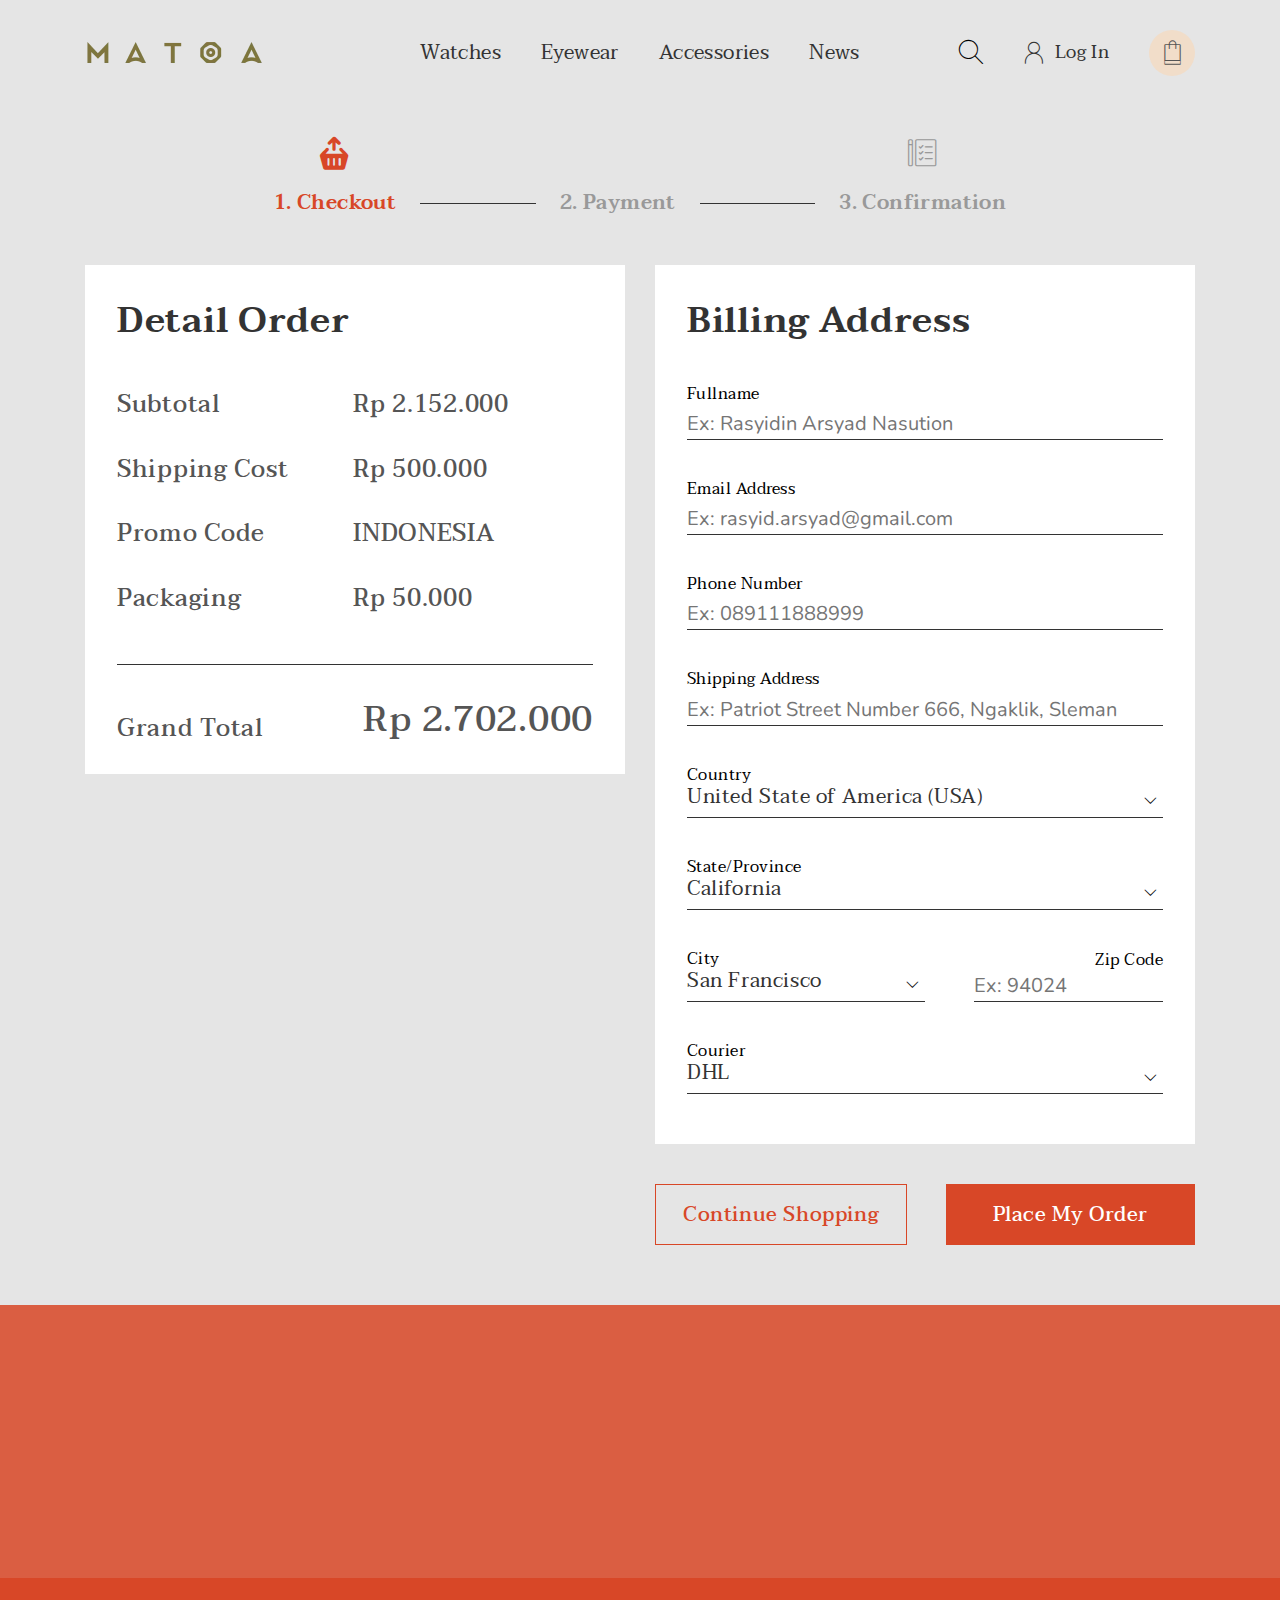
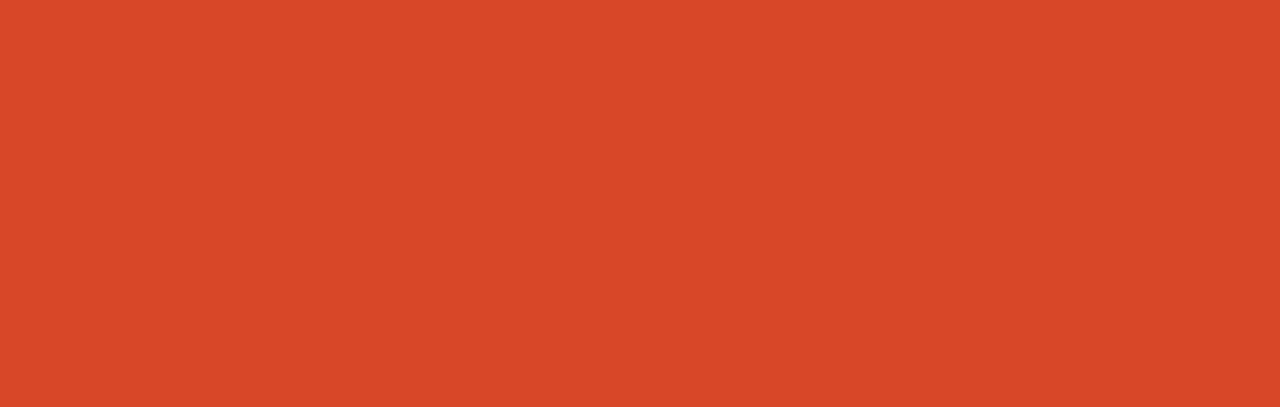
==== checkout.html @ 5feccce2 "Add files via upload" ====
<!DOCTYPE html>
<html lang="en">

<head>
	<title>Checkout</title>
	<meta charset="UTF-8">
	<meta name="format-detection" content="telephone=no">
	<!-- <style>body{opacity: 0;}</style> -->
	<link rel="stylesheet" href="css/style.min.css?_v=20230104224222">
	<link rel="shortcut icon" href="favicon.ico">
	<!-- <meta name="robots" content="noindex, nofollow"> -->
	<meta name="viewport" content="width=device-width, initial-scale=1.0">
</head>

<body>
	<div class="wrapper">
		<header class="header" data-lp>
			<div class="header__container">
				<a href="#" class="header__logo"><picture><source srcset="img/header/logo.webp" type="image/webp"><img src="img/header/logo.png" alt="logo"></picture></a>
				<div class="header__menu menu">
					<nav class="menu__body">
						<ul class="menu__list">
							<li class="menu__item"><a href="#" class="menu__link">Watches</a></li>
							<li class="menu__item"><a href="#" class="menu__link">Eyewear</a></li>
							<li class="menu__item"><a href="#" class="menu__link">Accessories</a></li>
							<li class="menu__item"><a href="#" class="menu__link">News</a></li>
						</ul>
					</nav>
				</div>
				<div class="header__action action-header">
					<a data-popup="#search" href="#" class="action-header__search _icon-search"></a>
					<a data-da=".menu__body, 400" href="#" class="action-header__login _icon-user">Log In</a>
					<a data-popup="#bag" href="#" class="action-header__bag _icon-bag"><span>0</span></a>
					<button type="button" class="header__icon icon-menu"><span></span></button>
				</div>
			</div>
		</header>
		<main class="checkout">

			<nav class="checkout__breadcrumbs breadcrumbs-checkout">
				<div class="breadcrumbs-checkout__container">
					<ul class="breadcrumbs-checkout__list">
						<li class="breadcrumbs-checkout__item">
							<a href="checkout.html" class="breadcrumbs-checkout__link _icon-checkout">1. Checkout</a>
						</li>
						<li class="breadcrumbs-checkout__item">
							<a href="#" class="breadcrumbs-checkout__link _icon-payment">2. Payment</a>
						</li>
						<li class="breadcrumbs-checkout__item">
							<span class="breadcrumbs-checkout__link _icon-confirmation">3. Confirmation</span>
						</li>
					</ul>
				</div>
			</nav>

			<section class="checkout__order order">
				<div class="order__container">
					<div class="order__body">
						<article class="order__info info-order">
							<h2 class="info-order__title title">Detail Order</h2>
							<div class="info-order__items info-order__items--subtotal">
								<h3 class="info-order__subtitle">Subtotal</h3>
								<div class="info-order__price">Rp 2.152.000</div>
							</div>
							<div class="info-order__items info-order__items--cost">
								<h3 class="info-order__subtitle">Shipping Cost</h3>
								<div class="info-order__price">Rp 500.000</div>
							</div>
							<div class="info-order__items">
								<h3 class="info-order__subtitle">Promo Code</h3>
								<div class="info-order__price info-order__price--promo">INDONESIA</div>
							</div>
							<div class="info-order__items info-order__items--packagimg-order">
								<h3 class="info-order__subtitle">Packaging</h3>
								<div class="info-order__price">Rp 50.000</div>
							</div>
							<div class="info-order__items info-order__items--total">
								<h3 class="info-order__subtitle">Grand Total</h3>
								<div class="info-order__price">Rp 2.702.000</div>
							</div>
						</article>

						<article class="order__address address">
							<form class="address__form form-address" action="#" enctype="multipart/form-data" method="POST">
								<div class="form-address__body">
									<h2 class="form-address__title title">Billing Address</h2>
									<div class="form-address__line">
										<label for="name" class="form-address__label">Fullname</label>
										<input id="full-name" data-required autocomplete="off" data-error="Помилка" type="text" name="full-name" placeholder="Ex: Rasyidin Arsyad Nasution" class="form-address__input">
									</div>
									<div class="form-address__line">
										<label for="email-address" class="form-address__label">Email Address</label>
										<input id="email-address" data-required autocomplete="off" data-error="Помилка" type="email" name="email-address" placeholder="Ex: rasyid.arsyad@gmail.com" class="form-address__input">
									</div>
									<div class="form-address__line">
										<label for="phone-number" class="form-address__label">Phone Number</label>
										<input id="phone-number" data-required autocomplete="off" data-error="Помилка" type="tel" name="phone-number" placeholder="Ex: 089111888999" class="form-address__input">
									</div>
									<div class="form-address__line">
										<label for="shipping-address" class="form-address__label">Shipping Address</label>
										<input id="shipping-address" data-required autocomplete="off" data-error="Помилка" type="text" name="shipping-address" placeholder="Ex: Patriot Street Number 666, Ngaklik, Sleman" class="form-address__input">
									</div>
									<div class="form-address__country country country--choice">
										<div class="form-address__label">Country</div>
										<select class="form-address__select" name="form[]" data-class-modif="form">
											<option value="1" selected>United State of America (USA)</option>
											<option value="2">United State of America (USA)</option>
											<option value="3">United State of America (USA)</option>
											<option value="4">United State of America (USA)</option>
										</select>
									</div>
									<div class="form-address__state state state--choice">
										<div class="form-address__label">State/Province</div>
										<select class="form-address__select" name="form[]" data-class-modif="form">
											<option value="1" selected>California</option>
											<option value="2">California</option>
											<option value="3">California</option>
											<option value="4">California</option>
										</select>
									</div>
									<div class="form-address__address-block">
										<div class="form-address__city city city--choice">
											<div class="form-address__label">City</div>
											<select class="form-address__select" name="form[]" data-class-modif="form">
												<option value="1" selected>San Francisco</option>
												<option value="2">San Francisco</option>
												<option value="3">San Francisco</option>
												<option value="4">San Francisco</option>
											</select>
										</div>
										<div class="form-address__zip-code zip-code">
											<label for="zip-code" class="form-address__label">Zip Code</label>
											<input id="zip-code" data-required autocomplete="off" data-error="Помилка" type="text" name="zip-code" placeholder="Ex: 94024" class="form-address__input">
										</div>
									</div>
									<div class="form-address__courier courier courier--choice">
										<div class="form-address__label">Courier</div>
										<select class="form-address__select" name="form[]" data-class-modif="form">
											<option value="1" selected>DHL</option>
											<option value="2">DHL</option>
											<option value="3">DHL</option>
											<option value="4">DHL</option>
										</select>
									</div>
								</div>
								<div class="form-address__action">
									<a href="home.html" type="button" class="form-address__border-button border-button border-button--shopping">Continue Shopping</a>
									<button data-ripple type="submit" class="form-address__button button button--order">Place My Order</button>
								</div>
							</form>
						</article>
					</div>

				</div>
			</section>


			<div data-watch data-watch-threshold="0.3" class="checkout__pay pay">
				<div class="pay__container">
					<div class="pay__body">
						<a href="#" class="pay__items">
							<picture><source srcset="img/main/pays/image-01.webp" type="image/webp"><img src="img/main/pays/image-01.png" alt="BNI"></picture>
						</a>
						<a href="#" class="pay__items">
							<picture><source srcset="img/main/pays/image-02.webp" type="image/webp"><img src="img/main/pays/image-02.png" alt="Permatabank"></picture>
						</a>
						<a href="#" class="pay__items">
							<picture><source srcset="img/main/pays/image-03.webp" type="image/webp"><img src="img/main/pays/image-03.png" alt="MasterCard"></picture>
						</a>
						<a href="#" class="pay__items">
							<picture><source srcset="img/main/pays/image-04.webp" type="image/webp"><img src="img/main/pays/image-04.png" alt="Danamon"></picture>
						</a>
						<a href="#" class="pay__items">
							<picture><source srcset="img/main/pays/image-05.webp" type="image/webp"><img src="img/main/pays/image-05.png" alt="VISA"></picture>
						</a>
						<a href="#" class="pay__items">
							<picture><source srcset="img/main/pays/image-06.webp" type="image/webp"><img src="img/main/pays/image-06.png" alt="Mandiri"></picture>
						</a>
						<a href="#" class="pay__items">
							<picture><source srcset="img/main/pays/image-07.webp" type="image/webp"><img src="img/main/pays/image-07.png" alt="Kredivo"></picture>
						</a>
						<a href="#" class="pay__items">
							<picture><source srcset="img/main/pays/image-08.webp" type="image/webp"><img src="img/main/pays/image-08.png" alt="UOB"></picture>
						</a>
						<a href="#" class="pay__items">
							<picture><source srcset="img/main/pays/image-09.webp" type="image/webp"><img src="img/main/pays/image-09.png" alt="GOPAY"></picture>
						</a>
						<a href="#" class="pay__items">
							<picture><source srcset="img/main/pays/image-10.webp" type="image/webp"><img src="img/main/pays/image-10.png" alt="Standart Chartered"></picture>
						</a>
					</div>
				</div>
			</div>

		</main>
		<footer data-watch data-watch-threshold="0.1" data-spollers="768,max" class="footer">
			<div class="footer__container">
				<div class="footer__column">
					<a href="#" class="footer__logo">
						<picture><source srcset="img/footer/logo-footer.webp" type="image/webp"><img src="img/footer/logo-footer.png" alt="logo"></picture>
					</a>
					<div class="footer__blocks">
						<div class="footer__block">
							<h3 class="footer__label label-footer">Address</h3>
							<div class="footer__text">
								<p>Store & Office</p>
								<p>Jl. Setrasari Kulon III, No. 10-12,</p>
								<p>Sukarasa, Sukasari, Bandung,</p>
								<p>Jawa Barat, Indonesia 40152</p>
							</div>
						</div>
						<div class="footer__block">
							<h3 class="footer__label label-footer">Office Hour</h3>
							<div class="footer__text">
								<p>Monday - Sunday</p>
								<p>10.00 - 18.00</p>
							</div>
						</div>
					</div>
				</div>
				<div class="footer__column ">
					<button type="button" data-spoller class="footer__title title title--white _icon-arrow_select">Get in touch</button>
					<div class="footer__body">
						<div class="footer__cotacts contacts-footer">
							<div class="contacts-footer__label label-footer">Phone</div>
							<a href="tel:02220277564" class="contacts-footer__value">022-20277564</a>
							<div class="contacts-footer__label label-footer">Service Center</div>
							<a href="tel:08112338899" class="contacts-footer__value">0811-233-8899</a>
							<div class="contacts-footer__label label-footer">Customer Service</div>
							<a href="tel:08112359988" class="contacts-footer__value">0811-235-9988</a>
							<div class="footer__social social">
								<a href="#" class="social__item _icon-facebook"></a>
								<a href="#" class="social__item _icon-instagram"></a>
								<a href="#" class="social__item _icon-twitter"></a>
								<a href="#" class="social__item _icon-youtube"></a>
							</div>

						</div>
					</div>
				</div>
				<div class="footer__column ">
					<button type="button" data-spoller class="footer__title title title--white _icon-arrow_select">Useful Link</button>
					<nav class="footer__menu menu-footer">
						<ul class="menu-footer__list">
							<li class="menu-footer__item">
								<a href="#" class="menu-footer__link">Warranty & Complaints</a>
							</li>
							<li class="menu-footer__item">
								<a href="#" class="menu-footer__link">Order & Shipping</a>
							</li>
							<li class="menu-footer__item">
								<a href="#" class="menu-footer__link">Tracking Order</a>
							</li>
							<li class="menu-footer__item">
								<a href="#" class="menu-footer__link">About Us</a>
							</li>
							<li class="menu-footer__item">
								<a href="#" class="menu-footer__link">Repair</a>
							</li>
							<li class="menu-footer__item">
								<a href="#" class="menu-footer__link">Terms</a>
							</li>
							<li class="menu-footer__item">
								<a href="#" class="menu-footer__link">FAQ</a>
							</li>
						</ul>
					</nav>
				</div>
				<div class="footer__column ">
					<button type="button" data-spoller class="footer__title title title--white _icon-arrow_select">Campaign</button>
					<nav class="footer__menu menu-footer">
						<ul class="menu-footer__list">
							<li class="menu-footer__item">
								<a href="#" class="menu-footer__link">Mengenal Arti Cukup</a>
							</li>
							<li class="menu-footer__item">
								<a href="#" class="menu-footer__link">Tell Your Difference</a>
							</li>
							<li class="menu-footer__item">
								<a href="#" class="menu-footer__link">Waykambas</a>
							</li>
							<li class="menu-footer__item">
								<a href="#" class="menu-footer__link">Rebrand</a>
							</li>
							<li class="menu-footer__item">
								<a href="#" class="menu-footer__link">Gallery</a>
							</li>
							<li class="menu-footer__item">
								<a href="#" class="menu-footer__link">Singo</a>
							</li>
							<li class="menu-footer__item">
								<a href="#" class="menu-footer__link">Rakai</a>
							</li>
						</ul>
					</nav>
				</div>
			</div>
		</footer>


	</div>
	<div id="search" aria-hidden="true" class="popup popup--search">
		<div class="popup__wrapper">
			<div class="popup__content">
				<button data-close type="button" class="popup__close"></button>
				<div class="popup__text">
					<form action="#" method="get" class="search-form">
						<div class="search-form__title title title--small">Search</div>
						<div class="search-form__body">
							<div class="search-form__line">
								<input data-required autocomplete="off" type="text" name="form[]" data-error="Помилка" placeholder="Пошук" class="search-form__input input">
							</div>
							<button type="submit" class="button _icon-search"></button>
						</div>
					</form>
				</div>
			</div>
		</div>
	</div>

	<div id="bag" aria-hidden="true" class="popup popup--bag">
		<div class="popup__wrapper">
			<div class="popup__content">
				<button data-close type="button" class="popup__close"></button>
				<div class="popup__text">
					<form action="#" method="get" class="bag">
						<div class="bag__items">
							<div class="bag__item item-bag">
								<a href="#" class="item-bag__image">
									<picture><source srcset="img/product/popap/way-kambas.webp" type="image/webp"><img src="img/product/popap/way-kambas.png" alt="wristwatch"></picture>
								</a>
								<div class="item-bag__body">
									<a href="#" class="item-bag__title">Way Kambas Mini Ebony</a>
									<div class="item-bag__price-old">Rp 1.280.000</div>
									<div class="item-bag__price">Rp 1.024.000</div>
									<div class="item-bag__mark">
										<div class="item-bag__subtitle">Custom Engrave</div>
										<div class="item-bag__wish">“Happy | Birthday | from”</div>
									</div>
								</div>
								<div class="item-bag__info">
									<div class="item-bag__packaging">
										<div class="item-bag__label">Select Packaging</div>
										<select class="item-bag__select" name="form[]" data-class-modif="form">
											<option value="1" selected>Wooden Packaging (Rp 50.000)</option>
											<option value="2">Wooden Packaging (Rp 50.000)</option>
											<option value="3">Wooden Packaging (Rp 50.000)</option>
											<option value="4">Wooden Packaging (Rp 50.000)</option>
										</select>
									</div>
									<div class="item-bag__actions">
										<div data-quantity class="item-bag__quantity quantity">
											<button data-quantity-minus type="button" class="quantity__button quantity__button_minus"></button>
											<div class="quantity__input">
												<input data-quantity-value autocomplete="off" type="text" name="form[]" value="1">
											</div>
											<button data-quantity-plus type="button" class="quantity__button quantity__button_plus"></button>
										</div>
										<div class="item-bag__total-price">Rp 2.048.000</div>
										<button class="item-bag__border-button border-button border-button--delete _icon-delete"></button>
									</div>
								</div>
							</div>
							<div class="bag__item item-bag">
								<a href="#" class="item-bag__image">
									<picture><source srcset="img/product/popap/sikka.webp" type="image/webp"><img src="img/product/popap/sikka.png" alt="wristwatch"></picture>
								</a>
								<div class="item-bag__body">
									<a href="#" class="item-bag__title">Sikka (Ebony & Maple)</a>
									<div class="item-bag__price">Rp 1.264.000</div>
								</div>
								<div class="item-bag__info">
									<div class="item-bag__packaging">
										<div class="item-bag__label">Select Packaging</div>
										<select class="item-bag__select" name="form[]" data-class-modif="form">
											<option value="1" selected>Wooden Packaging (Rp 50.000)</option>
											<option value="2">Wooden Packaging (Rp 50.000)</option>
											<option value="3">Wooden Packaging (Rp 50.000)</option>
											<option value="4">Wooden Packaging (Rp 50.000)</option>
										</select>
									</div>
									<div class="item-bag__actions">
										<div data-quantity class="item-bag__quantity quantity">
											<button data-quantity-minus type="button" class="quantity__button quantity__button_minus"></button>
											<div class="quantity__input">
												<input data-quantity-value autocomplete="off" type="text" name="form[]" value="1">
											</div>
											<button data-quantity-plus type="button" class="quantity__button quantity__button_plus"></button>
										</div>
										<div class="item-bag__total-price">Rp 1.264.000</div>
										<button class="item-bag__border-button border-button border-button--delete _icon-delete"></button>
									</div>
								</div>
							</div>
						</div>
						<div class="bag__footer">
							<div class="bag__promo promo-bag">
								<label for="p-1" class="promo-bag__label">Kode Promo</label>
								<div class="promo-bag__line">
									<input id="p-1" autocomplete="off" type="text" name="promo" class="input">
								</div>
								<div class="promo-bag__info">35% OFF</div>
							</div>
							<div class="bag__total total-bag">
								<div class="total-bag__label">Subtotal</div>
								<div class="total-bag__price-old">Rp 3.312.000</div>
								<div class="total-bag__price">Rp 2.152.000</div>
							</div>
						</div>
						<button data-ripple type="submit" class="bag__button button button--large">Checkout</button>
					</form>
				</div>
			</div>
		</div>
	</div>
	<script src="js/app.min.js?_v=20230104224222"></script>
</body>

</html>
---- css/style.min.css ----
@charset "UTF-8";@import url(https://fonts.googleapis.com/css?family=Taviraj:300,regular,500,600,700&display=swap);@import url(https://fonts.googleapis.com/css?family=Nunito:300,regular&display=swap);@font-face{font-family:icons;font-display:swap;src:url(../fonts/icons.woff2) format("woff2"),url(../fonts/icons.woff) format("woff");font-weight:400;font-style:normal}.select__value:after,[class*=_icon-]:before{font-family:icons;font-style:normal;font-weight:400;font-variant:normal;text-transform:none;line-height:1;-webkit-font-smoothing:antialiased;-moz-osx-font-smoothing:grayscale}[class*=_icon-]:before{display:block}._icon-arrow_select:before{content:"\e908"}._icon-bag:before{content:"\e909"}._icon-basket:before{content:"\e90a"}._icon-checkout:before{content:"\e90b"}._icon-confirmation:before{content:"\e90c"}._icon-delete:before{content:"\e90d"}._icon-facebook:before{content:"\e90e"}._icon-heart:before{content:"\e90f"}._icon-instagram:before{content:"\e910"}._icon-left_grey:before{content:"\e911"}._icon-left_orange:before{content:"\e912"}._icon-minus:before{content:"\e913"}._icon-plus:before{content:"\e914"}._icon-right:before{content:"\e915"}._icon-right_black:before{content:"\e916"}._icon-search:before{content:"\e917"}._icon-twitter:before{content:"\e918"}._icon-user:before{content:"\e919"}._icon-youtube:before{content:"\e91a"}*{padding:0;margin:0;border:0}*,:after,:before{-webkit-box-sizing:border-box;box-sizing:border-box}body,html{height:100%;min-width:320px}body{color:#555;line-height:1;font-family:Nunito;font-size:1rem;-ms-text-size-adjust:100%;-moz-text-size-adjust:100%;-webkit-text-size-adjust:100%;-webkit-font-smoothing:antialiased;-moz-osx-font-smoothing:grayscale}button,input,textarea{font-family:Nunito;font-size:inherit}button{cursor:pointer;color:inherit;background-color:transparent}a{color:inherit;text-decoration:none}ul li{list-style:none}img{vertical-align:top}h1,h2,h3,h4,h5,h6{font-weight:inherit;font-size:inherit}body{background:#e5e5e5}.lock body{overflow:hidden;-ms-touch-action:none;touch-action:none;-ms-scroll-chaining:none;overscroll-behavior:none}.wrapper{min-height:100%;display:-webkit-box;display:-ms-flexbox;display:flex;-webkit-box-orient:vertical;-webkit-box-direction:normal;-ms-flex-direction:column;flex-direction:column;overflow:hidden}@supports (overflow:clip){.wrapper{overflow:clip}}.wrapper>main{-webkit-box-flex:1;-ms-flex:1 1 auto;flex:1 1 auto}.wrapper>*{min-width:0}[class*=__container]{max-width:71.25rem;margin:0 auto;padding:0 .9375rem}.button{display:-webkit-inline-box;display:-ms-inline-flexbox;display:inline-flex;-webkit-box-pack:center;-ms-flex-pack:center;justify-content:center;-webkit-box-align:center;-ms-flex-align:center;align-items:center;padding:.9375rem 2.1875rem .875rem 2.1875rem;background:#d84727;font-family:Taviraj;font-weight:500;font-size:1.25rem;line-height:1.6;letter-spacing:.03em;color:#fff;-webkit-transition:all .3s ease 0s;-o-transition:all .3s ease 0s;transition:all .3s ease 0s}.button._fw{width:100%}.button--height68{padding:1.125rem 2.1875rem}.button--height39{padding:.5rem 2.1875rem;line-height:1.5;letter-spacing:.02em;font-size:1rem}.button--large{font-weight:600;padding:1.375rem 2.1875rem;line-height:1;letter-spacing:.02em;font-size:1.5rem}.button--basket{padding:.875rem 1.875rem;font-weight:400;font-size:1.25rem;line-height:1.7;letter-spacing:.02em;color:#fff;-webkit-box-flex:0;-ms-flex:0 0 18.738739%;flex:0 0 18.738739%;min-width:208px}.button--basket span{display:-webkit-box;display:-ms-flexbox;display:flex;-webkit-box-align:center;-ms-flex-align:center;align-items:center;gap:1.1563rem}.button--basket span::before{-webkit-box-flex:0;-ms-flex:0 0 1.375rem;flex:0 0 1.375rem;height:1.125rem;width:1.375rem}.border-button{display:-webkit-inline-box;display:-ms-inline-flexbox;display:inline-flex;-webkit-box-pack:center;-ms-flex-pack:center;justify-content:center;-webkit-box-align:center;-ms-flex-align:center;align-items:center;font-family:Taviraj;font-weight:500;font-size:1.25rem;line-height:1.6;letter-spacing:.03em;color:#d84727;padding:.8125rem 1.6875rem .8125rem 1.6875rem;border:.0625rem solid #d84727}.border-button:hover{background:#ac3a20;color:#fff}.border-button--small{font-weight:400;font-size:1rem;line-height:1.67;letter-spacing:.02em;padding:.875rem 1.6875rem .875rem 1.6875rem;border:.125rem solid #d84727}.border-button--big{font-weight:400;font-size:1.25rem;line-height:1.6;letter-spacing:.03em;color:#d84727;padding:1rem 5.6875rem 1rem 5.6875rem;border:.0625rem solid #d84727}.border-button--cicil{padding:.8125rem 2.5rem .8125rem 2.5rem;border:.125rem solid #d84727;position:relative;z-index:2}.border-button--cicil .cicil-orange{display:inline-block}.border-button--cicil img{max-width:100%}.border-button--cicil:hover .cicil-orange{border:.125rem solid transparent;display:none}.border-button--cicil:hover .cicil-white{display:inline-block}.border-button--cicil .cicil-white{display:none}input[type=email],input[type=tel],input[type=text],textarea{-webkit-appearance:none;-moz-appearance:none}.input{border-radius:0!important;width:100%;display:block;padding:.5625rem 1rem;background:#fff;border:.0187rem solid #333}.input._form-focus{border:.0187rem solid #333}textarea.input{resize:none;padding:0 0}.options{display:-webkit-box;display:-ms-flexbox;display:flex;-webkit-box-orient:vertical;-webkit-box-direction:normal;-ms-flex-direction:column;flex-direction:column;-webkit-box-align:start;-ms-flex-align:start;align-items:flex-start}.options__item{position:relative;cursor:pointer}.options__item:not(:last-child){margin-bottom:.3125em}.options__input{width:0;height:0;opacity:0;position:absolute}.options__input:focus+.options__label:before{-webkit-box-shadow:0 0 5px #000;box-shadow:0 0 5px #000}.options__input:checked+.options__label:after{-webkit-transform:scale(1);-ms-transform:scale(1);transform:scale(1)}.options__label{display:-webkit-inline-box;display:-ms-inline-flexbox;display:inline-flex;-webkit-box-align:center;-ms-flex-align:center;align-items:center;cursor:pointer;gap:10px}.options__label:before{content:"";-ms-flex-item-align:start;align-self:flex-start;width:20px;height:20px;-webkit-box-flex:0;-ms-flex:0 0 20px;flex:0 0 20px;border-radius:50%;border:1px solid #a7a9ac}.options__label:after{content:"";-webkit-transition:all .3s ease 0s;-o-transition:all .3s ease 0s;transition:all .3s ease 0s;-webkit-transform:scale(0);-ms-transform:scale(0);transform:scale(0);width:10px;height:10px;border-radius:50%;background-color:#77243a;position:absolute;left:5px;top:5px}.select{position:relative}.select__body{position:relative}.select__title{text-align:left;background:#fff;border:.0187rem solid #333;cursor:pointer;width:100%;font-family:Taviraj;font-weight:500;line-height:1.5;letter-spacing:.03em;color:#999}.form-address .select__title{border:0;font-weight:400;font-size:1.25rem;line-height:1.2;letter-spacing:.03em;color:#333}.select__value{display:-webkit-box;display:-ms-flexbox;display:flex;-webkit-box-align:center;-ms-flex-align:center;align-items:center;height:2.625rem;padding:0 1rem;gap:.625rem}.select__value>*{-webkit-box-flex:1;-ms-flex:1 1 auto;flex:1 1 auto}.select__value:after{content:"\e908";-ms-flex-item-align:stretch;-ms-grid-row-align:stretch;align-self:stretch;-webkit-box-flex:0;-ms-flex:0 0 1.5rem;flex:0 0 1.5rem;width:1.5rem;height:1.5rem;display:-webkit-box;display:-ms-flexbox;display:flex;-webkit-box-pack:center;-ms-flex-pack:center;justify-content:center;-webkit-box-align:center;-ms-flex-align:center;align-items:center;-ms-flex-item-align:center;-ms-grid-row-align:center;align-self:center;color:#000}._select-open .select__value:after{-webkit-transform:rotate(-180deg);-ms-transform:rotate(-180deg);transform:rotate(-180deg)}.select__value._select-pseudo-label::before{content:attr(data-pseudo-label);opacity:.5}.form-address .select__value{padding:0;height:2rem;-webkit-box-align:start;-ms-flex-align:start;align-items:flex-start}.form-address .select__value::after{font-size:.4688rem;width:.9375rem}.select__input{width:100%;background-color:transparent;height:100%}.select__options{position:absolute;top:1.875rem;min-width:100%;left:0;background-color:#fff;border:.0187rem solid #333;border-top:0;padding:.625rem 0 .3125rem 0}.form-address .select__options{border:0}.select__scroll{overflow-y:auto;overflow-x:hidden;max-height:12.5rem}.select__option{width:100%;text-align:left;cursor:pointer;padding:.3125rem .9375rem;font-family:Taviraj;font-weight:500;line-height:1.5;letter-spacing:.03em;color:#999}.select__option._select-selected{background-color:#eee}.form-address .select__option{font-weight:400;font-size:1.25rem;line-height:1.2;letter-spacing:.03em}.select__row{display:-webkit-inline-box;display:-ms-inline-flexbox;display:inline-flex;-webkit-box-align:center;-ms-flex-align:center;align-items:center}.select._select-open{z-index:5}._select-tag{cursor:pointer}.quantity{width:7.5rem;height:2.25rem;display:-webkit-box;display:-ms-flexbox;display:flex;-webkit-box-align:center;-ms-flex-align:center;align-items:center}.quantity__button{-webkit-box-flex:0;-ms-flex:0 0 1.875rem;flex:0 0 1.875rem;height:1.875rem;position:relative;border:.0625rem solid #777;-webkit-transition:all .3s ease 0s;-o-transition:all .3s ease 0s;transition:all .3s ease 0s}.quantity__button::after,.quantity__button::before{content:"";cursor:pointer;position:absolute;top:50%;left:50%;-webkit-transition:all .3s ease 0s;-o-transition:all .3s ease 0s;transition:all .3s ease 0s;margin:0 0 0 -.4375rem;background:#777;width:1rem;height:.0625rem}.quantity__button_plus::before{-webkit-transform:rotate(-90deg);-ms-transform:rotate(-90deg);transform:rotate(-90deg)}.quantity__input{-webkit-box-flex:1;-ms-flex:1 1 auto;flex:1 1 auto}.quantity__input input{font-family:Taviraj;background:0 0;font-size:2.25rem;letter-spacing:.02em;color:#000;height:100%;width:100%;text-align:center}body::after{content:"";background-color:rgba(0,0,0,.5);position:fixed;width:100%;height:100%;top:0;left:0;opacity:0;-webkit-transition:opacity .8s ease 0s;-o-transition:opacity .8s ease 0s;transition:opacity .8s ease 0s;pointer-events:none;z-index:149}.popup-show body::after{opacity:1}.popup{position:fixed;top:0;left:0;bottom:0;right:0;padding:1.875rem .625rem;-webkit-transition:visibility .8s ease 0s;-o-transition:visibility .8s ease 0s;transition:visibility .8s ease 0s;visibility:hidden;pointer-events:none}.popup_show{z-index:150;visibility:visible;overflow:auto;pointer-events:auto}.popup_show .popup__content{visibility:visible;-webkit-transform:scale(1);-ms-transform:scale(1);transform:scale(1)}.popup__wrapper{display:-webkit-box;display:-ms-flexbox;display:flex;-webkit-box-orient:vertical;-webkit-box-direction:normal;-ms-flex-direction:column;flex-direction:column;-webkit-box-align:center;-ms-flex-align:center;align-items:center;min-height:100%;-webkit-box-flex:1;-ms-flex:1 1 auto;flex:1 1 auto;width:100%;display:flex;-webkit-box-pack:center;-ms-flex-pack:center;justify-content:center;align-items:center}.popup__content{visibility:hidden;-webkit-transform:scale(0);-ms-transform:scale(0);transform:scale(0);-webkit-transition:-webkit-transform .3s ease 0s;transition:-webkit-transform .3s ease 0s;-o-transition:transform .3s ease 0s;transition:transform .3s ease 0s;transition:transform .3s ease 0s,-webkit-transform .3s ease 0s;background:#f7f6f4;padding:1.25rem;width:100%;max-width:56.25rem}.lock .popup__content{visibility:visible}.popup--search .popup__content{max-width:31.25rem}.popup--search .popup__content .popup__close{position:fixed;top:4%;right:4%;width:1.875rem;height:1.875rem}.popup--search .popup__content .popup__close::after,.popup--search .popup__content .popup__close::before{content:"";position:absolute;left:0;width:100%;height:.0625rem;background:#000}.popup--search .popup__content .popup__close::before{-webkit-transform:rotate(-45deg);-ms-transform:rotate(-45deg);transform:rotate(-45deg)}.popup--search .popup__content .popup__close::after{-webkit-transform:rotate(45deg);-ms-transform:rotate(45deg);transform:rotate(45deg)}.popup--bag .popup__content{max-width:69.375rem;padding:2.5rem 2rem}.popup--bag .popup__content .popup__close{display:none}[data-ripple]{position:relative;overflow:hidden;-webkit-transition:all .3s ease 0s;-o-transition:all .3s ease 0s;transition:all .3s ease 0s}.ripple{position:absolute;border-radius:50%;background-color:rgba(255,255,255,.3);border:1px solid rgba(255,255,255,.5);-webkit-animation:button-circle 1.5s ease forwards;animation:button-circle 1.5s ease forwards}@-webkit-keyframes button-circle{0%{-webkit-transform:scale(0);transform:scale(0)}100%{-webkit-transform:scale(10);transform:scale(10);opacity:0}}@keyframes button-circle{0%{-webkit-transform:scale(0);transform:scale(0)}100%{-webkit-transform:scale(10);transform:scale(10);opacity:0}}[class*=-ibg]{position:relative}[class*=-ibg] img{position:absolute;width:100%;height:100%;top:0;left:0;-o-object-fit:cover;object-fit:cover}[class*=-ibg_contain] img{-o-object-fit:contain;object-fit:contain}.title{font-family:Taviraj;font-weight:500;font-size:2.25rem;line-height:1.11;letter-spacing:.02em;color:#333}.title::after{content:"";display:block;background:#000;width:3.5555555556em;height:.0625rem;margin-top:.2222222222em}.title--small::after{width:1.8055555556em}.title--semibold{font-weight:600}.title--white{color:#fff;font-weight:600;font-size:1.5rem;letter-spacing:.02em}.title--white::after{margin-top:.625rem;background:#fff}.more{display:inline-block;font-family:Taviraj;font-weight:600;line-height:1.68;letter-spacing:.03em;color:#333;cursor:pointer}.more::after{content:"";display:block;width:100%;height:.125rem;background-color:#333;-webkit-transition:background-color .3s ease 0s;-o-transition:background-color .3s ease 0s;transition:background-color .3s ease 0s}.more:hover::after{content:"";background-color:transparent}.search-form__title:not(:last-child){margin-bottom:.625rem}.search-form__title .title--small::after{text-decoration:none}.search-form__body{display:-webkit-box;display:-ms-flexbox;display:flex;gap:1.25rem}.search-form__body .button{padding:0;background:0 0;font-size:2.5rem;-ms-flex-item-align:start;align-self:flex-start;color:#000}.search-form__line{-webkit-box-flex:1;-ms-flex:1 1 auto;flex:1 1 auto}.search-form__line .form__error{color:red;margin-top:.625rem;padding-left:.625rem}.search-form__input{height:2.625rem;color:#000;font-size:1.25rem}.label-footer{font-family:Taviraj;font-weight:500;font-size:1.25rem;line-height:1.4;letter-spacing:.02em}.label-footer:not(:last-child){margin-bottom:.5rem}.social{display:-webkit-box;display:-ms-flexbox;display:flex;-ms-flex-wrap:wrap;flex-wrap:wrap;gap:1.5625rem;font-size:2rem;-ms-grid-column:1;-ms-grid-column-span:2;grid-column:1/span 2;margin-top:1.5rem}.social__item{-webkit-transition:all .3s ease 0s;-o-transition:all .3s ease 0s;transition:all .3s ease 0s}.social__item:hover{-webkit-transform:scale(1.2);-ms-transform:scale(1.2);transform:scale(1.2)}.header{position:fixed;top:0;left:0;width:100%;background:#e5e5e5;z-index:100}.header__container{display:-ms-grid;display:grid;-ms-grid-columns:17.5rem 1fr 17.5rem;grid-template-columns:17.5rem 1fr 17.5rem;-webkit-box-align:center;-ms-flex-align:center;align-items:center}.header__logo{position:relative;z-index:5}.header__logo img{max-width:11.125rem}.header__action{position:relative;z-index:4;display:-webkit-box;display:-ms-flexbox;display:flex;-webkit-box-align:center;-ms-flex-align:center;align-items:center;-webkit-column-gap:2.5rem;-moz-column-gap:2.5rem;column-gap:2.5rem;row-gap:.9375rem;-webkit-box-pack:end;-ms-flex-pack:end;justify-content:flex-end}.menu__list{display:-webkit-box;display:-ms-flexbox;display:flex;-ms-flex-wrap:wrap;flex-wrap:wrap;-webkit-box-pack:center;-ms-flex-pack:center;justify-content:center;-webkit-box-align:center;-ms-flex-align:center;align-items:center;-webkit-column-gap:2.5rem;-moz-column-gap:2.5rem;column-gap:2.5rem;row-gap:.125rem}.menu__link{font-family:Taviraj;font-size:1.25rem;line-height:1.3;letter-spacing:.02em;color:#333}.menu__link:hover{text-decoration:underline}.action-header__search{font-size:1.6rem}.action-header__search::before{color:#000}.action-header__login{display:-webkit-box;display:-ms-flexbox;display:flex;gap:.625rem;font-family:Taviraj;font-size:1.125rem;line-height:1.72;letter-spacing:.02em;color:#333;-webkit-box-align:center;-ms-flex-align:center;align-items:center}.action-header__login::before{font-size:1.5rem}.action-header__bag{font-size:1.5rem;width:2.875rem;height:2.875rem;background:#f1ddc9;border-radius:50%;display:-webkit-box;display:-ms-flexbox;display:flex;-webkit-box-flex:0;-ms-flex:0 0 2.875rem;flex:0 0 2.875rem;-webkit-box-align:center;-ms-flex-align:center;align-items:center;-webkit-box-pack:center;-ms-flex-pack:center;justify-content:center;position:relative}.action-header__bag span{position:absolute;left:-.3125rem;bottom:-.3125rem;color:#555;font-size:.75rem;font-weight:700;width:1.25rem;height:1.25rem;background:rgba(253,127,0,.6588235294);-webkit-box-align:center;-ms-flex-align:center;align-items:center;justify-items:center;display:-ms-grid;display:grid;border-radius:50%;opacity:0}.header__action_icon-user{font-size:1.3206rem}.icon-menu{display:none}.footer{background:#d84727;color:#fff;font-family:Taviraj;overflow:hidden}.footer__container{display:-webkit-box;display:-ms-flexbox;display:flex;gap:1.875rem;-webkit-box-pack:justify;-ms-flex-pack:justify;justify-content:space-between;position:relative;-webkit-transform:translate(0,20%);-ms-transform:translate(0,20%);transform:translate(0,20%);opacity:0}.footer__container::after,.footer__container::before{content:"";position:absolute;width:25.8125rem;height:17.5rem;background:url(../img/footer/decor-footer.svg) 0 0/100% no-repeat}.footer__container::before{left:-14.5%;top:45%}.footer__container::after{right:-24%;top:-10%}._watcher-view .footer__container{-webkit-transform:translate(0,0);-ms-transform:translate(0,0);transform:translate(0,0);opacity:1;-webkit-transition:all .8s ease 0s;-o-transition:all .8s ease 0s;transition:all .8s ease 0s}.footer__column{position:relative;z-index:2}.footer__logo{display:inline-block}.footer__logo img{max-width:11.125rem}.footer__logo:not(:last-child){margin-bottom:1.6875rem}.footer__block:not(:last-child){margin-bottom:1.25rem}.footer__text{line-height:1.68;letter-spacing:.03em}.footer__title{cursor:default}.footer__title:not(:last-child){margin-bottom:1rem}.footer__cotacts{display:-ms-grid;display:grid;-ms-grid-columns:auto 1fr;grid-template-columns:auto 1fr;-webkit-column-gap:2.25rem;-moz-column-gap:2.25rem;column-gap:2.25rem}.contacts-footer__value{line-height:2;letter-spacing:.03em}.contacts-footer__value:hover{text-decoration:underline}.menu-footer__list{font-size:1rem;line-height:1.5;letter-spacing:.03em}.menu-footer__item:not(:last-child){margin-bottom:.5rem}.menu-footer__link:hover{text-decoration:underline}.main-slider__container{position:relative}.main-slider__container::before{content:"";position:absolute;top:0;right:0;width:100%;min-height:91%;background:#f1ddc9}.main-slider__container::after{content:"";position:absolute;top:-21%;right:-21%;width:49.375rem;height:31.75rem;background:url(../img/main/main-slider/main-decor.svg) no-repeat 0 0}.main-slider__slider{position:relative;z-index:2}.main-slider__action-mobile{display:none}.main-slider__arrows{position:relative;display:-webkit-box;display:-ms-flexbox;display:flex;-webkit-box-pack:space-evenly;-ms-flex-pack:space-evenly;justify-content:space-evenly;-webkit-box-align:center;-ms-flex-align:center;align-items:center;gap:.9375rem;font-size:1.5rem;-webkit-transition:all .3s ease 0s;-o-transition:all .3s ease 0s;transition:all .3s ease 0s}.main-slider__arrow{-webkit-box-flex:0;-ms-flex:0 0 3.75rem;flex:0 0 3.75rem;height:3.75rem;width:3.75rem;color:#d84727;border:.125rem solid #d84727}.main-slider__arrow:hover{color:#fff;background:#d84727}.main-slider__arrow:first-child{-webkit-transform:translate(0,0) rotate(180deg) scale(1) skew(0,0);-ms-transform:translate(0,0) rotate(180deg) scale(1) skew(0,0);transform:translate(0,0) rotate(180deg) scale(1) skew(0,0)}.slide-main-slider{display:-webkit-box;display:-ms-flexbox;display:flex;-webkit-column-gap:2.9375rem;-moz-column-gap:2.9375rem;column-gap:2.9375rem;-ms-flex-wrap:wrap;flex-wrap:wrap}.slide-main-slider__image-ibg_contain{-webkit-box-flex:0;-ms-flex:0 0 30%;flex:0 0 30%;padding-bottom:60.807292%;margin-bottom:1.25rem;position:relative;z-index:2}.slide-main-slider__title{font-family:Taviraj;font-size:3.75rem;line-height:1.3;letter-spacing:.02em;text-transform:uppercase}.slide-main-slider__title:not(:last-child){margin-bottom:1.5rem}.slide-main-slider__title::after{content:"";display:block;width:1.5833333333em;height:.125rem;background:#000;margin-top:.1333333333em}.slide-main-slider__text{line-height:1.37;letter-spacing:.03em;color:#333}.slide-main-slider__text:not(:last-child){margin-bottom:.5rem}.slide-main-slider__more:not(:last-child){margin-bottom:2.75rem}.slide-main-slider__action{display:-webkit-box;display:-ms-flexbox;display:flex;-ms-flex-wrap:wrap;flex-wrap:wrap;-webkit-column-gap:1rem;-moz-column-gap:1rem;column-gap:1rem;row-gap:.9375rem}.discover-now__container{display:-webkit-box;display:-ms-flexbox;display:flex;gap:1.875rem}.item-discover-now{-webkit-box-flex:1;-ms-flex:1 1 50%;flex:1 1 50%;background:#fff;padding:2rem .5rem .5rem 2rem;-webkit-transform:translate(0,20%);-ms-transform:translate(0,20%);transform:translate(0,20%);opacity:0}.item-discover-now__title{font-family:Taviraj;font-size:1.75rem;line-height:1.14;letter-spacing:.03em;color:#333}.item-discover-now__title:not(:last-child){margin-bottom:.5rem}.item-discover-now__title span{font-weight:600}.item-discover-now__text{max-width:21.875rem;line-height:1.5;letter-spacing:.03em;color:#777;-ms-grid-column-span:2;grid-column:span 2}.item-discover-now__text:not(:last-child){margin-bottom:.25rem}.item-discover-now__link{-ms-grid-column-align:start;justify-self:start}.item-discover-now__image{text-align:center;-ms-grid-column-align:end;justify-self:end;margin-top:-.5rem}.item-discover-now__image img{max-width:100%}._watcher-view .item-discover-now{-webkit-transform:translate(0,0);-ms-transform:translate(0,0);transform:translate(0,0);opacity:1;-webkit-transition:all .8s ease 0s;-o-transition:all .8s ease 0s;transition:all .8s ease 0s}.monthly-deals__container{-webkit-transform:translate(0,6.25rem);-ms-transform:translate(0,6.25rem);transform:translate(0,6.25rem);opacity:0}._watcher-view .monthly-deals__container{-webkit-transform:translate(0,0);-ms-transform:translate(0,0);transform:translate(0,0);opacity:1;-webkit-transition:all .8s ease 0s;-o-transition:all .8s ease 0s;transition:all .8s ease 0s}.monthly-deals__title{-ms-grid-column-align:center;justify-self:center}.monthly-deals__items{padding-bottom:5rem;display:-ms-grid;display:grid;-webkit-box-pack:center;-ms-flex-pack:center;justify-content:center;-webkit-column-gap:1.875rem;-moz-column-gap:1.875rem;column-gap:1.875rem;row-gap:4.375rem;-ms-grid-columns:(1fr)[4];grid-template-columns:repeat(4,1fr)}.touch .monthly-deals__items{row-gap:8.75rem}.item-monthly-deal{padding:0 1.5rem 1rem 1.5rem;font-family:Taviraj;position:relative;-webkit-transition:all .3s ease 0s;-o-transition:all .3s ease 0s;transition:all .3s ease 0s}.item-monthly-deal::after{content:"";position:absolute;top:0;left:0;width:100%;background:#fff;height:100%;-webkit-transition:all .3s linear 0s;-o-transition:all .3s linear 0s;transition:all .3s linear 0s}.item-monthly-deal__image-ibg{display:block;z-index:2;padding-bottom:106.7632850242%;-webkit-transform:translate(0,-2.5rem);-ms-transform:translate(0,-2.5rem);transform:translate(0,-2.5rem);-webkit-box-shadow:0 .25rem .25rem rgba(0,0,0,.25);box-shadow:0 .25rem .25rem rgba(0,0,0,.25);overflow:hidden}.item-monthly-deal__image-ibg img{-webkit-transition:all .2s linear 0s;-o-transition:all .2s linear 0s;transition:all .2s linear 0s}.item-monthly-deal__body{position:relative;z-index:2}.item-monthly-deal__title{font-weight:500;font-size:1.5rem;line-height:1.33;color:#333}.item-monthly-deal__title:not(:last-child){margin-bottom:.125rem}.item-monthly-deal__sale{line-height:1.5;color:#777}.item-monthly-deal__sale:not(:last-child){margin-bottom:.375rem}.item-monthly-deal__price-old{line-height:1.5;color:#777;position:relative;display:inline-block;padding:0 .1875rem}.item-monthly-deal__price-old::after{content:"";display:inline-block;position:absolute;top:50%;left:0;width:100%;height:.125rem;background:#d93f3f}.item-monthly-deal__price{font-size:1.5rem;line-height:1.33;color:#333}.item-monthly-deal__hiden{z-index:2;overflow:hidden;position:absolute;bottom:0;left:0;width:100%;height:0;visibility:hidden;opacity:0;-webkit-transition:all .1s linear .1s;-o-transition:all .1s linear .1s;transition:all .1s linear .1s;-webkit-transform:translate(0,3.125rem);-ms-transform:translate(0,3.125rem);transform:translate(0,3.125rem)}.item-monthly-deal__actions{display:-webkit-box;display:-ms-flexbox;display:flex;-webkit-box-align:center;-ms-flex-align:center;align-items:center;-webkit-box-pack:justify;-ms-flex-pack:justify;justify-content:space-between;-webkit-column-gap:.5rem;-moz-column-gap:.5rem;column-gap:.5rem}.item-monthly-deal__button{-webkit-box-flex:1;-ms-flex:1 1 auto;flex:1 1 auto;padding:.4688rem .9375rem}.item-monthly-deal:hover{-webkit-box-shadow:0 1.25rem 1.25rem rgba(0,0,0,.04);box-shadow:0 1.25rem 1.25rem rgba(0,0,0,.04);-ms-flex-item-align:start;-ms-grid-row-align:start;align-self:start;z-index:5}.item-monthly-deal:hover .item-monthly-deal__hiden{visibility:visible;-webkit-transform:translate(0,1.5rem);-ms-transform:translate(0,1.5rem);transform:translate(0,1.5rem);opacity:1;overflow:visible}.item-monthly-deal:hover .item-monthly-deal__image-ibg img{-webkit-transform:scale(1.1);-ms-transform:scale(1.1);transform:scale(1.1)}.item-monthly-deal:hover::after{height:calc(100% + 4.375rem)}.touch .item-monthly-deal{-webkit-box-shadow:0 1.25rem 1.25rem rgba(0,0,0,.04);box-shadow:0 1.25rem 1.25rem rgba(0,0,0,.04);-ms-flex-item-align:start;-ms-grid-row-align:start;align-self:start;z-index:6}.touch .item-monthly-deal .item-monthly-deal__hiden{visibility:visible;-webkit-transform:translate(0,1.5rem);-ms-transform:translate(0,1.5rem);transform:translate(0,1.5rem);opacity:1;overflow:visible}.touch .item-monthly-deal .item-monthly-deal__image-ibg img{-webkit-transform:scale(1.1);-ms-transform:scale(1.1);transform:scale(1.1)}.touch .item-monthly-deal::after{height:calc(100% + 4.375rem)}.border-button--favorite{-webkit-box-flex:0;-ms-flex:0 0 2.4375rem;flex:0 0 2.4375rem;height:2.4375rem;display:-webkit-box;display:-ms-flexbox;display:flex;-webkit-box-pack:center;-ms-flex-pack:center;justify-content:center;-webkit-box-align:center;-ms-flex-align:center;align-items:center;color:#d84727;border:.0625rem solid #d84727;font-size:1.125rem;-webkit-transition:all .3s ease 0s;-o-transition:all .3s ease 0s;transition:all .3s ease 0s}.border-button--favorite::before{-webkit-box-flex:0;-ms-flex:0 0 1.125rem;flex:0 0 1.125rem;display:-webkit-inline-box;display:-ms-inline-flexbox;display:inline-flex;-ms-flex-item-align:center;-ms-grid-row-align:center;align-self:center;margin-bottom:-.125rem}.border-button--favorite:hover{color:#fff;background:#d84727}.recent-news__container{position:relative;-webkit-transform:translate(0,5%);-ms-transform:translate(0,5%);transform:translate(0,5%);opacity:0}._watcher-view .recent-news__container{-webkit-transform:translate(0,0);-ms-transform:translate(0,0);transform:translate(0,0);opacity:1;-webkit-transition:all .5s ease 0s;-o-transition:all .5s ease 0s;transition:all .5s ease 0s}.recent-news__title{position:relative;z-index:3}.recent-news__body{display:-webkit-box;display:-ms-flexbox;display:flex;-webkit-column-gap:4.0625rem;-moz-column-gap:4.0625rem;column-gap:4.0625rem;position:relative;z-index:2}.recent-news__content{position:relative;z-index:2;-webkit-box-flex:0;-ms-flex:0 0 37.4%;flex:0 0 37.4%;-ms-flex-item-align:center;-ms-grid-row-align:center;align-self:center;font-family:Taviraj}.recent-news__content:not(:last-child){margin-bottom:.9375rem}.recent-news__label{font-size:1.25rem;line-height:2;letter-spacing:.02em;color:#777}.recent-news__label:not(:last-child){margin-bottom:.5rem}.recent-news__text{line-height:1.33;letter-spacing:.02em;color:#333}.recent-news__border-button{padding:.875rem 2.8125rem}.recent-news__image{-webkit-box-flex:1;-ms-flex:1 1 auto;flex:1 1 auto;-ms-flex-item-align:center;-ms-grid-row-align:center;align-self:center;position:relative}.recent-news__image img{max-width:100%;position:relative;z-index:3}.recent-news__image::before{content:"";position:absolute;top:-15.065502%;right:-34.375%;width:100%;height:94.628099%;background:#f1ddc9}.recent-news__image::after{content:"";position:absolute;top:-21.900826%;left:19.672131%;width:127.540984%;height:142.561983%;background:url(../img/main/recent-news/recent-decor.svg) no-repeat 0 0}.series__container{-webkit-transform:translate(0,20%);-ms-transform:translate(0,20%);transform:translate(0,20%);opacity:0}._watcher-view .series__container{-webkit-transform:translate(0,0);-ms-transform:translate(0,0);transform:translate(0,0);opacity:1;-webkit-transition:all .8s ease 0s;-o-transition:all .8s ease 0s;transition:all .8s ease 0s}.series__columns{display:-ms-grid;display:grid;-ms-grid-columns:1fr 1fr 1fr;grid-template-columns:1fr 1fr 1fr;row-gap:2.1875rem;-webkit-box-align:start;-ms-flex-align:start;align-items:start}.series__column{display:-webkit-box;display:-ms-flexbox;display:flex;-webkit-box-orient:vertical;-webkit-box-direction:normal;-ms-flex-direction:column;flex-direction:column;-ms-flex-line-pack:start;align-content:start}.series__article{-webkit-box-flex:0;-ms-flex:0 1 31.081081%;flex:0 1 31.081081%;display:-webkit-box;display:-ms-flexbox;display:flex;-webkit-box-orient:vertical;-webkit-box-direction:normal;-ms-flex-direction:column;flex-direction:column;-ms-flex-wrap:wrap;flex-wrap:wrap;-webkit-transition:all .3s ease 0s;-o-transition:all .3s ease 0s;transition:all .3s ease 0s}.series__title{font-weight:400;font-size:2.25rem}.items-series{-webkit-box-flex:1;-ms-flex-positive:1;flex-grow:1;font-family:Taviraj}.items-series__body{display:-ms-grid;display:grid;row-gap:1.5rem;-ms-grid-columns:8.1875rem auto;grid-template-columns:8.1875rem auto;-ms-flex-line-pack:center;align-content:center;-webkit-box-align:start;-ms-flex-align:start;align-items:start;align-content:center}.items-series__image-ibg_contain{display:block;padding-bottom:100%;-ms-flex-item-align:start;-ms-grid-row-align:start;align-self:start}.items-series__image-ibg_contain img{max-width:100%;display:inline-block;background:#f1ddc9}.items-series__content{max-width:15.9375rem}.items-series__value{font-weight:400;font-size:1.5rem;line-height:1.33;letter-spacing:.02em;color:#333}.items-series__value:not(:last-child){margin-bottom:.25rem}.items-series__price-old{line-height:1.5;color:#777;position:relative;display:inline-block;padding:0 .1875rem}.items-series__price-old::after{content:"";display:inline-block;position:absolute;top:50%;left:0;width:100%;height:.125rem;background:#d93f3f}.items-series__price{font-weight:500;font-size:1.75rem;line-height:1.42;letter-spacing:.02em;color:#222}.items-series__footer{text-align:center;position:relative}.items-series__footer::after{content:"";position:absolute;top:50%;left:0;width:100%;height:.0375rem;background-color:#999}.items-series__button-action{position:relative;z-index:1;display:-webkit-inline-box;display:-ms-inline-flexbox;display:inline-flex;background:#e5e5e5}.testimonials{font-family:Taviraj;font-style:normal}.testimonials__container{position:relative;-webkit-transform:translate(0,20%);-ms-transform:translate(0,20%);transform:translate(0,20%);opacity:0}.testimonials__container::before{content:"";position:absolute;top:0;left:-14.864865%;width:46.396396%;height:63.829787%;background:#f1ddc9}.testimonials__container::after{content:"";position:absolute;top:-21%;left:-9%;width:39.72973%;height:74.680851%;background:url(../img/main/testimonials/testimonials-decor.svg) 0 0 no-repeat}._watcher-view .testimonials__container{-webkit-transform:translate(0,0);-ms-transform:translate(0,0);transform:translate(0,0);opacity:1;-webkit-transition:all .8s ease 0s;-o-transition:all .8s ease 0s;transition:all .8s ease 0s}.testimonials__title{position:relative;z-index:2;font-weight:600;font-size:2.25rem;line-height:1.11;letter-spacing:.02em;color:#333;display:-ms-grid;display:grid;-webkit-box-pack:end;-ms-flex-pack:end;justify-content:end}.testimonials__title:not(:last-child){margin-bottom:.6875rem}.testimonials__slider{position:relative;z-index:2}.testimonials__wrapper:not(:last-child){margin-bottom:1rem}.testimonials__arrows{display:-webkit-box;display:-ms-flexbox;display:flex;-webkit-column-gap:2.5rem;-moz-column-gap:2.5rem;column-gap:2.5rem;font-size:1.5rem;color:#999;padding-top:1rem;padding-left:1.25rem}.testimonials__arrow-left{-webkit-transition:all .3s ease 0s;-o-transition:all .3s ease 0s;transition:all .3s ease 0s}.testimonials__arrow-left:hover{-webkit-transform:scale(1.5);-ms-transform:scale(1.5);transform:scale(1.5);color:#333}.touch .testimonials__arrow-left{font-size:1.5rem;color:#999;-webkit-transform:scale(1);-ms-transform:scale(1);transform:scale(1)}.testimonials__arrow-right{-webkit-transition:all .3s ease 0s;-o-transition:all .3s ease 0s;transition:all .3s ease 0s}.testimonials__arrow-right::before{-webkit-transform:rotate(180deg);-ms-transform:rotate(180deg);transform:rotate(180deg)}.testimonials__arrow-right:hover{-webkit-transform:scale(1.5);-ms-transform:scale(1.5);transform:scale(1.5);color:#333}.touch .testimonials__arrow-right{font-size:1.5rem;color:#999;-webkit-transform:scale(1);-ms-transform:scale(1);transform:scale(1)}.slide-testimonials__body{display:-webkit-box;display:-ms-flexbox;display:flex;-ms-flex-wrap:wrap;flex-wrap:wrap;-webkit-column-gap:5.5rem;-moz-column-gap:5.5rem;column-gap:5.5rem;row-gap:1.25rem}.slide-testimonials__image{-webkit-box-flex:0;-ms-flex:0 0 46.036036%;flex:0 0 46.036036%}.slide-testimonials__image img{max-width:100%}.slide-testimonials__name{font-weight:500;font-size:1.5rem;line-height:1.33;letter-spacing:.03em;color:#333}.slide-testimonials__name:not(:last-child){margin-bottom:.125rem}.slide-testimonials__profession{font-weight:300;font-size:1rem;line-height:2;letter-spacing:.03em;color:#777}.insta__container{-webkit-transform:translate(0,20%);-ms-transform:translate(0,20%);transform:translate(0,20%);opacity:0}._watcher-view .insta__container{-webkit-transform:translate(0,0);-ms-transform:translate(0,0);transform:translate(0,0);opacity:1;-webkit-transition:all .3s ease 0s;-o-transition:all .3s ease 0s;transition:all .3s ease 0s}.insta__items{display:-webkit-box;display:-ms-flexbox;display:flex;-ms-flex-wrap:wrap;flex-wrap:wrap}.insta__item{-webkit-box-flex:1;-ms-flex:1 1 20%;flex:1 1 20%}.insta__image-ibg{padding-bottom:100%}.insta__image-ibg img{max-width:100%}.pay{background:#da5e42}.pay__container{-webkit-transform:translate(0,20%);-ms-transform:translate(0,20%);transform:translate(0,20%);opacity:0}._watcher-view .pay__container{-webkit-transform:translate(0,0);-ms-transform:translate(0,0);transform:translate(0,0);opacity:1;-webkit-transition:all .8s ease 0s;-o-transition:all .8s ease 0s;transition:all .8s ease 0s}.pay__body{padding:2.5rem 0 1.4375rem 0;display:-ms-grid;display:grid;-ms-grid-columns:(6.25rem)[5];grid-template-columns:repeat(5,6.25rem);row-gap:.625rem;-webkit-box-pack:center;-ms-flex-pack:center;justify-content:center;-webkit-box-align:center;-ms-flex-align:center;align-items:center}.pay__items img{max-width:100%}.breadcrumbs{font-family:Taviraj;line-height:1.68;letter-spacing:.02em;color:#333}.breadcrumbs__container{overflow:auto}.breadcrumbs__list{display:-webkit-box;display:-ms-flexbox;display:flex;gap:.3125rem;white-space:nowrap}.breadcrumbs__item{display:-webkit-box;display:-ms-flexbox;display:flex;gap:.3125rem}.breadcrumbs__item::after{content:"/"}.breadcrumbs__item:last-child{color:#d84727}.breadcrumbs__item:last-child::after{display:none}.breadcrumbs__link{-webkit-transition:all .3s ease 0s;-o-transition:all .3s ease 0s;transition:all .3s ease 0s}.breadcrumbs__link:hover{text-decoration:underline}.body-product{font-family:Taviraj;padding-top:1.5rem;position:relative}.body-product::before{content:"";position:absolute;width:calc(50% - 8.3125rem);height:100%;top:0;left:0;background:#f1ddc9}.body-product__container{display:-ms-grid;display:grid;-ms-grid-columns:(1fr)[2];grid-template-columns:repeat(2,1fr);row-gap:.9375rem;position:relative;z-index:2}.body-product__image{min-width:0;display:-webkit-box;display:-ms-flexbox;display:flex;padding:0 0 2.6875rem 0;-webkit-box-pack:center;-ms-flex-pack:center;justify-content:center}.body-product__image-preview{min-width:0;-webkit-box-flex:0;-ms-flex:0 0 37.117117%;flex:0 0 37.117117%}.body-product__image-preview img{width:100%;height:100%;-o-object-fit:contain;object-fit:contain}.body-product__image-product{min-width:0;-webkit-box-flex:1;-ms-flex:1 0 67%;flex:1 0 67%;-ms-flex-item-align:center;-ms-grid-row-align:center;align-self:center}.body-product__image-product img{max-width:100%;max-height:100%;-o-object-fit:contain;object-fit:contain}.body-product__title{font-family:Taviraj;font-weight:400;font-size:3.75rem;line-height:1.33;letter-spacing:.02em;color:#333}.body-product__title:not(:last-child){margin-bottom:.5rem}.body-product__title::after{display:none}.body-product__price-old{font-size:1.25rem;letter-spacing:.02em;line-height:1.4;color:#777;position:relative;display:inline-block;padding:0 .1875rem}.body-product__price-old:not(:last-child){margin-bottom:.125rem}.body-product__price-old::after{content:"";display:inline-block;position:absolute;top:50%;left:0;width:100%;height:.125rem;background:#d93f3f}.body-product__price{font-weight:500;font-size:1.5rem;line-height:1.7;letter-spacing:.02em;color:#333}.body-product__price:not(:last-child){margin-bottom:1rem}.body-product__choice-block:not(:last-child){margin-bottom:2.5rem}.body-product__actions{display:-webkit-box;display:-ms-flexbox;display:flex;-webkit-box-align:center;-ms-flex-align:center;align-items:center;-webkit-column-gap:2.5rem;-moz-column-gap:2.5rem;column-gap:2.5rem;row-gap:1.25rem;-ms-flex-wrap:wrap;flex-wrap:wrap}.body-product__action{display:-webkit-box;display:-ms-flexbox;display:flex;-webkit-column-gap:1rem;-moz-column-gap:1rem;column-gap:1rem;row-gap:.9375rem}.image-fly{position:fixed;z-index:101}.image-fly img{width:100%;height:100%;z-index:101;-o-object-fit:contain;object-fit:contain}.choice-block__title{font-family:Taviraj;font-weight:600;font-size:1rem;line-height:1.6875rem;letter-spacing:.02em;color:#333}.choice-block__title:not(:last-child){margin-bottom:.5rem}.choice-block__actions{display:-webkit-box;display:-ms-flexbox;display:flex;-webkit-box-align:start;-ms-flex-align:start;align-items:flex-start;gap:1rem}.choice-block__model{-webkit-box-flex:0;-ms-flex:0 0 3.4375rem;flex:0 0 3.4375rem}.model__input{position:absolute;top:0;left:0;opacity:0;width:0}.model__input:checked+.model__label{opacity:.5}.model__label{-webkit-transition:all .3s ease 0s;-o-transition:all .3s ease 0s;transition:all .3s ease 0s;display:block;cursor:pointer;height:3.4375rem;border-radius:50%;overflow:hidden;position:relative}.model__label img{position:absolute;width:100%;height:100%;top:0;left:0;-o-object-fit:cover;object-fit:cover}.image-preview__slider{height:34.25rem}.image-preview__slide{cursor:pointer;-ms-flex-item-align:center;-ms-grid-row-align:center;align-self:center;opacity:.45;-webkit-transition:all .3s ease 0s;-o-transition:all .3s ease 0s;transition:all .3s ease 0s}.image-preview__slide.swiper-slide-thumb-active{opacity:1}.image-product__slider{-webkit-transition:all .3s ease 0s;-o-transition:all .3s ease 0s;transition:all .3s ease 0s}.characteristic__tab{font-family:Taviraj;font-style:normal;font-weight:600;font-size:1.25rem;line-height:1.6;letter-spacing:.02em;color:#999}.characteristic__tab::after{content:"";display:block;width:100%;height:.0625rem;margin-top:.25rem}.characteristic__tab._tab-active{color:#d84727}.characteristic__tab._tab-active::after{background:#d84727}.characteristic__navigation{display:-webkit-box;display:-ms-flexbox;display:flex;row-gap:.625rem;-ms-flex-wrap:wrap;flex-wrap:wrap;-webkit-box-pack:justify;-ms-flex-pack:justify;justify-content:space-between;-webkit-box-align:center;-ms-flex-align:center;align-items:center;border-bottom:.0187rem solid #999;padding-bottom:.75rem}.characteristic__navigation:not(:last-child){margin-bottom:1.5rem}.characteristic__title{font-family:Taviraj;font-size:1.5rem;line-height:1.33;letter-spacing:.02em;color:#333}.characteristic__title:not(:last-child){margin-bottom:.5rem}.characteristic__content{padding:0 2rem}.characteristic__text{line-height:1.75;letter-spacing:.02em;color:#555}.characteristic__text:not(:last-child){margin-bottom:1.5rem}.characteristic__info:not(:last-child){margin-bottom:1rem}.characteristic__image{text-align:center}.characteristic__image img{max-width:100%;display:inline-block}.relate__content{display:-ms-grid;display:grid;-ms-grid-columns:(1fr)[4];grid-template-columns:repeat(4,1fr);-webkit-box-pack:justify;-ms-flex-pack:justify;justify-content:space-between;gap:1.875rem}.relate__items{padding:2.875rem 1.5rem 1.5rem 1.5rem;font-family:Taviraj;-webkit-transition:all .3s ease 0s;-o-transition:all .3s ease 0s;transition:all .3s ease 0s;background:#fff;position:relative}.relate__labels{display:-ms-grid;display:grid;gap:.3125rem;z-index:3;position:absolute;top:-2.977667%;right:9.411765%}.relate__label{font-weight:500;line-height:1.5;color:#fff;padding:.3125rem 1.0625rem;text-transform:uppercase;text-align:center}.relate__label:not(:last-child){margin-bottom:.3125rem}.relate__label--sale{background:#d84727}.relate__label--new{background:#01522d}.relate__image-ibg{display:block;z-index:2;padding-bottom:106.7632850242%;overflow:hidden}.relate__image-ibg:not(:last-child){margin-bottom:.75rem}.relate__image-ibg img{-webkit-transition:all .2s linear 0s;-o-transition:all .2s linear 0s;transition:all .2s linear 0s}.relate__value:not(:last-child){margin-bottom:.75rem}.relate__link-title{font-weight:500;font-size:1.5rem;line-height:1.33;color:#333}.relate__price-old{line-height:1.5;color:#777;position:relative;display:inline-block;padding:0 .1875rem}.relate__price-old::after{content:"";display:inline-block;position:absolute;top:50%;left:0;width:100%;height:.125rem;background:#d93f3f}.relate__price{font-size:1.5rem;line-height:1.33;color:#333}.bag__footer{padding-top:1.5rem;display:-webkit-box;display:-ms-flexbox;display:flex;-ms-flex-wrap:wrap;flex-wrap:wrap;-webkit-column-gap:1.875rem;-moz-column-gap:1.875rem;column-gap:1.875rem;row-gap:1.875rem;-webkit-box-pack:justify;-ms-flex-pack:justify;justify-content:space-between}.bag__footer:not(:last-child){margin-bottom:1.625rem}.bag__button{width:100%}.item-bag{border-bottom:.0187rem solid #999;display:-webkit-box;display:-ms-flexbox;display:flex;-webkit-column-gap:2rem;-moz-column-gap:2rem;column-gap:2rem;-webkit-box-align:start;-ms-flex-align:start;align-items:flex-start;-ms-flex-wrap:wrap;flex-wrap:wrap;padding-bottom:2.5rem}.item-bag:not(:last-child){margin-bottom:2.5rem}.item-bag__image{-webkit-box-flex:0;-ms-flex:0 0 9rem;flex:0 0 9rem;height:9rem;padding:.625rem;background:#f1ddc9}.item-bag__image img{width:100%;height:100%;-o-object-fit:contain;object-fit:contain}.item-bag__body{-webkit-box-flex:1;-ms-flex:1 1 auto;flex:1 1 auto;display:-webkit-box;display:-ms-flexbox;display:flex;-webkit-box-orient:vertical;-webkit-box-direction:normal;-ms-flex-direction:column;flex-direction:column;-webkit-box-align:start;-ms-flex-align:start;align-items:flex-start}.item-bag__title{display:block;font-family:Taviraj;font-size:1.25rem;line-height:1.2;letter-spacing:.02em;color:#333;-webkit-transition:all .3s ease 0s;-o-transition:all .3s ease 0s;transition:all .3s ease 0s}.item-bag__title:not(:last-child){margin-bottom:.125rem}.item-bag__title:hover{text-decoration:underline}.item-bag__price-old{font-family:Taviraj;font-size:1rem;letter-spacing:.02em;line-height:1.5;color:#777;position:relative;display:inline-block;padding:0 .1875rem}.item-bag__price-old::after{content:"";display:inline-block;position:absolute;top:50%;left:0;width:100%;height:.125rem;background:#d93f3f}.item-bag__price{font-family:Taviraj;font-weight:600;font-size:1.5rem;line-height:1.33;letter-spacing:.02em;color:#333}.item-bag__price:not(:last-child){margin-bottom:.625rem}.item-bag__subtitle{font-family:Taviraj;line-height:1.5;letter-spacing:.03em;color:#555}.item-bag__subtitle:not(:last-child){margin-bottom:.25rem}.item-bag__wish{font-weight:300;line-height:1.5;letter-spacing:.03em;color:#555}.item-bag__info{display:-webkit-box;display:-ms-flexbox;display:flex;-webkit-box-orient:vertical;-webkit-box-direction:normal;-ms-flex-direction:column;flex-direction:column;-webkit-box-align:end;-ms-flex-align:end;align-items:flex-end;row-gap:2.25rem}.item-bag__packaging{text-align:right}.item-bag__label{font-family:Taviraj;font-weight:500;line-height:1.5;letter-spacing:.03em;color:#333}.item-bag__label:not(:last-child){margin-bottom:.5rem}.item-bag__actions{display:-ms-grid;display:grid;-ms-grid-columns:auto auto auto;grid-template-columns:auto auto auto;-webkit-box-align:center;-ms-flex-align:center;align-items:center;gap:1.1875rem}.item-bag__actions input{font-size:1.5rem;line-height:1.33;letter-spacing:.03em}.item-bag__total-price{-webkit-box-flex:0;-ms-flex:0 0 auto;flex:0 0 auto;font-family:Taviraj;font-weight:600;font-size:1.5rem;line-height:1.33;letter-spacing:.02em;color:#333}.item-bag__border-button{height:2.25rem;width:2.25rem;padding:0;-webkit-box-pack:center;-ms-flex-pack:center;justify-content:center;-webkit-box-align:center;-ms-flex-align:center;align-items:center}.item-bag__border-button::before{font-size:1.1487rem;-webkit-transition:all .3s ease 0s;-o-transition:all .3s ease 0s;transition:all .3s ease 0s}.item-bag__border-button:hover{color:#d93f3f;background:0 0}.item-bag__border-button:hover::before{-webkit-transform:scale(1.1);-ms-transform:scale(1.1);transform:scale(1.1)}.promo-bag{font-family:Taviraj;font-size:1.25rem;line-height:1.2;letter-spacing:.02em;display:-ms-grid;display:grid;-ms-grid-columns:auto 1fr auto;grid-template-columns:auto 1fr auto;-webkit-box-align:center;-ms-flex-align:center;align-items:center;-webkit-column-gap:1rem;-moz-column-gap:1rem;column-gap:1rem;row-gap:1rem;padding-top:.6875rem}.promo-bag__label{color:#333}.promo-bag__label:not(:last-child){margin-right:1rem}.promo-bag__line{color:#333;display:-webkit-inline-box;display:-ms-inline-flexbox;display:inline-flex;-ms-flex-item-align:center;-ms-grid-row-align:center;align-self:center;-webkit-box-flex:0;-ms-flex:0 1 50%;flex:0 1 50%;height:2.625rem}.promo-bag__line .input{border-radius:0}.promo-bag__info{color:#01522d}.total-bag{display:-ms-grid;display:grid;-ms-grid-columns:1fr auto;grid-template-columns:1fr auto;-webkit-box-align:center;-ms-flex-align:center;align-items:center;justify-items:end;-webkit-column-gap:2rem;-moz-column-gap:2rem;column-gap:2rem;row-gap:.25rem;font-family:Taviraj;letter-spacing:.02em}.total-bag__label{-ms-grid-row-span:2;grid-row:span 2;font-size:1.25rem;line-height:1.2;color:#333}.total-bag__price-old{line-height:1.5;color:#777;position:relative}.total-bag__price-old::after{content:"";display:inline-block;position:absolute;top:50%;left:0;width:100%;height:.125rem;background:#d93f3f}.total-bag__price{font-weight:600;font-size:1.5rem;line-height:1.33;color:#333}.breadcrumbs-checkout{padding-top:8.125rem}.breadcrumbs-checkout__container{display:-webkit-box;display:-ms-flexbox;display:flex;-webkit-box-pack:center;-ms-flex-pack:center;justify-content:center}.breadcrumbs-checkout__list{display:-webkit-box;display:-ms-flexbox;display:flex;-webkit-column-gap:1.5rem;-moz-column-gap:1.5rem;column-gap:1.5rem;-webkit-box-flex:0;-ms-flex:0 1 66%;flex:0 1 66%}.breadcrumbs-checkout__item{font-family:Taviraj;font-style:normal;font-weight:600;font-size:1.25rem;line-height:1.2;letter-spacing:.02em;display:-ms-grid;display:grid;-ms-grid-columns:auto 1fr;grid-template-columns:auto 1fr;-webkit-box-align:end;-ms-flex-align:end;align-items:end}.breadcrumbs-checkout__item:not(:last-child){-webkit-box-flex:1;-ms-flex-positive:1;flex-grow:1;-webkit-column-gap:1.5rem;-moz-column-gap:1.5rem;column-gap:1.5rem}.breadcrumbs-checkout__item:not(:last-child)::after{content:"";display:block;height:.0938rem;width:100%;background:#333;-webkit-transform:translate(0,-.6875rem);-ms-transform:translate(0,-.6875rem);transform:translate(0,-.6875rem)}.breadcrumbs-checkout__item ._icon-checkout{color:#d84727}.breadcrumbs-checkout__item ._icon-checkout::before{font-size:2.0913rem}.breadcrumbs-checkout__item ._icon-confirmation::before{color:#999;font-size:1.7188rem}.breadcrumbs-checkout__item ._icon-payment::before{content:"";background:url(../img/icons/payment.svg) no-repeat 0 0}.breadcrumbs-checkout__link{display:-ms-grid;display:grid;justify-items:center;-webkit-box-align:center;-ms-flex-align:center;align-items:center;row-gap:.8125rem;color:#999}.breadcrumbs-checkout__link::before{display:-ms-grid;display:grid;-webkit-box-align:center;-ms-flex-align:center;align-items:center;-ms-grid-column-align:center;justify-self:center;width:3rem;height:3rem;text-align:center}.order__body{display:-ms-grid;display:grid;-ms-grid-columns:1fr 1fr;grid-template-columns:1fr 1fr;-webkit-box-pack:justify;-ms-flex-pack:justify;justify-content:space-between;gap:1.875rem;-webkit-box-align:start;-ms-flex-align:start;align-items:start;font-family:Taviraj}.order .title{font-weight:600;line-height:1.33;letter-spacing:.02em}.order .title::after{display:none}.info-order{background:#fff;padding:2rem 2rem 1.5rem 2rem;display:-ms-grid;display:grid;grid-auto-flow:row;row-gap:1.5rem}.info-order__title:not(:last-child){margin-bottom:1rem}.info-order__items{display:-webkit-box;display:-ms-flexbox;display:flex;-webkit-column-gap:3.75rem;-moz-column-gap:3.75rem;column-gap:3.75rem;font-weight:500;font-size:1.5rem;line-height:1.7;letter-spacing:.03em}.info-order__subtitle{-webkit-box-flex:0;-ms-flex:0 1 37%;flex:0 1 37%}.info-order__price{-webkit-box-flex:0;-ms-flex:0 1 50%;flex:0 1 50%}.info-order--promo{text-transform:uppercase}.info-order__items--packagimg-order:not(:last-child){margin-bottom:1.25rem}.info-order__items--total{border-top:.0625rem solid #333;padding-top:1.5rem;-webkit-box-align:end;-ms-flex-align:end;align-items:flex-end}.info-order__items--total .info-order__subtitle{-webkit-box-flex:1;-ms-flex:1 1 auto;flex:1 1 auto}.info-order__items--total .info-order__price{font-size:2.25rem;-webkit-box-flex:0;-ms-flex:0 1 auto;flex:0 1 auto;text-align:right}.address__form{display:-ms-grid;display:grid;-ms-grid-columns:auto;grid-template-columns:auto;row-gap:2.5rem;letter-spacing:.03em}.form-address__body{background:#fff;padding:2rem 2rem 3.125rem 2rem;color:#333;display:-ms-grid;display:grid;-ms-grid-columns:auto;grid-template-columns:auto;row-gap:2.5rem}.form-address label{display:block}.form-address input{display:block;width:100%}.form-address__line{display:-ms-grid;display:grid;row-gap:.25rem;-ms-grid-columns:auto;grid-template-columns:auto;position:relative}.form-address__label{line-height:1.2;color:#000;-ms-flex-item-align:end;-ms-grid-row-align:end;align-self:end}.form-address__input{font-size:1.25rem;line-height:1.2;color:#999;height:2rem;border-bottom:.0187rem solid #333}.form-address__input:focus{padding:.125rem 1rem;outline:transparent;max-width:100%}.form-address__country{border-bottom:.0187rem solid #333}.form-address__state{border-bottom:.0187rem solid #333}.form-address__city{-webkit-box-flex:0;-ms-flex:0 0 50%;flex:0 0 50%;border-bottom:.0187rem solid #333}.form-address__zip-code{width:100%;position:relative}.form-address__courier{border-bottom:.0187rem solid #333}.form-address__action{display:-webkit-box;display:-ms-flexbox;display:flex;-webkit-box-pack:justify;-ms-flex-pack:justify;justify-content:space-between;-ms-flex-wrap:wrap;flex-wrap:wrap;row-gap:.9375rem}.form-address .form__error{position:absolute;bottom:-1.25rem;left:5%;color:red}.breadcrumbs-payment{padding-top:8.125rem}.breadcrumbs-payment__container{display:-webkit-box;display:-ms-flexbox;display:flex;-webkit-box-pack:center;-ms-flex-pack:center;justify-content:center}.breadcrumbs-payment__list{display:-webkit-box;display:-ms-flexbox;display:flex;-webkit-column-gap:1.5rem;-moz-column-gap:1.5rem;column-gap:1.5rem;-webkit-box-flex:0;-ms-flex:0 1 66%;flex:0 1 66%}.breadcrumbs-payment__item{font-family:Taviraj;font-style:normal;font-weight:600;font-size:1.25rem;line-height:1.2;letter-spacing:.02em;display:-ms-grid;display:grid;-ms-grid-columns:auto 1fr;grid-template-columns:auto 1fr;-webkit-box-align:end;-ms-flex-align:end;align-items:end}.breadcrumbs-payment__item:not(:last-child){-webkit-box-flex:1;-ms-flex-positive:1;flex-grow:1;-webkit-column-gap:1.5rem;-moz-column-gap:1.5rem;column-gap:1.5rem}.breadcrumbs-payment__item:not(:last-child)::after{content:"";display:block;height:.0938rem;width:100%;background:#333;-webkit-transform:translate(0,-.6875rem);-ms-transform:translate(0,-.6875rem);transform:translate(0,-.6875rem)}.breadcrumbs-payment__item ._icon-confirmation::before{color:#999;font-size:1.7188rem}.breadcrumbs-payment__item ._icon-payment-orange{color:#d84727}.breadcrumbs-payment__item ._icon-payment-orange::before{content:"";background:url(../img/icons/payment-orange.svg) no-repeat center center}.breadcrumbs-payment__link{display:-ms-grid;display:grid;justify-items:center;-webkit-box-align:center;-ms-flex-align:center;align-items:center;row-gap:.8125rem;color:#999}.breadcrumbs-payment__link::before{display:-ms-grid;display:grid;-webkit-box-align:center;-ms-flex-align:center;align-items:center;justify-items:center;width:3rem;height:3rem;text-align:center}.breadcrumbs-payment__link--checkout-border::before{content:"";background:url(../img/icons/checkout-border.svg) no-repeat center center}.detail{font-family:Taviraj}.detail .title{font-weight:600;line-height:1.3}.detail .title::after{display:none}.detail__container{display:-ms-grid;display:grid;-ms-grid-columns:auto;grid-template-columns:auto;row-gap:1.875rem}.detail__order{display:-ms-grid;display:grid;-ms-grid-columns:auto;grid-template-columns:auto;gap:1.875rem}.detail__info{padding-top:1.5rem}.payment-detail{padding:1.5rem 2rem;background:#fff;display:-ms-grid;display:grid;-ms-grid-columns:auto;grid-template-columns:auto;gap:1rem}.payment-detail__body{display:-webkit-box;display:-ms-flexbox;display:flex;-webkit-box-pack:justify;-ms-flex-pack:justify;justify-content:space-between;-webkit-box-align:center;-ms-flex-align:center;align-items:center;-ms-flex-wrap:wrap;flex-wrap:wrap;gap:.625rem}.payment-detail__time{font-weight:600;font-size:1.5rem;line-height:2;letter-spacing:.02em;color:#d93f3f}.payment-detail__text{font-family:Nunito;font-style:normal;font-weight:400;font-size:1rem;line-height:2;letter-spacing:.03em;color:#333}.delivery-detail{padding:1.5rem 2rem;background:#fff;display:-ms-grid;display:grid;-ms-grid-columns:auto;grid-template-columns:auto;gap:1.5rem;font-size:1.25rem;line-height:1.6}.delivery-detail__items{display:-webkit-box;display:-ms-flexbox;display:flex;-webkit-column-gap:2rem;-moz-column-gap:2rem;column-gap:2rem;row-gap:.9375rem}.delivery-detail__items--order-number .delivery-detail__subject:not(:last-child){margin-bottom:.5rem}.delivery-detail__subtitle{-webkit-box-flex:1;-ms-flex:1 1 30.925926%;flex:1 1 30.925926%}.delivery-detail__value{-webkit-box-flex:1;-ms-flex:1 1 51.296296%;flex:1 1 51.296296%}.delivery-detail__subject{-webkit-box-flex:1;-ms-flex:1 1 51.296296%;flex:1 1 51.296296%;display:-webkit-box;display:-ms-flexbox;display:flex;-webkit-column-gap:.625rem;-moz-column-gap:.625rem;column-gap:.625rem;-ms-flex-wrap:wrap;flex-wrap:wrap;-webkit-box-pack:justify;-ms-flex-pack:justify;justify-content:space-between;-webkit-box-align:center;-ms-flex-align:center;align-items:center}.delivery-detail__subject span{font-weight:700;font-size:1rem;line-height:1.5;letter-spacing:.02em;color:#d84727}.delivery-detail__text{font-family:Nunito;font-size:1rem;line-height:1.5;letter-spacing:.02em;color:#777}.delivery-detail__subject--address{display:block}.payment-method__options{display:-ms-grid;display:grid;-ms-grid-columns:auto;grid-template-columns:auto;row-gap:2.5rem}.payment-method__action{text-align:right}.payment-method__button{padding:.9375rem 2.3125rem .875rem 2.3125rem}.options__body{background:#fff;padding:1.5rem 3.4375rem 2rem 2rem;display:-ms-grid;display:grid;-ms-grid-columns:auto;grid-template-columns:auto}.options__items{display:-webkit-box;display:-ms-flexbox;display:flex;row-gap:2.5rem;-webkit-column-gap:3.125rem;-moz-column-gap:3.125rem;column-gap:3.125rem;-ms-flex-wrap:wrap;flex-wrap:wrap}.options__item:not(:last-child){margin-bottom:0}.options__label{display:-ms-grid;display:grid;-ms-grid-columns:auto 1fr;grid-template-columns:auto 1fr}.options__label img{-ms-grid-column:2;-ms-grid-column-span:1;grid-column:2/3;max-width:6.25rem;max-height:6.25rem}.options__label::before{width:1.5rem;height:1.5rem;-ms-flex-item-align:center;-ms-grid-row-align:center;align-self:center}.options__label::after{top:.6875rem;left:.4375rem}.options__images{display:-webkit-box;display:-ms-flexbox;display:flex;-webkit-column-gap:1.375rem;-moz-column-gap:1.375rem;column-gap:1.375rem;row-gap:.9375rem;-ms-grid-column:2;-ms-grid-column-span:1;grid-column:2/3}.options__images img{max-width:100%}.options__images--uob-standard-chartered{-webkit-column-gap:2.0625rem;-moz-column-gap:2.0625rem;column-gap:2.0625rem;-ms-flex-wrap:wrap;flex-wrap:wrap}.options__text{-webkit-box-pack:start;-ms-flex-pack:start;justify-content:start;font-family:Taviraj;font-size:1.25rem;line-height:1.6;letter-spacing:.02em;color:#333}.swiper{overflow:hidden}.swiper-wrapper{width:100%;height:100%;-webkit-box-sizing:content-box;box-sizing:content-box;display:-webkit-box;display:-ms-flexbox;display:flex;position:relative}.swiper-vertical .swiper-wrapper{-webkit-box-orient:vertical;-webkit-box-direction:normal;-ms-flex-direction:column;flex-direction:column}.swiper-autoheight .swiper-wrapper{-webkit-box-align:start;-ms-flex-align:start;align-items:flex-start}.swiper-initialized .swiper-slide{-ms-flex-negative:0;flex-shrink:0}.swiper-android .swiper-slide,.swiper-android .swiper-wrapper{-webkit-transform:translate3d(0,0,0);transform:translate3d(0,0,0)}.swiper-button-lock{display:none!important}@font-face{font-family:lg;src:url([data-uri]) format("woff2"),url([data-uri]) format("woff");font-weight:400;font-style:normal;font-display:block}.lg-icon{font-family:lg!important;speak:never;font-style:normal;font-weight:400;font-variant:normal;text-transform:none;line-height:1;-webkit-font-smoothing:antialiased;-moz-osx-font-smoothing:grayscale}.lg-container{font-family:system-ui,-apple-system,"Segoe UI",Roboto,"Helvetica Neue",Arial,"Noto Sans","Liberation Sans",sans-serif,"Apple Color Emoji","Segoe UI Emoji","Segoe UI Symbol","Noto Color Emoji"}.lg-next,.lg-prev{background-color:rgba(0,0,0,.45);border-radius:2px;color:#999;cursor:pointer;display:block;font-size:22px;margin-top:-10px;padding:8px 10px 9px;position:absolute;top:50%;z-index:1080;outline:0;border:none}.lg-next.disabled,.lg-prev.disabled{opacity:0!important;cursor:default}.lg-next:hover:not(.disabled),.lg-prev:hover:not(.disabled){color:#fff}.lg-single-item .lg-next,.lg-single-item .lg-prev{display:none}.lg-next{right:20px}.lg-next:before{content:"\e095"}.lg-prev{left:20px}.lg-prev:after{content:"\e094"}@-webkit-keyframes lg-right-end{0%{left:0}50%{left:-30px}100%{left:0}}@keyframes lg-right-end{0%{left:0}50%{left:-30px}100%{left:0}}@-webkit-keyframes lg-left-end{0%{left:0}50%{left:30px}100%{left:0}}@keyframes lg-left-end{0%{left:0}50%{left:30px}100%{left:0}}.lg-outer.lg-right-end .lg-object{-webkit-animation:lg-right-end .3s;animation:lg-right-end .3s;position:relative}.lg-outer.lg-left-end .lg-object{-webkit-animation:lg-left-end .3s;animation:lg-left-end .3s;position:relative}.lg-toolbar{z-index:1082;left:0;position:absolute;top:0;width:100%}.lg-media-overlap .lg-toolbar{background-image:-webkit-gradient(linear,left bottom,left top,from(rgba(0,0,0,0)),to(rgba(0,0,0,.4)));background-image:-o-linear-gradient(bottom,rgba(0,0,0,0),rgba(0,0,0,.4));background-image:linear-gradient(0deg,rgba(0,0,0,0),rgba(0,0,0,.4))}.lg-toolbar .lg-icon{color:#999;cursor:pointer;float:right;font-size:24px;height:47px;line-height:27px;padding:10px 0;text-align:center;width:50px;text-decoration:none!important;outline:medium none;will-change:color;-webkit-transition:color .2s linear;-o-transition:color .2s linear;transition:color .2s linear;background:0 0;border:none;-webkit-box-shadow:none;box-shadow:none}.lg-toolbar .lg-icon.lg-icon-18{font-size:18px}.lg-toolbar .lg-icon:hover{color:#fff}.lg-toolbar .lg-close:after{content:"\e070"}.lg-toolbar .lg-maximize{font-size:22px}.lg-toolbar .lg-maximize:after{content:"\e90a"}.lg-toolbar .lg-download:after{content:"\e0f2"}.lg-sub-html{color:#eee;font-size:16px;padding:10px 40px;text-align:center;z-index:1080;opacity:0;-webkit-transition:opacity .2s ease-out 0s;-o-transition:opacity .2s ease-out 0s;transition:opacity .2s ease-out 0s}.lg-sub-html h4{margin:0;font-size:13px;font-weight:700}.lg-sub-html p{font-size:12px;margin:5px 0 0}.lg-sub-html a{color:inherit}.lg-sub-html a:hover{text-decoration:underline}.lg-media-overlap .lg-sub-html{background-image:-webkit-gradient(linear,left top,left bottom,from(rgba(0,0,0,0)),to(rgba(0,0,0,.6)));background-image:-o-linear-gradient(top,rgba(0,0,0,0),rgba(0,0,0,.6));background-image:linear-gradient(180deg,rgba(0,0,0,0),rgba(0,0,0,.6))}.lg-item .lg-sub-html{position:absolute;bottom:0;right:0;left:0}.lg-error-msg{font-size:14px;color:#999}.lg-counter{color:#999;display:inline-block;font-size:16px;padding-left:20px;padding-top:12px;height:47px;vertical-align:middle}.lg-closing .lg-next,.lg-closing .lg-prev,.lg-closing .lg-sub-html,.lg-closing .lg-toolbar{opacity:0;-webkit-transition:-webkit-transform .08 cubic-bezier(0,0,.25,1) 0s,opacity .08 cubic-bezier(0,0,.25,1) 0s,color .08 linear;-o-transition:-o-transform .08 cubic-bezier(0,0,.25,1) 0s,opacity .08 cubic-bezier(0,0,.25,1) 0s,color .08 linear;-webkit-transition:opacity .08 cubic-bezier(0,0,.25,1) 0s,color .08 linear,-webkit-transform .08 cubic-bezier(0,0,.25,1) 0s;transition:opacity .08 cubic-bezier(0,0,.25,1) 0s,color .08 linear,-webkit-transform .08 cubic-bezier(0,0,.25,1) 0s;-o-transition:transform .08 cubic-bezier(0,0,.25,1) 0s,opacity .08 cubic-bezier(0,0,.25,1) 0s,color .08 linear;transition:transform .08 cubic-bezier(0,0,.25,1) 0s,opacity .08 cubic-bezier(0,0,.25,1) 0s,color .08 linear;transition:transform .08 cubic-bezier(0,0,.25,1) 0s,opacity .08 cubic-bezier(0,0,.25,1) 0s,color .08 linear,-webkit-transform .08 cubic-bezier(0,0,.25,1) 0s}body:not(.lg-from-hash) .lg-outer.lg-start-zoom .lg-item:not(.lg-zoomable) .lg-img-wrap,body:not(.lg-from-hash) .lg-outer.lg-start-zoom .lg-item:not(.lg-zoomable) .lg-video-cont{opacity:0;-ms-transform:scale3d(.5,.5,.5);-webkit-transform:scale3d(.5,.5,.5);transform:scale3d(.5,.5,.5);will-change:transform,opacity;-webkit-transition:-webkit-transform 250ms cubic-bezier(0,0,.25,1) 0s,opacity 250ms cubic-bezier(0,0,.25,1)!important;-o-transition:-o-transform 250ms cubic-bezier(0,0,.25,1) 0s,opacity 250ms cubic-bezier(0,0,.25,1)!important;-webkit-transition:opacity 250ms cubic-bezier(0,0,.25,1),-webkit-transform 250ms cubic-bezier(0,0,.25,1) 0s!important;transition:opacity 250ms cubic-bezier(0,0,.25,1),-webkit-transform 250ms cubic-bezier(0,0,.25,1) 0s!important;-o-transition:transform 250ms cubic-bezier(0,0,.25,1) 0s,opacity 250ms cubic-bezier(0,0,.25,1)!important;transition:transform 250ms cubic-bezier(0,0,.25,1) 0s,opacity 250ms cubic-bezier(0,0,.25,1)!important;transition:transform 250ms cubic-bezier(0,0,.25,1) 0s,opacity 250ms cubic-bezier(0,0,.25,1),-webkit-transform 250ms cubic-bezier(0,0,.25,1) 0s!important}body:not(.lg-from-hash) .lg-outer.lg-start-zoom .lg-item:not(.lg-zoomable).lg-complete .lg-img-wrap,body:not(.lg-from-hash) .lg-outer.lg-start-zoom .lg-item:not(.lg-zoomable).lg-complete .lg-video-cont{opacity:1;-ms-transform:scale3d(1,1,1);-webkit-transform:scale3d(1,1,1);transform:scale3d(1,1,1)}.lg-group:after{content:"";display:table;clear:both}.lg-container{display:none;outline:0}.lg-container.lg-show{display:block}.lg-on{scroll-behavior:unset}.lg-hide-sub-html .lg-sub-html,.lg-next,.lg-pager-outer,.lg-prev,.lg-toolbar{opacity:0;will-change:transform,opacity;-webkit-transition:-webkit-transform .25s cubic-bezier(0,0,.25,1) 0s,opacity .25s cubic-bezier(0,0,.25,1) 0s;-o-transition:-o-transform .25s cubic-bezier(0,0,.25,1) 0s,opacity .25s cubic-bezier(0,0,.25,1) 0s;-webkit-transition:opacity .25s cubic-bezier(0,0,.25,1) 0s,-webkit-transform .25s cubic-bezier(0,0,.25,1) 0s;transition:opacity .25s cubic-bezier(0,0,.25,1) 0s,-webkit-transform .25s cubic-bezier(0,0,.25,1) 0s;-o-transition:transform .25s cubic-bezier(0,0,.25,1) 0s,opacity .25s cubic-bezier(0,0,.25,1) 0s;transition:transform .25s cubic-bezier(0,0,.25,1) 0s,opacity .25s cubic-bezier(0,0,.25,1) 0s;transition:transform .25s cubic-bezier(0,0,.25,1) 0s,opacity .25s cubic-bezier(0,0,.25,1) 0s,-webkit-transform .25s cubic-bezier(0,0,.25,1) 0s}.lg-show-in .lg-next,.lg-show-in .lg-pager-outer,.lg-show-in .lg-prev,.lg-show-in .lg-toolbar{opacity:1}.lg-show-in.lg-hide-sub-html .lg-sub-html{opacity:1}.lg-show-in .lg-hide-items .lg-prev{opacity:0;-webkit-transform:translate3d(-10px,0,0);transform:translate3d(-10px,0,0)}.lg-show-in .lg-hide-items .lg-next{opacity:0;-webkit-transform:translate3d(10px,0,0);transform:translate3d(10px,0,0)}.lg-show-in .lg-hide-items .lg-toolbar{opacity:0;-webkit-transform:translate3d(0,-10px,0);transform:translate3d(0,-10px,0)}.lg-show-in .lg-hide-items.lg-hide-sub-html .lg-sub-html{opacity:0;-webkit-transform:translate3d(0,20px,0);transform:translate3d(0,20px,0)}.lg-outer{width:100%;height:100%;position:fixed;top:0;left:0;z-index:1050;text-align:left;opacity:.001;outline:0;will-change:auto;overflow:hidden;-webkit-transition:opacity .15s ease 0s;-o-transition:opacity .15s ease 0s;transition:opacity .15s ease 0s}.lg-outer *{-webkit-box-sizing:border-box;box-sizing:border-box}.lg-outer.lg-zoom-from-image{opacity:1}.lg-outer.lg-visible{opacity:1}.lg-outer.lg-css3 .lg-item:not(.lg-start-end-progress).lg-current,.lg-outer.lg-css3 .lg-item:not(.lg-start-end-progress).lg-next-slide,.lg-outer.lg-css3 .lg-item:not(.lg-start-end-progress).lg-prev-slide{-webkit-transition-duration:inherit!important;-o-transition-duration:inherit!important;transition-duration:inherit!important;-webkit-transition-timing-function:inherit!important;-o-transition-timing-function:inherit!important;transition-timing-function:inherit!important}.lg-outer.lg-css3.lg-dragging .lg-item.lg-current,.lg-outer.lg-css3.lg-dragging .lg-item.lg-next-slide,.lg-outer.lg-css3.lg-dragging .lg-item.lg-prev-slide{-webkit-transition-duration:0s!important;-o-transition-duration:0s!important;transition-duration:0s!important;opacity:1}.lg-outer.lg-grab img.lg-object{cursor:-webkit-grab;cursor:-o-grab;cursor:-ms-grab;cursor:grab}.lg-outer.lg-grabbing img.lg-object{cursor:move;cursor:-webkit-grabbing;cursor:-o-grabbing;cursor:-ms-grabbing;cursor:grabbing}.lg-outer .lg-content{position:absolute;top:0;left:0;right:0;bottom:0}.lg-outer .lg-inner{width:100%;position:absolute;left:0;top:0;bottom:0;-webkit-transition:opacity 0s;-o-transition:opacity 0s;transition:opacity 0s;white-space:nowrap}.lg-outer .lg-item{will-change:transform,opacity;display:none!important}.no-webp .lg-outer .lg-item:not(.lg-start-end-progress){background:url([data-uri]) no-repeat scroll center center transparent}.lg-outer.lg-css3 .lg-current,.lg-outer.lg-css3 .lg-next-slide,.lg-outer.lg-css3 .lg-prev-slide{display:inline-block!important}.lg-outer.lg-css .lg-current{display:inline-block!important}.lg-outer .lg-img-wrap,.lg-outer .lg-item{display:inline-block;text-align:center;position:absolute;width:100%;height:100%}.lg-outer .lg-img-wrap:before,.lg-outer .lg-item:before{content:"";display:inline-block;height:100%;vertical-align:middle}.lg-outer .lg-img-wrap{position:absolute;left:0;right:0;top:0;bottom:0;white-space:nowrap;font-size:0}.lg-outer .lg-item.lg-complete{background-image:none}.lg-outer .lg-item.lg-current{z-index:1060}.lg-outer .lg-object{display:inline-block;vertical-align:middle;max-width:100%;max-height:100%;width:auto;height:auto;position:relative}.lg-outer .lg-empty-html .lg-sub-html,.lg-outer .lg-empty-html.lg-sub-html{display:none}.lg-outer.lg-hide-download .lg-download{opacity:.75;pointer-events:none}.lg-outer .lg-first-slide .lg-dummy-img{position:absolute;top:50%;left:50%}.lg-outer.lg-components-open:not(.lg-zoomed) .lg-components{-webkit-transform:translate3d(0,0,0);transform:translate3d(0,0,0);opacity:1}.lg-outer.lg-components-open:not(.lg-zoomed) .lg-sub-html{opacity:1;-webkit-transition:opacity .2s ease-out .15s;-o-transition:opacity .2s ease-out .15s;transition:opacity .2s ease-out .15s}.lg-backdrop{position:fixed;top:0;left:0;right:0;bottom:0;z-index:1040;background-color:#000;opacity:0;will-change:auto;-webkit-transition:opacity 333ms ease-in 0s;-o-transition:opacity 333ms ease-in 0s;transition:opacity 333ms ease-in 0s}.lg-backdrop.in{opacity:1}.lg-css3.lg-no-trans .lg-current,.lg-css3.lg-no-trans .lg-next-slide,.lg-css3.lg-no-trans .lg-prev-slide{-webkit-transition:none 0s ease 0s!important;-o-transition:none 0s ease 0s!important;transition:none 0s ease 0s!important}.lg-css3.lg-use-css3 .lg-item{-webkit-backface-visibility:hidden;backface-visibility:hidden}.lg-css3.lg-fade .lg-item{opacity:0}.lg-css3.lg-fade .lg-item.lg-current{opacity:1}.lg-css3.lg-fade .lg-item.lg-current,.lg-css3.lg-fade .lg-item.lg-next-slide,.lg-css3.lg-fade .lg-item.lg-prev-slide{-webkit-transition:opacity .1s ease 0s;-o-transition:opacity .1s ease 0s;transition:opacity .1s ease 0s}.lg-css3.lg-use-css3 .lg-item.lg-start-progress{-webkit-transition:-webkit-transform 1s cubic-bezier(.175,.885,.32,1.275) 0s;-o-transition:-o-transform 1s cubic-bezier(.175,.885,.32,1.275) 0s;transition:-webkit-transform 1s cubic-bezier(.175,.885,.32,1.275) 0s;-o-transition:transform 1s cubic-bezier(.175,.885,.32,1.275) 0s;transition:transform 1s cubic-bezier(.175,.885,.32,1.275) 0s;transition:transform 1s cubic-bezier(.175,.885,.32,1.275) 0s,-webkit-transform 1s cubic-bezier(.175,.885,.32,1.275) 0s}.lg-css3.lg-use-css3 .lg-item.lg-start-end-progress{-webkit-transition:-webkit-transform 1s cubic-bezier(0,0,.25,1) 0s;-o-transition:-o-transform 1s cubic-bezier(0,0,.25,1) 0s;transition:-webkit-transform 1s cubic-bezier(0,0,.25,1) 0s;-o-transition:transform 1s cubic-bezier(0,0,.25,1) 0s;transition:transform 1s cubic-bezier(0,0,.25,1) 0s;transition:transform 1s cubic-bezier(0,0,.25,1) 0s,-webkit-transform 1s cubic-bezier(0,0,.25,1) 0s}.lg-css3.lg-slide.lg-use-css3 .lg-item{opacity:0}.lg-css3.lg-slide.lg-use-css3 .lg-item.lg-prev-slide{-webkit-transform:translate3d(-100%,0,0);transform:translate3d(-100%,0,0)}.lg-css3.lg-slide.lg-use-css3 .lg-item.lg-next-slide{-webkit-transform:translate3d(100%,0,0);transform:translate3d(100%,0,0)}.lg-css3.lg-slide.lg-use-css3 .lg-item.lg-current{-webkit-transform:translate3d(0,0,0);transform:translate3d(0,0,0);opacity:1}.lg-css3.lg-slide.lg-use-css3 .lg-item.lg-current,.lg-css3.lg-slide.lg-use-css3 .lg-item.lg-next-slide,.lg-css3.lg-slide.lg-use-css3 .lg-item.lg-prev-slide{-webkit-transition:-webkit-transform 1s cubic-bezier(0,0,.25,1) 0s,opacity .1s ease 0s;-o-transition:-o-transform 1s cubic-bezier(0,0,.25,1) 0s,opacity .1s ease 0s;-webkit-transition:opacity .1s ease 0s,-webkit-transform 1s cubic-bezier(0,0,.25,1) 0s;transition:opacity .1s ease 0s,-webkit-transform 1s cubic-bezier(0,0,.25,1) 0s;-o-transition:transform 1s cubic-bezier(0,0,.25,1) 0s,opacity .1s ease 0s;transition:transform 1s cubic-bezier(0,0,.25,1) 0s,opacity .1s ease 0s;transition:transform 1s cubic-bezier(0,0,.25,1) 0s,opacity .1s ease 0s,-webkit-transform 1s cubic-bezier(0,0,.25,1) 0s}.lg-container{display:none}.lg-container.lg-show{display:block}.lg-container.lg-dragging-vertical .lg-backdrop{-webkit-transition-duration:0s!important;-o-transition-duration:0s!important;transition-duration:0s!important}.lg-container.lg-dragging-vertical .lg-css3 .lg-item.lg-current{-webkit-transition-duration:0s!important;-o-transition-duration:0s!important;transition-duration:0s!important;opacity:1}.lg-inline .lg-backdrop,.lg-inline .lg-outer{position:absolute}.lg-inline .lg-backdrop{z-index:1}.lg-inline .lg-outer{z-index:2}.lg-inline .lg-maximize:after{content:"\e909"}.lg-components{-webkit-transform:translate3d(0,100%,0);transform:translate3d(0,100%,0);will-change:transform;-webkit-transition:-webkit-transform .35s ease-out 0s;-o-transition:-o-transform .35s ease-out 0s;transition:-webkit-transform .35s ease-out 0s;-o-transition:transform .35s ease-out 0s;transition:transform .35s ease-out 0s;transition:transform .35s ease-out 0s,-webkit-transform .35s ease-out 0s;z-index:1080;position:absolute;bottom:0;right:0;left:0}@media (min-width:29.99875em){.item-discover-now__body{display:-ms-grid;display:grid;-ms-grid-columns:auto auto;grid-template-columns:auto auto;-webkit-box-pack:justify;-ms-flex-pack:justify;justify-content:space-between;-webkit-column-gap:.9375rem;-moz-column-gap:.9375rem;column-gap:.9375rem}}@media (min-width:47.99875em){.footer__title::before{display:none}.slide-main-slider__image-ibg_contain{-webkit-transform:translate(0,3.875rem);-ms-transform:translate(0,3.875rem);transform:translate(0,3.875rem);padding-bottom:42%;-ms-flex-item-align:end;align-self:flex-end}.slide-main-slider__body{-webkit-box-flex:0;-ms-flex:0 1 51%;flex:0 1 51%}.slide-testimonials__content{-ms-flex-item-align:end;align-self:flex-end}.form-address__address-block{display:-webkit-box;display:-ms-flexbox;display:flex;-webkit-box-align:end;-ms-flex-align:end;align-items:end;-webkit-column-gap:4%;-moz-column-gap:4%;column-gap:4%;-webkit-box-pack:justify;-ms-flex-pack:justify;justify-content:space-between}}@media (min-width:47.99875em) and (min-width:69.375em){.slide-testimonials__content:last-child{padding-bottom:3.125rem}}@media (min-width:61.99875em){.main-slider__arrows{-webkit-transform:translate(0,calc(-50% + .4375rem));-ms-transform:translate(0,calc(-50% + .4375rem));transform:translate(0,calc(-50% + .4375rem));margin-right:.9375rem;-webkit-box-pack:end;-ms-flex-pack:end;justify-content:flex-end}.form-address__zip-code{display:-webkit-box;display:-ms-flexbox;display:flex;-webkit-box-orient:vertical;-webkit-box-direction:normal;-ms-flex-direction:column;flex-direction:column;max-width:39.62963%}.detail__content{display:-ms-grid;display:grid;-ms-grid-columns:1fr 1fr;grid-template-columns:1fr 1fr;gap:1.875rem}}@media (min-width:61.99875em) and (min-width:69.375em){.detail__content{-webkit-column-gap:1.875rem;-moz-column-gap:1.875rem;column-gap:1.875rem}}@media (min-width:69.375em){.popup--bag .popup__content{padding-left:2rem}.popup--bag .popup__content{padding-right:2rem}.header__container{min-height:6.625rem}.header__action{-webkit-column-gap:2.5rem;-moz-column-gap:2.5rem;column-gap:2.5rem}.menu__list{-webkit-column-gap:2.5rem;-moz-column-gap:2.5rem;column-gap:2.5rem}.main-slider{padding-top:10rem}.main-slider{margin-bottom:9.8125rem}.slide-main-slider{padding-top:3.5625rem}.slide-main-slider{padding-left:2.1875rem}.slide-main-slider{padding-right:2.1875rem}.slide-main-slider__body{padding-bottom:3.125rem}.slide-main-slider__title{font-size:3.75rem}.discover-now{margin-bottom:5.75rem}.monthly-deals{margin-bottom:5.875rem}.monthly-deals__title{margin-bottom:3.75rem}.monthly-deals__title{font-size:2.25rem}.recent-news{margin-bottom:8.3125rem}.recent-news__title{font-size:2.25rem}.recent-news__title:not(:last-child){margin-bottom:2.625rem}.recent-news__body{-webkit-column-gap:4.0625rem;-moz-column-gap:4.0625rem;column-gap:4.0625rem}.recent-news__text{font-size:2.25rem}.recent-news__text:not(:last-child){margin-bottom:2.8125rem}.series{margin-bottom:7.5rem}.series__columns{-webkit-column-gap:2.1875rem;-moz-column-gap:2.1875rem;column-gap:2.1875rem}.series__article{-webkit-column-gap:2rem;-moz-column-gap:2rem;column-gap:2rem}.series__article{row-gap:2rem}.series__title{font-size:2.25rem}.items-series__button-action{padding-left:1.75rem}.items-series__button-action{padding-right:1.75rem}.testimonials{margin-bottom:4.75rem}.testimonials__title{padding-right:15.9375rem}.insta{margin-bottom:4.6875rem}.insta__title:not(:last-child){margin-bottom:2rem}.pay__body{-webkit-column-gap:6.25rem;-moz-column-gap:6.25rem;column-gap:6.25rem}.product{padding-top:8.625rem}.product__body{margin-bottom:4.75rem}.product__characteristic{margin-bottom:7.5rem}.product__relate{margin-bottom:6.0625rem}.body-product__container{-webkit-column-gap:2.5rem;-moz-column-gap:2.5rem;column-gap:2.5rem}.body-product__title{font-size:3.75rem}.relate__title:not(:last-child){margin-bottom:3.875rem}.item-bag__total-price{margin-right:.8125rem}.breadcrumbs-checkout{padding-top:8.125rem}.breadcrumbs-checkout{margin-bottom:3.125rem}.breadcrumbs-checkout__list{-webkit-column-gap:1.5rem;-moz-column-gap:1.5rem;column-gap:1.5rem}.breadcrumbs-checkout__item:not(:last-child){-webkit-column-gap:1.5rem;-moz-column-gap:1.5rem;column-gap:1.5rem}.breadcrumbs-checkout__link{font-size:1.25rem}.order{margin-bottom:3.75rem}.order .title{font-size:2.25rem}.info-order__items{-webkit-column-gap:3.75rem;-moz-column-gap:3.75rem;column-gap:3.75rem}.info-order__items--total .info-order__price{font-size:2.25rem}.form-address__border-button{padding-left:1.6875rem}.form-address__border-button{padding-right:1.6875rem}.form-address__action .button{padding-left:2.9375rem}.form-address__action .button{padding-right:2.9375rem}.breadcrumbs-payment{padding-top:8.125rem}.breadcrumbs-payment{margin-bottom:3.125rem}.breadcrumbs-payment__list{-webkit-column-gap:1.5rem;-moz-column-gap:1.5rem;column-gap:1.5rem}.breadcrumbs-payment__item:not(:last-child){-webkit-column-gap:1.5rem;-moz-column-gap:1.5rem;column-gap:1.5rem}.breadcrumbs-payment__link{font-size:1.25rem}.detail .title{font-size:2.25rem}.delivery-detail__items{-webkit-column-gap:2rem;-moz-column-gap:2rem;column-gap:2rem}.options__body{row-gap:2.5rem}.options__items{row-gap:2.5rem}.options__items{-webkit-column-gap:3.125rem;-moz-column-gap:3.125rem;column-gap:3.125rem}.options__label{-webkit-column-gap:1rem;-moz-column-gap:1rem;column-gap:1rem}.options__images{-webkit-column-gap:1.375rem;-moz-column-gap:1.375rem;column-gap:1.375rem}}@media (min-width:71.25em){.form-address .select__title{font-size:1.25rem}.select__value{padding-left:1rem}.select__value{padding-right:1rem}.footer__container{padding-top:3.1875rem}.footer__container{padding-bottom:4.6875rem}.main-slider__container::after{heigh:31.75rem}.monthly-deals__items{padding-top:2.5rem}.series__column{row-gap:3.25rem}.items-series__body{-webkit-column-gap:1.5rem;-moz-column-gap:1.5rem;column-gap:1.5rem}.product__breadcrumbs{margin-bottom:2.8125rem}.characteristic__tab{font-size:1.25rem}.characteristic__navigation{-webkit-column-gap:2.5rem;-moz-column-gap:2.5rem;column-gap:2.5rem}.characteristic__navigation{padding-left:2rem}.characteristic__navigation{padding-right:2rem}.characteristic__content{padding-left:2rem}.characteristic__content{padding-right:2rem}.relate__title{font-size:2.25rem}.info-order__items{font-size:1.5rem}.form-address__input{font-size:1.25rem}.form-address__border-button{font-size:1.25rem}.form-address__action .button{font-size:1.25rem}.detail{margin-bottom:5.25rem}.detail__order{row-gap:1.875rem}.detail__info .title{margin-bottom:1rem}.delivery-detail{font-size:1.25rem}}@media (min-width:48em){.footer__cotacts{-webkit-column-gap:2.25rem;-moz-column-gap:2.25rem;column-gap:2.25rem}.series__columns{margin-bottom:3.4375rem}.items-series__value{font-size:1.5rem}.items-series__price{font-size:1.75rem}}@media (max-width:62em){.header__action{-webkit-column-gap:.9375rem;-moz-column-gap:.9375rem;column-gap:.9375rem}.menu__list{-webkit-column-gap:.9375rem;-moz-column-gap:.9375rem;column-gap:.9375rem}.info-order__items{-webkit-column-gap:.9375rem;-moz-column-gap:.9375rem;column-gap:.9375rem}}@media (max-width:48em){.popup--bag .popup__content{padding-left:.3125rem}.popup--bag .popup__content{padding-right:.3125rem}.header__container{min-height:4.375rem}.main-slider{padding-top:5rem}.main-slider{margin-bottom:.9375rem}.slide-main-slider{padding-top:1.5625rem}.slide-main-slider{padding-left:.125rem}.slide-main-slider{padding-right:.125rem}.slide-main-slider__body{padding-bottom:.9375rem}.slide-main-slider__title{font-size:1.5625rem}.discover-now{margin-bottom:1.875rem}.monthly-deals{margin-bottom:2.1875rem}.monthly-deals__title{margin-bottom:2.1875rem}.monthly-deals__title{font-size:1.5rem}.recent-news{margin-bottom:3.125rem}.recent-news__title{font-size:1.5rem}.recent-news__title:not(:last-child){margin-bottom:.9375rem}.recent-news__body{-webkit-column-gap:.625rem;-moz-column-gap:.625rem;column-gap:.625rem}.recent-news__text{font-size:1.75rem}.recent-news__text:not(:last-child){margin-bottom:.9375rem}.series{margin-bottom:2.5rem}.series__columns{-webkit-column-gap:.625rem;-moz-column-gap:.625rem;column-gap:.625rem}.series__article{-webkit-column-gap:.625rem;-moz-column-gap:.625rem;column-gap:.625rem}.series__article{row-gap:.625rem}.series__title{font-size:1.5rem}.testimonials{margin-bottom:1.875rem}.testimonials__title{padding-right:5.5rem}.insta{margin-bottom:.9375rem}.insta__title:not(:last-child){margin-bottom:1.25rem}.pay__body{-webkit-column-gap:.625rem;-moz-column-gap:.625rem;column-gap:.625rem}.product{padding-top:4.375rem}.product__body{margin-bottom:3.125rem}.product__characteristic{margin-bottom:2.5rem}.product__relate{margin-bottom:2.5rem}.body-product__container{-webkit-column-gap:.625rem;-moz-column-gap:.625rem;column-gap:.625rem}.relate__title:not(:last-child){margin-bottom:1.875rem}.breadcrumbs-checkout{padding-top:5.625rem}.breadcrumbs-checkout{margin-bottom:.9375rem}.breadcrumbs-checkout__list{-webkit-column-gap:.3125rem;-moz-column-gap:.3125rem;column-gap:.3125rem}.breadcrumbs-checkout__item:not(:last-child){-webkit-column-gap:.125rem;-moz-column-gap:.125rem;column-gap:.125rem}.breadcrumbs-checkout__link{font-size:1rem}.order{margin-bottom:.9375rem}.breadcrumbs-payment{padding-top:5.625rem}.breadcrumbs-payment{margin-bottom:.9375rem}.breadcrumbs-payment__list{-webkit-column-gap:.3125rem;-moz-column-gap:.3125rem;column-gap:.3125rem}.breadcrumbs-payment__item:not(:last-child){-webkit-column-gap:.125rem;-moz-column-gap:.125rem;column-gap:.125rem}.breadcrumbs-payment__link{font-size:1rem}.options__body{row-gap:.9375rem}.options__items{row-gap:.9375rem}.options__images{-webkit-column-gap:.625rem;-moz-column-gap:.625rem;column-gap:.625rem}}@media (max-width:20em){.form-address .select__title{font-size:1rem}.select__value{padding-left:.3125rem}.select__value{padding-right:.3125rem}.footer__container{padding-top:1.875rem}.footer__container{padding-bottom:1.875rem}.footer__cotacts{-webkit-column-gap:.625rem;-moz-column-gap:.625rem;column-gap:.625rem}.main-slider__container::after{heigh:15.875rem}.monthly-deals__items{padding-top:1.25rem}.series__columns{margin-bottom:1.25rem}.series__column{row-gap:1.25rem}.items-series__body{-webkit-column-gap:.625rem;-moz-column-gap:.625rem;column-gap:.625rem}.items-series__value{font-size:1.25rem}.items-series__price{font-size:1.25rem}.items-series__button-action{padding-left:.3125rem}.items-series__button-action{padding-right:.3125rem}.product__breadcrumbs{margin-bottom:1.5625rem}.body-product__title{font-size:1.75rem}.characteristic__tab{font-size:1rem}.characteristic__navigation{-webkit-column-gap:.625rem;-moz-column-gap:.625rem;column-gap:.625rem}.characteristic__navigation{padding-left:.0000000625rem}.characteristic__navigation{padding-right:.0000000625rem}.characteristic__content{padding-left:.0000000625rem}.characteristic__content{padding-right:.0000000625rem}.relate__title{font-size:1.75rem}.order .title{font-size:1.5rem}.info-order__items{font-size:1rem}.info-order__items--total .info-order__price{font-size:1.5rem}.form-address__input{font-size:1rem}.form-address__border-button{font-size:1rem}.form-address__action .button{font-size:1rem}.detail{margin-bottom:2.5rem}.detail .title{font-size:1.5rem}.detail__order{row-gap:.9375rem}.detail__info .title{margin-bottom:.0000000625rem}.delivery-detail{font-size:1rem}}@media (max-width:69.375rem){.series__columns{-ms-grid-columns:auto;grid-template-columns:auto}.series__article{-webkit-box-orient:horizontal;-webkit-box-direction:normal;-ms-flex-direction:row;flex-direction:row}}@media (max-width:66.25rem){.footer__blocks{display:-webkit-box;display:-ms-flexbox;display:flex;-webkit-column-gap:1rem;-moz-column-gap:1rem;column-gap:1rem}.footer__block{-webkit-box-flex:1;-ms-flex:1 1 50%;flex:1 1 50%}.footer__text{font-size:1.25rem}}@media (max-width:62.375em){.form-address__border-button{padding-left:1.25rem}.form-address__border-button{padding-right:1.25rem}.form-address__action .button{padding-left:1.25rem}.form-address__action .button{padding-right:1.25rem}.delivery-detail__items{-webkit-column-gap:.9375rem;-moz-column-gap:.9375rem;column-gap:.9375rem}.options__items{-webkit-column-gap:1.5625rem;-moz-column-gap:1.5625rem;column-gap:1.5625rem}.options__label{-webkit-column-gap:.3125rem;-moz-column-gap:.3125rem;column-gap:.3125rem}}@media (max-width:61.99875em){.header__container{-ms-grid-columns:auto auto auto;grid-template-columns:auto auto auto;-webkit-column-gap:.3125rem;-moz-column-gap:.3125rem;column-gap:.3125rem}.action-header__login{font-size:0;gap:0}.action-header__login::before{font-size:1.6rem}.main-slider__container::before{height:100%}.main-slider__container::after{top:-15%}.main-slider__arrows{-webkit-box-pack:center;-ms-flex-pack:center;justify-content:center;padding-bottom:.9375rem}.discover-now__container{-ms-flex-wrap:wrap;flex-wrap:wrap}.item-discover-now{padding:2rem 2rem .5rem 2rem}.item-discover-now__text{max-width:100%}.item-discover-now__image{-ms-grid-column-align:start;justify-self:start}.monthly-deals__items{-ms-grid-columns:(1fr)[2];grid-template-columns:repeat(2,1fr);-webkit-column-gap:3.125rem;-moz-column-gap:3.125rem;column-gap:3.125rem}.item-monthly-deal__actions{-webkit-box-pack:start;-ms-flex-pack:start;justify-content:flex-start;-webkit-column-gap:.9375rem;-moz-column-gap:.9375rem;column-gap:.9375rem}.item-monthly-deal__button{-webkit-box-flex:0;-ms-flex:0 1 70%;flex:0 1 70%}.series__container{-webkit-transform:translate(0,5%);-ms-transform:translate(0,5%);transform:translate(0,5%)}.testimonials__container::before{left:-10%}.testimonials__container::after{top:-15%;left:-5%}.testimonials__container{-webkit-transform:translate(0,5%);-ms-transform:translate(0,5%);transform:translate(0,5%)}.insta__item{-webkit-box-flex:1;-ms-flex:1 1 33%;flex:1 1 33%}.pay__body{-webkit-box-pack:justify;-ms-flex-pack:justify;justify-content:space-between}.body-product__content{text-align:center}.body-product__actions{-webkit-box-pack:center;-ms-flex-pack:center;justify-content:center}.body-product__action{-webkit-box-orient:vertical;-webkit-box-direction:normal;-ms-flex-direction:column;flex-direction:column}.choice-block__actions{-webkit-box-pack:center;-ms-flex-pack:center;justify-content:center}.characteristic__tab::after{margin-top:.0625rem}.characteristic__navigation{-webkit-box-pack:center;-ms-flex-pack:center;justify-content:center;padding-bottom:0;border-bottom:.0187rem solid rgba(153,153,153,.4588235294)}.relate__content{-ms-grid-columns:(1fr)[2];grid-template-columns:repeat(2,1fr);-webkit-box-pack:center;-ms-flex-pack:center;justify-content:center}.bag__footer{-webkit-box-orient:vertical;-webkit-box-direction:normal;-ms-flex-direction:column;flex-direction:column;-webkit-box-pack:center;-ms-flex-pack:center;justify-content:center}.item-bag{-webkit-column-gap:4%;-moz-column-gap:4%;column-gap:4%;row-gap:1.5625rem;-webkit-box-pack:start;-ms-flex-pack:start;justify-content:flex-start}.item-bag__body{-webkit-box-flex:0;-ms-flex:0 1 auto;flex:0 1 auto}.promo-bag{-ms-grid-columns:auto 1fr;grid-template-columns:auto 1fr;-webkit-box-flex:1;-ms-flex:1 1 auto;flex:1 1 auto}.promo-bag__line{-ms-grid-row:2;-ms-grid-row-span:1;grid-row:2/3;-ms-grid-column-span:2;grid-column:span 2}.promo-bag__info{-ms-grid-row:1;-ms-grid-row-span:1;grid-row:1/2;-ms-grid-column:2;-ms-grid-column-span:1;grid-column:2/3}.order__body{-webkit-box-pack:center;-ms-flex-pack:center;justify-content:center;-ms-grid-columns:1fr;grid-template-columns:1fr}.info-order__items{-webkit-box-pack:justify;-ms-flex-pack:justify;justify-content:space-between}.info-order__subtitle{-webkit-box-flex:0;-ms-flex:0 1 auto;flex:0 1 auto}.info-order__price{-webkit-box-flex:0;-ms-flex:0 1 auto;flex:0 1 auto}.form-address__border-button{padding-left:1.6875rem;padding-right:1.6875rem}.form-address__action .button{padding-left:2.9375rem;padding-right:2.9375rem}.delivery-detail__subject{-webkit-box-pack:start;-ms-flex-pack:start;justify-content:start}.options__label img{-ms-grid-row:1;-ms-grid-row-span:1;grid-row:1/2}.options__label{-ms-grid-columns:auto;grid-template-columns:auto}.options__label::after{top:calc(50% - .625rem);left:.4375rem}.options__images{-ms-grid-row:1;-ms-grid-row-span:1;grid-row:1/2}.options__text{font-size:0}}@media (max-width:61.99875em) and (max-width:20em){.delivery-detail__subject{-webkit-column-gap:.3125rem;-moz-column-gap:.3125rem;column-gap:.3125rem}}@media (max-width:48.5rem){.body-product__action{width:90%}}@media (max-width:47.99875em){.select__content{white-space:nowrap;overflow:hidden;-o-text-overflow:ellipsis;text-overflow:ellipsis;-ms-flex-item-align:end;align-self:flex-end}.more:not(:last-child){margin-bottom:.9375rem}.menu__body{position:fixed;bottom:-100%;left:0;width:100%;height:100%;background:#f1ecec;padding:5rem .9375rem 1.875rem .9375rem;overflow:auto;-webkit-transition:all .3s ease 0s;-o-transition:all .3s ease 0s;transition:all .3s ease 0s}.menu__body::before{content:"";position:fixed;z-index:2;top:-100%;left:0;width:100%;background:#f1ecec;-webkit-transition:all .3s ease 0s;-o-transition:all .3s ease 0s;transition:all .3s ease 0s}.menu-open .menu__body{bottom:0}.menu-open .menu__body::before{top:0}.menu__list{-webkit-box-orient:vertical;-webkit-box-direction:normal;-ms-flex-direction:column;flex-direction:column;row-gap:1.25rem}.menu__link{font-size:1.875rem}.icon-menu{display:block;position:relative;width:1.875rem;height:1.125rem;z-index:5;-webkit-box-flex:0;-ms-flex:0 0 1.875rem;flex:0 0 1.875rem}.icon-menu span,.icon-menu::after,.icon-menu::before{content:"";-webkit-transition:all .3s ease 0s;-o-transition:all .3s ease 0s;transition:all .3s ease 0s;right:0;position:absolute;width:100%;height:.125rem;background-color:#000}.icon-menu::before{top:0}.icon-menu::after{bottom:0}.icon-menu span{top:calc(50% - .0625rem)}.menu-open .icon-menu span{width:0}.menu-open .icon-menu::before{top:calc(50% - .0625rem);-webkit-transform:rotate(-45deg);-ms-transform:rotate(-45deg);transform:rotate(-45deg)}.menu-open .icon-menu::after{bottom:calc(50% - .0625rem);-webkit-transform:rotate(45deg);-ms-transform:rotate(45deg);transform:rotate(45deg)}.footer__container{-webkit-box-orient:vertical;-webkit-box-direction:normal;-ms-flex-direction:column;flex-direction:column}.footer__logo{display:block;text-align:center}.footer__blocks{-ms-flex-wrap:wrap;flex-wrap:wrap}.footer__block{text-align:center}.footer__title{text-align:left;position:relative;width:100%}.footer__title::before{position:absolute;top:0;right:0;vertical-align:middle;font-size:1.25rem;text-align:left;display:block}.footer__title._spoller-active::before{-webkit-transform:rotate(-180deg);-ms-transform:rotate(-180deg);transform:rotate(-180deg)}.footer__title:not(:last-child){margin-bottom:auto}.main-slider__container::after{top:0;left:-10%}.main-slider__action-mobile{display:-webkit-box;display:-ms-flexbox;display:flex;-ms-flex-wrap:wrap;flex-wrap:wrap;-webkit-column-gap:2.875rem;-moz-column-gap:2.875rem;column-gap:2.875rem;row-gap:.9375rem;-webkit-box-orient:vertical;-webkit-box-direction:normal;-ms-flex-direction:column;flex-direction:column;padding-bottom:1.5625rem}.main-slider__arrows{position:static}.main-slider__arrows .swiper-button-prev{position:absolute;top:30%;left:0}.main-slider__arrows .swiper-button-next{position:absolute;top:30%;right:0}.main-slider__arrow{border:transparent}.slide-main-slider{-webkit-box-align:center;-ms-flex-align:center;align-items:center}.slide-main-slider__action{display:none;-webkit-box-orient:vertical;-webkit-box-direction:normal;-ms-flex-direction:column;flex-direction:column;padding-bottom:1.5625rem}.monthly-deals__container{display:-ms-grid;display:grid}.monthly-deals__items{-ms-grid-columns:.9fr;grid-template-columns:.9fr;-webkit-column-gap:3.125rem;-moz-column-gap:3.125rem;column-gap:3.125rem}.recent-news__container{display:-webkit-box;display:-ms-flexbox;display:flex;-webkit-box-orient:vertical;-webkit-box-direction:normal;-ms-flex-direction:column;flex-direction:column;-webkit-box-align:center;-ms-flex-align:center;align-items:center}.recent-news__body{-webkit-box-orient:vertical;-webkit-box-direction:reverse;-ms-flex-direction:column-reverse;flex-direction:column-reverse;text-align:center}.recent-news__text{display:-webkit-inline-box;display:-ms-inline-flexbox;display:inline-flex;-webkit-box-flex:1;-ms-flex:1 1 auto;flex:1 1 auto}.recent-news__border-button{width:100%}.items-series__border-button{-webkit-box-flex:1;-ms-flex:1 1 auto;flex:1 1 auto}.testimonials__container::before{left:0}.testimonials__container::after{display:none}.testimonials__container{display:-ms-grid;display:grid}.testimonials__title{-ms-grid-column-align:center;justify-self:center;padding-right:0;font-size:1.5rem}.testimonials__arrows{-webkit-box-pack:center;-ms-flex-pack:center;justify-content:center}.slide-testimonials__body{-webkit-box-orient:vertical;-webkit-box-direction:normal;-ms-flex-direction:column;flex-direction:column;-webkit-box-align:center;-ms-flex-align:center;align-items:center}.slide-testimonials__content{text-align:center}.insta__container{-webkit-transform:translate(0,5%);-ms-transform:translate(0,5%);transform:translate(0,5%);display:-ms-grid;display:grid}.insta__title:not(:last-child){font-size:1.5rem;-ms-grid-column-align:center;justify-self:center}.insta__item{-webkit-box-flex:1;-ms-flex:1 1 50%;flex:1 1 50%}.body-product::before{width:50%;height:70%}.body-product__container{-ms-grid-columns:1fr;grid-template-columns:1fr}.body-product__image{display:-ms-grid;display:grid;padding-bottom:0}.body-product__image-preview{-webkit-box-ordinal-group:3;-ms-flex-order:2;order:2;padding-top:1.5625rem}.body-product__content{-webkit-box-ordinal-group:2;-ms-flex-order:1;order:1}.body-product__title{text-align:center}.image-preview__slider{height:9.375rem}.image-preview__slide{-ms-flex-item-align:stretch;-ms-grid-row-align:stretch;align-self:stretch;height:100%}.image-product__slide{text-align:center}.item-bag__packaging{width:100%}.form-address__city:not(:last-child){margin-bottom:1.5rem}.form-address__action{-webkit-box-pack:center;-ms-flex-pack:center;justify-content:center;-webkit-box-orient:vertical;-webkit-box-direction:normal;-ms-flex-direction:column;flex-direction:column;gap:1.25rem}}@media (max-width:47.99875em) and (max-width:20em){.menu__body::before{min-height:4.375rem}.recent-news__text{font-size:1.25rem}}@media (max-width:47.99875em) and (any-hover:none){.icon-menu{cursor:default}}@media (max-width:47.99875em) and (max-width:48em){.main-slider__action-mobile{-webkit-column-gap:.9375rem;-moz-column-gap:.9375rem;column-gap:.9375rem}}@media (max-width:37.5rem){.pay__body{-ms-grid-columns:auto auto auto auto auto;grid-template-columns:auto auto auto auto auto;-ms-flex-pack:distribute;justify-content:space-around}}@media (max-width:35.625rem){.breadcrumbs-checkout__item:not(:last-child)::after{-webkit-transform:translate(0,-1.375rem);-ms-transform:translate(0,-1.375rem);transform:translate(0,-1.375rem)}.breadcrumbs-checkout__link{font-size:0;row-gap:0}.breadcrumbs-payment__item:not(:last-child)::after{-webkit-transform:translate(0,-1.375rem);-ms-transform:translate(0,-1.375rem);transform:translate(0,-1.375rem)}.breadcrumbs-payment__link{font-size:0}.breadcrumbs-payment__link{row-gap:0}}@media (max-width:34.375rem){.options__label::before{-ms-flex-item-align:stretch;-ms-grid-row-align:stretch;align-self:stretch;-webkit-transform:translate(0,2.375rem);-ms-transform:translate(0,2.375rem);transform:translate(0,2.375rem)}.options__label::after{top:2.8125rem;left:.4375rem}}@media (max-width:29.99875em){.footer__cotacts{-ms-grid-columns:auto auto;grid-template-columns:auto auto}.main-slider__arrow{-webkit-box-flex:0;-ms-flex:0 1 auto;flex:0 1 auto;width:1.875rem;height:1.875rem;font-size:1rem}.monthly-deals__items{-ms-grid-columns:1fr;grid-template-columns:1fr}.relate__content{-ms-grid-columns:1fr;grid-template-columns:1fr}.item-bag__image{-webkit-box-flex:1;-ms-flex:1 0 50%;flex:1 0 50%;height:20%}.item-bag__info{-webkit-box-align:start;-ms-flex-align:start;align-items:flex-start;width:100%}.item-bag__actions{-ms-grid-columns:auto auto;grid-template-columns:auto auto}.item-bag__quantity{-ms-grid-column-span:2;grid-column:span 2}.total-bag{-ms-grid-columns:auto;grid-template-columns:auto}.total-bag__label{-ms-grid-row-span:1;grid-row:span 1}.form-address__input{width:80%;white-space:nowrap;-o-text-overflow:ellipsis;text-overflow:ellipsis}.delivery-detail__items{-webkit-box-orient:vertical;-webkit-box-direction:normal;-ms-flex-direction:column;flex-direction:column}.delivery-detail__value{text-align:center}.delivery-detail__subject{-webkit-box-pack:center;-ms-flex-pack:center;justify-content:center;text-align:center}.delivery-detail__text{text-align:center}.payment-method__action{text-align:center}.payment-method__button{width:100%}}@media (max-width:28.125rem){.search-form__body{-webkit-box-orient:vertical;-webkit-box-direction:normal;-ms-flex-direction:column;flex-direction:column}.search-form__body .button{padding:.3125rem 0;background:#f5e0cb;-webkit-box-shadow:0 0 .125rem rgba(0,0,0,.3);box-shadow:0 0 .125rem rgba(0,0,0,.3);width:100%;border-radius:.3125rem;margin:0 auto}.search-form__body .button::before{margin:0 auto}}@media (max-width:25rem){.action-header__login{font-size:1.875rem;gap:.625rem;-webkit-box-pack:center;-ms-flex-pack:center;justify-content:center;margin-top:.625rem}.action-header__login::before{font-size:1.6rem}.pay__items{max-width:3.125rem}.info-order__items{display:block}.info-order__price{text-align:right}}@media (max-width:21.875rem){.header__logo{overflow:hidden;max-width:2.5rem}.header__logo img{max-width:15.625rem}}@media (max-width:4.25em){.item-bag__total-price{margin-right:.0000000625rem}}@media (min-width:20em) and (max-width:71.25em){@supports (font-size:clamp(1rem ,0.9024390244rem + 0.487804878vw ,1.25rem)){.form-address .select__title{font-size:clamp(1rem ,.9024390244rem + .487804878vw ,1.25rem)}}@supports not (font-size:clamp(1rem ,0.9024390244rem + 0.487804878vw ,1.25rem)){.form-address .select__title{font-size:calc(1rem + .25 * (100vw - 20rem)/ 51.25)}}@supports (padding-left:clamp(0.3125rem ,0.0442073171rem + 1.3414634146vw ,1rem)){.select__value{padding-left:clamp(.3125rem ,.0442073171rem + 1.3414634146vw ,1rem)}}@supports not (padding-left:clamp(0.3125rem ,0.0442073171rem + 1.3414634146vw ,1rem)){.select__value{padding-left:calc(.3125rem + .6875 * (100vw - 20rem)/ 51.25)}}@supports (padding-right:clamp(0.3125rem ,0.0442073171rem + 1.3414634146vw ,1rem)){.select__value{padding-right:clamp(.3125rem ,.0442073171rem + 1.3414634146vw ,1rem)}}@supports not (padding-right:clamp(0.3125rem ,0.0442073171rem + 1.3414634146vw ,1rem)){.select__value{padding-right:calc(.3125rem + .6875 * (100vw - 20rem)/ 51.25)}}@supports (padding-top:clamp(1.875rem ,1.362804878rem + 2.5609756098vw ,3.1875rem)){.footer__container{padding-top:clamp(1.875rem ,1.362804878rem + 2.5609756098vw ,3.1875rem)}}@supports not (padding-top:clamp(1.875rem ,1.362804878rem + 2.5609756098vw ,3.1875rem)){.footer__container{padding-top:calc(1.875rem + 1.3125 * (100vw - 20rem)/ 51.25)}}@supports (padding-bottom:clamp(1.875rem ,0.7774390244rem + 5.487804878vw ,4.6875rem)){.footer__container{padding-bottom:clamp(1.875rem ,.7774390244rem + 5.487804878vw ,4.6875rem)}}@supports not (padding-bottom:clamp(1.875rem ,0.7774390244rem + 5.487804878vw ,4.6875rem)){.footer__container{padding-bottom:calc(1.875rem + 2.8125 * (100vw - 20rem)/ 51.25)}}@supports (heigh:clamp(15.875rem ,9.6798780488rem + 30.9756097561vw ,31.75rem)){.main-slider__container::after{heigh:clamp(15.875rem ,9.6798780488rem + 30.9756097561vw ,31.75rem)}}@supports not (heigh:clamp(15.875rem ,9.6798780488rem + 30.9756097561vw ,31.75rem)){.main-slider__container::after{heigh:calc(15.875rem + 15.875 * (100vw - 20rem)/ 51.25)}}@supports (padding-top:clamp(1.25rem ,0.762195122rem + 2.4390243902vw ,2.5rem)){.monthly-deals__items{padding-top:clamp(1.25rem ,.762195122rem + 2.4390243902vw ,2.5rem)}}@supports not (padding-top:clamp(1.25rem ,0.762195122rem + 2.4390243902vw ,2.5rem)){.monthly-deals__items{padding-top:calc(1.25rem + 1.25 * (100vw - 20rem)/ 51.25)}}@supports (row-gap:clamp(1.25rem ,0.4695121951rem + 3.9024390244vw ,3.25rem)){.series__column{row-gap:clamp(1.25rem ,.4695121951rem + 3.9024390244vw ,3.25rem)}}@supports not (row-gap:clamp(1.25rem ,0.4695121951rem + 3.9024390244vw ,3.25rem)){.series__column{row-gap:calc(1.25rem + 2 * (100vw - 20rem)/ 51.25)}}@supports ((-moz-column-gap:clamp(0.625rem ,0.2835365854rem + 1.7073170732vw ,1.5rem)) or (column-gap:clamp(0.625rem ,0.2835365854rem + 1.7073170732vw ,1.5rem))){.items-series__body{-webkit-column-gap:clamp(.625rem ,.2835365854rem + 1.7073170732vw ,1.5rem);-moz-column-gap:clamp(.625rem ,.2835365854rem + 1.7073170732vw ,1.5rem);column-gap:clamp(.625rem ,.2835365854rem + 1.7073170732vw ,1.5rem)}}@supports not ((-moz-column-gap:clamp(0.625rem ,0.2835365854rem + 1.7073170732vw ,1.5rem)) or (column-gap:clamp(0.625rem ,0.2835365854rem + 1.7073170732vw ,1.5rem))){.items-series__body{-webkit-column-gap:calc(.625rem + .875 * (100vw - 20rem)/ 51.25);-moz-column-gap:calc(.625rem + .875 * (100vw - 20rem)/ 51.25);column-gap:calc(.625rem + .875 * (100vw - 20rem)/ 51.25)}}@supports (margin-bottom:clamp(1.5625rem ,1.074695122rem + 2.4390243902vw ,2.8125rem)){.product__breadcrumbs{margin-bottom:clamp(1.5625rem ,1.074695122rem + 2.4390243902vw ,2.8125rem)}}@supports not (margin-bottom:clamp(1.5625rem ,1.074695122rem + 2.4390243902vw ,2.8125rem)){.product__breadcrumbs{margin-bottom:calc(1.5625rem + 1.25 * (100vw - 20rem)/ 51.25)}}@supports (font-size:clamp(1rem ,0.9024390244rem + 0.487804878vw ,1.25rem)){.characteristic__tab{font-size:clamp(1rem ,.9024390244rem + .487804878vw ,1.25rem)}}@supports not (font-size:clamp(1rem ,0.9024390244rem + 0.487804878vw ,1.25rem)){.characteristic__tab{font-size:calc(1rem + .25 * (100vw - 20rem)/ 51.25)}}@supports ((-moz-column-gap:clamp(0.625rem ,-0.1067073171rem + 3.6585365854vw ,2.5rem)) or (column-gap:clamp(0.625rem ,-0.1067073171rem + 3.6585365854vw ,2.5rem))){.characteristic__navigation{-webkit-column-gap:clamp(.625rem ,-.1067073171rem + 3.6585365854vw ,2.5rem);-moz-column-gap:clamp(.625rem ,-.1067073171rem + 3.6585365854vw ,2.5rem);column-gap:clamp(.625rem ,-.1067073171rem + 3.6585365854vw ,2.5rem)}}@supports not ((-moz-column-gap:clamp(0.625rem ,-0.1067073171rem + 3.6585365854vw ,2.5rem)) or (column-gap:clamp(0.625rem ,-0.1067073171rem + 3.6585365854vw ,2.5rem))){.characteristic__navigation{-webkit-column-gap:calc(.625rem + 1.875 * (100vw - 20rem)/ 51.25);-moz-column-gap:calc(.625rem + 1.875 * (100vw - 20rem)/ 51.25);column-gap:calc(.625rem + 1.875 * (100vw - 20rem)/ 51.25)}}@supports (padding-left:clamp(0.0000000625rem ,-0.780487718rem + 3.9024389024vw ,2rem)){.characteristic__navigation{padding-left:clamp(.0000000625rem ,-.780487718rem + 3.9024389024vw ,2rem)}}@supports not (padding-left:clamp(0.0000000625rem ,-0.780487718rem + 3.9024389024vw ,2rem)){.characteristic__navigation{padding-left:calc(.0000000625rem + 1.9999999375 * (100vw - 20rem)/ 51.25)}}@supports (padding-right:clamp(0.0000000625rem ,-0.780487718rem + 3.9024389024vw ,2rem)){.characteristic__navigation{padding-right:clamp(.0000000625rem ,-.780487718rem + 3.9024389024vw ,2rem)}}@supports not (padding-right:clamp(0.0000000625rem ,-0.780487718rem + 3.9024389024vw ,2rem)){.characteristic__navigation{padding-right:calc(.0000000625rem + 1.9999999375 * (100vw - 20rem)/ 51.25)}}@supports (padding-left:clamp(0.0000000625rem ,-0.780487718rem + 3.9024389024vw ,2rem)){.characteristic__content{padding-left:clamp(.0000000625rem ,-.780487718rem + 3.9024389024vw ,2rem)}}@supports not (padding-left:clamp(0.0000000625rem ,-0.780487718rem + 3.9024389024vw ,2rem)){.characteristic__content{padding-left:calc(.0000000625rem + 1.9999999375 * (100vw - 20rem)/ 51.25)}}@supports (padding-right:clamp(0.0000000625rem ,-0.780487718rem + 3.9024389024vw ,2rem)){.characteristic__content{padding-right:clamp(.0000000625rem ,-.780487718rem + 3.9024389024vw ,2rem)}}@supports not (padding-right:clamp(0.0000000625rem ,-0.780487718rem + 3.9024389024vw ,2rem)){.characteristic__content{padding-right:calc(.0000000625rem + 1.9999999375 * (100vw - 20rem)/ 51.25)}}@supports (font-size:clamp(1.75rem ,1.5548780488rem + 0.9756097561vw ,2.25rem)){.relate__title{font-size:clamp(1.75rem ,1.5548780488rem + .9756097561vw ,2.25rem)}}@supports not (font-size:clamp(1.75rem ,1.5548780488rem + 0.9756097561vw ,2.25rem)){.relate__title{font-size:calc(1.75rem + .5 * (100vw - 20rem)/ 51.25)}}@supports (font-size:clamp(1rem ,0.8048780488rem + 0.9756097561vw ,1.5rem)){.info-order__items{font-size:clamp(1rem ,.8048780488rem + .9756097561vw ,1.5rem)}}@supports not (font-size:clamp(1rem ,0.8048780488rem + 0.9756097561vw ,1.5rem)){.info-order__items{font-size:calc(1rem + .5 * (100vw - 20rem)/ 51.25)}}@supports (font-size:clamp(1rem ,0.9024390244rem + 0.487804878vw ,1.25rem)){.form-address__input{font-size:clamp(1rem ,.9024390244rem + .487804878vw ,1.25rem)}}@supports not (font-size:clamp(1rem ,0.9024390244rem + 0.487804878vw ,1.25rem)){.form-address__input{font-size:calc(1rem + .25 * (100vw - 20rem)/ 51.25)}}@supports (font-size:clamp(1rem ,0.9024390244rem + 0.487804878vw ,1.25rem)){.form-address__border-button{font-size:clamp(1rem ,.9024390244rem + .487804878vw ,1.25rem)}}@supports not (font-size:clamp(1rem ,0.9024390244rem + 0.487804878vw ,1.25rem)){.form-address__border-button{font-size:calc(1rem + .25 * (100vw - 20rem)/ 51.25)}}@supports (font-size:clamp(1rem ,0.9024390244rem + 0.487804878vw ,1.25rem)){.form-address__action .button{font-size:clamp(1rem ,.9024390244rem + .487804878vw ,1.25rem)}}@supports not (font-size:clamp(1rem ,0.9024390244rem + 0.487804878vw ,1.25rem)){.form-address__action .button{font-size:calc(1rem + .25 * (100vw - 20rem)/ 51.25)}}@supports (margin-bottom:clamp(2.5rem ,1.4268292683rem + 5.3658536585vw ,5.25rem)){.detail{margin-bottom:clamp(2.5rem ,1.4268292683rem + 5.3658536585vw ,5.25rem)}}@supports not (margin-bottom:clamp(2.5rem ,1.4268292683rem + 5.3658536585vw ,5.25rem)){.detail{margin-bottom:calc(2.5rem + 2.75 * (100vw - 20rem)/ 51.25)}}@supports (row-gap:clamp(0.9375rem ,0.5716463415rem + 1.8292682927vw ,1.875rem)){.detail__order{row-gap:clamp(.9375rem ,.5716463415rem + 1.8292682927vw ,1.875rem)}}@supports not (row-gap:clamp(0.9375rem ,0.5716463415rem + 1.8292682927vw ,1.875rem)){.detail__order{row-gap:calc(.9375rem + .9375 * (100vw - 20rem)/ 51.25)}}@supports (margin-bottom:clamp(0.0000000625rem ,-0.3902438155rem + 1.9512193902vw ,1rem)){.detail__info .title{margin-bottom:clamp(.0000000625rem ,-.3902438155rem + 1.9512193902vw ,1rem)}}@supports not (margin-bottom:clamp(0.0000000625rem ,-0.3902438155rem + 1.9512193902vw ,1rem)){.detail__info .title{margin-bottom:calc(.0000000625rem + .9999999375 * (100vw - 20rem)/ 51.25)}}@supports (font-size:clamp(1rem ,0.9024390244rem + 0.487804878vw ,1.25rem)){.delivery-detail{font-size:clamp(1rem ,.9024390244rem + .487804878vw ,1.25rem)}}@supports not (font-size:clamp(1rem ,0.9024390244rem + 0.487804878vw ,1.25rem)){.delivery-detail{font-size:calc(1rem + .25 * (100vw - 20rem)/ 51.25)}}}@media (min-width:48em) and (max-width:69.375em){@supports (padding-left:clamp(0.3125rem ,-3.4769736842rem + 7.8947368421vw ,2rem)){.popup--bag .popup__content{padding-left:clamp(.3125rem ,-3.4769736842rem + 7.8947368421vw ,2rem)}}@supports not (padding-left:clamp(0.3125rem ,-3.4769736842rem + 7.8947368421vw ,2rem)){.popup--bag .popup__content{padding-left:calc(.3125rem + 1.6875 * (100vw - 48rem)/ 21.375)}}@supports (padding-right:clamp(0.3125rem ,-3.4769736842rem + 7.8947368421vw ,2rem)){.popup--bag .popup__content{padding-right:clamp(.3125rem ,-3.4769736842rem + 7.8947368421vw ,2rem)}}@supports not (padding-right:clamp(0.3125rem ,-3.4769736842rem + 7.8947368421vw ,2rem)){.popup--bag .popup__content{padding-right:calc(.3125rem + 1.6875 * (100vw - 48rem)/ 21.375)}}@supports (min-height:clamp(4.375rem ,-0.6776315789rem + 10.5263157895vw ,6.625rem)){.header__container{min-height:clamp(4.375rem ,-.6776315789rem + 10.5263157895vw ,6.625rem)}}@supports not (min-height:clamp(4.375rem ,-0.6776315789rem + 10.5263157895vw ,6.625rem)){.header__container{min-height:calc(4.375rem + 2.25 * (100vw - 48rem)/ 21.375)}}@supports (padding-top:clamp(5rem ,-6.2280701754rem + 23.3918128655vw ,10rem)){.main-slider{padding-top:clamp(5rem ,-6.2280701754rem + 23.3918128655vw ,10rem)}}@supports not (padding-top:clamp(5rem ,-6.2280701754rem + 23.3918128655vw ,10rem)){.main-slider{padding-top:calc(5rem + 5 * (100vw - 48rem)/ 21.375)}}@supports (margin-bottom:clamp(0.9375rem ,-18.9923245614rem + 41.5204678363vw ,9.8125rem)){.main-slider{margin-bottom:clamp(.9375rem ,-18.9923245614rem + 41.5204678363vw ,9.8125rem)}}@supports not (margin-bottom:clamp(0.9375rem ,-18.9923245614rem + 41.5204678363vw ,9.8125rem)){.main-slider{margin-bottom:calc(.9375rem + 8.875 * (100vw - 48rem)/ 21.375)}}@supports (padding-top:clamp(1.5625rem ,-2.9287280702rem + 9.3567251462vw ,3.5625rem)){.slide-main-slider{padding-top:clamp(1.5625rem ,-2.9287280702rem + 9.3567251462vw ,3.5625rem)}}@supports not (padding-top:clamp(1.5625rem ,-2.9287280702rem + 9.3567251462vw ,3.5625rem)){.slide-main-slider{padding-top:calc(1.5625rem + 2 * (100vw - 48rem)/ 21.375)}}@supports (padding-left:clamp(0.125rem ,-4.5065789474rem + 9.649122807vw ,2.1875rem)){.slide-main-slider{padding-left:clamp(.125rem ,-4.5065789474rem + 9.649122807vw ,2.1875rem)}}@supports not (padding-left:clamp(0.125rem ,-4.5065789474rem + 9.649122807vw ,2.1875rem)){.slide-main-slider{padding-left:calc(.125rem + 2.0625 * (100vw - 48rem)/ 21.375)}}@supports (padding-right:clamp(0.125rem ,-4.5065789474rem + 9.649122807vw ,2.1875rem)){.slide-main-slider{padding-right:clamp(.125rem ,-4.5065789474rem + 9.649122807vw ,2.1875rem)}}@supports not (padding-right:clamp(0.125rem ,-4.5065789474rem + 9.649122807vw ,2.1875rem)){.slide-main-slider{padding-right:calc(.125rem + 2.0625 * (100vw - 48rem)/ 21.375)}}@supports (padding-bottom:clamp(0.9375rem ,-3.9747807018rem + 10.2339181287vw ,3.125rem)){.slide-main-slider__body{padding-bottom:clamp(.9375rem ,-3.9747807018rem + 10.2339181287vw ,3.125rem)}}@supports not (padding-bottom:clamp(0.9375rem ,-3.9747807018rem + 10.2339181287vw ,3.125rem)){.slide-main-slider__body{padding-bottom:calc(.9375rem + 2.1875 * (100vw - 48rem)/ 21.375)}}@supports (font-size:clamp(1.5625rem ,-3.3497807018rem + 10.2339181287vw ,3.75rem)){.slide-main-slider__title{font-size:clamp(1.5625rem ,-3.3497807018rem + 10.2339181287vw ,3.75rem)}}@supports not (font-size:clamp(1.5625rem ,-3.3497807018rem + 10.2339181287vw ,3.75rem)){.slide-main-slider__title{font-size:calc(1.5625rem + 2.1875 * (100vw - 48rem)/ 21.375)}}@supports (margin-bottom:clamp(1.875rem ,-6.826754386rem + 18.1286549708vw ,5.75rem)){.discover-now{margin-bottom:clamp(1.875rem ,-6.826754386rem + 18.1286549708vw ,5.75rem)}}@supports not (margin-bottom:clamp(1.875rem ,-6.826754386rem + 18.1286549708vw ,5.75rem)){.discover-now{margin-bottom:calc(1.875rem + 3.875 * (100vw - 48rem)/ 21.375)}}@supports (margin-bottom:clamp(2.1875rem ,-6.0932017544rem + 17.2514619883vw ,5.875rem)){.monthly-deals{margin-bottom:clamp(2.1875rem ,-6.0932017544rem + 17.2514619883vw ,5.875rem)}}@supports not (margin-bottom:clamp(2.1875rem ,-6.0932017544rem + 17.2514619883vw ,5.875rem)){.monthly-deals{margin-bottom:calc(2.1875rem + 3.6875 * (100vw - 48rem)/ 21.375)}}@supports (margin-bottom:clamp(2.1875rem ,-1.3212719298rem + 7.3099415205vw ,3.75rem)){.monthly-deals__title{margin-bottom:clamp(2.1875rem ,-1.3212719298rem + 7.3099415205vw ,3.75rem)}}@supports not (margin-bottom:clamp(2.1875rem ,-1.3212719298rem + 7.3099415205vw ,3.75rem)){.monthly-deals__title{margin-bottom:calc(2.1875rem + 1.5625 * (100vw - 48rem)/ 21.375)}}@supports (font-size:clamp(1.5rem ,-0.1842105263rem + 3.5087719298vw ,2.25rem)){.monthly-deals__title{font-size:clamp(1.5rem ,-.1842105263rem + 3.5087719298vw ,2.25rem)}}@supports not (font-size:clamp(1.5rem ,-0.1842105263rem + 3.5087719298vw ,2.25rem)){.monthly-deals__title{font-size:calc(1.5rem + .75 * (100vw - 48rem)/ 21.375)}}@supports (margin-bottom:clamp(3.125rem ,-8.524122807rem + 24.269005848vw ,8.3125rem)){.recent-news{margin-bottom:clamp(3.125rem ,-8.524122807rem + 24.269005848vw ,8.3125rem)}}@supports not (margin-bottom:clamp(3.125rem ,-8.524122807rem + 24.269005848vw ,8.3125rem)){.recent-news{margin-bottom:calc(3.125rem + 5.1875 * (100vw - 48rem)/ 21.375)}}@supports (font-size:clamp(1.5rem ,-0.1842105263rem + 3.5087719298vw ,2.25rem)){.recent-news__title{font-size:clamp(1.5rem ,-.1842105263rem + 3.5087719298vw ,2.25rem)}}@supports not (font-size:clamp(1.5rem ,-0.1842105263rem + 3.5087719298vw ,2.25rem)){.recent-news__title{font-size:calc(1.5rem + .75 * (100vw - 48rem)/ 21.375)}}@supports (margin-bottom:clamp(0.9375rem ,-2.8519736842rem + 7.8947368421vw ,2.625rem)){.recent-news__title:not(:last-child){margin-bottom:clamp(.9375rem ,-2.8519736842rem + 7.8947368421vw ,2.625rem)}}@supports not (margin-bottom:clamp(0.9375rem ,-2.8519736842rem + 7.8947368421vw ,2.625rem)){.recent-news__title:not(:last-child){margin-bottom:calc(.9375rem + 1.6875 * (100vw - 48rem)/ 21.375)}}@supports ((-moz-column-gap:clamp(0.625rem ,-7.0942982456rem + 16.081871345vw ,4.0625rem)) or (column-gap:clamp(0.625rem ,-7.0942982456rem + 16.081871345vw ,4.0625rem))){.recent-news__body{-webkit-column-gap:clamp(.625rem ,-7.0942982456rem + 16.081871345vw ,4.0625rem);-moz-column-gap:clamp(.625rem ,-7.0942982456rem + 16.081871345vw ,4.0625rem);column-gap:clamp(.625rem ,-7.0942982456rem + 16.081871345vw ,4.0625rem)}}@supports not ((-moz-column-gap:clamp(0.625rem ,-7.0942982456rem + 16.081871345vw ,4.0625rem)) or (column-gap:clamp(0.625rem ,-7.0942982456rem + 16.081871345vw ,4.0625rem))){.recent-news__body{-webkit-column-gap:calc(.625rem + 3.4375 * (100vw - 48rem)/ 21.375);-moz-column-gap:calc(.625rem + 3.4375 * (100vw - 48rem)/ 21.375);column-gap:calc(.625rem + 3.4375 * (100vw - 48rem)/ 21.375)}}@supports (font-size:clamp(1.75rem ,0.6271929825rem + 2.3391812865vw ,2.25rem)){.recent-news__text{font-size:clamp(1.75rem ,.6271929825rem + 2.3391812865vw ,2.25rem)}}@supports not (font-size:clamp(1.75rem ,0.6271929825rem + 2.3391812865vw ,2.25rem)){.recent-news__text{font-size:calc(1.75rem + .5 * (100vw - 48rem)/ 21.375)}}@supports (margin-bottom:clamp(0.9375rem ,-3.2730263158rem + 8.7719298246vw ,2.8125rem)){.recent-news__text:not(:last-child){margin-bottom:clamp(.9375rem ,-3.2730263158rem + 8.7719298246vw ,2.8125rem)}}@supports not (margin-bottom:clamp(0.9375rem ,-3.2730263158rem + 8.7719298246vw ,2.8125rem)){.recent-news__text:not(:last-child){margin-bottom:calc(.9375rem + 1.875 * (100vw - 48rem)/ 21.375)}}@supports (margin-bottom:clamp(2.5rem ,-8.7280701754rem + 23.3918128655vw ,7.5rem)){.series{margin-bottom:clamp(2.5rem ,-8.7280701754rem + 23.3918128655vw ,7.5rem)}}@supports not (margin-bottom:clamp(2.5rem ,-8.7280701754rem + 23.3918128655vw ,7.5rem)){.series{margin-bottom:calc(2.5rem + 5 * (100vw - 48rem)/ 21.375)}}@supports ((-moz-column-gap:clamp(0.625rem ,-2.8837719298rem + 7.3099415205vw ,2.1875rem)) or (column-gap:clamp(0.625rem ,-2.8837719298rem + 7.3099415205vw ,2.1875rem))){.series__columns{-webkit-column-gap:clamp(.625rem ,-2.8837719298rem + 7.3099415205vw ,2.1875rem);-moz-column-gap:clamp(.625rem ,-2.8837719298rem + 7.3099415205vw ,2.1875rem);column-gap:clamp(.625rem ,-2.8837719298rem + 7.3099415205vw ,2.1875rem)}}@supports not ((-moz-column-gap:clamp(0.625rem ,-2.8837719298rem + 7.3099415205vw ,2.1875rem)) or (column-gap:clamp(0.625rem ,-2.8837719298rem + 7.3099415205vw ,2.1875rem))){.series__columns{-webkit-column-gap:calc(.625rem + 1.5625 * (100vw - 48rem)/ 21.375);-moz-column-gap:calc(.625rem + 1.5625 * (100vw - 48rem)/ 21.375);column-gap:calc(.625rem + 1.5625 * (100vw - 48rem)/ 21.375)}}@supports ((-moz-column-gap:clamp(0.625rem ,-2.4627192982rem + 6.432748538vw ,2rem)) or (column-gap:clamp(0.625rem ,-2.4627192982rem + 6.432748538vw ,2rem))){.series__article{-webkit-column-gap:clamp(.625rem ,-2.4627192982rem + 6.432748538vw ,2rem);-moz-column-gap:clamp(.625rem ,-2.4627192982rem + 6.432748538vw ,2rem);column-gap:clamp(.625rem ,-2.4627192982rem + 6.432748538vw ,2rem)}}@supports not ((-moz-column-gap:clamp(0.625rem ,-2.4627192982rem + 6.432748538vw ,2rem)) or (column-gap:clamp(0.625rem ,-2.4627192982rem + 6.432748538vw ,2rem))){.series__article{-webkit-column-gap:calc(.625rem + 1.375 * (100vw - 48rem)/ 21.375);-moz-column-gap:calc(.625rem + 1.375 * (100vw - 48rem)/ 21.375);column-gap:calc(.625rem + 1.375 * (100vw - 48rem)/ 21.375)}}@supports (row-gap:clamp(0.625rem ,-2.4627192982rem + 6.432748538vw ,2rem)){.series__article{row-gap:clamp(.625rem ,-2.4627192982rem + 6.432748538vw ,2rem)}}@supports not (row-gap:clamp(0.625rem ,-2.4627192982rem + 6.432748538vw ,2rem)){.series__article{row-gap:calc(.625rem + 1.375 * (100vw - 48rem)/ 21.375)}}@supports (font-size:clamp(1.5rem ,-0.1842105263rem + 3.5087719298vw ,2.25rem)){.series__title{font-size:clamp(1.5rem ,-.1842105263rem + 3.5087719298vw ,2.25rem)}}@supports not (font-size:clamp(1.5rem ,-0.1842105263rem + 3.5087719298vw ,2.25rem)){.series__title{font-size:calc(1.5rem + .75 * (100vw - 48rem)/ 21.375)}}@supports (margin-bottom:clamp(1.875rem ,-4.5811403509rem + 13.4502923977vw ,4.75rem)){.testimonials{margin-bottom:clamp(1.875rem ,-4.5811403509rem + 13.4502923977vw ,4.75rem)}}@supports not (margin-bottom:clamp(1.875rem ,-4.5811403509rem + 13.4502923977vw ,4.75rem)){.testimonials{margin-bottom:calc(1.875rem + 2.875 * (100vw - 48rem)/ 21.375)}}@supports (padding-right:clamp(5.5rem ,-17.9385964912rem + 48.8304093567vw ,15.9375rem)){.testimonials__title{padding-right:clamp(5.5rem ,-17.9385964912rem + 48.8304093567vw ,15.9375rem)}}@supports not (padding-right:clamp(5.5rem ,-17.9385964912rem + 48.8304093567vw ,15.9375rem)){.testimonials__title{padding-right:calc(5.5rem + 10.4375 * (100vw - 48rem)/ 21.375)}}@supports (margin-bottom:clamp(0.9375rem ,-7.4835526316rem + 17.5438596491vw ,4.6875rem)){.insta{margin-bottom:clamp(.9375rem ,-7.4835526316rem + 17.5438596491vw ,4.6875rem)}}@supports not (margin-bottom:clamp(0.9375rem ,-7.4835526316rem + 17.5438596491vw ,4.6875rem)){.insta{margin-bottom:calc(.9375rem + 3.75 * (100vw - 48rem)/ 21.375)}}@supports (margin-bottom:clamp(1.25rem ,-0.4342105263rem + 3.5087719298vw ,2rem)){.insta__title:not(:last-child){margin-bottom:clamp(1.25rem ,-.4342105263rem + 3.5087719298vw ,2rem)}}@supports not (margin-bottom:clamp(1.25rem ,-0.4342105263rem + 3.5087719298vw ,2rem)){.insta__title:not(:last-child){margin-bottom:calc(1.25rem + .75 * (100vw - 48rem)/ 21.375)}}@supports ((-moz-column-gap:clamp(0.625rem ,-12.0065789474rem + 26.3157894737vw ,6.25rem)) or (column-gap:clamp(0.625rem ,-12.0065789474rem + 26.3157894737vw ,6.25rem))){.pay__body{-webkit-column-gap:clamp(.625rem ,-12.0065789474rem + 26.3157894737vw ,6.25rem);-moz-column-gap:clamp(.625rem ,-12.0065789474rem + 26.3157894737vw ,6.25rem);column-gap:clamp(.625rem ,-12.0065789474rem + 26.3157894737vw ,6.25rem)}}@supports not ((-moz-column-gap:clamp(0.625rem ,-12.0065789474rem + 26.3157894737vw ,6.25rem)) or (column-gap:clamp(0.625rem ,-12.0065789474rem + 26.3157894737vw ,6.25rem))){.pay__body{-webkit-column-gap:calc(.625rem + 5.625 * (100vw - 48rem)/ 21.375);-moz-column-gap:calc(.625rem + 5.625 * (100vw - 48rem)/ 21.375);column-gap:calc(.625rem + 5.625 * (100vw - 48rem)/ 21.375)}}@supports (padding-top:clamp(4.375rem ,-5.1688596491rem + 19.8830409357vw ,8.625rem)){.product{padding-top:clamp(4.375rem ,-5.1688596491rem + 19.8830409357vw ,8.625rem)}}@supports not (padding-top:clamp(4.375rem ,-5.1688596491rem + 19.8830409357vw ,8.625rem)){.product{padding-top:calc(4.375rem + 4.25 * (100vw - 48rem)/ 21.375)}}@supports (margin-bottom:clamp(3.125rem ,-0.524122807rem + 7.6023391813vw ,4.75rem)){.product__body{margin-bottom:clamp(3.125rem ,-.524122807rem + 7.6023391813vw ,4.75rem)}}@supports not (margin-bottom:clamp(3.125rem ,-0.524122807rem + 7.6023391813vw ,4.75rem)){.product__body{margin-bottom:calc(3.125rem + 1.625 * (100vw - 48rem)/ 21.375)}}@supports (margin-bottom:clamp(2.5rem ,-8.7280701754rem + 23.3918128655vw ,7.5rem)){.product__characteristic{margin-bottom:clamp(2.5rem ,-8.7280701754rem + 23.3918128655vw ,7.5rem)}}@supports not (margin-bottom:clamp(2.5rem ,-8.7280701754rem + 23.3918128655vw ,7.5rem)){.product__characteristic{margin-bottom:calc(2.5rem + 5 * (100vw - 48rem)/ 21.375)}}@supports (margin-bottom:clamp(2.5rem ,-5.5rem + 16.6666666667vw ,6.0625rem)){.product__relate{margin-bottom:clamp(2.5rem ,-5.5rem + 16.6666666667vw ,6.0625rem)}}@supports not (margin-bottom:clamp(2.5rem ,-5.5rem + 16.6666666667vw ,6.0625rem)){.product__relate{margin-bottom:calc(2.5rem + 3.5625 * (100vw - 48rem)/ 21.375)}}@supports ((-moz-column-gap:clamp(0.625rem ,-3.5855263158rem + 8.7719298246vw ,2.5rem)) or (column-gap:clamp(0.625rem ,-3.5855263158rem + 8.7719298246vw ,2.5rem))){.body-product__container{-webkit-column-gap:clamp(.625rem ,-3.5855263158rem + 8.7719298246vw ,2.5rem);-moz-column-gap:clamp(.625rem ,-3.5855263158rem + 8.7719298246vw ,2.5rem);column-gap:clamp(.625rem ,-3.5855263158rem + 8.7719298246vw ,2.5rem)}}@supports not ((-moz-column-gap:clamp(0.625rem ,-3.5855263158rem + 8.7719298246vw ,2.5rem)) or (column-gap:clamp(0.625rem ,-3.5855263158rem + 8.7719298246vw ,2.5rem))){.body-product__container{-webkit-column-gap:calc(.625rem + 1.875 * (100vw - 48rem)/ 21.375);-moz-column-gap:calc(.625rem + 1.875 * (100vw - 48rem)/ 21.375);column-gap:calc(.625rem + 1.875 * (100vw - 48rem)/ 21.375)}}@supports (margin-bottom:clamp(1.875rem ,-2.6162280702rem + 9.3567251462vw ,3.875rem)){.relate__title:not(:last-child){margin-bottom:clamp(1.875rem ,-2.6162280702rem + 9.3567251462vw ,3.875rem)}}@supports not (margin-bottom:clamp(1.875rem ,-2.6162280702rem + 9.3567251462vw ,3.875rem)){.relate__title:not(:last-child){margin-bottom:calc(1.875rem + 2 * (100vw - 48rem)/ 21.375)}}@supports (padding-top:clamp(5.625rem ,0.0109649123rem + 11.6959064327vw ,8.125rem)){.breadcrumbs-checkout{padding-top:clamp(5.625rem ,.0109649123rem + 11.6959064327vw ,8.125rem)}}@supports not (padding-top:clamp(5.625rem ,0.0109649123rem + 11.6959064327vw ,8.125rem)){.breadcrumbs-checkout{padding-top:calc(5.625rem + 2.5 * (100vw - 48rem)/ 21.375)}}@supports (margin-bottom:clamp(0.9375rem ,-3.9747807018rem + 10.2339181287vw ,3.125rem)){.breadcrumbs-checkout{margin-bottom:clamp(.9375rem ,-3.9747807018rem + 10.2339181287vw ,3.125rem)}}@supports not (margin-bottom:clamp(0.9375rem ,-3.9747807018rem + 10.2339181287vw ,3.125rem)){.breadcrumbs-checkout{margin-bottom:calc(.9375rem + 2.1875 * (100vw - 48rem)/ 21.375)}}@supports ((-moz-column-gap:clamp(0.3125rem ,-2.3541666667rem + 5.5555555556vw ,1.5rem)) or (column-gap:clamp(0.3125rem ,-2.3541666667rem + 5.5555555556vw ,1.5rem))){.breadcrumbs-checkout__list{-webkit-column-gap:clamp(.3125rem ,-2.3541666667rem + 5.5555555556vw ,1.5rem);-moz-column-gap:clamp(.3125rem ,-2.3541666667rem + 5.5555555556vw ,1.5rem);column-gap:clamp(.3125rem ,-2.3541666667rem + 5.5555555556vw ,1.5rem)}}@supports not ((-moz-column-gap:clamp(0.3125rem ,-2.3541666667rem + 5.5555555556vw ,1.5rem)) or (column-gap:clamp(0.3125rem ,-2.3541666667rem + 5.5555555556vw ,1.5rem))){.breadcrumbs-checkout__list{-webkit-column-gap:calc(.3125rem + 1.1875 * (100vw - 48rem)/ 21.375);-moz-column-gap:calc(.3125rem + 1.1875 * (100vw - 48rem)/ 21.375);column-gap:calc(.3125rem + 1.1875 * (100vw - 48rem)/ 21.375)}}@supports ((-moz-column-gap:clamp(0.125rem ,-2.9627192982rem + 6.432748538vw ,1.5rem)) or (column-gap:clamp(0.125rem ,-2.9627192982rem + 6.432748538vw ,1.5rem))){.breadcrumbs-checkout__item:not(:last-child){-webkit-column-gap:clamp(.125rem ,-2.9627192982rem + 6.432748538vw ,1.5rem);-moz-column-gap:clamp(.125rem ,-2.9627192982rem + 6.432748538vw ,1.5rem);column-gap:clamp(.125rem ,-2.9627192982rem + 6.432748538vw ,1.5rem)}}@supports not ((-moz-column-gap:clamp(0.125rem ,-2.9627192982rem + 6.432748538vw ,1.5rem)) or (column-gap:clamp(0.125rem ,-2.9627192982rem + 6.432748538vw ,1.5rem))){.breadcrumbs-checkout__item:not(:last-child){-webkit-column-gap:calc(.125rem + 1.375 * (100vw - 48rem)/ 21.375);-moz-column-gap:calc(.125rem + 1.375 * (100vw - 48rem)/ 21.375);column-gap:calc(.125rem + 1.375 * (100vw - 48rem)/ 21.375)}}@supports (font-size:clamp(1rem ,0.4385964912rem + 1.1695906433vw ,1.25rem)){.breadcrumbs-checkout__link{font-size:clamp(1rem ,.4385964912rem + 1.1695906433vw ,1.25rem)}}@supports not (font-size:clamp(1rem ,0.4385964912rem + 1.1695906433vw ,1.25rem)){.breadcrumbs-checkout__link{font-size:calc(1rem + .25 * (100vw - 48rem)/ 21.375)}}@supports (margin-bottom:clamp(0.9375rem ,-5.3782894737rem + 13.1578947368vw ,3.75rem)){.order{margin-bottom:clamp(.9375rem ,-5.3782894737rem + 13.1578947368vw ,3.75rem)}}@supports not (margin-bottom:clamp(0.9375rem ,-5.3782894737rem + 13.1578947368vw ,3.75rem)){.order{margin-bottom:calc(.9375rem + 2.8125 * (100vw - 48rem)/ 21.375)}}@supports (padding-top:clamp(5.625rem ,0.0109649123rem + 11.6959064327vw ,8.125rem)){.breadcrumbs-payment{padding-top:clamp(5.625rem ,.0109649123rem + 11.6959064327vw ,8.125rem)}}@supports not (padding-top:clamp(5.625rem ,0.0109649123rem + 11.6959064327vw ,8.125rem)){.breadcrumbs-payment{padding-top:calc(5.625rem + 2.5 * (100vw - 48rem)/ 21.375)}}@supports (margin-bottom:clamp(0.9375rem ,-3.9747807018rem + 10.2339181287vw ,3.125rem)){.breadcrumbs-payment{margin-bottom:clamp(.9375rem ,-3.9747807018rem + 10.2339181287vw ,3.125rem)}}@supports not (margin-bottom:clamp(0.9375rem ,-3.9747807018rem + 10.2339181287vw ,3.125rem)){.breadcrumbs-payment{margin-bottom:calc(.9375rem + 2.1875 * (100vw - 48rem)/ 21.375)}}@supports ((-moz-column-gap:clamp(0.3125rem ,-2.3541666667rem + 5.5555555556vw ,1.5rem)) or (column-gap:clamp(0.3125rem ,-2.3541666667rem + 5.5555555556vw ,1.5rem))){.breadcrumbs-payment__list{-webkit-column-gap:clamp(.3125rem ,-2.3541666667rem + 5.5555555556vw ,1.5rem);-moz-column-gap:clamp(.3125rem ,-2.3541666667rem + 5.5555555556vw ,1.5rem);column-gap:clamp(.3125rem ,-2.3541666667rem + 5.5555555556vw ,1.5rem)}}@supports not ((-moz-column-gap:clamp(0.3125rem ,-2.3541666667rem + 5.5555555556vw ,1.5rem)) or (column-gap:clamp(0.3125rem ,-2.3541666667rem + 5.5555555556vw ,1.5rem))){.breadcrumbs-payment__list{-webkit-column-gap:calc(.3125rem + 1.1875 * (100vw - 48rem)/ 21.375);-moz-column-gap:calc(.3125rem + 1.1875 * (100vw - 48rem)/ 21.375);column-gap:calc(.3125rem + 1.1875 * (100vw - 48rem)/ 21.375)}}@supports ((-moz-column-gap:clamp(0.125rem ,-2.9627192982rem + 6.432748538vw ,1.5rem)) or (column-gap:clamp(0.125rem ,-2.9627192982rem + 6.432748538vw ,1.5rem))){.breadcrumbs-payment__item:not(:last-child){-webkit-column-gap:clamp(.125rem ,-2.9627192982rem + 6.432748538vw ,1.5rem);-moz-column-gap:clamp(.125rem ,-2.9627192982rem + 6.432748538vw ,1.5rem);column-gap:clamp(.125rem ,-2.9627192982rem + 6.432748538vw ,1.5rem)}}@supports not ((-moz-column-gap:clamp(0.125rem ,-2.9627192982rem + 6.432748538vw ,1.5rem)) or (column-gap:clamp(0.125rem ,-2.9627192982rem + 6.432748538vw ,1.5rem))){.breadcrumbs-payment__item:not(:last-child){-webkit-column-gap:calc(.125rem + 1.375 * (100vw - 48rem)/ 21.375);-moz-column-gap:calc(.125rem + 1.375 * (100vw - 48rem)/ 21.375);column-gap:calc(.125rem + 1.375 * (100vw - 48rem)/ 21.375)}}@supports (font-size:clamp(1rem ,0.4385964912rem + 1.1695906433vw ,1.25rem)){.breadcrumbs-payment__link{font-size:clamp(1rem ,.4385964912rem + 1.1695906433vw ,1.25rem)}}@supports not (font-size:clamp(1rem ,0.4385964912rem + 1.1695906433vw ,1.25rem)){.breadcrumbs-payment__link{font-size:calc(1rem + .25 * (100vw - 48rem)/ 21.375)}}@supports (row-gap:clamp(0.9375rem ,-2.5712719298rem + 7.3099415205vw ,2.5rem)){.options__body{row-gap:clamp(.9375rem ,-2.5712719298rem + 7.3099415205vw ,2.5rem)}}@supports not (row-gap:clamp(0.9375rem ,-2.5712719298rem + 7.3099415205vw ,2.5rem)){.options__body{row-gap:calc(.9375rem + 1.5625 * (100vw - 48rem)/ 21.375)}}@supports (row-gap:clamp(0.9375rem ,-2.5712719298rem + 7.3099415205vw ,2.5rem)){.options__items{row-gap:clamp(.9375rem ,-2.5712719298rem + 7.3099415205vw ,2.5rem)}}@supports not (row-gap:clamp(0.9375rem ,-2.5712719298rem + 7.3099415205vw ,2.5rem)){.options__items{row-gap:calc(.9375rem + 1.5625 * (100vw - 48rem)/ 21.375)}}@supports ((-moz-column-gap:clamp(0.625rem ,-1.0592105263rem + 3.5087719298vw ,1.375rem)) or (column-gap:clamp(0.625rem ,-1.0592105263rem + 3.5087719298vw ,1.375rem))){.options__images{-webkit-column-gap:clamp(.625rem ,-1.0592105263rem + 3.5087719298vw ,1.375rem);-moz-column-gap:clamp(.625rem ,-1.0592105263rem + 3.5087719298vw ,1.375rem);column-gap:clamp(.625rem ,-1.0592105263rem + 3.5087719298vw ,1.375rem)}}@supports not ((-moz-column-gap:clamp(0.625rem ,-1.0592105263rem + 3.5087719298vw ,1.375rem)) or (column-gap:clamp(0.625rem ,-1.0592105263rem + 3.5087719298vw ,1.375rem))){.options__images{-webkit-column-gap:calc(.625rem + .75 * (100vw - 48rem)/ 21.375);-moz-column-gap:calc(.625rem + .75 * (100vw - 48rem)/ 21.375);column-gap:calc(.625rem + .75 * (100vw - 48rem)/ 21.375)}}}@media (min-width:62em) and (max-width:69.375em){@supports ((-moz-column-gap:clamp(0.9375rem ,-12.1980932203rem + 21.186440678vw ,2.5rem)) or (column-gap:clamp(0.9375rem ,-12.1980932203rem + 21.186440678vw ,2.5rem))){.header__action{-webkit-column-gap:clamp(.9375rem ,-12.1980932203rem + 21.186440678vw ,2.5rem);-moz-column-gap:clamp(.9375rem ,-12.1980932203rem + 21.186440678vw ,2.5rem);column-gap:clamp(.9375rem ,-12.1980932203rem + 21.186440678vw ,2.5rem)}}@supports not ((-moz-column-gap:clamp(0.9375rem ,-12.1980932203rem + 21.186440678vw ,2.5rem)) or (column-gap:clamp(0.9375rem ,-12.1980932203rem + 21.186440678vw ,2.5rem))){.header__action{-webkit-column-gap:calc(.9375rem + 1.5625 * (100vw - 62rem)/ 7.375);-moz-column-gap:calc(.9375rem + 1.5625 * (100vw - 62rem)/ 7.375);column-gap:calc(.9375rem + 1.5625 * (100vw - 62rem)/ 7.375)}}@supports ((-moz-column-gap:clamp(0.9375rem ,-12.1980932203rem + 21.186440678vw ,2.5rem)) or (column-gap:clamp(0.9375rem ,-12.1980932203rem + 21.186440678vw ,2.5rem))){.menu__list{-webkit-column-gap:clamp(.9375rem ,-12.1980932203rem + 21.186440678vw ,2.5rem);-moz-column-gap:clamp(.9375rem ,-12.1980932203rem + 21.186440678vw ,2.5rem);column-gap:clamp(.9375rem ,-12.1980932203rem + 21.186440678vw ,2.5rem)}}@supports not ((-moz-column-gap:clamp(0.9375rem ,-12.1980932203rem + 21.186440678vw ,2.5rem)) or (column-gap:clamp(0.9375rem ,-12.1980932203rem + 21.186440678vw ,2.5rem))){.menu__list{-webkit-column-gap:calc(.9375rem + 1.5625 * (100vw - 62rem)/ 7.375);-moz-column-gap:calc(.9375rem + 1.5625 * (100vw - 62rem)/ 7.375);column-gap:calc(.9375rem + 1.5625 * (100vw - 62rem)/ 7.375)}}@supports ((-moz-column-gap:clamp(0.9375rem ,-22.7065677966rem + 38.1355932203vw ,3.75rem)) or (column-gap:clamp(0.9375rem ,-22.7065677966rem + 38.1355932203vw ,3.75rem))){.info-order__items{-webkit-column-gap:clamp(.9375rem ,-22.7065677966rem + 38.1355932203vw ,3.75rem);-moz-column-gap:clamp(.9375rem ,-22.7065677966rem + 38.1355932203vw ,3.75rem);column-gap:clamp(.9375rem ,-22.7065677966rem + 38.1355932203vw ,3.75rem)}}@supports not ((-moz-column-gap:clamp(0.9375rem ,-22.7065677966rem + 38.1355932203vw ,3.75rem)) or (column-gap:clamp(0.9375rem ,-22.7065677966rem + 38.1355932203vw ,3.75rem))){.info-order__items{-webkit-column-gap:calc(.9375rem + 2.8125 * (100vw - 62rem)/ 7.375);-moz-column-gap:calc(.9375rem + 2.8125 * (100vw - 62rem)/ 7.375);column-gap:calc(.9375rem + 2.8125 * (100vw - 62rem)/ 7.375)}}}@media (max-width:47.99875em) and (min-width:71.25em){.menu__body::before{min-height:6.625rem}}@media (max-width:47.99875em) and (min-width:20em) and (max-width:71.25em){@supports (min-height:clamp(4.375rem ,3.4969512195rem + 4.3902439024vw ,6.625rem)){.menu__body::before{min-height:clamp(4.375rem ,3.4969512195rem + 4.3902439024vw ,6.625rem)}}@supports not (min-height:clamp(4.375rem ,3.4969512195rem + 4.3902439024vw ,6.625rem)){.menu__body::before{min-height:calc(4.375rem + 2.25 * (100vw - 20rem)/ 51.25)}}}@media (max-width:66.25rem) and (min-width:47.99875em){.footer__container{display:-ms-grid;display:grid;-ms-grid-columns:auto auto auto;grid-template-columns:auto auto auto;-ms-grid-rows:auto auto;grid-template-rows:auto auto}.footer__column:nth-child(1){-ms-grid-column-span:3;grid-column:span 3;display:-ms-grid;display:grid}}@media (min-width:20em) and (max-width:48em){@supports ((-moz-column-gap:clamp(0.625rem ,-0.5357142857rem + 5.8035714286vw ,2.25rem)) or (column-gap:clamp(0.625rem ,-0.5357142857rem + 5.8035714286vw ,2.25rem))){.footer__cotacts{-webkit-column-gap:clamp(.625rem ,-.5357142857rem + 5.8035714286vw ,2.25rem);-moz-column-gap:clamp(.625rem ,-.5357142857rem + 5.8035714286vw ,2.25rem);column-gap:clamp(.625rem ,-.5357142857rem + 5.8035714286vw ,2.25rem)}}@supports not ((-moz-column-gap:clamp(0.625rem ,-0.5357142857rem + 5.8035714286vw ,2.25rem)) or (column-gap:clamp(0.625rem ,-0.5357142857rem + 5.8035714286vw ,2.25rem))){.footer__cotacts{-webkit-column-gap:calc(.625rem + 1.625 * (100vw - 20rem)/ 28);-moz-column-gap:calc(.625rem + 1.625 * (100vw - 20rem)/ 28);column-gap:calc(.625rem + 1.625 * (100vw - 20rem)/ 28)}}@supports (margin-bottom:clamp(1.25rem ,-0.3125rem + 7.8125vw ,3.4375rem)){.series__columns{margin-bottom:clamp(1.25rem ,-.3125rem + 7.8125vw ,3.4375rem)}}@supports not (margin-bottom:clamp(1.25rem ,-0.3125rem + 7.8125vw ,3.4375rem)){.series__columns{margin-bottom:calc(1.25rem + 2.1875 * (100vw - 20rem)/ 28)}}@supports (font-size:clamp(1.25rem ,1.0714285714rem + 0.8928571429vw ,1.5rem)){.items-series__value{font-size:clamp(1.25rem ,1.0714285714rem + .8928571429vw ,1.5rem)}}@supports not (font-size:clamp(1.25rem ,1.0714285714rem + 0.8928571429vw ,1.5rem)){.items-series__value{font-size:calc(1.25rem + .25 * (100vw - 20rem)/ 28)}}@supports (font-size:clamp(1.25rem ,0.8928571429rem + 1.7857142857vw ,1.75rem)){.items-series__price{font-size:clamp(1.25rem ,.8928571429rem + 1.7857142857vw ,1.75rem)}}@supports not (font-size:clamp(1.25rem ,0.8928571429rem + 1.7857142857vw ,1.75rem)){.items-series__price{font-size:calc(1.25rem + .5 * (100vw - 20rem)/ 28)}}}@media (max-width:47.99875em) and (min-width:69.375em){.main-slider__action-mobile{-webkit-column-gap:2.875rem;-moz-column-gap:2.875rem;column-gap:2.875rem}}@media (max-width:47.99875em) and (min-width:48em) and (max-width:69.375em){@supports ((-moz-column-gap:clamp(0.9375rem ,-3.413377193rem + 9.0643274854vw ,2.875rem)) or (column-gap:clamp(0.9375rem ,-3.413377193rem + 9.0643274854vw ,2.875rem))){.main-slider__action-mobile{-webkit-column-gap:clamp(.9375rem ,-3.413377193rem + 9.0643274854vw ,2.875rem);-moz-column-gap:clamp(.9375rem ,-3.413377193rem + 9.0643274854vw ,2.875rem);column-gap:clamp(.9375rem ,-3.413377193rem + 9.0643274854vw ,2.875rem)}}@supports not ((-moz-column-gap:clamp(0.9375rem ,-3.413377193rem + 9.0643274854vw ,2.875rem)) or (column-gap:clamp(0.9375rem ,-3.413377193rem + 9.0643274854vw ,2.875rem))){.main-slider__action-mobile{-webkit-column-gap:calc(.9375rem + 1.9375 * (100vw - 48rem)/ 21.375);-moz-column-gap:calc(.9375rem + 1.9375 * (100vw - 48rem)/ 21.375);column-gap:calc(.9375rem + 1.9375 * (100vw - 48rem)/ 21.375)}}}@media (max-width:47.99875em) and (min-width:48em){.recent-news__text{font-size:1.75rem}}@media (max-width:47.99875em) and (min-width:20em) and (max-width:48em){@supports (font-size:clamp(1.25rem ,0.8928571429rem + 1.7857142857vw ,1.75rem)){.recent-news__text{font-size:clamp(1.25rem ,.8928571429rem + 1.7857142857vw ,1.75rem)}}@supports not (font-size:clamp(1.25rem ,0.8928571429rem + 1.7857142857vw ,1.75rem)){.recent-news__text{font-size:calc(1.25rem + .5 * (100vw - 20rem)/ 28)}}}@media (min-width:20em) and (max-width:69.375em){@supports (padding-left:clamp(0.3125rem ,-0.269778481rem + 2.9113924051vw ,1.75rem)){.items-series__button-action{padding-left:clamp(.3125rem ,-.269778481rem + 2.9113924051vw ,1.75rem)}}@supports not (padding-left:clamp(0.3125rem ,-0.269778481rem + 2.9113924051vw ,1.75rem)){.items-series__button-action{padding-left:calc(.3125rem + 1.4375 * (100vw - 20rem)/ 49.375)}}@supports (padding-right:clamp(0.3125rem ,-0.269778481rem + 2.9113924051vw ,1.75rem)){.items-series__button-action{padding-right:clamp(.3125rem ,-.269778481rem + 2.9113924051vw ,1.75rem)}}@supports not (padding-right:clamp(0.3125rem ,-0.269778481rem + 2.9113924051vw ,1.75rem)){.items-series__button-action{padding-right:calc(.3125rem + 1.4375 * (100vw - 20rem)/ 49.375)}}@supports (font-size:clamp(1.75rem ,0.9398734177rem + 4.0506329114vw ,3.75rem)){.body-product__title{font-size:clamp(1.75rem ,.9398734177rem + 4.0506329114vw ,3.75rem)}}@supports not (font-size:clamp(1.75rem ,0.9398734177rem + 4.0506329114vw ,3.75rem)){.body-product__title{font-size:calc(1.75rem + 2 * (100vw - 20rem)/ 49.375)}}@supports (font-size:clamp(1.5rem ,1.1962025316rem + 1.5189873418vw ,2.25rem)){.order .title{font-size:clamp(1.5rem ,1.1962025316rem + 1.5189873418vw ,2.25rem)}}@supports not (font-size:clamp(1.5rem ,1.1962025316rem + 1.5189873418vw ,2.25rem)){.order .title{font-size:calc(1.5rem + .75 * (100vw - 20rem)/ 49.375)}}@supports (font-size:clamp(1.5rem ,1.1962025316rem + 1.5189873418vw ,2.25rem)){.info-order__items--total .info-order__price{font-size:clamp(1.5rem ,1.1962025316rem + 1.5189873418vw ,2.25rem)}}@supports not (font-size:clamp(1.5rem ,1.1962025316rem + 1.5189873418vw ,2.25rem)){.info-order__items--total .info-order__price{font-size:calc(1.5rem + .75 * (100vw - 20rem)/ 49.375)}}@supports (font-size:clamp(1.5rem ,1.1962025316rem + 1.5189873418vw ,2.25rem)){.detail .title{font-size:clamp(1.5rem ,1.1962025316rem + 1.5189873418vw ,2.25rem)}}@supports not (font-size:clamp(1.5rem ,1.1962025316rem + 1.5189873418vw ,2.25rem)){.detail .title{font-size:calc(1.5rem + .75 * (100vw - 20rem)/ 49.375)}}}@media (min-width:47.99875em) and (min-width:48em) and (max-width:69.375em){@supports (padding-bottom:clamp(0.0000000625rem ,-7.0175436568rem + 14.6198827485vw ,3.125rem)){.slide-testimonials__content:last-child{padding-bottom:clamp(.0000000625rem ,-7.0175436568rem + 14.6198827485vw ,3.125rem)}}@supports not (padding-bottom:clamp(0.0000000625rem ,-7.0175436568rem + 14.6198827485vw ,3.125rem)){.slide-testimonials__content:last-child{padding-bottom:calc(.0000000625rem + 3.1249999375 * (100vw - 48rem)/ 21.375)}}}@media (min-width:47.99875em) and (max-width:48em){.slide-testimonials__content:last-child{padding-bottom:.0000000625rem}}@media (min-width:4.25em) and (max-width:69.375em){@supports (margin-right:clamp(0.0000000625rem ,-0.0530229661rem + 1.2476006718vw ,0.8125rem)){.item-bag__total-price{margin-right:clamp(.0000000625rem ,-.0530229661rem + 1.2476006718vw ,.8125rem)}}@supports not (margin-right:clamp(0.0000000625rem ,-0.0530229661rem + 1.2476006718vw ,0.8125rem)){.item-bag__total-price{margin-right:calc(.0000000625rem + .8124999375 * (100vw - 4.25rem)/ 65.125)}}}@media (min-width:62.375em) and (max-width:69.375em){@supports (padding-left:clamp(1.25rem ,-2.6484375rem + 6.25vw ,1.6875rem)){.form-address__border-button{padding-left:clamp(1.25rem ,-2.6484375rem + 6.25vw ,1.6875rem)}}@supports not (padding-left:clamp(1.25rem ,-2.6484375rem + 6.25vw ,1.6875rem)){.form-address__border-button{padding-left:calc(1.25rem + .4375 * (100vw - 62.375rem)/ 7)}}@supports (padding-right:clamp(1.25rem ,-2.6484375rem + 6.25vw ,1.6875rem)){.form-address__border-button{padding-right:clamp(1.25rem ,-2.6484375rem + 6.25vw ,1.6875rem)}}@supports not (padding-right:clamp(1.25rem ,-2.6484375rem + 6.25vw ,1.6875rem)){.form-address__border-button{padding-right:calc(1.25rem + .4375 * (100vw - 62.375rem)/ 7)}}@supports (padding-left:clamp(1.25rem ,-13.7868303571rem + 24.1071428571vw ,2.9375rem)){.form-address__action .button{padding-left:clamp(1.25rem ,-13.7868303571rem + 24.1071428571vw ,2.9375rem)}}@supports not (padding-left:clamp(1.25rem ,-13.7868303571rem + 24.1071428571vw ,2.9375rem)){.form-address__action .button{padding-left:calc(1.25rem + 1.6875 * (100vw - 62.375rem)/ 7)}}@supports (padding-right:clamp(1.25rem ,-13.7868303571rem + 24.1071428571vw ,2.9375rem)){.form-address__action .button{padding-right:clamp(1.25rem ,-13.7868303571rem + 24.1071428571vw ,2.9375rem)}}@supports not (padding-right:clamp(1.25rem ,-13.7868303571rem + 24.1071428571vw ,2.9375rem)){.form-address__action .button{padding-right:calc(1.25rem + 1.6875 * (100vw - 62.375rem)/ 7)}}@supports ((-moz-column-gap:clamp(0.9375rem ,-8.5301339286rem + 15.1785714286vw ,2rem)) or (column-gap:clamp(0.9375rem ,-8.5301339286rem + 15.1785714286vw ,2rem))){.delivery-detail__items{-webkit-column-gap:clamp(.9375rem ,-8.5301339286rem + 15.1785714286vw ,2rem);-moz-column-gap:clamp(.9375rem ,-8.5301339286rem + 15.1785714286vw ,2rem);column-gap:clamp(.9375rem ,-8.5301339286rem + 15.1785714286vw ,2rem)}}@supports not ((-moz-column-gap:clamp(0.9375rem ,-8.5301339286rem + 15.1785714286vw ,2rem)) or (column-gap:clamp(0.9375rem ,-8.5301339286rem + 15.1785714286vw ,2rem))){.delivery-detail__items{-webkit-column-gap:calc(.9375rem + 1.0625 * (100vw - 62.375rem)/ 7);-moz-column-gap:calc(.9375rem + 1.0625 * (100vw - 62.375rem)/ 7);column-gap:calc(.9375rem + 1.0625 * (100vw - 62.375rem)/ 7)}}@supports ((-moz-column-gap:clamp(1.5625rem ,-12.3604910714rem + 22.3214285714vw ,3.125rem)) or (column-gap:clamp(1.5625rem ,-12.3604910714rem + 22.3214285714vw ,3.125rem))){.options__items{-webkit-column-gap:clamp(1.5625rem ,-12.3604910714rem + 22.3214285714vw ,3.125rem);-moz-column-gap:clamp(1.5625rem ,-12.3604910714rem + 22.3214285714vw ,3.125rem);column-gap:clamp(1.5625rem ,-12.3604910714rem + 22.3214285714vw ,3.125rem)}}@supports not ((-moz-column-gap:clamp(1.5625rem ,-12.3604910714rem + 22.3214285714vw ,3.125rem)) or (column-gap:clamp(1.5625rem ,-12.3604910714rem + 22.3214285714vw ,3.125rem))){.options__items{-webkit-column-gap:calc(1.5625rem + 1.5625 * (100vw - 62.375rem)/ 7);-moz-column-gap:calc(1.5625rem + 1.5625 * (100vw - 62.375rem)/ 7);column-gap:calc(1.5625rem + 1.5625 * (100vw - 62.375rem)/ 7)}}@supports ((-moz-column-gap:clamp(0.3125rem ,-5.8136160714rem + 9.8214285714vw ,1rem)) or (column-gap:clamp(0.3125rem ,-5.8136160714rem + 9.8214285714vw ,1rem))){.options__label{-webkit-column-gap:clamp(.3125rem ,-5.8136160714rem + 9.8214285714vw ,1rem);-moz-column-gap:clamp(.3125rem ,-5.8136160714rem + 9.8214285714vw ,1rem);column-gap:clamp(.3125rem ,-5.8136160714rem + 9.8214285714vw ,1rem)}}@supports not ((-moz-column-gap:clamp(0.3125rem ,-5.8136160714rem + 9.8214285714vw ,1rem)) or (column-gap:clamp(0.3125rem ,-5.8136160714rem + 9.8214285714vw ,1rem))){.options__label{-webkit-column-gap:calc(.3125rem + .6875 * (100vw - 62.375rem)/ 7);-moz-column-gap:calc(.3125rem + .6875 * (100vw - 62.375rem)/ 7);column-gap:calc(.3125rem + .6875 * (100vw - 62.375rem)/ 7)}}}@media (min-width:61.99875em) and (min-width:62.375em) and (max-width:69.375em){@supports ((-moz-column-gap:clamp(0.9375rem ,-7.4162946429rem + 13.3928571429vw ,1.875rem)) or (column-gap:clamp(0.9375rem ,-7.4162946429rem + 13.3928571429vw ,1.875rem))){.detail__content{-webkit-column-gap:clamp(.9375rem ,-7.4162946429rem + 13.3928571429vw ,1.875rem);-moz-column-gap:clamp(.9375rem ,-7.4162946429rem + 13.3928571429vw ,1.875rem);column-gap:clamp(.9375rem ,-7.4162946429rem + 13.3928571429vw ,1.875rem)}}@supports not ((-moz-column-gap:clamp(0.9375rem ,-7.4162946429rem + 13.3928571429vw ,1.875rem)) or (column-gap:clamp(0.9375rem ,-7.4162946429rem + 13.3928571429vw ,1.875rem))){.detail__content{-webkit-column-gap:calc(.9375rem + .9375 * (100vw - 62.375rem)/ 7);-moz-column-gap:calc(.9375rem + .9375 * (100vw - 62.375rem)/ 7);column-gap:calc(.9375rem + .9375 * (100vw - 62.375rem)/ 7)}}}@media (min-width:61.99875em) and (max-width:62.375em){.detail__content{-webkit-column-gap:.9375rem;-moz-column-gap:.9375rem;column-gap:.9375rem}}@media (max-width:61.99875em) and (min-width:71.25em){.delivery-detail__subject{-webkit-column-gap:1.75rem;-moz-column-gap:1.75rem;column-gap:1.75rem}}@media (max-width:61.99875em) and (min-width:20em) and (max-width:71.25em){@supports ((-moz-column-gap:clamp(0.3125rem ,-0.2484756098rem + 2.8048780488vw ,1.75rem)) or (column-gap:clamp(0.3125rem ,-0.2484756098rem + 2.8048780488vw ,1.75rem))){.delivery-detail__subject{-webkit-column-gap:clamp(.3125rem ,-.2484756098rem + 2.8048780488vw ,1.75rem);-moz-column-gap:clamp(.3125rem ,-.2484756098rem + 2.8048780488vw ,1.75rem);column-gap:clamp(.3125rem ,-.2484756098rem + 2.8048780488vw ,1.75rem)}}@supports not ((-moz-column-gap:clamp(0.3125rem ,-0.2484756098rem + 2.8048780488vw ,1.75rem)) or (column-gap:clamp(0.3125rem ,-0.2484756098rem + 2.8048780488vw ,1.75rem))){.delivery-detail__subject{-webkit-column-gap:calc(.3125rem + 1.4375 * (100vw - 20rem)/ 51.25);-moz-column-gap:calc(.3125rem + 1.4375 * (100vw - 20rem)/ 51.25);column-gap:calc(.3125rem + 1.4375 * (100vw - 20rem)/ 51.25)}}}@media (any-hover:hover){.button:hover{background:#ac3a20}.select__option:hover{background:#d9d9d9}.quantity__button:hover{background:#d84727;border:transparent}.quantity__button:hover::after,.quantity__button:hover::before{background:#fff}}.webp .lg-outer .lg-item:not(.lg-start-end-progress){background:url([data-uri]) no-repeat scroll center center transparent}
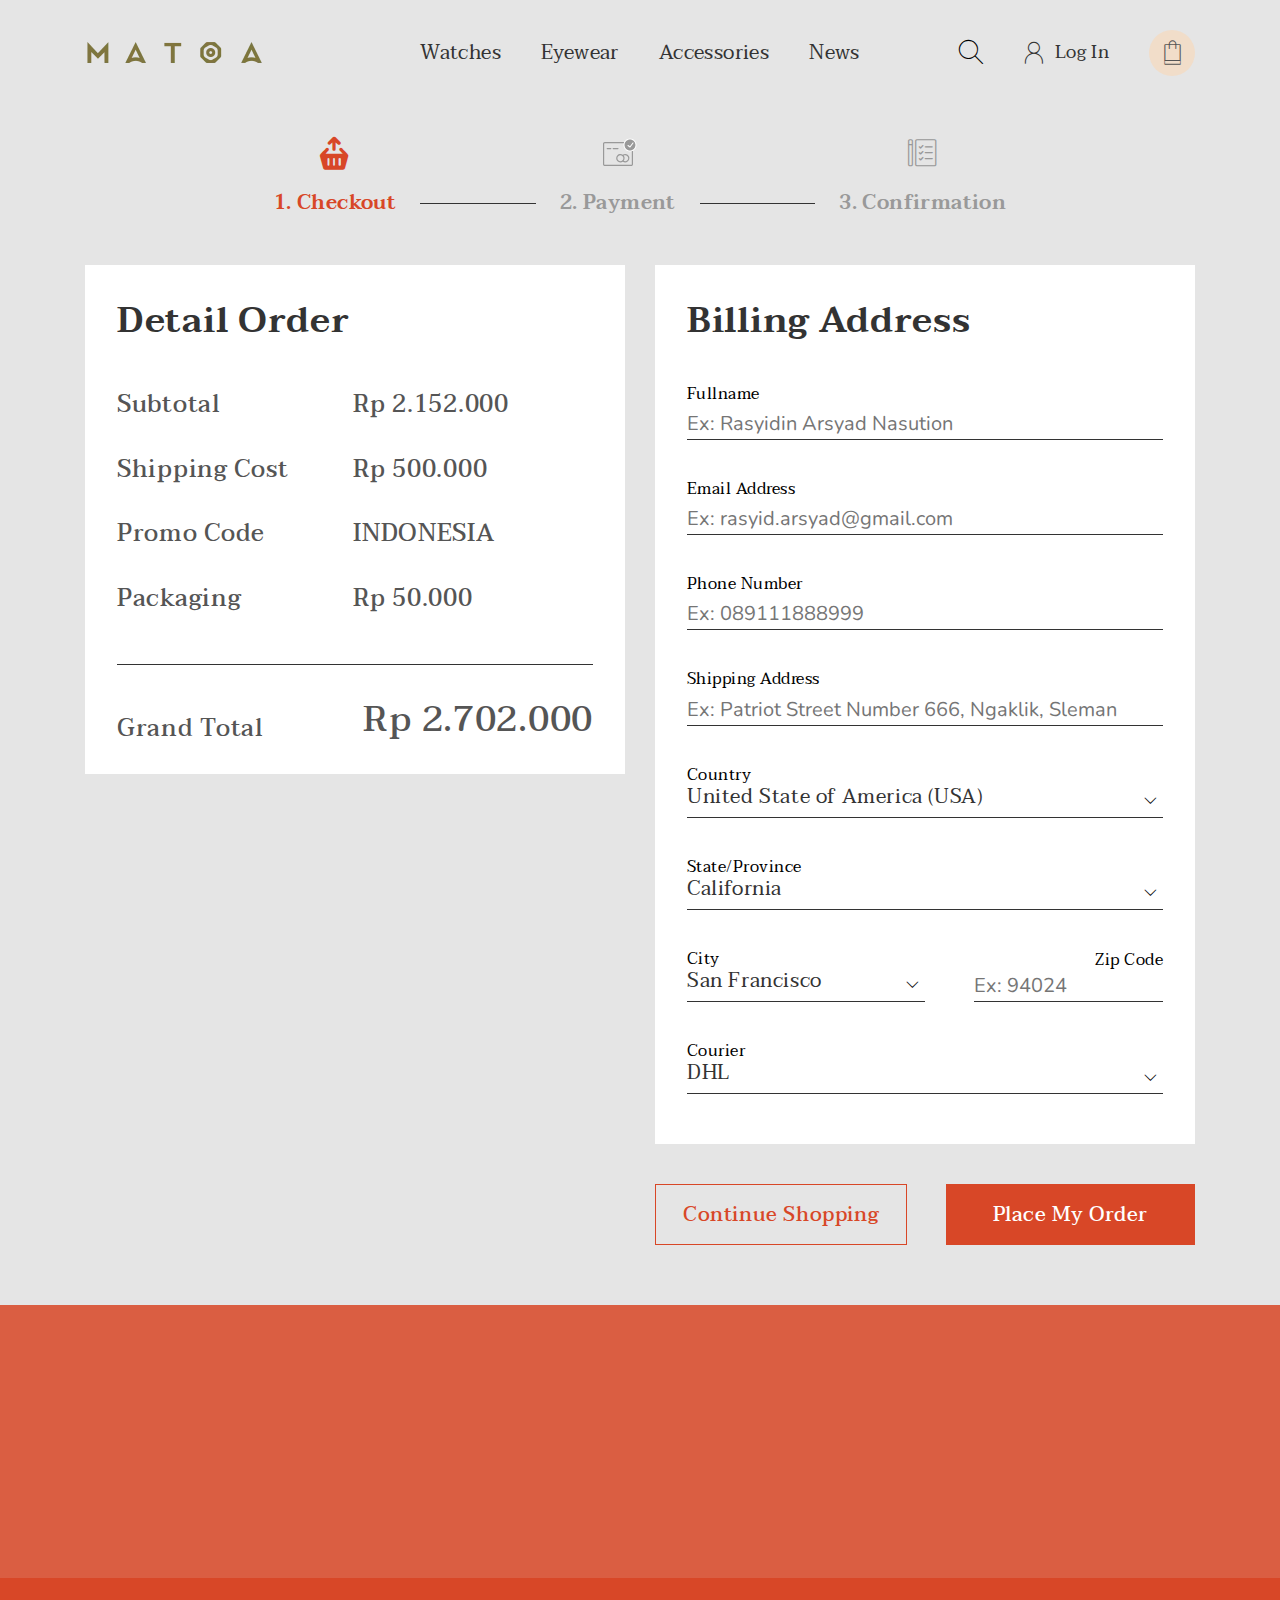
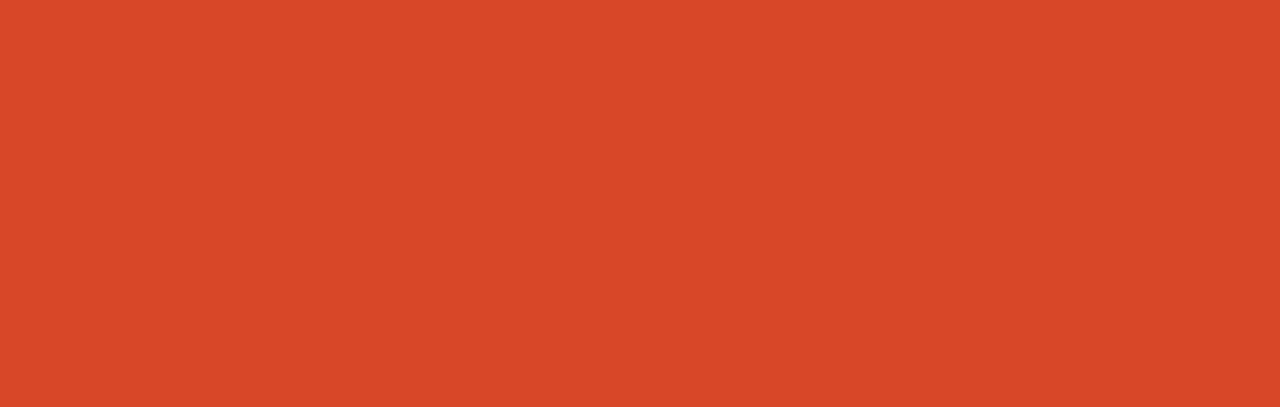
==== commit 80f61005: "Update checkout.html" ====
--- a/checkout.html
+++ b/checkout.html
@@ -44,7 +44,7 @@
 							<a href="checkout.html" class="breadcrumbs-checkout__link _icon-checkout">1. Checkout</a>
 						</li>
 						<li class="breadcrumbs-checkout__item">
-							<a href="#" class="breadcrumbs-checkout__link _icon-payment">2. Payment</a>
+							<a href="payment.html" class="breadcrumbs-checkout__link _icon-payment">2. Payment</a>
 						</li>
 						<li class="breadcrumbs-checkout__item">
 							<span class="breadcrumbs-checkout__link _icon-confirmation">3. Confirmation</span>
@@ -416,4 +416,4 @@
 	<script src="js/app.min.js?_v=20230104224222"></script>
 </body>
 
-</html>+</html>
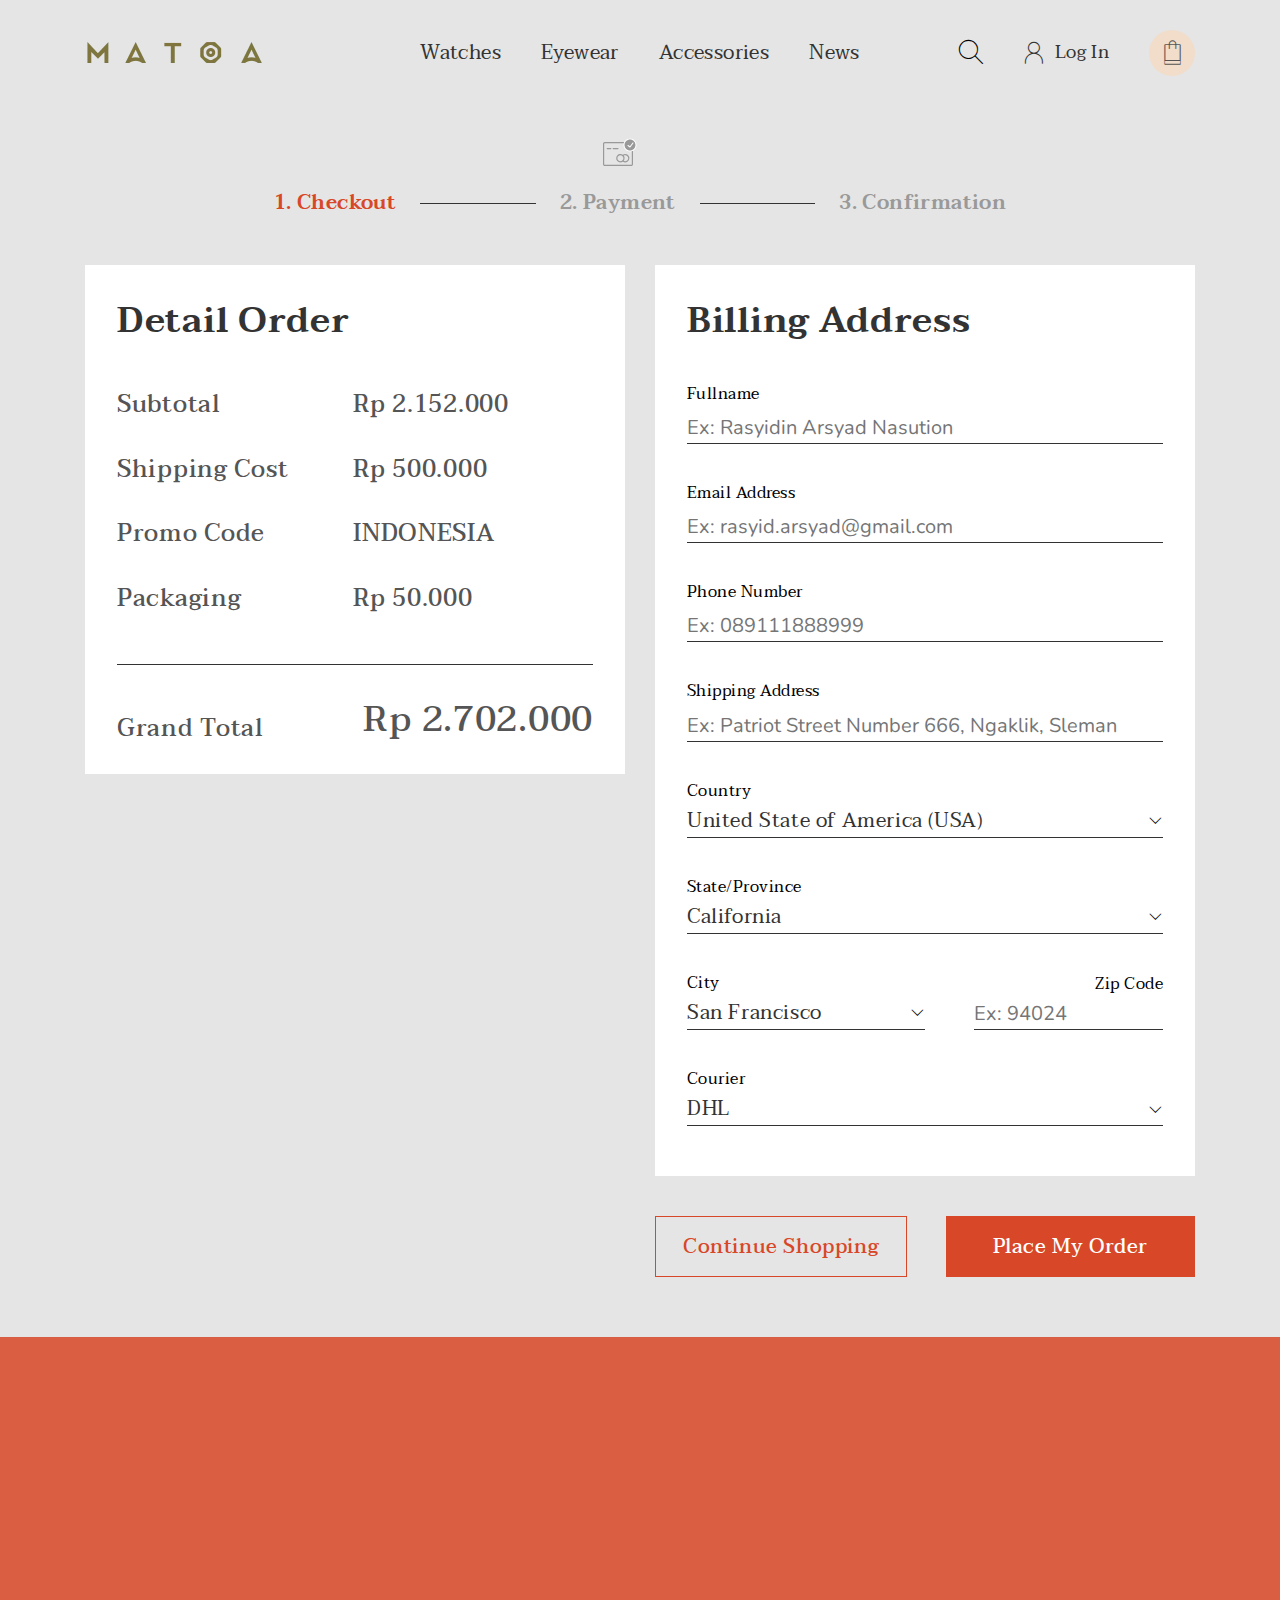
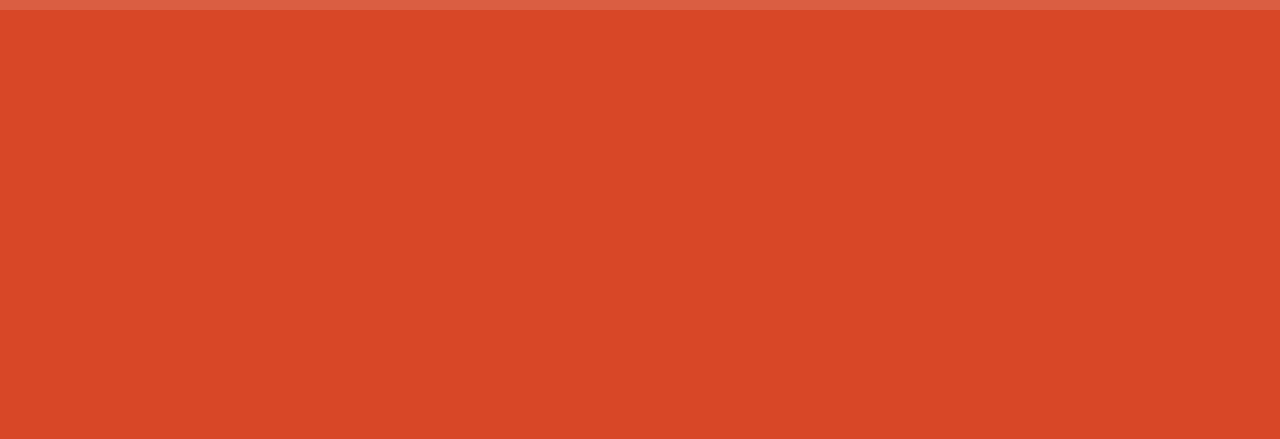
==== commit 260c52c4: "Add files via upload" ====
--- a/checkout.html
+++ b/checkout.html
@@ -6,7 +6,7 @@
 	<meta charset="UTF-8">
 	<meta name="format-detection" content="telephone=no">
 	<!-- <style>body{opacity: 0;}</style> -->
-	<link rel="stylesheet" href="css/style.min.css?_v=20230104224222">
+	<link rel="stylesheet" href="css/style.min.css?_v=20230109124743">
 	<link rel="shortcut icon" href="favicon.ico">
 	<!-- <meta name="robots" content="noindex, nofollow"> -->
 	<meta name="viewport" content="width=device-width, initial-scale=1.0">
@@ -323,7 +323,7 @@
 			<div class="popup__content">
 				<button data-close type="button" class="popup__close"></button>
 				<div class="popup__text">
-					<form action="#" method="get" class="bag">
+					<form action="#" method="get" class="bag-form">
 						<div class="bag__items">
 							<div class="bag__item item-bag">
 								<a href="#" class="item-bag__image">
@@ -413,7 +413,7 @@
 			</div>
 		</div>
 	</div>
-	<script src="js/app.min.js?_v=20230104224222"></script>
+	<script src="js/app.min.js?_v=20230109124743"></script>
 </body>
 
-</html>
+</html>--- a/css/style.min.css
+++ b/css/style.min.css
@@ -1 +1 @@
-@charset "UTF-8";@import url(https://fonts.googleapis.com/css?family=Taviraj:300,regular,500,600,700&display=swap);@import url(https://fonts.googleapis.com/css?family=Nunito:300,regular&display=swap);@font-face{font-family:icons;font-display:swap;src:url(../fonts/icons.woff2) format("woff2"),url(../fonts/icons.woff) format("woff");font-weight:400;font-style:normal}.select__value:after,[class*=_icon-]:before{font-family:icons;font-style:normal;font-weight:400;font-variant:normal;text-transform:none;line-height:1;-webkit-font-smoothing:antialiased;-moz-osx-font-smoothing:grayscale}[class*=_icon-]:before{display:block}._icon-arrow_select:before{content:"\e908"}._icon-bag:before{content:"\e909"}._icon-basket:before{content:"\e90a"}._icon-checkout:before{content:"\e90b"}._icon-confirmation:before{content:"\e90c"}._icon-delete:before{content:"\e90d"}._icon-facebook:before{content:"\e90e"}._icon-heart:before{content:"\e90f"}._icon-instagram:before{content:"\e910"}._icon-left_grey:before{content:"\e911"}._icon-left_orange:before{content:"\e912"}._icon-minus:before{content:"\e913"}._icon-plus:before{content:"\e914"}._icon-right:before{content:"\e915"}._icon-right_black:before{content:"\e916"}._icon-search:before{content:"\e917"}._icon-twitter:before{content:"\e918"}._icon-user:before{content:"\e919"}._icon-youtube:before{content:"\e91a"}*{padding:0;margin:0;border:0}*,:after,:before{-webkit-box-sizing:border-box;box-sizing:border-box}body,html{height:100%;min-width:320px}body{color:#555;line-height:1;font-family:Nunito;font-size:1rem;-ms-text-size-adjust:100%;-moz-text-size-adjust:100%;-webkit-text-size-adjust:100%;-webkit-font-smoothing:antialiased;-moz-osx-font-smoothing:grayscale}button,input,textarea{font-family:Nunito;font-size:inherit}button{cursor:pointer;color:inherit;background-color:transparent}a{color:inherit;text-decoration:none}ul li{list-style:none}img{vertical-align:top}h1,h2,h3,h4,h5,h6{font-weight:inherit;font-size:inherit}body{background:#e5e5e5}.lock body{overflow:hidden;-ms-touch-action:none;touch-action:none;-ms-scroll-chaining:none;overscroll-behavior:none}.wrapper{min-height:100%;display:-webkit-box;display:-ms-flexbox;display:flex;-webkit-box-orient:vertical;-webkit-box-direction:normal;-ms-flex-direction:column;flex-direction:column;overflow:hidden}@supports (overflow:clip){.wrapper{overflow:clip}}.wrapper>main{-webkit-box-flex:1;-ms-flex:1 1 auto;flex:1 1 auto}.wrapper>*{min-width:0}[class*=__container]{max-width:71.25rem;margin:0 auto;padding:0 .9375rem}.button{display:-webkit-inline-box;display:-ms-inline-flexbox;display:inline-flex;-webkit-box-pack:center;-ms-flex-pack:center;justify-content:center;-webkit-box-align:center;-ms-flex-align:center;align-items:center;padding:.9375rem 2.1875rem .875rem 2.1875rem;background:#d84727;font-family:Taviraj;font-weight:500;font-size:1.25rem;line-height:1.6;letter-spacing:.03em;color:#fff;-webkit-transition:all .3s ease 0s;-o-transition:all .3s ease 0s;transition:all .3s ease 0s}.button._fw{width:100%}.button--height68{padding:1.125rem 2.1875rem}.button--height39{padding:.5rem 2.1875rem;line-height:1.5;letter-spacing:.02em;font-size:1rem}.button--large{font-weight:600;padding:1.375rem 2.1875rem;line-height:1;letter-spacing:.02em;font-size:1.5rem}.button--basket{padding:.875rem 1.875rem;font-weight:400;font-size:1.25rem;line-height:1.7;letter-spacing:.02em;color:#fff;-webkit-box-flex:0;-ms-flex:0 0 18.738739%;flex:0 0 18.738739%;min-width:208px}.button--basket span{display:-webkit-box;display:-ms-flexbox;display:flex;-webkit-box-align:center;-ms-flex-align:center;align-items:center;gap:1.1563rem}.button--basket span::before{-webkit-box-flex:0;-ms-flex:0 0 1.375rem;flex:0 0 1.375rem;height:1.125rem;width:1.375rem}.border-button{display:-webkit-inline-box;display:-ms-inline-flexbox;display:inline-flex;-webkit-box-pack:center;-ms-flex-pack:center;justify-content:center;-webkit-box-align:center;-ms-flex-align:center;align-items:center;font-family:Taviraj;font-weight:500;font-size:1.25rem;line-height:1.6;letter-spacing:.03em;color:#d84727;padding:.8125rem 1.6875rem .8125rem 1.6875rem;border:.0625rem solid #d84727}.border-button:hover{background:#ac3a20;color:#fff}.border-button--small{font-weight:400;font-size:1rem;line-height:1.67;letter-spacing:.02em;padding:.875rem 1.6875rem .875rem 1.6875rem;border:.125rem solid #d84727}.border-button--big{font-weight:400;font-size:1.25rem;line-height:1.6;letter-spacing:.03em;color:#d84727;padding:1rem 5.6875rem 1rem 5.6875rem;border:.0625rem solid #d84727}.border-button--cicil{padding:.8125rem 2.5rem .8125rem 2.5rem;border:.125rem solid #d84727;position:relative;z-index:2}.border-button--cicil .cicil-orange{display:inline-block}.border-button--cicil img{max-width:100%}.border-button--cicil:hover .cicil-orange{border:.125rem solid transparent;display:none}.border-button--cicil:hover .cicil-white{display:inline-block}.border-button--cicil .cicil-white{display:none}input[type=email],input[type=tel],input[type=text],textarea{-webkit-appearance:none;-moz-appearance:none}.input{border-radius:0!important;width:100%;display:block;padding:.5625rem 1rem;background:#fff;border:.0187rem solid #333}.input._form-focus{border:.0187rem solid #333}textarea.input{resize:none;padding:0 0}.options{display:-webkit-box;display:-ms-flexbox;display:flex;-webkit-box-orient:vertical;-webkit-box-direction:normal;-ms-flex-direction:column;flex-direction:column;-webkit-box-align:start;-ms-flex-align:start;align-items:flex-start}.options__item{position:relative;cursor:pointer}.options__item:not(:last-child){margin-bottom:.3125em}.options__input{width:0;height:0;opacity:0;position:absolute}.options__input:focus+.options__label:before{-webkit-box-shadow:0 0 5px #000;box-shadow:0 0 5px #000}.options__input:checked+.options__label:after{-webkit-transform:scale(1);-ms-transform:scale(1);transform:scale(1)}.options__label{display:-webkit-inline-box;display:-ms-inline-flexbox;display:inline-flex;-webkit-box-align:center;-ms-flex-align:center;align-items:center;cursor:pointer;gap:10px}.options__label:before{content:"";-ms-flex-item-align:start;align-self:flex-start;width:20px;height:20px;-webkit-box-flex:0;-ms-flex:0 0 20px;flex:0 0 20px;border-radius:50%;border:1px solid #a7a9ac}.options__label:after{content:"";-webkit-transition:all .3s ease 0s;-o-transition:all .3s ease 0s;transition:all .3s ease 0s;-webkit-transform:scale(0);-ms-transform:scale(0);transform:scale(0);width:10px;height:10px;border-radius:50%;background-color:#77243a;position:absolute;left:5px;top:5px}.select{position:relative}.select__body{position:relative}.select__title{text-align:left;background:#fff;border:.0187rem solid #333;cursor:pointer;width:100%;font-family:Taviraj;font-weight:500;line-height:1.5;letter-spacing:.03em;color:#999}.form-address .select__title{border:0;font-weight:400;font-size:1.25rem;line-height:1.2;letter-spacing:.03em;color:#333}.select__value{display:-webkit-box;display:-ms-flexbox;display:flex;-webkit-box-align:center;-ms-flex-align:center;align-items:center;height:2.625rem;padding:0 1rem;gap:.625rem}.select__value>*{-webkit-box-flex:1;-ms-flex:1 1 auto;flex:1 1 auto}.select__value:after{content:"\e908";-ms-flex-item-align:stretch;-ms-grid-row-align:stretch;align-self:stretch;-webkit-box-flex:0;-ms-flex:0 0 1.5rem;flex:0 0 1.5rem;width:1.5rem;height:1.5rem;display:-webkit-box;display:-ms-flexbox;display:flex;-webkit-box-pack:center;-ms-flex-pack:center;justify-content:center;-webkit-box-align:center;-ms-flex-align:center;align-items:center;-ms-flex-item-align:center;-ms-grid-row-align:center;align-self:center;color:#000}._select-open .select__value:after{-webkit-transform:rotate(-180deg);-ms-transform:rotate(-180deg);transform:rotate(-180deg)}.select__value._select-pseudo-label::before{content:attr(data-pseudo-label);opacity:.5}.form-address .select__value{padding:0;height:2rem;-webkit-box-align:start;-ms-flex-align:start;align-items:flex-start}.form-address .select__value::after{font-size:.4688rem;width:.9375rem}.select__input{width:100%;background-color:transparent;height:100%}.select__options{position:absolute;top:1.875rem;min-width:100%;left:0;background-color:#fff;border:.0187rem solid #333;border-top:0;padding:.625rem 0 .3125rem 0}.form-address .select__options{border:0}.select__scroll{overflow-y:auto;overflow-x:hidden;max-height:12.5rem}.select__option{width:100%;text-align:left;cursor:pointer;padding:.3125rem .9375rem;font-family:Taviraj;font-weight:500;line-height:1.5;letter-spacing:.03em;color:#999}.select__option._select-selected{background-color:#eee}.form-address .select__option{font-weight:400;font-size:1.25rem;line-height:1.2;letter-spacing:.03em}.select__row{display:-webkit-inline-box;display:-ms-inline-flexbox;display:inline-flex;-webkit-box-align:center;-ms-flex-align:center;align-items:center}.select._select-open{z-index:5}._select-tag{cursor:pointer}.quantity{width:7.5rem;height:2.25rem;display:-webkit-box;display:-ms-flexbox;display:flex;-webkit-box-align:center;-ms-flex-align:center;align-items:center}.quantity__button{-webkit-box-flex:0;-ms-flex:0 0 1.875rem;flex:0 0 1.875rem;height:1.875rem;position:relative;border:.0625rem solid #777;-webkit-transition:all .3s ease 0s;-o-transition:all .3s ease 0s;transition:all .3s ease 0s}.quantity__button::after,.quantity__button::before{content:"";cursor:pointer;position:absolute;top:50%;left:50%;-webkit-transition:all .3s ease 0s;-o-transition:all .3s ease 0s;transition:all .3s ease 0s;margin:0 0 0 -.4375rem;background:#777;width:1rem;height:.0625rem}.quantity__button_plus::before{-webkit-transform:rotate(-90deg);-ms-transform:rotate(-90deg);transform:rotate(-90deg)}.quantity__input{-webkit-box-flex:1;-ms-flex:1 1 auto;flex:1 1 auto}.quantity__input input{font-family:Taviraj;background:0 0;font-size:2.25rem;letter-spacing:.02em;color:#000;height:100%;width:100%;text-align:center}body::after{content:"";background-color:rgba(0,0,0,.5);position:fixed;width:100%;height:100%;top:0;left:0;opacity:0;-webkit-transition:opacity .8s ease 0s;-o-transition:opacity .8s ease 0s;transition:opacity .8s ease 0s;pointer-events:none;z-index:149}.popup-show body::after{opacity:1}.popup{position:fixed;top:0;left:0;bottom:0;right:0;padding:1.875rem .625rem;-webkit-transition:visibility .8s ease 0s;-o-transition:visibility .8s ease 0s;transition:visibility .8s ease 0s;visibility:hidden;pointer-events:none}.popup_show{z-index:150;visibility:visible;overflow:auto;pointer-events:auto}.popup_show .popup__content{visibility:visible;-webkit-transform:scale(1);-ms-transform:scale(1);transform:scale(1)}.popup__wrapper{display:-webkit-box;display:-ms-flexbox;display:flex;-webkit-box-orient:vertical;-webkit-box-direction:normal;-ms-flex-direction:column;flex-direction:column;-webkit-box-align:center;-ms-flex-align:center;align-items:center;min-height:100%;-webkit-box-flex:1;-ms-flex:1 1 auto;flex:1 1 auto;width:100%;display:flex;-webkit-box-pack:center;-ms-flex-pack:center;justify-content:center;align-items:center}.popup__content{visibility:hidden;-webkit-transform:scale(0);-ms-transform:scale(0);transform:scale(0);-webkit-transition:-webkit-transform .3s ease 0s;transition:-webkit-transform .3s ease 0s;-o-transition:transform .3s ease 0s;transition:transform .3s ease 0s;transition:transform .3s ease 0s,-webkit-transform .3s ease 0s;background:#f7f6f4;padding:1.25rem;width:100%;max-width:56.25rem}.lock .popup__content{visibility:visible}.popup--search .popup__content{max-width:31.25rem}.popup--search .popup__content .popup__close{position:fixed;top:4%;right:4%;width:1.875rem;height:1.875rem}.popup--search .popup__content .popup__close::after,.popup--search .popup__content .popup__close::before{content:"";position:absolute;left:0;width:100%;height:.0625rem;background:#000}.popup--search .popup__content .popup__close::before{-webkit-transform:rotate(-45deg);-ms-transform:rotate(-45deg);transform:rotate(-45deg)}.popup--search .popup__content .popup__close::after{-webkit-transform:rotate(45deg);-ms-transform:rotate(45deg);transform:rotate(45deg)}.popup--bag .popup__content{max-width:69.375rem;padding:2.5rem 2rem}.popup--bag .popup__content .popup__close{display:none}[data-ripple]{position:relative;overflow:hidden;-webkit-transition:all .3s ease 0s;-o-transition:all .3s ease 0s;transition:all .3s ease 0s}.ripple{position:absolute;border-radius:50%;background-color:rgba(255,255,255,.3);border:1px solid rgba(255,255,255,.5);-webkit-animation:button-circle 1.5s ease forwards;animation:button-circle 1.5s ease forwards}@-webkit-keyframes button-circle{0%{-webkit-transform:scale(0);transform:scale(0)}100%{-webkit-transform:scale(10);transform:scale(10);opacity:0}}@keyframes button-circle{0%{-webkit-transform:scale(0);transform:scale(0)}100%{-webkit-transform:scale(10);transform:scale(10);opacity:0}}[class*=-ibg]{position:relative}[class*=-ibg] img{position:absolute;width:100%;height:100%;top:0;left:0;-o-object-fit:cover;object-fit:cover}[class*=-ibg_contain] img{-o-object-fit:contain;object-fit:contain}.title{font-family:Taviraj;font-weight:500;font-size:2.25rem;line-height:1.11;letter-spacing:.02em;color:#333}.title::after{content:"";display:block;background:#000;width:3.5555555556em;height:.0625rem;margin-top:.2222222222em}.title--small::after{width:1.8055555556em}.title--semibold{font-weight:600}.title--white{color:#fff;font-weight:600;font-size:1.5rem;letter-spacing:.02em}.title--white::after{margin-top:.625rem;background:#fff}.more{display:inline-block;font-family:Taviraj;font-weight:600;line-height:1.68;letter-spacing:.03em;color:#333;cursor:pointer}.more::after{content:"";display:block;width:100%;height:.125rem;background-color:#333;-webkit-transition:background-color .3s ease 0s;-o-transition:background-color .3s ease 0s;transition:background-color .3s ease 0s}.more:hover::after{content:"";background-color:transparent}.search-form__title:not(:last-child){margin-bottom:.625rem}.search-form__title .title--small::after{text-decoration:none}.search-form__body{display:-webkit-box;display:-ms-flexbox;display:flex;gap:1.25rem}.search-form__body .button{padding:0;background:0 0;font-size:2.5rem;-ms-flex-item-align:start;align-self:flex-start;color:#000}.search-form__line{-webkit-box-flex:1;-ms-flex:1 1 auto;flex:1 1 auto}.search-form__line .form__error{color:red;margin-top:.625rem;padding-left:.625rem}.search-form__input{height:2.625rem;color:#000;font-size:1.25rem}.label-footer{font-family:Taviraj;font-weight:500;font-size:1.25rem;line-height:1.4;letter-spacing:.02em}.label-footer:not(:last-child){margin-bottom:.5rem}.social{display:-webkit-box;display:-ms-flexbox;display:flex;-ms-flex-wrap:wrap;flex-wrap:wrap;gap:1.5625rem;font-size:2rem;-ms-grid-column:1;-ms-grid-column-span:2;grid-column:1/span 2;margin-top:1.5rem}.social__item{-webkit-transition:all .3s ease 0s;-o-transition:all .3s ease 0s;transition:all .3s ease 0s}.social__item:hover{-webkit-transform:scale(1.2);-ms-transform:scale(1.2);transform:scale(1.2)}.header{position:fixed;top:0;left:0;width:100%;background:#e5e5e5;z-index:100}.header__container{display:-ms-grid;display:grid;-ms-grid-columns:17.5rem 1fr 17.5rem;grid-template-columns:17.5rem 1fr 17.5rem;-webkit-box-align:center;-ms-flex-align:center;align-items:center}.header__logo{position:relative;z-index:5}.header__logo img{max-width:11.125rem}.header__action{position:relative;z-index:4;display:-webkit-box;display:-ms-flexbox;display:flex;-webkit-box-align:center;-ms-flex-align:center;align-items:center;-webkit-column-gap:2.5rem;-moz-column-gap:2.5rem;column-gap:2.5rem;row-gap:.9375rem;-webkit-box-pack:end;-ms-flex-pack:end;justify-content:flex-end}.menu__list{display:-webkit-box;display:-ms-flexbox;display:flex;-ms-flex-wrap:wrap;flex-wrap:wrap;-webkit-box-pack:center;-ms-flex-pack:center;justify-content:center;-webkit-box-align:center;-ms-flex-align:center;align-items:center;-webkit-column-gap:2.5rem;-moz-column-gap:2.5rem;column-gap:2.5rem;row-gap:.125rem}.menu__link{font-family:Taviraj;font-size:1.25rem;line-height:1.3;letter-spacing:.02em;color:#333}.menu__link:hover{text-decoration:underline}.action-header__search{font-size:1.6rem}.action-header__search::before{color:#000}.action-header__login{display:-webkit-box;display:-ms-flexbox;display:flex;gap:.625rem;font-family:Taviraj;font-size:1.125rem;line-height:1.72;letter-spacing:.02em;color:#333;-webkit-box-align:center;-ms-flex-align:center;align-items:center}.action-header__login::before{font-size:1.5rem}.action-header__bag{font-size:1.5rem;width:2.875rem;height:2.875rem;background:#f1ddc9;border-radius:50%;display:-webkit-box;display:-ms-flexbox;display:flex;-webkit-box-flex:0;-ms-flex:0 0 2.875rem;flex:0 0 2.875rem;-webkit-box-align:center;-ms-flex-align:center;align-items:center;-webkit-box-pack:center;-ms-flex-pack:center;justify-content:center;position:relative}.action-header__bag span{position:absolute;left:-.3125rem;bottom:-.3125rem;color:#555;font-size:.75rem;font-weight:700;width:1.25rem;height:1.25rem;background:rgba(253,127,0,.6588235294);-webkit-box-align:center;-ms-flex-align:center;align-items:center;justify-items:center;display:-ms-grid;display:grid;border-radius:50%;opacity:0}.header__action_icon-user{font-size:1.3206rem}.icon-menu{display:none}.footer{background:#d84727;color:#fff;font-family:Taviraj;overflow:hidden}.footer__container{display:-webkit-box;display:-ms-flexbox;display:flex;gap:1.875rem;-webkit-box-pack:justify;-ms-flex-pack:justify;justify-content:space-between;position:relative;-webkit-transform:translate(0,20%);-ms-transform:translate(0,20%);transform:translate(0,20%);opacity:0}.footer__container::after,.footer__container::before{content:"";position:absolute;width:25.8125rem;height:17.5rem;background:url(../img/footer/decor-footer.svg) 0 0/100% no-repeat}.footer__container::before{left:-14.5%;top:45%}.footer__container::after{right:-24%;top:-10%}._watcher-view .footer__container{-webkit-transform:translate(0,0);-ms-transform:translate(0,0);transform:translate(0,0);opacity:1;-webkit-transition:all .8s ease 0s;-o-transition:all .8s ease 0s;transition:all .8s ease 0s}.footer__column{position:relative;z-index:2}.footer__logo{display:inline-block}.footer__logo img{max-width:11.125rem}.footer__logo:not(:last-child){margin-bottom:1.6875rem}.footer__block:not(:last-child){margin-bottom:1.25rem}.footer__text{line-height:1.68;letter-spacing:.03em}.footer__title{cursor:default}.footer__title:not(:last-child){margin-bottom:1rem}.footer__cotacts{display:-ms-grid;display:grid;-ms-grid-columns:auto 1fr;grid-template-columns:auto 1fr;-webkit-column-gap:2.25rem;-moz-column-gap:2.25rem;column-gap:2.25rem}.contacts-footer__value{line-height:2;letter-spacing:.03em}.contacts-footer__value:hover{text-decoration:underline}.menu-footer__list{font-size:1rem;line-height:1.5;letter-spacing:.03em}.menu-footer__item:not(:last-child){margin-bottom:.5rem}.menu-footer__link:hover{text-decoration:underline}.main-slider__container{position:relative}.main-slider__container::before{content:"";position:absolute;top:0;right:0;width:100%;min-height:91%;background:#f1ddc9}.main-slider__container::after{content:"";position:absolute;top:-21%;right:-21%;width:49.375rem;height:31.75rem;background:url(../img/main/main-slider/main-decor.svg) no-repeat 0 0}.main-slider__slider{position:relative;z-index:2}.main-slider__action-mobile{display:none}.main-slider__arrows{position:relative;display:-webkit-box;display:-ms-flexbox;display:flex;-webkit-box-pack:space-evenly;-ms-flex-pack:space-evenly;justify-content:space-evenly;-webkit-box-align:center;-ms-flex-align:center;align-items:center;gap:.9375rem;font-size:1.5rem;-webkit-transition:all .3s ease 0s;-o-transition:all .3s ease 0s;transition:all .3s ease 0s}.main-slider__arrow{-webkit-box-flex:0;-ms-flex:0 0 3.75rem;flex:0 0 3.75rem;height:3.75rem;width:3.75rem;color:#d84727;border:.125rem solid #d84727}.main-slider__arrow:hover{color:#fff;background:#d84727}.main-slider__arrow:first-child{-webkit-transform:translate(0,0) rotate(180deg) scale(1) skew(0,0);-ms-transform:translate(0,0) rotate(180deg) scale(1) skew(0,0);transform:translate(0,0) rotate(180deg) scale(1) skew(0,0)}.slide-main-slider{display:-webkit-box;display:-ms-flexbox;display:flex;-webkit-column-gap:2.9375rem;-moz-column-gap:2.9375rem;column-gap:2.9375rem;-ms-flex-wrap:wrap;flex-wrap:wrap}.slide-main-slider__image-ibg_contain{-webkit-box-flex:0;-ms-flex:0 0 30%;flex:0 0 30%;padding-bottom:60.807292%;margin-bottom:1.25rem;position:relative;z-index:2}.slide-main-slider__title{font-family:Taviraj;font-size:3.75rem;line-height:1.3;letter-spacing:.02em;text-transform:uppercase}.slide-main-slider__title:not(:last-child){margin-bottom:1.5rem}.slide-main-slider__title::after{content:"";display:block;width:1.5833333333em;height:.125rem;background:#000;margin-top:.1333333333em}.slide-main-slider__text{line-height:1.37;letter-spacing:.03em;color:#333}.slide-main-slider__text:not(:last-child){margin-bottom:.5rem}.slide-main-slider__more:not(:last-child){margin-bottom:2.75rem}.slide-main-slider__action{display:-webkit-box;display:-ms-flexbox;display:flex;-ms-flex-wrap:wrap;flex-wrap:wrap;-webkit-column-gap:1rem;-moz-column-gap:1rem;column-gap:1rem;row-gap:.9375rem}.discover-now__container{display:-webkit-box;display:-ms-flexbox;display:flex;gap:1.875rem}.item-discover-now{-webkit-box-flex:1;-ms-flex:1 1 50%;flex:1 1 50%;background:#fff;padding:2rem .5rem .5rem 2rem;-webkit-transform:translate(0,20%);-ms-transform:translate(0,20%);transform:translate(0,20%);opacity:0}.item-discover-now__title{font-family:Taviraj;font-size:1.75rem;line-height:1.14;letter-spacing:.03em;color:#333}.item-discover-now__title:not(:last-child){margin-bottom:.5rem}.item-discover-now__title span{font-weight:600}.item-discover-now__text{max-width:21.875rem;line-height:1.5;letter-spacing:.03em;color:#777;-ms-grid-column-span:2;grid-column:span 2}.item-discover-now__text:not(:last-child){margin-bottom:.25rem}.item-discover-now__link{-ms-grid-column-align:start;justify-self:start}.item-discover-now__image{text-align:center;-ms-grid-column-align:end;justify-self:end;margin-top:-.5rem}.item-discover-now__image img{max-width:100%}._watcher-view .item-discover-now{-webkit-transform:translate(0,0);-ms-transform:translate(0,0);transform:translate(0,0);opacity:1;-webkit-transition:all .8s ease 0s;-o-transition:all .8s ease 0s;transition:all .8s ease 0s}.monthly-deals__container{-webkit-transform:translate(0,6.25rem);-ms-transform:translate(0,6.25rem);transform:translate(0,6.25rem);opacity:0}._watcher-view .monthly-deals__container{-webkit-transform:translate(0,0);-ms-transform:translate(0,0);transform:translate(0,0);opacity:1;-webkit-transition:all .8s ease 0s;-o-transition:all .8s ease 0s;transition:all .8s ease 0s}.monthly-deals__title{-ms-grid-column-align:center;justify-self:center}.monthly-deals__items{padding-bottom:5rem;display:-ms-grid;display:grid;-webkit-box-pack:center;-ms-flex-pack:center;justify-content:center;-webkit-column-gap:1.875rem;-moz-column-gap:1.875rem;column-gap:1.875rem;row-gap:4.375rem;-ms-grid-columns:(1fr)[4];grid-template-columns:repeat(4,1fr)}.touch .monthly-deals__items{row-gap:8.75rem}.item-monthly-deal{padding:0 1.5rem 1rem 1.5rem;font-family:Taviraj;position:relative;-webkit-transition:all .3s ease 0s;-o-transition:all .3s ease 0s;transition:all .3s ease 0s}.item-monthly-deal::after{content:"";position:absolute;top:0;left:0;width:100%;background:#fff;height:100%;-webkit-transition:all .3s linear 0s;-o-transition:all .3s linear 0s;transition:all .3s linear 0s}.item-monthly-deal__image-ibg{display:block;z-index:2;padding-bottom:106.7632850242%;-webkit-transform:translate(0,-2.5rem);-ms-transform:translate(0,-2.5rem);transform:translate(0,-2.5rem);-webkit-box-shadow:0 .25rem .25rem rgba(0,0,0,.25);box-shadow:0 .25rem .25rem rgba(0,0,0,.25);overflow:hidden}.item-monthly-deal__image-ibg img{-webkit-transition:all .2s linear 0s;-o-transition:all .2s linear 0s;transition:all .2s linear 0s}.item-monthly-deal__body{position:relative;z-index:2}.item-monthly-deal__title{font-weight:500;font-size:1.5rem;line-height:1.33;color:#333}.item-monthly-deal__title:not(:last-child){margin-bottom:.125rem}.item-monthly-deal__sale{line-height:1.5;color:#777}.item-monthly-deal__sale:not(:last-child){margin-bottom:.375rem}.item-monthly-deal__price-old{line-height:1.5;color:#777;position:relative;display:inline-block;padding:0 .1875rem}.item-monthly-deal__price-old::after{content:"";display:inline-block;position:absolute;top:50%;left:0;width:100%;height:.125rem;background:#d93f3f}.item-monthly-deal__price{font-size:1.5rem;line-height:1.33;color:#333}.item-monthly-deal__hiden{z-index:2;overflow:hidden;position:absolute;bottom:0;left:0;width:100%;height:0;visibility:hidden;opacity:0;-webkit-transition:all .1s linear .1s;-o-transition:all .1s linear .1s;transition:all .1s linear .1s;-webkit-transform:translate(0,3.125rem);-ms-transform:translate(0,3.125rem);transform:translate(0,3.125rem)}.item-monthly-deal__actions{display:-webkit-box;display:-ms-flexbox;display:flex;-webkit-box-align:center;-ms-flex-align:center;align-items:center;-webkit-box-pack:justify;-ms-flex-pack:justify;justify-content:space-between;-webkit-column-gap:.5rem;-moz-column-gap:.5rem;column-gap:.5rem}.item-monthly-deal__button{-webkit-box-flex:1;-ms-flex:1 1 auto;flex:1 1 auto;padding:.4688rem .9375rem}.item-monthly-deal:hover{-webkit-box-shadow:0 1.25rem 1.25rem rgba(0,0,0,.04);box-shadow:0 1.25rem 1.25rem rgba(0,0,0,.04);-ms-flex-item-align:start;-ms-grid-row-align:start;align-self:start;z-index:5}.item-monthly-deal:hover .item-monthly-deal__hiden{visibility:visible;-webkit-transform:translate(0,1.5rem);-ms-transform:translate(0,1.5rem);transform:translate(0,1.5rem);opacity:1;overflow:visible}.item-monthly-deal:hover .item-monthly-deal__image-ibg img{-webkit-transform:scale(1.1);-ms-transform:scale(1.1);transform:scale(1.1)}.item-monthly-deal:hover::after{height:calc(100% + 4.375rem)}.touch .item-monthly-deal{-webkit-box-shadow:0 1.25rem 1.25rem rgba(0,0,0,.04);box-shadow:0 1.25rem 1.25rem rgba(0,0,0,.04);-ms-flex-item-align:start;-ms-grid-row-align:start;align-self:start;z-index:6}.touch .item-monthly-deal .item-monthly-deal__hiden{visibility:visible;-webkit-transform:translate(0,1.5rem);-ms-transform:translate(0,1.5rem);transform:translate(0,1.5rem);opacity:1;overflow:visible}.touch .item-monthly-deal .item-monthly-deal__image-ibg img{-webkit-transform:scale(1.1);-ms-transform:scale(1.1);transform:scale(1.1)}.touch .item-monthly-deal::after{height:calc(100% + 4.375rem)}.border-button--favorite{-webkit-box-flex:0;-ms-flex:0 0 2.4375rem;flex:0 0 2.4375rem;height:2.4375rem;display:-webkit-box;display:-ms-flexbox;display:flex;-webkit-box-pack:center;-ms-flex-pack:center;justify-content:center;-webkit-box-align:center;-ms-flex-align:center;align-items:center;color:#d84727;border:.0625rem solid #d84727;font-size:1.125rem;-webkit-transition:all .3s ease 0s;-o-transition:all .3s ease 0s;transition:all .3s ease 0s}.border-button--favorite::before{-webkit-box-flex:0;-ms-flex:0 0 1.125rem;flex:0 0 1.125rem;display:-webkit-inline-box;display:-ms-inline-flexbox;display:inline-flex;-ms-flex-item-align:center;-ms-grid-row-align:center;align-self:center;margin-bottom:-.125rem}.border-button--favorite:hover{color:#fff;background:#d84727}.recent-news__container{position:relative;-webkit-transform:translate(0,5%);-ms-transform:translate(0,5%);transform:translate(0,5%);opacity:0}._watcher-view .recent-news__container{-webkit-transform:translate(0,0);-ms-transform:translate(0,0);transform:translate(0,0);opacity:1;-webkit-transition:all .5s ease 0s;-o-transition:all .5s ease 0s;transition:all .5s ease 0s}.recent-news__title{position:relative;z-index:3}.recent-news__body{display:-webkit-box;display:-ms-flexbox;display:flex;-webkit-column-gap:4.0625rem;-moz-column-gap:4.0625rem;column-gap:4.0625rem;position:relative;z-index:2}.recent-news__content{position:relative;z-index:2;-webkit-box-flex:0;-ms-flex:0 0 37.4%;flex:0 0 37.4%;-ms-flex-item-align:center;-ms-grid-row-align:center;align-self:center;font-family:Taviraj}.recent-news__content:not(:last-child){margin-bottom:.9375rem}.recent-news__label{font-size:1.25rem;line-height:2;letter-spacing:.02em;color:#777}.recent-news__label:not(:last-child){margin-bottom:.5rem}.recent-news__text{line-height:1.33;letter-spacing:.02em;color:#333}.recent-news__border-button{padding:.875rem 2.8125rem}.recent-news__image{-webkit-box-flex:1;-ms-flex:1 1 auto;flex:1 1 auto;-ms-flex-item-align:center;-ms-grid-row-align:center;align-self:center;position:relative}.recent-news__image img{max-width:100%;position:relative;z-index:3}.recent-news__image::before{content:"";position:absolute;top:-15.065502%;right:-34.375%;width:100%;height:94.628099%;background:#f1ddc9}.recent-news__image::after{content:"";position:absolute;top:-21.900826%;left:19.672131%;width:127.540984%;height:142.561983%;background:url(../img/main/recent-news/recent-decor.svg) no-repeat 0 0}.series__container{-webkit-transform:translate(0,20%);-ms-transform:translate(0,20%);transform:translate(0,20%);opacity:0}._watcher-view .series__container{-webkit-transform:translate(0,0);-ms-transform:translate(0,0);transform:translate(0,0);opacity:1;-webkit-transition:all .8s ease 0s;-o-transition:all .8s ease 0s;transition:all .8s ease 0s}.series__columns{display:-ms-grid;display:grid;-ms-grid-columns:1fr 1fr 1fr;grid-template-columns:1fr 1fr 1fr;row-gap:2.1875rem;-webkit-box-align:start;-ms-flex-align:start;align-items:start}.series__column{display:-webkit-box;display:-ms-flexbox;display:flex;-webkit-box-orient:vertical;-webkit-box-direction:normal;-ms-flex-direction:column;flex-direction:column;-ms-flex-line-pack:start;align-content:start}.series__article{-webkit-box-flex:0;-ms-flex:0 1 31.081081%;flex:0 1 31.081081%;display:-webkit-box;display:-ms-flexbox;display:flex;-webkit-box-orient:vertical;-webkit-box-direction:normal;-ms-flex-direction:column;flex-direction:column;-ms-flex-wrap:wrap;flex-wrap:wrap;-webkit-transition:all .3s ease 0s;-o-transition:all .3s ease 0s;transition:all .3s ease 0s}.series__title{font-weight:400;font-size:2.25rem}.items-series{-webkit-box-flex:1;-ms-flex-positive:1;flex-grow:1;font-family:Taviraj}.items-series__body{display:-ms-grid;display:grid;row-gap:1.5rem;-ms-grid-columns:8.1875rem auto;grid-template-columns:8.1875rem auto;-ms-flex-line-pack:center;align-content:center;-webkit-box-align:start;-ms-flex-align:start;align-items:start;align-content:center}.items-series__image-ibg_contain{display:block;padding-bottom:100%;-ms-flex-item-align:start;-ms-grid-row-align:start;align-self:start}.items-series__image-ibg_contain img{max-width:100%;display:inline-block;background:#f1ddc9}.items-series__content{max-width:15.9375rem}.items-series__value{font-weight:400;font-size:1.5rem;line-height:1.33;letter-spacing:.02em;color:#333}.items-series__value:not(:last-child){margin-bottom:.25rem}.items-series__price-old{line-height:1.5;color:#777;position:relative;display:inline-block;padding:0 .1875rem}.items-series__price-old::after{content:"";display:inline-block;position:absolute;top:50%;left:0;width:100%;height:.125rem;background:#d93f3f}.items-series__price{font-weight:500;font-size:1.75rem;line-height:1.42;letter-spacing:.02em;color:#222}.items-series__footer{text-align:center;position:relative}.items-series__footer::after{content:"";position:absolute;top:50%;left:0;width:100%;height:.0375rem;background-color:#999}.items-series__button-action{position:relative;z-index:1;display:-webkit-inline-box;display:-ms-inline-flexbox;display:inline-flex;background:#e5e5e5}.testimonials{font-family:Taviraj;font-style:normal}.testimonials__container{position:relative;-webkit-transform:translate(0,20%);-ms-transform:translate(0,20%);transform:translate(0,20%);opacity:0}.testimonials__container::before{content:"";position:absolute;top:0;left:-14.864865%;width:46.396396%;height:63.829787%;background:#f1ddc9}.testimonials__container::after{content:"";position:absolute;top:-21%;left:-9%;width:39.72973%;height:74.680851%;background:url(../img/main/testimonials/testimonials-decor.svg) 0 0 no-repeat}._watcher-view .testimonials__container{-webkit-transform:translate(0,0);-ms-transform:translate(0,0);transform:translate(0,0);opacity:1;-webkit-transition:all .8s ease 0s;-o-transition:all .8s ease 0s;transition:all .8s ease 0s}.testimonials__title{position:relative;z-index:2;font-weight:600;font-size:2.25rem;line-height:1.11;letter-spacing:.02em;color:#333;display:-ms-grid;display:grid;-webkit-box-pack:end;-ms-flex-pack:end;justify-content:end}.testimonials__title:not(:last-child){margin-bottom:.6875rem}.testimonials__slider{position:relative;z-index:2}.testimonials__wrapper:not(:last-child){margin-bottom:1rem}.testimonials__arrows{display:-webkit-box;display:-ms-flexbox;display:flex;-webkit-column-gap:2.5rem;-moz-column-gap:2.5rem;column-gap:2.5rem;font-size:1.5rem;color:#999;padding-top:1rem;padding-left:1.25rem}.testimonials__arrow-left{-webkit-transition:all .3s ease 0s;-o-transition:all .3s ease 0s;transition:all .3s ease 0s}.testimonials__arrow-left:hover{-webkit-transform:scale(1.5);-ms-transform:scale(1.5);transform:scale(1.5);color:#333}.touch .testimonials__arrow-left{font-size:1.5rem;color:#999;-webkit-transform:scale(1);-ms-transform:scale(1);transform:scale(1)}.testimonials__arrow-right{-webkit-transition:all .3s ease 0s;-o-transition:all .3s ease 0s;transition:all .3s ease 0s}.testimonials__arrow-right::before{-webkit-transform:rotate(180deg);-ms-transform:rotate(180deg);transform:rotate(180deg)}.testimonials__arrow-right:hover{-webkit-transform:scale(1.5);-ms-transform:scale(1.5);transform:scale(1.5);color:#333}.touch .testimonials__arrow-right{font-size:1.5rem;color:#999;-webkit-transform:scale(1);-ms-transform:scale(1);transform:scale(1)}.slide-testimonials__body{display:-webkit-box;display:-ms-flexbox;display:flex;-ms-flex-wrap:wrap;flex-wrap:wrap;-webkit-column-gap:5.5rem;-moz-column-gap:5.5rem;column-gap:5.5rem;row-gap:1.25rem}.slide-testimonials__image{-webkit-box-flex:0;-ms-flex:0 0 46.036036%;flex:0 0 46.036036%}.slide-testimonials__image img{max-width:100%}.slide-testimonials__name{font-weight:500;font-size:1.5rem;line-height:1.33;letter-spacing:.03em;color:#333}.slide-testimonials__name:not(:last-child){margin-bottom:.125rem}.slide-testimonials__profession{font-weight:300;font-size:1rem;line-height:2;letter-spacing:.03em;color:#777}.insta__container{-webkit-transform:translate(0,20%);-ms-transform:translate(0,20%);transform:translate(0,20%);opacity:0}._watcher-view .insta__container{-webkit-transform:translate(0,0);-ms-transform:translate(0,0);transform:translate(0,0);opacity:1;-webkit-transition:all .3s ease 0s;-o-transition:all .3s ease 0s;transition:all .3s ease 0s}.insta__items{display:-webkit-box;display:-ms-flexbox;display:flex;-ms-flex-wrap:wrap;flex-wrap:wrap}.insta__item{-webkit-box-flex:1;-ms-flex:1 1 20%;flex:1 1 20%}.insta__image-ibg{padding-bottom:100%}.insta__image-ibg img{max-width:100%}.pay{background:#da5e42}.pay__container{-webkit-transform:translate(0,20%);-ms-transform:translate(0,20%);transform:translate(0,20%);opacity:0}._watcher-view .pay__container{-webkit-transform:translate(0,0);-ms-transform:translate(0,0);transform:translate(0,0);opacity:1;-webkit-transition:all .8s ease 0s;-o-transition:all .8s ease 0s;transition:all .8s ease 0s}.pay__body{padding:2.5rem 0 1.4375rem 0;display:-ms-grid;display:grid;-ms-grid-columns:(6.25rem)[5];grid-template-columns:repeat(5,6.25rem);row-gap:.625rem;-webkit-box-pack:center;-ms-flex-pack:center;justify-content:center;-webkit-box-align:center;-ms-flex-align:center;align-items:center}.pay__items img{max-width:100%}.breadcrumbs{font-family:Taviraj;line-height:1.68;letter-spacing:.02em;color:#333}.breadcrumbs__container{overflow:auto}.breadcrumbs__list{display:-webkit-box;display:-ms-flexbox;display:flex;gap:.3125rem;white-space:nowrap}.breadcrumbs__item{display:-webkit-box;display:-ms-flexbox;display:flex;gap:.3125rem}.breadcrumbs__item::after{content:"/"}.breadcrumbs__item:last-child{color:#d84727}.breadcrumbs__item:last-child::after{display:none}.breadcrumbs__link{-webkit-transition:all .3s ease 0s;-o-transition:all .3s ease 0s;transition:all .3s ease 0s}.breadcrumbs__link:hover{text-decoration:underline}.body-product{font-family:Taviraj;padding-top:1.5rem;position:relative}.body-product::before{content:"";position:absolute;width:calc(50% - 8.3125rem);height:100%;top:0;left:0;background:#f1ddc9}.body-product__container{display:-ms-grid;display:grid;-ms-grid-columns:(1fr)[2];grid-template-columns:repeat(2,1fr);row-gap:.9375rem;position:relative;z-index:2}.body-product__image{min-width:0;display:-webkit-box;display:-ms-flexbox;display:flex;padding:0 0 2.6875rem 0;-webkit-box-pack:center;-ms-flex-pack:center;justify-content:center}.body-product__image-preview{min-width:0;-webkit-box-flex:0;-ms-flex:0 0 37.117117%;flex:0 0 37.117117%}.body-product__image-preview img{width:100%;height:100%;-o-object-fit:contain;object-fit:contain}.body-product__image-product{min-width:0;-webkit-box-flex:1;-ms-flex:1 0 67%;flex:1 0 67%;-ms-flex-item-align:center;-ms-grid-row-align:center;align-self:center}.body-product__image-product img{max-width:100%;max-height:100%;-o-object-fit:contain;object-fit:contain}.body-product__title{font-family:Taviraj;font-weight:400;font-size:3.75rem;line-height:1.33;letter-spacing:.02em;color:#333}.body-product__title:not(:last-child){margin-bottom:.5rem}.body-product__title::after{display:none}.body-product__price-old{font-size:1.25rem;letter-spacing:.02em;line-height:1.4;color:#777;position:relative;display:inline-block;padding:0 .1875rem}.body-product__price-old:not(:last-child){margin-bottom:.125rem}.body-product__price-old::after{content:"";display:inline-block;position:absolute;top:50%;left:0;width:100%;height:.125rem;background:#d93f3f}.body-product__price{font-weight:500;font-size:1.5rem;line-height:1.7;letter-spacing:.02em;color:#333}.body-product__price:not(:last-child){margin-bottom:1rem}.body-product__choice-block:not(:last-child){margin-bottom:2.5rem}.body-product__actions{display:-webkit-box;display:-ms-flexbox;display:flex;-webkit-box-align:center;-ms-flex-align:center;align-items:center;-webkit-column-gap:2.5rem;-moz-column-gap:2.5rem;column-gap:2.5rem;row-gap:1.25rem;-ms-flex-wrap:wrap;flex-wrap:wrap}.body-product__action{display:-webkit-box;display:-ms-flexbox;display:flex;-webkit-column-gap:1rem;-moz-column-gap:1rem;column-gap:1rem;row-gap:.9375rem}.image-fly{position:fixed;z-index:101}.image-fly img{width:100%;height:100%;z-index:101;-o-object-fit:contain;object-fit:contain}.choice-block__title{font-family:Taviraj;font-weight:600;font-size:1rem;line-height:1.6875rem;letter-spacing:.02em;color:#333}.choice-block__title:not(:last-child){margin-bottom:.5rem}.choice-block__actions{display:-webkit-box;display:-ms-flexbox;display:flex;-webkit-box-align:start;-ms-flex-align:start;align-items:flex-start;gap:1rem}.choice-block__model{-webkit-box-flex:0;-ms-flex:0 0 3.4375rem;flex:0 0 3.4375rem}.model__input{position:absolute;top:0;left:0;opacity:0;width:0}.model__input:checked+.model__label{opacity:.5}.model__label{-webkit-transition:all .3s ease 0s;-o-transition:all .3s ease 0s;transition:all .3s ease 0s;display:block;cursor:pointer;height:3.4375rem;border-radius:50%;overflow:hidden;position:relative}.model__label img{position:absolute;width:100%;height:100%;top:0;left:0;-o-object-fit:cover;object-fit:cover}.image-preview__slider{height:34.25rem}.image-preview__slide{cursor:pointer;-ms-flex-item-align:center;-ms-grid-row-align:center;align-self:center;opacity:.45;-webkit-transition:all .3s ease 0s;-o-transition:all .3s ease 0s;transition:all .3s ease 0s}.image-preview__slide.swiper-slide-thumb-active{opacity:1}.image-product__slider{-webkit-transition:all .3s ease 0s;-o-transition:all .3s ease 0s;transition:all .3s ease 0s}.characteristic__tab{font-family:Taviraj;font-style:normal;font-weight:600;font-size:1.25rem;line-height:1.6;letter-spacing:.02em;color:#999}.characteristic__tab::after{content:"";display:block;width:100%;height:.0625rem;margin-top:.25rem}.characteristic__tab._tab-active{color:#d84727}.characteristic__tab._tab-active::after{background:#d84727}.characteristic__navigation{display:-webkit-box;display:-ms-flexbox;display:flex;row-gap:.625rem;-ms-flex-wrap:wrap;flex-wrap:wrap;-webkit-box-pack:justify;-ms-flex-pack:justify;justify-content:space-between;-webkit-box-align:center;-ms-flex-align:center;align-items:center;border-bottom:.0187rem solid #999;padding-bottom:.75rem}.characteristic__navigation:not(:last-child){margin-bottom:1.5rem}.characteristic__title{font-family:Taviraj;font-size:1.5rem;line-height:1.33;letter-spacing:.02em;color:#333}.characteristic__title:not(:last-child){margin-bottom:.5rem}.characteristic__content{padding:0 2rem}.characteristic__text{line-height:1.75;letter-spacing:.02em;color:#555}.characteristic__text:not(:last-child){margin-bottom:1.5rem}.characteristic__info:not(:last-child){margin-bottom:1rem}.characteristic__image{text-align:center}.characteristic__image img{max-width:100%;display:inline-block}.relate__content{display:-ms-grid;display:grid;-ms-grid-columns:(1fr)[4];grid-template-columns:repeat(4,1fr);-webkit-box-pack:justify;-ms-flex-pack:justify;justify-content:space-between;gap:1.875rem}.relate__items{padding:2.875rem 1.5rem 1.5rem 1.5rem;font-family:Taviraj;-webkit-transition:all .3s ease 0s;-o-transition:all .3s ease 0s;transition:all .3s ease 0s;background:#fff;position:relative}.relate__labels{display:-ms-grid;display:grid;gap:.3125rem;z-index:3;position:absolute;top:-2.977667%;right:9.411765%}.relate__label{font-weight:500;line-height:1.5;color:#fff;padding:.3125rem 1.0625rem;text-transform:uppercase;text-align:center}.relate__label:not(:last-child){margin-bottom:.3125rem}.relate__label--sale{background:#d84727}.relate__label--new{background:#01522d}.relate__image-ibg{display:block;z-index:2;padding-bottom:106.7632850242%;overflow:hidden}.relate__image-ibg:not(:last-child){margin-bottom:.75rem}.relate__image-ibg img{-webkit-transition:all .2s linear 0s;-o-transition:all .2s linear 0s;transition:all .2s linear 0s}.relate__value:not(:last-child){margin-bottom:.75rem}.relate__link-title{font-weight:500;font-size:1.5rem;line-height:1.33;color:#333}.relate__price-old{line-height:1.5;color:#777;position:relative;display:inline-block;padding:0 .1875rem}.relate__price-old::after{content:"";display:inline-block;position:absolute;top:50%;left:0;width:100%;height:.125rem;background:#d93f3f}.relate__price{font-size:1.5rem;line-height:1.33;color:#333}.bag__footer{padding-top:1.5rem;display:-webkit-box;display:-ms-flexbox;display:flex;-ms-flex-wrap:wrap;flex-wrap:wrap;-webkit-column-gap:1.875rem;-moz-column-gap:1.875rem;column-gap:1.875rem;row-gap:1.875rem;-webkit-box-pack:justify;-ms-flex-pack:justify;justify-content:space-between}.bag__footer:not(:last-child){margin-bottom:1.625rem}.bag__button{width:100%}.item-bag{border-bottom:.0187rem solid #999;display:-webkit-box;display:-ms-flexbox;display:flex;-webkit-column-gap:2rem;-moz-column-gap:2rem;column-gap:2rem;-webkit-box-align:start;-ms-flex-align:start;align-items:flex-start;-ms-flex-wrap:wrap;flex-wrap:wrap;padding-bottom:2.5rem}.item-bag:not(:last-child){margin-bottom:2.5rem}.item-bag__image{-webkit-box-flex:0;-ms-flex:0 0 9rem;flex:0 0 9rem;height:9rem;padding:.625rem;background:#f1ddc9}.item-bag__image img{width:100%;height:100%;-o-object-fit:contain;object-fit:contain}.item-bag__body{-webkit-box-flex:1;-ms-flex:1 1 auto;flex:1 1 auto;display:-webkit-box;display:-ms-flexbox;display:flex;-webkit-box-orient:vertical;-webkit-box-direction:normal;-ms-flex-direction:column;flex-direction:column;-webkit-box-align:start;-ms-flex-align:start;align-items:flex-start}.item-bag__title{display:block;font-family:Taviraj;font-size:1.25rem;line-height:1.2;letter-spacing:.02em;color:#333;-webkit-transition:all .3s ease 0s;-o-transition:all .3s ease 0s;transition:all .3s ease 0s}.item-bag__title:not(:last-child){margin-bottom:.125rem}.item-bag__title:hover{text-decoration:underline}.item-bag__price-old{font-family:Taviraj;font-size:1rem;letter-spacing:.02em;line-height:1.5;color:#777;position:relative;display:inline-block;padding:0 .1875rem}.item-bag__price-old::after{content:"";display:inline-block;position:absolute;top:50%;left:0;width:100%;height:.125rem;background:#d93f3f}.item-bag__price{font-family:Taviraj;font-weight:600;font-size:1.5rem;line-height:1.33;letter-spacing:.02em;color:#333}.item-bag__price:not(:last-child){margin-bottom:.625rem}.item-bag__subtitle{font-family:Taviraj;line-height:1.5;letter-spacing:.03em;color:#555}.item-bag__subtitle:not(:last-child){margin-bottom:.25rem}.item-bag__wish{font-weight:300;line-height:1.5;letter-spacing:.03em;color:#555}.item-bag__info{display:-webkit-box;display:-ms-flexbox;display:flex;-webkit-box-orient:vertical;-webkit-box-direction:normal;-ms-flex-direction:column;flex-direction:column;-webkit-box-align:end;-ms-flex-align:end;align-items:flex-end;row-gap:2.25rem}.item-bag__packaging{text-align:right}.item-bag__label{font-family:Taviraj;font-weight:500;line-height:1.5;letter-spacing:.03em;color:#333}.item-bag__label:not(:last-child){margin-bottom:.5rem}.item-bag__actions{display:-ms-grid;display:grid;-ms-grid-columns:auto auto auto;grid-template-columns:auto auto auto;-webkit-box-align:center;-ms-flex-align:center;align-items:center;gap:1.1875rem}.item-bag__actions input{font-size:1.5rem;line-height:1.33;letter-spacing:.03em}.item-bag__total-price{-webkit-box-flex:0;-ms-flex:0 0 auto;flex:0 0 auto;font-family:Taviraj;font-weight:600;font-size:1.5rem;line-height:1.33;letter-spacing:.02em;color:#333}.item-bag__border-button{height:2.25rem;width:2.25rem;padding:0;-webkit-box-pack:center;-ms-flex-pack:center;justify-content:center;-webkit-box-align:center;-ms-flex-align:center;align-items:center}.item-bag__border-button::before{font-size:1.1487rem;-webkit-transition:all .3s ease 0s;-o-transition:all .3s ease 0s;transition:all .3s ease 0s}.item-bag__border-button:hover{color:#d93f3f;background:0 0}.item-bag__border-button:hover::before{-webkit-transform:scale(1.1);-ms-transform:scale(1.1);transform:scale(1.1)}.promo-bag{font-family:Taviraj;font-size:1.25rem;line-height:1.2;letter-spacing:.02em;display:-ms-grid;display:grid;-ms-grid-columns:auto 1fr auto;grid-template-columns:auto 1fr auto;-webkit-box-align:center;-ms-flex-align:center;align-items:center;-webkit-column-gap:1rem;-moz-column-gap:1rem;column-gap:1rem;row-gap:1rem;padding-top:.6875rem}.promo-bag__label{color:#333}.promo-bag__label:not(:last-child){margin-right:1rem}.promo-bag__line{color:#333;display:-webkit-inline-box;display:-ms-inline-flexbox;display:inline-flex;-ms-flex-item-align:center;-ms-grid-row-align:center;align-self:center;-webkit-box-flex:0;-ms-flex:0 1 50%;flex:0 1 50%;height:2.625rem}.promo-bag__line .input{border-radius:0}.promo-bag__info{color:#01522d}.total-bag{display:-ms-grid;display:grid;-ms-grid-columns:1fr auto;grid-template-columns:1fr auto;-webkit-box-align:center;-ms-flex-align:center;align-items:center;justify-items:end;-webkit-column-gap:2rem;-moz-column-gap:2rem;column-gap:2rem;row-gap:.25rem;font-family:Taviraj;letter-spacing:.02em}.total-bag__label{-ms-grid-row-span:2;grid-row:span 2;font-size:1.25rem;line-height:1.2;color:#333}.total-bag__price-old{line-height:1.5;color:#777;position:relative}.total-bag__price-old::after{content:"";display:inline-block;position:absolute;top:50%;left:0;width:100%;height:.125rem;background:#d93f3f}.total-bag__price{font-weight:600;font-size:1.5rem;line-height:1.33;color:#333}.breadcrumbs-checkout{padding-top:8.125rem}.breadcrumbs-checkout__container{display:-webkit-box;display:-ms-flexbox;display:flex;-webkit-box-pack:center;-ms-flex-pack:center;justify-content:center}.breadcrumbs-checkout__list{display:-webkit-box;display:-ms-flexbox;display:flex;-webkit-column-gap:1.5rem;-moz-column-gap:1.5rem;column-gap:1.5rem;-webkit-box-flex:0;-ms-flex:0 1 66%;flex:0 1 66%}.breadcrumbs-checkout__item{font-family:Taviraj;font-style:normal;font-weight:600;font-size:1.25rem;line-height:1.2;letter-spacing:.02em;display:-ms-grid;display:grid;-ms-grid-columns:auto 1fr;grid-template-columns:auto 1fr;-webkit-box-align:end;-ms-flex-align:end;align-items:end}.breadcrumbs-checkout__item:not(:last-child){-webkit-box-flex:1;-ms-flex-positive:1;flex-grow:1;-webkit-column-gap:1.5rem;-moz-column-gap:1.5rem;column-gap:1.5rem}.breadcrumbs-checkout__item:not(:last-child)::after{content:"";display:block;height:.0938rem;width:100%;background:#333;-webkit-transform:translate(0,-.6875rem);-ms-transform:translate(0,-.6875rem);transform:translate(0,-.6875rem)}.breadcrumbs-checkout__item ._icon-checkout{color:#d84727}.breadcrumbs-checkout__item ._icon-checkout::before{font-size:2.0913rem}.breadcrumbs-checkout__item ._icon-confirmation::before{color:#999;font-size:1.7188rem}.breadcrumbs-checkout__item ._icon-payment::before{content:"";background:url(../img/icons/payment.svg) no-repeat 0 0}.breadcrumbs-checkout__link{display:-ms-grid;display:grid;justify-items:center;-webkit-box-align:center;-ms-flex-align:center;align-items:center;row-gap:.8125rem;color:#999}.breadcrumbs-checkout__link::before{display:-ms-grid;display:grid;-webkit-box-align:center;-ms-flex-align:center;align-items:center;-ms-grid-column-align:center;justify-self:center;width:3rem;height:3rem;text-align:center}.order__body{display:-ms-grid;display:grid;-ms-grid-columns:1fr 1fr;grid-template-columns:1fr 1fr;-webkit-box-pack:justify;-ms-flex-pack:justify;justify-content:space-between;gap:1.875rem;-webkit-box-align:start;-ms-flex-align:start;align-items:start;font-family:Taviraj}.order .title{font-weight:600;line-height:1.33;letter-spacing:.02em}.order .title::after{display:none}.info-order{background:#fff;padding:2rem 2rem 1.5rem 2rem;display:-ms-grid;display:grid;grid-auto-flow:row;row-gap:1.5rem}.info-order__title:not(:last-child){margin-bottom:1rem}.info-order__items{display:-webkit-box;display:-ms-flexbox;display:flex;-webkit-column-gap:3.75rem;-moz-column-gap:3.75rem;column-gap:3.75rem;font-weight:500;font-size:1.5rem;line-height:1.7;letter-spacing:.03em}.info-order__subtitle{-webkit-box-flex:0;-ms-flex:0 1 37%;flex:0 1 37%}.info-order__price{-webkit-box-flex:0;-ms-flex:0 1 50%;flex:0 1 50%}.info-order--promo{text-transform:uppercase}.info-order__items--packagimg-order:not(:last-child){margin-bottom:1.25rem}.info-order__items--total{border-top:.0625rem solid #333;padding-top:1.5rem;-webkit-box-align:end;-ms-flex-align:end;align-items:flex-end}.info-order__items--total .info-order__subtitle{-webkit-box-flex:1;-ms-flex:1 1 auto;flex:1 1 auto}.info-order__items--total .info-order__price{font-size:2.25rem;-webkit-box-flex:0;-ms-flex:0 1 auto;flex:0 1 auto;text-align:right}.address__form{display:-ms-grid;display:grid;-ms-grid-columns:auto;grid-template-columns:auto;row-gap:2.5rem;letter-spacing:.03em}.form-address__body{background:#fff;padding:2rem 2rem 3.125rem 2rem;color:#333;display:-ms-grid;display:grid;-ms-grid-columns:auto;grid-template-columns:auto;row-gap:2.5rem}.form-address label{display:block}.form-address input{display:block;width:100%}.form-address__line{display:-ms-grid;display:grid;row-gap:.25rem;-ms-grid-columns:auto;grid-template-columns:auto;position:relative}.form-address__label{line-height:1.2;color:#000;-ms-flex-item-align:end;-ms-grid-row-align:end;align-self:end}.form-address__input{font-size:1.25rem;line-height:1.2;color:#999;height:2rem;border-bottom:.0187rem solid #333}.form-address__input:focus{padding:.125rem 1rem;outline:transparent;max-width:100%}.form-address__country{border-bottom:.0187rem solid #333}.form-address__state{border-bottom:.0187rem solid #333}.form-address__city{-webkit-box-flex:0;-ms-flex:0 0 50%;flex:0 0 50%;border-bottom:.0187rem solid #333}.form-address__zip-code{width:100%;position:relative}.form-address__courier{border-bottom:.0187rem solid #333}.form-address__action{display:-webkit-box;display:-ms-flexbox;display:flex;-webkit-box-pack:justify;-ms-flex-pack:justify;justify-content:space-between;-ms-flex-wrap:wrap;flex-wrap:wrap;row-gap:.9375rem}.form-address .form__error{position:absolute;bottom:-1.25rem;left:5%;color:red}.breadcrumbs-payment{padding-top:8.125rem}.breadcrumbs-payment__container{display:-webkit-box;display:-ms-flexbox;display:flex;-webkit-box-pack:center;-ms-flex-pack:center;justify-content:center}.breadcrumbs-payment__list{display:-webkit-box;display:-ms-flexbox;display:flex;-webkit-column-gap:1.5rem;-moz-column-gap:1.5rem;column-gap:1.5rem;-webkit-box-flex:0;-ms-flex:0 1 66%;flex:0 1 66%}.breadcrumbs-payment__item{font-family:Taviraj;font-style:normal;font-weight:600;font-size:1.25rem;line-height:1.2;letter-spacing:.02em;display:-ms-grid;display:grid;-ms-grid-columns:auto 1fr;grid-template-columns:auto 1fr;-webkit-box-align:end;-ms-flex-align:end;align-items:end}.breadcrumbs-payment__item:not(:last-child){-webkit-box-flex:1;-ms-flex-positive:1;flex-grow:1;-webkit-column-gap:1.5rem;-moz-column-gap:1.5rem;column-gap:1.5rem}.breadcrumbs-payment__item:not(:last-child)::after{content:"";display:block;height:.0938rem;width:100%;background:#333;-webkit-transform:translate(0,-.6875rem);-ms-transform:translate(0,-.6875rem);transform:translate(0,-.6875rem)}.breadcrumbs-payment__item ._icon-confirmation::before{color:#999;font-size:1.7188rem}.breadcrumbs-payment__item ._icon-payment-orange{color:#d84727}.breadcrumbs-payment__item ._icon-payment-orange::before{content:"";background:url(../img/icons/payment-orange.svg) no-repeat center center}.breadcrumbs-payment__link{display:-ms-grid;display:grid;justify-items:center;-webkit-box-align:center;-ms-flex-align:center;align-items:center;row-gap:.8125rem;color:#999}.breadcrumbs-payment__link::before{display:-ms-grid;display:grid;-webkit-box-align:center;-ms-flex-align:center;align-items:center;justify-items:center;width:3rem;height:3rem;text-align:center}.breadcrumbs-payment__link--checkout-border::before{content:"";background:url(../img/icons/checkout-border.svg) no-repeat center center}.detail{font-family:Taviraj}.detail .title{font-weight:600;line-height:1.3}.detail .title::after{display:none}.detail__container{display:-ms-grid;display:grid;-ms-grid-columns:auto;grid-template-columns:auto;row-gap:1.875rem}.detail__order{display:-ms-grid;display:grid;-ms-grid-columns:auto;grid-template-columns:auto;gap:1.875rem}.detail__info{padding-top:1.5rem}.payment-detail{padding:1.5rem 2rem;background:#fff;display:-ms-grid;display:grid;-ms-grid-columns:auto;grid-template-columns:auto;gap:1rem}.payment-detail__body{display:-webkit-box;display:-ms-flexbox;display:flex;-webkit-box-pack:justify;-ms-flex-pack:justify;justify-content:space-between;-webkit-box-align:center;-ms-flex-align:center;align-items:center;-ms-flex-wrap:wrap;flex-wrap:wrap;gap:.625rem}.payment-detail__time{font-weight:600;font-size:1.5rem;line-height:2;letter-spacing:.02em;color:#d93f3f}.payment-detail__text{font-family:Nunito;font-style:normal;font-weight:400;font-size:1rem;line-height:2;letter-spacing:.03em;color:#333}.delivery-detail{padding:1.5rem 2rem;background:#fff;display:-ms-grid;display:grid;-ms-grid-columns:auto;grid-template-columns:auto;gap:1.5rem;font-size:1.25rem;line-height:1.6}.delivery-detail__items{display:-webkit-box;display:-ms-flexbox;display:flex;-webkit-column-gap:2rem;-moz-column-gap:2rem;column-gap:2rem;row-gap:.9375rem}.delivery-detail__items--order-number .delivery-detail__subject:not(:last-child){margin-bottom:.5rem}.delivery-detail__subtitle{-webkit-box-flex:1;-ms-flex:1 1 30.925926%;flex:1 1 30.925926%}.delivery-detail__value{-webkit-box-flex:1;-ms-flex:1 1 51.296296%;flex:1 1 51.296296%}.delivery-detail__subject{-webkit-box-flex:1;-ms-flex:1 1 51.296296%;flex:1 1 51.296296%;display:-webkit-box;display:-ms-flexbox;display:flex;-webkit-column-gap:.625rem;-moz-column-gap:.625rem;column-gap:.625rem;-ms-flex-wrap:wrap;flex-wrap:wrap;-webkit-box-pack:justify;-ms-flex-pack:justify;justify-content:space-between;-webkit-box-align:center;-ms-flex-align:center;align-items:center}.delivery-detail__subject span{font-weight:700;font-size:1rem;line-height:1.5;letter-spacing:.02em;color:#d84727}.delivery-detail__text{font-family:Nunito;font-size:1rem;line-height:1.5;letter-spacing:.02em;color:#777}.delivery-detail__subject--address{display:block}.payment-method__options{display:-ms-grid;display:grid;-ms-grid-columns:auto;grid-template-columns:auto;row-gap:2.5rem}.payment-method__action{text-align:right}.payment-method__button{padding:.9375rem 2.3125rem .875rem 2.3125rem}.options__body{background:#fff;padding:1.5rem 3.4375rem 2rem 2rem;display:-ms-grid;display:grid;-ms-grid-columns:auto;grid-template-columns:auto}.options__items{display:-webkit-box;display:-ms-flexbox;display:flex;row-gap:2.5rem;-webkit-column-gap:3.125rem;-moz-column-gap:3.125rem;column-gap:3.125rem;-ms-flex-wrap:wrap;flex-wrap:wrap}.options__item:not(:last-child){margin-bottom:0}.options__label{display:-ms-grid;display:grid;-ms-grid-columns:auto 1fr;grid-template-columns:auto 1fr}.options__label img{-ms-grid-column:2;-ms-grid-column-span:1;grid-column:2/3;max-width:6.25rem;max-height:6.25rem}.options__label::before{width:1.5rem;height:1.5rem;-ms-flex-item-align:center;-ms-grid-row-align:center;align-self:center}.options__label::after{top:.6875rem;left:.4375rem}.options__images{display:-webkit-box;display:-ms-flexbox;display:flex;-webkit-column-gap:1.375rem;-moz-column-gap:1.375rem;column-gap:1.375rem;row-gap:.9375rem;-ms-grid-column:2;-ms-grid-column-span:1;grid-column:2/3}.options__images img{max-width:100%}.options__images--uob-standard-chartered{-webkit-column-gap:2.0625rem;-moz-column-gap:2.0625rem;column-gap:2.0625rem;-ms-flex-wrap:wrap;flex-wrap:wrap}.options__text{-webkit-box-pack:start;-ms-flex-pack:start;justify-content:start;font-family:Taviraj;font-size:1.25rem;line-height:1.6;letter-spacing:.02em;color:#333}.swiper{overflow:hidden}.swiper-wrapper{width:100%;height:100%;-webkit-box-sizing:content-box;box-sizing:content-box;display:-webkit-box;display:-ms-flexbox;display:flex;position:relative}.swiper-vertical .swiper-wrapper{-webkit-box-orient:vertical;-webkit-box-direction:normal;-ms-flex-direction:column;flex-direction:column}.swiper-autoheight .swiper-wrapper{-webkit-box-align:start;-ms-flex-align:start;align-items:flex-start}.swiper-initialized .swiper-slide{-ms-flex-negative:0;flex-shrink:0}.swiper-android .swiper-slide,.swiper-android .swiper-wrapper{-webkit-transform:translate3d(0,0,0);transform:translate3d(0,0,0)}.swiper-button-lock{display:none!important}@font-face{font-family:lg;src:url([data-uri]) format("woff2"),url([data-uri]) format("woff");font-weight:400;font-style:normal;font-display:block}.lg-icon{font-family:lg!important;speak:never;font-style:normal;font-weight:400;font-variant:normal;text-transform:none;line-height:1;-webkit-font-smoothing:antialiased;-moz-osx-font-smoothing:grayscale}.lg-container{font-family:system-ui,-apple-system,"Segoe UI",Roboto,"Helvetica Neue",Arial,"Noto Sans","Liberation Sans",sans-serif,"Apple Color Emoji","Segoe UI Emoji","Segoe UI Symbol","Noto Color Emoji"}.lg-next,.lg-prev{background-color:rgba(0,0,0,.45);border-radius:2px;color:#999;cursor:pointer;display:block;font-size:22px;margin-top:-10px;padding:8px 10px 9px;position:absolute;top:50%;z-index:1080;outline:0;border:none}.lg-next.disabled,.lg-prev.disabled{opacity:0!important;cursor:default}.lg-next:hover:not(.disabled),.lg-prev:hover:not(.disabled){color:#fff}.lg-single-item .lg-next,.lg-single-item .lg-prev{display:none}.lg-next{right:20px}.lg-next:before{content:"\e095"}.lg-prev{left:20px}.lg-prev:after{content:"\e094"}@-webkit-keyframes lg-right-end{0%{left:0}50%{left:-30px}100%{left:0}}@keyframes lg-right-end{0%{left:0}50%{left:-30px}100%{left:0}}@-webkit-keyframes lg-left-end{0%{left:0}50%{left:30px}100%{left:0}}@keyframes lg-left-end{0%{left:0}50%{left:30px}100%{left:0}}.lg-outer.lg-right-end .lg-object{-webkit-animation:lg-right-end .3s;animation:lg-right-end .3s;position:relative}.lg-outer.lg-left-end .lg-object{-webkit-animation:lg-left-end .3s;animation:lg-left-end .3s;position:relative}.lg-toolbar{z-index:1082;left:0;position:absolute;top:0;width:100%}.lg-media-overlap .lg-toolbar{background-image:-webkit-gradient(linear,left bottom,left top,from(rgba(0,0,0,0)),to(rgba(0,0,0,.4)));background-image:-o-linear-gradient(bottom,rgba(0,0,0,0),rgba(0,0,0,.4));background-image:linear-gradient(0deg,rgba(0,0,0,0),rgba(0,0,0,.4))}.lg-toolbar .lg-icon{color:#999;cursor:pointer;float:right;font-size:24px;height:47px;line-height:27px;padding:10px 0;text-align:center;width:50px;text-decoration:none!important;outline:medium none;will-change:color;-webkit-transition:color .2s linear;-o-transition:color .2s linear;transition:color .2s linear;background:0 0;border:none;-webkit-box-shadow:none;box-shadow:none}.lg-toolbar .lg-icon.lg-icon-18{font-size:18px}.lg-toolbar .lg-icon:hover{color:#fff}.lg-toolbar .lg-close:after{content:"\e070"}.lg-toolbar .lg-maximize{font-size:22px}.lg-toolbar .lg-maximize:after{content:"\e90a"}.lg-toolbar .lg-download:after{content:"\e0f2"}.lg-sub-html{color:#eee;font-size:16px;padding:10px 40px;text-align:center;z-index:1080;opacity:0;-webkit-transition:opacity .2s ease-out 0s;-o-transition:opacity .2s ease-out 0s;transition:opacity .2s ease-out 0s}.lg-sub-html h4{margin:0;font-size:13px;font-weight:700}.lg-sub-html p{font-size:12px;margin:5px 0 0}.lg-sub-html a{color:inherit}.lg-sub-html a:hover{text-decoration:underline}.lg-media-overlap .lg-sub-html{background-image:-webkit-gradient(linear,left top,left bottom,from(rgba(0,0,0,0)),to(rgba(0,0,0,.6)));background-image:-o-linear-gradient(top,rgba(0,0,0,0),rgba(0,0,0,.6));background-image:linear-gradient(180deg,rgba(0,0,0,0),rgba(0,0,0,.6))}.lg-item .lg-sub-html{position:absolute;bottom:0;right:0;left:0}.lg-error-msg{font-size:14px;color:#999}.lg-counter{color:#999;display:inline-block;font-size:16px;padding-left:20px;padding-top:12px;height:47px;vertical-align:middle}.lg-closing .lg-next,.lg-closing .lg-prev,.lg-closing .lg-sub-html,.lg-closing .lg-toolbar{opacity:0;-webkit-transition:-webkit-transform .08 cubic-bezier(0,0,.25,1) 0s,opacity .08 cubic-bezier(0,0,.25,1) 0s,color .08 linear;-o-transition:-o-transform .08 cubic-bezier(0,0,.25,1) 0s,opacity .08 cubic-bezier(0,0,.25,1) 0s,color .08 linear;-webkit-transition:opacity .08 cubic-bezier(0,0,.25,1) 0s,color .08 linear,-webkit-transform .08 cubic-bezier(0,0,.25,1) 0s;transition:opacity .08 cubic-bezier(0,0,.25,1) 0s,color .08 linear,-webkit-transform .08 cubic-bezier(0,0,.25,1) 0s;-o-transition:transform .08 cubic-bezier(0,0,.25,1) 0s,opacity .08 cubic-bezier(0,0,.25,1) 0s,color .08 linear;transition:transform .08 cubic-bezier(0,0,.25,1) 0s,opacity .08 cubic-bezier(0,0,.25,1) 0s,color .08 linear;transition:transform .08 cubic-bezier(0,0,.25,1) 0s,opacity .08 cubic-bezier(0,0,.25,1) 0s,color .08 linear,-webkit-transform .08 cubic-bezier(0,0,.25,1) 0s}body:not(.lg-from-hash) .lg-outer.lg-start-zoom .lg-item:not(.lg-zoomable) .lg-img-wrap,body:not(.lg-from-hash) .lg-outer.lg-start-zoom .lg-item:not(.lg-zoomable) .lg-video-cont{opacity:0;-ms-transform:scale3d(.5,.5,.5);-webkit-transform:scale3d(.5,.5,.5);transform:scale3d(.5,.5,.5);will-change:transform,opacity;-webkit-transition:-webkit-transform 250ms cubic-bezier(0,0,.25,1) 0s,opacity 250ms cubic-bezier(0,0,.25,1)!important;-o-transition:-o-transform 250ms cubic-bezier(0,0,.25,1) 0s,opacity 250ms cubic-bezier(0,0,.25,1)!important;-webkit-transition:opacity 250ms cubic-bezier(0,0,.25,1),-webkit-transform 250ms cubic-bezier(0,0,.25,1) 0s!important;transition:opacity 250ms cubic-bezier(0,0,.25,1),-webkit-transform 250ms cubic-bezier(0,0,.25,1) 0s!important;-o-transition:transform 250ms cubic-bezier(0,0,.25,1) 0s,opacity 250ms cubic-bezier(0,0,.25,1)!important;transition:transform 250ms cubic-bezier(0,0,.25,1) 0s,opacity 250ms cubic-bezier(0,0,.25,1)!important;transition:transform 250ms cubic-bezier(0,0,.25,1) 0s,opacity 250ms cubic-bezier(0,0,.25,1),-webkit-transform 250ms cubic-bezier(0,0,.25,1) 0s!important}body:not(.lg-from-hash) .lg-outer.lg-start-zoom .lg-item:not(.lg-zoomable).lg-complete .lg-img-wrap,body:not(.lg-from-hash) .lg-outer.lg-start-zoom .lg-item:not(.lg-zoomable).lg-complete .lg-video-cont{opacity:1;-ms-transform:scale3d(1,1,1);-webkit-transform:scale3d(1,1,1);transform:scale3d(1,1,1)}.lg-group:after{content:"";display:table;clear:both}.lg-container{display:none;outline:0}.lg-container.lg-show{display:block}.lg-on{scroll-behavior:unset}.lg-hide-sub-html .lg-sub-html,.lg-next,.lg-pager-outer,.lg-prev,.lg-toolbar{opacity:0;will-change:transform,opacity;-webkit-transition:-webkit-transform .25s cubic-bezier(0,0,.25,1) 0s,opacity .25s cubic-bezier(0,0,.25,1) 0s;-o-transition:-o-transform .25s cubic-bezier(0,0,.25,1) 0s,opacity .25s cubic-bezier(0,0,.25,1) 0s;-webkit-transition:opacity .25s cubic-bezier(0,0,.25,1) 0s,-webkit-transform .25s cubic-bezier(0,0,.25,1) 0s;transition:opacity .25s cubic-bezier(0,0,.25,1) 0s,-webkit-transform .25s cubic-bezier(0,0,.25,1) 0s;-o-transition:transform .25s cubic-bezier(0,0,.25,1) 0s,opacity .25s cubic-bezier(0,0,.25,1) 0s;transition:transform .25s cubic-bezier(0,0,.25,1) 0s,opacity .25s cubic-bezier(0,0,.25,1) 0s;transition:transform .25s cubic-bezier(0,0,.25,1) 0s,opacity .25s cubic-bezier(0,0,.25,1) 0s,-webkit-transform .25s cubic-bezier(0,0,.25,1) 0s}.lg-show-in .lg-next,.lg-show-in .lg-pager-outer,.lg-show-in .lg-prev,.lg-show-in .lg-toolbar{opacity:1}.lg-show-in.lg-hide-sub-html .lg-sub-html{opacity:1}.lg-show-in .lg-hide-items .lg-prev{opacity:0;-webkit-transform:translate3d(-10px,0,0);transform:translate3d(-10px,0,0)}.lg-show-in .lg-hide-items .lg-next{opacity:0;-webkit-transform:translate3d(10px,0,0);transform:translate3d(10px,0,0)}.lg-show-in .lg-hide-items .lg-toolbar{opacity:0;-webkit-transform:translate3d(0,-10px,0);transform:translate3d(0,-10px,0)}.lg-show-in .lg-hide-items.lg-hide-sub-html .lg-sub-html{opacity:0;-webkit-transform:translate3d(0,20px,0);transform:translate3d(0,20px,0)}.lg-outer{width:100%;height:100%;position:fixed;top:0;left:0;z-index:1050;text-align:left;opacity:.001;outline:0;will-change:auto;overflow:hidden;-webkit-transition:opacity .15s ease 0s;-o-transition:opacity .15s ease 0s;transition:opacity .15s ease 0s}.lg-outer *{-webkit-box-sizing:border-box;box-sizing:border-box}.lg-outer.lg-zoom-from-image{opacity:1}.lg-outer.lg-visible{opacity:1}.lg-outer.lg-css3 .lg-item:not(.lg-start-end-progress).lg-current,.lg-outer.lg-css3 .lg-item:not(.lg-start-end-progress).lg-next-slide,.lg-outer.lg-css3 .lg-item:not(.lg-start-end-progress).lg-prev-slide{-webkit-transition-duration:inherit!important;-o-transition-duration:inherit!important;transition-duration:inherit!important;-webkit-transition-timing-function:inherit!important;-o-transition-timing-function:inherit!important;transition-timing-function:inherit!important}.lg-outer.lg-css3.lg-dragging .lg-item.lg-current,.lg-outer.lg-css3.lg-dragging .lg-item.lg-next-slide,.lg-outer.lg-css3.lg-dragging .lg-item.lg-prev-slide{-webkit-transition-duration:0s!important;-o-transition-duration:0s!important;transition-duration:0s!important;opacity:1}.lg-outer.lg-grab img.lg-object{cursor:-webkit-grab;cursor:-o-grab;cursor:-ms-grab;cursor:grab}.lg-outer.lg-grabbing img.lg-object{cursor:move;cursor:-webkit-grabbing;cursor:-o-grabbing;cursor:-ms-grabbing;cursor:grabbing}.lg-outer .lg-content{position:absolute;top:0;left:0;right:0;bottom:0}.lg-outer .lg-inner{width:100%;position:absolute;left:0;top:0;bottom:0;-webkit-transition:opacity 0s;-o-transition:opacity 0s;transition:opacity 0s;white-space:nowrap}.lg-outer .lg-item{will-change:transform,opacity;display:none!important}.no-webp .lg-outer .lg-item:not(.lg-start-end-progress){background:url([data-uri]) no-repeat scroll center center transparent}.lg-outer.lg-css3 .lg-current,.lg-outer.lg-css3 .lg-next-slide,.lg-outer.lg-css3 .lg-prev-slide{display:inline-block!important}.lg-outer.lg-css .lg-current{display:inline-block!important}.lg-outer .lg-img-wrap,.lg-outer .lg-item{display:inline-block;text-align:center;position:absolute;width:100%;height:100%}.lg-outer .lg-img-wrap:before,.lg-outer .lg-item:before{content:"";display:inline-block;height:100%;vertical-align:middle}.lg-outer .lg-img-wrap{position:absolute;left:0;right:0;top:0;bottom:0;white-space:nowrap;font-size:0}.lg-outer .lg-item.lg-complete{background-image:none}.lg-outer .lg-item.lg-current{z-index:1060}.lg-outer .lg-object{display:inline-block;vertical-align:middle;max-width:100%;max-height:100%;width:auto;height:auto;position:relative}.lg-outer .lg-empty-html .lg-sub-html,.lg-outer .lg-empty-html.lg-sub-html{display:none}.lg-outer.lg-hide-download .lg-download{opacity:.75;pointer-events:none}.lg-outer .lg-first-slide .lg-dummy-img{position:absolute;top:50%;left:50%}.lg-outer.lg-components-open:not(.lg-zoomed) .lg-components{-webkit-transform:translate3d(0,0,0);transform:translate3d(0,0,0);opacity:1}.lg-outer.lg-components-open:not(.lg-zoomed) .lg-sub-html{opacity:1;-webkit-transition:opacity .2s ease-out .15s;-o-transition:opacity .2s ease-out .15s;transition:opacity .2s ease-out .15s}.lg-backdrop{position:fixed;top:0;left:0;right:0;bottom:0;z-index:1040;background-color:#000;opacity:0;will-change:auto;-webkit-transition:opacity 333ms ease-in 0s;-o-transition:opacity 333ms ease-in 0s;transition:opacity 333ms ease-in 0s}.lg-backdrop.in{opacity:1}.lg-css3.lg-no-trans .lg-current,.lg-css3.lg-no-trans .lg-next-slide,.lg-css3.lg-no-trans .lg-prev-slide{-webkit-transition:none 0s ease 0s!important;-o-transition:none 0s ease 0s!important;transition:none 0s ease 0s!important}.lg-css3.lg-use-css3 .lg-item{-webkit-backface-visibility:hidden;backface-visibility:hidden}.lg-css3.lg-fade .lg-item{opacity:0}.lg-css3.lg-fade .lg-item.lg-current{opacity:1}.lg-css3.lg-fade .lg-item.lg-current,.lg-css3.lg-fade .lg-item.lg-next-slide,.lg-css3.lg-fade .lg-item.lg-prev-slide{-webkit-transition:opacity .1s ease 0s;-o-transition:opacity .1s ease 0s;transition:opacity .1s ease 0s}.lg-css3.lg-use-css3 .lg-item.lg-start-progress{-webkit-transition:-webkit-transform 1s cubic-bezier(.175,.885,.32,1.275) 0s;-o-transition:-o-transform 1s cubic-bezier(.175,.885,.32,1.275) 0s;transition:-webkit-transform 1s cubic-bezier(.175,.885,.32,1.275) 0s;-o-transition:transform 1s cubic-bezier(.175,.885,.32,1.275) 0s;transition:transform 1s cubic-bezier(.175,.885,.32,1.275) 0s;transition:transform 1s cubic-bezier(.175,.885,.32,1.275) 0s,-webkit-transform 1s cubic-bezier(.175,.885,.32,1.275) 0s}.lg-css3.lg-use-css3 .lg-item.lg-start-end-progress{-webkit-transition:-webkit-transform 1s cubic-bezier(0,0,.25,1) 0s;-o-transition:-o-transform 1s cubic-bezier(0,0,.25,1) 0s;transition:-webkit-transform 1s cubic-bezier(0,0,.25,1) 0s;-o-transition:transform 1s cubic-bezier(0,0,.25,1) 0s;transition:transform 1s cubic-bezier(0,0,.25,1) 0s;transition:transform 1s cubic-bezier(0,0,.25,1) 0s,-webkit-transform 1s cubic-bezier(0,0,.25,1) 0s}.lg-css3.lg-slide.lg-use-css3 .lg-item{opacity:0}.lg-css3.lg-slide.lg-use-css3 .lg-item.lg-prev-slide{-webkit-transform:translate3d(-100%,0,0);transform:translate3d(-100%,0,0)}.lg-css3.lg-slide.lg-use-css3 .lg-item.lg-next-slide{-webkit-transform:translate3d(100%,0,0);transform:translate3d(100%,0,0)}.lg-css3.lg-slide.lg-use-css3 .lg-item.lg-current{-webkit-transform:translate3d(0,0,0);transform:translate3d(0,0,0);opacity:1}.lg-css3.lg-slide.lg-use-css3 .lg-item.lg-current,.lg-css3.lg-slide.lg-use-css3 .lg-item.lg-next-slide,.lg-css3.lg-slide.lg-use-css3 .lg-item.lg-prev-slide{-webkit-transition:-webkit-transform 1s cubic-bezier(0,0,.25,1) 0s,opacity .1s ease 0s;-o-transition:-o-transform 1s cubic-bezier(0,0,.25,1) 0s,opacity .1s ease 0s;-webkit-transition:opacity .1s ease 0s,-webkit-transform 1s cubic-bezier(0,0,.25,1) 0s;transition:opacity .1s ease 0s,-webkit-transform 1s cubic-bezier(0,0,.25,1) 0s;-o-transition:transform 1s cubic-bezier(0,0,.25,1) 0s,opacity .1s ease 0s;transition:transform 1s cubic-bezier(0,0,.25,1) 0s,opacity .1s ease 0s;transition:transform 1s cubic-bezier(0,0,.25,1) 0s,opacity .1s ease 0s,-webkit-transform 1s cubic-bezier(0,0,.25,1) 0s}.lg-container{display:none}.lg-container.lg-show{display:block}.lg-container.lg-dragging-vertical .lg-backdrop{-webkit-transition-duration:0s!important;-o-transition-duration:0s!important;transition-duration:0s!important}.lg-container.lg-dragging-vertical .lg-css3 .lg-item.lg-current{-webkit-transition-duration:0s!important;-o-transition-duration:0s!important;transition-duration:0s!important;opacity:1}.lg-inline .lg-backdrop,.lg-inline .lg-outer{position:absolute}.lg-inline .lg-backdrop{z-index:1}.lg-inline .lg-outer{z-index:2}.lg-inline .lg-maximize:after{content:"\e909"}.lg-components{-webkit-transform:translate3d(0,100%,0);transform:translate3d(0,100%,0);will-change:transform;-webkit-transition:-webkit-transform .35s ease-out 0s;-o-transition:-o-transform .35s ease-out 0s;transition:-webkit-transform .35s ease-out 0s;-o-transition:transform .35s ease-out 0s;transition:transform .35s ease-out 0s;transition:transform .35s ease-out 0s,-webkit-transform .35s ease-out 0s;z-index:1080;position:absolute;bottom:0;right:0;left:0}@media (min-width:29.99875em){.item-discover-now__body{display:-ms-grid;display:grid;-ms-grid-columns:auto auto;grid-template-columns:auto auto;-webkit-box-pack:justify;-ms-flex-pack:justify;justify-content:space-between;-webkit-column-gap:.9375rem;-moz-column-gap:.9375rem;column-gap:.9375rem}}@media (min-width:47.99875em){.footer__title::before{display:none}.slide-main-slider__image-ibg_contain{-webkit-transform:translate(0,3.875rem);-ms-transform:translate(0,3.875rem);transform:translate(0,3.875rem);padding-bottom:42%;-ms-flex-item-align:end;align-self:flex-end}.slide-main-slider__body{-webkit-box-flex:0;-ms-flex:0 1 51%;flex:0 1 51%}.slide-testimonials__content{-ms-flex-item-align:end;align-self:flex-end}.form-address__address-block{display:-webkit-box;display:-ms-flexbox;display:flex;-webkit-box-align:end;-ms-flex-align:end;align-items:end;-webkit-column-gap:4%;-moz-column-gap:4%;column-gap:4%;-webkit-box-pack:justify;-ms-flex-pack:justify;justify-content:space-between}}@media (min-width:47.99875em) and (min-width:69.375em){.slide-testimonials__content:last-child{padding-bottom:3.125rem}}@media (min-width:61.99875em){.main-slider__arrows{-webkit-transform:translate(0,calc(-50% + .4375rem));-ms-transform:translate(0,calc(-50% + .4375rem));transform:translate(0,calc(-50% + .4375rem));margin-right:.9375rem;-webkit-box-pack:end;-ms-flex-pack:end;justify-content:flex-end}.form-address__zip-code{display:-webkit-box;display:-ms-flexbox;display:flex;-webkit-box-orient:vertical;-webkit-box-direction:normal;-ms-flex-direction:column;flex-direction:column;max-width:39.62963%}.detail__content{display:-ms-grid;display:grid;-ms-grid-columns:1fr 1fr;grid-template-columns:1fr 1fr;gap:1.875rem}}@media (min-width:61.99875em) and (min-width:69.375em){.detail__content{-webkit-column-gap:1.875rem;-moz-column-gap:1.875rem;column-gap:1.875rem}}@media (min-width:69.375em){.popup--bag .popup__content{padding-left:2rem}.popup--bag .popup__content{padding-right:2rem}.header__container{min-height:6.625rem}.header__action{-webkit-column-gap:2.5rem;-moz-column-gap:2.5rem;column-gap:2.5rem}.menu__list{-webkit-column-gap:2.5rem;-moz-column-gap:2.5rem;column-gap:2.5rem}.main-slider{padding-top:10rem}.main-slider{margin-bottom:9.8125rem}.slide-main-slider{padding-top:3.5625rem}.slide-main-slider{padding-left:2.1875rem}.slide-main-slider{padding-right:2.1875rem}.slide-main-slider__body{padding-bottom:3.125rem}.slide-main-slider__title{font-size:3.75rem}.discover-now{margin-bottom:5.75rem}.monthly-deals{margin-bottom:5.875rem}.monthly-deals__title{margin-bottom:3.75rem}.monthly-deals__title{font-size:2.25rem}.recent-news{margin-bottom:8.3125rem}.recent-news__title{font-size:2.25rem}.recent-news__title:not(:last-child){margin-bottom:2.625rem}.recent-news__body{-webkit-column-gap:4.0625rem;-moz-column-gap:4.0625rem;column-gap:4.0625rem}.recent-news__text{font-size:2.25rem}.recent-news__text:not(:last-child){margin-bottom:2.8125rem}.series{margin-bottom:7.5rem}.series__columns{-webkit-column-gap:2.1875rem;-moz-column-gap:2.1875rem;column-gap:2.1875rem}.series__article{-webkit-column-gap:2rem;-moz-column-gap:2rem;column-gap:2rem}.series__article{row-gap:2rem}.series__title{font-size:2.25rem}.items-series__button-action{padding-left:1.75rem}.items-series__button-action{padding-right:1.75rem}.testimonials{margin-bottom:4.75rem}.testimonials__title{padding-right:15.9375rem}.insta{margin-bottom:4.6875rem}.insta__title:not(:last-child){margin-bottom:2rem}.pay__body{-webkit-column-gap:6.25rem;-moz-column-gap:6.25rem;column-gap:6.25rem}.product{padding-top:8.625rem}.product__body{margin-bottom:4.75rem}.product__characteristic{margin-bottom:7.5rem}.product__relate{margin-bottom:6.0625rem}.body-product__container{-webkit-column-gap:2.5rem;-moz-column-gap:2.5rem;column-gap:2.5rem}.body-product__title{font-size:3.75rem}.relate__title:not(:last-child){margin-bottom:3.875rem}.item-bag__total-price{margin-right:.8125rem}.breadcrumbs-checkout{padding-top:8.125rem}.breadcrumbs-checkout{margin-bottom:3.125rem}.breadcrumbs-checkout__list{-webkit-column-gap:1.5rem;-moz-column-gap:1.5rem;column-gap:1.5rem}.breadcrumbs-checkout__item:not(:last-child){-webkit-column-gap:1.5rem;-moz-column-gap:1.5rem;column-gap:1.5rem}.breadcrumbs-checkout__link{font-size:1.25rem}.order{margin-bottom:3.75rem}.order .title{font-size:2.25rem}.info-order__items{-webkit-column-gap:3.75rem;-moz-column-gap:3.75rem;column-gap:3.75rem}.info-order__items--total .info-order__price{font-size:2.25rem}.form-address__border-button{padding-left:1.6875rem}.form-address__border-button{padding-right:1.6875rem}.form-address__action .button{padding-left:2.9375rem}.form-address__action .button{padding-right:2.9375rem}.breadcrumbs-payment{padding-top:8.125rem}.breadcrumbs-payment{margin-bottom:3.125rem}.breadcrumbs-payment__list{-webkit-column-gap:1.5rem;-moz-column-gap:1.5rem;column-gap:1.5rem}.breadcrumbs-payment__item:not(:last-child){-webkit-column-gap:1.5rem;-moz-column-gap:1.5rem;column-gap:1.5rem}.breadcrumbs-payment__link{font-size:1.25rem}.detail .title{font-size:2.25rem}.delivery-detail__items{-webkit-column-gap:2rem;-moz-column-gap:2rem;column-gap:2rem}.options__body{row-gap:2.5rem}.options__items{row-gap:2.5rem}.options__items{-webkit-column-gap:3.125rem;-moz-column-gap:3.125rem;column-gap:3.125rem}.options__label{-webkit-column-gap:1rem;-moz-column-gap:1rem;column-gap:1rem}.options__images{-webkit-column-gap:1.375rem;-moz-column-gap:1.375rem;column-gap:1.375rem}}@media (min-width:71.25em){.form-address .select__title{font-size:1.25rem}.select__value{padding-left:1rem}.select__value{padding-right:1rem}.footer__container{padding-top:3.1875rem}.footer__container{padding-bottom:4.6875rem}.main-slider__container::after{heigh:31.75rem}.monthly-deals__items{padding-top:2.5rem}.series__column{row-gap:3.25rem}.items-series__body{-webkit-column-gap:1.5rem;-moz-column-gap:1.5rem;column-gap:1.5rem}.product__breadcrumbs{margin-bottom:2.8125rem}.characteristic__tab{font-size:1.25rem}.characteristic__navigation{-webkit-column-gap:2.5rem;-moz-column-gap:2.5rem;column-gap:2.5rem}.characteristic__navigation{padding-left:2rem}.characteristic__navigation{padding-right:2rem}.characteristic__content{padding-left:2rem}.characteristic__content{padding-right:2rem}.relate__title{font-size:2.25rem}.info-order__items{font-size:1.5rem}.form-address__input{font-size:1.25rem}.form-address__border-button{font-size:1.25rem}.form-address__action .button{font-size:1.25rem}.detail{margin-bottom:5.25rem}.detail__order{row-gap:1.875rem}.detail__info .title{margin-bottom:1rem}.delivery-detail{font-size:1.25rem}}@media (min-width:48em){.footer__cotacts{-webkit-column-gap:2.25rem;-moz-column-gap:2.25rem;column-gap:2.25rem}.series__columns{margin-bottom:3.4375rem}.items-series__value{font-size:1.5rem}.items-series__price{font-size:1.75rem}}@media (max-width:62em){.header__action{-webkit-column-gap:.9375rem;-moz-column-gap:.9375rem;column-gap:.9375rem}.menu__list{-webkit-column-gap:.9375rem;-moz-column-gap:.9375rem;column-gap:.9375rem}.info-order__items{-webkit-column-gap:.9375rem;-moz-column-gap:.9375rem;column-gap:.9375rem}}@media (max-width:48em){.popup--bag .popup__content{padding-left:.3125rem}.popup--bag .popup__content{padding-right:.3125rem}.header__container{min-height:4.375rem}.main-slider{padding-top:5rem}.main-slider{margin-bottom:.9375rem}.slide-main-slider{padding-top:1.5625rem}.slide-main-slider{padding-left:.125rem}.slide-main-slider{padding-right:.125rem}.slide-main-slider__body{padding-bottom:.9375rem}.slide-main-slider__title{font-size:1.5625rem}.discover-now{margin-bottom:1.875rem}.monthly-deals{margin-bottom:2.1875rem}.monthly-deals__title{margin-bottom:2.1875rem}.monthly-deals__title{font-size:1.5rem}.recent-news{margin-bottom:3.125rem}.recent-news__title{font-size:1.5rem}.recent-news__title:not(:last-child){margin-bottom:.9375rem}.recent-news__body{-webkit-column-gap:.625rem;-moz-column-gap:.625rem;column-gap:.625rem}.recent-news__text{font-size:1.75rem}.recent-news__text:not(:last-child){margin-bottom:.9375rem}.series{margin-bottom:2.5rem}.series__columns{-webkit-column-gap:.625rem;-moz-column-gap:.625rem;column-gap:.625rem}.series__article{-webkit-column-gap:.625rem;-moz-column-gap:.625rem;column-gap:.625rem}.series__article{row-gap:.625rem}.series__title{font-size:1.5rem}.testimonials{margin-bottom:1.875rem}.testimonials__title{padding-right:5.5rem}.insta{margin-bottom:.9375rem}.insta__title:not(:last-child){margin-bottom:1.25rem}.pay__body{-webkit-column-gap:.625rem;-moz-column-gap:.625rem;column-gap:.625rem}.product{padding-top:4.375rem}.product__body{margin-bottom:3.125rem}.product__characteristic{margin-bottom:2.5rem}.product__relate{margin-bottom:2.5rem}.body-product__container{-webkit-column-gap:.625rem;-moz-column-gap:.625rem;column-gap:.625rem}.relate__title:not(:last-child){margin-bottom:1.875rem}.breadcrumbs-checkout{padding-top:5.625rem}.breadcrumbs-checkout{margin-bottom:.9375rem}.breadcrumbs-checkout__list{-webkit-column-gap:.3125rem;-moz-column-gap:.3125rem;column-gap:.3125rem}.breadcrumbs-checkout__item:not(:last-child){-webkit-column-gap:.125rem;-moz-column-gap:.125rem;column-gap:.125rem}.breadcrumbs-checkout__link{font-size:1rem}.order{margin-bottom:.9375rem}.breadcrumbs-payment{padding-top:5.625rem}.breadcrumbs-payment{margin-bottom:.9375rem}.breadcrumbs-payment__list{-webkit-column-gap:.3125rem;-moz-column-gap:.3125rem;column-gap:.3125rem}.breadcrumbs-payment__item:not(:last-child){-webkit-column-gap:.125rem;-moz-column-gap:.125rem;column-gap:.125rem}.breadcrumbs-payment__link{font-size:1rem}.options__body{row-gap:.9375rem}.options__items{row-gap:.9375rem}.options__images{-webkit-column-gap:.625rem;-moz-column-gap:.625rem;column-gap:.625rem}}@media (max-width:20em){.form-address .select__title{font-size:1rem}.select__value{padding-left:.3125rem}.select__value{padding-right:.3125rem}.footer__container{padding-top:1.875rem}.footer__container{padding-bottom:1.875rem}.footer__cotacts{-webkit-column-gap:.625rem;-moz-column-gap:.625rem;column-gap:.625rem}.main-slider__container::after{heigh:15.875rem}.monthly-deals__items{padding-top:1.25rem}.series__columns{margin-bottom:1.25rem}.series__column{row-gap:1.25rem}.items-series__body{-webkit-column-gap:.625rem;-moz-column-gap:.625rem;column-gap:.625rem}.items-series__value{font-size:1.25rem}.items-series__price{font-size:1.25rem}.items-series__button-action{padding-left:.3125rem}.items-series__button-action{padding-right:.3125rem}.product__breadcrumbs{margin-bottom:1.5625rem}.body-product__title{font-size:1.75rem}.characteristic__tab{font-size:1rem}.characteristic__navigation{-webkit-column-gap:.625rem;-moz-column-gap:.625rem;column-gap:.625rem}.characteristic__navigation{padding-left:.0000000625rem}.characteristic__navigation{padding-right:.0000000625rem}.characteristic__content{padding-left:.0000000625rem}.characteristic__content{padding-right:.0000000625rem}.relate__title{font-size:1.75rem}.order .title{font-size:1.5rem}.info-order__items{font-size:1rem}.info-order__items--total .info-order__price{font-size:1.5rem}.form-address__input{font-size:1rem}.form-address__border-button{font-size:1rem}.form-address__action .button{font-size:1rem}.detail{margin-bottom:2.5rem}.detail .title{font-size:1.5rem}.detail__order{row-gap:.9375rem}.detail__info .title{margin-bottom:.0000000625rem}.delivery-detail{font-size:1rem}}@media (max-width:69.375rem){.series__columns{-ms-grid-columns:auto;grid-template-columns:auto}.series__article{-webkit-box-orient:horizontal;-webkit-box-direction:normal;-ms-flex-direction:row;flex-direction:row}}@media (max-width:66.25rem){.footer__blocks{display:-webkit-box;display:-ms-flexbox;display:flex;-webkit-column-gap:1rem;-moz-column-gap:1rem;column-gap:1rem}.footer__block{-webkit-box-flex:1;-ms-flex:1 1 50%;flex:1 1 50%}.footer__text{font-size:1.25rem}}@media (max-width:62.375em){.form-address__border-button{padding-left:1.25rem}.form-address__border-button{padding-right:1.25rem}.form-address__action .button{padding-left:1.25rem}.form-address__action .button{padding-right:1.25rem}.delivery-detail__items{-webkit-column-gap:.9375rem;-moz-column-gap:.9375rem;column-gap:.9375rem}.options__items{-webkit-column-gap:1.5625rem;-moz-column-gap:1.5625rem;column-gap:1.5625rem}.options__label{-webkit-column-gap:.3125rem;-moz-column-gap:.3125rem;column-gap:.3125rem}}@media (max-width:61.99875em){.header__container{-ms-grid-columns:auto auto auto;grid-template-columns:auto auto auto;-webkit-column-gap:.3125rem;-moz-column-gap:.3125rem;column-gap:.3125rem}.action-header__login{font-size:0;gap:0}.action-header__login::before{font-size:1.6rem}.main-slider__container::before{height:100%}.main-slider__container::after{top:-15%}.main-slider__arrows{-webkit-box-pack:center;-ms-flex-pack:center;justify-content:center;padding-bottom:.9375rem}.discover-now__container{-ms-flex-wrap:wrap;flex-wrap:wrap}.item-discover-now{padding:2rem 2rem .5rem 2rem}.item-discover-now__text{max-width:100%}.item-discover-now__image{-ms-grid-column-align:start;justify-self:start}.monthly-deals__items{-ms-grid-columns:(1fr)[2];grid-template-columns:repeat(2,1fr);-webkit-column-gap:3.125rem;-moz-column-gap:3.125rem;column-gap:3.125rem}.item-monthly-deal__actions{-webkit-box-pack:start;-ms-flex-pack:start;justify-content:flex-start;-webkit-column-gap:.9375rem;-moz-column-gap:.9375rem;column-gap:.9375rem}.item-monthly-deal__button{-webkit-box-flex:0;-ms-flex:0 1 70%;flex:0 1 70%}.series__container{-webkit-transform:translate(0,5%);-ms-transform:translate(0,5%);transform:translate(0,5%)}.testimonials__container::before{left:-10%}.testimonials__container::after{top:-15%;left:-5%}.testimonials__container{-webkit-transform:translate(0,5%);-ms-transform:translate(0,5%);transform:translate(0,5%)}.insta__item{-webkit-box-flex:1;-ms-flex:1 1 33%;flex:1 1 33%}.pay__body{-webkit-box-pack:justify;-ms-flex-pack:justify;justify-content:space-between}.body-product__content{text-align:center}.body-product__actions{-webkit-box-pack:center;-ms-flex-pack:center;justify-content:center}.body-product__action{-webkit-box-orient:vertical;-webkit-box-direction:normal;-ms-flex-direction:column;flex-direction:column}.choice-block__actions{-webkit-box-pack:center;-ms-flex-pack:center;justify-content:center}.characteristic__tab::after{margin-top:.0625rem}.characteristic__navigation{-webkit-box-pack:center;-ms-flex-pack:center;justify-content:center;padding-bottom:0;border-bottom:.0187rem solid rgba(153,153,153,.4588235294)}.relate__content{-ms-grid-columns:(1fr)[2];grid-template-columns:repeat(2,1fr);-webkit-box-pack:center;-ms-flex-pack:center;justify-content:center}.bag__footer{-webkit-box-orient:vertical;-webkit-box-direction:normal;-ms-flex-direction:column;flex-direction:column;-webkit-box-pack:center;-ms-flex-pack:center;justify-content:center}.item-bag{-webkit-column-gap:4%;-moz-column-gap:4%;column-gap:4%;row-gap:1.5625rem;-webkit-box-pack:start;-ms-flex-pack:start;justify-content:flex-start}.item-bag__body{-webkit-box-flex:0;-ms-flex:0 1 auto;flex:0 1 auto}.promo-bag{-ms-grid-columns:auto 1fr;grid-template-columns:auto 1fr;-webkit-box-flex:1;-ms-flex:1 1 auto;flex:1 1 auto}.promo-bag__line{-ms-grid-row:2;-ms-grid-row-span:1;grid-row:2/3;-ms-grid-column-span:2;grid-column:span 2}.promo-bag__info{-ms-grid-row:1;-ms-grid-row-span:1;grid-row:1/2;-ms-grid-column:2;-ms-grid-column-span:1;grid-column:2/3}.order__body{-webkit-box-pack:center;-ms-flex-pack:center;justify-content:center;-ms-grid-columns:1fr;grid-template-columns:1fr}.info-order__items{-webkit-box-pack:justify;-ms-flex-pack:justify;justify-content:space-between}.info-order__subtitle{-webkit-box-flex:0;-ms-flex:0 1 auto;flex:0 1 auto}.info-order__price{-webkit-box-flex:0;-ms-flex:0 1 auto;flex:0 1 auto}.form-address__border-button{padding-left:1.6875rem;padding-right:1.6875rem}.form-address__action .button{padding-left:2.9375rem;padding-right:2.9375rem}.delivery-detail__subject{-webkit-box-pack:start;-ms-flex-pack:start;justify-content:start}.options__label img{-ms-grid-row:1;-ms-grid-row-span:1;grid-row:1/2}.options__label{-ms-grid-columns:auto;grid-template-columns:auto}.options__label::after{top:calc(50% - .625rem);left:.4375rem}.options__images{-ms-grid-row:1;-ms-grid-row-span:1;grid-row:1/2}.options__text{font-size:0}}@media (max-width:61.99875em) and (max-width:20em){.delivery-detail__subject{-webkit-column-gap:.3125rem;-moz-column-gap:.3125rem;column-gap:.3125rem}}@media (max-width:48.5rem){.body-product__action{width:90%}}@media (max-width:47.99875em){.select__content{white-space:nowrap;overflow:hidden;-o-text-overflow:ellipsis;text-overflow:ellipsis;-ms-flex-item-align:end;align-self:flex-end}.more:not(:last-child){margin-bottom:.9375rem}.menu__body{position:fixed;bottom:-100%;left:0;width:100%;height:100%;background:#f1ecec;padding:5rem .9375rem 1.875rem .9375rem;overflow:auto;-webkit-transition:all .3s ease 0s;-o-transition:all .3s ease 0s;transition:all .3s ease 0s}.menu__body::before{content:"";position:fixed;z-index:2;top:-100%;left:0;width:100%;background:#f1ecec;-webkit-transition:all .3s ease 0s;-o-transition:all .3s ease 0s;transition:all .3s ease 0s}.menu-open .menu__body{bottom:0}.menu-open .menu__body::before{top:0}.menu__list{-webkit-box-orient:vertical;-webkit-box-direction:normal;-ms-flex-direction:column;flex-direction:column;row-gap:1.25rem}.menu__link{font-size:1.875rem}.icon-menu{display:block;position:relative;width:1.875rem;height:1.125rem;z-index:5;-webkit-box-flex:0;-ms-flex:0 0 1.875rem;flex:0 0 1.875rem}.icon-menu span,.icon-menu::after,.icon-menu::before{content:"";-webkit-transition:all .3s ease 0s;-o-transition:all .3s ease 0s;transition:all .3s ease 0s;right:0;position:absolute;width:100%;height:.125rem;background-color:#000}.icon-menu::before{top:0}.icon-menu::after{bottom:0}.icon-menu span{top:calc(50% - .0625rem)}.menu-open .icon-menu span{width:0}.menu-open .icon-menu::before{top:calc(50% - .0625rem);-webkit-transform:rotate(-45deg);-ms-transform:rotate(-45deg);transform:rotate(-45deg)}.menu-open .icon-menu::after{bottom:calc(50% - .0625rem);-webkit-transform:rotate(45deg);-ms-transform:rotate(45deg);transform:rotate(45deg)}.footer__container{-webkit-box-orient:vertical;-webkit-box-direction:normal;-ms-flex-direction:column;flex-direction:column}.footer__logo{display:block;text-align:center}.footer__blocks{-ms-flex-wrap:wrap;flex-wrap:wrap}.footer__block{text-align:center}.footer__title{text-align:left;position:relative;width:100%}.footer__title::before{position:absolute;top:0;right:0;vertical-align:middle;font-size:1.25rem;text-align:left;display:block}.footer__title._spoller-active::before{-webkit-transform:rotate(-180deg);-ms-transform:rotate(-180deg);transform:rotate(-180deg)}.footer__title:not(:last-child){margin-bottom:auto}.main-slider__container::after{top:0;left:-10%}.main-slider__action-mobile{display:-webkit-box;display:-ms-flexbox;display:flex;-ms-flex-wrap:wrap;flex-wrap:wrap;-webkit-column-gap:2.875rem;-moz-column-gap:2.875rem;column-gap:2.875rem;row-gap:.9375rem;-webkit-box-orient:vertical;-webkit-box-direction:normal;-ms-flex-direction:column;flex-direction:column;padding-bottom:1.5625rem}.main-slider__arrows{position:static}.main-slider__arrows .swiper-button-prev{position:absolute;top:30%;left:0}.main-slider__arrows .swiper-button-next{position:absolute;top:30%;right:0}.main-slider__arrow{border:transparent}.slide-main-slider{-webkit-box-align:center;-ms-flex-align:center;align-items:center}.slide-main-slider__action{display:none;-webkit-box-orient:vertical;-webkit-box-direction:normal;-ms-flex-direction:column;flex-direction:column;padding-bottom:1.5625rem}.monthly-deals__container{display:-ms-grid;display:grid}.monthly-deals__items{-ms-grid-columns:.9fr;grid-template-columns:.9fr;-webkit-column-gap:3.125rem;-moz-column-gap:3.125rem;column-gap:3.125rem}.recent-news__container{display:-webkit-box;display:-ms-flexbox;display:flex;-webkit-box-orient:vertical;-webkit-box-direction:normal;-ms-flex-direction:column;flex-direction:column;-webkit-box-align:center;-ms-flex-align:center;align-items:center}.recent-news__body{-webkit-box-orient:vertical;-webkit-box-direction:reverse;-ms-flex-direction:column-reverse;flex-direction:column-reverse;text-align:center}.recent-news__text{display:-webkit-inline-box;display:-ms-inline-flexbox;display:inline-flex;-webkit-box-flex:1;-ms-flex:1 1 auto;flex:1 1 auto}.recent-news__border-button{width:100%}.items-series__border-button{-webkit-box-flex:1;-ms-flex:1 1 auto;flex:1 1 auto}.testimonials__container::before{left:0}.testimonials__container::after{display:none}.testimonials__container{display:-ms-grid;display:grid}.testimonials__title{-ms-grid-column-align:center;justify-self:center;padding-right:0;font-size:1.5rem}.testimonials__arrows{-webkit-box-pack:center;-ms-flex-pack:center;justify-content:center}.slide-testimonials__body{-webkit-box-orient:vertical;-webkit-box-direction:normal;-ms-flex-direction:column;flex-direction:column;-webkit-box-align:center;-ms-flex-align:center;align-items:center}.slide-testimonials__content{text-align:center}.insta__container{-webkit-transform:translate(0,5%);-ms-transform:translate(0,5%);transform:translate(0,5%);display:-ms-grid;display:grid}.insta__title:not(:last-child){font-size:1.5rem;-ms-grid-column-align:center;justify-self:center}.insta__item{-webkit-box-flex:1;-ms-flex:1 1 50%;flex:1 1 50%}.body-product::before{width:50%;height:70%}.body-product__container{-ms-grid-columns:1fr;grid-template-columns:1fr}.body-product__image{display:-ms-grid;display:grid;padding-bottom:0}.body-product__image-preview{-webkit-box-ordinal-group:3;-ms-flex-order:2;order:2;padding-top:1.5625rem}.body-product__content{-webkit-box-ordinal-group:2;-ms-flex-order:1;order:1}.body-product__title{text-align:center}.image-preview__slider{height:9.375rem}.image-preview__slide{-ms-flex-item-align:stretch;-ms-grid-row-align:stretch;align-self:stretch;height:100%}.image-product__slide{text-align:center}.item-bag__packaging{width:100%}.form-address__city:not(:last-child){margin-bottom:1.5rem}.form-address__action{-webkit-box-pack:center;-ms-flex-pack:center;justify-content:center;-webkit-box-orient:vertical;-webkit-box-direction:normal;-ms-flex-direction:column;flex-direction:column;gap:1.25rem}}@media (max-width:47.99875em) and (max-width:20em){.menu__body::before{min-height:4.375rem}.recent-news__text{font-size:1.25rem}}@media (max-width:47.99875em) and (any-hover:none){.icon-menu{cursor:default}}@media (max-width:47.99875em) and (max-width:48em){.main-slider__action-mobile{-webkit-column-gap:.9375rem;-moz-column-gap:.9375rem;column-gap:.9375rem}}@media (max-width:37.5rem){.pay__body{-ms-grid-columns:auto auto auto auto auto;grid-template-columns:auto auto auto auto auto;-ms-flex-pack:distribute;justify-content:space-around}}@media (max-width:35.625rem){.breadcrumbs-checkout__item:not(:last-child)::after{-webkit-transform:translate(0,-1.375rem);-ms-transform:translate(0,-1.375rem);transform:translate(0,-1.375rem)}.breadcrumbs-checkout__link{font-size:0;row-gap:0}.breadcrumbs-payment__item:not(:last-child)::after{-webkit-transform:translate(0,-1.375rem);-ms-transform:translate(0,-1.375rem);transform:translate(0,-1.375rem)}.breadcrumbs-payment__link{font-size:0}.breadcrumbs-payment__link{row-gap:0}}@media (max-width:34.375rem){.options__label::before{-ms-flex-item-align:stretch;-ms-grid-row-align:stretch;align-self:stretch;-webkit-transform:translate(0,2.375rem);-ms-transform:translate(0,2.375rem);transform:translate(0,2.375rem)}.options__label::after{top:2.8125rem;left:.4375rem}}@media (max-width:29.99875em){.footer__cotacts{-ms-grid-columns:auto auto;grid-template-columns:auto auto}.main-slider__arrow{-webkit-box-flex:0;-ms-flex:0 1 auto;flex:0 1 auto;width:1.875rem;height:1.875rem;font-size:1rem}.monthly-deals__items{-ms-grid-columns:1fr;grid-template-columns:1fr}.relate__content{-ms-grid-columns:1fr;grid-template-columns:1fr}.item-bag__image{-webkit-box-flex:1;-ms-flex:1 0 50%;flex:1 0 50%;height:20%}.item-bag__info{-webkit-box-align:start;-ms-flex-align:start;align-items:flex-start;width:100%}.item-bag__actions{-ms-grid-columns:auto auto;grid-template-columns:auto auto}.item-bag__quantity{-ms-grid-column-span:2;grid-column:span 2}.total-bag{-ms-grid-columns:auto;grid-template-columns:auto}.total-bag__label{-ms-grid-row-span:1;grid-row:span 1}.form-address__input{width:80%;white-space:nowrap;-o-text-overflow:ellipsis;text-overflow:ellipsis}.delivery-detail__items{-webkit-box-orient:vertical;-webkit-box-direction:normal;-ms-flex-direction:column;flex-direction:column}.delivery-detail__value{text-align:center}.delivery-detail__subject{-webkit-box-pack:center;-ms-flex-pack:center;justify-content:center;text-align:center}.delivery-detail__text{text-align:center}.payment-method__action{text-align:center}.payment-method__button{width:100%}}@media (max-width:28.125rem){.search-form__body{-webkit-box-orient:vertical;-webkit-box-direction:normal;-ms-flex-direction:column;flex-direction:column}.search-form__body .button{padding:.3125rem 0;background:#f5e0cb;-webkit-box-shadow:0 0 .125rem rgba(0,0,0,.3);box-shadow:0 0 .125rem rgba(0,0,0,.3);width:100%;border-radius:.3125rem;margin:0 auto}.search-form__body .button::before{margin:0 auto}}@media (max-width:25rem){.action-header__login{font-size:1.875rem;gap:.625rem;-webkit-box-pack:center;-ms-flex-pack:center;justify-content:center;margin-top:.625rem}.action-header__login::before{font-size:1.6rem}.pay__items{max-width:3.125rem}.info-order__items{display:block}.info-order__price{text-align:right}}@media (max-width:21.875rem){.header__logo{overflow:hidden;max-width:2.5rem}.header__logo img{max-width:15.625rem}}@media (max-width:4.25em){.item-bag__total-price{margin-right:.0000000625rem}}@media (min-width:20em) and (max-width:71.25em){@supports (font-size:clamp(1rem ,0.9024390244rem + 0.487804878vw ,1.25rem)){.form-address .select__title{font-size:clamp(1rem ,.9024390244rem + .487804878vw ,1.25rem)}}@supports not (font-size:clamp(1rem ,0.9024390244rem + 0.487804878vw ,1.25rem)){.form-address .select__title{font-size:calc(1rem + .25 * (100vw - 20rem)/ 51.25)}}@supports (padding-left:clamp(0.3125rem ,0.0442073171rem + 1.3414634146vw ,1rem)){.select__value{padding-left:clamp(.3125rem ,.0442073171rem + 1.3414634146vw ,1rem)}}@supports not (padding-left:clamp(0.3125rem ,0.0442073171rem + 1.3414634146vw ,1rem)){.select__value{padding-left:calc(.3125rem + .6875 * (100vw - 20rem)/ 51.25)}}@supports (padding-right:clamp(0.3125rem ,0.0442073171rem + 1.3414634146vw ,1rem)){.select__value{padding-right:clamp(.3125rem ,.0442073171rem + 1.3414634146vw ,1rem)}}@supports not (padding-right:clamp(0.3125rem ,0.0442073171rem + 1.3414634146vw ,1rem)){.select__value{padding-right:calc(.3125rem + .6875 * (100vw - 20rem)/ 51.25)}}@supports (padding-top:clamp(1.875rem ,1.362804878rem + 2.5609756098vw ,3.1875rem)){.footer__container{padding-top:clamp(1.875rem ,1.362804878rem + 2.5609756098vw ,3.1875rem)}}@supports not (padding-top:clamp(1.875rem ,1.362804878rem + 2.5609756098vw ,3.1875rem)){.footer__container{padding-top:calc(1.875rem + 1.3125 * (100vw - 20rem)/ 51.25)}}@supports (padding-bottom:clamp(1.875rem ,0.7774390244rem + 5.487804878vw ,4.6875rem)){.footer__container{padding-bottom:clamp(1.875rem ,.7774390244rem + 5.487804878vw ,4.6875rem)}}@supports not (padding-bottom:clamp(1.875rem ,0.7774390244rem + 5.487804878vw ,4.6875rem)){.footer__container{padding-bottom:calc(1.875rem + 2.8125 * (100vw - 20rem)/ 51.25)}}@supports (heigh:clamp(15.875rem ,9.6798780488rem + 30.9756097561vw ,31.75rem)){.main-slider__container::after{heigh:clamp(15.875rem ,9.6798780488rem + 30.9756097561vw ,31.75rem)}}@supports not (heigh:clamp(15.875rem ,9.6798780488rem + 30.9756097561vw ,31.75rem)){.main-slider__container::after{heigh:calc(15.875rem + 15.875 * (100vw - 20rem)/ 51.25)}}@supports (padding-top:clamp(1.25rem ,0.762195122rem + 2.4390243902vw ,2.5rem)){.monthly-deals__items{padding-top:clamp(1.25rem ,.762195122rem + 2.4390243902vw ,2.5rem)}}@supports not (padding-top:clamp(1.25rem ,0.762195122rem + 2.4390243902vw ,2.5rem)){.monthly-deals__items{padding-top:calc(1.25rem + 1.25 * (100vw - 20rem)/ 51.25)}}@supports (row-gap:clamp(1.25rem ,0.4695121951rem + 3.9024390244vw ,3.25rem)){.series__column{row-gap:clamp(1.25rem ,.4695121951rem + 3.9024390244vw ,3.25rem)}}@supports not (row-gap:clamp(1.25rem ,0.4695121951rem + 3.9024390244vw ,3.25rem)){.series__column{row-gap:calc(1.25rem + 2 * (100vw - 20rem)/ 51.25)}}@supports ((-moz-column-gap:clamp(0.625rem ,0.2835365854rem + 1.7073170732vw ,1.5rem)) or (column-gap:clamp(0.625rem ,0.2835365854rem + 1.7073170732vw ,1.5rem))){.items-series__body{-webkit-column-gap:clamp(.625rem ,.2835365854rem + 1.7073170732vw ,1.5rem);-moz-column-gap:clamp(.625rem ,.2835365854rem + 1.7073170732vw ,1.5rem);column-gap:clamp(.625rem ,.2835365854rem + 1.7073170732vw ,1.5rem)}}@supports not ((-moz-column-gap:clamp(0.625rem ,0.2835365854rem + 1.7073170732vw ,1.5rem)) or (column-gap:clamp(0.625rem ,0.2835365854rem + 1.7073170732vw ,1.5rem))){.items-series__body{-webkit-column-gap:calc(.625rem + .875 * (100vw - 20rem)/ 51.25);-moz-column-gap:calc(.625rem + .875 * (100vw - 20rem)/ 51.25);column-gap:calc(.625rem + .875 * (100vw - 20rem)/ 51.25)}}@supports (margin-bottom:clamp(1.5625rem ,1.074695122rem + 2.4390243902vw ,2.8125rem)){.product__breadcrumbs{margin-bottom:clamp(1.5625rem ,1.074695122rem + 2.4390243902vw ,2.8125rem)}}@supports not (margin-bottom:clamp(1.5625rem ,1.074695122rem + 2.4390243902vw ,2.8125rem)){.product__breadcrumbs{margin-bottom:calc(1.5625rem + 1.25 * (100vw - 20rem)/ 51.25)}}@supports (font-size:clamp(1rem ,0.9024390244rem + 0.487804878vw ,1.25rem)){.characteristic__tab{font-size:clamp(1rem ,.9024390244rem + .487804878vw ,1.25rem)}}@supports not (font-size:clamp(1rem ,0.9024390244rem + 0.487804878vw ,1.25rem)){.characteristic__tab{font-size:calc(1rem + .25 * (100vw - 20rem)/ 51.25)}}@supports ((-moz-column-gap:clamp(0.625rem ,-0.1067073171rem + 3.6585365854vw ,2.5rem)) or (column-gap:clamp(0.625rem ,-0.1067073171rem + 3.6585365854vw ,2.5rem))){.characteristic__navigation{-webkit-column-gap:clamp(.625rem ,-.1067073171rem + 3.6585365854vw ,2.5rem);-moz-column-gap:clamp(.625rem ,-.1067073171rem + 3.6585365854vw ,2.5rem);column-gap:clamp(.625rem ,-.1067073171rem + 3.6585365854vw ,2.5rem)}}@supports not ((-moz-column-gap:clamp(0.625rem ,-0.1067073171rem + 3.6585365854vw ,2.5rem)) or (column-gap:clamp(0.625rem ,-0.1067073171rem + 3.6585365854vw ,2.5rem))){.characteristic__navigation{-webkit-column-gap:calc(.625rem + 1.875 * (100vw - 20rem)/ 51.25);-moz-column-gap:calc(.625rem + 1.875 * (100vw - 20rem)/ 51.25);column-gap:calc(.625rem + 1.875 * (100vw - 20rem)/ 51.25)}}@supports (padding-left:clamp(0.0000000625rem ,-0.780487718rem + 3.9024389024vw ,2rem)){.characteristic__navigation{padding-left:clamp(.0000000625rem ,-.780487718rem + 3.9024389024vw ,2rem)}}@supports not (padding-left:clamp(0.0000000625rem ,-0.780487718rem + 3.9024389024vw ,2rem)){.characteristic__navigation{padding-left:calc(.0000000625rem + 1.9999999375 * (100vw - 20rem)/ 51.25)}}@supports (padding-right:clamp(0.0000000625rem ,-0.780487718rem + 3.9024389024vw ,2rem)){.characteristic__navigation{padding-right:clamp(.0000000625rem ,-.780487718rem + 3.9024389024vw ,2rem)}}@supports not (padding-right:clamp(0.0000000625rem ,-0.780487718rem + 3.9024389024vw ,2rem)){.characteristic__navigation{padding-right:calc(.0000000625rem + 1.9999999375 * (100vw - 20rem)/ 51.25)}}@supports (padding-left:clamp(0.0000000625rem ,-0.780487718rem + 3.9024389024vw ,2rem)){.characteristic__content{padding-left:clamp(.0000000625rem ,-.780487718rem + 3.9024389024vw ,2rem)}}@supports not (padding-left:clamp(0.0000000625rem ,-0.780487718rem + 3.9024389024vw ,2rem)){.characteristic__content{padding-left:calc(.0000000625rem + 1.9999999375 * (100vw - 20rem)/ 51.25)}}@supports (padding-right:clamp(0.0000000625rem ,-0.780487718rem + 3.9024389024vw ,2rem)){.characteristic__content{padding-right:clamp(.0000000625rem ,-.780487718rem + 3.9024389024vw ,2rem)}}@supports not (padding-right:clamp(0.0000000625rem ,-0.780487718rem + 3.9024389024vw ,2rem)){.characteristic__content{padding-right:calc(.0000000625rem + 1.9999999375 * (100vw - 20rem)/ 51.25)}}@supports (font-size:clamp(1.75rem ,1.5548780488rem + 0.9756097561vw ,2.25rem)){.relate__title{font-size:clamp(1.75rem ,1.5548780488rem + .9756097561vw ,2.25rem)}}@supports not (font-size:clamp(1.75rem ,1.5548780488rem + 0.9756097561vw ,2.25rem)){.relate__title{font-size:calc(1.75rem + .5 * (100vw - 20rem)/ 51.25)}}@supports (font-size:clamp(1rem ,0.8048780488rem + 0.9756097561vw ,1.5rem)){.info-order__items{font-size:clamp(1rem ,.8048780488rem + .9756097561vw ,1.5rem)}}@supports not (font-size:clamp(1rem ,0.8048780488rem + 0.9756097561vw ,1.5rem)){.info-order__items{font-size:calc(1rem + .5 * (100vw - 20rem)/ 51.25)}}@supports (font-size:clamp(1rem ,0.9024390244rem + 0.487804878vw ,1.25rem)){.form-address__input{font-size:clamp(1rem ,.9024390244rem + .487804878vw ,1.25rem)}}@supports not (font-size:clamp(1rem ,0.9024390244rem + 0.487804878vw ,1.25rem)){.form-address__input{font-size:calc(1rem + .25 * (100vw - 20rem)/ 51.25)}}@supports (font-size:clamp(1rem ,0.9024390244rem + 0.487804878vw ,1.25rem)){.form-address__border-button{font-size:clamp(1rem ,.9024390244rem + .487804878vw ,1.25rem)}}@supports not (font-size:clamp(1rem ,0.9024390244rem + 0.487804878vw ,1.25rem)){.form-address__border-button{font-size:calc(1rem + .25 * (100vw - 20rem)/ 51.25)}}@supports (font-size:clamp(1rem ,0.9024390244rem + 0.487804878vw ,1.25rem)){.form-address__action .button{font-size:clamp(1rem ,.9024390244rem + .487804878vw ,1.25rem)}}@supports not (font-size:clamp(1rem ,0.9024390244rem + 0.487804878vw ,1.25rem)){.form-address__action .button{font-size:calc(1rem + .25 * (100vw - 20rem)/ 51.25)}}@supports (margin-bottom:clamp(2.5rem ,1.4268292683rem + 5.3658536585vw ,5.25rem)){.detail{margin-bottom:clamp(2.5rem ,1.4268292683rem + 5.3658536585vw ,5.25rem)}}@supports not (margin-bottom:clamp(2.5rem ,1.4268292683rem + 5.3658536585vw ,5.25rem)){.detail{margin-bottom:calc(2.5rem + 2.75 * (100vw - 20rem)/ 51.25)}}@supports (row-gap:clamp(0.9375rem ,0.5716463415rem + 1.8292682927vw ,1.875rem)){.detail__order{row-gap:clamp(.9375rem ,.5716463415rem + 1.8292682927vw ,1.875rem)}}@supports not (row-gap:clamp(0.9375rem ,0.5716463415rem + 1.8292682927vw ,1.875rem)){.detail__order{row-gap:calc(.9375rem + .9375 * (100vw - 20rem)/ 51.25)}}@supports (margin-bottom:clamp(0.0000000625rem ,-0.3902438155rem + 1.9512193902vw ,1rem)){.detail__info .title{margin-bottom:clamp(.0000000625rem ,-.3902438155rem + 1.9512193902vw ,1rem)}}@supports not (margin-bottom:clamp(0.0000000625rem ,-0.3902438155rem + 1.9512193902vw ,1rem)){.detail__info .title{margin-bottom:calc(.0000000625rem + .9999999375 * (100vw - 20rem)/ 51.25)}}@supports (font-size:clamp(1rem ,0.9024390244rem + 0.487804878vw ,1.25rem)){.delivery-detail{font-size:clamp(1rem ,.9024390244rem + .487804878vw ,1.25rem)}}@supports not (font-size:clamp(1rem ,0.9024390244rem + 0.487804878vw ,1.25rem)){.delivery-detail{font-size:calc(1rem + .25 * (100vw - 20rem)/ 51.25)}}}@media (min-width:48em) and (max-width:69.375em){@supports (padding-left:clamp(0.3125rem ,-3.4769736842rem + 7.8947368421vw ,2rem)){.popup--bag .popup__content{padding-left:clamp(.3125rem ,-3.4769736842rem + 7.8947368421vw ,2rem)}}@supports not (padding-left:clamp(0.3125rem ,-3.4769736842rem + 7.8947368421vw ,2rem)){.popup--bag .popup__content{padding-left:calc(.3125rem + 1.6875 * (100vw - 48rem)/ 21.375)}}@supports (padding-right:clamp(0.3125rem ,-3.4769736842rem + 7.8947368421vw ,2rem)){.popup--bag .popup__content{padding-right:clamp(.3125rem ,-3.4769736842rem + 7.8947368421vw ,2rem)}}@supports not (padding-right:clamp(0.3125rem ,-3.4769736842rem + 7.8947368421vw ,2rem)){.popup--bag .popup__content{padding-right:calc(.3125rem + 1.6875 * (100vw - 48rem)/ 21.375)}}@supports (min-height:clamp(4.375rem ,-0.6776315789rem + 10.5263157895vw ,6.625rem)){.header__container{min-height:clamp(4.375rem ,-.6776315789rem + 10.5263157895vw ,6.625rem)}}@supports not (min-height:clamp(4.375rem ,-0.6776315789rem + 10.5263157895vw ,6.625rem)){.header__container{min-height:calc(4.375rem + 2.25 * (100vw - 48rem)/ 21.375)}}@supports (padding-top:clamp(5rem ,-6.2280701754rem + 23.3918128655vw ,10rem)){.main-slider{padding-top:clamp(5rem ,-6.2280701754rem + 23.3918128655vw ,10rem)}}@supports not (padding-top:clamp(5rem ,-6.2280701754rem + 23.3918128655vw ,10rem)){.main-slider{padding-top:calc(5rem + 5 * (100vw - 48rem)/ 21.375)}}@supports (margin-bottom:clamp(0.9375rem ,-18.9923245614rem + 41.5204678363vw ,9.8125rem)){.main-slider{margin-bottom:clamp(.9375rem ,-18.9923245614rem + 41.5204678363vw ,9.8125rem)}}@supports not (margin-bottom:clamp(0.9375rem ,-18.9923245614rem + 41.5204678363vw ,9.8125rem)){.main-slider{margin-bottom:calc(.9375rem + 8.875 * (100vw - 48rem)/ 21.375)}}@supports (padding-top:clamp(1.5625rem ,-2.9287280702rem + 9.3567251462vw ,3.5625rem)){.slide-main-slider{padding-top:clamp(1.5625rem ,-2.9287280702rem + 9.3567251462vw ,3.5625rem)}}@supports not (padding-top:clamp(1.5625rem ,-2.9287280702rem + 9.3567251462vw ,3.5625rem)){.slide-main-slider{padding-top:calc(1.5625rem + 2 * (100vw - 48rem)/ 21.375)}}@supports (padding-left:clamp(0.125rem ,-4.5065789474rem + 9.649122807vw ,2.1875rem)){.slide-main-slider{padding-left:clamp(.125rem ,-4.5065789474rem + 9.649122807vw ,2.1875rem)}}@supports not (padding-left:clamp(0.125rem ,-4.5065789474rem + 9.649122807vw ,2.1875rem)){.slide-main-slider{padding-left:calc(.125rem + 2.0625 * (100vw - 48rem)/ 21.375)}}@supports (padding-right:clamp(0.125rem ,-4.5065789474rem + 9.649122807vw ,2.1875rem)){.slide-main-slider{padding-right:clamp(.125rem ,-4.5065789474rem + 9.649122807vw ,2.1875rem)}}@supports not (padding-right:clamp(0.125rem ,-4.5065789474rem + 9.649122807vw ,2.1875rem)){.slide-main-slider{padding-right:calc(.125rem + 2.0625 * (100vw - 48rem)/ 21.375)}}@supports (padding-bottom:clamp(0.9375rem ,-3.9747807018rem + 10.2339181287vw ,3.125rem)){.slide-main-slider__body{padding-bottom:clamp(.9375rem ,-3.9747807018rem + 10.2339181287vw ,3.125rem)}}@supports not (padding-bottom:clamp(0.9375rem ,-3.9747807018rem + 10.2339181287vw ,3.125rem)){.slide-main-slider__body{padding-bottom:calc(.9375rem + 2.1875 * (100vw - 48rem)/ 21.375)}}@supports (font-size:clamp(1.5625rem ,-3.3497807018rem + 10.2339181287vw ,3.75rem)){.slide-main-slider__title{font-size:clamp(1.5625rem ,-3.3497807018rem + 10.2339181287vw ,3.75rem)}}@supports not (font-size:clamp(1.5625rem ,-3.3497807018rem + 10.2339181287vw ,3.75rem)){.slide-main-slider__title{font-size:calc(1.5625rem + 2.1875 * (100vw - 48rem)/ 21.375)}}@supports (margin-bottom:clamp(1.875rem ,-6.826754386rem + 18.1286549708vw ,5.75rem)){.discover-now{margin-bottom:clamp(1.875rem ,-6.826754386rem + 18.1286549708vw ,5.75rem)}}@supports not (margin-bottom:clamp(1.875rem ,-6.826754386rem + 18.1286549708vw ,5.75rem)){.discover-now{margin-bottom:calc(1.875rem + 3.875 * (100vw - 48rem)/ 21.375)}}@supports (margin-bottom:clamp(2.1875rem ,-6.0932017544rem + 17.2514619883vw ,5.875rem)){.monthly-deals{margin-bottom:clamp(2.1875rem ,-6.0932017544rem + 17.2514619883vw ,5.875rem)}}@supports not (margin-bottom:clamp(2.1875rem ,-6.0932017544rem + 17.2514619883vw ,5.875rem)){.monthly-deals{margin-bottom:calc(2.1875rem + 3.6875 * (100vw - 48rem)/ 21.375)}}@supports (margin-bottom:clamp(2.1875rem ,-1.3212719298rem + 7.3099415205vw ,3.75rem)){.monthly-deals__title{margin-bottom:clamp(2.1875rem ,-1.3212719298rem + 7.3099415205vw ,3.75rem)}}@supports not (margin-bottom:clamp(2.1875rem ,-1.3212719298rem + 7.3099415205vw ,3.75rem)){.monthly-deals__title{margin-bottom:calc(2.1875rem + 1.5625 * (100vw - 48rem)/ 21.375)}}@supports (font-size:clamp(1.5rem ,-0.1842105263rem + 3.5087719298vw ,2.25rem)){.monthly-deals__title{font-size:clamp(1.5rem ,-.1842105263rem + 3.5087719298vw ,2.25rem)}}@supports not (font-size:clamp(1.5rem ,-0.1842105263rem + 3.5087719298vw ,2.25rem)){.monthly-deals__title{font-size:calc(1.5rem + .75 * (100vw - 48rem)/ 21.375)}}@supports (margin-bottom:clamp(3.125rem ,-8.524122807rem + 24.269005848vw ,8.3125rem)){.recent-news{margin-bottom:clamp(3.125rem ,-8.524122807rem + 24.269005848vw ,8.3125rem)}}@supports not (margin-bottom:clamp(3.125rem ,-8.524122807rem + 24.269005848vw ,8.3125rem)){.recent-news{margin-bottom:calc(3.125rem + 5.1875 * (100vw - 48rem)/ 21.375)}}@supports (font-size:clamp(1.5rem ,-0.1842105263rem + 3.5087719298vw ,2.25rem)){.recent-news__title{font-size:clamp(1.5rem ,-.1842105263rem + 3.5087719298vw ,2.25rem)}}@supports not (font-size:clamp(1.5rem ,-0.1842105263rem + 3.5087719298vw ,2.25rem)){.recent-news__title{font-size:calc(1.5rem + .75 * (100vw - 48rem)/ 21.375)}}@supports (margin-bottom:clamp(0.9375rem ,-2.8519736842rem + 7.8947368421vw ,2.625rem)){.recent-news__title:not(:last-child){margin-bottom:clamp(.9375rem ,-2.8519736842rem + 7.8947368421vw ,2.625rem)}}@supports not (margin-bottom:clamp(0.9375rem ,-2.8519736842rem + 7.8947368421vw ,2.625rem)){.recent-news__title:not(:last-child){margin-bottom:calc(.9375rem + 1.6875 * (100vw - 48rem)/ 21.375)}}@supports ((-moz-column-gap:clamp(0.625rem ,-7.0942982456rem + 16.081871345vw ,4.0625rem)) or (column-gap:clamp(0.625rem ,-7.0942982456rem + 16.081871345vw ,4.0625rem))){.recent-news__body{-webkit-column-gap:clamp(.625rem ,-7.0942982456rem + 16.081871345vw ,4.0625rem);-moz-column-gap:clamp(.625rem ,-7.0942982456rem + 16.081871345vw ,4.0625rem);column-gap:clamp(.625rem ,-7.0942982456rem + 16.081871345vw ,4.0625rem)}}@supports not ((-moz-column-gap:clamp(0.625rem ,-7.0942982456rem + 16.081871345vw ,4.0625rem)) or (column-gap:clamp(0.625rem ,-7.0942982456rem + 16.081871345vw ,4.0625rem))){.recent-news__body{-webkit-column-gap:calc(.625rem + 3.4375 * (100vw - 48rem)/ 21.375);-moz-column-gap:calc(.625rem + 3.4375 * (100vw - 48rem)/ 21.375);column-gap:calc(.625rem + 3.4375 * (100vw - 48rem)/ 21.375)}}@supports (font-size:clamp(1.75rem ,0.6271929825rem + 2.3391812865vw ,2.25rem)){.recent-news__text{font-size:clamp(1.75rem ,.6271929825rem + 2.3391812865vw ,2.25rem)}}@supports not (font-size:clamp(1.75rem ,0.6271929825rem + 2.3391812865vw ,2.25rem)){.recent-news__text{font-size:calc(1.75rem + .5 * (100vw - 48rem)/ 21.375)}}@supports (margin-bottom:clamp(0.9375rem ,-3.2730263158rem + 8.7719298246vw ,2.8125rem)){.recent-news__text:not(:last-child){margin-bottom:clamp(.9375rem ,-3.2730263158rem + 8.7719298246vw ,2.8125rem)}}@supports not (margin-bottom:clamp(0.9375rem ,-3.2730263158rem + 8.7719298246vw ,2.8125rem)){.recent-news__text:not(:last-child){margin-bottom:calc(.9375rem + 1.875 * (100vw - 48rem)/ 21.375)}}@supports (margin-bottom:clamp(2.5rem ,-8.7280701754rem + 23.3918128655vw ,7.5rem)){.series{margin-bottom:clamp(2.5rem ,-8.7280701754rem + 23.3918128655vw ,7.5rem)}}@supports not (margin-bottom:clamp(2.5rem ,-8.7280701754rem + 23.3918128655vw ,7.5rem)){.series{margin-bottom:calc(2.5rem + 5 * (100vw - 48rem)/ 21.375)}}@supports ((-moz-column-gap:clamp(0.625rem ,-2.8837719298rem + 7.3099415205vw ,2.1875rem)) or (column-gap:clamp(0.625rem ,-2.8837719298rem + 7.3099415205vw ,2.1875rem))){.series__columns{-webkit-column-gap:clamp(.625rem ,-2.8837719298rem + 7.3099415205vw ,2.1875rem);-moz-column-gap:clamp(.625rem ,-2.8837719298rem + 7.3099415205vw ,2.1875rem);column-gap:clamp(.625rem ,-2.8837719298rem + 7.3099415205vw ,2.1875rem)}}@supports not ((-moz-column-gap:clamp(0.625rem ,-2.8837719298rem + 7.3099415205vw ,2.1875rem)) or (column-gap:clamp(0.625rem ,-2.8837719298rem + 7.3099415205vw ,2.1875rem))){.series__columns{-webkit-column-gap:calc(.625rem + 1.5625 * (100vw - 48rem)/ 21.375);-moz-column-gap:calc(.625rem + 1.5625 * (100vw - 48rem)/ 21.375);column-gap:calc(.625rem + 1.5625 * (100vw - 48rem)/ 21.375)}}@supports ((-moz-column-gap:clamp(0.625rem ,-2.4627192982rem + 6.432748538vw ,2rem)) or (column-gap:clamp(0.625rem ,-2.4627192982rem + 6.432748538vw ,2rem))){.series__article{-webkit-column-gap:clamp(.625rem ,-2.4627192982rem + 6.432748538vw ,2rem);-moz-column-gap:clamp(.625rem ,-2.4627192982rem + 6.432748538vw ,2rem);column-gap:clamp(.625rem ,-2.4627192982rem + 6.432748538vw ,2rem)}}@supports not ((-moz-column-gap:clamp(0.625rem ,-2.4627192982rem + 6.432748538vw ,2rem)) or (column-gap:clamp(0.625rem ,-2.4627192982rem + 6.432748538vw ,2rem))){.series__article{-webkit-column-gap:calc(.625rem + 1.375 * (100vw - 48rem)/ 21.375);-moz-column-gap:calc(.625rem + 1.375 * (100vw - 48rem)/ 21.375);column-gap:calc(.625rem + 1.375 * (100vw - 48rem)/ 21.375)}}@supports (row-gap:clamp(0.625rem ,-2.4627192982rem + 6.432748538vw ,2rem)){.series__article{row-gap:clamp(.625rem ,-2.4627192982rem + 6.432748538vw ,2rem)}}@supports not (row-gap:clamp(0.625rem ,-2.4627192982rem + 6.432748538vw ,2rem)){.series__article{row-gap:calc(.625rem + 1.375 * (100vw - 48rem)/ 21.375)}}@supports (font-size:clamp(1.5rem ,-0.1842105263rem + 3.5087719298vw ,2.25rem)){.series__title{font-size:clamp(1.5rem ,-.1842105263rem + 3.5087719298vw ,2.25rem)}}@supports not (font-size:clamp(1.5rem ,-0.1842105263rem + 3.5087719298vw ,2.25rem)){.series__title{font-size:calc(1.5rem + .75 * (100vw - 48rem)/ 21.375)}}@supports (margin-bottom:clamp(1.875rem ,-4.5811403509rem + 13.4502923977vw ,4.75rem)){.testimonials{margin-bottom:clamp(1.875rem ,-4.5811403509rem + 13.4502923977vw ,4.75rem)}}@supports not (margin-bottom:clamp(1.875rem ,-4.5811403509rem + 13.4502923977vw ,4.75rem)){.testimonials{margin-bottom:calc(1.875rem + 2.875 * (100vw - 48rem)/ 21.375)}}@supports (padding-right:clamp(5.5rem ,-17.9385964912rem + 48.8304093567vw ,15.9375rem)){.testimonials__title{padding-right:clamp(5.5rem ,-17.9385964912rem + 48.8304093567vw ,15.9375rem)}}@supports not (padding-right:clamp(5.5rem ,-17.9385964912rem + 48.8304093567vw ,15.9375rem)){.testimonials__title{padding-right:calc(5.5rem + 10.4375 * (100vw - 48rem)/ 21.375)}}@supports (margin-bottom:clamp(0.9375rem ,-7.4835526316rem + 17.5438596491vw ,4.6875rem)){.insta{margin-bottom:clamp(.9375rem ,-7.4835526316rem + 17.5438596491vw ,4.6875rem)}}@supports not (margin-bottom:clamp(0.9375rem ,-7.4835526316rem + 17.5438596491vw ,4.6875rem)){.insta{margin-bottom:calc(.9375rem + 3.75 * (100vw - 48rem)/ 21.375)}}@supports (margin-bottom:clamp(1.25rem ,-0.4342105263rem + 3.5087719298vw ,2rem)){.insta__title:not(:last-child){margin-bottom:clamp(1.25rem ,-.4342105263rem + 3.5087719298vw ,2rem)}}@supports not (margin-bottom:clamp(1.25rem ,-0.4342105263rem + 3.5087719298vw ,2rem)){.insta__title:not(:last-child){margin-bottom:calc(1.25rem + .75 * (100vw - 48rem)/ 21.375)}}@supports ((-moz-column-gap:clamp(0.625rem ,-12.0065789474rem + 26.3157894737vw ,6.25rem)) or (column-gap:clamp(0.625rem ,-12.0065789474rem + 26.3157894737vw ,6.25rem))){.pay__body{-webkit-column-gap:clamp(.625rem ,-12.0065789474rem + 26.3157894737vw ,6.25rem);-moz-column-gap:clamp(.625rem ,-12.0065789474rem + 26.3157894737vw ,6.25rem);column-gap:clamp(.625rem ,-12.0065789474rem + 26.3157894737vw ,6.25rem)}}@supports not ((-moz-column-gap:clamp(0.625rem ,-12.0065789474rem + 26.3157894737vw ,6.25rem)) or (column-gap:clamp(0.625rem ,-12.0065789474rem + 26.3157894737vw ,6.25rem))){.pay__body{-webkit-column-gap:calc(.625rem + 5.625 * (100vw - 48rem)/ 21.375);-moz-column-gap:calc(.625rem + 5.625 * (100vw - 48rem)/ 21.375);column-gap:calc(.625rem + 5.625 * (100vw - 48rem)/ 21.375)}}@supports (padding-top:clamp(4.375rem ,-5.1688596491rem + 19.8830409357vw ,8.625rem)){.product{padding-top:clamp(4.375rem ,-5.1688596491rem + 19.8830409357vw ,8.625rem)}}@supports not (padding-top:clamp(4.375rem ,-5.1688596491rem + 19.8830409357vw ,8.625rem)){.product{padding-top:calc(4.375rem + 4.25 * (100vw - 48rem)/ 21.375)}}@supports (margin-bottom:clamp(3.125rem ,-0.524122807rem + 7.6023391813vw ,4.75rem)){.product__body{margin-bottom:clamp(3.125rem ,-.524122807rem + 7.6023391813vw ,4.75rem)}}@supports not (margin-bottom:clamp(3.125rem ,-0.524122807rem + 7.6023391813vw ,4.75rem)){.product__body{margin-bottom:calc(3.125rem + 1.625 * (100vw - 48rem)/ 21.375)}}@supports (margin-bottom:clamp(2.5rem ,-8.7280701754rem + 23.3918128655vw ,7.5rem)){.product__characteristic{margin-bottom:clamp(2.5rem ,-8.7280701754rem + 23.3918128655vw ,7.5rem)}}@supports not (margin-bottom:clamp(2.5rem ,-8.7280701754rem + 23.3918128655vw ,7.5rem)){.product__characteristic{margin-bottom:calc(2.5rem + 5 * (100vw - 48rem)/ 21.375)}}@supports (margin-bottom:clamp(2.5rem ,-5.5rem + 16.6666666667vw ,6.0625rem)){.product__relate{margin-bottom:clamp(2.5rem ,-5.5rem + 16.6666666667vw ,6.0625rem)}}@supports not (margin-bottom:clamp(2.5rem ,-5.5rem + 16.6666666667vw ,6.0625rem)){.product__relate{margin-bottom:calc(2.5rem + 3.5625 * (100vw - 48rem)/ 21.375)}}@supports ((-moz-column-gap:clamp(0.625rem ,-3.5855263158rem + 8.7719298246vw ,2.5rem)) or (column-gap:clamp(0.625rem ,-3.5855263158rem + 8.7719298246vw ,2.5rem))){.body-product__container{-webkit-column-gap:clamp(.625rem ,-3.5855263158rem + 8.7719298246vw ,2.5rem);-moz-column-gap:clamp(.625rem ,-3.5855263158rem + 8.7719298246vw ,2.5rem);column-gap:clamp(.625rem ,-3.5855263158rem + 8.7719298246vw ,2.5rem)}}@supports not ((-moz-column-gap:clamp(0.625rem ,-3.5855263158rem + 8.7719298246vw ,2.5rem)) or (column-gap:clamp(0.625rem ,-3.5855263158rem + 8.7719298246vw ,2.5rem))){.body-product__container{-webkit-column-gap:calc(.625rem + 1.875 * (100vw - 48rem)/ 21.375);-moz-column-gap:calc(.625rem + 1.875 * (100vw - 48rem)/ 21.375);column-gap:calc(.625rem + 1.875 * (100vw - 48rem)/ 21.375)}}@supports (margin-bottom:clamp(1.875rem ,-2.6162280702rem + 9.3567251462vw ,3.875rem)){.relate__title:not(:last-child){margin-bottom:clamp(1.875rem ,-2.6162280702rem + 9.3567251462vw ,3.875rem)}}@supports not (margin-bottom:clamp(1.875rem ,-2.6162280702rem + 9.3567251462vw ,3.875rem)){.relate__title:not(:last-child){margin-bottom:calc(1.875rem + 2 * (100vw - 48rem)/ 21.375)}}@supports (padding-top:clamp(5.625rem ,0.0109649123rem + 11.6959064327vw ,8.125rem)){.breadcrumbs-checkout{padding-top:clamp(5.625rem ,.0109649123rem + 11.6959064327vw ,8.125rem)}}@supports not (padding-top:clamp(5.625rem ,0.0109649123rem + 11.6959064327vw ,8.125rem)){.breadcrumbs-checkout{padding-top:calc(5.625rem + 2.5 * (100vw - 48rem)/ 21.375)}}@supports (margin-bottom:clamp(0.9375rem ,-3.9747807018rem + 10.2339181287vw ,3.125rem)){.breadcrumbs-checkout{margin-bottom:clamp(.9375rem ,-3.9747807018rem + 10.2339181287vw ,3.125rem)}}@supports not (margin-bottom:clamp(0.9375rem ,-3.9747807018rem + 10.2339181287vw ,3.125rem)){.breadcrumbs-checkout{margin-bottom:calc(.9375rem + 2.1875 * (100vw - 48rem)/ 21.375)}}@supports ((-moz-column-gap:clamp(0.3125rem ,-2.3541666667rem + 5.5555555556vw ,1.5rem)) or (column-gap:clamp(0.3125rem ,-2.3541666667rem + 5.5555555556vw ,1.5rem))){.breadcrumbs-checkout__list{-webkit-column-gap:clamp(.3125rem ,-2.3541666667rem + 5.5555555556vw ,1.5rem);-moz-column-gap:clamp(.3125rem ,-2.3541666667rem + 5.5555555556vw ,1.5rem);column-gap:clamp(.3125rem ,-2.3541666667rem + 5.5555555556vw ,1.5rem)}}@supports not ((-moz-column-gap:clamp(0.3125rem ,-2.3541666667rem + 5.5555555556vw ,1.5rem)) or (column-gap:clamp(0.3125rem ,-2.3541666667rem + 5.5555555556vw ,1.5rem))){.breadcrumbs-checkout__list{-webkit-column-gap:calc(.3125rem + 1.1875 * (100vw - 48rem)/ 21.375);-moz-column-gap:calc(.3125rem + 1.1875 * (100vw - 48rem)/ 21.375);column-gap:calc(.3125rem + 1.1875 * (100vw - 48rem)/ 21.375)}}@supports ((-moz-column-gap:clamp(0.125rem ,-2.9627192982rem + 6.432748538vw ,1.5rem)) or (column-gap:clamp(0.125rem ,-2.9627192982rem + 6.432748538vw ,1.5rem))){.breadcrumbs-checkout__item:not(:last-child){-webkit-column-gap:clamp(.125rem ,-2.9627192982rem + 6.432748538vw ,1.5rem);-moz-column-gap:clamp(.125rem ,-2.9627192982rem + 6.432748538vw ,1.5rem);column-gap:clamp(.125rem ,-2.9627192982rem + 6.432748538vw ,1.5rem)}}@supports not ((-moz-column-gap:clamp(0.125rem ,-2.9627192982rem + 6.432748538vw ,1.5rem)) or (column-gap:clamp(0.125rem ,-2.9627192982rem + 6.432748538vw ,1.5rem))){.breadcrumbs-checkout__item:not(:last-child){-webkit-column-gap:calc(.125rem + 1.375 * (100vw - 48rem)/ 21.375);-moz-column-gap:calc(.125rem + 1.375 * (100vw - 48rem)/ 21.375);column-gap:calc(.125rem + 1.375 * (100vw - 48rem)/ 21.375)}}@supports (font-size:clamp(1rem ,0.4385964912rem + 1.1695906433vw ,1.25rem)){.breadcrumbs-checkout__link{font-size:clamp(1rem ,.4385964912rem + 1.1695906433vw ,1.25rem)}}@supports not (font-size:clamp(1rem ,0.4385964912rem + 1.1695906433vw ,1.25rem)){.breadcrumbs-checkout__link{font-size:calc(1rem + .25 * (100vw - 48rem)/ 21.375)}}@supports (margin-bottom:clamp(0.9375rem ,-5.3782894737rem + 13.1578947368vw ,3.75rem)){.order{margin-bottom:clamp(.9375rem ,-5.3782894737rem + 13.1578947368vw ,3.75rem)}}@supports not (margin-bottom:clamp(0.9375rem ,-5.3782894737rem + 13.1578947368vw ,3.75rem)){.order{margin-bottom:calc(.9375rem + 2.8125 * (100vw - 48rem)/ 21.375)}}@supports (padding-top:clamp(5.625rem ,0.0109649123rem + 11.6959064327vw ,8.125rem)){.breadcrumbs-payment{padding-top:clamp(5.625rem ,.0109649123rem + 11.6959064327vw ,8.125rem)}}@supports not (padding-top:clamp(5.625rem ,0.0109649123rem + 11.6959064327vw ,8.125rem)){.breadcrumbs-payment{padding-top:calc(5.625rem + 2.5 * (100vw - 48rem)/ 21.375)}}@supports (margin-bottom:clamp(0.9375rem ,-3.9747807018rem + 10.2339181287vw ,3.125rem)){.breadcrumbs-payment{margin-bottom:clamp(.9375rem ,-3.9747807018rem + 10.2339181287vw ,3.125rem)}}@supports not (margin-bottom:clamp(0.9375rem ,-3.9747807018rem + 10.2339181287vw ,3.125rem)){.breadcrumbs-payment{margin-bottom:calc(.9375rem + 2.1875 * (100vw - 48rem)/ 21.375)}}@supports ((-moz-column-gap:clamp(0.3125rem ,-2.3541666667rem + 5.5555555556vw ,1.5rem)) or (column-gap:clamp(0.3125rem ,-2.3541666667rem + 5.5555555556vw ,1.5rem))){.breadcrumbs-payment__list{-webkit-column-gap:clamp(.3125rem ,-2.3541666667rem + 5.5555555556vw ,1.5rem);-moz-column-gap:clamp(.3125rem ,-2.3541666667rem + 5.5555555556vw ,1.5rem);column-gap:clamp(.3125rem ,-2.3541666667rem + 5.5555555556vw ,1.5rem)}}@supports not ((-moz-column-gap:clamp(0.3125rem ,-2.3541666667rem + 5.5555555556vw ,1.5rem)) or (column-gap:clamp(0.3125rem ,-2.3541666667rem + 5.5555555556vw ,1.5rem))){.breadcrumbs-payment__list{-webkit-column-gap:calc(.3125rem + 1.1875 * (100vw - 48rem)/ 21.375);-moz-column-gap:calc(.3125rem + 1.1875 * (100vw - 48rem)/ 21.375);column-gap:calc(.3125rem + 1.1875 * (100vw - 48rem)/ 21.375)}}@supports ((-moz-column-gap:clamp(0.125rem ,-2.9627192982rem + 6.432748538vw ,1.5rem)) or (column-gap:clamp(0.125rem ,-2.9627192982rem + 6.432748538vw ,1.5rem))){.breadcrumbs-payment__item:not(:last-child){-webkit-column-gap:clamp(.125rem ,-2.9627192982rem + 6.432748538vw ,1.5rem);-moz-column-gap:clamp(.125rem ,-2.9627192982rem + 6.432748538vw ,1.5rem);column-gap:clamp(.125rem ,-2.9627192982rem + 6.432748538vw ,1.5rem)}}@supports not ((-moz-column-gap:clamp(0.125rem ,-2.9627192982rem + 6.432748538vw ,1.5rem)) or (column-gap:clamp(0.125rem ,-2.9627192982rem + 6.432748538vw ,1.5rem))){.breadcrumbs-payment__item:not(:last-child){-webkit-column-gap:calc(.125rem + 1.375 * (100vw - 48rem)/ 21.375);-moz-column-gap:calc(.125rem + 1.375 * (100vw - 48rem)/ 21.375);column-gap:calc(.125rem + 1.375 * (100vw - 48rem)/ 21.375)}}@supports (font-size:clamp(1rem ,0.4385964912rem + 1.1695906433vw ,1.25rem)){.breadcrumbs-payment__link{font-size:clamp(1rem ,.4385964912rem + 1.1695906433vw ,1.25rem)}}@supports not (font-size:clamp(1rem ,0.4385964912rem + 1.1695906433vw ,1.25rem)){.breadcrumbs-payment__link{font-size:calc(1rem + .25 * (100vw - 48rem)/ 21.375)}}@supports (row-gap:clamp(0.9375rem ,-2.5712719298rem + 7.3099415205vw ,2.5rem)){.options__body{row-gap:clamp(.9375rem ,-2.5712719298rem + 7.3099415205vw ,2.5rem)}}@supports not (row-gap:clamp(0.9375rem ,-2.5712719298rem + 7.3099415205vw ,2.5rem)){.options__body{row-gap:calc(.9375rem + 1.5625 * (100vw - 48rem)/ 21.375)}}@supports (row-gap:clamp(0.9375rem ,-2.5712719298rem + 7.3099415205vw ,2.5rem)){.options__items{row-gap:clamp(.9375rem ,-2.5712719298rem + 7.3099415205vw ,2.5rem)}}@supports not (row-gap:clamp(0.9375rem ,-2.5712719298rem + 7.3099415205vw ,2.5rem)){.options__items{row-gap:calc(.9375rem + 1.5625 * (100vw - 48rem)/ 21.375)}}@supports ((-moz-column-gap:clamp(0.625rem ,-1.0592105263rem + 3.5087719298vw ,1.375rem)) or (column-gap:clamp(0.625rem ,-1.0592105263rem + 3.5087719298vw ,1.375rem))){.options__images{-webkit-column-gap:clamp(.625rem ,-1.0592105263rem + 3.5087719298vw ,1.375rem);-moz-column-gap:clamp(.625rem ,-1.0592105263rem + 3.5087719298vw ,1.375rem);column-gap:clamp(.625rem ,-1.0592105263rem + 3.5087719298vw ,1.375rem)}}@supports not ((-moz-column-gap:clamp(0.625rem ,-1.0592105263rem + 3.5087719298vw ,1.375rem)) or (column-gap:clamp(0.625rem ,-1.0592105263rem + 3.5087719298vw ,1.375rem))){.options__images{-webkit-column-gap:calc(.625rem + .75 * (100vw - 48rem)/ 21.375);-moz-column-gap:calc(.625rem + .75 * (100vw - 48rem)/ 21.375);column-gap:calc(.625rem + .75 * (100vw - 48rem)/ 21.375)}}}@media (min-width:62em) and (max-width:69.375em){@supports ((-moz-column-gap:clamp(0.9375rem ,-12.1980932203rem + 21.186440678vw ,2.5rem)) or (column-gap:clamp(0.9375rem ,-12.1980932203rem + 21.186440678vw ,2.5rem))){.header__action{-webkit-column-gap:clamp(.9375rem ,-12.1980932203rem + 21.186440678vw ,2.5rem);-moz-column-gap:clamp(.9375rem ,-12.1980932203rem + 21.186440678vw ,2.5rem);column-gap:clamp(.9375rem ,-12.1980932203rem + 21.186440678vw ,2.5rem)}}@supports not ((-moz-column-gap:clamp(0.9375rem ,-12.1980932203rem + 21.186440678vw ,2.5rem)) or (column-gap:clamp(0.9375rem ,-12.1980932203rem + 21.186440678vw ,2.5rem))){.header__action{-webkit-column-gap:calc(.9375rem + 1.5625 * (100vw - 62rem)/ 7.375);-moz-column-gap:calc(.9375rem + 1.5625 * (100vw - 62rem)/ 7.375);column-gap:calc(.9375rem + 1.5625 * (100vw - 62rem)/ 7.375)}}@supports ((-moz-column-gap:clamp(0.9375rem ,-12.1980932203rem + 21.186440678vw ,2.5rem)) or (column-gap:clamp(0.9375rem ,-12.1980932203rem + 21.186440678vw ,2.5rem))){.menu__list{-webkit-column-gap:clamp(.9375rem ,-12.1980932203rem + 21.186440678vw ,2.5rem);-moz-column-gap:clamp(.9375rem ,-12.1980932203rem + 21.186440678vw ,2.5rem);column-gap:clamp(.9375rem ,-12.1980932203rem + 21.186440678vw ,2.5rem)}}@supports not ((-moz-column-gap:clamp(0.9375rem ,-12.1980932203rem + 21.186440678vw ,2.5rem)) or (column-gap:clamp(0.9375rem ,-12.1980932203rem + 21.186440678vw ,2.5rem))){.menu__list{-webkit-column-gap:calc(.9375rem + 1.5625 * (100vw - 62rem)/ 7.375);-moz-column-gap:calc(.9375rem + 1.5625 * (100vw - 62rem)/ 7.375);column-gap:calc(.9375rem + 1.5625 * (100vw - 62rem)/ 7.375)}}@supports ((-moz-column-gap:clamp(0.9375rem ,-22.7065677966rem + 38.1355932203vw ,3.75rem)) or (column-gap:clamp(0.9375rem ,-22.7065677966rem + 38.1355932203vw ,3.75rem))){.info-order__items{-webkit-column-gap:clamp(.9375rem ,-22.7065677966rem + 38.1355932203vw ,3.75rem);-moz-column-gap:clamp(.9375rem ,-22.7065677966rem + 38.1355932203vw ,3.75rem);column-gap:clamp(.9375rem ,-22.7065677966rem + 38.1355932203vw ,3.75rem)}}@supports not ((-moz-column-gap:clamp(0.9375rem ,-22.7065677966rem + 38.1355932203vw ,3.75rem)) or (column-gap:clamp(0.9375rem ,-22.7065677966rem + 38.1355932203vw ,3.75rem))){.info-order__items{-webkit-column-gap:calc(.9375rem + 2.8125 * (100vw - 62rem)/ 7.375);-moz-column-gap:calc(.9375rem + 2.8125 * (100vw - 62rem)/ 7.375);column-gap:calc(.9375rem + 2.8125 * (100vw - 62rem)/ 7.375)}}}@media (max-width:47.99875em) and (min-width:71.25em){.menu__body::before{min-height:6.625rem}}@media (max-width:47.99875em) and (min-width:20em) and (max-width:71.25em){@supports (min-height:clamp(4.375rem ,3.4969512195rem + 4.3902439024vw ,6.625rem)){.menu__body::before{min-height:clamp(4.375rem ,3.4969512195rem + 4.3902439024vw ,6.625rem)}}@supports not (min-height:clamp(4.375rem ,3.4969512195rem + 4.3902439024vw ,6.625rem)){.menu__body::before{min-height:calc(4.375rem + 2.25 * (100vw - 20rem)/ 51.25)}}}@media (max-width:66.25rem) and (min-width:47.99875em){.footer__container{display:-ms-grid;display:grid;-ms-grid-columns:auto auto auto;grid-template-columns:auto auto auto;-ms-grid-rows:auto auto;grid-template-rows:auto auto}.footer__column:nth-child(1){-ms-grid-column-span:3;grid-column:span 3;display:-ms-grid;display:grid}}@media (min-width:20em) and (max-width:48em){@supports ((-moz-column-gap:clamp(0.625rem ,-0.5357142857rem + 5.8035714286vw ,2.25rem)) or (column-gap:clamp(0.625rem ,-0.5357142857rem + 5.8035714286vw ,2.25rem))){.footer__cotacts{-webkit-column-gap:clamp(.625rem ,-.5357142857rem + 5.8035714286vw ,2.25rem);-moz-column-gap:clamp(.625rem ,-.5357142857rem + 5.8035714286vw ,2.25rem);column-gap:clamp(.625rem ,-.5357142857rem + 5.8035714286vw ,2.25rem)}}@supports not ((-moz-column-gap:clamp(0.625rem ,-0.5357142857rem + 5.8035714286vw ,2.25rem)) or (column-gap:clamp(0.625rem ,-0.5357142857rem + 5.8035714286vw ,2.25rem))){.footer__cotacts{-webkit-column-gap:calc(.625rem + 1.625 * (100vw - 20rem)/ 28);-moz-column-gap:calc(.625rem + 1.625 * (100vw - 20rem)/ 28);column-gap:calc(.625rem + 1.625 * (100vw - 20rem)/ 28)}}@supports (margin-bottom:clamp(1.25rem ,-0.3125rem + 7.8125vw ,3.4375rem)){.series__columns{margin-bottom:clamp(1.25rem ,-.3125rem + 7.8125vw ,3.4375rem)}}@supports not (margin-bottom:clamp(1.25rem ,-0.3125rem + 7.8125vw ,3.4375rem)){.series__columns{margin-bottom:calc(1.25rem + 2.1875 * (100vw - 20rem)/ 28)}}@supports (font-size:clamp(1.25rem ,1.0714285714rem + 0.8928571429vw ,1.5rem)){.items-series__value{font-size:clamp(1.25rem ,1.0714285714rem + .8928571429vw ,1.5rem)}}@supports not (font-size:clamp(1.25rem ,1.0714285714rem + 0.8928571429vw ,1.5rem)){.items-series__value{font-size:calc(1.25rem + .25 * (100vw - 20rem)/ 28)}}@supports (font-size:clamp(1.25rem ,0.8928571429rem + 1.7857142857vw ,1.75rem)){.items-series__price{font-size:clamp(1.25rem ,.8928571429rem + 1.7857142857vw ,1.75rem)}}@supports not (font-size:clamp(1.25rem ,0.8928571429rem + 1.7857142857vw ,1.75rem)){.items-series__price{font-size:calc(1.25rem + .5 * (100vw - 20rem)/ 28)}}}@media (max-width:47.99875em) and (min-width:69.375em){.main-slider__action-mobile{-webkit-column-gap:2.875rem;-moz-column-gap:2.875rem;column-gap:2.875rem}}@media (max-width:47.99875em) and (min-width:48em) and (max-width:69.375em){@supports ((-moz-column-gap:clamp(0.9375rem ,-3.413377193rem + 9.0643274854vw ,2.875rem)) or (column-gap:clamp(0.9375rem ,-3.413377193rem + 9.0643274854vw ,2.875rem))){.main-slider__action-mobile{-webkit-column-gap:clamp(.9375rem ,-3.413377193rem + 9.0643274854vw ,2.875rem);-moz-column-gap:clamp(.9375rem ,-3.413377193rem + 9.0643274854vw ,2.875rem);column-gap:clamp(.9375rem ,-3.413377193rem + 9.0643274854vw ,2.875rem)}}@supports not ((-moz-column-gap:clamp(0.9375rem ,-3.413377193rem + 9.0643274854vw ,2.875rem)) or (column-gap:clamp(0.9375rem ,-3.413377193rem + 9.0643274854vw ,2.875rem))){.main-slider__action-mobile{-webkit-column-gap:calc(.9375rem + 1.9375 * (100vw - 48rem)/ 21.375);-moz-column-gap:calc(.9375rem + 1.9375 * (100vw - 48rem)/ 21.375);column-gap:calc(.9375rem + 1.9375 * (100vw - 48rem)/ 21.375)}}}@media (max-width:47.99875em) and (min-width:48em){.recent-news__text{font-size:1.75rem}}@media (max-width:47.99875em) and (min-width:20em) and (max-width:48em){@supports (font-size:clamp(1.25rem ,0.8928571429rem + 1.7857142857vw ,1.75rem)){.recent-news__text{font-size:clamp(1.25rem ,.8928571429rem + 1.7857142857vw ,1.75rem)}}@supports not (font-size:clamp(1.25rem ,0.8928571429rem + 1.7857142857vw ,1.75rem)){.recent-news__text{font-size:calc(1.25rem + .5 * (100vw - 20rem)/ 28)}}}@media (min-width:20em) and (max-width:69.375em){@supports (padding-left:clamp(0.3125rem ,-0.269778481rem + 2.9113924051vw ,1.75rem)){.items-series__button-action{padding-left:clamp(.3125rem ,-.269778481rem + 2.9113924051vw ,1.75rem)}}@supports not (padding-left:clamp(0.3125rem ,-0.269778481rem + 2.9113924051vw ,1.75rem)){.items-series__button-action{padding-left:calc(.3125rem + 1.4375 * (100vw - 20rem)/ 49.375)}}@supports (padding-right:clamp(0.3125rem ,-0.269778481rem + 2.9113924051vw ,1.75rem)){.items-series__button-action{padding-right:clamp(.3125rem ,-.269778481rem + 2.9113924051vw ,1.75rem)}}@supports not (padding-right:clamp(0.3125rem ,-0.269778481rem + 2.9113924051vw ,1.75rem)){.items-series__button-action{padding-right:calc(.3125rem + 1.4375 * (100vw - 20rem)/ 49.375)}}@supports (font-size:clamp(1.75rem ,0.9398734177rem + 4.0506329114vw ,3.75rem)){.body-product__title{font-size:clamp(1.75rem ,.9398734177rem + 4.0506329114vw ,3.75rem)}}@supports not (font-size:clamp(1.75rem ,0.9398734177rem + 4.0506329114vw ,3.75rem)){.body-product__title{font-size:calc(1.75rem + 2 * (100vw - 20rem)/ 49.375)}}@supports (font-size:clamp(1.5rem ,1.1962025316rem + 1.5189873418vw ,2.25rem)){.order .title{font-size:clamp(1.5rem ,1.1962025316rem + 1.5189873418vw ,2.25rem)}}@supports not (font-size:clamp(1.5rem ,1.1962025316rem + 1.5189873418vw ,2.25rem)){.order .title{font-size:calc(1.5rem + .75 * (100vw - 20rem)/ 49.375)}}@supports (font-size:clamp(1.5rem ,1.1962025316rem + 1.5189873418vw ,2.25rem)){.info-order__items--total .info-order__price{font-size:clamp(1.5rem ,1.1962025316rem + 1.5189873418vw ,2.25rem)}}@supports not (font-size:clamp(1.5rem ,1.1962025316rem + 1.5189873418vw ,2.25rem)){.info-order__items--total .info-order__price{font-size:calc(1.5rem + .75 * (100vw - 20rem)/ 49.375)}}@supports (font-size:clamp(1.5rem ,1.1962025316rem + 1.5189873418vw ,2.25rem)){.detail .title{font-size:clamp(1.5rem ,1.1962025316rem + 1.5189873418vw ,2.25rem)}}@supports not (font-size:clamp(1.5rem ,1.1962025316rem + 1.5189873418vw ,2.25rem)){.detail .title{font-size:calc(1.5rem + .75 * (100vw - 20rem)/ 49.375)}}}@media (min-width:47.99875em) and (min-width:48em) and (max-width:69.375em){@supports (padding-bottom:clamp(0.0000000625rem ,-7.0175436568rem + 14.6198827485vw ,3.125rem)){.slide-testimonials__content:last-child{padding-bottom:clamp(.0000000625rem ,-7.0175436568rem + 14.6198827485vw ,3.125rem)}}@supports not (padding-bottom:clamp(0.0000000625rem ,-7.0175436568rem + 14.6198827485vw ,3.125rem)){.slide-testimonials__content:last-child{padding-bottom:calc(.0000000625rem + 3.1249999375 * (100vw - 48rem)/ 21.375)}}}@media (min-width:47.99875em) and (max-width:48em){.slide-testimonials__content:last-child{padding-bottom:.0000000625rem}}@media (min-width:4.25em) and (max-width:69.375em){@supports (margin-right:clamp(0.0000000625rem ,-0.0530229661rem + 1.2476006718vw ,0.8125rem)){.item-bag__total-price{margin-right:clamp(.0000000625rem ,-.0530229661rem + 1.2476006718vw ,.8125rem)}}@supports not (margin-right:clamp(0.0000000625rem ,-0.0530229661rem + 1.2476006718vw ,0.8125rem)){.item-bag__total-price{margin-right:calc(.0000000625rem + .8124999375 * (100vw - 4.25rem)/ 65.125)}}}@media (min-width:62.375em) and (max-width:69.375em){@supports (padding-left:clamp(1.25rem ,-2.6484375rem + 6.25vw ,1.6875rem)){.form-address__border-button{padding-left:clamp(1.25rem ,-2.6484375rem + 6.25vw ,1.6875rem)}}@supports not (padding-left:clamp(1.25rem ,-2.6484375rem + 6.25vw ,1.6875rem)){.form-address__border-button{padding-left:calc(1.25rem + .4375 * (100vw - 62.375rem)/ 7)}}@supports (padding-right:clamp(1.25rem ,-2.6484375rem + 6.25vw ,1.6875rem)){.form-address__border-button{padding-right:clamp(1.25rem ,-2.6484375rem + 6.25vw ,1.6875rem)}}@supports not (padding-right:clamp(1.25rem ,-2.6484375rem + 6.25vw ,1.6875rem)){.form-address__border-button{padding-right:calc(1.25rem + .4375 * (100vw - 62.375rem)/ 7)}}@supports (padding-left:clamp(1.25rem ,-13.7868303571rem + 24.1071428571vw ,2.9375rem)){.form-address__action .button{padding-left:clamp(1.25rem ,-13.7868303571rem + 24.1071428571vw ,2.9375rem)}}@supports not (padding-left:clamp(1.25rem ,-13.7868303571rem + 24.1071428571vw ,2.9375rem)){.form-address__action .button{padding-left:calc(1.25rem + 1.6875 * (100vw - 62.375rem)/ 7)}}@supports (padding-right:clamp(1.25rem ,-13.7868303571rem + 24.1071428571vw ,2.9375rem)){.form-address__action .button{padding-right:clamp(1.25rem ,-13.7868303571rem + 24.1071428571vw ,2.9375rem)}}@supports not (padding-right:clamp(1.25rem ,-13.7868303571rem + 24.1071428571vw ,2.9375rem)){.form-address__action .button{padding-right:calc(1.25rem + 1.6875 * (100vw - 62.375rem)/ 7)}}@supports ((-moz-column-gap:clamp(0.9375rem ,-8.5301339286rem + 15.1785714286vw ,2rem)) or (column-gap:clamp(0.9375rem ,-8.5301339286rem + 15.1785714286vw ,2rem))){.delivery-detail__items{-webkit-column-gap:clamp(.9375rem ,-8.5301339286rem + 15.1785714286vw ,2rem);-moz-column-gap:clamp(.9375rem ,-8.5301339286rem + 15.1785714286vw ,2rem);column-gap:clamp(.9375rem ,-8.5301339286rem + 15.1785714286vw ,2rem)}}@supports not ((-moz-column-gap:clamp(0.9375rem ,-8.5301339286rem + 15.1785714286vw ,2rem)) or (column-gap:clamp(0.9375rem ,-8.5301339286rem + 15.1785714286vw ,2rem))){.delivery-detail__items{-webkit-column-gap:calc(.9375rem + 1.0625 * (100vw - 62.375rem)/ 7);-moz-column-gap:calc(.9375rem + 1.0625 * (100vw - 62.375rem)/ 7);column-gap:calc(.9375rem + 1.0625 * (100vw - 62.375rem)/ 7)}}@supports ((-moz-column-gap:clamp(1.5625rem ,-12.3604910714rem + 22.3214285714vw ,3.125rem)) or (column-gap:clamp(1.5625rem ,-12.3604910714rem + 22.3214285714vw ,3.125rem))){.options__items{-webkit-column-gap:clamp(1.5625rem ,-12.3604910714rem + 22.3214285714vw ,3.125rem);-moz-column-gap:clamp(1.5625rem ,-12.3604910714rem + 22.3214285714vw ,3.125rem);column-gap:clamp(1.5625rem ,-12.3604910714rem + 22.3214285714vw ,3.125rem)}}@supports not ((-moz-column-gap:clamp(1.5625rem ,-12.3604910714rem + 22.3214285714vw ,3.125rem)) or (column-gap:clamp(1.5625rem ,-12.3604910714rem + 22.3214285714vw ,3.125rem))){.options__items{-webkit-column-gap:calc(1.5625rem + 1.5625 * (100vw - 62.375rem)/ 7);-moz-column-gap:calc(1.5625rem + 1.5625 * (100vw - 62.375rem)/ 7);column-gap:calc(1.5625rem + 1.5625 * (100vw - 62.375rem)/ 7)}}@supports ((-moz-column-gap:clamp(0.3125rem ,-5.8136160714rem + 9.8214285714vw ,1rem)) or (column-gap:clamp(0.3125rem ,-5.8136160714rem + 9.8214285714vw ,1rem))){.options__label{-webkit-column-gap:clamp(.3125rem ,-5.8136160714rem + 9.8214285714vw ,1rem);-moz-column-gap:clamp(.3125rem ,-5.8136160714rem + 9.8214285714vw ,1rem);column-gap:clamp(.3125rem ,-5.8136160714rem + 9.8214285714vw ,1rem)}}@supports not ((-moz-column-gap:clamp(0.3125rem ,-5.8136160714rem + 9.8214285714vw ,1rem)) or (column-gap:clamp(0.3125rem ,-5.8136160714rem + 9.8214285714vw ,1rem))){.options__label{-webkit-column-gap:calc(.3125rem + .6875 * (100vw - 62.375rem)/ 7);-moz-column-gap:calc(.3125rem + .6875 * (100vw - 62.375rem)/ 7);column-gap:calc(.3125rem + .6875 * (100vw - 62.375rem)/ 7)}}}@media (min-width:61.99875em) and (min-width:62.375em) and (max-width:69.375em){@supports ((-moz-column-gap:clamp(0.9375rem ,-7.4162946429rem + 13.3928571429vw ,1.875rem)) or (column-gap:clamp(0.9375rem ,-7.4162946429rem + 13.3928571429vw ,1.875rem))){.detail__content{-webkit-column-gap:clamp(.9375rem ,-7.4162946429rem + 13.3928571429vw ,1.875rem);-moz-column-gap:clamp(.9375rem ,-7.4162946429rem + 13.3928571429vw ,1.875rem);column-gap:clamp(.9375rem ,-7.4162946429rem + 13.3928571429vw ,1.875rem)}}@supports not ((-moz-column-gap:clamp(0.9375rem ,-7.4162946429rem + 13.3928571429vw ,1.875rem)) or (column-gap:clamp(0.9375rem ,-7.4162946429rem + 13.3928571429vw ,1.875rem))){.detail__content{-webkit-column-gap:calc(.9375rem + .9375 * (100vw - 62.375rem)/ 7);-moz-column-gap:calc(.9375rem + .9375 * (100vw - 62.375rem)/ 7);column-gap:calc(.9375rem + .9375 * (100vw - 62.375rem)/ 7)}}}@media (min-width:61.99875em) and (max-width:62.375em){.detail__content{-webkit-column-gap:.9375rem;-moz-column-gap:.9375rem;column-gap:.9375rem}}@media (max-width:61.99875em) and (min-width:71.25em){.delivery-detail__subject{-webkit-column-gap:1.75rem;-moz-column-gap:1.75rem;column-gap:1.75rem}}@media (max-width:61.99875em) and (min-width:20em) and (max-width:71.25em){@supports ((-moz-column-gap:clamp(0.3125rem ,-0.2484756098rem + 2.8048780488vw ,1.75rem)) or (column-gap:clamp(0.3125rem ,-0.2484756098rem + 2.8048780488vw ,1.75rem))){.delivery-detail__subject{-webkit-column-gap:clamp(.3125rem ,-.2484756098rem + 2.8048780488vw ,1.75rem);-moz-column-gap:clamp(.3125rem ,-.2484756098rem + 2.8048780488vw ,1.75rem);column-gap:clamp(.3125rem ,-.2484756098rem + 2.8048780488vw ,1.75rem)}}@supports not ((-moz-column-gap:clamp(0.3125rem ,-0.2484756098rem + 2.8048780488vw ,1.75rem)) or (column-gap:clamp(0.3125rem ,-0.2484756098rem + 2.8048780488vw ,1.75rem))){.delivery-detail__subject{-webkit-column-gap:calc(.3125rem + 1.4375 * (100vw - 20rem)/ 51.25);-moz-column-gap:calc(.3125rem + 1.4375 * (100vw - 20rem)/ 51.25);column-gap:calc(.3125rem + 1.4375 * (100vw - 20rem)/ 51.25)}}}@media (any-hover:hover){.button:hover{background:#ac3a20}.select__option:hover{background:#d9d9d9}.quantity__button:hover{background:#d84727;border:transparent}.quantity__button:hover::after,.quantity__button:hover::before{background:#fff}}.webp .lg-outer .lg-item:not(.lg-start-end-progress){background:url([data-uri]) no-repeat scroll center center transparent}+@charset "UTF-8";@import url(https://fonts.googleapis.com/css?family=Taviraj:300,regular,500,600,700&display=swap);@import url(https://fonts.googleapis.com/css?family=Nunito:300,regular&display=swap);@font-face{font-family:icons;font-display:swap;src:url(../fonts/icons.woff2) format("woff2"),url(../fonts/icons.woff) format("woff");font-weight:400;font-style:normal}.select__value:after,[class*=_icon-]:before{font-family:icons;font-style:normal;font-weight:400;font-variant:normal;text-transform:none;line-height:1;-webkit-font-smoothing:antialiased;-moz-osx-font-smoothing:grayscale}[class*=_icon-]:before{display:block}._icon-arrow_select:before{content:"\e900"}._icon-bag:before{content:"\e901"}._icon-basket:before{content:"\e902"}._icon-car:before{content:"\e903"}._icon-clock:before{content:"\e904"}._icon-delete:before{content:"\e905"}._icon-facebook:before{content:"\e906"}._icon-heart:before{content:"\e907"}._icon-instagram:before{content:"\e908"}._icon-left_grey:before{content:"\e909"}._icon-left_orange:before{content:"\e90a"}._icon-minus:before{content:"\e90b"}._icon-plus:before{content:"\e90c"}._icon-right:before{content:"\e90d"}._icon-right_black:before{content:"\e90e"}._icon-search:before{content:"\e90f"}._icon-twitter:before{content:"\e910"}._icon-user:before{content:"\e911"}._icon-youtube:before{content:"\e912"}*{padding:0;margin:0;border:0}*,:after,:before{-webkit-box-sizing:border-box;box-sizing:border-box}body,html{height:100%;min-width:320px}body{color:#555;line-height:1;font-family:Nunito;font-size:1rem;-ms-text-size-adjust:100%;-moz-text-size-adjust:100%;-webkit-text-size-adjust:100%;-webkit-font-smoothing:antialiased;-moz-osx-font-smoothing:grayscale}button,input,textarea{font-family:Nunito;font-size:inherit}button{cursor:pointer;color:inherit;background-color:transparent}a{color:inherit;text-decoration:none}ul li{list-style:none}img{vertical-align:top}h1,h2,h3,h4,h5,h6{font-weight:inherit;font-size:inherit}body{background:#e5e5e5}.lock body{overflow:hidden;-ms-touch-action:none;touch-action:none;-ms-scroll-chaining:none;overscroll-behavior:none}.wrapper{min-height:100%;display:-webkit-box;display:-ms-flexbox;display:flex;-webkit-box-orient:vertical;-webkit-box-direction:normal;-ms-flex-direction:column;flex-direction:column;overflow:hidden}@supports (overflow:clip){.wrapper{overflow:clip}}.wrapper>main{-webkit-box-flex:1;-ms-flex:1 1 auto;flex:1 1 auto}.wrapper>*{min-width:0}[class*=__container]{max-width:71.25rem;margin:0 auto;padding:0 .9375rem}.button{display:-webkit-inline-box;display:-ms-inline-flexbox;display:inline-flex;-webkit-box-pack:center;-ms-flex-pack:center;justify-content:center;-webkit-box-align:center;-ms-flex-align:center;align-items:center;padding:.9375rem 2.1875rem .875rem 2.1875rem;background:#d84727;font-family:Taviraj;font-weight:500;font-size:1.25rem;line-height:1.6;letter-spacing:.03em;color:#fff;-webkit-transition:all .3s ease 0s;-o-transition:all .3s ease 0s;transition:all .3s ease 0s}.button._fw{width:100%}.button--height68{padding:1.125rem 2.1875rem}.button--height39{padding:.5rem 2.1875rem;line-height:1.5;letter-spacing:.02em;font-size:1rem}.button--large{font-weight:600;padding:1.375rem 2.1875rem;line-height:1;letter-spacing:.02em;font-size:1.5rem}.button--basket{padding:.875rem 1.875rem;font-weight:400;font-size:1.25rem;line-height:1.7;letter-spacing:.02em;color:#fff;-webkit-box-flex:0;-ms-flex:0 0 18.738739%;flex:0 0 18.738739%;min-width:13rem}.button--basket span{display:-webkit-box;display:-ms-flexbox;display:flex;-webkit-box-align:center;-ms-flex-align:center;align-items:center;gap:1.1563rem}.button--basket span::before{-webkit-box-flex:0;-ms-flex:0 0 1.375rem;flex:0 0 1.375rem;height:1.125rem;width:1.375rem}.border-button{display:-webkit-inline-box;display:-ms-inline-flexbox;display:inline-flex;-webkit-box-pack:center;-ms-flex-pack:center;justify-content:center;-webkit-box-align:center;-ms-flex-align:center;align-items:center;font-family:Taviraj;font-weight:500;font-size:1.25rem;line-height:1.6;letter-spacing:.03em;color:#d84727;padding:.8125rem 1.6875rem .8125rem 1.6875rem;border:.0625rem solid #d84727}.border-button:hover{background:#ac3a20;color:#fff}.border-button--small{font-weight:400;font-size:1rem;line-height:1.67;letter-spacing:.02em;padding:.875rem 1.6875rem .875rem 1.6875rem;border:.125rem solid #d84727}.border-button--big{font-weight:400;font-size:1.25rem;line-height:1.6;letter-spacing:.03em;color:#d84727;padding:1rem 5.6875rem 1rem 5.6875rem;border:.0625rem solid #d84727}.border-button--cicil{padding:.8125rem 2.5rem .8125rem 2.5rem;border:.125rem solid #d84727;position:relative;z-index:2}.border-button--cicil .cicil-orange{display:inline-block}.border-button--cicil img{max-width:100%}.border-button--cicil:hover .cicil-orange{border:.125rem solid transparent;display:none}.border-button--cicil:hover .cicil-white{display:inline-block}.border-button--cicil .cicil-white{display:none}input[type=email],input[type=tel],input[type=text],textarea{-webkit-appearance:none;-moz-appearance:none}.input{border-radius:0!important;width:100%;display:block;padding:.5625rem 1rem;background:#fff}.input._form-focus{outline:.0187rem solid #333}textarea.input{resize:none;padding:0 0}.options{display:-webkit-box;display:-ms-flexbox;display:flex;-webkit-box-orient:vertical;-webkit-box-direction:normal;-ms-flex-direction:column;flex-direction:column;-webkit-box-align:start;-ms-flex-align:start;align-items:flex-start}.options__item{position:relative;cursor:pointer}.options__item:not(:last-child){margin-bottom:.3125em}.options__input{width:0;height:0;opacity:0;position:absolute}.options__input:focus+.options__label:before{-webkit-box-shadow:0 0 5px #000;box-shadow:0 0 5px #000}.options__input:checked+.options__label:after{-webkit-transform:scale(1);-ms-transform:scale(1);transform:scale(1)}.options__label{display:-webkit-inline-box;display:-ms-inline-flexbox;display:inline-flex;-webkit-box-align:center;-ms-flex-align:center;align-items:center;cursor:pointer;gap:10px}.options__label:before{content:"";-ms-flex-item-align:start;align-self:flex-start;width:20px;height:20px;-webkit-box-flex:0;-ms-flex:0 0 20px;flex:0 0 20px;border-radius:50%;border:1px solid #a7a9ac}.options__label:after{content:"";-webkit-transition:all .3s ease 0s;-o-transition:all .3s ease 0s;transition:all .3s ease 0s;-webkit-transform:scale(0);-ms-transform:scale(0);transform:scale(0);width:10px;height:10px;border-radius:50%;background-color:#77243a;position:absolute;left:5px;top:5px}.select{position:relative}.select__body{position:relative}.select__title{text-align:left;background:#fff;border:.0187rem solid #333;cursor:pointer;width:100%;font-family:Taviraj;font-weight:500;line-height:1.5;letter-spacing:.03em;color:#999}.form-address .select__title{border:0;font-weight:400;font-size:1.25rem;line-height:1.2;letter-spacing:.03em;color:#333}.select__value{display:-webkit-box;display:-ms-flexbox;display:flex;-webkit-box-align:center;-ms-flex-align:center;align-items:center;height:2.625rem;padding:0 1rem;gap:.625rem}.select__value>*{-webkit-box-flex:1;-ms-flex:1 1 auto;flex:1 1 auto}.select__value:after{content:"\e900";width:1.5rem;height:1.5rem;display:-webkit-box;display:-ms-flexbox;display:flex;-webkit-box-pack:center;-ms-flex-pack:center;justify-content:center;-webkit-box-align:center;-ms-flex-align:center;align-items:center;-ms-flex-item-align:center;-ms-grid-row-align:center;align-self:center;color:#000}._select-open .select__value:after{-webkit-transform:rotate(-180deg);-ms-transform:rotate(-180deg);transform:rotate(-180deg)}.select__value._select-pseudo-label::before{content:attr(data-pseudo-label);opacity:.5}.form-address .select__value{padding:0;height:2rem}.form-address .select__value::after{font-size:.4688rem;width:.9375rem}.select__input{width:100%;background-color:transparent;height:100%}.select__options{position:absolute;top:1.875rem;min-width:100%;left:0;background-color:#fff;border:.0187rem solid #333;border-top:0;padding:.3125rem 0 .3125rem 0}.form-address .select__options{border:0;right:-1.9375rem;left:-1.9375rem;padding-left:2rem}.select__scroll{overflow-y:auto;overflow-x:hidden;max-height:12.5rem}.select__option{width:100%;text-align:left;cursor:pointer;padding:.3125rem .9375rem;font-family:Taviraj;font-weight:500;line-height:1.5;letter-spacing:.03em;color:#999}.select__option._select-selected{background-color:#eee}.form-address .select__option{font-weight:400;font-size:1.25rem;line-height:1.2;letter-spacing:.03em}.select__row{display:-webkit-inline-box;display:-ms-inline-flexbox;display:inline-flex;-webkit-box-align:center;-ms-flex-align:center;align-items:center}.select._select-open{z-index:5}._select-tag{cursor:pointer}.quantity{width:7.5rem;height:2.25rem;display:-webkit-box;display:-ms-flexbox;display:flex;-webkit-box-align:center;-ms-flex-align:center;align-items:center}.quantity__button{-webkit-box-flex:0;-ms-flex:0 0 1.875rem;flex:0 0 1.875rem;height:1.875rem;position:relative;border:.0625rem solid #777;-webkit-transition:all .3s ease 0s;-o-transition:all .3s ease 0s;transition:all .3s ease 0s}.quantity__button::after,.quantity__button::before{content:"";cursor:pointer;position:absolute;top:50%;left:50%;-webkit-transition:all .3s ease 0s;-o-transition:all .3s ease 0s;transition:all .3s ease 0s;margin:0 0 0 -.4375rem;background:#777;width:1rem;height:.0625rem}.quantity__button_plus::before{-webkit-transform:rotate(-90deg);-ms-transform:rotate(-90deg);transform:rotate(-90deg)}.quantity__input{-webkit-box-flex:1;-ms-flex:1 1 auto;flex:1 1 auto}.quantity__input input{font-family:Taviraj;background:0 0;font-size:2.25rem;letter-spacing:.02em;color:#000;height:100%;width:100%;text-align:center}body::after{content:"";background-color:rgba(0,0,0,.5);position:fixed;width:100%;height:100%;top:0;left:0;opacity:0;-webkit-transition:opacity .8s ease 0s;-o-transition:opacity .8s ease 0s;transition:opacity .8s ease 0s;pointer-events:none;z-index:149}.popup-show body::after{opacity:1}.popup{position:fixed;top:0;left:0;bottom:0;right:0;padding:1.875rem .625rem;-webkit-transition:visibility .8s ease 0s;-o-transition:visibility .8s ease 0s;transition:visibility .8s ease 0s;visibility:hidden;pointer-events:none}.popup_show{z-index:150;visibility:visible;overflow:auto;pointer-events:auto}.popup_show .popup__content{visibility:visible;-webkit-transform:scale(1);-ms-transform:scale(1);transform:scale(1)}.popup__wrapper{display:-webkit-box;display:-ms-flexbox;display:flex;-webkit-box-orient:vertical;-webkit-box-direction:normal;-ms-flex-direction:column;flex-direction:column;-webkit-box-align:center;-ms-flex-align:center;align-items:center;min-height:100%;-webkit-box-flex:1;-ms-flex:1 1 auto;flex:1 1 auto;width:100%;display:flex;-webkit-box-pack:center;-ms-flex-pack:center;justify-content:center;align-items:center}.popup__content{visibility:hidden;-webkit-transform:scale(0);-ms-transform:scale(0);transform:scale(0);-webkit-transition:-webkit-transform .3s ease 0s;transition:-webkit-transform .3s ease 0s;-o-transition:transform .3s ease 0s;transition:transform .3s ease 0s;transition:transform .3s ease 0s,-webkit-transform .3s ease 0s;background:#f7f6f4;padding:1.25rem;width:100%;max-width:56.25rem}.lock .popup__content{visibility:visible}.popup--search .popup__content{max-width:31.25rem}.popup--search .popup__content .popup__close{position:fixed;top:4%;right:4%;width:1.875rem;height:1.875rem}.popup--search .popup__content .popup__close::after,.popup--search .popup__content .popup__close::before{content:"";position:absolute;left:0;width:100%;height:.0625rem;background:#000}.popup--search .popup__content .popup__close::before{-webkit-transform:rotate(-45deg);-ms-transform:rotate(-45deg);transform:rotate(-45deg)}.popup--search .popup__content .popup__close::after{-webkit-transform:rotate(45deg);-ms-transform:rotate(45deg);transform:rotate(45deg)}.popup--bag .popup__content{max-width:69.375rem;padding:2.5rem 2rem}.popup--bag .popup__content .popup__close{display:none}[data-ripple]{position:relative;overflow:hidden;-webkit-transition:all .3s ease 0s;-o-transition:all .3s ease 0s;transition:all .3s ease 0s}.ripple{position:absolute;border-radius:50%;background-color:rgba(255,255,255,.3);border:1px solid rgba(255,255,255,.5);-webkit-animation:button-circle 1.5s ease forwards;animation:button-circle 1.5s ease forwards}@-webkit-keyframes button-circle{0%{-webkit-transform:scale(0);transform:scale(0)}100%{-webkit-transform:scale(10);transform:scale(10);opacity:0}}@keyframes button-circle{0%{-webkit-transform:scale(0);transform:scale(0)}100%{-webkit-transform:scale(10);transform:scale(10);opacity:0}}[class*=-ibg]{position:relative}[class*=-ibg] img{position:absolute;width:100%;height:100%;top:0;left:0;-o-object-fit:cover;object-fit:cover}[class*=-ibg_contain] img{-o-object-fit:contain;object-fit:contain}.title{font-family:Taviraj;font-weight:500;font-size:2.25rem;line-height:1.11;letter-spacing:.02em;color:#333}.title::after{content:"";display:block;background:#000;width:3.5555555556em;height:.0625rem;margin-top:.2222222222em}.title--small::after{width:1.8055555556em}.title--semibold{font-weight:600}.title--white{color:#fff;font-weight:600;font-size:1.5rem;letter-spacing:.02em}.title--white::after{margin-top:.625rem;background:#fff}.more{display:inline-block;font-family:Taviraj;font-weight:600;line-height:1.68;letter-spacing:.03em;color:#333;cursor:pointer}.more::after{content:"";display:block;width:100%;height:.125rem;background-color:#333;-webkit-transition:background-color .3s ease 0s;-o-transition:background-color .3s ease 0s;transition:background-color .3s ease 0s}.more:hover::after{content:"";background-color:transparent}.search-form__title:not(:last-child){margin-bottom:.625rem}.search-form__title .title--small::after{text-decoration:none}.search-form__body{display:-webkit-box;display:-ms-flexbox;display:flex;gap:1.25rem}.search-form__body .button{padding:0;background:0 0;font-size:2.5rem;-ms-flex-item-align:start;align-self:flex-start;color:#000}.search-form__line{-webkit-box-flex:1;-ms-flex:1 1 auto;flex:1 1 auto}.search-form__line .form__error{color:red;margin-top:.625rem;padding-left:.625rem}.search-form__input{height:2.625rem;color:#000;font-size:1.25rem}.label-footer{font-family:Taviraj;font-weight:500;font-size:1.25rem;line-height:1.4;letter-spacing:.02em}.label-footer:not(:last-child){margin-bottom:.5rem}.social{display:-webkit-box;display:-ms-flexbox;display:flex;-ms-flex-wrap:wrap;flex-wrap:wrap;gap:1.5625rem;font-size:2rem;-ms-grid-column:1;-ms-grid-column-span:2;grid-column:1/span 2;margin-top:1.5rem}.social__item{-webkit-transition:all .3s ease 0s;-o-transition:all .3s ease 0s;transition:all .3s ease 0s}.social__item:hover{-webkit-transform:scale(1.2);-ms-transform:scale(1.2);transform:scale(1.2)}.header{position:fixed;top:0;left:0;width:100%;background:#e5e5e5;z-index:100}.header__container{display:-ms-grid;display:grid;-ms-grid-columns:17.5rem 1fr 17.5rem;grid-template-columns:17.5rem 1fr 17.5rem;-webkit-box-align:center;-ms-flex-align:center;align-items:center}.header__logo{position:relative;z-index:5}.header__logo img{max-width:11.125rem}.header__action{position:relative;z-index:4;display:-webkit-box;display:-ms-flexbox;display:flex;-webkit-box-align:center;-ms-flex-align:center;align-items:center;-webkit-column-gap:2.5rem;-moz-column-gap:2.5rem;column-gap:2.5rem;row-gap:.9375rem;-webkit-box-pack:end;-ms-flex-pack:end;justify-content:flex-end}.menu__list{display:-webkit-box;display:-ms-flexbox;display:flex;-ms-flex-wrap:wrap;flex-wrap:wrap;-webkit-box-pack:center;-ms-flex-pack:center;justify-content:center;-webkit-box-align:center;-ms-flex-align:center;align-items:center;-webkit-column-gap:2.5rem;-moz-column-gap:2.5rem;column-gap:2.5rem;row-gap:.125rem}.menu__link{font-family:Taviraj;font-size:1.25rem;line-height:1.3;letter-spacing:.02em;color:#333}.menu__link:hover{text-decoration:underline}.action-header__search{font-size:1.6rem}.action-header__search::before{color:#000}.action-header__login{display:-webkit-box;display:-ms-flexbox;display:flex;gap:.625rem;font-family:Taviraj;font-size:1.125rem;line-height:1.72;letter-spacing:.02em;color:#333;-webkit-box-align:center;-ms-flex-align:center;align-items:center}.action-header__login::before{font-size:1.5rem}.action-header__bag{font-size:1.5rem;width:2.875rem;height:2.875rem;background:#f1ddc9;border-radius:50%;display:-webkit-box;display:-ms-flexbox;display:flex;-webkit-box-flex:0;-ms-flex:0 0 2.875rem;flex:0 0 2.875rem;-webkit-box-align:center;-ms-flex-align:center;align-items:center;-webkit-box-pack:center;-ms-flex-pack:center;justify-content:center;position:relative}.action-header__bag span{position:absolute;left:-.3125rem;bottom:-.3125rem;color:#555;font-size:.75rem;font-weight:700;width:1.25rem;height:1.25rem;background:rgba(253,127,0,.6588235294);-webkit-box-align:center;-ms-flex-align:center;align-items:center;justify-items:center;display:-ms-grid;display:grid;border-radius:50%;opacity:0}.header__action_icon-user{font-size:1.3206rem}.icon-menu{display:none}.footer{background:#d84727;color:#fff;font-family:Taviraj;overflow:hidden}.footer__container{display:-webkit-box;display:-ms-flexbox;display:flex;gap:1.875rem;-webkit-box-pack:justify;-ms-flex-pack:justify;justify-content:space-between;position:relative;-webkit-transform:translate(0,20%);-ms-transform:translate(0,20%);transform:translate(0,20%);opacity:0}.footer__container::after,.footer__container::before{content:"";position:absolute;width:25.8125rem;height:17.5rem;background:url(../img/footer/decor-footer.svg) 0 0/100% no-repeat}.footer__container::before{left:-14.5%;top:45%}.footer__container::after{right:-24%;top:-10%}._watcher-view .footer__container{-webkit-transform:translate(0,0);-ms-transform:translate(0,0);transform:translate(0,0);opacity:1;-webkit-transition:all .8s ease 0s;-o-transition:all .8s ease 0s;transition:all .8s ease 0s}.footer__column{position:relative;z-index:2}.footer__logo{display:inline-block}.footer__logo img{max-width:11.125rem}.footer__logo:not(:last-child){margin-bottom:1.6875rem}.footer__block:not(:last-child){margin-bottom:1.25rem}.footer__text{line-height:1.68;letter-spacing:.03em}.footer__title{cursor:default}.footer__title:not(:last-child){margin-bottom:1rem}.footer__cotacts{display:-ms-grid;display:grid;-ms-grid-columns:auto 1fr;grid-template-columns:auto 1fr;-webkit-column-gap:2.25rem;-moz-column-gap:2.25rem;column-gap:2.25rem}.contacts-footer__value{line-height:2;letter-spacing:.03em}.contacts-footer__value:hover{text-decoration:underline}.menu-footer__list{font-size:1rem;line-height:1.5;letter-spacing:.03em}.menu-footer__item:not(:last-child){margin-bottom:.5rem}.menu-footer__link:hover{text-decoration:underline}.main-slider__container{position:relative}.main-slider__container::before{content:"";position:absolute;top:0;right:0;width:100%;min-height:91%;background:#f1ddc9}.main-slider__container::after{content:"";position:absolute;top:-21%;right:-21%;width:49.375rem;height:31.75rem;background:url(../img/main/main-slider/main-decor.svg) no-repeat 0 0}.main-slider__slider{position:relative;z-index:2}.main-slider__action-mobile{display:none}.main-slider__arrows{position:relative;display:-webkit-box;display:-ms-flexbox;display:flex;-webkit-box-pack:space-evenly;-ms-flex-pack:space-evenly;justify-content:space-evenly;-webkit-box-align:center;-ms-flex-align:center;align-items:center;gap:.9375rem;font-size:1.5rem;-webkit-transition:all .3s ease 0s;-o-transition:all .3s ease 0s;transition:all .3s ease 0s}.main-slider__arrow{-webkit-box-flex:0;-ms-flex:0 0 3.75rem;flex:0 0 3.75rem;height:3.75rem;width:3.75rem;color:#d84727;border:.125rem solid #d84727}.main-slider__arrow:hover{color:#fff;background:#d84727}.main-slider__arrow:first-child{-webkit-transform:translate(0,0) rotate(180deg) scale(1) skew(0,0);-ms-transform:translate(0,0) rotate(180deg) scale(1) skew(0,0);transform:translate(0,0) rotate(180deg) scale(1) skew(0,0)}.slide-main-slider{display:-webkit-box;display:-ms-flexbox;display:flex;-webkit-column-gap:2.9375rem;-moz-column-gap:2.9375rem;column-gap:2.9375rem;-ms-flex-wrap:wrap;flex-wrap:wrap}.slide-main-slider__image-ibg_contain{-webkit-box-flex:0;-ms-flex:0 0 30%;flex:0 0 30%;padding-bottom:60.807292%;margin-bottom:1.25rem;position:relative;z-index:2}.slide-main-slider__title{font-family:Taviraj;font-size:3.75rem;line-height:1.3;letter-spacing:.02em;text-transform:uppercase}.slide-main-slider__title:not(:last-child){margin-bottom:1.5rem}.slide-main-slider__title::after{content:"";display:block;width:1.5833333333em;height:.125rem;background:#000;margin-top:.1333333333em}.slide-main-slider__text{line-height:1.37;letter-spacing:.03em;color:#333}.slide-main-slider__text:not(:last-child){margin-bottom:.5rem}.slide-main-slider__more:not(:last-child){margin-bottom:2.75rem}.slide-main-slider__action{display:-webkit-box;display:-ms-flexbox;display:flex;-ms-flex-wrap:wrap;flex-wrap:wrap;-webkit-column-gap:1rem;-moz-column-gap:1rem;column-gap:1rem;row-gap:.9375rem}.discover-now__container{display:-webkit-box;display:-ms-flexbox;display:flex;gap:1.875rem}.item-discover-now{-webkit-box-flex:1;-ms-flex:1 1 50%;flex:1 1 50%;background:#fff;padding:2rem .5rem .5rem 2rem;-webkit-transform:translate(0,20%);-ms-transform:translate(0,20%);transform:translate(0,20%);opacity:0}.item-discover-now__title{font-family:Taviraj;font-size:1.75rem;line-height:1.14;letter-spacing:.03em;color:#333}.item-discover-now__title:not(:last-child){margin-bottom:.5rem}.item-discover-now__title span{font-weight:600}.item-discover-now__text{max-width:21.875rem;line-height:1.5;letter-spacing:.03em;color:#777;-ms-grid-column-span:2;grid-column:span 2}.item-discover-now__text:not(:last-child){margin-bottom:.25rem}.item-discover-now__link{-ms-grid-column-align:start;justify-self:start}.item-discover-now__image{text-align:center;-ms-grid-column-align:end;justify-self:end;margin-top:-.5rem}.item-discover-now__image img{max-width:100%}._watcher-view .item-discover-now{-webkit-transform:translate(0,0);-ms-transform:translate(0,0);transform:translate(0,0);opacity:1;-webkit-transition:all .8s ease 0s;-o-transition:all .8s ease 0s;transition:all .8s ease 0s}.monthly-deals__container{-webkit-transform:translate(0,6.25rem);-ms-transform:translate(0,6.25rem);transform:translate(0,6.25rem);opacity:0}._watcher-view .monthly-deals__container{-webkit-transform:translate(0,0);-ms-transform:translate(0,0);transform:translate(0,0);opacity:1;-webkit-transition:all .8s ease 0s;-o-transition:all .8s ease 0s;transition:all .8s ease 0s}.monthly-deals__title{-ms-grid-column-align:center;justify-self:center}.monthly-deals__items{padding-bottom:5rem;display:-ms-grid;display:grid;-webkit-box-pack:center;-ms-flex-pack:center;justify-content:center;-webkit-column-gap:1.875rem;-moz-column-gap:1.875rem;column-gap:1.875rem;row-gap:4.375rem;-ms-grid-columns:(1fr)[4];grid-template-columns:repeat(4,1fr)}.touch .monthly-deals__items{row-gap:8.75rem}.item-monthly-deal{padding:0 1.5rem 1rem 1.5rem;font-family:Taviraj;position:relative;display:-ms-inline-grid;display:inline-grid;grid-auto-flow:row}.item-monthly-deal::after{content:"";position:absolute;top:0;left:0;width:100%;background:#fff;height:100%;-webkit-transition:all .2s ease 0s;-o-transition:all .2s ease 0s;transition:all .2s ease 0s}.item-monthly-deal__image-ibg{display:block;z-index:2;padding-bottom:106.7632850242%;-webkit-transform:translate(0,-2.5rem);-ms-transform:translate(0,-2.5rem);transform:translate(0,-2.5rem);-webkit-box-shadow:0 .25rem .25rem rgba(0,0,0,.25);box-shadow:0 .25rem .25rem rgba(0,0,0,.25);overflow:hidden}.item-monthly-deal__image-ibg img{-webkit-transition:all .2s linear 0s;-o-transition:all .2s linear 0s;transition:all .2s linear 0s}.item-monthly-deal__body{position:relative;z-index:2}.item-monthly-deal__title{font-weight:500;font-size:1.5rem;line-height:1.33;color:#333}.item-monthly-deal__title:not(:last-child){margin-bottom:.125rem}.item-monthly-deal__sale{line-height:1.5;color:#777}.item-monthly-deal__sale:not(:last-child){margin-bottom:.375rem}.item-monthly-deal__price-old{line-height:1.5;color:#777;position:relative;display:inline-block;padding:0 .1875rem}.item-monthly-deal__price-old::after{content:"";display:inline-block;position:absolute;top:50%;left:0;width:100%;height:.125rem;background:#d93f3f}.item-monthly-deal__price{font-size:1.5rem;line-height:1.33;color:#333;-webkit-box-flex:1;-ms-flex-positive:1;flex-grow:1}.item-monthly-deal__hiden{z-index:2;overflow:hidden;position:absolute;top:calc(100% + 1.5rem);left:0;width:100%;visibility:hidden;opacity:0;-webkit-transition:all .2s ease 0s;-o-transition:all .2s ease 0s;transition:all .2s ease 0s}.item-monthly-deal__actions{display:-webkit-box;display:-ms-flexbox;display:flex;-webkit-box-align:center;-ms-flex-align:center;align-items:center;-webkit-box-pack:justify;-ms-flex-pack:justify;justify-content:space-between;-webkit-column-gap:.5rem;-moz-column-gap:.5rem;column-gap:.5rem}.item-monthly-deal__button{-webkit-box-flex:1;-ms-flex:1 1 auto;flex:1 1 auto;padding:.4688rem .9375rem}.item-monthly-deal:hover{-webkit-box-shadow:0 1.25rem 1.25rem rgba(0,0,0,.04);box-shadow:0 1.25rem 1.25rem rgba(0,0,0,.04);z-index:5}.item-monthly-deal:hover .item-monthly-deal__hiden{visibility:visible;opacity:1;overflow:visible}.item-monthly-deal:hover .item-monthly-deal__image-ibg img{-webkit-transform:scale(1.1);-ms-transform:scale(1.1);transform:scale(1.1)}.item-monthly-deal:hover::after{height:calc(100% + 4.375rem);visibility:visible;opacity:1}.touch .item-monthly-deal{-webkit-box-shadow:0 1.25rem 1.25rem rgba(0,0,0,.04);box-shadow:0 1.25rem 1.25rem rgba(0,0,0,.04);-ms-flex-item-align:start;-ms-grid-row-align:start;align-self:start;z-index:6}.touch .item-monthly-deal .item-monthly-deal__hiden{visibility:visible;opacity:1;overflow:visible}.touch .item-monthly-deal .item-monthly-deal__image-ibg img{-webkit-transform:scale(1.1);-ms-transform:scale(1.1);transform:scale(1.1)}.touch .item-monthly-deal::after{height:calc(100% + 4.375rem)}.border-button--favorite{-webkit-box-flex:0;-ms-flex:0 0 2.4375rem;flex:0 0 2.4375rem;height:2.4375rem;display:-webkit-box;display:-ms-flexbox;display:flex;-webkit-box-pack:center;-ms-flex-pack:center;justify-content:center;-webkit-box-align:center;-ms-flex-align:center;align-items:center;color:#d84727;border:.0625rem solid #d84727;font-size:1.125rem;-webkit-transition:all .3s ease 0s;-o-transition:all .3s ease 0s;transition:all .3s ease 0s}.border-button--favorite::before{-webkit-box-flex:0;-ms-flex:0 0 1.125rem;flex:0 0 1.125rem;display:-webkit-inline-box;display:-ms-inline-flexbox;display:inline-flex;-ms-flex-item-align:center;-ms-grid-row-align:center;align-self:center;margin-bottom:-.125rem}.border-button--favorite:hover{color:#fff;background:#d84727}.recent-news__container{position:relative;-webkit-transform:translate(0,5%);-ms-transform:translate(0,5%);transform:translate(0,5%);opacity:0}._watcher-view .recent-news__container{-webkit-transform:translate(0,0);-ms-transform:translate(0,0);transform:translate(0,0);opacity:1;-webkit-transition:all .5s ease 0s;-o-transition:all .5s ease 0s;transition:all .5s ease 0s}.recent-news__title{position:relative;z-index:3}.recent-news__body{display:-webkit-box;display:-ms-flexbox;display:flex;-webkit-column-gap:4.0625rem;-moz-column-gap:4.0625rem;column-gap:4.0625rem;position:relative;z-index:2}.recent-news__content{position:relative;z-index:2;-webkit-box-flex:0;-ms-flex:0 0 37.4%;flex:0 0 37.4%;-ms-flex-item-align:center;-ms-grid-row-align:center;align-self:center;font-family:Taviraj}.recent-news__content:not(:last-child){margin-bottom:.9375rem}.recent-news__label{font-size:1.25rem;line-height:2;letter-spacing:.02em;color:#777}.recent-news__label:not(:last-child){margin-bottom:.5rem}.recent-news__text{line-height:1.33;letter-spacing:.02em;color:#333}.recent-news__border-button{padding:.875rem 2.8125rem}.recent-news__image{-webkit-box-flex:1;-ms-flex:1 1 auto;flex:1 1 auto;-ms-flex-item-align:center;-ms-grid-row-align:center;align-self:center;position:relative}.recent-news__image img{max-width:100%;position:relative;z-index:3}.recent-news__image::before{content:"";position:absolute;top:-15.065502%;right:-34.375%;width:100%;height:94.628099%;background:#f1ddc9}.recent-news__image::after{content:"";position:absolute;top:-21.900826%;left:19.672131%;width:127.540984%;height:142.561983%;background:url(../img/main/recent-news/recent-decor.svg) no-repeat 0 0}.series__container{-webkit-transform:translate(0,20%);-ms-transform:translate(0,20%);transform:translate(0,20%);opacity:0}._watcher-view .series__container{-webkit-transform:translate(0,0);-ms-transform:translate(0,0);transform:translate(0,0);opacity:1;-webkit-transition:all .8s ease 0s;-o-transition:all .8s ease 0s;transition:all .8s ease 0s}.series__columns{display:-ms-grid;display:grid;-ms-grid-columns:1fr 1fr 1fr;grid-template-columns:1fr 1fr 1fr;row-gap:2.1875rem;-webkit-box-align:start;-ms-flex-align:start;align-items:start}.series__column{display:-webkit-box;display:-ms-flexbox;display:flex;-webkit-box-orient:vertical;-webkit-box-direction:normal;-ms-flex-direction:column;flex-direction:column;-ms-flex-line-pack:start;align-content:start}.series__article{-webkit-box-flex:0;-ms-flex:0 1 31.081081%;flex:0 1 31.081081%;display:-webkit-box;display:-ms-flexbox;display:flex;-webkit-box-orient:vertical;-webkit-box-direction:normal;-ms-flex-direction:column;flex-direction:column;-ms-flex-wrap:wrap;flex-wrap:wrap;-webkit-transition:all .3s ease 0s;-o-transition:all .3s ease 0s;transition:all .3s ease 0s}.series__title{font-weight:400;font-size:2.25rem}.items-series{-webkit-box-flex:1;-ms-flex-positive:1;flex-grow:1;font-family:Taviraj}.items-series__body{display:-ms-grid;display:grid;row-gap:1.5rem;-ms-grid-columns:8.1875rem auto;grid-template-columns:8.1875rem auto;-ms-flex-line-pack:center;align-content:center;-webkit-box-align:start;-ms-flex-align:start;align-items:start;align-content:center}.items-series__image-ibg_contain{display:block;padding-bottom:100%;-ms-flex-item-align:start;-ms-grid-row-align:start;align-self:start}.items-series__image-ibg_contain img{max-width:100%;display:inline-block;background:#f1ddc9}.items-series__content{max-width:15.9375rem}.items-series__value{font-weight:400;font-size:1.5rem;line-height:1.33;letter-spacing:.02em;color:#333}.items-series__value:not(:last-child){margin-bottom:.25rem}.items-series__price-old{line-height:1.5;color:#777;position:relative;display:inline-block;padding:0 .1875rem}.items-series__price-old::after{content:"";display:inline-block;position:absolute;top:50%;left:0;width:100%;height:.125rem;background:#d93f3f}.items-series__price{font-weight:500;font-size:1.75rem;line-height:1.42;letter-spacing:.02em;color:#222}.items-series__footer{text-align:center;position:relative}.items-series__footer::after{content:"";position:absolute;top:50%;left:0;width:100%;height:.0375rem;background-color:#999}.items-series__button-action{position:relative;z-index:1;display:-webkit-inline-box;display:-ms-inline-flexbox;display:inline-flex;background:#e5e5e5}.testimonials{font-family:Taviraj;font-style:normal}.testimonials__container{position:relative;-webkit-transform:translate(0,20%);-ms-transform:translate(0,20%);transform:translate(0,20%);opacity:0}.testimonials__container::before{content:"";position:absolute;top:0;left:-14.864865%;width:46.396396%;height:63.829787%;background:#f1ddc9}.testimonials__container::after{content:"";position:absolute;top:-21%;left:-9%;width:39.72973%;height:74.680851%;background:url(../img/main/testimonials/testimonials-decor.svg) 0 0 no-repeat}._watcher-view .testimonials__container{-webkit-transform:translate(0,0);-ms-transform:translate(0,0);transform:translate(0,0);opacity:1;-webkit-transition:all .8s ease 0s;-o-transition:all .8s ease 0s;transition:all .8s ease 0s}.testimonials__title{position:relative;z-index:2;font-weight:600;font-size:2.25rem;line-height:1.11;letter-spacing:.02em;color:#333;display:-ms-grid;display:grid;-webkit-box-pack:end;-ms-flex-pack:end;justify-content:end}.testimonials__title:not(:last-child){margin-bottom:.6875rem}.testimonials__slider{position:relative;z-index:2}.testimonials__wrapper:not(:last-child){margin-bottom:1rem}.testimonials__arrows{display:-webkit-box;display:-ms-flexbox;display:flex;-webkit-column-gap:2.5rem;-moz-column-gap:2.5rem;column-gap:2.5rem;font-size:1.5rem;color:#999;padding-top:1rem;padding-left:1.25rem}.testimonials__arrow-left{-webkit-transition:all .3s ease 0s;-o-transition:all .3s ease 0s;transition:all .3s ease 0s}.testimonials__arrow-left:hover{-webkit-transform:scale(1.5);-ms-transform:scale(1.5);transform:scale(1.5);color:#333}.touch .testimonials__arrow-left{font-size:1.5rem;color:#999;-webkit-transform:scale(1);-ms-transform:scale(1);transform:scale(1)}.testimonials__arrow-right{-webkit-transition:all .3s ease 0s;-o-transition:all .3s ease 0s;transition:all .3s ease 0s}.testimonials__arrow-right::before{-webkit-transform:rotate(180deg);-ms-transform:rotate(180deg);transform:rotate(180deg)}.testimonials__arrow-right:hover{-webkit-transform:scale(1.5);-ms-transform:scale(1.5);transform:scale(1.5);color:#333}.touch .testimonials__arrow-right{font-size:1.5rem;color:#999;-webkit-transform:scale(1);-ms-transform:scale(1);transform:scale(1)}.slide-testimonials__body{display:-webkit-box;display:-ms-flexbox;display:flex;-ms-flex-wrap:wrap;flex-wrap:wrap;-webkit-column-gap:5.5rem;-moz-column-gap:5.5rem;column-gap:5.5rem;row-gap:1.25rem}.slide-testimonials__image{-webkit-box-flex:0;-ms-flex:0 0 46.036036%;flex:0 0 46.036036%}.slide-testimonials__image img{max-width:100%}.slide-testimonials__name{font-weight:500;font-size:1.5rem;line-height:1.33;letter-spacing:.03em;color:#333}.slide-testimonials__name:not(:last-child){margin-bottom:.125rem}.slide-testimonials__profession{font-weight:300;font-size:1rem;line-height:2;letter-spacing:.03em;color:#777}.insta__container{-webkit-transform:translate(0,20%);-ms-transform:translate(0,20%);transform:translate(0,20%);opacity:0}._watcher-view .insta__container{-webkit-transform:translate(0,0);-ms-transform:translate(0,0);transform:translate(0,0);opacity:1;-webkit-transition:all .3s ease 0s;-o-transition:all .3s ease 0s;transition:all .3s ease 0s}.insta__items{display:-webkit-box;display:-ms-flexbox;display:flex;-ms-flex-wrap:wrap;flex-wrap:wrap}.insta__item{-webkit-box-flex:1;-ms-flex:1 1 20%;flex:1 1 20%}.insta__image-ibg{padding-bottom:100%}.insta__image-ibg img{max-width:100%}.pay{background:#da5e42}.pay__container{-webkit-transform:translate(0,20%);-ms-transform:translate(0,20%);transform:translate(0,20%);opacity:0}._watcher-view .pay__container{-webkit-transform:translate(0,0);-ms-transform:translate(0,0);transform:translate(0,0);opacity:1;-webkit-transition:all .8s ease 0s;-o-transition:all .8s ease 0s;transition:all .8s ease 0s}.pay__body{padding:2.5rem 0 1.4375rem 0;display:-ms-grid;display:grid;-ms-grid-columns:(6.25rem)[5];grid-template-columns:repeat(5,6.25rem);row-gap:.625rem;-webkit-box-pack:center;-ms-flex-pack:center;justify-content:center;-webkit-box-align:center;-ms-flex-align:center;align-items:center}.pay__items img{max-width:100%}.breadcrumbs{font-family:Taviraj;line-height:1.68;letter-spacing:.02em;color:#333}.breadcrumbs__container{overflow:auto}.breadcrumbs__list{display:-webkit-box;display:-ms-flexbox;display:flex;gap:.3125rem;white-space:nowrap}.breadcrumbs__item{display:-webkit-box;display:-ms-flexbox;display:flex;gap:.3125rem}.breadcrumbs__item::after{content:"/"}.breadcrumbs__item:last-child{color:#d84727}.breadcrumbs__item:last-child::after{display:none}.breadcrumbs__link{-webkit-transition:all .3s ease 0s;-o-transition:all .3s ease 0s;transition:all .3s ease 0s}.breadcrumbs__link:hover{text-decoration:underline}.body-product{font-family:Taviraj;padding-top:1.5rem;position:relative}.body-product::before{content:"";position:absolute;width:calc(50% - 8.3125rem);height:100%;top:0;left:0;background:#f1ddc9}.body-product__container{display:-ms-grid;display:grid;-ms-grid-columns:(1fr)[2];grid-template-columns:repeat(2,1fr);row-gap:.9375rem;position:relative;z-index:2}.body-product__image{min-width:0;display:-webkit-box;display:-ms-flexbox;display:flex;padding:0 0 2.6875rem 0;-webkit-box-pack:center;-ms-flex-pack:center;justify-content:center}.body-product__image-preview{min-width:0;-webkit-box-flex:0;-ms-flex:0 0 37.117117%;flex:0 0 37.117117%}.body-product__image-preview img{width:100%;height:100%;-o-object-fit:contain;object-fit:contain}.body-product__image-product{min-width:0;-webkit-box-flex:1;-ms-flex:1 0 67%;flex:1 0 67%;-ms-flex-item-align:center;-ms-grid-row-align:center;align-self:center}.body-product__image-product img{max-width:100%;max-height:100%;-o-object-fit:contain;object-fit:contain}.body-product__title{font-family:Taviraj;font-weight:400;font-size:3.75rem;line-height:1.33;letter-spacing:.02em;color:#333}.body-product__title:not(:last-child){margin-bottom:.5rem}.body-product__title::after{display:none}.body-product__price-old{font-size:1.25rem;letter-spacing:.02em;line-height:1.4;color:#777;position:relative;display:inline-block;padding:0 .1875rem}.body-product__price-old:not(:last-child){margin-bottom:.125rem}.body-product__price-old::after{content:"";display:inline-block;position:absolute;top:50%;left:0;width:100%;height:.125rem;background:#d93f3f}.body-product__price{font-weight:500;font-size:1.5rem;line-height:1.7;letter-spacing:.02em;color:#333}.body-product__price:not(:last-child){margin-bottom:1rem}.body-product__choice-block:not(:last-child){margin-bottom:2.5rem}.body-product__actions{display:-webkit-box;display:-ms-flexbox;display:flex;-webkit-box-align:center;-ms-flex-align:center;align-items:center;-webkit-column-gap:2.5rem;-moz-column-gap:2.5rem;column-gap:2.5rem;row-gap:1.25rem;-ms-flex-wrap:wrap;flex-wrap:wrap}.body-product__action{display:-webkit-box;display:-ms-flexbox;display:flex;-webkit-column-gap:1rem;-moz-column-gap:1rem;column-gap:1rem;row-gap:.9375rem}.image-fly{position:fixed;z-index:101}.image-fly img{width:100%;height:100%;z-index:101;-o-object-fit:contain;object-fit:contain}.choice-block__title{font-family:Taviraj;font-weight:600;font-size:1rem;line-height:1.6875rem;letter-spacing:.02em;color:#333}.choice-block__title:not(:last-child){margin-bottom:.5rem}.choice-block__actions{display:-webkit-box;display:-ms-flexbox;display:flex;-webkit-box-align:start;-ms-flex-align:start;align-items:flex-start;gap:1rem}.choice-block__model{-webkit-box-flex:0;-ms-flex:0 0 3.4375rem;flex:0 0 3.4375rem}.model__input{position:absolute;top:0;left:0;opacity:0;width:0}.model__input:checked+.model__label{opacity:.5}.model__label{-webkit-transition:all .3s ease 0s;-o-transition:all .3s ease 0s;transition:all .3s ease 0s;display:block;cursor:pointer;height:3.4375rem;border-radius:50%;overflow:hidden;position:relative}.model__label img{position:absolute;width:100%;height:100%;top:0;left:0;-o-object-fit:cover;object-fit:cover}.image-preview__slider{height:34.25rem}.image-preview__slide{cursor:pointer;-ms-flex-item-align:center;-ms-grid-row-align:center;align-self:center;opacity:.45;-webkit-transition:all .3s ease 0s;-o-transition:all .3s ease 0s;transition:all .3s ease 0s}.image-preview__slide.swiper-slide-thumb-active{opacity:1}.image-product__slider{-webkit-transition:all .3s ease 0s;-o-transition:all .3s ease 0s;transition:all .3s ease 0s}.characteristic__tab{font-family:Taviraj;font-style:normal;font-weight:600;font-size:1.25rem;line-height:1.6;letter-spacing:.02em;color:#999}.characteristic__tab::after{content:"";display:block;width:100%;height:.0625rem;margin-top:.25rem}.characteristic__tab._tab-active{color:#d84727}.characteristic__tab._tab-active::after{background:#d84727}.characteristic__navigation{display:-webkit-box;display:-ms-flexbox;display:flex;row-gap:.625rem;-ms-flex-wrap:wrap;flex-wrap:wrap;-webkit-box-pack:justify;-ms-flex-pack:justify;justify-content:space-between;-webkit-box-align:center;-ms-flex-align:center;align-items:center;border-bottom:.0187rem solid #999;padding-bottom:.75rem}.characteristic__navigation:not(:last-child){margin-bottom:1.5rem}.characteristic__title{font-family:Taviraj;font-size:1.5rem;line-height:1.33;letter-spacing:.02em;color:#333}.characteristic__title:not(:last-child){margin-bottom:.5rem}.characteristic__content{padding:0 2rem}.characteristic__text{line-height:1.75;letter-spacing:.02em;color:#555}.characteristic__text:not(:last-child){margin-bottom:1.5rem}.characteristic__info:not(:last-child){margin-bottom:1rem}.characteristic__image{text-align:center}.characteristic__image img{max-width:100%;display:inline-block}.relate__content{display:-ms-grid;display:grid;-ms-grid-columns:(1fr)[4];grid-template-columns:repeat(4,1fr);-webkit-box-pack:justify;-ms-flex-pack:justify;justify-content:space-between;gap:1.875rem}.relate__items{padding:2.875rem 1.5rem 1.5rem 1.5rem;font-family:Taviraj;-webkit-transition:all .3s ease 0s;-o-transition:all .3s ease 0s;transition:all .3s ease 0s;background:#fff;position:relative}.relate__labels{display:-ms-grid;display:grid;gap:.3125rem;z-index:3;position:absolute;top:-2.977667%;right:9.411765%}.relate__label{font-weight:500;line-height:1.5;color:#fff;padding:.3125rem 1.0625rem;text-transform:uppercase;text-align:center}.relate__label:not(:last-child){margin-bottom:.3125rem}.relate__label--sale{background:#d84727}.relate__label--new{background:#01522d}.relate__image-ibg{display:block;z-index:2;padding-bottom:106.7632850242%;overflow:hidden}.relate__image-ibg:not(:last-child){margin-bottom:.75rem}.relate__image-ibg img{-webkit-transition:all .2s linear 0s;-o-transition:all .2s linear 0s;transition:all .2s linear 0s}.relate__value:not(:last-child){margin-bottom:.75rem}.relate__link-title{font-weight:500;font-size:1.5rem;line-height:1.33;color:#333}.relate__price-old{line-height:1.5;color:#777;position:relative;display:inline-block;padding:0 .1875rem}.relate__price-old::after{content:"";display:inline-block;position:absolute;top:50%;left:0;width:100%;height:.125rem;background:#d93f3f}.relate__price{font-size:1.5rem;line-height:1.33;color:#333}.bag__footer{padding-top:1.5rem;display:-webkit-box;display:-ms-flexbox;display:flex;-ms-flex-wrap:wrap;flex-wrap:wrap;-webkit-column-gap:1.875rem;-moz-column-gap:1.875rem;column-gap:1.875rem;row-gap:1.875rem;-webkit-box-pack:justify;-ms-flex-pack:justify;justify-content:space-between}.bag__footer:not(:last-child){margin-bottom:1.625rem}.bag__button{width:100%}.item-bag{border-bottom:.0187rem solid #999;display:-webkit-box;display:-ms-flexbox;display:flex;-webkit-column-gap:2rem;-moz-column-gap:2rem;column-gap:2rem;-webkit-box-align:start;-ms-flex-align:start;align-items:flex-start;-ms-flex-wrap:wrap;flex-wrap:wrap;padding-bottom:2.5rem}.item-bag:not(:last-child){margin-bottom:2.5rem}.item-bag__image{-webkit-box-flex:0;-ms-flex:0 0 9rem;flex:0 0 9rem;height:9rem;padding:.625rem;background:#f1ddc9}.item-bag__image img{width:100%;height:100%;-o-object-fit:contain;object-fit:contain}.item-bag__body{-webkit-box-flex:1;-ms-flex:1 1 auto;flex:1 1 auto;display:-webkit-box;display:-ms-flexbox;display:flex;-webkit-box-orient:vertical;-webkit-box-direction:normal;-ms-flex-direction:column;flex-direction:column;-webkit-box-align:start;-ms-flex-align:start;align-items:flex-start}.item-bag__title{display:block;font-family:Taviraj;font-size:1.25rem;line-height:1.2;letter-spacing:.02em;color:#333;-webkit-transition:all .3s ease 0s;-o-transition:all .3s ease 0s;transition:all .3s ease 0s}.item-bag__title:not(:last-child){margin-bottom:.125rem}.item-bag__title:hover{text-decoration:underline}.item-bag__price-old{font-family:Taviraj;font-size:1rem;letter-spacing:.02em;line-height:1.5;color:#777;position:relative;display:inline-block;padding:0 .1875rem}.item-bag__price-old::after{content:"";display:inline-block;position:absolute;top:50%;left:0;width:100%;height:.125rem;background:#d93f3f}.item-bag__price{font-family:Taviraj;font-weight:600;font-size:1.5rem;line-height:1.33;letter-spacing:.02em;color:#333}.item-bag__price:not(:last-child){margin-bottom:.625rem}.item-bag__subtitle{font-family:Taviraj;line-height:1.5;letter-spacing:.03em;color:#555}.item-bag__subtitle:not(:last-child){margin-bottom:.25rem}.item-bag__wish{font-weight:300;line-height:1.5;letter-spacing:.03em;color:#555}.item-bag__info{display:-webkit-box;display:-ms-flexbox;display:flex;-webkit-box-orient:vertical;-webkit-box-direction:normal;-ms-flex-direction:column;flex-direction:column;-webkit-box-align:end;-ms-flex-align:end;align-items:flex-end;row-gap:2.25rem}.item-bag__packaging{text-align:right}.item-bag__label{font-family:Taviraj;font-weight:500;line-height:1.5;letter-spacing:.03em;color:#333}.item-bag__label:not(:last-child){margin-bottom:.5rem}.item-bag__actions{display:-ms-grid;display:grid;-ms-grid-columns:auto auto auto;grid-template-columns:auto auto auto;-webkit-box-align:center;-ms-flex-align:center;align-items:center;gap:1.1875rem}.item-bag__actions input{font-size:1.5rem;line-height:1.33;letter-spacing:.03em}.item-bag__total-price{-webkit-box-flex:0;-ms-flex:0 0 auto;flex:0 0 auto;font-family:Taviraj;font-weight:600;font-size:1.5rem;line-height:1.33;letter-spacing:.02em;color:#333}.item-bag__border-button{height:2.25rem;width:2.25rem;padding:0;-webkit-box-pack:center;-ms-flex-pack:center;justify-content:center;-webkit-box-align:center;-ms-flex-align:center;align-items:center}.item-bag__border-button::before{font-size:1.1487rem;-webkit-transition:all .3s ease 0s;-o-transition:all .3s ease 0s;transition:all .3s ease 0s}.item-bag__border-button:hover{color:#d93f3f;background:0 0}.item-bag__border-button:hover::before{-webkit-transform:scale(1.1);-ms-transform:scale(1.1);transform:scale(1.1)}.promo-bag{font-family:Taviraj;font-size:1.25rem;line-height:1.2;letter-spacing:.02em;display:-ms-grid;display:grid;-ms-grid-columns:auto 1fr auto;grid-template-columns:auto 1fr auto;-webkit-box-align:center;-ms-flex-align:center;align-items:center;-webkit-column-gap:1rem;-moz-column-gap:1rem;column-gap:1rem;row-gap:1rem;padding-top:.6875rem}.promo-bag__label{color:#333}.promo-bag__label:not(:last-child){margin-right:1rem}.promo-bag__line{color:#333;display:-webkit-inline-box;display:-ms-inline-flexbox;display:inline-flex;-ms-flex-item-align:center;-ms-grid-row-align:center;align-self:center;-webkit-box-flex:0;-ms-flex:0 1 50%;flex:0 1 50%;height:2.625rem}.promo-bag__line .input{border-radius:0}.promo-bag__info{color:#01522d}.total-bag{display:-ms-grid;display:grid;-ms-grid-columns:1fr auto;grid-template-columns:1fr auto;-webkit-box-align:center;-ms-flex-align:center;align-items:center;justify-items:end;-webkit-column-gap:2rem;-moz-column-gap:2rem;column-gap:2rem;row-gap:.25rem;font-family:Taviraj;letter-spacing:.02em}.total-bag__label{-ms-grid-row-span:2;grid-row:span 2;font-size:1.25rem;line-height:1.2;color:#333}.total-bag__price-old{line-height:1.5;color:#777;position:relative}.total-bag__price-old::after{content:"";display:inline-block;position:absolute;top:50%;left:0;width:100%;height:.125rem;background:#d93f3f}.total-bag__price{font-weight:600;font-size:1.5rem;line-height:1.33;color:#333}.breadcrumbs-checkout{padding-top:8.125rem}.breadcrumbs-checkout__container{display:-webkit-box;display:-ms-flexbox;display:flex;-webkit-box-pack:center;-ms-flex-pack:center;justify-content:center}.breadcrumbs-checkout__list{display:-webkit-box;display:-ms-flexbox;display:flex;-webkit-column-gap:1.5rem;-moz-column-gap:1.5rem;column-gap:1.5rem;-webkit-box-flex:0;-ms-flex:0 1 66%;flex:0 1 66%}.breadcrumbs-checkout__item{font-family:Taviraj;font-style:normal;font-weight:600;font-size:1.25rem;line-height:1.2;letter-spacing:.02em;display:-ms-grid;display:grid;-ms-grid-columns:auto 1fr;grid-template-columns:auto 1fr;-webkit-box-align:end;-ms-flex-align:end;align-items:end}.breadcrumbs-checkout__item:not(:last-child){-webkit-box-flex:1;-ms-flex-positive:1;flex-grow:1;-webkit-column-gap:1.5rem;-moz-column-gap:1.5rem;column-gap:1.5rem}.breadcrumbs-checkout__item:not(:last-child)::after{content:"";display:block;height:.0938rem;width:100%;background:#333;-webkit-transform:translate(0,-.6875rem);-ms-transform:translate(0,-.6875rem);transform:translate(0,-.6875rem)}.breadcrumbs-checkout__item ._icon-checkout{color:#d84727}.breadcrumbs-checkout__item ._icon-checkout::before{content:"";background:url(../img/icons/checkout.svg) no-repeat center center}.breadcrumbs-checkout__item ._icon-confirmation::before{content:"";background:url(../img/icons/confirmation.svg) no-repeat center center}.breadcrumbs-checkout__item ._icon-payment::before{content:"";background:url(../img/icons/payment.svg) no-repeat 0 0}.breadcrumbs-checkout__link{display:-ms-grid;display:grid;justify-items:center;-webkit-box-align:center;-ms-flex-align:center;align-items:center;row-gap:.8125rem;color:#999}.breadcrumbs-checkout__link::before{display:-ms-grid;display:grid;-webkit-box-align:center;-ms-flex-align:center;align-items:center;-ms-grid-column-align:center;justify-self:center;width:3rem;height:3rem;text-align:center}.order__body{display:-ms-grid;display:grid;-ms-grid-columns:1fr 1fr;grid-template-columns:1fr 1fr;-webkit-box-pack:justify;-ms-flex-pack:justify;justify-content:space-between;gap:1.875rem;-webkit-box-align:start;-ms-flex-align:start;align-items:start;font-family:Taviraj}.order .title{font-weight:600;line-height:1.33;letter-spacing:.02em}.order .title::after{display:none}.info-order{background:#fff;padding:2rem 2rem 1.5rem 2rem;display:-ms-grid;display:grid;grid-auto-flow:row;row-gap:1.5rem}.info-order__title:not(:last-child){margin-bottom:1rem}.info-order__items{display:-webkit-box;display:-ms-flexbox;display:flex;-webkit-column-gap:3.75rem;-moz-column-gap:3.75rem;column-gap:3.75rem;font-weight:500;font-size:1.5rem;line-height:1.7;letter-spacing:.03em}.info-order__subtitle{-webkit-box-flex:0;-ms-flex:0 1 37%;flex:0 1 37%}.info-order__price{-webkit-box-flex:0;-ms-flex:0 1 50%;flex:0 1 50%}.info-order--promo{text-transform:uppercase}.info-order__items--packagimg-order:not(:last-child){margin-bottom:1.25rem}.info-order__items--total{border-top:.0625rem solid #333;padding-top:1.5rem;-webkit-box-align:end;-ms-flex-align:end;align-items:flex-end}.info-order__items--total .info-order__subtitle{-webkit-box-flex:1;-ms-flex:1 1 auto;flex:1 1 auto}.info-order__items--total .info-order__price{font-size:2.25rem;-webkit-box-flex:0;-ms-flex:0 1 auto;flex:0 1 auto;text-align:right}.address__form{display:-ms-grid;display:grid;-ms-grid-columns:auto;grid-template-columns:auto;row-gap:2.5rem;letter-spacing:.03em}.form-address__body{background:#fff;padding:2rem 2rem 3.125rem 2rem;color:#333;display:-ms-grid;display:grid;-ms-grid-columns:auto;grid-template-columns:auto;row-gap:2.5rem}.form-address label{display:block}.form-address input{display:block;width:100%}.form-address__line{display:-ms-grid;display:grid;row-gap:.25rem;-ms-grid-columns:auto;grid-template-columns:auto;position:relative}.form-address__label{line-height:1.2;color:#000;-ms-flex-item-align:end;-ms-grid-row-align:end;align-self:end}.form-address__label:not(:last-child){margin-bottom:.25rem}.form-address__input{font-size:1.25rem;line-height:1.2;color:#999;height:2rem;border-bottom:.0187rem solid #333}.form-address__input:focus{padding:.125rem 1rem;outline:transparent;max-width:100%}.form-address__country{border-bottom:.0187rem solid #333}.form-address__state{border-bottom:.0187rem solid #333}.form-address__city{-webkit-box-flex:0;-ms-flex:0 0 50%;flex:0 0 50%;border-bottom:.0187rem solid #333}.form-address__zip-code{width:100%;position:relative}.form-address__courier{border-bottom:.0187rem solid #333}.form-address__action{display:-webkit-box;display:-ms-flexbox;display:flex;-webkit-box-pack:justify;-ms-flex-pack:justify;justify-content:space-between;-ms-flex-wrap:wrap;flex-wrap:wrap;row-gap:.9375rem}.form-address .form__error{position:absolute;bottom:-1.25rem;left:5%;color:red}.breadcrumbs-payment{padding-top:8.125rem}.breadcrumbs-payment__container{display:-webkit-box;display:-ms-flexbox;display:flex;-webkit-box-pack:center;-ms-flex-pack:center;justify-content:center}.breadcrumbs-payment__list{display:-webkit-box;display:-ms-flexbox;display:flex;-webkit-column-gap:1.5rem;-moz-column-gap:1.5rem;column-gap:1.5rem;-webkit-box-flex:0;-ms-flex:0 1 66%;flex:0 1 66%}.breadcrumbs-payment__item{font-family:Taviraj;font-style:normal;font-weight:600;font-size:1.25rem;line-height:1.2;letter-spacing:.02em;display:-ms-grid;display:grid;-ms-grid-columns:auto 1fr;grid-template-columns:auto 1fr;-webkit-box-align:end;-ms-flex-align:end;align-items:end}.breadcrumbs-payment__item:not(:last-child){-webkit-box-flex:1;-ms-flex-positive:1;flex-grow:1;-webkit-column-gap:1.5rem;-moz-column-gap:1.5rem;column-gap:1.5rem}.breadcrumbs-payment__item:not(:last-child)::after{content:"";display:block;height:.0938rem;width:100%;background:#333;-webkit-transform:translate(0,-.6875rem);-ms-transform:translate(0,-.6875rem);transform:translate(0,-.6875rem)}.breadcrumbs-payment__item ._icon-confirmation::before{content:"";background:url(../img/icons/confirmation.svg) no-repeat center center}.breadcrumbs-payment__item ._icon-payment-orange{color:#d84727}.breadcrumbs-payment__item ._icon-payment-orange::before{content:"";background:url(../img/icons/payment-orange.svg) no-repeat center center}.breadcrumbs-payment__link{display:-ms-grid;display:grid;justify-items:center;-webkit-box-align:center;-ms-flex-align:center;align-items:center;row-gap:.8125rem;color:#999}.breadcrumbs-payment__link::before{display:-ms-grid;display:grid;-webkit-box-align:center;-ms-flex-align:center;align-items:center;justify-items:center;width:3rem;height:3rem;text-align:center}.breadcrumbs-payment__link--checkout-border::before{content:"";background:url(../img/icons/checkout-border.svg) no-repeat center center}.detail{font-family:Taviraj}.detail .title{font-weight:600;line-height:1.3}.detail .title::after{display:none}.detail__container{display:-ms-grid;display:grid;-ms-grid-columns:auto;grid-template-columns:auto;row-gap:1.875rem}.detail__order{display:-ms-grid;display:grid;-ms-grid-columns:auto;grid-template-columns:auto;gap:1.875rem}.detail__info{padding-top:1.5rem}.payment-detail{padding:1.5rem 2rem;background:#fff;display:-ms-grid;display:grid;-ms-grid-columns:auto;grid-template-columns:auto;gap:1rem}.payment-detail__body{display:-webkit-box;display:-ms-flexbox;display:flex;-webkit-box-pack:justify;-ms-flex-pack:justify;justify-content:space-between;-webkit-box-align:center;-ms-flex-align:center;align-items:center;-ms-flex-wrap:wrap;flex-wrap:wrap;gap:.625rem}.payment-detail__time{font-weight:600;font-size:1.5rem;line-height:2;letter-spacing:.02em;color:#d93f3f}.payment-detail__text{font-family:Nunito;font-style:normal;font-weight:400;font-size:1rem;line-height:2;letter-spacing:.03em;color:#333}.delivery-detail{position:relative;padding:1.5rem 2rem;background:#fff;display:-ms-grid;display:grid;-ms-grid-columns:auto;grid-template-columns:auto;gap:1.5rem;font-size:1.25rem;line-height:1.6}.delivery-detail__items{display:-webkit-box;display:-ms-flexbox;display:flex;-webkit-column-gap:2rem;-moz-column-gap:2rem;column-gap:2rem;row-gap:.9375rem}.delivery-detail__items--order-number .delivery-detail__subject:not(:last-child){margin-bottom:.5rem}.delivery-detail__subtitle{-webkit-box-flex:0;-ms-flex:0 1 30.925926%;flex:0 1 30.925926%}.delivery-detail__value{-webkit-box-flex:1;-ms-flex:1 1 51.296296%;flex:1 1 51.296296%}.delivery-detail__subject--number{-webkit-box-flex:0;-ms-flex:0 1 51.296296%;flex:0 1 51.296296%;display:-webkit-box;display:-ms-flexbox;display:flex;-webkit-column-gap:.625rem;-moz-column-gap:.625rem;column-gap:.625rem;-ms-flex-wrap:wrap;flex-wrap:wrap;-webkit-box-pack:justify;-ms-flex-pack:justify;justify-content:space-between;-webkit-box-align:center;-ms-flex-align:center;align-items:center}.delivery-detail__subject--number button{font-weight:700;font-size:1rem;line-height:1.5;letter-spacing:.02em;color:#d84727}.delivery-detail__copy{position:absolute;top:3.75rem;right:2rem;color:#75c81c;display:none;-webkit-transition:all .3s ease .3s;-o-transition:all .3s ease .3s;transition:all .3s ease .3s}.delivery-detail__button{-webkit-transition:all .3s ease 0s;-o-transition:all .3s ease 0s;transition:all .3s ease 0s}.delivery-detail__text{font-family:Nunito;font-size:1rem;line-height:1.5;letter-spacing:.02em;color:#777;text-align:justify}.delivery-detail__subject--address{display:block}.payment-method__options{display:-ms-grid;display:grid;-ms-grid-columns:auto;grid-template-columns:auto;row-gap:2.5rem}.payment-method__action{text-align:right}.payment-method__button{padding:.9375rem 2.3125rem .875rem 2.3125rem}.options__body{background:#fff;padding:1.5rem 3.4375rem 2rem 2rem;display:-ms-grid;display:grid;-ms-grid-columns:auto;grid-template-columns:auto}.options__items{display:-webkit-box;display:-ms-flexbox;display:flex;row-gap:2.5rem;-webkit-column-gap:3.125rem;-moz-column-gap:3.125rem;column-gap:3.125rem;-ms-flex-wrap:wrap;flex-wrap:wrap}.options__item:not(:last-child){margin-bottom:0}.options__label{display:-ms-grid;display:grid;-ms-grid-columns:auto 1fr;grid-template-columns:auto 1fr}.options__label img,.options__label picture{-ms-grid-column:2;-ms-grid-column-span:1;grid-column:2/3;max-width:6.25rem;max-height:6.25rem}.options__label::before{width:1.5rem;height:1.5rem;-ms-flex-item-align:center;-ms-grid-row-align:center;align-self:center}.options__label::after{top:.6875rem;left:.4375rem}.options__images{display:-webkit-box;display:-ms-flexbox;display:flex;-webkit-column-gap:1.375rem;-moz-column-gap:1.375rem;column-gap:1.375rem;row-gap:.9375rem;-ms-grid-column:2;-ms-grid-column-span:1;grid-column:2/3}.options__images img{max-width:100%}.options__images--uob-standard-chartered{-webkit-column-gap:2.0625rem;-moz-column-gap:2.0625rem;column-gap:2.0625rem;-ms-flex-wrap:wrap;flex-wrap:wrap}.options__text{-webkit-box-pack:start;-ms-flex-pack:start;justify-content:start;font-family:Taviraj;font-size:1.25rem;line-height:1.6;letter-spacing:.02em;color:#333}.breadcrumbs-confirmation{padding-top:8.125rem}.breadcrumbs-confirmation__container{display:-webkit-box;display:-ms-flexbox;display:flex;-webkit-box-pack:center;-ms-flex-pack:center;justify-content:center;font-family:Taviraj;font-weight:500;font-size:1.25rem;line-height:1.6;letter-spacing:.02em;color:#999}.breadcrumbs-confirmation__list{display:-webkit-box;display:-ms-flexbox;display:flex;-webkit-column-gap:1.5rem;-moz-column-gap:1.5rem;column-gap:1.5rem;-webkit-box-flex:0;-ms-flex:0 1 66%;flex:0 1 66%}.breadcrumbs-confirmation__item{display:-ms-grid;display:grid;-ms-grid-columns:auto 1fr;grid-template-columns:auto 1fr;-webkit-box-align:end;-ms-flex-align:end;align-items:end}.breadcrumbs-confirmation__item:not(:last-child){-webkit-box-flex:1;-ms-flex-positive:1;flex-grow:1;-webkit-column-gap:1.5rem;-moz-column-gap:1.5rem;column-gap:1.5rem}.breadcrumbs-confirmation__item:not(:last-child)::after{content:"";display:block;height:.0938rem;width:100%;background:#333;-webkit-transform:translate(0,-.8875rem);-ms-transform:translate(0,-.8875rem);transform:translate(0,-.8875rem)}.breadcrumbs-confirmation__link{display:-ms-grid;display:grid;justify-items:center;-webkit-box-align:center;-ms-flex-align:center;align-items:center;row-gap:.625rem;color:#999}.breadcrumbs-confirmation__link::before{display:-ms-grid;display:grid;-webkit-box-align:center;-ms-flex-align:center;align-items:center;justify-items:center;width:3rem;height:3rem;text-align:center}.breadcrumbs-confirmation__link--checkout-border::before{content:"";background:url(../img/icons/checkout-border.svg) no-repeat center center}.breadcrumbs-confirmation__link--payment-gray::before{content:"";background:url(../img/icons/payment.svg) no-repeat center center}.breadcrumbs-confirmation__link--confirmation-orange{color:#d84727}.breadcrumbs-confirmation__link--confirmation-orange::before{content:"";background:url(../img/icons/confirmation-orange.svg) no-repeat center center}.confirmed__columns{display:-ms-grid;display:grid;-ms-grid-columns:1fr 1fr;grid-template-columns:1fr 1fr;gap:1.875rem;-webkit-box-align:start;-ms-flex-align:start;align-items:start}.order-confirmed{background:#fff;padding:3.75rem 5.375rem 2.625rem 5.375rem;justify-items:center;text-align:center}.order-confirmed__image:not(:last-child){margin-bottom:2.5rem}.order-confirmed__image img{max-width:100%}.order-confirmed__title{font-family:Taviraj;font-weight:500;font-size:1.5rem;line-height:1.33;letter-spacing:.02em;color:#333}.order-confirmed__title:not(:last-child){margin-bottom:1rem}.order-confirmed__subtitle{font-family:Nunito;line-height:1.5;text-align:center;letter-spacing:.02em;color:#333}.order-confirmed__subtitle:not(:last-child){margin-bottom:3.75rem}.order-confirmed__button{letter-spacing:.02em;padding:1.125rem 3.125rem;width:100%}.info-confirmed{background:#fff;padding:2rem 2rem 1.75rem 2rem;color:#333}.info-confirmed__product{font-family:Taviraj;font-style:normal;font-weight:400;font-size:1.25rem;line-height:1.6;letter-spacing:.02em}.info-confirmed__product:not(:last-child){margin-bottom:.8125rem}.info-confirmed__items{font-family:Taviraj;font-style:normal;font-weight:500;font-size:1.5rem;line-height:1.6;letter-spacing:.03em;display:-webkit-box;display:-ms-flexbox;display:flex;-webkit-box-align:center;-ms-flex-align:center;align-items:center}.info-confirmed__subtitle{-webkit-box-flex:0;-ms-flex:0 1 36%;flex:0 1 36%;padding:.375rem 0}.info-confirmed__price{padding:.375rem 0}.info-confirmed__items--total{border-top:.0313rem solid #999;border-bottom:.0313rem solid #999;padding:.9375rem 0;margin:1.5rem 0 1rem 0}.info-confirmed__items--total .info-confirmed__subtitle{font-weight:500;font-size:1.5rem;line-height:1.8;letter-spacing:.03em;padding:.5rem 0}.info-confirmed__items--total .info-confirmed__price{font-weight:500;font-size:2.25rem;line-height:1.4;letter-spacing:.03em;padding:.3125rem 0}.info-confirmed__items--shipping{font-family:Taviraj;font-style:normal;font-weight:400;font-size:1.25rem;line-height:1.6;letter-spacing:.02em}.delivery{display:-webkit-box;display:-ms-flexbox;display:flex;-webkit-column-gap:2.375rem;-moz-column-gap:2.375rem;column-gap:2.375rem;-ms-flex-wrap:wrap;flex-wrap:wrap;font-family:Nunito;font-size:1rem;line-height:1.6;letter-spacing:.02em}.delivery__service,.delivery__time{display:-ms-grid;display:grid;-ms-grid-columns:1fr auto;grid-template-columns:1fr auto;-webkit-box-align:center;-ms-flex-align:center;align-items:center;gap:.5rem;padding:.1875rem 0}.swiper{overflow:hidden}.swiper-wrapper{width:100%;height:100%;-webkit-box-sizing:content-box;box-sizing:content-box;display:-webkit-box;display:-ms-flexbox;display:flex;position:relative}.swiper-vertical .swiper-wrapper{-webkit-box-orient:vertical;-webkit-box-direction:normal;-ms-flex-direction:column;flex-direction:column}.swiper-autoheight .swiper-wrapper{-webkit-box-align:start;-ms-flex-align:start;align-items:flex-start}.swiper-initialized .swiper-slide{-ms-flex-negative:0;flex-shrink:0}.swiper-android .swiper-slide,.swiper-android .swiper-wrapper{-webkit-transform:translate3d(0,0,0);transform:translate3d(0,0,0)}.swiper-button-lock{display:none!important}@font-face{font-family:lg;src:url([data-uri]) format("woff2"),url([data-uri]) format("woff");font-weight:400;font-style:normal;font-display:block}.lg-icon{font-family:lg!important;speak:never;font-style:normal;font-weight:400;font-variant:normal;text-transform:none;line-height:1;-webkit-font-smoothing:antialiased;-moz-osx-font-smoothing:grayscale}.lg-container{font-family:system-ui,-apple-system,"Segoe UI",Roboto,"Helvetica Neue",Arial,"Noto Sans","Liberation Sans",sans-serif,"Apple Color Emoji","Segoe UI Emoji","Segoe UI Symbol","Noto Color Emoji"}.lg-next,.lg-prev{background-color:rgba(0,0,0,.45);border-radius:2px;color:#999;cursor:pointer;display:block;font-size:22px;margin-top:-10px;padding:8px 10px 9px;position:absolute;top:50%;z-index:1080;outline:0;border:none}.lg-next.disabled,.lg-prev.disabled{opacity:0!important;cursor:default}.lg-next:hover:not(.disabled),.lg-prev:hover:not(.disabled){color:#fff}.lg-single-item .lg-next,.lg-single-item .lg-prev{display:none}.lg-next{right:20px}.lg-next:before{content:"\e095"}.lg-prev{left:20px}.lg-prev:after{content:"\e094"}@-webkit-keyframes lg-right-end{0%{left:0}50%{left:-30px}100%{left:0}}@keyframes lg-right-end{0%{left:0}50%{left:-30px}100%{left:0}}@-webkit-keyframes lg-left-end{0%{left:0}50%{left:30px}100%{left:0}}@keyframes lg-left-end{0%{left:0}50%{left:30px}100%{left:0}}.lg-outer.lg-right-end .lg-object{-webkit-animation:lg-right-end .3s;animation:lg-right-end .3s;position:relative}.lg-outer.lg-left-end .lg-object{-webkit-animation:lg-left-end .3s;animation:lg-left-end .3s;position:relative}.lg-toolbar{z-index:1082;left:0;position:absolute;top:0;width:100%}.lg-media-overlap .lg-toolbar{background-image:-webkit-gradient(linear,left bottom,left top,from(rgba(0,0,0,0)),to(rgba(0,0,0,.4)));background-image:-o-linear-gradient(bottom,rgba(0,0,0,0),rgba(0,0,0,.4));background-image:linear-gradient(0deg,rgba(0,0,0,0),rgba(0,0,0,.4))}.lg-toolbar .lg-icon{color:#999;cursor:pointer;float:right;font-size:24px;height:47px;line-height:27px;padding:10px 0;text-align:center;width:50px;text-decoration:none!important;outline:medium none;will-change:color;-webkit-transition:color .2s linear;-o-transition:color .2s linear;transition:color .2s linear;background:0 0;border:none;-webkit-box-shadow:none;box-shadow:none}.lg-toolbar .lg-icon.lg-icon-18{font-size:18px}.lg-toolbar .lg-icon:hover{color:#fff}.lg-toolbar .lg-close:after{content:"\e070"}.lg-toolbar .lg-maximize{font-size:22px}.lg-toolbar .lg-maximize:after{content:"\e90a"}.lg-toolbar .lg-download:after{content:"\e0f2"}.lg-sub-html{color:#eee;font-size:16px;padding:10px 40px;text-align:center;z-index:1080;opacity:0;-webkit-transition:opacity .2s ease-out 0s;-o-transition:opacity .2s ease-out 0s;transition:opacity .2s ease-out 0s}.lg-sub-html h4{margin:0;font-size:13px;font-weight:700}.lg-sub-html p{font-size:12px;margin:5px 0 0}.lg-sub-html a{color:inherit}.lg-sub-html a:hover{text-decoration:underline}.lg-media-overlap .lg-sub-html{background-image:-webkit-gradient(linear,left top,left bottom,from(rgba(0,0,0,0)),to(rgba(0,0,0,.6)));background-image:-o-linear-gradient(top,rgba(0,0,0,0),rgba(0,0,0,.6));background-image:linear-gradient(180deg,rgba(0,0,0,0),rgba(0,0,0,.6))}.lg-item .lg-sub-html{position:absolute;bottom:0;right:0;left:0}.lg-error-msg{font-size:14px;color:#999}.lg-counter{color:#999;display:inline-block;font-size:16px;padding-left:20px;padding-top:12px;height:47px;vertical-align:middle}.lg-closing .lg-next,.lg-closing .lg-prev,.lg-closing .lg-sub-html,.lg-closing .lg-toolbar{opacity:0;-webkit-transition:-webkit-transform .08 cubic-bezier(0,0,.25,1) 0s,opacity .08 cubic-bezier(0,0,.25,1) 0s,color .08 linear;-o-transition:-o-transform .08 cubic-bezier(0,0,.25,1) 0s,opacity .08 cubic-bezier(0,0,.25,1) 0s,color .08 linear;-webkit-transition:opacity .08 cubic-bezier(0,0,.25,1) 0s,color .08 linear,-webkit-transform .08 cubic-bezier(0,0,.25,1) 0s;transition:opacity .08 cubic-bezier(0,0,.25,1) 0s,color .08 linear,-webkit-transform .08 cubic-bezier(0,0,.25,1) 0s;-o-transition:transform .08 cubic-bezier(0,0,.25,1) 0s,opacity .08 cubic-bezier(0,0,.25,1) 0s,color .08 linear;transition:transform .08 cubic-bezier(0,0,.25,1) 0s,opacity .08 cubic-bezier(0,0,.25,1) 0s,color .08 linear;transition:transform .08 cubic-bezier(0,0,.25,1) 0s,opacity .08 cubic-bezier(0,0,.25,1) 0s,color .08 linear,-webkit-transform .08 cubic-bezier(0,0,.25,1) 0s}body:not(.lg-from-hash) .lg-outer.lg-start-zoom .lg-item:not(.lg-zoomable) .lg-img-wrap,body:not(.lg-from-hash) .lg-outer.lg-start-zoom .lg-item:not(.lg-zoomable) .lg-video-cont{opacity:0;-ms-transform:scale3d(.5,.5,.5);-webkit-transform:scale3d(.5,.5,.5);transform:scale3d(.5,.5,.5);will-change:transform,opacity;-webkit-transition:-webkit-transform 250ms cubic-bezier(0,0,.25,1) 0s,opacity 250ms cubic-bezier(0,0,.25,1)!important;-o-transition:-o-transform 250ms cubic-bezier(0,0,.25,1) 0s,opacity 250ms cubic-bezier(0,0,.25,1)!important;-webkit-transition:opacity 250ms cubic-bezier(0,0,.25,1),-webkit-transform 250ms cubic-bezier(0,0,.25,1) 0s!important;transition:opacity 250ms cubic-bezier(0,0,.25,1),-webkit-transform 250ms cubic-bezier(0,0,.25,1) 0s!important;-o-transition:transform 250ms cubic-bezier(0,0,.25,1) 0s,opacity 250ms cubic-bezier(0,0,.25,1)!important;transition:transform 250ms cubic-bezier(0,0,.25,1) 0s,opacity 250ms cubic-bezier(0,0,.25,1)!important;transition:transform 250ms cubic-bezier(0,0,.25,1) 0s,opacity 250ms cubic-bezier(0,0,.25,1),-webkit-transform 250ms cubic-bezier(0,0,.25,1) 0s!important}body:not(.lg-from-hash) .lg-outer.lg-start-zoom .lg-item:not(.lg-zoomable).lg-complete .lg-img-wrap,body:not(.lg-from-hash) .lg-outer.lg-start-zoom .lg-item:not(.lg-zoomable).lg-complete .lg-video-cont{opacity:1;-ms-transform:scale3d(1,1,1);-webkit-transform:scale3d(1,1,1);transform:scale3d(1,1,1)}.lg-group:after{content:"";display:table;clear:both}.lg-container{display:none;outline:0}.lg-container.lg-show{display:block}.lg-on{scroll-behavior:unset}.lg-hide-sub-html .lg-sub-html,.lg-next,.lg-pager-outer,.lg-prev,.lg-toolbar{opacity:0;will-change:transform,opacity;-webkit-transition:-webkit-transform .25s cubic-bezier(0,0,.25,1) 0s,opacity .25s cubic-bezier(0,0,.25,1) 0s;-o-transition:-o-transform .25s cubic-bezier(0,0,.25,1) 0s,opacity .25s cubic-bezier(0,0,.25,1) 0s;-webkit-transition:opacity .25s cubic-bezier(0,0,.25,1) 0s,-webkit-transform .25s cubic-bezier(0,0,.25,1) 0s;transition:opacity .25s cubic-bezier(0,0,.25,1) 0s,-webkit-transform .25s cubic-bezier(0,0,.25,1) 0s;-o-transition:transform .25s cubic-bezier(0,0,.25,1) 0s,opacity .25s cubic-bezier(0,0,.25,1) 0s;transition:transform .25s cubic-bezier(0,0,.25,1) 0s,opacity .25s cubic-bezier(0,0,.25,1) 0s;transition:transform .25s cubic-bezier(0,0,.25,1) 0s,opacity .25s cubic-bezier(0,0,.25,1) 0s,-webkit-transform .25s cubic-bezier(0,0,.25,1) 0s}.lg-show-in .lg-next,.lg-show-in .lg-pager-outer,.lg-show-in .lg-prev,.lg-show-in .lg-toolbar{opacity:1}.lg-show-in.lg-hide-sub-html .lg-sub-html{opacity:1}.lg-show-in .lg-hide-items .lg-prev{opacity:0;-webkit-transform:translate3d(-10px,0,0);transform:translate3d(-10px,0,0)}.lg-show-in .lg-hide-items .lg-next{opacity:0;-webkit-transform:translate3d(10px,0,0);transform:translate3d(10px,0,0)}.lg-show-in .lg-hide-items .lg-toolbar{opacity:0;-webkit-transform:translate3d(0,-10px,0);transform:translate3d(0,-10px,0)}.lg-show-in .lg-hide-items.lg-hide-sub-html .lg-sub-html{opacity:0;-webkit-transform:translate3d(0,20px,0);transform:translate3d(0,20px,0)}.lg-outer{width:100%;height:100%;position:fixed;top:0;left:0;z-index:1050;text-align:left;opacity:.001;outline:0;will-change:auto;overflow:hidden;-webkit-transition:opacity .15s ease 0s;-o-transition:opacity .15s ease 0s;transition:opacity .15s ease 0s}.lg-outer *{-webkit-box-sizing:border-box;box-sizing:border-box}.lg-outer.lg-zoom-from-image{opacity:1}.lg-outer.lg-visible{opacity:1}.lg-outer.lg-css3 .lg-item:not(.lg-start-end-progress).lg-current,.lg-outer.lg-css3 .lg-item:not(.lg-start-end-progress).lg-next-slide,.lg-outer.lg-css3 .lg-item:not(.lg-start-end-progress).lg-prev-slide{-webkit-transition-duration:inherit!important;-o-transition-duration:inherit!important;transition-duration:inherit!important;-webkit-transition-timing-function:inherit!important;-o-transition-timing-function:inherit!important;transition-timing-function:inherit!important}.lg-outer.lg-css3.lg-dragging .lg-item.lg-current,.lg-outer.lg-css3.lg-dragging .lg-item.lg-next-slide,.lg-outer.lg-css3.lg-dragging .lg-item.lg-prev-slide{-webkit-transition-duration:0s!important;-o-transition-duration:0s!important;transition-duration:0s!important;opacity:1}.lg-outer.lg-grab img.lg-object{cursor:-webkit-grab;cursor:-o-grab;cursor:-ms-grab;cursor:grab}.lg-outer.lg-grabbing img.lg-object{cursor:move;cursor:-webkit-grabbing;cursor:-o-grabbing;cursor:-ms-grabbing;cursor:grabbing}.lg-outer .lg-content{position:absolute;top:0;left:0;right:0;bottom:0}.lg-outer .lg-inner{width:100%;position:absolute;left:0;top:0;bottom:0;-webkit-transition:opacity 0s;-o-transition:opacity 0s;transition:opacity 0s;white-space:nowrap}.lg-outer .lg-item{will-change:transform,opacity;display:none!important}.no-webp .lg-outer .lg-item:not(.lg-start-end-progress){background:url([data-uri]) no-repeat scroll center center transparent}.lg-outer.lg-css3 .lg-current,.lg-outer.lg-css3 .lg-next-slide,.lg-outer.lg-css3 .lg-prev-slide{display:inline-block!important}.lg-outer.lg-css .lg-current{display:inline-block!important}.lg-outer .lg-img-wrap,.lg-outer .lg-item{display:inline-block;text-align:center;position:absolute;width:100%;height:100%}.lg-outer .lg-img-wrap:before,.lg-outer .lg-item:before{content:"";display:inline-block;height:100%;vertical-align:middle}.lg-outer .lg-img-wrap{position:absolute;left:0;right:0;top:0;bottom:0;white-space:nowrap;font-size:0}.lg-outer .lg-item.lg-complete{background-image:none}.lg-outer .lg-item.lg-current{z-index:1060}.lg-outer .lg-object{display:inline-block;vertical-align:middle;max-width:100%;max-height:100%;width:auto;height:auto;position:relative}.lg-outer .lg-empty-html .lg-sub-html,.lg-outer .lg-empty-html.lg-sub-html{display:none}.lg-outer.lg-hide-download .lg-download{opacity:.75;pointer-events:none}.lg-outer .lg-first-slide .lg-dummy-img{position:absolute;top:50%;left:50%}.lg-outer.lg-components-open:not(.lg-zoomed) .lg-components{-webkit-transform:translate3d(0,0,0);transform:translate3d(0,0,0);opacity:1}.lg-outer.lg-components-open:not(.lg-zoomed) .lg-sub-html{opacity:1;-webkit-transition:opacity .2s ease-out .15s;-o-transition:opacity .2s ease-out .15s;transition:opacity .2s ease-out .15s}.lg-backdrop{position:fixed;top:0;left:0;right:0;bottom:0;z-index:1040;background-color:#000;opacity:0;will-change:auto;-webkit-transition:opacity 333ms ease-in 0s;-o-transition:opacity 333ms ease-in 0s;transition:opacity 333ms ease-in 0s}.lg-backdrop.in{opacity:1}.lg-css3.lg-no-trans .lg-current,.lg-css3.lg-no-trans .lg-next-slide,.lg-css3.lg-no-trans .lg-prev-slide{-webkit-transition:none 0s ease 0s!important;-o-transition:none 0s ease 0s!important;transition:none 0s ease 0s!important}.lg-css3.lg-use-css3 .lg-item{-webkit-backface-visibility:hidden;backface-visibility:hidden}.lg-css3.lg-fade .lg-item{opacity:0}.lg-css3.lg-fade .lg-item.lg-current{opacity:1}.lg-css3.lg-fade .lg-item.lg-current,.lg-css3.lg-fade .lg-item.lg-next-slide,.lg-css3.lg-fade .lg-item.lg-prev-slide{-webkit-transition:opacity .1s ease 0s;-o-transition:opacity .1s ease 0s;transition:opacity .1s ease 0s}.lg-css3.lg-use-css3 .lg-item.lg-start-progress{-webkit-transition:-webkit-transform 1s cubic-bezier(.175,.885,.32,1.275) 0s;-o-transition:-o-transform 1s cubic-bezier(.175,.885,.32,1.275) 0s;transition:-webkit-transform 1s cubic-bezier(.175,.885,.32,1.275) 0s;-o-transition:transform 1s cubic-bezier(.175,.885,.32,1.275) 0s;transition:transform 1s cubic-bezier(.175,.885,.32,1.275) 0s;transition:transform 1s cubic-bezier(.175,.885,.32,1.275) 0s,-webkit-transform 1s cubic-bezier(.175,.885,.32,1.275) 0s}.lg-css3.lg-use-css3 .lg-item.lg-start-end-progress{-webkit-transition:-webkit-transform 1s cubic-bezier(0,0,.25,1) 0s;-o-transition:-o-transform 1s cubic-bezier(0,0,.25,1) 0s;transition:-webkit-transform 1s cubic-bezier(0,0,.25,1) 0s;-o-transition:transform 1s cubic-bezier(0,0,.25,1) 0s;transition:transform 1s cubic-bezier(0,0,.25,1) 0s;transition:transform 1s cubic-bezier(0,0,.25,1) 0s,-webkit-transform 1s cubic-bezier(0,0,.25,1) 0s}.lg-css3.lg-slide.lg-use-css3 .lg-item{opacity:0}.lg-css3.lg-slide.lg-use-css3 .lg-item.lg-prev-slide{-webkit-transform:translate3d(-100%,0,0);transform:translate3d(-100%,0,0)}.lg-css3.lg-slide.lg-use-css3 .lg-item.lg-next-slide{-webkit-transform:translate3d(100%,0,0);transform:translate3d(100%,0,0)}.lg-css3.lg-slide.lg-use-css3 .lg-item.lg-current{-webkit-transform:translate3d(0,0,0);transform:translate3d(0,0,0);opacity:1}.lg-css3.lg-slide.lg-use-css3 .lg-item.lg-current,.lg-css3.lg-slide.lg-use-css3 .lg-item.lg-next-slide,.lg-css3.lg-slide.lg-use-css3 .lg-item.lg-prev-slide{-webkit-transition:-webkit-transform 1s cubic-bezier(0,0,.25,1) 0s,opacity .1s ease 0s;-o-transition:-o-transform 1s cubic-bezier(0,0,.25,1) 0s,opacity .1s ease 0s;-webkit-transition:opacity .1s ease 0s,-webkit-transform 1s cubic-bezier(0,0,.25,1) 0s;transition:opacity .1s ease 0s,-webkit-transform 1s cubic-bezier(0,0,.25,1) 0s;-o-transition:transform 1s cubic-bezier(0,0,.25,1) 0s,opacity .1s ease 0s;transition:transform 1s cubic-bezier(0,0,.25,1) 0s,opacity .1s ease 0s;transition:transform 1s cubic-bezier(0,0,.25,1) 0s,opacity .1s ease 0s,-webkit-transform 1s cubic-bezier(0,0,.25,1) 0s}.lg-container{display:none}.lg-container.lg-show{display:block}.lg-container.lg-dragging-vertical .lg-backdrop{-webkit-transition-duration:0s!important;-o-transition-duration:0s!important;transition-duration:0s!important}.lg-container.lg-dragging-vertical .lg-css3 .lg-item.lg-current{-webkit-transition-duration:0s!important;-o-transition-duration:0s!important;transition-duration:0s!important;opacity:1}.lg-inline .lg-backdrop,.lg-inline .lg-outer{position:absolute}.lg-inline .lg-backdrop{z-index:1}.lg-inline .lg-outer{z-index:2}.lg-inline .lg-maximize:after{content:"\e909"}.lg-components{-webkit-transform:translate3d(0,100%,0);transform:translate3d(0,100%,0);will-change:transform;-webkit-transition:-webkit-transform .35s ease-out 0s;-o-transition:-o-transform .35s ease-out 0s;transition:-webkit-transform .35s ease-out 0s;-o-transition:transform .35s ease-out 0s;transition:transform .35s ease-out 0s;transition:transform .35s ease-out 0s,-webkit-transform .35s ease-out 0s;z-index:1080;position:absolute;bottom:0;right:0;left:0}@media (min-width:29.99875em){.item-discover-now__body{display:-ms-grid;display:grid;-ms-grid-columns:auto auto;grid-template-columns:auto auto;-webkit-box-pack:justify;-ms-flex-pack:justify;justify-content:space-between;-webkit-column-gap:.9375rem;-moz-column-gap:.9375rem;column-gap:.9375rem}}@media (min-width:47.99875em){.footer__title::before{display:none}.slide-main-slider__image-ibg_contain{-webkit-transform:translate(0,3.875rem);-ms-transform:translate(0,3.875rem);transform:translate(0,3.875rem);padding-bottom:42%;-ms-flex-item-align:end;align-self:flex-end}.slide-main-slider__body{-webkit-box-flex:0;-ms-flex:0 1 51%;flex:0 1 51%}.slide-testimonials__content{-ms-flex-item-align:end;align-self:flex-end}.form-address__address-block{display:-webkit-box;display:-ms-flexbox;display:flex;-webkit-box-align:end;-ms-flex-align:end;align-items:end;-webkit-column-gap:4%;-moz-column-gap:4%;column-gap:4%;-webkit-box-pack:justify;-ms-flex-pack:justify;justify-content:space-between}}@media (min-width:47.99875em) and (min-width:69.375em){.slide-testimonials__content:last-child{padding-bottom:3.125rem}}@media (min-width:61.99875em){.main-slider__arrows{-webkit-transform:translate(0,calc(-50% + .4375rem));-ms-transform:translate(0,calc(-50% + .4375rem));transform:translate(0,calc(-50% + .4375rem));margin-right:.9375rem;-webkit-box-pack:end;-ms-flex-pack:end;justify-content:flex-end}.form-address__zip-code{display:-webkit-box;display:-ms-flexbox;display:flex;-webkit-box-orient:vertical;-webkit-box-direction:normal;-ms-flex-direction:column;flex-direction:column;max-width:39.62963%}.detail__content{display:-ms-grid;display:grid;-ms-grid-columns:1fr 1fr;grid-template-columns:1fr 1fr;gap:1.875rem}}@media (min-width:61.99875em) and (min-width:69.375em){.detail__content{-webkit-column-gap:1.875rem;-moz-column-gap:1.875rem;column-gap:1.875rem}}@media (min-width:69.375em){.popup--bag .popup__content{padding-left:2rem}.popup--bag .popup__content{padding-right:2rem}.header__container{min-height:6.625rem}.header__action{-webkit-column-gap:2.5rem;-moz-column-gap:2.5rem;column-gap:2.5rem}.menu__list{-webkit-column-gap:2.5rem;-moz-column-gap:2.5rem;column-gap:2.5rem}.main-slider{padding-top:10rem}.main-slider{margin-bottom:9.8125rem}.slide-main-slider{padding-top:3.5625rem}.slide-main-slider{padding-left:2.1875rem}.slide-main-slider{padding-right:2.1875rem}.slide-main-slider__body{padding-bottom:3.125rem}.slide-main-slider__title{font-size:3.75rem}.discover-now{margin-bottom:5.75rem}.monthly-deals{margin-bottom:5.875rem}.monthly-deals__title{margin-bottom:3.75rem}.monthly-deals__title{font-size:2.25rem}.recent-news{margin-bottom:8.3125rem}.recent-news__title{font-size:2.25rem}.recent-news__title:not(:last-child){margin-bottom:2.625rem}.recent-news__body{-webkit-column-gap:4.0625rem;-moz-column-gap:4.0625rem;column-gap:4.0625rem}.recent-news__text{font-size:2.25rem}.recent-news__text:not(:last-child){margin-bottom:2.8125rem}.series{margin-bottom:7.5rem}.series__columns{-webkit-column-gap:2.1875rem;-moz-column-gap:2.1875rem;column-gap:2.1875rem}.series__article{-webkit-column-gap:2rem;-moz-column-gap:2rem;column-gap:2rem}.series__article{row-gap:2rem}.series__title{font-size:2.25rem}.items-series__button-action{padding-left:1.75rem}.items-series__button-action{padding-right:1.75rem}.testimonials{margin-bottom:4.75rem}.testimonials__title{padding-right:15.9375rem}.insta{margin-bottom:4.6875rem}.insta__title:not(:last-child){margin-bottom:2rem}.pay__body{-webkit-column-gap:6.25rem;-moz-column-gap:6.25rem;column-gap:6.25rem}.product{padding-top:8.625rem}.product__body{margin-bottom:4.75rem}.product__characteristic{margin-bottom:7.5rem}.product__relate{margin-bottom:6.0625rem}.body-product__container{-webkit-column-gap:2.5rem;-moz-column-gap:2.5rem;column-gap:2.5rem}.body-product__title{font-size:3.75rem}.relate__title:not(:last-child){margin-bottom:3.875rem}.item-bag__total-price{margin-right:.8125rem}.breadcrumbs-checkout{padding-top:8.125rem}.breadcrumbs-checkout{margin-bottom:3.125rem}.breadcrumbs-checkout__list{-webkit-column-gap:1.5rem;-moz-column-gap:1.5rem;column-gap:1.5rem}.breadcrumbs-checkout__item:not(:last-child){-webkit-column-gap:1.5rem;-moz-column-gap:1.5rem;column-gap:1.5rem}.breadcrumbs-checkout__link{font-size:1.25rem}.order{margin-bottom:3.75rem}.order .title{font-size:2.25rem}.info-order__items{-webkit-column-gap:3.75rem;-moz-column-gap:3.75rem;column-gap:3.75rem}.info-order__items--total .info-order__price{font-size:2.25rem}.form-address__border-button{padding-left:1.6875rem}.form-address__border-button{padding-right:1.6875rem}.form-address__action .button{padding-left:2.9375rem}.form-address__action .button{padding-right:2.9375rem}.breadcrumbs-payment{padding-top:8.125rem}.breadcrumbs-payment{margin-bottom:3.125rem}.breadcrumbs-payment__list{-webkit-column-gap:1.5rem;-moz-column-gap:1.5rem;column-gap:1.5rem}.breadcrumbs-payment__item:not(:last-child){-webkit-column-gap:1.5rem;-moz-column-gap:1.5rem;column-gap:1.5rem}.breadcrumbs-payment__link{font-size:1.25rem}.detail .title{font-size:2.25rem}.delivery-detail__items{-webkit-column-gap:2rem;-moz-column-gap:2rem;column-gap:2rem}.options__body{row-gap:2.5rem}.options__items{row-gap:2.5rem}.options__items{-webkit-column-gap:3.125rem;-moz-column-gap:3.125rem;column-gap:3.125rem}.options__label{-webkit-column-gap:1rem;-moz-column-gap:1rem;column-gap:1rem}.options__images{-webkit-column-gap:1.375rem;-moz-column-gap:1.375rem;column-gap:1.375rem}.breadcrumbs-confirmation{padding-top:8.125rem}.breadcrumbs-confirmation{margin-bottom:2.5rem}.breadcrumbs-confirmation__list{-webkit-column-gap:1.5rem;-moz-column-gap:1.5rem;column-gap:1.5rem}.breadcrumbs-confirmation__item:not(:last-child){-webkit-column-gap:1.5rem;-moz-column-gap:1.5rem;column-gap:1.5rem}.breadcrumbs-confirmation__link{font-size:1.25rem}.confirmed{margin-bottom:5.375rem}.order-confirmed{padding-left:5.375rem}.order-confirmed{padding-right:5.375rem}.order-confirmed{padding-top:3.75rem}.info-confirmed{padding-top:2rem}.info-confirmed{padding-left:2rem}.info-confirmed{padding-right:2rem}.info-confirmed__items{-webkit-column-gap:3.75rem;-moz-column-gap:3.75rem;column-gap:3.75rem}.info-confirmed__items--shipping{-webkit-column-gap:2rem;-moz-column-gap:2rem;column-gap:2rem}}@media (min-width:71.25em){.form-address .select__title{font-size:1.25rem}.select__value{padding-left:1rem}.select__value{padding-right:1rem}.footer__container{padding-top:3.1875rem}.footer__container{padding-bottom:4.6875rem}.main-slider__container::after{heigh:31.75rem}.monthly-deals__items{padding-top:2.5rem}.series__column{row-gap:3.25rem}.items-series__body{-webkit-column-gap:1.5rem;-moz-column-gap:1.5rem;column-gap:1.5rem}.product__breadcrumbs{margin-bottom:2.8125rem}.characteristic__tab{font-size:1.25rem}.characteristic__navigation{-webkit-column-gap:2.5rem;-moz-column-gap:2.5rem;column-gap:2.5rem}.characteristic__navigation{padding-left:2rem}.characteristic__navigation{padding-right:2rem}.characteristic__content{padding-left:2rem}.characteristic__content{padding-right:2rem}.relate__title{font-size:2.25rem}.info-order__items{font-size:1.5rem}.form-address__input{font-size:1.25rem}.form-address__border-button{font-size:1.25rem}.form-address__action .button{font-size:1.25rem}.detail{margin-bottom:5.25rem}.detail__order{row-gap:1.875rem}.detail__info .title{margin-bottom:1rem}.delivery-detail{font-size:1.25rem}.info-confirmed__items--total .info-confirmed__price{font-size:2.25rem}.delivery:not(:last-child){margin-bottom:2rem}}@media (min-width:48em){.footer__cotacts{-webkit-column-gap:2.25rem;-moz-column-gap:2.25rem;column-gap:2.25rem}.series__columns{margin-bottom:3.4375rem}.items-series__value{font-size:1.5rem}.items-series__price{font-size:1.75rem}}@media (max-width:62em){.header__action{-webkit-column-gap:.9375rem;-moz-column-gap:.9375rem;column-gap:.9375rem}.menu__list{-webkit-column-gap:.9375rem;-moz-column-gap:.9375rem;column-gap:.9375rem}.info-order__items{-webkit-column-gap:.9375rem;-moz-column-gap:.9375rem;column-gap:.9375rem}}@media (max-width:48em){.popup--bag .popup__content{padding-left:.3125rem}.popup--bag .popup__content{padding-right:.3125rem}.header__container{min-height:4.375rem}.main-slider{padding-top:5rem}.main-slider{margin-bottom:.9375rem}.slide-main-slider{padding-top:1.5625rem}.slide-main-slider{padding-left:.125rem}.slide-main-slider{padding-right:.125rem}.slide-main-slider__body{padding-bottom:.9375rem}.slide-main-slider__title{font-size:1.5625rem}.discover-now{margin-bottom:1.875rem}.monthly-deals{margin-bottom:2.1875rem}.monthly-deals__title{margin-bottom:2.1875rem}.monthly-deals__title{font-size:1.5rem}.recent-news{margin-bottom:3.125rem}.recent-news__title{font-size:1.5rem}.recent-news__title:not(:last-child){margin-bottom:.9375rem}.recent-news__body{-webkit-column-gap:.625rem;-moz-column-gap:.625rem;column-gap:.625rem}.recent-news__text{font-size:1.75rem}.recent-news__text:not(:last-child){margin-bottom:.9375rem}.series{margin-bottom:2.5rem}.series__columns{-webkit-column-gap:.625rem;-moz-column-gap:.625rem;column-gap:.625rem}.series__article{-webkit-column-gap:.625rem;-moz-column-gap:.625rem;column-gap:.625rem}.series__article{row-gap:.625rem}.series__title{font-size:1.5rem}.testimonials{margin-bottom:1.875rem}.testimonials__title{padding-right:5.5rem}.insta{margin-bottom:.9375rem}.insta__title:not(:last-child){margin-bottom:1.25rem}.pay__body{-webkit-column-gap:.625rem;-moz-column-gap:.625rem;column-gap:.625rem}.product{padding-top:4.375rem}.product__body{margin-bottom:3.125rem}.product__characteristic{margin-bottom:2.5rem}.product__relate{margin-bottom:2.5rem}.body-product__container{-webkit-column-gap:.625rem;-moz-column-gap:.625rem;column-gap:.625rem}.relate__title:not(:last-child){margin-bottom:1.875rem}.breadcrumbs-checkout{padding-top:5.625rem}.breadcrumbs-checkout{margin-bottom:.9375rem}.breadcrumbs-checkout__list{-webkit-column-gap:.3125rem;-moz-column-gap:.3125rem;column-gap:.3125rem}.breadcrumbs-checkout__item:not(:last-child){-webkit-column-gap:.125rem;-moz-column-gap:.125rem;column-gap:.125rem}.breadcrumbs-checkout__link{font-size:1rem}.order{margin-bottom:.9375rem}.breadcrumbs-payment{padding-top:5.625rem}.breadcrumbs-payment{margin-bottom:.9375rem}.breadcrumbs-payment__list{-webkit-column-gap:.3125rem;-moz-column-gap:.3125rem;column-gap:.3125rem}.breadcrumbs-payment__item:not(:last-child){-webkit-column-gap:.125rem;-moz-column-gap:.125rem;column-gap:.125rem}.breadcrumbs-payment__link{font-size:1rem}.options__body{row-gap:.9375rem}.options__items{row-gap:.9375rem}.options__images{-webkit-column-gap:.625rem;-moz-column-gap:.625rem;column-gap:.625rem}.breadcrumbs-confirmation{padding-top:5.625rem}.breadcrumbs-confirmation{margin-bottom:.9375rem}.breadcrumbs-confirmation__list{-webkit-column-gap:.3125rem;-moz-column-gap:.3125rem;column-gap:.3125rem}.breadcrumbs-confirmation__item:not(:last-child){-webkit-column-gap:.125rem;-moz-column-gap:.125rem;column-gap:.125rem}.breadcrumbs-confirmation__link{font-size:1rem}.confirmed{margin-bottom:1.875rem}}@media (max-width:20em){.form-address .select__title{font-size:1rem}.select__value{padding-left:.3125rem}.select__value{padding-right:.3125rem}.footer__container{padding-top:1.875rem}.footer__container{padding-bottom:1.875rem}.footer__cotacts{-webkit-column-gap:.625rem;-moz-column-gap:.625rem;column-gap:.625rem}.main-slider__container::after{heigh:15.875rem}.monthly-deals__items{padding-top:1.25rem}.series__columns{margin-bottom:1.25rem}.series__column{row-gap:1.25rem}.items-series__body{-webkit-column-gap:.625rem;-moz-column-gap:.625rem;column-gap:.625rem}.items-series__value{font-size:1.25rem}.items-series__price{font-size:1.25rem}.items-series__button-action{padding-left:.3125rem}.items-series__button-action{padding-right:.3125rem}.product__breadcrumbs{margin-bottom:1.5625rem}.body-product__title{font-size:1.75rem}.characteristic__tab{font-size:1rem}.characteristic__navigation{-webkit-column-gap:.625rem;-moz-column-gap:.625rem;column-gap:.625rem}.characteristic__navigation{padding-left:.0000000625rem}.characteristic__navigation{padding-right:.0000000625rem}.characteristic__content{padding-left:.0000000625rem}.characteristic__content{padding-right:.0000000625rem}.relate__title{font-size:1.75rem}.order .title{font-size:1.5rem}.info-order__items{font-size:1rem}.info-order__items--total .info-order__price{font-size:1.5rem}.form-address__input{font-size:1rem}.form-address__border-button{font-size:1rem}.form-address__action .button{font-size:1rem}.detail{margin-bottom:2.5rem}.detail .title{font-size:1.5rem}.detail__order{row-gap:.9375rem}.detail__info .title{margin-bottom:.0000000625rem}.delivery-detail{font-size:1rem}.info-confirmed__items--total .info-confirmed__price{font-size:1.5rem}.delivery:not(:last-child){margin-bottom:1.25rem}}@media (max-width:69.375rem){.series__columns{-ms-grid-columns:auto;grid-template-columns:auto}.series__article{-webkit-box-orient:horizontal;-webkit-box-direction:normal;-ms-flex-direction:row;flex-direction:row}}@media (max-width:68.75rem){.info-confirmed__items{-webkit-box-pack:justify;-ms-flex-pack:justify;justify-content:space-between}}@media (max-width:66.25rem){.footer__blocks{display:-webkit-box;display:-ms-flexbox;display:flex;-webkit-column-gap:1rem;-moz-column-gap:1rem;column-gap:1rem}.footer__block{-webkit-box-flex:1;-ms-flex:1 1 50%;flex:1 1 50%}.footer__text{font-size:1.25rem}}@media (max-width:62.375em){.form-address__border-button{padding-left:1.25rem}.form-address__border-button{padding-right:1.25rem}.form-address__action .button{padding-left:1.25rem}.form-address__action .button{padding-right:1.25rem}.delivery-detail__items{-webkit-column-gap:.9375rem;-moz-column-gap:.9375rem;column-gap:.9375rem}.options__items{-webkit-column-gap:1.5625rem;-moz-column-gap:1.5625rem;column-gap:1.5625rem}.options__label{-webkit-column-gap:.3125rem;-moz-column-gap:.3125rem;column-gap:.3125rem}.order-confirmed{padding-left:.9375rem}.order-confirmed{padding-right:.9375rem}.order-confirmed{padding-top:.9375rem}.info-confirmed{padding-top:.9375rem}.info-confirmed{padding-left:.9375rem}.info-confirmed{padding-right:.9375rem}.info-confirmed__items{-webkit-column-gap:.9375rem;-moz-column-gap:.9375rem;column-gap:.9375rem}.info-confirmed__items--shipping{-webkit-column-gap:.9375rem;-moz-column-gap:.9375rem;column-gap:.9375rem}}@media (max-width:61.99875em){.header__container{-ms-grid-columns:auto auto auto;grid-template-columns:auto auto auto;-webkit-column-gap:.3125rem;-moz-column-gap:.3125rem;column-gap:.3125rem}.action-header__login{font-size:0;gap:0}.action-header__login::before{font-size:1.6rem}.main-slider__container::before{height:100%}.main-slider__container::after{top:-15%}.main-slider__arrows{-webkit-box-pack:center;-ms-flex-pack:center;justify-content:center;padding-bottom:.9375rem}.discover-now__container{-ms-flex-wrap:wrap;flex-wrap:wrap}.item-discover-now{padding:2rem 2rem .5rem 2rem}.item-discover-now__text{max-width:100%}.item-discover-now__image{-ms-grid-column-align:start;justify-self:start}.monthly-deals__items{-ms-grid-columns:(1fr)[2];grid-template-columns:repeat(2,1fr);-webkit-column-gap:3.125rem;-moz-column-gap:3.125rem;column-gap:3.125rem}.item-monthly-deal__actions{-ms-flex-pack:distribute;justify-content:space-around;-webkit-column-gap:.9375rem;-moz-column-gap:.9375rem;column-gap:.9375rem}.item-monthly-deal__button{-webkit-box-flex:0;-ms-flex:0 1 70%;flex:0 1 70%}.series__container{-webkit-transform:translate(0,5%);-ms-transform:translate(0,5%);transform:translate(0,5%)}.testimonials__container::before{left:-10%}.testimonials__container::after{top:-15%;left:-5%}.testimonials__container{-webkit-transform:translate(0,5%);-ms-transform:translate(0,5%);transform:translate(0,5%)}.insta__item{-webkit-box-flex:1;-ms-flex:1 1 33%;flex:1 1 33%}.pay__body{-webkit-box-pack:justify;-ms-flex-pack:justify;justify-content:space-between}.body-product__content{text-align:center}.body-product__actions{-webkit-box-pack:center;-ms-flex-pack:center;justify-content:center}.body-product__action{-webkit-box-orient:vertical;-webkit-box-direction:normal;-ms-flex-direction:column;flex-direction:column}.choice-block__actions{-webkit-box-pack:center;-ms-flex-pack:center;justify-content:center}.characteristic__tab::after{margin-top:.0625rem}.characteristic__navigation{-webkit-box-pack:center;-ms-flex-pack:center;justify-content:center;padding-bottom:0;border-bottom:.0187rem solid rgba(153,153,153,.4588235294)}.relate__content{-ms-grid-columns:(1fr)[2];grid-template-columns:repeat(2,1fr);-webkit-box-pack:center;-ms-flex-pack:center;justify-content:center}.bag__footer{-webkit-box-orient:vertical;-webkit-box-direction:normal;-ms-flex-direction:column;flex-direction:column;-webkit-box-pack:center;-ms-flex-pack:center;justify-content:center}.item-bag{-webkit-column-gap:4%;-moz-column-gap:4%;column-gap:4%;row-gap:1.5625rem;-webkit-box-pack:start;-ms-flex-pack:start;justify-content:flex-start}.item-bag__body{-webkit-box-flex:0;-ms-flex:0 1 auto;flex:0 1 auto}.promo-bag{-ms-grid-columns:auto 1fr;grid-template-columns:auto 1fr;-webkit-box-flex:1;-ms-flex:1 1 auto;flex:1 1 auto}.promo-bag__line{-ms-grid-row:2;-ms-grid-row-span:1;grid-row:2/3;-ms-grid-column-span:2;grid-column:span 2}.promo-bag__info{-ms-grid-row:1;-ms-grid-row-span:1;grid-row:1/2;-ms-grid-column:2;-ms-grid-column-span:1;grid-column:2/3}.order__body{-webkit-box-pack:center;-ms-flex-pack:center;justify-content:center;-ms-grid-columns:1fr;grid-template-columns:1fr}.info-order__items{-webkit-box-pack:justify;-ms-flex-pack:justify;justify-content:space-between}.info-order__subtitle{-webkit-box-flex:0;-ms-flex:0 1 auto;flex:0 1 auto}.info-order__price{-webkit-box-flex:0;-ms-flex:0 1 auto;flex:0 1 auto}.form-address__border-button{padding-left:1.6875rem;padding-right:1.6875rem}.form-address__action .button{padding-left:2.9375rem;padding-right:2.9375rem}.delivery-detail__subject--number{-webkit-box-pack:start;-ms-flex-pack:start;justify-content:start}.options__label img,.options__label picture{-ms-grid-row:1;-ms-grid-row-span:1;grid-row:1/2}.options__label{-ms-grid-columns:auto;grid-template-columns:auto}.options__label::after{top:calc(50% - .625rem);left:.4375rem}.options__images{-ms-grid-row:1;-ms-grid-row-span:1;grid-row:1/2}.options__text{font-size:0}.info-confirmed__items--shipping{-webkit-box-pack:justify;-ms-flex-pack:justify;justify-content:space-between}.delivery{-webkit-box-pack:center;-ms-flex-pack:center;justify-content:center}}@media (max-width:61.99875em) and (max-width:20em){.delivery-detail__subject--number{-webkit-column-gap:.3125rem;-moz-column-gap:.3125rem;column-gap:.3125rem}}@media (max-width:51.25rem){.confirmed__columns{-ms-grid-columns:auto;grid-template-columns:auto}.order-confirmed__button{width:auto}.info-product{text-align:center}}@media (max-width:48.5rem){.body-product__action{width:90%}}@media (max-width:47.99875em){.select__content{white-space:nowrap;overflow:hidden;-o-text-overflow:ellipsis;text-overflow:ellipsis}.more:not(:last-child){margin-bottom:.9375rem}.menu__body{position:fixed;bottom:-100%;left:0;width:100%;height:100%;background:#f1ecec;padding:5rem .9375rem 1.875rem .9375rem;overflow:auto;-webkit-transition:all .3s ease 0s;-o-transition:all .3s ease 0s;transition:all .3s ease 0s}.menu__body::before{content:"";position:fixed;z-index:2;top:-100%;left:0;width:100%;background:#f1ecec;-webkit-transition:all .3s ease 0s;-o-transition:all .3s ease 0s;transition:all .3s ease 0s}.menu-open .menu__body{bottom:0}.menu-open .menu__body::before{top:0}.menu__list{-webkit-box-orient:vertical;-webkit-box-direction:normal;-ms-flex-direction:column;flex-direction:column;row-gap:1.25rem}.menu__link{font-size:1.875rem}.icon-menu{display:block;position:relative;width:1.875rem;height:1.125rem;z-index:5;-webkit-box-flex:0;-ms-flex:0 0 1.875rem;flex:0 0 1.875rem}.icon-menu span,.icon-menu::after,.icon-menu::before{content:"";-webkit-transition:all .3s ease 0s;-o-transition:all .3s ease 0s;transition:all .3s ease 0s;right:0;position:absolute;width:100%;height:.125rem;background-color:#000}.icon-menu::before{top:0}.icon-menu::after{bottom:0}.icon-menu span{top:calc(50% - .0625rem)}.menu-open .icon-menu span{width:0}.menu-open .icon-menu::before{top:calc(50% - .0625rem);-webkit-transform:rotate(-45deg);-ms-transform:rotate(-45deg);transform:rotate(-45deg)}.menu-open .icon-menu::after{bottom:calc(50% - .0625rem);-webkit-transform:rotate(45deg);-ms-transform:rotate(45deg);transform:rotate(45deg)}.footer__container{-webkit-box-orient:vertical;-webkit-box-direction:normal;-ms-flex-direction:column;flex-direction:column}.footer__logo{display:block;text-align:center}.footer__blocks{-ms-flex-wrap:wrap;flex-wrap:wrap}.footer__block{text-align:center}.footer__title{text-align:left;position:relative;width:100%}.footer__title::before{position:absolute;top:0;right:0;vertical-align:middle;font-size:1.25rem;text-align:left;display:block}.footer__title._spoller-active::before{-webkit-transform:rotate(-180deg);-ms-transform:rotate(-180deg);transform:rotate(-180deg)}.footer__title:not(:last-child){margin-bottom:auto}.main-slider__container::after{top:0;left:-10%}.main-slider__action-mobile{display:-webkit-box;display:-ms-flexbox;display:flex;-ms-flex-wrap:wrap;flex-wrap:wrap;-webkit-column-gap:2.875rem;-moz-column-gap:2.875rem;column-gap:2.875rem;row-gap:.9375rem;-webkit-box-orient:vertical;-webkit-box-direction:normal;-ms-flex-direction:column;flex-direction:column;padding-bottom:1.5625rem}.main-slider__arrows{position:static}.main-slider__arrows .swiper-button-prev{position:absolute;top:30%;left:0}.main-slider__arrows .swiper-button-next{position:absolute;top:30%;right:0}.main-slider__arrow{border:transparent}.slide-main-slider{-webkit-box-align:center;-ms-flex-align:center;align-items:center}.slide-main-slider__action{display:none;-webkit-box-orient:vertical;-webkit-box-direction:normal;-ms-flex-direction:column;flex-direction:column;padding-bottom:1.5625rem}.monthly-deals__container{display:-ms-grid;display:grid}.monthly-deals__items{-ms-grid-columns:.9fr;grid-template-columns:.9fr;-webkit-column-gap:3.125rem;-moz-column-gap:3.125rem;column-gap:3.125rem}.recent-news__container{display:-webkit-box;display:-ms-flexbox;display:flex;-webkit-box-orient:vertical;-webkit-box-direction:normal;-ms-flex-direction:column;flex-direction:column;-webkit-box-align:center;-ms-flex-align:center;align-items:center}.recent-news__body{-webkit-box-orient:vertical;-webkit-box-direction:reverse;-ms-flex-direction:column-reverse;flex-direction:column-reverse;text-align:center}.recent-news__text{display:-webkit-inline-box;display:-ms-inline-flexbox;display:inline-flex;-webkit-box-flex:1;-ms-flex:1 1 auto;flex:1 1 auto}.recent-news__border-button{width:100%}.items-series__border-button{-webkit-box-flex:1;-ms-flex:1 1 auto;flex:1 1 auto}.testimonials__container::before{left:0}.testimonials__container::after{display:none}.testimonials__container{display:-ms-grid;display:grid}.testimonials__title{-ms-grid-column-align:center;justify-self:center;padding-right:0;font-size:1.5rem}.testimonials__arrows{-webkit-box-pack:center;-ms-flex-pack:center;justify-content:center}.slide-testimonials__body{-webkit-box-orient:vertical;-webkit-box-direction:normal;-ms-flex-direction:column;flex-direction:column;-webkit-box-align:center;-ms-flex-align:center;align-items:center}.slide-testimonials__content{text-align:center}.insta__container{-webkit-transform:translate(0,5%);-ms-transform:translate(0,5%);transform:translate(0,5%);display:-ms-grid;display:grid}.insta__title:not(:last-child){font-size:1.5rem;-ms-grid-column-align:center;justify-self:center}.insta__item{-webkit-box-flex:1;-ms-flex:1 1 50%;flex:1 1 50%}.body-product::before{width:50%;height:70%}.body-product__container{-ms-grid-columns:1fr;grid-template-columns:1fr}.body-product__image{display:-ms-grid;display:grid;padding-bottom:0}.body-product__image-preview{-webkit-box-ordinal-group:3;-ms-flex-order:2;order:2;padding-top:1.5625rem}.body-product__content{-webkit-box-ordinal-group:2;-ms-flex-order:1;order:1}.body-product__title{text-align:center}.image-preview__slider{height:9.375rem}.image-preview__slide{-ms-flex-item-align:stretch;-ms-grid-row-align:stretch;align-self:stretch;height:100%}.image-product__slide{text-align:center}.item-bag__packaging{width:100%}.form-address__city:not(:last-child){margin-bottom:1.5rem}.form-address__action{-webkit-box-pack:center;-ms-flex-pack:center;justify-content:center;-webkit-box-orient:vertical;-webkit-box-direction:normal;-ms-flex-direction:column;flex-direction:column;gap:1.25rem}}@media (max-width:47.99875em) and (max-width:20em){.menu__body::before{min-height:4.375rem}.recent-news__text{font-size:1.25rem}}@media (max-width:47.99875em) and (any-hover:none){.icon-menu{cursor:default}}@media (max-width:47.99875em) and (max-width:48em){.main-slider__action-mobile{-webkit-column-gap:.9375rem;-moz-column-gap:.9375rem;column-gap:.9375rem}}@media (max-width:37.5rem){.pay__body{-ms-grid-columns:auto auto auto auto auto;grid-template-columns:auto auto auto auto auto;-ms-flex-pack:distribute;justify-content:space-around}}@media (max-width:35.625rem){.breadcrumbs-checkout__item:not(:last-child)::after{-webkit-transform:translate(0,-1.375rem);-ms-transform:translate(0,-1.375rem);transform:translate(0,-1.375rem)}.breadcrumbs-checkout__link{font-size:0;row-gap:0}.breadcrumbs-payment__item:not(:last-child)::after{-webkit-transform:translate(0,-1.375rem);-ms-transform:translate(0,-1.375rem);transform:translate(0,-1.375rem)}.breadcrumbs-payment__link{font-size:0;row-gap:0}.breadcrumbs-confirmation__item:not(:last-child)::after{-webkit-transform:translate(0,-1.375rem);-ms-transform:translate(0,-1.375rem);transform:translate(0,-1.375rem)}.breadcrumbs-confirmation__link{row-gap:0;font-size:0}}@media (max-width:34.375rem){.options__label::before{-ms-flex-item-align:stretch;-ms-grid-row-align:stretch;align-self:stretch;-webkit-transform:translate(0,2.375rem);-ms-transform:translate(0,2.375rem);transform:translate(0,2.375rem)}.options__label::after{top:2.8125rem;left:.4375rem}}@media (max-width:29.99875em){.footer__cotacts{-ms-grid-columns:auto auto;grid-template-columns:auto auto}.main-slider__arrow{-webkit-box-flex:0;-ms-flex:0 1 auto;flex:0 1 auto;width:1.875rem;height:1.875rem;font-size:1rem}.monthly-deals__items{-ms-grid-columns:1fr;grid-template-columns:1fr}.relate__content{-ms-grid-columns:1fr;grid-template-columns:1fr}.item-bag__image{-webkit-box-flex:1;-ms-flex:1 0 50%;flex:1 0 50%;height:20%}.item-bag__info{-webkit-box-align:start;-ms-flex-align:start;align-items:flex-start;width:100%}.item-bag__actions{-ms-grid-columns:auto auto;grid-template-columns:auto auto}.item-bag__quantity{-ms-grid-column-span:2;grid-column:span 2}.total-bag{-ms-grid-columns:auto;grid-template-columns:auto}.total-bag__label{-ms-grid-row-span:1;grid-row:span 1}.form-address__input{width:80%;white-space:nowrap;-o-text-overflow:ellipsis;text-overflow:ellipsis}.delivery-detail__items{-webkit-box-orient:vertical;-webkit-box-direction:normal;-ms-flex-direction:column;flex-direction:column}.delivery-detail__value{text-align:center}.delivery-detail__subject--number{-webkit-box-pack:center;-ms-flex-pack:center;justify-content:center;text-align:center}.delivery-detail__subject{-webkit-box-pack:center;-ms-flex-pack:center;justify-content:center;text-align:center}.delivery-detail__text{text-align:center}.payment-method__action{text-align:center}.payment-method__button{width:100%}.info-confirmed__items{display:block}.info-confirmed__price{text-align:right}.info-confirmed__items--shipping{text-align:center}}@media (max-width:28.125rem){.search-form__body{-webkit-box-orient:vertical;-webkit-box-direction:normal;-ms-flex-direction:column;flex-direction:column}.search-form__body .button{padding:.3125rem 0;background:#f5e0cb;-webkit-box-shadow:0 0 .125rem rgba(0,0,0,.3);box-shadow:0 0 .125rem rgba(0,0,0,.3);width:100%;border-radius:.3125rem;margin:0 auto}.search-form__body .button::before{margin:0 auto}}@media (max-width:25rem){.action-header__login{font-size:1.875rem;gap:.625rem;-webkit-box-pack:center;-ms-flex-pack:center;justify-content:center;margin-top:.625rem}.action-header__login::before{font-size:1.6rem}.pay__items{max-width:3.125rem}.info-order__items{display:block}.info-order__price{text-align:right}}@media (max-width:21.875rem){.header__logo{overflow:hidden;max-width:2.5rem}.header__logo img{max-width:15.625rem}}@media (max-width:4.25em){.item-bag__total-price{margin-right:.0000000625rem}}@media (min-width:20em) and (max-width:71.25em){@supports (font-size:clamp(1rem ,0.9024390244rem + 0.487804878vw ,1.25rem)){.form-address .select__title{font-size:clamp(1rem ,.9024390244rem + .487804878vw ,1.25rem)}}@supports not (font-size:clamp(1rem ,0.9024390244rem + 0.487804878vw ,1.25rem)){.form-address .select__title{font-size:calc(1rem + .25 * (100vw - 20rem)/ 51.25)}}@supports (padding-left:clamp(0.3125rem ,0.0442073171rem + 1.3414634146vw ,1rem)){.select__value{padding-left:clamp(.3125rem ,.0442073171rem + 1.3414634146vw ,1rem)}}@supports not (padding-left:clamp(0.3125rem ,0.0442073171rem + 1.3414634146vw ,1rem)){.select__value{padding-left:calc(.3125rem + .6875 * (100vw - 20rem)/ 51.25)}}@supports (padding-right:clamp(0.3125rem ,0.0442073171rem + 1.3414634146vw ,1rem)){.select__value{padding-right:clamp(.3125rem ,.0442073171rem + 1.3414634146vw ,1rem)}}@supports not (padding-right:clamp(0.3125rem ,0.0442073171rem + 1.3414634146vw ,1rem)){.select__value{padding-right:calc(.3125rem + .6875 * (100vw - 20rem)/ 51.25)}}@supports (padding-top:clamp(1.875rem ,1.362804878rem + 2.5609756098vw ,3.1875rem)){.footer__container{padding-top:clamp(1.875rem ,1.362804878rem + 2.5609756098vw ,3.1875rem)}}@supports not (padding-top:clamp(1.875rem ,1.362804878rem + 2.5609756098vw ,3.1875rem)){.footer__container{padding-top:calc(1.875rem + 1.3125 * (100vw - 20rem)/ 51.25)}}@supports (padding-bottom:clamp(1.875rem ,0.7774390244rem + 5.487804878vw ,4.6875rem)){.footer__container{padding-bottom:clamp(1.875rem ,.7774390244rem + 5.487804878vw ,4.6875rem)}}@supports not (padding-bottom:clamp(1.875rem ,0.7774390244rem + 5.487804878vw ,4.6875rem)){.footer__container{padding-bottom:calc(1.875rem + 2.8125 * (100vw - 20rem)/ 51.25)}}@supports (heigh:clamp(15.875rem ,9.6798780488rem + 30.9756097561vw ,31.75rem)){.main-slider__container::after{heigh:clamp(15.875rem ,9.6798780488rem + 30.9756097561vw ,31.75rem)}}@supports not (heigh:clamp(15.875rem ,9.6798780488rem + 30.9756097561vw ,31.75rem)){.main-slider__container::after{heigh:calc(15.875rem + 15.875 * (100vw - 20rem)/ 51.25)}}@supports (padding-top:clamp(1.25rem ,0.762195122rem + 2.4390243902vw ,2.5rem)){.monthly-deals__items{padding-top:clamp(1.25rem ,.762195122rem + 2.4390243902vw ,2.5rem)}}@supports not (padding-top:clamp(1.25rem ,0.762195122rem + 2.4390243902vw ,2.5rem)){.monthly-deals__items{padding-top:calc(1.25rem + 1.25 * (100vw - 20rem)/ 51.25)}}@supports (row-gap:clamp(1.25rem ,0.4695121951rem + 3.9024390244vw ,3.25rem)){.series__column{row-gap:clamp(1.25rem ,.4695121951rem + 3.9024390244vw ,3.25rem)}}@supports not (row-gap:clamp(1.25rem ,0.4695121951rem + 3.9024390244vw ,3.25rem)){.series__column{row-gap:calc(1.25rem + 2 * (100vw - 20rem)/ 51.25)}}@supports ((-moz-column-gap:clamp(0.625rem ,0.2835365854rem + 1.7073170732vw ,1.5rem)) or (column-gap:clamp(0.625rem ,0.2835365854rem + 1.7073170732vw ,1.5rem))){.items-series__body{-webkit-column-gap:clamp(.625rem ,.2835365854rem + 1.7073170732vw ,1.5rem);-moz-column-gap:clamp(.625rem ,.2835365854rem + 1.7073170732vw ,1.5rem);column-gap:clamp(.625rem ,.2835365854rem + 1.7073170732vw ,1.5rem)}}@supports not ((-moz-column-gap:clamp(0.625rem ,0.2835365854rem + 1.7073170732vw ,1.5rem)) or (column-gap:clamp(0.625rem ,0.2835365854rem + 1.7073170732vw ,1.5rem))){.items-series__body{-webkit-column-gap:calc(.625rem + .875 * (100vw - 20rem)/ 51.25);-moz-column-gap:calc(.625rem + .875 * (100vw - 20rem)/ 51.25);column-gap:calc(.625rem + .875 * (100vw - 20rem)/ 51.25)}}@supports (margin-bottom:clamp(1.5625rem ,1.074695122rem + 2.4390243902vw ,2.8125rem)){.product__breadcrumbs{margin-bottom:clamp(1.5625rem ,1.074695122rem + 2.4390243902vw ,2.8125rem)}}@supports not (margin-bottom:clamp(1.5625rem ,1.074695122rem + 2.4390243902vw ,2.8125rem)){.product__breadcrumbs{margin-bottom:calc(1.5625rem + 1.25 * (100vw - 20rem)/ 51.25)}}@supports (font-size:clamp(1rem ,0.9024390244rem + 0.487804878vw ,1.25rem)){.characteristic__tab{font-size:clamp(1rem ,.9024390244rem + .487804878vw ,1.25rem)}}@supports not (font-size:clamp(1rem ,0.9024390244rem + 0.487804878vw ,1.25rem)){.characteristic__tab{font-size:calc(1rem + .25 * (100vw - 20rem)/ 51.25)}}@supports ((-moz-column-gap:clamp(0.625rem ,-0.1067073171rem + 3.6585365854vw ,2.5rem)) or (column-gap:clamp(0.625rem ,-0.1067073171rem + 3.6585365854vw ,2.5rem))){.characteristic__navigation{-webkit-column-gap:clamp(.625rem ,-.1067073171rem + 3.6585365854vw ,2.5rem);-moz-column-gap:clamp(.625rem ,-.1067073171rem + 3.6585365854vw ,2.5rem);column-gap:clamp(.625rem ,-.1067073171rem + 3.6585365854vw ,2.5rem)}}@supports not ((-moz-column-gap:clamp(0.625rem ,-0.1067073171rem + 3.6585365854vw ,2.5rem)) or (column-gap:clamp(0.625rem ,-0.1067073171rem + 3.6585365854vw ,2.5rem))){.characteristic__navigation{-webkit-column-gap:calc(.625rem + 1.875 * (100vw - 20rem)/ 51.25);-moz-column-gap:calc(.625rem + 1.875 * (100vw - 20rem)/ 51.25);column-gap:calc(.625rem + 1.875 * (100vw - 20rem)/ 51.25)}}@supports (padding-left:clamp(0.0000000625rem ,-0.780487718rem + 3.9024389024vw ,2rem)){.characteristic__navigation{padding-left:clamp(.0000000625rem ,-.780487718rem + 3.9024389024vw ,2rem)}}@supports not (padding-left:clamp(0.0000000625rem ,-0.780487718rem + 3.9024389024vw ,2rem)){.characteristic__navigation{padding-left:calc(.0000000625rem + 1.9999999375 * (100vw - 20rem)/ 51.25)}}@supports (padding-right:clamp(0.0000000625rem ,-0.780487718rem + 3.9024389024vw ,2rem)){.characteristic__navigation{padding-right:clamp(.0000000625rem ,-.780487718rem + 3.9024389024vw ,2rem)}}@supports not (padding-right:clamp(0.0000000625rem ,-0.780487718rem + 3.9024389024vw ,2rem)){.characteristic__navigation{padding-right:calc(.0000000625rem + 1.9999999375 * (100vw - 20rem)/ 51.25)}}@supports (padding-left:clamp(0.0000000625rem ,-0.780487718rem + 3.9024389024vw ,2rem)){.characteristic__content{padding-left:clamp(.0000000625rem ,-.780487718rem + 3.9024389024vw ,2rem)}}@supports not (padding-left:clamp(0.0000000625rem ,-0.780487718rem + 3.9024389024vw ,2rem)){.characteristic__content{padding-left:calc(.0000000625rem + 1.9999999375 * (100vw - 20rem)/ 51.25)}}@supports (padding-right:clamp(0.0000000625rem ,-0.780487718rem + 3.9024389024vw ,2rem)){.characteristic__content{padding-right:clamp(.0000000625rem ,-.780487718rem + 3.9024389024vw ,2rem)}}@supports not (padding-right:clamp(0.0000000625rem ,-0.780487718rem + 3.9024389024vw ,2rem)){.characteristic__content{padding-right:calc(.0000000625rem + 1.9999999375 * (100vw - 20rem)/ 51.25)}}@supports (font-size:clamp(1.75rem ,1.5548780488rem + 0.9756097561vw ,2.25rem)){.relate__title{font-size:clamp(1.75rem ,1.5548780488rem + .9756097561vw ,2.25rem)}}@supports not (font-size:clamp(1.75rem ,1.5548780488rem + 0.9756097561vw ,2.25rem)){.relate__title{font-size:calc(1.75rem + .5 * (100vw - 20rem)/ 51.25)}}@supports (font-size:clamp(1rem ,0.8048780488rem + 0.9756097561vw ,1.5rem)){.info-order__items{font-size:clamp(1rem ,.8048780488rem + .9756097561vw ,1.5rem)}}@supports not (font-size:clamp(1rem ,0.8048780488rem + 0.9756097561vw ,1.5rem)){.info-order__items{font-size:calc(1rem + .5 * (100vw - 20rem)/ 51.25)}}@supports (font-size:clamp(1rem ,0.9024390244rem + 0.487804878vw ,1.25rem)){.form-address__input{font-size:clamp(1rem ,.9024390244rem + .487804878vw ,1.25rem)}}@supports not (font-size:clamp(1rem ,0.9024390244rem + 0.487804878vw ,1.25rem)){.form-address__input{font-size:calc(1rem + .25 * (100vw - 20rem)/ 51.25)}}@supports (font-size:clamp(1rem ,0.9024390244rem + 0.487804878vw ,1.25rem)){.form-address__border-button{font-size:clamp(1rem ,.9024390244rem + .487804878vw ,1.25rem)}}@supports not (font-size:clamp(1rem ,0.9024390244rem + 0.487804878vw ,1.25rem)){.form-address__border-button{font-size:calc(1rem + .25 * (100vw - 20rem)/ 51.25)}}@supports (font-size:clamp(1rem ,0.9024390244rem + 0.487804878vw ,1.25rem)){.form-address__action .button{font-size:clamp(1rem ,.9024390244rem + .487804878vw ,1.25rem)}}@supports not (font-size:clamp(1rem ,0.9024390244rem + 0.487804878vw ,1.25rem)){.form-address__action .button{font-size:calc(1rem + .25 * (100vw - 20rem)/ 51.25)}}@supports (margin-bottom:clamp(2.5rem ,1.4268292683rem + 5.3658536585vw ,5.25rem)){.detail{margin-bottom:clamp(2.5rem ,1.4268292683rem + 5.3658536585vw ,5.25rem)}}@supports not (margin-bottom:clamp(2.5rem ,1.4268292683rem + 5.3658536585vw ,5.25rem)){.detail{margin-bottom:calc(2.5rem + 2.75 * (100vw - 20rem)/ 51.25)}}@supports (row-gap:clamp(0.9375rem ,0.5716463415rem + 1.8292682927vw ,1.875rem)){.detail__order{row-gap:clamp(.9375rem ,.5716463415rem + 1.8292682927vw ,1.875rem)}}@supports not (row-gap:clamp(0.9375rem ,0.5716463415rem + 1.8292682927vw ,1.875rem)){.detail__order{row-gap:calc(.9375rem + .9375 * (100vw - 20rem)/ 51.25)}}@supports (margin-bottom:clamp(0.0000000625rem ,-0.3902438155rem + 1.9512193902vw ,1rem)){.detail__info .title{margin-bottom:clamp(.0000000625rem ,-.3902438155rem + 1.9512193902vw ,1rem)}}@supports not (margin-bottom:clamp(0.0000000625rem ,-0.3902438155rem + 1.9512193902vw ,1rem)){.detail__info .title{margin-bottom:calc(.0000000625rem + .9999999375 * (100vw - 20rem)/ 51.25)}}@supports (font-size:clamp(1rem ,0.9024390244rem + 0.487804878vw ,1.25rem)){.delivery-detail{font-size:clamp(1rem ,.9024390244rem + .487804878vw ,1.25rem)}}@supports not (font-size:clamp(1rem ,0.9024390244rem + 0.487804878vw ,1.25rem)){.delivery-detail{font-size:calc(1rem + .25 * (100vw - 20rem)/ 51.25)}}@supports (font-size:clamp(1.5rem ,1.2073170732rem + 1.4634146341vw ,2.25rem)){.info-confirmed__items--total .info-confirmed__price{font-size:clamp(1.5rem ,1.2073170732rem + 1.4634146341vw ,2.25rem)}}@supports not (font-size:clamp(1.5rem ,1.2073170732rem + 1.4634146341vw ,2.25rem)){.info-confirmed__items--total .info-confirmed__price{font-size:calc(1.5rem + .75 * (100vw - 20rem)/ 51.25)}}@supports (margin-bottom:clamp(1.25rem ,0.9573170732rem + 1.4634146341vw ,2rem)){.delivery:not(:last-child){margin-bottom:clamp(1.25rem ,.9573170732rem + 1.4634146341vw ,2rem)}}@supports not (margin-bottom:clamp(1.25rem ,0.9573170732rem + 1.4634146341vw ,2rem)){.delivery:not(:last-child){margin-bottom:calc(1.25rem + .75 * (100vw - 20rem)/ 51.25)}}}@media (min-width:48em) and (max-width:69.375em){@supports (padding-left:clamp(0.3125rem ,-3.4769736842rem + 7.8947368421vw ,2rem)){.popup--bag .popup__content{padding-left:clamp(.3125rem ,-3.4769736842rem + 7.8947368421vw ,2rem)}}@supports not (padding-left:clamp(0.3125rem ,-3.4769736842rem + 7.8947368421vw ,2rem)){.popup--bag .popup__content{padding-left:calc(.3125rem + 1.6875 * (100vw - 48rem)/ 21.375)}}@supports (padding-right:clamp(0.3125rem ,-3.4769736842rem + 7.8947368421vw ,2rem)){.popup--bag .popup__content{padding-right:clamp(.3125rem ,-3.4769736842rem + 7.8947368421vw ,2rem)}}@supports not (padding-right:clamp(0.3125rem ,-3.4769736842rem + 7.8947368421vw ,2rem)){.popup--bag .popup__content{padding-right:calc(.3125rem + 1.6875 * (100vw - 48rem)/ 21.375)}}@supports (min-height:clamp(4.375rem ,-0.6776315789rem + 10.5263157895vw ,6.625rem)){.header__container{min-height:clamp(4.375rem ,-.6776315789rem + 10.5263157895vw ,6.625rem)}}@supports not (min-height:clamp(4.375rem ,-0.6776315789rem + 10.5263157895vw ,6.625rem)){.header__container{min-height:calc(4.375rem + 2.25 * (100vw - 48rem)/ 21.375)}}@supports (padding-top:clamp(5rem ,-6.2280701754rem + 23.3918128655vw ,10rem)){.main-slider{padding-top:clamp(5rem ,-6.2280701754rem + 23.3918128655vw ,10rem)}}@supports not (padding-top:clamp(5rem ,-6.2280701754rem + 23.3918128655vw ,10rem)){.main-slider{padding-top:calc(5rem + 5 * (100vw - 48rem)/ 21.375)}}@supports (margin-bottom:clamp(0.9375rem ,-18.9923245614rem + 41.5204678363vw ,9.8125rem)){.main-slider{margin-bottom:clamp(.9375rem ,-18.9923245614rem + 41.5204678363vw ,9.8125rem)}}@supports not (margin-bottom:clamp(0.9375rem ,-18.9923245614rem + 41.5204678363vw ,9.8125rem)){.main-slider{margin-bottom:calc(.9375rem + 8.875 * (100vw - 48rem)/ 21.375)}}@supports (padding-top:clamp(1.5625rem ,-2.9287280702rem + 9.3567251462vw ,3.5625rem)){.slide-main-slider{padding-top:clamp(1.5625rem ,-2.9287280702rem + 9.3567251462vw ,3.5625rem)}}@supports not (padding-top:clamp(1.5625rem ,-2.9287280702rem + 9.3567251462vw ,3.5625rem)){.slide-main-slider{padding-top:calc(1.5625rem + 2 * (100vw - 48rem)/ 21.375)}}@supports (padding-left:clamp(0.125rem ,-4.5065789474rem + 9.649122807vw ,2.1875rem)){.slide-main-slider{padding-left:clamp(.125rem ,-4.5065789474rem + 9.649122807vw ,2.1875rem)}}@supports not (padding-left:clamp(0.125rem ,-4.5065789474rem + 9.649122807vw ,2.1875rem)){.slide-main-slider{padding-left:calc(.125rem + 2.0625 * (100vw - 48rem)/ 21.375)}}@supports (padding-right:clamp(0.125rem ,-4.5065789474rem + 9.649122807vw ,2.1875rem)){.slide-main-slider{padding-right:clamp(.125rem ,-4.5065789474rem + 9.649122807vw ,2.1875rem)}}@supports not (padding-right:clamp(0.125rem ,-4.5065789474rem + 9.649122807vw ,2.1875rem)){.slide-main-slider{padding-right:calc(.125rem + 2.0625 * (100vw - 48rem)/ 21.375)}}@supports (padding-bottom:clamp(0.9375rem ,-3.9747807018rem + 10.2339181287vw ,3.125rem)){.slide-main-slider__body{padding-bottom:clamp(.9375rem ,-3.9747807018rem + 10.2339181287vw ,3.125rem)}}@supports not (padding-bottom:clamp(0.9375rem ,-3.9747807018rem + 10.2339181287vw ,3.125rem)){.slide-main-slider__body{padding-bottom:calc(.9375rem + 2.1875 * (100vw - 48rem)/ 21.375)}}@supports (font-size:clamp(1.5625rem ,-3.3497807018rem + 10.2339181287vw ,3.75rem)){.slide-main-slider__title{font-size:clamp(1.5625rem ,-3.3497807018rem + 10.2339181287vw ,3.75rem)}}@supports not (font-size:clamp(1.5625rem ,-3.3497807018rem + 10.2339181287vw ,3.75rem)){.slide-main-slider__title{font-size:calc(1.5625rem + 2.1875 * (100vw - 48rem)/ 21.375)}}@supports (margin-bottom:clamp(1.875rem ,-6.826754386rem + 18.1286549708vw ,5.75rem)){.discover-now{margin-bottom:clamp(1.875rem ,-6.826754386rem + 18.1286549708vw ,5.75rem)}}@supports not (margin-bottom:clamp(1.875rem ,-6.826754386rem + 18.1286549708vw ,5.75rem)){.discover-now{margin-bottom:calc(1.875rem + 3.875 * (100vw - 48rem)/ 21.375)}}@supports (margin-bottom:clamp(2.1875rem ,-6.0932017544rem + 17.2514619883vw ,5.875rem)){.monthly-deals{margin-bottom:clamp(2.1875rem ,-6.0932017544rem + 17.2514619883vw ,5.875rem)}}@supports not (margin-bottom:clamp(2.1875rem ,-6.0932017544rem + 17.2514619883vw ,5.875rem)){.monthly-deals{margin-bottom:calc(2.1875rem + 3.6875 * (100vw - 48rem)/ 21.375)}}@supports (margin-bottom:clamp(2.1875rem ,-1.3212719298rem + 7.3099415205vw ,3.75rem)){.monthly-deals__title{margin-bottom:clamp(2.1875rem ,-1.3212719298rem + 7.3099415205vw ,3.75rem)}}@supports not (margin-bottom:clamp(2.1875rem ,-1.3212719298rem + 7.3099415205vw ,3.75rem)){.monthly-deals__title{margin-bottom:calc(2.1875rem + 1.5625 * (100vw - 48rem)/ 21.375)}}@supports (font-size:clamp(1.5rem ,-0.1842105263rem + 3.5087719298vw ,2.25rem)){.monthly-deals__title{font-size:clamp(1.5rem ,-.1842105263rem + 3.5087719298vw ,2.25rem)}}@supports not (font-size:clamp(1.5rem ,-0.1842105263rem + 3.5087719298vw ,2.25rem)){.monthly-deals__title{font-size:calc(1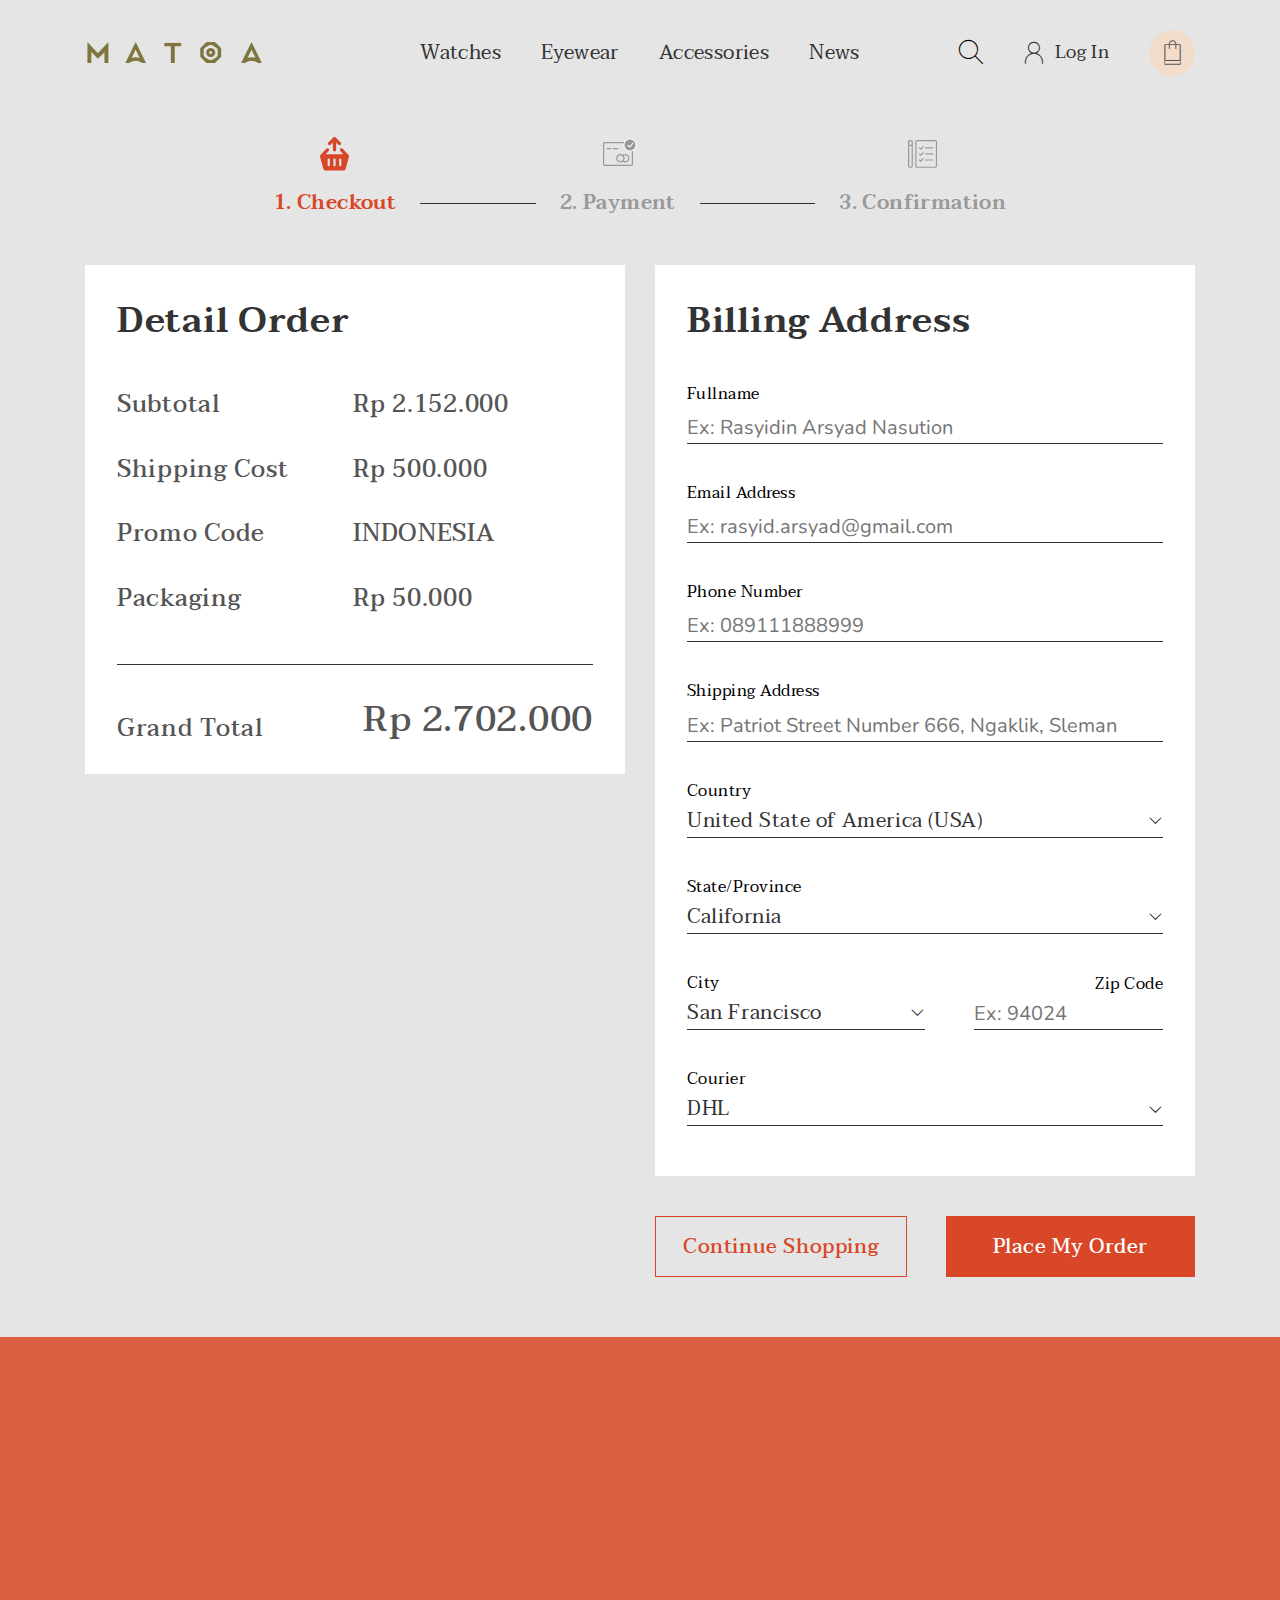
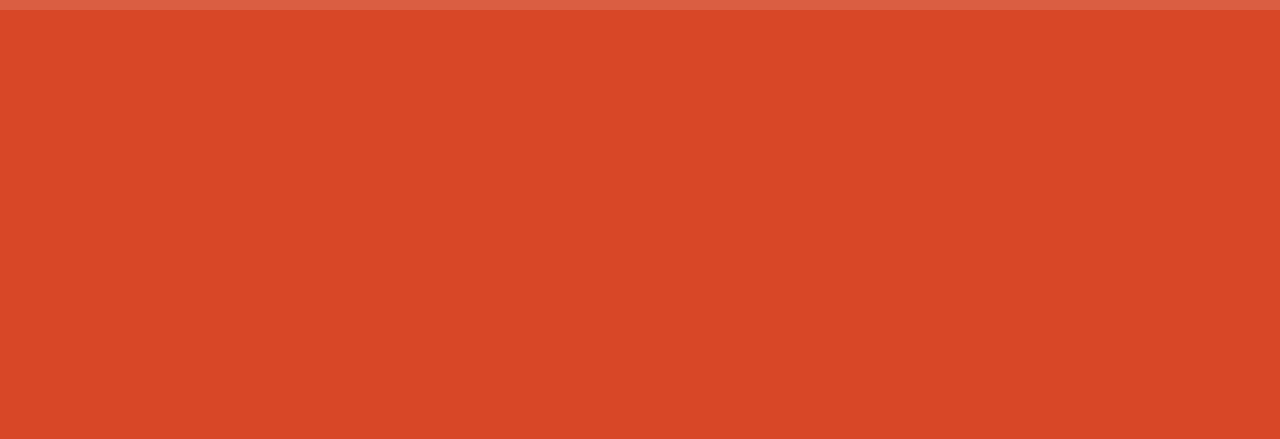
==== commit d891e993: "Add files via upload" ====
--- a/checkout.html
+++ b/checkout.html
@@ -6,7 +6,7 @@
 	<meta charset="UTF-8">
 	<meta name="format-detection" content="telephone=no">
 	<!-- <style>body{opacity: 0;}</style> -->
-	<link rel="stylesheet" href="css/style.min.css?_v=20230109124743">
+	<link rel="stylesheet" href="css/style.min.css?_v=20230117231212">
 	<link rel="shortcut icon" href="favicon.ico">
 	<!-- <meta name="robots" content="noindex, nofollow"> -->
 	<meta name="viewport" content="width=device-width, initial-scale=1.0">
@@ -85,7 +85,7 @@
 								<div class="form-address__body">
 									<h2 class="form-address__title title">Billing Address</h2>
 									<div class="form-address__line">
-										<label for="name" class="form-address__label">Fullname</label>
+										<label for="full-name" class="form-address__label">Fullname</label>
 										<input id="full-name" data-required autocomplete="off" data-error="Помилка" type="text" name="full-name" placeholder="Ex: Rasyidin Arsyad Nasution" class="form-address__input">
 									</div>
 									<div class="form-address__line">
@@ -144,7 +144,7 @@
 									</div>
 								</div>
 								<div class="form-address__action">
-									<a href="home.html" type="button" class="form-address__border-button border-button border-button--shopping">Continue Shopping</a>
+									<a href="home.html" class="form-address__border-button border-button border-button--shopping">Continue Shopping</a>
 									<button data-ripple type="submit" class="form-address__button button button--order">Place My Order</button>
 								</div>
 							</form>
@@ -413,7 +413,7 @@
 			</div>
 		</div>
 	</div>
-	<script src="js/app.min.js?_v=20230109124743"></script>
+	<script src="js/app.min.js?_v=20230117231212"></script>
 </body>
 
 </html>--- a/css/style.min.css
+++ b/css/style.min.css
@@ -1 +1 @@
-@charset "UTF-8";@import url(https://fonts.googleapis.com/css?family=Taviraj:300,regular,500,600,700&display=swap);@import url(https://fonts.googleapis.com/css?family=Nunito:300,regular&display=swap);@font-face{font-family:icons;font-display:swap;src:url(../fonts/icons.woff2) format("woff2"),url(../fonts/icons.woff) format("woff");font-weight:400;font-style:normal}.select__value:after,[class*=_icon-]:before{font-family:icons;font-style:normal;font-weight:400;font-variant:normal;text-transform:none;line-height:1;-webkit-font-smoothing:antialiased;-moz-osx-font-smoothing:grayscale}[class*=_icon-]:before{display:block}._icon-arrow_select:before{content:"\e900"}._icon-bag:before{content:"\e901"}._icon-basket:before{content:"\e902"}._icon-car:before{content:"\e903"}._icon-clock:before{content:"\e904"}._icon-delete:before{content:"\e905"}._icon-facebook:before{content:"\e906"}._icon-heart:before{content:"\e907"}._icon-instagram:before{content:"\e908"}._icon-left_grey:before{content:"\e909"}._icon-left_orange:before{content:"\e90a"}._icon-minus:before{content:"\e90b"}._icon-plus:before{content:"\e90c"}._icon-right:before{content:"\e90d"}._icon-right_black:before{content:"\e90e"}._icon-search:before{content:"\e90f"}._icon-twitter:before{content:"\e910"}._icon-user:before{content:"\e911"}._icon-youtube:before{content:"\e912"}*{padding:0;margin:0;border:0}*,:after,:before{-webkit-box-sizing:border-box;box-sizing:border-box}body,html{height:100%;min-width:320px}body{color:#555;line-height:1;font-family:Nunito;font-size:1rem;-ms-text-size-adjust:100%;-moz-text-size-adjust:100%;-webkit-text-size-adjust:100%;-webkit-font-smoothing:antialiased;-moz-osx-font-smoothing:grayscale}button,input,textarea{font-family:Nunito;font-size:inherit}button{cursor:pointer;color:inherit;background-color:transparent}a{color:inherit;text-decoration:none}ul li{list-style:none}img{vertical-align:top}h1,h2,h3,h4,h5,h6{font-weight:inherit;font-size:inherit}body{background:#e5e5e5}.lock body{overflow:hidden;-ms-touch-action:none;touch-action:none;-ms-scroll-chaining:none;overscroll-behavior:none}.wrapper{min-height:100%;display:-webkit-box;display:-ms-flexbox;display:flex;-webkit-box-orient:vertical;-webkit-box-direction:normal;-ms-flex-direction:column;flex-direction:column;overflow:hidden}@supports (overflow:clip){.wrapper{overflow:clip}}.wrapper>main{-webkit-box-flex:1;-ms-flex:1 1 auto;flex:1 1 auto}.wrapper>*{min-width:0}[class*=__container]{max-width:71.25rem;margin:0 auto;padding:0 .9375rem}.button{display:-webkit-inline-box;display:-ms-inline-flexbox;display:inline-flex;-webkit-box-pack:center;-ms-flex-pack:center;justify-content:center;-webkit-box-align:center;-ms-flex-align:center;align-items:center;padding:.9375rem 2.1875rem .875rem 2.1875rem;background:#d84727;font-family:Taviraj;font-weight:500;font-size:1.25rem;line-height:1.6;letter-spacing:.03em;color:#fff;-webkit-transition:all .3s ease 0s;-o-transition:all .3s ease 0s;transition:all .3s ease 0s}.button._fw{width:100%}.button--height68{padding:1.125rem 2.1875rem}.button--height39{padding:.5rem 2.1875rem;line-height:1.5;letter-spacing:.02em;font-size:1rem}.button--large{font-weight:600;padding:1.375rem 2.1875rem;line-height:1;letter-spacing:.02em;font-size:1.5rem}.button--basket{padding:.875rem 1.875rem;font-weight:400;font-size:1.25rem;line-height:1.7;letter-spacing:.02em;color:#fff;-webkit-box-flex:0;-ms-flex:0 0 18.738739%;flex:0 0 18.738739%;min-width:13rem}.button--basket span{display:-webkit-box;display:-ms-flexbox;display:flex;-webkit-box-align:center;-ms-flex-align:center;align-items:center;gap:1.1563rem}.button--basket span::before{-webkit-box-flex:0;-ms-flex:0 0 1.375rem;flex:0 0 1.375rem;height:1.125rem;width:1.375rem}.border-button{display:-webkit-inline-box;display:-ms-inline-flexbox;display:inline-flex;-webkit-box-pack:center;-ms-flex-pack:center;justify-content:center;-webkit-box-align:center;-ms-flex-align:center;align-items:center;font-family:Taviraj;font-weight:500;font-size:1.25rem;line-height:1.6;letter-spacing:.03em;color:#d84727;padding:.8125rem 1.6875rem .8125rem 1.6875rem;border:.0625rem solid #d84727}.border-button:hover{background:#ac3a20;color:#fff}.border-button--small{font-weight:400;font-size:1rem;line-height:1.67;letter-spacing:.02em;padding:.875rem 1.6875rem .875rem 1.6875rem;border:.125rem solid #d84727}.border-button--big{font-weight:400;font-size:1.25rem;line-height:1.6;letter-spacing:.03em;color:#d84727;padding:1rem 5.6875rem 1rem 5.6875rem;border:.0625rem solid #d84727}.border-button--cicil{padding:.8125rem 2.5rem .8125rem 2.5rem;border:.125rem solid #d84727;position:relative;z-index:2}.border-button--cicil .cicil-orange{display:inline-block}.border-button--cicil img{max-width:100%}.border-button--cicil:hover .cicil-orange{border:.125rem solid transparent;display:none}.border-button--cicil:hover .cicil-white{display:inline-block}.border-button--cicil .cicil-white{display:none}input[type=email],input[type=tel],input[type=text],textarea{-webkit-appearance:none;-moz-appearance:none}.input{border-radius:0!important;width:100%;display:block;padding:.5625rem 1rem;background:#fff}.input._form-focus{outline:.0187rem solid #333}textarea.input{resize:none;padding:0 0}.options{display:-webkit-box;display:-ms-flexbox;display:flex;-webkit-box-orient:vertical;-webkit-box-direction:normal;-ms-flex-direction:column;flex-direction:column;-webkit-box-align:start;-ms-flex-align:start;align-items:flex-start}.options__item{position:relative;cursor:pointer}.options__item:not(:last-child){margin-bottom:.3125em}.options__input{width:0;height:0;opacity:0;position:absolute}.options__input:focus+.options__label:before{-webkit-box-shadow:0 0 5px #000;box-shadow:0 0 5px #000}.options__input:checked+.options__label:after{-webkit-transform:scale(1);-ms-transform:scale(1);transform:scale(1)}.options__label{display:-webkit-inline-box;display:-ms-inline-flexbox;display:inline-flex;-webkit-box-align:center;-ms-flex-align:center;align-items:center;cursor:pointer;gap:10px}.options__label:before{content:"";-ms-flex-item-align:start;align-self:flex-start;width:20px;height:20px;-webkit-box-flex:0;-ms-flex:0 0 20px;flex:0 0 20px;border-radius:50%;border:1px solid #a7a9ac}.options__label:after{content:"";-webkit-transition:all .3s ease 0s;-o-transition:all .3s ease 0s;transition:all .3s ease 0s;-webkit-transform:scale(0);-ms-transform:scale(0);transform:scale(0);width:10px;height:10px;border-radius:50%;background-color:#77243a;position:absolute;left:5px;top:5px}.select{position:relative}.select__body{position:relative}.select__title{text-align:left;background:#fff;border:.0187rem solid #333;cursor:pointer;width:100%;font-family:Taviraj;font-weight:500;line-height:1.5;letter-spacing:.03em;color:#999}.form-address .select__title{border:0;font-weight:400;font-size:1.25rem;line-height:1.2;letter-spacing:.03em;color:#333}.select__value{display:-webkit-box;display:-ms-flexbox;display:flex;-webkit-box-align:center;-ms-flex-align:center;align-items:center;height:2.625rem;padding:0 1rem;gap:.625rem}.select__value>*{-webkit-box-flex:1;-ms-flex:1 1 auto;flex:1 1 auto}.select__value:after{content:"\e900";width:1.5rem;height:1.5rem;display:-webkit-box;display:-ms-flexbox;display:flex;-webkit-box-pack:center;-ms-flex-pack:center;justify-content:center;-webkit-box-align:center;-ms-flex-align:center;align-items:center;-ms-flex-item-align:center;-ms-grid-row-align:center;align-self:center;color:#000}._select-open .select__value:after{-webkit-transform:rotate(-180deg);-ms-transform:rotate(-180deg);transform:rotate(-180deg)}.select__value._select-pseudo-label::before{content:attr(data-pseudo-label);opacity:.5}.form-address .select__value{padding:0;height:2rem}.form-address .select__value::after{font-size:.4688rem;width:.9375rem}.select__input{width:100%;background-color:transparent;height:100%}.select__options{position:absolute;top:1.875rem;min-width:100%;left:0;background-color:#fff;border:.0187rem solid #333;border-top:0;padding:.3125rem 0 .3125rem 0}.form-address .select__options{border:0;right:-1.9375rem;left:-1.9375rem;padding-left:2rem}.select__scroll{overflow-y:auto;overflow-x:hidden;max-height:12.5rem}.select__option{width:100%;text-align:left;cursor:pointer;padding:.3125rem .9375rem;font-family:Taviraj;font-weight:500;line-height:1.5;letter-spacing:.03em;color:#999}.select__option._select-selected{background-color:#eee}.form-address .select__option{font-weight:400;font-size:1.25rem;line-height:1.2;letter-spacing:.03em}.select__row{display:-webkit-inline-box;display:-ms-inline-flexbox;display:inline-flex;-webkit-box-align:center;-ms-flex-align:center;align-items:center}.select._select-open{z-index:5}._select-tag{cursor:pointer}.quantity{width:7.5rem;height:2.25rem;display:-webkit-box;display:-ms-flexbox;display:flex;-webkit-box-align:center;-ms-flex-align:center;align-items:center}.quantity__button{-webkit-box-flex:0;-ms-flex:0 0 1.875rem;flex:0 0 1.875rem;height:1.875rem;position:relative;border:.0625rem solid #777;-webkit-transition:all .3s ease 0s;-o-transition:all .3s ease 0s;transition:all .3s ease 0s}.quantity__button::after,.quantity__button::before{content:"";cursor:pointer;position:absolute;top:50%;left:50%;-webkit-transition:all .3s ease 0s;-o-transition:all .3s ease 0s;transition:all .3s ease 0s;margin:0 0 0 -.4375rem;background:#777;width:1rem;height:.0625rem}.quantity__button_plus::before{-webkit-transform:rotate(-90deg);-ms-transform:rotate(-90deg);transform:rotate(-90deg)}.quantity__input{-webkit-box-flex:1;-ms-flex:1 1 auto;flex:1 1 auto}.quantity__input input{font-family:Taviraj;background:0 0;font-size:2.25rem;letter-spacing:.02em;color:#000;height:100%;width:100%;text-align:center}body::after{content:"";background-color:rgba(0,0,0,.5);position:fixed;width:100%;height:100%;top:0;left:0;opacity:0;-webkit-transition:opacity .8s ease 0s;-o-transition:opacity .8s ease 0s;transition:opacity .8s ease 0s;pointer-events:none;z-index:149}.popup-show body::after{opacity:1}.popup{position:fixed;top:0;left:0;bottom:0;right:0;padding:1.875rem .625rem;-webkit-transition:visibility .8s ease 0s;-o-transition:visibility .8s ease 0s;transition:visibility .8s ease 0s;visibility:hidden;pointer-events:none}.popup_show{z-index:150;visibility:visible;overflow:auto;pointer-events:auto}.popup_show .popup__content{visibility:visible;-webkit-transform:scale(1);-ms-transform:scale(1);transform:scale(1)}.popup__wrapper{display:-webkit-box;display:-ms-flexbox;display:flex;-webkit-box-orient:vertical;-webkit-box-direction:normal;-ms-flex-direction:column;flex-direction:column;-webkit-box-align:center;-ms-flex-align:center;align-items:center;min-height:100%;-webkit-box-flex:1;-ms-flex:1 1 auto;flex:1 1 auto;width:100%;display:flex;-webkit-box-pack:center;-ms-flex-pack:center;justify-content:center;align-items:center}.popup__content{visibility:hidden;-webkit-transform:scale(0);-ms-transform:scale(0);transform:scale(0);-webkit-transition:-webkit-transform .3s ease 0s;transition:-webkit-transform .3s ease 0s;-o-transition:transform .3s ease 0s;transition:transform .3s ease 0s;transition:transform .3s ease 0s,-webkit-transform .3s ease 0s;background:#f7f6f4;padding:1.25rem;width:100%;max-width:56.25rem}.lock .popup__content{visibility:visible}.popup--search .popup__content{max-width:31.25rem}.popup--search .popup__content .popup__close{position:fixed;top:4%;right:4%;width:1.875rem;height:1.875rem}.popup--search .popup__content .popup__close::after,.popup--search .popup__content .popup__close::before{content:"";position:absolute;left:0;width:100%;height:.0625rem;background:#000}.popup--search .popup__content .popup__close::before{-webkit-transform:rotate(-45deg);-ms-transform:rotate(-45deg);transform:rotate(-45deg)}.popup--search .popup__content .popup__close::after{-webkit-transform:rotate(45deg);-ms-transform:rotate(45deg);transform:rotate(45deg)}.popup--bag .popup__content{max-width:69.375rem;padding:2.5rem 2rem}.popup--bag .popup__content .popup__close{display:none}[data-ripple]{position:relative;overflow:hidden;-webkit-transition:all .3s ease 0s;-o-transition:all .3s ease 0s;transition:all .3s ease 0s}.ripple{position:absolute;border-radius:50%;background-color:rgba(255,255,255,.3);border:1px solid rgba(255,255,255,.5);-webkit-animation:button-circle 1.5s ease forwards;animation:button-circle 1.5s ease forwards}@-webkit-keyframes button-circle{0%{-webkit-transform:scale(0);transform:scale(0)}100%{-webkit-transform:scale(10);transform:scale(10);opacity:0}}@keyframes button-circle{0%{-webkit-transform:scale(0);transform:scale(0)}100%{-webkit-transform:scale(10);transform:scale(10);opacity:0}}[class*=-ibg]{position:relative}[class*=-ibg] img{position:absolute;width:100%;height:100%;top:0;left:0;-o-object-fit:cover;object-fit:cover}[class*=-ibg_contain] img{-o-object-fit:contain;object-fit:contain}.title{font-family:Taviraj;font-weight:500;font-size:2.25rem;line-height:1.11;letter-spacing:.02em;color:#333}.title::after{content:"";display:block;background:#000;width:3.5555555556em;height:.0625rem;margin-top:.2222222222em}.title--small::after{width:1.8055555556em}.title--semibold{font-weight:600}.title--white{color:#fff;font-weight:600;font-size:1.5rem;letter-spacing:.02em}.title--white::after{margin-top:.625rem;background:#fff}.more{display:inline-block;font-family:Taviraj;font-weight:600;line-height:1.68;letter-spacing:.03em;color:#333;cursor:pointer}.more::after{content:"";display:block;width:100%;height:.125rem;background-color:#333;-webkit-transition:background-color .3s ease 0s;-o-transition:background-color .3s ease 0s;transition:background-color .3s ease 0s}.more:hover::after{content:"";background-color:transparent}.search-form__title:not(:last-child){margin-bottom:.625rem}.search-form__title .title--small::after{text-decoration:none}.search-form__body{display:-webkit-box;display:-ms-flexbox;display:flex;gap:1.25rem}.search-form__body .button{padding:0;background:0 0;font-size:2.5rem;-ms-flex-item-align:start;align-self:flex-start;color:#000}.search-form__line{-webkit-box-flex:1;-ms-flex:1 1 auto;flex:1 1 auto}.search-form__line .form__error{color:red;margin-top:.625rem;padding-left:.625rem}.search-form__input{height:2.625rem;color:#000;font-size:1.25rem}.label-footer{font-family:Taviraj;font-weight:500;font-size:1.25rem;line-height:1.4;letter-spacing:.02em}.label-footer:not(:last-child){margin-bottom:.5rem}.social{display:-webkit-box;display:-ms-flexbox;display:flex;-ms-flex-wrap:wrap;flex-wrap:wrap;gap:1.5625rem;font-size:2rem;-ms-grid-column:1;-ms-grid-column-span:2;grid-column:1/span 2;margin-top:1.5rem}.social__item{-webkit-transition:all .3s ease 0s;-o-transition:all .3s ease 0s;transition:all .3s ease 0s}.social__item:hover{-webkit-transform:scale(1.2);-ms-transform:scale(1.2);transform:scale(1.2)}.header{position:fixed;top:0;left:0;width:100%;background:#e5e5e5;z-index:100}.header__container{display:-ms-grid;display:grid;-ms-grid-columns:17.5rem 1fr 17.5rem;grid-template-columns:17.5rem 1fr 17.5rem;-webkit-box-align:center;-ms-flex-align:center;align-items:center}.header__logo{position:relative;z-index:5}.header__logo img{max-width:11.125rem}.header__action{position:relative;z-index:4;display:-webkit-box;display:-ms-flexbox;display:flex;-webkit-box-align:center;-ms-flex-align:center;align-items:center;-webkit-column-gap:2.5rem;-moz-column-gap:2.5rem;column-gap:2.5rem;row-gap:.9375rem;-webkit-box-pack:end;-ms-flex-pack:end;justify-content:flex-end}.menu__list{display:-webkit-box;display:-ms-flexbox;display:flex;-ms-flex-wrap:wrap;flex-wrap:wrap;-webkit-box-pack:center;-ms-flex-pack:center;justify-content:center;-webkit-box-align:center;-ms-flex-align:center;align-items:center;-webkit-column-gap:2.5rem;-moz-column-gap:2.5rem;column-gap:2.5rem;row-gap:.125rem}.menu__link{font-family:Taviraj;font-size:1.25rem;line-height:1.3;letter-spacing:.02em;color:#333}.menu__link:hover{text-decoration:underline}.action-header__search{font-size:1.6rem}.action-header__search::before{color:#000}.action-header__login{display:-webkit-box;display:-ms-flexbox;display:flex;gap:.625rem;font-family:Taviraj;font-size:1.125rem;line-height:1.72;letter-spacing:.02em;color:#333;-webkit-box-align:center;-ms-flex-align:center;align-items:center}.action-header__login::before{font-size:1.5rem}.action-header__bag{font-size:1.5rem;width:2.875rem;height:2.875rem;background:#f1ddc9;border-radius:50%;display:-webkit-box;display:-ms-flexbox;display:flex;-webkit-box-flex:0;-ms-flex:0 0 2.875rem;flex:0 0 2.875rem;-webkit-box-align:center;-ms-flex-align:center;align-items:center;-webkit-box-pack:center;-ms-flex-pack:center;justify-content:center;position:relative}.action-header__bag span{position:absolute;left:-.3125rem;bottom:-.3125rem;color:#555;font-size:.75rem;font-weight:700;width:1.25rem;height:1.25rem;background:rgba(253,127,0,.6588235294);-webkit-box-align:center;-ms-flex-align:center;align-items:center;justify-items:center;display:-ms-grid;display:grid;border-radius:50%;opacity:0}.header__action_icon-user{font-size:1.3206rem}.icon-menu{display:none}.footer{background:#d84727;color:#fff;font-family:Taviraj;overflow:hidden}.footer__container{display:-webkit-box;display:-ms-flexbox;display:flex;gap:1.875rem;-webkit-box-pack:justify;-ms-flex-pack:justify;justify-content:space-between;position:relative;-webkit-transform:translate(0,20%);-ms-transform:translate(0,20%);transform:translate(0,20%);opacity:0}.footer__container::after,.footer__container::before{content:"";position:absolute;width:25.8125rem;height:17.5rem;background:url(../img/footer/decor-footer.svg) 0 0/100% no-repeat}.footer__container::before{left:-14.5%;top:45%}.footer__container::after{right:-24%;top:-10%}._watcher-view .footer__container{-webkit-transform:translate(0,0);-ms-transform:translate(0,0);transform:translate(0,0);opacity:1;-webkit-transition:all .8s ease 0s;-o-transition:all .8s ease 0s;transition:all .8s ease 0s}.footer__column{position:relative;z-index:2}.footer__logo{display:inline-block}.footer__logo img{max-width:11.125rem}.footer__logo:not(:last-child){margin-bottom:1.6875rem}.footer__block:not(:last-child){margin-bottom:1.25rem}.footer__text{line-height:1.68;letter-spacing:.03em}.footer__title{cursor:default}.footer__title:not(:last-child){margin-bottom:1rem}.footer__cotacts{display:-ms-grid;display:grid;-ms-grid-columns:auto 1fr;grid-template-columns:auto 1fr;-webkit-column-gap:2.25rem;-moz-column-gap:2.25rem;column-gap:2.25rem}.contacts-footer__value{line-height:2;letter-spacing:.03em}.contacts-footer__value:hover{text-decoration:underline}.menu-footer__list{font-size:1rem;line-height:1.5;letter-spacing:.03em}.menu-footer__item:not(:last-child){margin-bottom:.5rem}.menu-footer__link:hover{text-decoration:underline}.main-slider__container{position:relative}.main-slider__container::before{content:"";position:absolute;top:0;right:0;width:100%;min-height:91%;background:#f1ddc9}.main-slider__container::after{content:"";position:absolute;top:-21%;right:-21%;width:49.375rem;height:31.75rem;background:url(../img/main/main-slider/main-decor.svg) no-repeat 0 0}.main-slider__slider{position:relative;z-index:2}.main-slider__action-mobile{display:none}.main-slider__arrows{position:relative;display:-webkit-box;display:-ms-flexbox;display:flex;-webkit-box-pack:space-evenly;-ms-flex-pack:space-evenly;justify-content:space-evenly;-webkit-box-align:center;-ms-flex-align:center;align-items:center;gap:.9375rem;font-size:1.5rem;-webkit-transition:all .3s ease 0s;-o-transition:all .3s ease 0s;transition:all .3s ease 0s}.main-slider__arrow{-webkit-box-flex:0;-ms-flex:0 0 3.75rem;flex:0 0 3.75rem;height:3.75rem;width:3.75rem;color:#d84727;border:.125rem solid #d84727}.main-slider__arrow:hover{color:#fff;background:#d84727}.main-slider__arrow:first-child{-webkit-transform:translate(0,0) rotate(180deg) scale(1) skew(0,0);-ms-transform:translate(0,0) rotate(180deg) scale(1) skew(0,0);transform:translate(0,0) rotate(180deg) scale(1) skew(0,0)}.slide-main-slider{display:-webkit-box;display:-ms-flexbox;display:flex;-webkit-column-gap:2.9375rem;-moz-column-gap:2.9375rem;column-gap:2.9375rem;-ms-flex-wrap:wrap;flex-wrap:wrap}.slide-main-slider__image-ibg_contain{-webkit-box-flex:0;-ms-flex:0 0 30%;flex:0 0 30%;padding-bottom:60.807292%;margin-bottom:1.25rem;position:relative;z-index:2}.slide-main-slider__title{font-family:Taviraj;font-size:3.75rem;line-height:1.3;letter-spacing:.02em;text-transform:uppercase}.slide-main-slider__title:not(:last-child){margin-bottom:1.5rem}.slide-main-slider__title::after{content:"";display:block;width:1.5833333333em;height:.125rem;background:#000;margin-top:.1333333333em}.slide-main-slider__text{line-height:1.37;letter-spacing:.03em;color:#333}.slide-main-slider__text:not(:last-child){margin-bottom:.5rem}.slide-main-slider__more:not(:last-child){margin-bottom:2.75rem}.slide-main-slider__action{display:-webkit-box;display:-ms-flexbox;display:flex;-ms-flex-wrap:wrap;flex-wrap:wrap;-webkit-column-gap:1rem;-moz-column-gap:1rem;column-gap:1rem;row-gap:.9375rem}.discover-now__container{display:-webkit-box;display:-ms-flexbox;display:flex;gap:1.875rem}.item-discover-now{-webkit-box-flex:1;-ms-flex:1 1 50%;flex:1 1 50%;background:#fff;padding:2rem .5rem .5rem 2rem;-webkit-transform:translate(0,20%);-ms-transform:translate(0,20%);transform:translate(0,20%);opacity:0}.item-discover-now__title{font-family:Taviraj;font-size:1.75rem;line-height:1.14;letter-spacing:.03em;color:#333}.item-discover-now__title:not(:last-child){margin-bottom:.5rem}.item-discover-now__title span{font-weight:600}.item-discover-now__text{max-width:21.875rem;line-height:1.5;letter-spacing:.03em;color:#777;-ms-grid-column-span:2;grid-column:span 2}.item-discover-now__text:not(:last-child){margin-bottom:.25rem}.item-discover-now__link{-ms-grid-column-align:start;justify-self:start}.item-discover-now__image{text-align:center;-ms-grid-column-align:end;justify-self:end;margin-top:-.5rem}.item-discover-now__image img{max-width:100%}._watcher-view .item-discover-now{-webkit-transform:translate(0,0);-ms-transform:translate(0,0);transform:translate(0,0);opacity:1;-webkit-transition:all .8s ease 0s;-o-transition:all .8s ease 0s;transition:all .8s ease 0s}.monthly-deals__container{-webkit-transform:translate(0,6.25rem);-ms-transform:translate(0,6.25rem);transform:translate(0,6.25rem);opacity:0}._watcher-view .monthly-deals__container{-webkit-transform:translate(0,0);-ms-transform:translate(0,0);transform:translate(0,0);opacity:1;-webkit-transition:all .8s ease 0s;-o-transition:all .8s ease 0s;transition:all .8s ease 0s}.monthly-deals__title{-ms-grid-column-align:center;justify-self:center}.monthly-deals__items{padding-bottom:5rem;display:-ms-grid;display:grid;-webkit-box-pack:center;-ms-flex-pack:center;justify-content:center;-webkit-column-gap:1.875rem;-moz-column-gap:1.875rem;column-gap:1.875rem;row-gap:4.375rem;-ms-grid-columns:(1fr)[4];grid-template-columns:repeat(4,1fr)}.touch .monthly-deals__items{row-gap:8.75rem}.item-monthly-deal{padding:0 1.5rem 1rem 1.5rem;font-family:Taviraj;position:relative;display:-ms-inline-grid;display:inline-grid;grid-auto-flow:row}.item-monthly-deal::after{content:"";position:absolute;top:0;left:0;width:100%;background:#fff;height:100%;-webkit-transition:all .2s ease 0s;-o-transition:all .2s ease 0s;transition:all .2s ease 0s}.item-monthly-deal__image-ibg{display:block;z-index:2;padding-bottom:106.7632850242%;-webkit-transform:translate(0,-2.5rem);-ms-transform:translate(0,-2.5rem);transform:translate(0,-2.5rem);-webkit-box-shadow:0 .25rem .25rem rgba(0,0,0,.25);box-shadow:0 .25rem .25rem rgba(0,0,0,.25);overflow:hidden}.item-monthly-deal__image-ibg img{-webkit-transition:all .2s linear 0s;-o-transition:all .2s linear 0s;transition:all .2s linear 0s}.item-monthly-deal__body{position:relative;z-index:2}.item-monthly-deal__title{font-weight:500;font-size:1.5rem;line-height:1.33;color:#333}.item-monthly-deal__title:not(:last-child){margin-bottom:.125rem}.item-monthly-deal__sale{line-height:1.5;color:#777}.item-monthly-deal__sale:not(:last-child){margin-bottom:.375rem}.item-monthly-deal__price-old{line-height:1.5;color:#777;position:relative;display:inline-block;padding:0 .1875rem}.item-monthly-deal__price-old::after{content:"";display:inline-block;position:absolute;top:50%;left:0;width:100%;height:.125rem;background:#d93f3f}.item-monthly-deal__price{font-size:1.5rem;line-height:1.33;color:#333;-webkit-box-flex:1;-ms-flex-positive:1;flex-grow:1}.item-monthly-deal__hiden{z-index:2;overflow:hidden;position:absolute;top:calc(100% + 1.5rem);left:0;width:100%;visibility:hidden;opacity:0;-webkit-transition:all .2s ease 0s;-o-transition:all .2s ease 0s;transition:all .2s ease 0s}.item-monthly-deal__actions{display:-webkit-box;display:-ms-flexbox;display:flex;-webkit-box-align:center;-ms-flex-align:center;align-items:center;-webkit-box-pack:justify;-ms-flex-pack:justify;justify-content:space-between;-webkit-column-gap:.5rem;-moz-column-gap:.5rem;column-gap:.5rem}.item-monthly-deal__button{-webkit-box-flex:1;-ms-flex:1 1 auto;flex:1 1 auto;padding:.4688rem .9375rem}.item-monthly-deal:hover{-webkit-box-shadow:0 1.25rem 1.25rem rgba(0,0,0,.04);box-shadow:0 1.25rem 1.25rem rgba(0,0,0,.04);z-index:5}.item-monthly-deal:hover .item-monthly-deal__hiden{visibility:visible;opacity:1;overflow:visible}.item-monthly-deal:hover .item-monthly-deal__image-ibg img{-webkit-transform:scale(1.1);-ms-transform:scale(1.1);transform:scale(1.1)}.item-monthly-deal:hover::after{height:calc(100% + 4.375rem);visibility:visible;opacity:1}.touch .item-monthly-deal{-webkit-box-shadow:0 1.25rem 1.25rem rgba(0,0,0,.04);box-shadow:0 1.25rem 1.25rem rgba(0,0,0,.04);-ms-flex-item-align:start;-ms-grid-row-align:start;align-self:start;z-index:6}.touch .item-monthly-deal .item-monthly-deal__hiden{visibility:visible;opacity:1;overflow:visible}.touch .item-monthly-deal .item-monthly-deal__image-ibg img{-webkit-transform:scale(1.1);-ms-transform:scale(1.1);transform:scale(1.1)}.touch .item-monthly-deal::after{height:calc(100% + 4.375rem)}.border-button--favorite{-webkit-box-flex:0;-ms-flex:0 0 2.4375rem;flex:0 0 2.4375rem;height:2.4375rem;display:-webkit-box;display:-ms-flexbox;display:flex;-webkit-box-pack:center;-ms-flex-pack:center;justify-content:center;-webkit-box-align:center;-ms-flex-align:center;align-items:center;color:#d84727;border:.0625rem solid #d84727;font-size:1.125rem;-webkit-transition:all .3s ease 0s;-o-transition:all .3s ease 0s;transition:all .3s ease 0s}.border-button--favorite::before{-webkit-box-flex:0;-ms-flex:0 0 1.125rem;flex:0 0 1.125rem;display:-webkit-inline-box;display:-ms-inline-flexbox;display:inline-flex;-ms-flex-item-align:center;-ms-grid-row-align:center;align-self:center;margin-bottom:-.125rem}.border-button--favorite:hover{color:#fff;background:#d84727}.recent-news__container{position:relative;-webkit-transform:translate(0,5%);-ms-transform:translate(0,5%);transform:translate(0,5%);opacity:0}._watcher-view .recent-news__container{-webkit-transform:translate(0,0);-ms-transform:translate(0,0);transform:translate(0,0);opacity:1;-webkit-transition:all .5s ease 0s;-o-transition:all .5s ease 0s;transition:all .5s ease 0s}.recent-news__title{position:relative;z-index:3}.recent-news__body{display:-webkit-box;display:-ms-flexbox;display:flex;-webkit-column-gap:4.0625rem;-moz-column-gap:4.0625rem;column-gap:4.0625rem;position:relative;z-index:2}.recent-news__content{position:relative;z-index:2;-webkit-box-flex:0;-ms-flex:0 0 37.4%;flex:0 0 37.4%;-ms-flex-item-align:center;-ms-grid-row-align:center;align-self:center;font-family:Taviraj}.recent-news__content:not(:last-child){margin-bottom:.9375rem}.recent-news__label{font-size:1.25rem;line-height:2;letter-spacing:.02em;color:#777}.recent-news__label:not(:last-child){margin-bottom:.5rem}.recent-news__text{line-height:1.33;letter-spacing:.02em;color:#333}.recent-news__border-button{padding:.875rem 2.8125rem}.recent-news__image{-webkit-box-flex:1;-ms-flex:1 1 auto;flex:1 1 auto;-ms-flex-item-align:center;-ms-grid-row-align:center;align-self:center;position:relative}.recent-news__image img{max-width:100%;position:relative;z-index:3}.recent-news__image::before{content:"";position:absolute;top:-15.065502%;right:-34.375%;width:100%;height:94.628099%;background:#f1ddc9}.recent-news__image::after{content:"";position:absolute;top:-21.900826%;left:19.672131%;width:127.540984%;height:142.561983%;background:url(../img/main/recent-news/recent-decor.svg) no-repeat 0 0}.series__container{-webkit-transform:translate(0,20%);-ms-transform:translate(0,20%);transform:translate(0,20%);opacity:0}._watcher-view .series__container{-webkit-transform:translate(0,0);-ms-transform:translate(0,0);transform:translate(0,0);opacity:1;-webkit-transition:all .8s ease 0s;-o-transition:all .8s ease 0s;transition:all .8s ease 0s}.series__columns{display:-ms-grid;display:grid;-ms-grid-columns:1fr 1fr 1fr;grid-template-columns:1fr 1fr 1fr;row-gap:2.1875rem;-webkit-box-align:start;-ms-flex-align:start;align-items:start}.series__column{display:-webkit-box;display:-ms-flexbox;display:flex;-webkit-box-orient:vertical;-webkit-box-direction:normal;-ms-flex-direction:column;flex-direction:column;-ms-flex-line-pack:start;align-content:start}.series__article{-webkit-box-flex:0;-ms-flex:0 1 31.081081%;flex:0 1 31.081081%;display:-webkit-box;display:-ms-flexbox;display:flex;-webkit-box-orient:vertical;-webkit-box-direction:normal;-ms-flex-direction:column;flex-direction:column;-ms-flex-wrap:wrap;flex-wrap:wrap;-webkit-transition:all .3s ease 0s;-o-transition:all .3s ease 0s;transition:all .3s ease 0s}.series__title{font-weight:400;font-size:2.25rem}.items-series{-webkit-box-flex:1;-ms-flex-positive:1;flex-grow:1;font-family:Taviraj}.items-series__body{display:-ms-grid;display:grid;row-gap:1.5rem;-ms-grid-columns:8.1875rem auto;grid-template-columns:8.1875rem auto;-ms-flex-line-pack:center;align-content:center;-webkit-box-align:start;-ms-flex-align:start;align-items:start;align-content:center}.items-series__image-ibg_contain{display:block;padding-bottom:100%;-ms-flex-item-align:start;-ms-grid-row-align:start;align-self:start}.items-series__image-ibg_contain img{max-width:100%;display:inline-block;background:#f1ddc9}.items-series__content{max-width:15.9375rem}.items-series__value{font-weight:400;font-size:1.5rem;line-height:1.33;letter-spacing:.02em;color:#333}.items-series__value:not(:last-child){margin-bottom:.25rem}.items-series__price-old{line-height:1.5;color:#777;position:relative;display:inline-block;padding:0 .1875rem}.items-series__price-old::after{content:"";display:inline-block;position:absolute;top:50%;left:0;width:100%;height:.125rem;background:#d93f3f}.items-series__price{font-weight:500;font-size:1.75rem;line-height:1.42;letter-spacing:.02em;color:#222}.items-series__footer{text-align:center;position:relative}.items-series__footer::after{content:"";position:absolute;top:50%;left:0;width:100%;height:.0375rem;background-color:#999}.items-series__button-action{position:relative;z-index:1;display:-webkit-inline-box;display:-ms-inline-flexbox;display:inline-flex;background:#e5e5e5}.testimonials{font-family:Taviraj;font-style:normal}.testimonials__container{position:relative;-webkit-transform:translate(0,20%);-ms-transform:translate(0,20%);transform:translate(0,20%);opacity:0}.testimonials__container::before{content:"";position:absolute;top:0;left:-14.864865%;width:46.396396%;height:63.829787%;background:#f1ddc9}.testimonials__container::after{content:"";position:absolute;top:-21%;left:-9%;width:39.72973%;height:74.680851%;background:url(../img/main/testimonials/testimonials-decor.svg) 0 0 no-repeat}._watcher-view .testimonials__container{-webkit-transform:translate(0,0);-ms-transform:translate(0,0);transform:translate(0,0);opacity:1;-webkit-transition:all .8s ease 0s;-o-transition:all .8s ease 0s;transition:all .8s ease 0s}.testimonials__title{position:relative;z-index:2;font-weight:600;font-size:2.25rem;line-height:1.11;letter-spacing:.02em;color:#333;display:-ms-grid;display:grid;-webkit-box-pack:end;-ms-flex-pack:end;justify-content:end}.testimonials__title:not(:last-child){margin-bottom:.6875rem}.testimonials__slider{position:relative;z-index:2}.testimonials__wrapper:not(:last-child){margin-bottom:1rem}.testimonials__arrows{display:-webkit-box;display:-ms-flexbox;display:flex;-webkit-column-gap:2.5rem;-moz-column-gap:2.5rem;column-gap:2.5rem;font-size:1.5rem;color:#999;padding-top:1rem;padding-left:1.25rem}.testimonials__arrow-left{-webkit-transition:all .3s ease 0s;-o-transition:all .3s ease 0s;transition:all .3s ease 0s}.testimonials__arrow-left:hover{-webkit-transform:scale(1.5);-ms-transform:scale(1.5);transform:scale(1.5);color:#333}.touch .testimonials__arrow-left{font-size:1.5rem;color:#999;-webkit-transform:scale(1);-ms-transform:scale(1);transform:scale(1)}.testimonials__arrow-right{-webkit-transition:all .3s ease 0s;-o-transition:all .3s ease 0s;transition:all .3s ease 0s}.testimonials__arrow-right::before{-webkit-transform:rotate(180deg);-ms-transform:rotate(180deg);transform:rotate(180deg)}.testimonials__arrow-right:hover{-webkit-transform:scale(1.5);-ms-transform:scale(1.5);transform:scale(1.5);color:#333}.touch .testimonials__arrow-right{font-size:1.5rem;color:#999;-webkit-transform:scale(1);-ms-transform:scale(1);transform:scale(1)}.slide-testimonials__body{display:-webkit-box;display:-ms-flexbox;display:flex;-ms-flex-wrap:wrap;flex-wrap:wrap;-webkit-column-gap:5.5rem;-moz-column-gap:5.5rem;column-gap:5.5rem;row-gap:1.25rem}.slide-testimonials__image{-webkit-box-flex:0;-ms-flex:0 0 46.036036%;flex:0 0 46.036036%}.slide-testimonials__image img{max-width:100%}.slide-testimonials__name{font-weight:500;font-size:1.5rem;line-height:1.33;letter-spacing:.03em;color:#333}.slide-testimonials__name:not(:last-child){margin-bottom:.125rem}.slide-testimonials__profession{font-weight:300;font-size:1rem;line-height:2;letter-spacing:.03em;color:#777}.insta__container{-webkit-transform:translate(0,20%);-ms-transform:translate(0,20%);transform:translate(0,20%);opacity:0}._watcher-view .insta__container{-webkit-transform:translate(0,0);-ms-transform:translate(0,0);transform:translate(0,0);opacity:1;-webkit-transition:all .3s ease 0s;-o-transition:all .3s ease 0s;transition:all .3s ease 0s}.insta__items{display:-webkit-box;display:-ms-flexbox;display:flex;-ms-flex-wrap:wrap;flex-wrap:wrap}.insta__item{-webkit-box-flex:1;-ms-flex:1 1 20%;flex:1 1 20%}.insta__image-ibg{padding-bottom:100%}.insta__image-ibg img{max-width:100%}.pay{background:#da5e42}.pay__container{-webkit-transform:translate(0,20%);-ms-transform:translate(0,20%);transform:translate(0,20%);opacity:0}._watcher-view .pay__container{-webkit-transform:translate(0,0);-ms-transform:translate(0,0);transform:translate(0,0);opacity:1;-webkit-transition:all .8s ease 0s;-o-transition:all .8s ease 0s;transition:all .8s ease 0s}.pay__body{padding:2.5rem 0 1.4375rem 0;display:-ms-grid;display:grid;-ms-grid-columns:(6.25rem)[5];grid-template-columns:repeat(5,6.25rem);row-gap:.625rem;-webkit-box-pack:center;-ms-flex-pack:center;justify-content:center;-webkit-box-align:center;-ms-flex-align:center;align-items:center}.pay__items img{max-width:100%}.breadcrumbs{font-family:Taviraj;line-height:1.68;letter-spacing:.02em;color:#333}.breadcrumbs__container{overflow:auto}.breadcrumbs__list{display:-webkit-box;display:-ms-flexbox;display:flex;gap:.3125rem;white-space:nowrap}.breadcrumbs__item{display:-webkit-box;display:-ms-flexbox;display:flex;gap:.3125rem}.breadcrumbs__item::after{content:"/"}.breadcrumbs__item:last-child{color:#d84727}.breadcrumbs__item:last-child::after{display:none}.breadcrumbs__link{-webkit-transition:all .3s ease 0s;-o-transition:all .3s ease 0s;transition:all .3s ease 0s}.breadcrumbs__link:hover{text-decoration:underline}.body-product{font-family:Taviraj;padding-top:1.5rem;position:relative}.body-product::before{content:"";position:absolute;width:calc(50% - 8.3125rem);height:100%;top:0;left:0;background:#f1ddc9}.body-product__container{display:-ms-grid;display:grid;-ms-grid-columns:(1fr)[2];grid-template-columns:repeat(2,1fr);row-gap:.9375rem;position:relative;z-index:2}.body-product__image{min-width:0;display:-webkit-box;display:-ms-flexbox;display:flex;padding:0 0 2.6875rem 0;-webkit-box-pack:center;-ms-flex-pack:center;justify-content:center}.body-product__image-preview{min-width:0;-webkit-box-flex:0;-ms-flex:0 0 37.117117%;flex:0 0 37.117117%}.body-product__image-preview img{width:100%;height:100%;-o-object-fit:contain;object-fit:contain}.body-product__image-product{min-width:0;-webkit-box-flex:1;-ms-flex:1 0 67%;flex:1 0 67%;-ms-flex-item-align:center;-ms-grid-row-align:center;align-self:center}.body-product__image-product img{max-width:100%;max-height:100%;-o-object-fit:contain;object-fit:contain}.body-product__title{font-family:Taviraj;font-weight:400;font-size:3.75rem;line-height:1.33;letter-spacing:.02em;color:#333}.body-product__title:not(:last-child){margin-bottom:.5rem}.body-product__title::after{display:none}.body-product__price-old{font-size:1.25rem;letter-spacing:.02em;line-height:1.4;color:#777;position:relative;display:inline-block;padding:0 .1875rem}.body-product__price-old:not(:last-child){margin-bottom:.125rem}.body-product__price-old::after{content:"";display:inline-block;position:absolute;top:50%;left:0;width:100%;height:.125rem;background:#d93f3f}.body-product__price{font-weight:500;font-size:1.5rem;line-height:1.7;letter-spacing:.02em;color:#333}.body-product__price:not(:last-child){margin-bottom:1rem}.body-product__choice-block:not(:last-child){margin-bottom:2.5rem}.body-product__actions{display:-webkit-box;display:-ms-flexbox;display:flex;-webkit-box-align:center;-ms-flex-align:center;align-items:center;-webkit-column-gap:2.5rem;-moz-column-gap:2.5rem;column-gap:2.5rem;row-gap:1.25rem;-ms-flex-wrap:wrap;flex-wrap:wrap}.body-product__action{display:-webkit-box;display:-ms-flexbox;display:flex;-webkit-column-gap:1rem;-moz-column-gap:1rem;column-gap:1rem;row-gap:.9375rem}.image-fly{position:fixed;z-index:101}.image-fly img{width:100%;height:100%;z-index:101;-o-object-fit:contain;object-fit:contain}.choice-block__title{font-family:Taviraj;font-weight:600;font-size:1rem;line-height:1.6875rem;letter-spacing:.02em;color:#333}.choice-block__title:not(:last-child){margin-bottom:.5rem}.choice-block__actions{display:-webkit-box;display:-ms-flexbox;display:flex;-webkit-box-align:start;-ms-flex-align:start;align-items:flex-start;gap:1rem}.choice-block__model{-webkit-box-flex:0;-ms-flex:0 0 3.4375rem;flex:0 0 3.4375rem}.model__input{position:absolute;top:0;left:0;opacity:0;width:0}.model__input:checked+.model__label{opacity:.5}.model__label{-webkit-transition:all .3s ease 0s;-o-transition:all .3s ease 0s;transition:all .3s ease 0s;display:block;cursor:pointer;height:3.4375rem;border-radius:50%;overflow:hidden;position:relative}.model__label img{position:absolute;width:100%;height:100%;top:0;left:0;-o-object-fit:cover;object-fit:cover}.image-preview__slider{height:34.25rem}.image-preview__slide{cursor:pointer;-ms-flex-item-align:center;-ms-grid-row-align:center;align-self:center;opacity:.45;-webkit-transition:all .3s ease 0s;-o-transition:all .3s ease 0s;transition:all .3s ease 0s}.image-preview__slide.swiper-slide-thumb-active{opacity:1}.image-product__slider{-webkit-transition:all .3s ease 0s;-o-transition:all .3s ease 0s;transition:all .3s ease 0s}.characteristic__tab{font-family:Taviraj;font-style:normal;font-weight:600;font-size:1.25rem;line-height:1.6;letter-spacing:.02em;color:#999}.characteristic__tab::after{content:"";display:block;width:100%;height:.0625rem;margin-top:.25rem}.characteristic__tab._tab-active{color:#d84727}.characteristic__tab._tab-active::after{background:#d84727}.characteristic__navigation{display:-webkit-box;display:-ms-flexbox;display:flex;row-gap:.625rem;-ms-flex-wrap:wrap;flex-wrap:wrap;-webkit-box-pack:justify;-ms-flex-pack:justify;justify-content:space-between;-webkit-box-align:center;-ms-flex-align:center;align-items:center;border-bottom:.0187rem solid #999;padding-bottom:.75rem}.characteristic__navigation:not(:last-child){margin-bottom:1.5rem}.characteristic__title{font-family:Taviraj;font-size:1.5rem;line-height:1.33;letter-spacing:.02em;color:#333}.characteristic__title:not(:last-child){margin-bottom:.5rem}.characteristic__content{padding:0 2rem}.characteristic__text{line-height:1.75;letter-spacing:.02em;color:#555}.characteristic__text:not(:last-child){margin-bottom:1.5rem}.characteristic__info:not(:last-child){margin-bottom:1rem}.characteristic__image{text-align:center}.characteristic__image img{max-width:100%;display:inline-block}.relate__content{display:-ms-grid;display:grid;-ms-grid-columns:(1fr)[4];grid-template-columns:repeat(4,1fr);-webkit-box-pack:justify;-ms-flex-pack:justify;justify-content:space-between;gap:1.875rem}.relate__items{padding:2.875rem 1.5rem 1.5rem 1.5rem;font-family:Taviraj;-webkit-transition:all .3s ease 0s;-o-transition:all .3s ease 0s;transition:all .3s ease 0s;background:#fff;position:relative}.relate__labels{display:-ms-grid;display:grid;gap:.3125rem;z-index:3;position:absolute;top:-2.977667%;right:9.411765%}.relate__label{font-weight:500;line-height:1.5;color:#fff;padding:.3125rem 1.0625rem;text-transform:uppercase;text-align:center}.relate__label:not(:last-child){margin-bottom:.3125rem}.relate__label--sale{background:#d84727}.relate__label--new{background:#01522d}.relate__image-ibg{display:block;z-index:2;padding-bottom:106.7632850242%;overflow:hidden}.relate__image-ibg:not(:last-child){margin-bottom:.75rem}.relate__image-ibg img{-webkit-transition:all .2s linear 0s;-o-transition:all .2s linear 0s;transition:all .2s linear 0s}.relate__value:not(:last-child){margin-bottom:.75rem}.relate__link-title{font-weight:500;font-size:1.5rem;line-height:1.33;color:#333}.relate__price-old{line-height:1.5;color:#777;position:relative;display:inline-block;padding:0 .1875rem}.relate__price-old::after{content:"";display:inline-block;position:absolute;top:50%;left:0;width:100%;height:.125rem;background:#d93f3f}.relate__price{font-size:1.5rem;line-height:1.33;color:#333}.bag__footer{padding-top:1.5rem;display:-webkit-box;display:-ms-flexbox;display:flex;-ms-flex-wrap:wrap;flex-wrap:wrap;-webkit-column-gap:1.875rem;-moz-column-gap:1.875rem;column-gap:1.875rem;row-gap:1.875rem;-webkit-box-pack:justify;-ms-flex-pack:justify;justify-content:space-between}.bag__footer:not(:last-child){margin-bottom:1.625rem}.bag__button{width:100%}.item-bag{border-bottom:.0187rem solid #999;display:-webkit-box;display:-ms-flexbox;display:flex;-webkit-column-gap:2rem;-moz-column-gap:2rem;column-gap:2rem;-webkit-box-align:start;-ms-flex-align:start;align-items:flex-start;-ms-flex-wrap:wrap;flex-wrap:wrap;padding-bottom:2.5rem}.item-bag:not(:last-child){margin-bottom:2.5rem}.item-bag__image{-webkit-box-flex:0;-ms-flex:0 0 9rem;flex:0 0 9rem;height:9rem;padding:.625rem;background:#f1ddc9}.item-bag__image img{width:100%;height:100%;-o-object-fit:contain;object-fit:contain}.item-bag__body{-webkit-box-flex:1;-ms-flex:1 1 auto;flex:1 1 auto;display:-webkit-box;display:-ms-flexbox;display:flex;-webkit-box-orient:vertical;-webkit-box-direction:normal;-ms-flex-direction:column;flex-direction:column;-webkit-box-align:start;-ms-flex-align:start;align-items:flex-start}.item-bag__title{display:block;font-family:Taviraj;font-size:1.25rem;line-height:1.2;letter-spacing:.02em;color:#333;-webkit-transition:all .3s ease 0s;-o-transition:all .3s ease 0s;transition:all .3s ease 0s}.item-bag__title:not(:last-child){margin-bottom:.125rem}.item-bag__title:hover{text-decoration:underline}.item-bag__price-old{font-family:Taviraj;font-size:1rem;letter-spacing:.02em;line-height:1.5;color:#777;position:relative;display:inline-block;padding:0 .1875rem}.item-bag__price-old::after{content:"";display:inline-block;position:absolute;top:50%;left:0;width:100%;height:.125rem;background:#d93f3f}.item-bag__price{font-family:Taviraj;font-weight:600;font-size:1.5rem;line-height:1.33;letter-spacing:.02em;color:#333}.item-bag__price:not(:last-child){margin-bottom:.625rem}.item-bag__subtitle{font-family:Taviraj;line-height:1.5;letter-spacing:.03em;color:#555}.item-bag__subtitle:not(:last-child){margin-bottom:.25rem}.item-bag__wish{font-weight:300;line-height:1.5;letter-spacing:.03em;color:#555}.item-bag__info{display:-webkit-box;display:-ms-flexbox;display:flex;-webkit-box-orient:vertical;-webkit-box-direction:normal;-ms-flex-direction:column;flex-direction:column;-webkit-box-align:end;-ms-flex-align:end;align-items:flex-end;row-gap:2.25rem}.item-bag__packaging{text-align:right}.item-bag__label{font-family:Taviraj;font-weight:500;line-height:1.5;letter-spacing:.03em;color:#333}.item-bag__label:not(:last-child){margin-bottom:.5rem}.item-bag__actions{display:-ms-grid;display:grid;-ms-grid-columns:auto auto auto;grid-template-columns:auto auto auto;-webkit-box-align:center;-ms-flex-align:center;align-items:center;gap:1.1875rem}.item-bag__actions input{font-size:1.5rem;line-height:1.33;letter-spacing:.03em}.item-bag__total-price{-webkit-box-flex:0;-ms-flex:0 0 auto;flex:0 0 auto;font-family:Taviraj;font-weight:600;font-size:1.5rem;line-height:1.33;letter-spacing:.02em;color:#333}.item-bag__border-button{height:2.25rem;width:2.25rem;padding:0;-webkit-box-pack:center;-ms-flex-pack:center;justify-content:center;-webkit-box-align:center;-ms-flex-align:center;align-items:center}.item-bag__border-button::before{font-size:1.1487rem;-webkit-transition:all .3s ease 0s;-o-transition:all .3s ease 0s;transition:all .3s ease 0s}.item-bag__border-button:hover{color:#d93f3f;background:0 0}.item-bag__border-button:hover::before{-webkit-transform:scale(1.1);-ms-transform:scale(1.1);transform:scale(1.1)}.promo-bag{font-family:Taviraj;font-size:1.25rem;line-height:1.2;letter-spacing:.02em;display:-ms-grid;display:grid;-ms-grid-columns:auto 1fr auto;grid-template-columns:auto 1fr auto;-webkit-box-align:center;-ms-flex-align:center;align-items:center;-webkit-column-gap:1rem;-moz-column-gap:1rem;column-gap:1rem;row-gap:1rem;padding-top:.6875rem}.promo-bag__label{color:#333}.promo-bag__label:not(:last-child){margin-right:1rem}.promo-bag__line{color:#333;display:-webkit-inline-box;display:-ms-inline-flexbox;display:inline-flex;-ms-flex-item-align:center;-ms-grid-row-align:center;align-self:center;-webkit-box-flex:0;-ms-flex:0 1 50%;flex:0 1 50%;height:2.625rem}.promo-bag__line .input{border-radius:0}.promo-bag__info{color:#01522d}.total-bag{display:-ms-grid;display:grid;-ms-grid-columns:1fr auto;grid-template-columns:1fr auto;-webkit-box-align:center;-ms-flex-align:center;align-items:center;justify-items:end;-webkit-column-gap:2rem;-moz-column-gap:2rem;column-gap:2rem;row-gap:.25rem;font-family:Taviraj;letter-spacing:.02em}.total-bag__label{-ms-grid-row-span:2;grid-row:span 2;font-size:1.25rem;line-height:1.2;color:#333}.total-bag__price-old{line-height:1.5;color:#777;position:relative}.total-bag__price-old::after{content:"";display:inline-block;position:absolute;top:50%;left:0;width:100%;height:.125rem;background:#d93f3f}.total-bag__price{font-weight:600;font-size:1.5rem;line-height:1.33;color:#333}.breadcrumbs-checkout{padding-top:8.125rem}.breadcrumbs-checkout__container{display:-webkit-box;display:-ms-flexbox;display:flex;-webkit-box-pack:center;-ms-flex-pack:center;justify-content:center}.breadcrumbs-checkout__list{display:-webkit-box;display:-ms-flexbox;display:flex;-webkit-column-gap:1.5rem;-moz-column-gap:1.5rem;column-gap:1.5rem;-webkit-box-flex:0;-ms-flex:0 1 66%;flex:0 1 66%}.breadcrumbs-checkout__item{font-family:Taviraj;font-style:normal;font-weight:600;font-size:1.25rem;line-height:1.2;letter-spacing:.02em;display:-ms-grid;display:grid;-ms-grid-columns:auto 1fr;grid-template-columns:auto 1fr;-webkit-box-align:end;-ms-flex-align:end;align-items:end}.breadcrumbs-checkout__item:not(:last-child){-webkit-box-flex:1;-ms-flex-positive:1;flex-grow:1;-webkit-column-gap:1.5rem;-moz-column-gap:1.5rem;column-gap:1.5rem}.breadcrumbs-checkout__item:not(:last-child)::after{content:"";display:block;height:.0938rem;width:100%;background:#333;-webkit-transform:translate(0,-.6875rem);-ms-transform:translate(0,-.6875rem);transform:translate(0,-.6875rem)}.breadcrumbs-checkout__item ._icon-checkout{color:#d84727}.breadcrumbs-checkout__item ._icon-checkout::before{content:"";background:url(../img/icons/checkout.svg) no-repeat center center}.breadcrumbs-checkout__item ._icon-confirmation::before{content:"";background:url(../img/icons/confirmation.svg) no-repeat center center}.breadcrumbs-checkout__item ._icon-payment::before{content:"";background:url(../img/icons/payment.svg) no-repeat 0 0}.breadcrumbs-checkout__link{display:-ms-grid;display:grid;justify-items:center;-webkit-box-align:center;-ms-flex-align:center;align-items:center;row-gap:.8125rem;color:#999}.breadcrumbs-checkout__link::before{display:-ms-grid;display:grid;-webkit-box-align:center;-ms-flex-align:center;align-items:center;-ms-grid-column-align:center;justify-self:center;width:3rem;height:3rem;text-align:center}.order__body{display:-ms-grid;display:grid;-ms-grid-columns:1fr 1fr;grid-template-columns:1fr 1fr;-webkit-box-pack:justify;-ms-flex-pack:justify;justify-content:space-between;gap:1.875rem;-webkit-box-align:start;-ms-flex-align:start;align-items:start;font-family:Taviraj}.order .title{font-weight:600;line-height:1.33;letter-spacing:.02em}.order .title::after{display:none}.info-order{background:#fff;padding:2rem 2rem 1.5rem 2rem;display:-ms-grid;display:grid;grid-auto-flow:row;row-gap:1.5rem}.info-order__title:not(:last-child){margin-bottom:1rem}.info-order__items{display:-webkit-box;display:-ms-flexbox;display:flex;-webkit-column-gap:3.75rem;-moz-column-gap:3.75rem;column-gap:3.75rem;font-weight:500;font-size:1.5rem;line-height:1.7;letter-spacing:.03em}.info-order__subtitle{-webkit-box-flex:0;-ms-flex:0 1 37%;flex:0 1 37%}.info-order__price{-webkit-box-flex:0;-ms-flex:0 1 50%;flex:0 1 50%}.info-order--promo{text-transform:uppercase}.info-order__items--packagimg-order:not(:last-child){margin-bottom:1.25rem}.info-order__items--total{border-top:.0625rem solid #333;padding-top:1.5rem;-webkit-box-align:end;-ms-flex-align:end;align-items:flex-end}.info-order__items--total .info-order__subtitle{-webkit-box-flex:1;-ms-flex:1 1 auto;flex:1 1 auto}.info-order__items--total .info-order__price{font-size:2.25rem;-webkit-box-flex:0;-ms-flex:0 1 auto;flex:0 1 auto;text-align:right}.address__form{display:-ms-grid;display:grid;-ms-grid-columns:auto;grid-template-columns:auto;row-gap:2.5rem;letter-spacing:.03em}.form-address__body{background:#fff;padding:2rem 2rem 3.125rem 2rem;color:#333;display:-ms-grid;display:grid;-ms-grid-columns:auto;grid-template-columns:auto;row-gap:2.5rem}.form-address label{display:block}.form-address input{display:block;width:100%}.form-address__line{display:-ms-grid;display:grid;row-gap:.25rem;-ms-grid-columns:auto;grid-template-columns:auto;position:relative}.form-address__label{line-height:1.2;color:#000;-ms-flex-item-align:end;-ms-grid-row-align:end;align-self:end}.form-address__label:not(:last-child){margin-bottom:.25rem}.form-address__input{font-size:1.25rem;line-height:1.2;color:#999;height:2rem;border-bottom:.0187rem solid #333}.form-address__input:focus{padding:.125rem 1rem;outline:transparent;max-width:100%}.form-address__country{border-bottom:.0187rem solid #333}.form-address__state{border-bottom:.0187rem solid #333}.form-address__city{-webkit-box-flex:0;-ms-flex:0 0 50%;flex:0 0 50%;border-bottom:.0187rem solid #333}.form-address__zip-code{width:100%;position:relative}.form-address__courier{border-bottom:.0187rem solid #333}.form-address__action{display:-webkit-box;display:-ms-flexbox;display:flex;-webkit-box-pack:justify;-ms-flex-pack:justify;justify-content:space-between;-ms-flex-wrap:wrap;flex-wrap:wrap;row-gap:.9375rem}.form-address .form__error{position:absolute;bottom:-1.25rem;left:5%;color:red}.breadcrumbs-payment{padding-top:8.125rem}.breadcrumbs-payment__container{display:-webkit-box;display:-ms-flexbox;display:flex;-webkit-box-pack:center;-ms-flex-pack:center;justify-content:center}.breadcrumbs-payment__list{display:-webkit-box;display:-ms-flexbox;display:flex;-webkit-column-gap:1.5rem;-moz-column-gap:1.5rem;column-gap:1.5rem;-webkit-box-flex:0;-ms-flex:0 1 66%;flex:0 1 66%}.breadcrumbs-payment__item{font-family:Taviraj;font-style:normal;font-weight:600;font-size:1.25rem;line-height:1.2;letter-spacing:.02em;display:-ms-grid;display:grid;-ms-grid-columns:auto 1fr;grid-template-columns:auto 1fr;-webkit-box-align:end;-ms-flex-align:end;align-items:end}.breadcrumbs-payment__item:not(:last-child){-webkit-box-flex:1;-ms-flex-positive:1;flex-grow:1;-webkit-column-gap:1.5rem;-moz-column-gap:1.5rem;column-gap:1.5rem}.breadcrumbs-payment__item:not(:last-child)::after{content:"";display:block;height:.0938rem;width:100%;background:#333;-webkit-transform:translate(0,-.6875rem);-ms-transform:translate(0,-.6875rem);transform:translate(0,-.6875rem)}.breadcrumbs-payment__item ._icon-confirmation::before{content:"";background:url(../img/icons/confirmation.svg) no-repeat center center}.breadcrumbs-payment__item ._icon-payment-orange{color:#d84727}.breadcrumbs-payment__item ._icon-payment-orange::before{content:"";background:url(../img/icons/payment-orange.svg) no-repeat center center}.breadcrumbs-payment__link{display:-ms-grid;display:grid;justify-items:center;-webkit-box-align:center;-ms-flex-align:center;align-items:center;row-gap:.8125rem;color:#999}.breadcrumbs-payment__link::before{display:-ms-grid;display:grid;-webkit-box-align:center;-ms-flex-align:center;align-items:center;justify-items:center;width:3rem;height:3rem;text-align:center}.breadcrumbs-payment__link--checkout-border::before{content:"";background:url(../img/icons/checkout-border.svg) no-repeat center center}.detail{font-family:Taviraj}.detail .title{font-weight:600;line-height:1.3}.detail .title::after{display:none}.detail__container{display:-ms-grid;display:grid;-ms-grid-columns:auto;grid-template-columns:auto;row-gap:1.875rem}.detail__order{display:-ms-grid;display:grid;-ms-grid-columns:auto;grid-template-columns:auto;gap:1.875rem}.detail__info{padding-top:1.5rem}.payment-detail{padding:1.5rem 2rem;background:#fff;display:-ms-grid;display:grid;-ms-grid-columns:auto;grid-template-columns:auto;gap:1rem}.payment-detail__body{display:-webkit-box;display:-ms-flexbox;display:flex;-webkit-box-pack:justify;-ms-flex-pack:justify;justify-content:space-between;-webkit-box-align:center;-ms-flex-align:center;align-items:center;-ms-flex-wrap:wrap;flex-wrap:wrap;gap:.625rem}.payment-detail__time{font-weight:600;font-size:1.5rem;line-height:2;letter-spacing:.02em;color:#d93f3f}.payment-detail__text{font-family:Nunito;font-style:normal;font-weight:400;font-size:1rem;line-height:2;letter-spacing:.03em;color:#333}.delivery-detail{position:relative;padding:1.5rem 2rem;background:#fff;display:-ms-grid;display:grid;-ms-grid-columns:auto;grid-template-columns:auto;gap:1.5rem;font-size:1.25rem;line-height:1.6}.delivery-detail__items{display:-webkit-box;display:-ms-flexbox;display:flex;-webkit-column-gap:2rem;-moz-column-gap:2rem;column-gap:2rem;row-gap:.9375rem}.delivery-detail__items--order-number .delivery-detail__subject:not(:last-child){margin-bottom:.5rem}.delivery-detail__subtitle{-webkit-box-flex:0;-ms-flex:0 1 30.925926%;flex:0 1 30.925926%}.delivery-detail__value{-webkit-box-flex:1;-ms-flex:1 1 51.296296%;flex:1 1 51.296296%}.delivery-detail__subject--number{-webkit-box-flex:0;-ms-flex:0 1 51.296296%;flex:0 1 51.296296%;display:-webkit-box;display:-ms-flexbox;display:flex;-webkit-column-gap:.625rem;-moz-column-gap:.625rem;column-gap:.625rem;-ms-flex-wrap:wrap;flex-wrap:wrap;-webkit-box-pack:justify;-ms-flex-pack:justify;justify-content:space-between;-webkit-box-align:center;-ms-flex-align:center;align-items:center}.delivery-detail__subject--number button{font-weight:700;font-size:1rem;line-height:1.5;letter-spacing:.02em;color:#d84727}.delivery-detail__copy{position:absolute;top:3.75rem;right:2rem;color:#75c81c;display:none;-webkit-transition:all .3s ease .3s;-o-transition:all .3s ease .3s;transition:all .3s ease .3s}.delivery-detail__button{-webkit-transition:all .3s ease 0s;-o-transition:all .3s ease 0s;transition:all .3s ease 0s}.delivery-detail__text{font-family:Nunito;font-size:1rem;line-height:1.5;letter-spacing:.02em;color:#777;text-align:justify}.delivery-detail__subject--address{display:block}.payment-method__options{display:-ms-grid;display:grid;-ms-grid-columns:auto;grid-template-columns:auto;row-gap:2.5rem}.payment-method__action{text-align:right}.payment-method__button{padding:.9375rem 2.3125rem .875rem 2.3125rem}.options__body{background:#fff;padding:1.5rem 3.4375rem 2rem 2rem;display:-ms-grid;display:grid;-ms-grid-columns:auto;grid-template-columns:auto}.options__items{display:-webkit-box;display:-ms-flexbox;display:flex;row-gap:2.5rem;-webkit-column-gap:3.125rem;-moz-column-gap:3.125rem;column-gap:3.125rem;-ms-flex-wrap:wrap;flex-wrap:wrap}.options__item:not(:last-child){margin-bottom:0}.options__label{display:-ms-grid;display:grid;-ms-grid-columns:auto 1fr;grid-template-columns:auto 1fr}.options__label img,.options__label picture{-ms-grid-column:2;-ms-grid-column-span:1;grid-column:2/3;max-width:6.25rem;max-height:6.25rem}.options__label::before{width:1.5rem;height:1.5rem;-ms-flex-item-align:center;-ms-grid-row-align:center;align-self:center}.options__label::after{top:.6875rem;left:.4375rem}.options__images{display:-webkit-box;display:-ms-flexbox;display:flex;-webkit-column-gap:1.375rem;-moz-column-gap:1.375rem;column-gap:1.375rem;row-gap:.9375rem;-ms-grid-column:2;-ms-grid-column-span:1;grid-column:2/3}.options__images img{max-width:100%}.options__images--uob-standard-chartered{-webkit-column-gap:2.0625rem;-moz-column-gap:2.0625rem;column-gap:2.0625rem;-ms-flex-wrap:wrap;flex-wrap:wrap}.options__text{-webkit-box-pack:start;-ms-flex-pack:start;justify-content:start;font-family:Taviraj;font-size:1.25rem;line-height:1.6;letter-spacing:.02em;color:#333}.breadcrumbs-confirmation{padding-top:8.125rem}.breadcrumbs-confirmation__container{display:-webkit-box;display:-ms-flexbox;display:flex;-webkit-box-pack:center;-ms-flex-pack:center;justify-content:center;font-family:Taviraj;font-weight:500;font-size:1.25rem;line-height:1.6;letter-spacing:.02em;color:#999}.breadcrumbs-confirmation__list{display:-webkit-box;display:-ms-flexbox;display:flex;-webkit-column-gap:1.5rem;-moz-column-gap:1.5rem;column-gap:1.5rem;-webkit-box-flex:0;-ms-flex:0 1 66%;flex:0 1 66%}.breadcrumbs-confirmation__item{display:-ms-grid;display:grid;-ms-grid-columns:auto 1fr;grid-template-columns:auto 1fr;-webkit-box-align:end;-ms-flex-align:end;align-items:end}.breadcrumbs-confirmation__item:not(:last-child){-webkit-box-flex:1;-ms-flex-positive:1;flex-grow:1;-webkit-column-gap:1.5rem;-moz-column-gap:1.5rem;column-gap:1.5rem}.breadcrumbs-confirmation__item:not(:last-child)::after{content:"";display:block;height:.0938rem;width:100%;background:#333;-webkit-transform:translate(0,-.8875rem);-ms-transform:translate(0,-.8875rem);transform:translate(0,-.8875rem)}.breadcrumbs-confirmation__link{display:-ms-grid;display:grid;justify-items:center;-webkit-box-align:center;-ms-flex-align:center;align-items:center;row-gap:.625rem;color:#999}.breadcrumbs-confirmation__link::before{display:-ms-grid;display:grid;-webkit-box-align:center;-ms-flex-align:center;align-items:center;justify-items:center;width:3rem;height:3rem;text-align:center}.breadcrumbs-confirmation__link--checkout-border::before{content:"";background:url(../img/icons/checkout-border.svg) no-repeat center center}.breadcrumbs-confirmation__link--payment-gray::before{content:"";background:url(../img/icons/payment.svg) no-repeat center center}.breadcrumbs-confirmation__link--confirmation-orange{color:#d84727}.breadcrumbs-confirmation__link--confirmation-orange::before{content:"";background:url(../img/icons/confirmation-orange.svg) no-repeat center center}.confirmed__columns{display:-ms-grid;display:grid;-ms-grid-columns:1fr 1fr;grid-template-columns:1fr 1fr;gap:1.875rem;-webkit-box-align:start;-ms-flex-align:start;align-items:start}.order-confirmed{background:#fff;padding:3.75rem 5.375rem 2.625rem 5.375rem;justify-items:center;text-align:center}.order-confirmed__image:not(:last-child){margin-bottom:2.5rem}.order-confirmed__image img{max-width:100%}.order-confirmed__title{font-family:Taviraj;font-weight:500;font-size:1.5rem;line-height:1.33;letter-spacing:.02em;color:#333}.order-confirmed__title:not(:last-child){margin-bottom:1rem}.order-confirmed__subtitle{font-family:Nunito;line-height:1.5;text-align:center;letter-spacing:.02em;color:#333}.order-confirmed__subtitle:not(:last-child){margin-bottom:3.75rem}.order-confirmed__button{letter-spacing:.02em;padding:1.125rem 3.125rem;width:100%}.info-confirmed{background:#fff;padding:2rem 2rem 1.75rem 2rem;color:#333}.info-confirmed__product{font-family:Taviraj;font-style:normal;font-weight:400;font-size:1.25rem;line-height:1.6;letter-spacing:.02em}.info-confirmed__product:not(:last-child){margin-bottom:.8125rem}.info-confirmed__items{font-family:Taviraj;font-style:normal;font-weight:500;font-size:1.5rem;line-height:1.6;letter-spacing:.03em;display:-webkit-box;display:-ms-flexbox;display:flex;-webkit-box-align:center;-ms-flex-align:center;align-items:center}.info-confirmed__subtitle{-webkit-box-flex:0;-ms-flex:0 1 36%;flex:0 1 36%;padding:.375rem 0}.info-confirmed__price{padding:.375rem 0}.info-confirmed__items--total{border-top:.0313rem solid #999;border-bottom:.0313rem solid #999;padding:.9375rem 0;margin:1.5rem 0 1rem 0}.info-confirmed__items--total .info-confirmed__subtitle{font-weight:500;font-size:1.5rem;line-height:1.8;letter-spacing:.03em;padding:.5rem 0}.info-confirmed__items--total .info-confirmed__price{font-weight:500;font-size:2.25rem;line-height:1.4;letter-spacing:.03em;padding:.3125rem 0}.info-confirmed__items--shipping{font-family:Taviraj;font-style:normal;font-weight:400;font-size:1.25rem;line-height:1.6;letter-spacing:.02em}.delivery{display:-webkit-box;display:-ms-flexbox;display:flex;-webkit-column-gap:2.375rem;-moz-column-gap:2.375rem;column-gap:2.375rem;-ms-flex-wrap:wrap;flex-wrap:wrap;font-family:Nunito;font-size:1rem;line-height:1.6;letter-spacing:.02em}.delivery__service,.delivery__time{display:-ms-grid;display:grid;-ms-grid-columns:1fr auto;grid-template-columns:1fr auto;-webkit-box-align:center;-ms-flex-align:center;align-items:center;gap:.5rem;padding:.1875rem 0}.swiper{overflow:hidden}.swiper-wrapper{width:100%;height:100%;-webkit-box-sizing:content-box;box-sizing:content-box;display:-webkit-box;display:-ms-flexbox;display:flex;position:relative}.swiper-vertical .swiper-wrapper{-webkit-box-orient:vertical;-webkit-box-direction:normal;-ms-flex-direction:column;flex-direction:column}.swiper-autoheight .swiper-wrapper{-webkit-box-align:start;-ms-flex-align:start;align-items:flex-start}.swiper-initialized .swiper-slide{-ms-flex-negative:0;flex-shrink:0}.swiper-android .swiper-slide,.swiper-android .swiper-wrapper{-webkit-transform:translate3d(0,0,0);transform:translate3d(0,0,0)}.swiper-button-lock{display:none!important}@font-face{font-family:lg;src:url([data-uri]) format("woff2"),url([data-uri]) format("woff");font-weight:400;font-style:normal;font-display:block}.lg-icon{font-family:lg!important;speak:never;font-style:normal;font-weight:400;font-variant:normal;text-transform:none;line-height:1;-webkit-font-smoothing:antialiased;-moz-osx-font-smoothing:grayscale}.lg-container{font-family:system-ui,-apple-system,"Segoe UI",Roboto,"Helvetica Neue",Arial,"Noto Sans","Liberation Sans",sans-serif,"Apple Color Emoji","Segoe UI Emoji","Segoe UI Symbol","Noto Color Emoji"}.lg-next,.lg-prev{background-color:rgba(0,0,0,.45);border-radius:2px;color:#999;cursor:pointer;display:block;font-size:22px;margin-top:-10px;padding:8px 10px 9px;position:absolute;top:50%;z-index:1080;outline:0;border:none}.lg-next.disabled,.lg-prev.disabled{opacity:0!important;cursor:default}.lg-next:hover:not(.disabled),.lg-prev:hover:not(.disabled){color:#fff}.lg-single-item .lg-next,.lg-single-item .lg-prev{display:none}.lg-next{right:20px}.lg-next:before{content:"\e095"}.lg-prev{left:20px}.lg-prev:after{content:"\e094"}@-webkit-keyframes lg-right-end{0%{left:0}50%{left:-30px}100%{left:0}}@keyframes lg-right-end{0%{left:0}50%{left:-30px}100%{left:0}}@-webkit-keyframes lg-left-end{0%{left:0}50%{left:30px}100%{left:0}}@keyframes lg-left-end{0%{left:0}50%{left:30px}100%{left:0}}.lg-outer.lg-right-end .lg-object{-webkit-animation:lg-right-end .3s;animation:lg-right-end .3s;position:relative}.lg-outer.lg-left-end .lg-object{-webkit-animation:lg-left-end .3s;animation:lg-left-end .3s;position:relative}.lg-toolbar{z-index:1082;left:0;position:absolute;top:0;width:100%}.lg-media-overlap .lg-toolbar{background-image:-webkit-gradient(linear,left bottom,left top,from(rgba(0,0,0,0)),to(rgba(0,0,0,.4)));background-image:-o-linear-gradient(bottom,rgba(0,0,0,0),rgba(0,0,0,.4));background-image:linear-gradient(0deg,rgba(0,0,0,0),rgba(0,0,0,.4))}.lg-toolbar .lg-icon{color:#999;cursor:pointer;float:right;font-size:24px;height:47px;line-height:27px;padding:10px 0;text-align:center;width:50px;text-decoration:none!important;outline:medium none;will-change:color;-webkit-transition:color .2s linear;-o-transition:color .2s linear;transition:color .2s linear;background:0 0;border:none;-webkit-box-shadow:none;box-shadow:none}.lg-toolbar .lg-icon.lg-icon-18{font-size:18px}.lg-toolbar .lg-icon:hover{color:#fff}.lg-toolbar .lg-close:after{content:"\e070"}.lg-toolbar .lg-maximize{font-size:22px}.lg-toolbar .lg-maximize:after{content:"\e90a"}.lg-toolbar .lg-download:after{content:"\e0f2"}.lg-sub-html{color:#eee;font-size:16px;padding:10px 40px;text-align:center;z-index:1080;opacity:0;-webkit-transition:opacity .2s ease-out 0s;-o-transition:opacity .2s ease-out 0s;transition:opacity .2s ease-out 0s}.lg-sub-html h4{margin:0;font-size:13px;font-weight:700}.lg-sub-html p{font-size:12px;margin:5px 0 0}.lg-sub-html a{color:inherit}.lg-sub-html a:hover{text-decoration:underline}.lg-media-overlap .lg-sub-html{background-image:-webkit-gradient(linear,left top,left bottom,from(rgba(0,0,0,0)),to(rgba(0,0,0,.6)));background-image:-o-linear-gradient(top,rgba(0,0,0,0),rgba(0,0,0,.6));background-image:linear-gradient(180deg,rgba(0,0,0,0),rgba(0,0,0,.6))}.lg-item .lg-sub-html{position:absolute;bottom:0;right:0;left:0}.lg-error-msg{font-size:14px;color:#999}.lg-counter{color:#999;display:inline-block;font-size:16px;padding-left:20px;padding-top:12px;height:47px;vertical-align:middle}.lg-closing .lg-next,.lg-closing .lg-prev,.lg-closing .lg-sub-html,.lg-closing .lg-toolbar{opacity:0;-webkit-transition:-webkit-transform .08 cubic-bezier(0,0,.25,1) 0s,opacity .08 cubic-bezier(0,0,.25,1) 0s,color .08 linear;-o-transition:-o-transform .08 cubic-bezier(0,0,.25,1) 0s,opacity .08 cubic-bezier(0,0,.25,1) 0s,color .08 linear;-webkit-transition:opacity .08 cubic-bezier(0,0,.25,1) 0s,color .08 linear,-webkit-transform .08 cubic-bezier(0,0,.25,1) 0s;transition:opacity .08 cubic-bezier(0,0,.25,1) 0s,color .08 linear,-webkit-transform .08 cubic-bezier(0,0,.25,1) 0s;-o-transition:transform .08 cubic-bezier(0,0,.25,1) 0s,opacity .08 cubic-bezier(0,0,.25,1) 0s,color .08 linear;transition:transform .08 cubic-bezier(0,0,.25,1) 0s,opacity .08 cubic-bezier(0,0,.25,1) 0s,color .08 linear;transition:transform .08 cubic-bezier(0,0,.25,1) 0s,opacity .08 cubic-bezier(0,0,.25,1) 0s,color .08 linear,-webkit-transform .08 cubic-bezier(0,0,.25,1) 0s}body:not(.lg-from-hash) .lg-outer.lg-start-zoom .lg-item:not(.lg-zoomable) .lg-img-wrap,body:not(.lg-from-hash) .lg-outer.lg-start-zoom .lg-item:not(.lg-zoomable) .lg-video-cont{opacity:0;-ms-transform:scale3d(.5,.5,.5);-webkit-transform:scale3d(.5,.5,.5);transform:scale3d(.5,.5,.5);will-change:transform,opacity;-webkit-transition:-webkit-transform 250ms cubic-bezier(0,0,.25,1) 0s,opacity 250ms cubic-bezier(0,0,.25,1)!important;-o-transition:-o-transform 250ms cubic-bezier(0,0,.25,1) 0s,opacity 250ms cubic-bezier(0,0,.25,1)!important;-webkit-transition:opacity 250ms cubic-bezier(0,0,.25,1),-webkit-transform 250ms cubic-bezier(0,0,.25,1) 0s!important;transition:opacity 250ms cubic-bezier(0,0,.25,1),-webkit-transform 250ms cubic-bezier(0,0,.25,1) 0s!important;-o-transition:transform 250ms cubic-bezier(0,0,.25,1) 0s,opacity 250ms cubic-bezier(0,0,.25,1)!important;transition:transform 250ms cubic-bezier(0,0,.25,1) 0s,opacity 250ms cubic-bezier(0,0,.25,1)!important;transition:transform 250ms cubic-bezier(0,0,.25,1) 0s,opacity 250ms cubic-bezier(0,0,.25,1),-webkit-transform 250ms cubic-bezier(0,0,.25,1) 0s!important}body:not(.lg-from-hash) .lg-outer.lg-start-zoom .lg-item:not(.lg-zoomable).lg-complete .lg-img-wrap,body:not(.lg-from-hash) .lg-outer.lg-start-zoom .lg-item:not(.lg-zoomable).lg-complete .lg-video-cont{opacity:1;-ms-transform:scale3d(1,1,1);-webkit-transform:scale3d(1,1,1);transform:scale3d(1,1,1)}.lg-group:after{content:"";display:table;clear:both}.lg-container{display:none;outline:0}.lg-container.lg-show{display:block}.lg-on{scroll-behavior:unset}.lg-hide-sub-html .lg-sub-html,.lg-next,.lg-pager-outer,.lg-prev,.lg-toolbar{opacity:0;will-change:transform,opacity;-webkit-transition:-webkit-transform .25s cubic-bezier(0,0,.25,1) 0s,opacity .25s cubic-bezier(0,0,.25,1) 0s;-o-transition:-o-transform .25s cubic-bezier(0,0,.25,1) 0s,opacity .25s cubic-bezier(0,0,.25,1) 0s;-webkit-transition:opacity .25s cubic-bezier(0,0,.25,1) 0s,-webkit-transform .25s cubic-bezier(0,0,.25,1) 0s;transition:opacity .25s cubic-bezier(0,0,.25,1) 0s,-webkit-transform .25s cubic-bezier(0,0,.25,1) 0s;-o-transition:transform .25s cubic-bezier(0,0,.25,1) 0s,opacity .25s cubic-bezier(0,0,.25,1) 0s;transition:transform .25s cubic-bezier(0,0,.25,1) 0s,opacity .25s cubic-bezier(0,0,.25,1) 0s;transition:transform .25s cubic-bezier(0,0,.25,1) 0s,opacity .25s cubic-bezier(0,0,.25,1) 0s,-webkit-transform .25s cubic-bezier(0,0,.25,1) 0s}.lg-show-in .lg-next,.lg-show-in .lg-pager-outer,.lg-show-in .lg-prev,.lg-show-in .lg-toolbar{opacity:1}.lg-show-in.lg-hide-sub-html .lg-sub-html{opacity:1}.lg-show-in .lg-hide-items .lg-prev{opacity:0;-webkit-transform:translate3d(-10px,0,0);transform:translate3d(-10px,0,0)}.lg-show-in .lg-hide-items .lg-next{opacity:0;-webkit-transform:translate3d(10px,0,0);transform:translate3d(10px,0,0)}.lg-show-in .lg-hide-items .lg-toolbar{opacity:0;-webkit-transform:translate3d(0,-10px,0);transform:translate3d(0,-10px,0)}.lg-show-in .lg-hide-items.lg-hide-sub-html .lg-sub-html{opacity:0;-webkit-transform:translate3d(0,20px,0);transform:translate3d(0,20px,0)}.lg-outer{width:100%;height:100%;position:fixed;top:0;left:0;z-index:1050;text-align:left;opacity:.001;outline:0;will-change:auto;overflow:hidden;-webkit-transition:opacity .15s ease 0s;-o-transition:opacity .15s ease 0s;transition:opacity .15s ease 0s}.lg-outer *{-webkit-box-sizing:border-box;box-sizing:border-box}.lg-outer.lg-zoom-from-image{opacity:1}.lg-outer.lg-visible{opacity:1}.lg-outer.lg-css3 .lg-item:not(.lg-start-end-progress).lg-current,.lg-outer.lg-css3 .lg-item:not(.lg-start-end-progress).lg-next-slide,.lg-outer.lg-css3 .lg-item:not(.lg-start-end-progress).lg-prev-slide{-webkit-transition-duration:inherit!important;-o-transition-duration:inherit!important;transition-duration:inherit!important;-webkit-transition-timing-function:inherit!important;-o-transition-timing-function:inherit!important;transition-timing-function:inherit!important}.lg-outer.lg-css3.lg-dragging .lg-item.lg-current,.lg-outer.lg-css3.lg-dragging .lg-item.lg-next-slide,.lg-outer.lg-css3.lg-dragging .lg-item.lg-prev-slide{-webkit-transition-duration:0s!important;-o-transition-duration:0s!important;transition-duration:0s!important;opacity:1}.lg-outer.lg-grab img.lg-object{cursor:-webkit-grab;cursor:-o-grab;cursor:-ms-grab;cursor:grab}.lg-outer.lg-grabbing img.lg-object{cursor:move;cursor:-webkit-grabbing;cursor:-o-grabbing;cursor:-ms-grabbing;cursor:grabbing}.lg-outer .lg-content{position:absolute;top:0;left:0;right:0;bottom:0}.lg-outer .lg-inner{width:100%;position:absolute;left:0;top:0;bottom:0;-webkit-transition:opacity 0s;-o-transition:opacity 0s;transition:opacity 0s;white-space:nowrap}.lg-outer .lg-item{will-change:transform,opacity;display:none!important}.no-webp .lg-outer .lg-item:not(.lg-start-end-progress){background:url([data-uri]) no-repeat scroll center center transparent}.lg-outer.lg-css3 .lg-current,.lg-outer.lg-css3 .lg-next-slide,.lg-outer.lg-css3 .lg-prev-slide{display:inline-block!important}.lg-outer.lg-css .lg-current{display:inline-block!important}.lg-outer .lg-img-wrap,.lg-outer .lg-item{display:inline-block;text-align:center;position:absolute;width:100%;height:100%}.lg-outer .lg-img-wrap:before,.lg-outer .lg-item:before{content:"";display:inline-block;height:100%;vertical-align:middle}.lg-outer .lg-img-wrap{position:absolute;left:0;right:0;top:0;bottom:0;white-space:nowrap;font-size:0}.lg-outer .lg-item.lg-complete{background-image:none}.lg-outer .lg-item.lg-current{z-index:1060}.lg-outer .lg-object{display:inline-block;vertical-align:middle;max-width:100%;max-height:100%;width:auto;height:auto;position:relative}.lg-outer .lg-empty-html .lg-sub-html,.lg-outer .lg-empty-html.lg-sub-html{display:none}.lg-outer.lg-hide-download .lg-download{opacity:.75;pointer-events:none}.lg-outer .lg-first-slide .lg-dummy-img{position:absolute;top:50%;left:50%}.lg-outer.lg-components-open:not(.lg-zoomed) .lg-components{-webkit-transform:translate3d(0,0,0);transform:translate3d(0,0,0);opacity:1}.lg-outer.lg-components-open:not(.lg-zoomed) .lg-sub-html{opacity:1;-webkit-transition:opacity .2s ease-out .15s;-o-transition:opacity .2s ease-out .15s;transition:opacity .2s ease-out .15s}.lg-backdrop{position:fixed;top:0;left:0;right:0;bottom:0;z-index:1040;background-color:#000;opacity:0;will-change:auto;-webkit-transition:opacity 333ms ease-in 0s;-o-transition:opacity 333ms ease-in 0s;transition:opacity 333ms ease-in 0s}.lg-backdrop.in{opacity:1}.lg-css3.lg-no-trans .lg-current,.lg-css3.lg-no-trans .lg-next-slide,.lg-css3.lg-no-trans .lg-prev-slide{-webkit-transition:none 0s ease 0s!important;-o-transition:none 0s ease 0s!important;transition:none 0s ease 0s!important}.lg-css3.lg-use-css3 .lg-item{-webkit-backface-visibility:hidden;backface-visibility:hidden}.lg-css3.lg-fade .lg-item{opacity:0}.lg-css3.lg-fade .lg-item.lg-current{opacity:1}.lg-css3.lg-fade .lg-item.lg-current,.lg-css3.lg-fade .lg-item.lg-next-slide,.lg-css3.lg-fade .lg-item.lg-prev-slide{-webkit-transition:opacity .1s ease 0s;-o-transition:opacity .1s ease 0s;transition:opacity .1s ease 0s}.lg-css3.lg-use-css3 .lg-item.lg-start-progress{-webkit-transition:-webkit-transform 1s cubic-bezier(.175,.885,.32,1.275) 0s;-o-transition:-o-transform 1s cubic-bezier(.175,.885,.32,1.275) 0s;transition:-webkit-transform 1s cubic-bezier(.175,.885,.32,1.275) 0s;-o-transition:transform 1s cubic-bezier(.175,.885,.32,1.275) 0s;transition:transform 1s cubic-bezier(.175,.885,.32,1.275) 0s;transition:transform 1s cubic-bezier(.175,.885,.32,1.275) 0s,-webkit-transform 1s cubic-bezier(.175,.885,.32,1.275) 0s}.lg-css3.lg-use-css3 .lg-item.lg-start-end-progress{-webkit-transition:-webkit-transform 1s cubic-bezier(0,0,.25,1) 0s;-o-transition:-o-transform 1s cubic-bezier(0,0,.25,1) 0s;transition:-webkit-transform 1s cubic-bezier(0,0,.25,1) 0s;-o-transition:transform 1s cubic-bezier(0,0,.25,1) 0s;transition:transform 1s cubic-bezier(0,0,.25,1) 0s;transition:transform 1s cubic-bezier(0,0,.25,1) 0s,-webkit-transform 1s cubic-bezier(0,0,.25,1) 0s}.lg-css3.lg-slide.lg-use-css3 .lg-item{opacity:0}.lg-css3.lg-slide.lg-use-css3 .lg-item.lg-prev-slide{-webkit-transform:translate3d(-100%,0,0);transform:translate3d(-100%,0,0)}.lg-css3.lg-slide.lg-use-css3 .lg-item.lg-next-slide{-webkit-transform:translate3d(100%,0,0);transform:translate3d(100%,0,0)}.lg-css3.lg-slide.lg-use-css3 .lg-item.lg-current{-webkit-transform:translate3d(0,0,0);transform:translate3d(0,0,0);opacity:1}.lg-css3.lg-slide.lg-use-css3 .lg-item.lg-current,.lg-css3.lg-slide.lg-use-css3 .lg-item.lg-next-slide,.lg-css3.lg-slide.lg-use-css3 .lg-item.lg-prev-slide{-webkit-transition:-webkit-transform 1s cubic-bezier(0,0,.25,1) 0s,opacity .1s ease 0s;-o-transition:-o-transform 1s cubic-bezier(0,0,.25,1) 0s,opacity .1s ease 0s;-webkit-transition:opacity .1s ease 0s,-webkit-transform 1s cubic-bezier(0,0,.25,1) 0s;transition:opacity .1s ease 0s,-webkit-transform 1s cubic-bezier(0,0,.25,1) 0s;-o-transition:transform 1s cubic-bezier(0,0,.25,1) 0s,opacity .1s ease 0s;transition:transform 1s cubic-bezier(0,0,.25,1) 0s,opacity .1s ease 0s;transition:transform 1s cubic-bezier(0,0,.25,1) 0s,opacity .1s ease 0s,-webkit-transform 1s cubic-bezier(0,0,.25,1) 0s}.lg-container{display:none}.lg-container.lg-show{display:block}.lg-container.lg-dragging-vertical .lg-backdrop{-webkit-transition-duration:0s!important;-o-transition-duration:0s!important;transition-duration:0s!important}.lg-container.lg-dragging-vertical .lg-css3 .lg-item.lg-current{-webkit-transition-duration:0s!important;-o-transition-duration:0s!important;transition-duration:0s!important;opacity:1}.lg-inline .lg-backdrop,.lg-inline .lg-outer{position:absolute}.lg-inline .lg-backdrop{z-index:1}.lg-inline .lg-outer{z-index:2}.lg-inline .lg-maximize:after{content:"\e909"}.lg-components{-webkit-transform:translate3d(0,100%,0);transform:translate3d(0,100%,0);will-change:transform;-webkit-transition:-webkit-transform .35s ease-out 0s;-o-transition:-o-transform .35s ease-out 0s;transition:-webkit-transform .35s ease-out 0s;-o-transition:transform .35s ease-out 0s;transition:transform .35s ease-out 0s;transition:transform .35s ease-out 0s,-webkit-transform .35s ease-out 0s;z-index:1080;position:absolute;bottom:0;right:0;left:0}@media (min-width:29.99875em){.item-discover-now__body{display:-ms-grid;display:grid;-ms-grid-columns:auto auto;grid-template-columns:auto auto;-webkit-box-pack:justify;-ms-flex-pack:justify;justify-content:space-between;-webkit-column-gap:.9375rem;-moz-column-gap:.9375rem;column-gap:.9375rem}}@media (min-width:47.99875em){.footer__title::before{display:none}.slide-main-slider__image-ibg_contain{-webkit-transform:translate(0,3.875rem);-ms-transform:translate(0,3.875rem);transform:translate(0,3.875rem);padding-bottom:42%;-ms-flex-item-align:end;align-self:flex-end}.slide-main-slider__body{-webkit-box-flex:0;-ms-flex:0 1 51%;flex:0 1 51%}.slide-testimonials__content{-ms-flex-item-align:end;align-self:flex-end}.form-address__address-block{display:-webkit-box;display:-ms-flexbox;display:flex;-webkit-box-align:end;-ms-flex-align:end;align-items:end;-webkit-column-gap:4%;-moz-column-gap:4%;column-gap:4%;-webkit-box-pack:justify;-ms-flex-pack:justify;justify-content:space-between}}@media (min-width:47.99875em) and (min-width:69.375em){.slide-testimonials__content:last-child{padding-bottom:3.125rem}}@media (min-width:61.99875em){.main-slider__arrows{-webkit-transform:translate(0,calc(-50% + .4375rem));-ms-transform:translate(0,calc(-50% + .4375rem));transform:translate(0,calc(-50% + .4375rem));margin-right:.9375rem;-webkit-box-pack:end;-ms-flex-pack:end;justify-content:flex-end}.form-address__zip-code{display:-webkit-box;display:-ms-flexbox;display:flex;-webkit-box-orient:vertical;-webkit-box-direction:normal;-ms-flex-direction:column;flex-direction:column;max-width:39.62963%}.detail__content{display:-ms-grid;display:grid;-ms-grid-columns:1fr 1fr;grid-template-columns:1fr 1fr;gap:1.875rem}}@media (min-width:61.99875em) and (min-width:69.375em){.detail__content{-webkit-column-gap:1.875rem;-moz-column-gap:1.875rem;column-gap:1.875rem}}@media (min-width:69.375em){.popup--bag .popup__content{padding-left:2rem}.popup--bag .popup__content{padding-right:2rem}.header__container{min-height:6.625rem}.header__action{-webkit-column-gap:2.5rem;-moz-column-gap:2.5rem;column-gap:2.5rem}.menu__list{-webkit-column-gap:2.5rem;-moz-column-gap:2.5rem;column-gap:2.5rem}.main-slider{padding-top:10rem}.main-slider{margin-bottom:9.8125rem}.slide-main-slider{padding-top:3.5625rem}.slide-main-slider{padding-left:2.1875rem}.slide-main-slider{padding-right:2.1875rem}.slide-main-slider__body{padding-bottom:3.125rem}.slide-main-slider__title{font-size:3.75rem}.discover-now{margin-bottom:5.75rem}.monthly-deals{margin-bottom:5.875rem}.monthly-deals__title{margin-bottom:3.75rem}.monthly-deals__title{font-size:2.25rem}.recent-news{margin-bottom:8.3125rem}.recent-news__title{font-size:2.25rem}.recent-news__title:not(:last-child){margin-bottom:2.625rem}.recent-news__body{-webkit-column-gap:4.0625rem;-moz-column-gap:4.0625rem;column-gap:4.0625rem}.recent-news__text{font-size:2.25rem}.recent-news__text:not(:last-child){margin-bottom:2.8125rem}.series{margin-bottom:7.5rem}.series__columns{-webkit-column-gap:2.1875rem;-moz-column-gap:2.1875rem;column-gap:2.1875rem}.series__article{-webkit-column-gap:2rem;-moz-column-gap:2rem;column-gap:2rem}.series__article{row-gap:2rem}.series__title{font-size:2.25rem}.items-series__button-action{padding-left:1.75rem}.items-series__button-action{padding-right:1.75rem}.testimonials{margin-bottom:4.75rem}.testimonials__title{padding-right:15.9375rem}.insta{margin-bottom:4.6875rem}.insta__title:not(:last-child){margin-bottom:2rem}.pay__body{-webkit-column-gap:6.25rem;-moz-column-gap:6.25rem;column-gap:6.25rem}.product{padding-top:8.625rem}.product__body{margin-bottom:4.75rem}.product__characteristic{margin-bottom:7.5rem}.product__relate{margin-bottom:6.0625rem}.body-product__container{-webkit-column-gap:2.5rem;-moz-column-gap:2.5rem;column-gap:2.5rem}.body-product__title{font-size:3.75rem}.relate__title:not(:last-child){margin-bottom:3.875rem}.item-bag__total-price{margin-right:.8125rem}.breadcrumbs-checkout{padding-top:8.125rem}.breadcrumbs-checkout{margin-bottom:3.125rem}.breadcrumbs-checkout__list{-webkit-column-gap:1.5rem;-moz-column-gap:1.5rem;column-gap:1.5rem}.breadcrumbs-checkout__item:not(:last-child){-webkit-column-gap:1.5rem;-moz-column-gap:1.5rem;column-gap:1.5rem}.breadcrumbs-checkout__link{font-size:1.25rem}.order{margin-bottom:3.75rem}.order .title{font-size:2.25rem}.info-order__items{-webkit-column-gap:3.75rem;-moz-column-gap:3.75rem;column-gap:3.75rem}.info-order__items--total .info-order__price{font-size:2.25rem}.form-address__border-button{padding-left:1.6875rem}.form-address__border-button{padding-right:1.6875rem}.form-address__action .button{padding-left:2.9375rem}.form-address__action .button{padding-right:2.9375rem}.breadcrumbs-payment{padding-top:8.125rem}.breadcrumbs-payment{margin-bottom:3.125rem}.breadcrumbs-payment__list{-webkit-column-gap:1.5rem;-moz-column-gap:1.5rem;column-gap:1.5rem}.breadcrumbs-payment__item:not(:last-child){-webkit-column-gap:1.5rem;-moz-column-gap:1.5rem;column-gap:1.5rem}.breadcrumbs-payment__link{font-size:1.25rem}.detail .title{font-size:2.25rem}.delivery-detail__items{-webkit-column-gap:2rem;-moz-column-gap:2rem;column-gap:2rem}.options__body{row-gap:2.5rem}.options__items{row-gap:2.5rem}.options__items{-webkit-column-gap:3.125rem;-moz-column-gap:3.125rem;column-gap:3.125rem}.options__label{-webkit-column-gap:1rem;-moz-column-gap:1rem;column-gap:1rem}.options__images{-webkit-column-gap:1.375rem;-moz-column-gap:1.375rem;column-gap:1.375rem}.breadcrumbs-confirmation{padding-top:8.125rem}.breadcrumbs-confirmation{margin-bottom:2.5rem}.breadcrumbs-confirmation__list{-webkit-column-gap:1.5rem;-moz-column-gap:1.5rem;column-gap:1.5rem}.breadcrumbs-confirmation__item:not(:last-child){-webkit-column-gap:1.5rem;-moz-column-gap:1.5rem;column-gap:1.5rem}.breadcrumbs-confirmation__link{font-size:1.25rem}.confirmed{margin-bottom:5.375rem}.order-confirmed{padding-left:5.375rem}.order-confirmed{padding-right:5.375rem}.order-confirmed{padding-top:3.75rem}.info-confirmed{padding-top:2rem}.info-confirmed{padding-left:2rem}.info-confirmed{padding-right:2rem}.info-confirmed__items{-webkit-column-gap:3.75rem;-moz-column-gap:3.75rem;column-gap:3.75rem}.info-confirmed__items--shipping{-webkit-column-gap:2rem;-moz-column-gap:2rem;column-gap:2rem}}@media (min-width:71.25em){.form-address .select__title{font-size:1.25rem}.select__value{padding-left:1rem}.select__value{padding-right:1rem}.footer__container{padding-top:3.1875rem}.footer__container{padding-bottom:4.6875rem}.main-slider__container::after{heigh:31.75rem}.monthly-deals__items{padding-top:2.5rem}.series__column{row-gap:3.25rem}.items-series__body{-webkit-column-gap:1.5rem;-moz-column-gap:1.5rem;column-gap:1.5rem}.product__breadcrumbs{margin-bottom:2.8125rem}.characteristic__tab{font-size:1.25rem}.characteristic__navigation{-webkit-column-gap:2.5rem;-moz-column-gap:2.5rem;column-gap:2.5rem}.characteristic__navigation{padding-left:2rem}.characteristic__navigation{padding-right:2rem}.characteristic__content{padding-left:2rem}.characteristic__content{padding-right:2rem}.relate__title{font-size:2.25rem}.info-order__items{font-size:1.5rem}.form-address__input{font-size:1.25rem}.form-address__border-button{font-size:1.25rem}.form-address__action .button{font-size:1.25rem}.detail{margin-bottom:5.25rem}.detail__order{row-gap:1.875rem}.detail__info .title{margin-bottom:1rem}.delivery-detail{font-size:1.25rem}.info-confirmed__items--total .info-confirmed__price{font-size:2.25rem}.delivery:not(:last-child){margin-bottom:2rem}}@media (min-width:48em){.footer__cotacts{-webkit-column-gap:2.25rem;-moz-column-gap:2.25rem;column-gap:2.25rem}.series__columns{margin-bottom:3.4375rem}.items-series__value{font-size:1.5rem}.items-series__price{font-size:1.75rem}}@media (max-width:62em){.header__action{-webkit-column-gap:.9375rem;-moz-column-gap:.9375rem;column-gap:.9375rem}.menu__list{-webkit-column-gap:.9375rem;-moz-column-gap:.9375rem;column-gap:.9375rem}.info-order__items{-webkit-column-gap:.9375rem;-moz-column-gap:.9375rem;column-gap:.9375rem}}@media (max-width:48em){.popup--bag .popup__content{padding-left:.3125rem}.popup--bag .popup__content{padding-right:.3125rem}.header__container{min-height:4.375rem}.main-slider{padding-top:5rem}.main-slider{margin-bottom:.9375rem}.slide-main-slider{padding-top:1.5625rem}.slide-main-slider{padding-left:.125rem}.slide-main-slider{padding-right:.125rem}.slide-main-slider__body{padding-bottom:.9375rem}.slide-main-slider__title{font-size:1.5625rem}.discover-now{margin-bottom:1.875rem}.monthly-deals{margin-bottom:2.1875rem}.monthly-deals__title{margin-bottom:2.1875rem}.monthly-deals__title{font-size:1.5rem}.recent-news{margin-bottom:3.125rem}.recent-news__title{font-size:1.5rem}.recent-news__title:not(:last-child){margin-bottom:.9375rem}.recent-news__body{-webkit-column-gap:.625rem;-moz-column-gap:.625rem;column-gap:.625rem}.recent-news__text{font-size:1.75rem}.recent-news__text:not(:last-child){margin-bottom:.9375rem}.series{margin-bottom:2.5rem}.series__columns{-webkit-column-gap:.625rem;-moz-column-gap:.625rem;column-gap:.625rem}.series__article{-webkit-column-gap:.625rem;-moz-column-gap:.625rem;column-gap:.625rem}.series__article{row-gap:.625rem}.series__title{font-size:1.5rem}.testimonials{margin-bottom:1.875rem}.testimonials__title{padding-right:5.5rem}.insta{margin-bottom:.9375rem}.insta__title:not(:last-child){margin-bottom:1.25rem}.pay__body{-webkit-column-gap:.625rem;-moz-column-gap:.625rem;column-gap:.625rem}.product{padding-top:4.375rem}.product__body{margin-bottom:3.125rem}.product__characteristic{margin-bottom:2.5rem}.product__relate{margin-bottom:2.5rem}.body-product__container{-webkit-column-gap:.625rem;-moz-column-gap:.625rem;column-gap:.625rem}.relate__title:not(:last-child){margin-bottom:1.875rem}.breadcrumbs-checkout{padding-top:5.625rem}.breadcrumbs-checkout{margin-bottom:.9375rem}.breadcrumbs-checkout__list{-webkit-column-gap:.3125rem;-moz-column-gap:.3125rem;column-gap:.3125rem}.breadcrumbs-checkout__item:not(:last-child){-webkit-column-gap:.125rem;-moz-column-gap:.125rem;column-gap:.125rem}.breadcrumbs-checkout__link{font-size:1rem}.order{margin-bottom:.9375rem}.breadcrumbs-payment{padding-top:5.625rem}.breadcrumbs-payment{margin-bottom:.9375rem}.breadcrumbs-payment__list{-webkit-column-gap:.3125rem;-moz-column-gap:.3125rem;column-gap:.3125rem}.breadcrumbs-payment__item:not(:last-child){-webkit-column-gap:.125rem;-moz-column-gap:.125rem;column-gap:.125rem}.breadcrumbs-payment__link{font-size:1rem}.options__body{row-gap:.9375rem}.options__items{row-gap:.9375rem}.options__images{-webkit-column-gap:.625rem;-moz-column-gap:.625rem;column-gap:.625rem}.breadcrumbs-confirmation{padding-top:5.625rem}.breadcrumbs-confirmation{margin-bottom:.9375rem}.breadcrumbs-confirmation__list{-webkit-column-gap:.3125rem;-moz-column-gap:.3125rem;column-gap:.3125rem}.breadcrumbs-confirmation__item:not(:last-child){-webkit-column-gap:.125rem;-moz-column-gap:.125rem;column-gap:.125rem}.breadcrumbs-confirmation__link{font-size:1rem}.confirmed{margin-bottom:1.875rem}}@media (max-width:20em){.form-address .select__title{font-size:1rem}.select__value{padding-left:.3125rem}.select__value{padding-right:.3125rem}.footer__container{padding-top:1.875rem}.footer__container{padding-bottom:1.875rem}.footer__cotacts{-webkit-column-gap:.625rem;-moz-column-gap:.625rem;column-gap:.625rem}.main-slider__container::after{heigh:15.875rem}.monthly-deals__items{padding-top:1.25rem}.series__columns{margin-bottom:1.25rem}.series__column{row-gap:1.25rem}.items-series__body{-webkit-column-gap:.625rem;-moz-column-gap:.625rem;column-gap:.625rem}.items-series__value{font-size:1.25rem}.items-series__price{font-size:1.25rem}.items-series__button-action{padding-left:.3125rem}.items-series__button-action{padding-right:.3125rem}.product__breadcrumbs{margin-bottom:1.5625rem}.body-product__title{font-size:1.75rem}.characteristic__tab{font-size:1rem}.characteristic__navigation{-webkit-column-gap:.625rem;-moz-column-gap:.625rem;column-gap:.625rem}.characteristic__navigation{padding-left:.0000000625rem}.characteristic__navigation{padding-right:.0000000625rem}.characteristic__content{padding-left:.0000000625rem}.characteristic__content{padding-right:.0000000625rem}.relate__title{font-size:1.75rem}.order .title{font-size:1.5rem}.info-order__items{font-size:1rem}.info-order__items--total .info-order__price{font-size:1.5rem}.form-address__input{font-size:1rem}.form-address__border-button{font-size:1rem}.form-address__action .button{font-size:1rem}.detail{margin-bottom:2.5rem}.detail .title{font-size:1.5rem}.detail__order{row-gap:.9375rem}.detail__info .title{margin-bottom:.0000000625rem}.delivery-detail{font-size:1rem}.info-confirmed__items--total .info-confirmed__price{font-size:1.5rem}.delivery:not(:last-child){margin-bottom:1.25rem}}@media (max-width:69.375rem){.series__columns{-ms-grid-columns:auto;grid-template-columns:auto}.series__article{-webkit-box-orient:horizontal;-webkit-box-direction:normal;-ms-flex-direction:row;flex-direction:row}}@media (max-width:68.75rem){.info-confirmed__items{-webkit-box-pack:justify;-ms-flex-pack:justify;justify-content:space-between}}@media (max-width:66.25rem){.footer__blocks{display:-webkit-box;display:-ms-flexbox;display:flex;-webkit-column-gap:1rem;-moz-column-gap:1rem;column-gap:1rem}.footer__block{-webkit-box-flex:1;-ms-flex:1 1 50%;flex:1 1 50%}.footer__text{font-size:1.25rem}}@media (max-width:62.375em){.form-address__border-button{padding-left:1.25rem}.form-address__border-button{padding-right:1.25rem}.form-address__action .button{padding-left:1.25rem}.form-address__action .button{padding-right:1.25rem}.delivery-detail__items{-webkit-column-gap:.9375rem;-moz-column-gap:.9375rem;column-gap:.9375rem}.options__items{-webkit-column-gap:1.5625rem;-moz-column-gap:1.5625rem;column-gap:1.5625rem}.options__label{-webkit-column-gap:.3125rem;-moz-column-gap:.3125rem;column-gap:.3125rem}.order-confirmed{padding-left:.9375rem}.order-confirmed{padding-right:.9375rem}.order-confirmed{padding-top:.9375rem}.info-confirmed{padding-top:.9375rem}.info-confirmed{padding-left:.9375rem}.info-confirmed{padding-right:.9375rem}.info-confirmed__items{-webkit-column-gap:.9375rem;-moz-column-gap:.9375rem;column-gap:.9375rem}.info-confirmed__items--shipping{-webkit-column-gap:.9375rem;-moz-column-gap:.9375rem;column-gap:.9375rem}}@media (max-width:61.99875em){.header__container{-ms-grid-columns:auto auto auto;grid-template-columns:auto auto auto;-webkit-column-gap:.3125rem;-moz-column-gap:.3125rem;column-gap:.3125rem}.action-header__login{font-size:0;gap:0}.action-header__login::before{font-size:1.6rem}.main-slider__container::before{height:100%}.main-slider__container::after{top:-15%}.main-slider__arrows{-webkit-box-pack:center;-ms-flex-pack:center;justify-content:center;padding-bottom:.9375rem}.discover-now__container{-ms-flex-wrap:wrap;flex-wrap:wrap}.item-discover-now{padding:2rem 2rem .5rem 2rem}.item-discover-now__text{max-width:100%}.item-discover-now__image{-ms-grid-column-align:start;justify-self:start}.monthly-deals__items{-ms-grid-columns:(1fr)[2];grid-template-columns:repeat(2,1fr);-webkit-column-gap:3.125rem;-moz-column-gap:3.125rem;column-gap:3.125rem}.item-monthly-deal__actions{-ms-flex-pack:distribute;justify-content:space-around;-webkit-column-gap:.9375rem;-moz-column-gap:.9375rem;column-gap:.9375rem}.item-monthly-deal__button{-webkit-box-flex:0;-ms-flex:0 1 70%;flex:0 1 70%}.series__container{-webkit-transform:translate(0,5%);-ms-transform:translate(0,5%);transform:translate(0,5%)}.testimonials__container::before{left:-10%}.testimonials__container::after{top:-15%;left:-5%}.testimonials__container{-webkit-transform:translate(0,5%);-ms-transform:translate(0,5%);transform:translate(0,5%)}.insta__item{-webkit-box-flex:1;-ms-flex:1 1 33%;flex:1 1 33%}.pay__body{-webkit-box-pack:justify;-ms-flex-pack:justify;justify-content:space-between}.body-product__content{text-align:center}.body-product__actions{-webkit-box-pack:center;-ms-flex-pack:center;justify-content:center}.body-product__action{-webkit-box-orient:vertical;-webkit-box-direction:normal;-ms-flex-direction:column;flex-direction:column}.choice-block__actions{-webkit-box-pack:center;-ms-flex-pack:center;justify-content:center}.characteristic__tab::after{margin-top:.0625rem}.characteristic__navigation{-webkit-box-pack:center;-ms-flex-pack:center;justify-content:center;padding-bottom:0;border-bottom:.0187rem solid rgba(153,153,153,.4588235294)}.relate__content{-ms-grid-columns:(1fr)[2];grid-template-columns:repeat(2,1fr);-webkit-box-pack:center;-ms-flex-pack:center;justify-content:center}.bag__footer{-webkit-box-orient:vertical;-webkit-box-direction:normal;-ms-flex-direction:column;flex-direction:column;-webkit-box-pack:center;-ms-flex-pack:center;justify-content:center}.item-bag{-webkit-column-gap:4%;-moz-column-gap:4%;column-gap:4%;row-gap:1.5625rem;-webkit-box-pack:start;-ms-flex-pack:start;justify-content:flex-start}.item-bag__body{-webkit-box-flex:0;-ms-flex:0 1 auto;flex:0 1 auto}.promo-bag{-ms-grid-columns:auto 1fr;grid-template-columns:auto 1fr;-webkit-box-flex:1;-ms-flex:1 1 auto;flex:1 1 auto}.promo-bag__line{-ms-grid-row:2;-ms-grid-row-span:1;grid-row:2/3;-ms-grid-column-span:2;grid-column:span 2}.promo-bag__info{-ms-grid-row:1;-ms-grid-row-span:1;grid-row:1/2;-ms-grid-column:2;-ms-grid-column-span:1;grid-column:2/3}.order__body{-webkit-box-pack:center;-ms-flex-pack:center;justify-content:center;-ms-grid-columns:1fr;grid-template-columns:1fr}.info-order__items{-webkit-box-pack:justify;-ms-flex-pack:justify;justify-content:space-between}.info-order__subtitle{-webkit-box-flex:0;-ms-flex:0 1 auto;flex:0 1 auto}.info-order__price{-webkit-box-flex:0;-ms-flex:0 1 auto;flex:0 1 auto}.form-address__border-button{padding-left:1.6875rem;padding-right:1.6875rem}.form-address__action .button{padding-left:2.9375rem;padding-right:2.9375rem}.delivery-detail__subject--number{-webkit-box-pack:start;-ms-flex-pack:start;justify-content:start}.options__label img,.options__label picture{-ms-grid-row:1;-ms-grid-row-span:1;grid-row:1/2}.options__label{-ms-grid-columns:auto;grid-template-columns:auto}.options__label::after{top:calc(50% - .625rem);left:.4375rem}.options__images{-ms-grid-row:1;-ms-grid-row-span:1;grid-row:1/2}.options__text{font-size:0}.info-confirmed__items--shipping{-webkit-box-pack:justify;-ms-flex-pack:justify;justify-content:space-between}.delivery{-webkit-box-pack:center;-ms-flex-pack:center;justify-content:center}}@media (max-width:61.99875em) and (max-width:20em){.delivery-detail__subject--number{-webkit-column-gap:.3125rem;-moz-column-gap:.3125rem;column-gap:.3125rem}}@media (max-width:51.25rem){.confirmed__columns{-ms-grid-columns:auto;grid-template-columns:auto}.order-confirmed__button{width:auto}.info-product{text-align:center}}@media (max-width:48.5rem){.body-product__action{width:90%}}@media (max-width:47.99875em){.select__content{white-space:nowrap;overflow:hidden;-o-text-overflow:ellipsis;text-overflow:ellipsis}.more:not(:last-child){margin-bottom:.9375rem}.menu__body{position:fixed;bottom:-100%;left:0;width:100%;height:100%;background:#f1ecec;padding:5rem .9375rem 1.875rem .9375rem;overflow:auto;-webkit-transition:all .3s ease 0s;-o-transition:all .3s ease 0s;transition:all .3s ease 0s}.menu__body::before{content:"";position:fixed;z-index:2;top:-100%;left:0;width:100%;background:#f1ecec;-webkit-transition:all .3s ease 0s;-o-transition:all .3s ease 0s;transition:all .3s ease 0s}.menu-open .menu__body{bottom:0}.menu-open .menu__body::before{top:0}.menu__list{-webkit-box-orient:vertical;-webkit-box-direction:normal;-ms-flex-direction:column;flex-direction:column;row-gap:1.25rem}.menu__link{font-size:1.875rem}.icon-menu{display:block;position:relative;width:1.875rem;height:1.125rem;z-index:5;-webkit-box-flex:0;-ms-flex:0 0 1.875rem;flex:0 0 1.875rem}.icon-menu span,.icon-menu::after,.icon-menu::before{content:"";-webkit-transition:all .3s ease 0s;-o-transition:all .3s ease 0s;transition:all .3s ease 0s;right:0;position:absolute;width:100%;height:.125rem;background-color:#000}.icon-menu::before{top:0}.icon-menu::after{bottom:0}.icon-menu span{top:calc(50% - .0625rem)}.menu-open .icon-menu span{width:0}.menu-open .icon-menu::before{top:calc(50% - .0625rem);-webkit-transform:rotate(-45deg);-ms-transform:rotate(-45deg);transform:rotate(-45deg)}.menu-open .icon-menu::after{bottom:calc(50% - .0625rem);-webkit-transform:rotate(45deg);-ms-transform:rotate(45deg);transform:rotate(45deg)}.footer__container{-webkit-box-orient:vertical;-webkit-box-direction:normal;-ms-flex-direction:column;flex-direction:column}.footer__logo{display:block;text-align:center}.footer__blocks{-ms-flex-wrap:wrap;flex-wrap:wrap}.footer__block{text-align:center}.footer__title{text-align:left;position:relative;width:100%}.footer__title::before{position:absolute;top:0;right:0;vertical-align:middle;font-size:1.25rem;text-align:left;display:block}.footer__title._spoller-active::before{-webkit-transform:rotate(-180deg);-ms-transform:rotate(-180deg);transform:rotate(-180deg)}.footer__title:not(:last-child){margin-bottom:auto}.main-slider__container::after{top:0;left:-10%}.main-slider__action-mobile{display:-webkit-box;display:-ms-flexbox;display:flex;-ms-flex-wrap:wrap;flex-wrap:wrap;-webkit-column-gap:2.875rem;-moz-column-gap:2.875rem;column-gap:2.875rem;row-gap:.9375rem;-webkit-box-orient:vertical;-webkit-box-direction:normal;-ms-flex-direction:column;flex-direction:column;padding-bottom:1.5625rem}.main-slider__arrows{position:static}.main-slider__arrows .swiper-button-prev{position:absolute;top:30%;left:0}.main-slider__arrows .swiper-button-next{position:absolute;top:30%;right:0}.main-slider__arrow{border:transparent}.slide-main-slider{-webkit-box-align:center;-ms-flex-align:center;align-items:center}.slide-main-slider__action{display:none;-webkit-box-orient:vertical;-webkit-box-direction:normal;-ms-flex-direction:column;flex-direction:column;padding-bottom:1.5625rem}.monthly-deals__container{display:-ms-grid;display:grid}.monthly-deals__items{-ms-grid-columns:.9fr;grid-template-columns:.9fr;-webkit-column-gap:3.125rem;-moz-column-gap:3.125rem;column-gap:3.125rem}.recent-news__container{display:-webkit-box;display:-ms-flexbox;display:flex;-webkit-box-orient:vertical;-webkit-box-direction:normal;-ms-flex-direction:column;flex-direction:column;-webkit-box-align:center;-ms-flex-align:center;align-items:center}.recent-news__body{-webkit-box-orient:vertical;-webkit-box-direction:reverse;-ms-flex-direction:column-reverse;flex-direction:column-reverse;text-align:center}.recent-news__text{display:-webkit-inline-box;display:-ms-inline-flexbox;display:inline-flex;-webkit-box-flex:1;-ms-flex:1 1 auto;flex:1 1 auto}.recent-news__border-button{width:100%}.items-series__border-button{-webkit-box-flex:1;-ms-flex:1 1 auto;flex:1 1 auto}.testimonials__container::before{left:0}.testimonials__container::after{display:none}.testimonials__container{display:-ms-grid;display:grid}.testimonials__title{-ms-grid-column-align:center;justify-self:center;padding-right:0;font-size:1.5rem}.testimonials__arrows{-webkit-box-pack:center;-ms-flex-pack:center;justify-content:center}.slide-testimonials__body{-webkit-box-orient:vertical;-webkit-box-direction:normal;-ms-flex-direction:column;flex-direction:column;-webkit-box-align:center;-ms-flex-align:center;align-items:center}.slide-testimonials__content{text-align:center}.insta__container{-webkit-transform:translate(0,5%);-ms-transform:translate(0,5%);transform:translate(0,5%);display:-ms-grid;display:grid}.insta__title:not(:last-child){font-size:1.5rem;-ms-grid-column-align:center;justify-self:center}.insta__item{-webkit-box-flex:1;-ms-flex:1 1 50%;flex:1 1 50%}.body-product::before{width:50%;height:70%}.body-product__container{-ms-grid-columns:1fr;grid-template-columns:1fr}.body-product__image{display:-ms-grid;display:grid;padding-bottom:0}.body-product__image-preview{-webkit-box-ordinal-group:3;-ms-flex-order:2;order:2;padding-top:1.5625rem}.body-product__content{-webkit-box-ordinal-group:2;-ms-flex-order:1;order:1}.body-product__title{text-align:center}.image-preview__slider{height:9.375rem}.image-preview__slide{-ms-flex-item-align:stretch;-ms-grid-row-align:stretch;align-self:stretch;height:100%}.image-product__slide{text-align:center}.item-bag__packaging{width:100%}.form-address__city:not(:last-child){margin-bottom:1.5rem}.form-address__action{-webkit-box-pack:center;-ms-flex-pack:center;justify-content:center;-webkit-box-orient:vertical;-webkit-box-direction:normal;-ms-flex-direction:column;flex-direction:column;gap:1.25rem}}@media (max-width:47.99875em) and (max-width:20em){.menu__body::before{min-height:4.375rem}.recent-news__text{font-size:1.25rem}}@media (max-width:47.99875em) and (any-hover:none){.icon-menu{cursor:default}}@media (max-width:47.99875em) and (max-width:48em){.main-slider__action-mobile{-webkit-column-gap:.9375rem;-moz-column-gap:.9375rem;column-gap:.9375rem}}@media (max-width:37.5rem){.pay__body{-ms-grid-columns:auto auto auto auto auto;grid-template-columns:auto auto auto auto auto;-ms-flex-pack:distribute;justify-content:space-around}}@media (max-width:35.625rem){.breadcrumbs-checkout__item:not(:last-child)::after{-webkit-transform:translate(0,-1.375rem);-ms-transform:translate(0,-1.375rem);transform:translate(0,-1.375rem)}.breadcrumbs-checkout__link{font-size:0;row-gap:0}.breadcrumbs-payment__item:not(:last-child)::after{-webkit-transform:translate(0,-1.375rem);-ms-transform:translate(0,-1.375rem);transform:translate(0,-1.375rem)}.breadcrumbs-payment__link{font-size:0;row-gap:0}.breadcrumbs-confirmation__item:not(:last-child)::after{-webkit-transform:translate(0,-1.375rem);-ms-transform:translate(0,-1.375rem);transform:translate(0,-1.375rem)}.breadcrumbs-confirmation__link{row-gap:0;font-size:0}}@media (max-width:34.375rem){.options__label::before{-ms-flex-item-align:stretch;-ms-grid-row-align:stretch;align-self:stretch;-webkit-transform:translate(0,2.375rem);-ms-transform:translate(0,2.375rem);transform:translate(0,2.375rem)}.options__label::after{top:2.8125rem;left:.4375rem}}@media (max-width:29.99875em){.footer__cotacts{-ms-grid-columns:auto auto;grid-template-columns:auto auto}.main-slider__arrow{-webkit-box-flex:0;-ms-flex:0 1 auto;flex:0 1 auto;width:1.875rem;height:1.875rem;font-size:1rem}.monthly-deals__items{-ms-grid-columns:1fr;grid-template-columns:1fr}.relate__content{-ms-grid-columns:1fr;grid-template-columns:1fr}.item-bag__image{-webkit-box-flex:1;-ms-flex:1 0 50%;flex:1 0 50%;height:20%}.item-bag__info{-webkit-box-align:start;-ms-flex-align:start;align-items:flex-start;width:100%}.item-bag__actions{-ms-grid-columns:auto auto;grid-template-columns:auto auto}.item-bag__quantity{-ms-grid-column-span:2;grid-column:span 2}.total-bag{-ms-grid-columns:auto;grid-template-columns:auto}.total-bag__label{-ms-grid-row-span:1;grid-row:span 1}.form-address__input{width:80%;white-space:nowrap;-o-text-overflow:ellipsis;text-overflow:ellipsis}.delivery-detail__items{-webkit-box-orient:vertical;-webkit-box-direction:normal;-ms-flex-direction:column;flex-direction:column}.delivery-detail__value{text-align:center}.delivery-detail__subject--number{-webkit-box-pack:center;-ms-flex-pack:center;justify-content:center;text-align:center}.delivery-detail__subject{-webkit-box-pack:center;-ms-flex-pack:center;justify-content:center;text-align:center}.delivery-detail__text{text-align:center}.payment-method__action{text-align:center}.payment-method__button{width:100%}.info-confirmed__items{display:block}.info-confirmed__price{text-align:right}.info-confirmed__items--shipping{text-align:center}}@media (max-width:28.125rem){.search-form__body{-webkit-box-orient:vertical;-webkit-box-direction:normal;-ms-flex-direction:column;flex-direction:column}.search-form__body .button{padding:.3125rem 0;background:#f5e0cb;-webkit-box-shadow:0 0 .125rem rgba(0,0,0,.3);box-shadow:0 0 .125rem rgba(0,0,0,.3);width:100%;border-radius:.3125rem;margin:0 auto}.search-form__body .button::before{margin:0 auto}}@media (max-width:25rem){.action-header__login{font-size:1.875rem;gap:.625rem;-webkit-box-pack:center;-ms-flex-pack:center;justify-content:center;margin-top:.625rem}.action-header__login::before{font-size:1.6rem}.pay__items{max-width:3.125rem}.info-order__items{display:block}.info-order__price{text-align:right}}@media (max-width:21.875rem){.header__logo{overflow:hidden;max-width:2.5rem}.header__logo img{max-width:15.625rem}}@media (max-width:4.25em){.item-bag__total-price{margin-right:.0000000625rem}}@media (min-width:20em) and (max-width:71.25em){@supports (font-size:clamp(1rem ,0.9024390244rem + 0.487804878vw ,1.25rem)){.form-address .select__title{font-size:clamp(1rem ,.9024390244rem + .487804878vw ,1.25rem)}}@supports not (font-size:clamp(1rem ,0.9024390244rem + 0.487804878vw ,1.25rem)){.form-address .select__title{font-size:calc(1rem + .25 * (100vw - 20rem)/ 51.25)}}@supports (padding-left:clamp(0.3125rem ,0.0442073171rem + 1.3414634146vw ,1rem)){.select__value{padding-left:clamp(.3125rem ,.0442073171rem + 1.3414634146vw ,1rem)}}@supports not (padding-left:clamp(0.3125rem ,0.0442073171rem + 1.3414634146vw ,1rem)){.select__value{padding-left:calc(.3125rem + .6875 * (100vw - 20rem)/ 51.25)}}@supports (padding-right:clamp(0.3125rem ,0.0442073171rem + 1.3414634146vw ,1rem)){.select__value{padding-right:clamp(.3125rem ,.0442073171rem + 1.3414634146vw ,1rem)}}@supports not (padding-right:clamp(0.3125rem ,0.0442073171rem + 1.3414634146vw ,1rem)){.select__value{padding-right:calc(.3125rem + .6875 * (100vw - 20rem)/ 51.25)}}@supports (padding-top:clamp(1.875rem ,1.362804878rem + 2.5609756098vw ,3.1875rem)){.footer__container{padding-top:clamp(1.875rem ,1.362804878rem + 2.5609756098vw ,3.1875rem)}}@supports not (padding-top:clamp(1.875rem ,1.362804878rem + 2.5609756098vw ,3.1875rem)){.footer__container{padding-top:calc(1.875rem + 1.3125 * (100vw - 20rem)/ 51.25)}}@supports (padding-bottom:clamp(1.875rem ,0.7774390244rem + 5.487804878vw ,4.6875rem)){.footer__container{padding-bottom:clamp(1.875rem ,.7774390244rem + 5.487804878vw ,4.6875rem)}}@supports not (padding-bottom:clamp(1.875rem ,0.7774390244rem + 5.487804878vw ,4.6875rem)){.footer__container{padding-bottom:calc(1.875rem + 2.8125 * (100vw - 20rem)/ 51.25)}}@supports (heigh:clamp(15.875rem ,9.6798780488rem + 30.9756097561vw ,31.75rem)){.main-slider__container::after{heigh:clamp(15.875rem ,9.6798780488rem + 30.9756097561vw ,31.75rem)}}@supports not (heigh:clamp(15.875rem ,9.6798780488rem + 30.9756097561vw ,31.75rem)){.main-slider__container::after{heigh:calc(15.875rem + 15.875 * (100vw - 20rem)/ 51.25)}}@supports (padding-top:clamp(1.25rem ,0.762195122rem + 2.4390243902vw ,2.5rem)){.monthly-deals__items{padding-top:clamp(1.25rem ,.762195122rem + 2.4390243902vw ,2.5rem)}}@supports not (padding-top:clamp(1.25rem ,0.762195122rem + 2.4390243902vw ,2.5rem)){.monthly-deals__items{padding-top:calc(1.25rem + 1.25 * (100vw - 20rem)/ 51.25)}}@supports (row-gap:clamp(1.25rem ,0.4695121951rem + 3.9024390244vw ,3.25rem)){.series__column{row-gap:clamp(1.25rem ,.4695121951rem + 3.9024390244vw ,3.25rem)}}@supports not (row-gap:clamp(1.25rem ,0.4695121951rem + 3.9024390244vw ,3.25rem)){.series__column{row-gap:calc(1.25rem + 2 * (100vw - 20rem)/ 51.25)}}@supports ((-moz-column-gap:clamp(0.625rem ,0.2835365854rem + 1.7073170732vw ,1.5rem)) or (column-gap:clamp(0.625rem ,0.2835365854rem + 1.7073170732vw ,1.5rem))){.items-series__body{-webkit-column-gap:clamp(.625rem ,.2835365854rem + 1.7073170732vw ,1.5rem);-moz-column-gap:clamp(.625rem ,.2835365854rem + 1.7073170732vw ,1.5rem);column-gap:clamp(.625rem ,.2835365854rem + 1.7073170732vw ,1.5rem)}}@supports not ((-moz-column-gap:clamp(0.625rem ,0.2835365854rem + 1.7073170732vw ,1.5rem)) or (column-gap:clamp(0.625rem ,0.2835365854rem + 1.7073170732vw ,1.5rem))){.items-series__body{-webkit-column-gap:calc(.625rem + .875 * (100vw - 20rem)/ 51.25);-moz-column-gap:calc(.625rem + .875 * (100vw - 20rem)/ 51.25);column-gap:calc(.625rem + .875 * (100vw - 20rem)/ 51.25)}}@supports (margin-bottom:clamp(1.5625rem ,1.074695122rem + 2.4390243902vw ,2.8125rem)){.product__breadcrumbs{margin-bottom:clamp(1.5625rem ,1.074695122rem + 2.4390243902vw ,2.8125rem)}}@supports not (margin-bottom:clamp(1.5625rem ,1.074695122rem + 2.4390243902vw ,2.8125rem)){.product__breadcrumbs{margin-bottom:calc(1.5625rem + 1.25 * (100vw - 20rem)/ 51.25)}}@supports (font-size:clamp(1rem ,0.9024390244rem + 0.487804878vw ,1.25rem)){.characteristic__tab{font-size:clamp(1rem ,.9024390244rem + .487804878vw ,1.25rem)}}@supports not (font-size:clamp(1rem ,0.9024390244rem + 0.487804878vw ,1.25rem)){.characteristic__tab{font-size:calc(1rem + .25 * (100vw - 20rem)/ 51.25)}}@supports ((-moz-column-gap:clamp(0.625rem ,-0.1067073171rem + 3.6585365854vw ,2.5rem)) or (column-gap:clamp(0.625rem ,-0.1067073171rem + 3.6585365854vw ,2.5rem))){.characteristic__navigation{-webkit-column-gap:clamp(.625rem ,-.1067073171rem + 3.6585365854vw ,2.5rem);-moz-column-gap:clamp(.625rem ,-.1067073171rem + 3.6585365854vw ,2.5rem);column-gap:clamp(.625rem ,-.1067073171rem + 3.6585365854vw ,2.5rem)}}@supports not ((-moz-column-gap:clamp(0.625rem ,-0.1067073171rem + 3.6585365854vw ,2.5rem)) or (column-gap:clamp(0.625rem ,-0.1067073171rem + 3.6585365854vw ,2.5rem))){.characteristic__navigation{-webkit-column-gap:calc(.625rem + 1.875 * (100vw - 20rem)/ 51.25);-moz-column-gap:calc(.625rem + 1.875 * (100vw - 20rem)/ 51.25);column-gap:calc(.625rem + 1.875 * (100vw - 20rem)/ 51.25)}}@supports (padding-left:clamp(0.0000000625rem ,-0.780487718rem + 3.9024389024vw ,2rem)){.characteristic__navigation{padding-left:clamp(.0000000625rem ,-.780487718rem + 3.9024389024vw ,2rem)}}@supports not (padding-left:clamp(0.0000000625rem ,-0.780487718rem + 3.9024389024vw ,2rem)){.characteristic__navigation{padding-left:calc(.0000000625rem + 1.9999999375 * (100vw - 20rem)/ 51.25)}}@supports (padding-right:clamp(0.0000000625rem ,-0.780487718rem + 3.9024389024vw ,2rem)){.characteristic__navigation{padding-right:clamp(.0000000625rem ,-.780487718rem + 3.9024389024vw ,2rem)}}@supports not (padding-right:clamp(0.0000000625rem ,-0.780487718rem + 3.9024389024vw ,2rem)){.characteristic__navigation{padding-right:calc(.0000000625rem + 1.9999999375 * (100vw - 20rem)/ 51.25)}}@supports (padding-left:clamp(0.0000000625rem ,-0.780487718rem + 3.9024389024vw ,2rem)){.characteristic__content{padding-left:clamp(.0000000625rem ,-.780487718rem + 3.9024389024vw ,2rem)}}@supports not (padding-left:clamp(0.0000000625rem ,-0.780487718rem + 3.9024389024vw ,2rem)){.characteristic__content{padding-left:calc(.0000000625rem + 1.9999999375 * (100vw - 20rem)/ 51.25)}}@supports (padding-right:clamp(0.0000000625rem ,-0.780487718rem + 3.9024389024vw ,2rem)){.characteristic__content{padding-right:clamp(.0000000625rem ,-.780487718rem + 3.9024389024vw ,2rem)}}@supports not (padding-right:clamp(0.0000000625rem ,-0.780487718rem + 3.9024389024vw ,2rem)){.characteristic__content{padding-right:calc(.0000000625rem + 1.9999999375 * (100vw - 20rem)/ 51.25)}}@supports (font-size:clamp(1.75rem ,1.5548780488rem + 0.9756097561vw ,2.25rem)){.relate__title{font-size:clamp(1.75rem ,1.5548780488rem + .9756097561vw ,2.25rem)}}@supports not (font-size:clamp(1.75rem ,1.5548780488rem + 0.9756097561vw ,2.25rem)){.relate__title{font-size:calc(1.75rem + .5 * (100vw - 20rem)/ 51.25)}}@supports (font-size:clamp(1rem ,0.8048780488rem + 0.9756097561vw ,1.5rem)){.info-order__items{font-size:clamp(1rem ,.8048780488rem + .9756097561vw ,1.5rem)}}@supports not (font-size:clamp(1rem ,0.8048780488rem + 0.9756097561vw ,1.5rem)){.info-order__items{font-size:calc(1rem + .5 * (100vw - 20rem)/ 51.25)}}@supports (font-size:clamp(1rem ,0.9024390244rem + 0.487804878vw ,1.25rem)){.form-address__input{font-size:clamp(1rem ,.9024390244rem + .487804878vw ,1.25rem)}}@supports not (font-size:clamp(1rem ,0.9024390244rem + 0.487804878vw ,1.25rem)){.form-address__input{font-size:calc(1rem + .25 * (100vw - 20rem)/ 51.25)}}@supports (font-size:clamp(1rem ,0.9024390244rem + 0.487804878vw ,1.25rem)){.form-address__border-button{font-size:clamp(1rem ,.9024390244rem + .487804878vw ,1.25rem)}}@supports not (font-size:clamp(1rem ,0.9024390244rem + 0.487804878vw ,1.25rem)){.form-address__border-button{font-size:calc(1rem + .25 * (100vw - 20rem)/ 51.25)}}@supports (font-size:clamp(1rem ,0.9024390244rem + 0.487804878vw ,1.25rem)){.form-address__action .button{font-size:clamp(1rem ,.9024390244rem + .487804878vw ,1.25rem)}}@supports not (font-size:clamp(1rem ,0.9024390244rem + 0.487804878vw ,1.25rem)){.form-address__action .button{font-size:calc(1rem + .25 * (100vw - 20rem)/ 51.25)}}@supports (margin-bottom:clamp(2.5rem ,1.4268292683rem + 5.3658536585vw ,5.25rem)){.detail{margin-bottom:clamp(2.5rem ,1.4268292683rem + 5.3658536585vw ,5.25rem)}}@supports not (margin-bottom:clamp(2.5rem ,1.4268292683rem + 5.3658536585vw ,5.25rem)){.detail{margin-bottom:calc(2.5rem + 2.75 * (100vw - 20rem)/ 51.25)}}@supports (row-gap:clamp(0.9375rem ,0.5716463415rem + 1.8292682927vw ,1.875rem)){.detail__order{row-gap:clamp(.9375rem ,.5716463415rem + 1.8292682927vw ,1.875rem)}}@supports not (row-gap:clamp(0.9375rem ,0.5716463415rem + 1.8292682927vw ,1.875rem)){.detail__order{row-gap:calc(.9375rem + .9375 * (100vw - 20rem)/ 51.25)}}@supports (margin-bottom:clamp(0.0000000625rem ,-0.3902438155rem + 1.9512193902vw ,1rem)){.detail__info .title{margin-bottom:clamp(.0000000625rem ,-.3902438155rem + 1.9512193902vw ,1rem)}}@supports not (margin-bottom:clamp(0.0000000625rem ,-0.3902438155rem + 1.9512193902vw ,1rem)){.detail__info .title{margin-bottom:calc(.0000000625rem + .9999999375 * (100vw - 20rem)/ 51.25)}}@supports (font-size:clamp(1rem ,0.9024390244rem + 0.487804878vw ,1.25rem)){.delivery-detail{font-size:clamp(1rem ,.9024390244rem + .487804878vw ,1.25rem)}}@supports not (font-size:clamp(1rem ,0.9024390244rem + 0.487804878vw ,1.25rem)){.delivery-detail{font-size:calc(1rem + .25 * (100vw - 20rem)/ 51.25)}}@supports (font-size:clamp(1.5rem ,1.2073170732rem + 1.4634146341vw ,2.25rem)){.info-confirmed__items--total .info-confirmed__price{font-size:clamp(1.5rem ,1.2073170732rem + 1.4634146341vw ,2.25rem)}}@supports not (font-size:clamp(1.5rem ,1.2073170732rem + 1.4634146341vw ,2.25rem)){.info-confirmed__items--total .info-confirmed__price{font-size:calc(1.5rem + .75 * (100vw - 20rem)/ 51.25)}}@supports (margin-bottom:clamp(1.25rem ,0.9573170732rem + 1.4634146341vw ,2rem)){.delivery:not(:last-child){margin-bottom:clamp(1.25rem ,.9573170732rem + 1.4634146341vw ,2rem)}}@supports not (margin-bottom:clamp(1.25rem ,0.9573170732rem + 1.4634146341vw ,2rem)){.delivery:not(:last-child){margin-bottom:calc(1.25rem + .75 * (100vw - 20rem)/ 51.25)}}}@media (min-width:48em) and (max-width:69.375em){@supports (padding-left:clamp(0.3125rem ,-3.4769736842rem + 7.8947368421vw ,2rem)){.popup--bag .popup__content{padding-left:clamp(.3125rem ,-3.4769736842rem + 7.8947368421vw ,2rem)}}@supports not (padding-left:clamp(0.3125rem ,-3.4769736842rem + 7.8947368421vw ,2rem)){.popup--bag .popup__content{padding-left:calc(.3125rem + 1.6875 * (100vw - 48rem)/ 21.375)}}@supports (padding-right:clamp(0.3125rem ,-3.4769736842rem + 7.8947368421vw ,2rem)){.popup--bag .popup__content{padding-right:clamp(.3125rem ,-3.4769736842rem + 7.8947368421vw ,2rem)}}@supports not (padding-right:clamp(0.3125rem ,-3.4769736842rem + 7.8947368421vw ,2rem)){.popup--bag .popup__content{padding-right:calc(.3125rem + 1.6875 * (100vw - 48rem)/ 21.375)}}@supports (min-height:clamp(4.375rem ,-0.6776315789rem + 10.5263157895vw ,6.625rem)){.header__container{min-height:clamp(4.375rem ,-.6776315789rem + 10.5263157895vw ,6.625rem)}}@supports not (min-height:clamp(4.375rem ,-0.6776315789rem + 10.5263157895vw ,6.625rem)){.header__container{min-height:calc(4.375rem + 2.25 * (100vw - 48rem)/ 21.375)}}@supports (padding-top:clamp(5rem ,-6.2280701754rem + 23.3918128655vw ,10rem)){.main-slider{padding-top:clamp(5rem ,-6.2280701754rem + 23.3918128655vw ,10rem)}}@supports not (padding-top:clamp(5rem ,-6.2280701754rem + 23.3918128655vw ,10rem)){.main-slider{padding-top:calc(5rem + 5 * (100vw - 48rem)/ 21.375)}}@supports (margin-bottom:clamp(0.9375rem ,-18.9923245614rem + 41.5204678363vw ,9.8125rem)){.main-slider{margin-bottom:clamp(.9375rem ,-18.9923245614rem + 41.5204678363vw ,9.8125rem)}}@supports not (margin-bottom:clamp(0.9375rem ,-18.9923245614rem + 41.5204678363vw ,9.8125rem)){.main-slider{margin-bottom:calc(.9375rem + 8.875 * (100vw - 48rem)/ 21.375)}}@supports (padding-top:clamp(1.5625rem ,-2.9287280702rem + 9.3567251462vw ,3.5625rem)){.slide-main-slider{padding-top:clamp(1.5625rem ,-2.9287280702rem + 9.3567251462vw ,3.5625rem)}}@supports not (padding-top:clamp(1.5625rem ,-2.9287280702rem + 9.3567251462vw ,3.5625rem)){.slide-main-slider{padding-top:calc(1.5625rem + 2 * (100vw - 48rem)/ 21.375)}}@supports (padding-left:clamp(0.125rem ,-4.5065789474rem + 9.649122807vw ,2.1875rem)){.slide-main-slider{padding-left:clamp(.125rem ,-4.5065789474rem + 9.649122807vw ,2.1875rem)}}@supports not (padding-left:clamp(0.125rem ,-4.5065789474rem + 9.649122807vw ,2.1875rem)){.slide-main-slider{padding-left:calc(.125rem + 2.0625 * (100vw - 48rem)/ 21.375)}}@supports (padding-right:clamp(0.125rem ,-4.5065789474rem + 9.649122807vw ,2.1875rem)){.slide-main-slider{padding-right:clamp(.125rem ,-4.5065789474rem + 9.649122807vw ,2.1875rem)}}@supports not (padding-right:clamp(0.125rem ,-4.5065789474rem + 9.649122807vw ,2.1875rem)){.slide-main-slider{padding-right:calc(.125rem + 2.0625 * (100vw - 48rem)/ 21.375)}}@supports (padding-bottom:clamp(0.9375rem ,-3.9747807018rem + 10.2339181287vw ,3.125rem)){.slide-main-slider__body{padding-bottom:clamp(.9375rem ,-3.9747807018rem + 10.2339181287vw ,3.125rem)}}@supports not (padding-bottom:clamp(0.9375rem ,-3.9747807018rem + 10.2339181287vw ,3.125rem)){.slide-main-slider__body{padding-bottom:calc(.9375rem + 2.1875 * (100vw - 48rem)/ 21.375)}}@supports (font-size:clamp(1.5625rem ,-3.3497807018rem + 10.2339181287vw ,3.75rem)){.slide-main-slider__title{font-size:clamp(1.5625rem ,-3.3497807018rem + 10.2339181287vw ,3.75rem)}}@supports not (font-size:clamp(1.5625rem ,-3.3497807018rem + 10.2339181287vw ,3.75rem)){.slide-main-slider__title{font-size:calc(1.5625rem + 2.1875 * (100vw - 48rem)/ 21.375)}}@supports (margin-bottom:clamp(1.875rem ,-6.826754386rem + 18.1286549708vw ,5.75rem)){.discover-now{margin-bottom:clamp(1.875rem ,-6.826754386rem + 18.1286549708vw ,5.75rem)}}@supports not (margin-bottom:clamp(1.875rem ,-6.826754386rem + 18.1286549708vw ,5.75rem)){.discover-now{margin-bottom:calc(1.875rem + 3.875 * (100vw - 48rem)/ 21.375)}}@supports (margin-bottom:clamp(2.1875rem ,-6.0932017544rem + 17.2514619883vw ,5.875rem)){.monthly-deals{margin-bottom:clamp(2.1875rem ,-6.0932017544rem + 17.2514619883vw ,5.875rem)}}@supports not (margin-bottom:clamp(2.1875rem ,-6.0932017544rem + 17.2514619883vw ,5.875rem)){.monthly-deals{margin-bottom:calc(2.1875rem + 3.6875 * (100vw - 48rem)/ 21.375)}}@supports (margin-bottom:clamp(2.1875rem ,-1.3212719298rem + 7.3099415205vw ,3.75rem)){.monthly-deals__title{margin-bottom:clamp(2.1875rem ,-1.3212719298rem + 7.3099415205vw ,3.75rem)}}@supports not (margin-bottom:clamp(2.1875rem ,-1.3212719298rem + 7.3099415205vw ,3.75rem)){.monthly-deals__title{margin-bottom:calc(2.1875rem + 1.5625 * (100vw - 48rem)/ 21.375)}}@supports (font-size:clamp(1.5rem ,-0.1842105263rem + 3.5087719298vw ,2.25rem)){.monthly-deals__title{font-size:clamp(1.5rem ,-.1842105263rem + 3.5087719298vw ,2.25rem)}}@supports not (font-size:clamp(1.5rem ,-0.1842105263rem + 3.5087719298vw ,2.25rem)){.monthly-deals__title{font-size:calc(1.5rem + .75 * (100vw - 48rem)/ 21.375)}}@supports (margin-bottom:clamp(3.125rem ,-8.524122807rem + 24.269005848vw ,8.3125rem)){.recent-news{margin-bottom:clamp(3.125rem ,-8.524122807rem + 24.269005848vw ,8.3125rem)}}@supports not (margin-bottom:clamp(3.125rem ,-8.524122807rem + 24.269005848vw ,8.3125rem)){.recent-news{margin-bottom:calc(3.125rem + 5.1875 * (100vw - 48rem)/ 21.375)}}@supports (font-size:clamp(1.5rem ,-0.1842105263rem + 3.5087719298vw ,2.25rem)){.recent-news__title{font-size:clamp(1.5rem ,-.1842105263rem + 3.5087719298vw ,2.25rem)}}@supports not (font-size:clamp(1.5rem ,-0.1842105263rem + 3.5087719298vw ,2.25rem)){.recent-news__title{font-size:calc(1.5rem + .75 * (100vw - 48rem)/ 21.375)}}@supports (margin-bottom:clamp(0.9375rem ,-2.8519736842rem + 7.8947368421vw ,2.625rem)){.recent-news__title:not(:last-child){margin-bottom:clamp(.9375rem ,-2.8519736842rem + 7.8947368421vw ,2.625rem)}}@supports not (margin-bottom:clamp(0.9375rem ,-2.8519736842rem + 7.8947368421vw ,2.625rem)){.recent-news__title:not(:last-child){margin-bottom:calc(.9375rem + 1.6875 * (100vw - 48rem)/ 21.375)}}@supports ((-moz-column-gap:clamp(0.625rem ,-7.0942982456rem + 16.081871345vw ,4.0625rem)) or (column-gap:clamp(0.625rem ,-7.0942982456rem + 16.081871345vw ,4.0625rem))){.recent-news__body{-webkit-column-gap:clamp(.625rem ,-7.0942982456rem + 16.081871345vw ,4.0625rem);-moz-column-gap:clamp(.625rem ,-7.0942982456rem + 16.081871345vw ,4.0625rem);column-gap:clamp(.625rem ,-7.0942982456rem + 16.081871345vw ,4.0625rem)}}@supports not ((-moz-column-gap:clamp(0.625rem ,-7.0942982456rem + 16.081871345vw ,4.0625rem)) or (column-gap:clamp(0.625rem ,-7.0942982456rem + 16.081871345vw ,4.0625rem))){.recent-news__body{-webkit-column-gap:calc(.625rem + 3.4375 * (100vw - 48rem)/ 21.375);-moz-column-gap:calc(.625rem + 3.4375 * (100vw - 48rem)/ 21.375);column-gap:calc(.625rem + 3.4375 * (100vw - 48rem)/ 21.375)}}@supports (font-size:clamp(1.75rem ,0.6271929825rem + 2.3391812865vw ,2.25rem)){.recent-news__text{font-size:clamp(1.75rem ,.6271929825rem + 2.3391812865vw ,2.25rem)}}@supports not (font-size:clamp(1.75rem ,0.6271929825rem + 2.3391812865vw ,2.25rem)){.recent-news__text{font-size:calc(1.75rem + .5 * (100vw - 48rem)/ 21.375)}}@supports (margin-bottom:clamp(0.9375rem ,-3.2730263158rem + 8.7719298246vw ,2.8125rem)){.recent-news__text:not(:last-child){margin-bottom:clamp(.9375rem ,-3.2730263158rem + 8.7719298246vw ,2.8125rem)}}@supports not (margin-bottom:clamp(0.9375rem ,-3.2730263158rem + 8.7719298246vw ,2.8125rem)){.recent-news__text:not(:last-child){margin-bottom:calc(.9375rem + 1.875 * (100vw - 48rem)/ 21.375)}}@supports (margin-bottom:clamp(2.5rem ,-8.7280701754rem + 23.3918128655vw ,7.5rem)){.series{margin-bottom:clamp(2.5rem ,-8.7280701754rem + 23.3918128655vw ,7.5rem)}}@supports not (margin-bottom:clamp(2.5rem ,-8.7280701754rem + 23.3918128655vw ,7.5rem)){.series{margin-bottom:calc(2.5rem + 5 * (100vw - 48rem)/ 21.375)}}@supports ((-moz-column-gap:clamp(0.625rem ,-2.8837719298rem + 7.3099415205vw ,2.1875rem)) or (column-gap:clamp(0.625rem ,-2.8837719298rem + 7.3099415205vw ,2.1875rem))){.series__columns{-webkit-column-gap:clamp(.625rem ,-2.8837719298rem + 7.3099415205vw ,2.1875rem);-moz-column-gap:clamp(.625rem ,-2.8837719298rem + 7.3099415205vw ,2.1875rem);column-gap:clamp(.625rem ,-2.8837719298rem + 7.3099415205vw ,2.1875rem)}}@supports not ((-moz-column-gap:clamp(0.625rem ,-2.8837719298rem + 7.3099415205vw ,2.1875rem)) or (column-gap:clamp(0.625rem ,-2.8837719298rem + 7.3099415205vw ,2.1875rem))){.series__columns{-webkit-column-gap:calc(.625rem + 1.5625 * (100vw - 48rem)/ 21.375);-moz-column-gap:calc(.625rem + 1.5625 * (100vw - 48rem)/ 21.375);column-gap:calc(.625rem + 1.5625 * (100vw - 48rem)/ 21.375)}}@supports ((-moz-column-gap:clamp(0.625rem ,-2.4627192982rem + 6.432748538vw ,2rem)) or (column-gap:clamp(0.625rem ,-2.4627192982rem + 6.432748538vw ,2rem))){.series__article{-webkit-column-gap:clamp(.625rem ,-2.4627192982rem + 6.432748538vw ,2rem);-moz-column-gap:clamp(.625rem ,-2.4627192982rem + 6.432748538vw ,2rem);column-gap:clamp(.625rem ,-2.4627192982rem + 6.432748538vw ,2rem)}}@supports not ((-moz-column-gap:clamp(0.625rem ,-2.4627192982rem + 6.432748538vw ,2rem)) or (column-gap:clamp(0.625rem ,-2.4627192982rem + 6.432748538vw ,2rem))){.series__article{-webkit-column-gap:calc(.625rem + 1.375 * (100vw - 48rem)/ 21.375);-moz-column-gap:calc(.625rem + 1.375 * (100vw - 48rem)/ 21.375);column-gap:calc(.625rem + 1.375 * (100vw - 48rem)/ 21.375)}}@supports (row-gap:clamp(0.625rem ,-2.4627192982rem + 6.432748538vw ,2rem)){.series__article{row-gap:clamp(.625rem ,-2.4627192982rem + 6.432748538vw ,2rem)}}@supports not (row-gap:clamp(0.625rem ,-2.4627192982rem + 6.432748538vw ,2rem)){.series__article{row-gap:calc(.625rem + 1.375 * (100vw - 48rem)/ 21.375)}}@supports (font-size:clamp(1.5rem ,-0.1842105263rem + 3.5087719298vw ,2.25rem)){.series__title{font-size:clamp(1.5rem ,-.1842105263rem + 3.5087719298vw ,2.25rem)}}@supports not (font-size:clamp(1.5rem ,-0.1842105263rem + 3.5087719298vw ,2.25rem)){.series__title{font-size:calc(1.5rem + .75 * (100vw - 48rem)/ 21.375)}}@supports (margin-bottom:clamp(1.875rem ,-4.5811403509rem + 13.4502923977vw ,4.75rem)){.testimonials{margin-bottom:clamp(1.875rem ,-4.5811403509rem + 13.4502923977vw ,4.75rem)}}@supports not (margin-bottom:clamp(1.875rem ,-4.5811403509rem + 13.4502923977vw ,4.75rem)){.testimonials{margin-bottom:calc(1.875rem + 2.875 * (100vw - 48rem)/ 21.375)}}@supports (padding-right:clamp(5.5rem ,-17.9385964912rem + 48.8304093567vw ,15.9375rem)){.testimonials__title{padding-right:clamp(5.5rem ,-17.9385964912rem + 48.8304093567vw ,15.9375rem)}}@supports not (padding-right:clamp(5.5rem ,-17.9385964912rem + 48.8304093567vw ,15.9375rem)){.testimonials__title{padding-right:calc(5.5rem + 10.4375 * (100vw - 48rem)/ 21.375)}}@supports (margin-bottom:clamp(0.9375rem ,-7.4835526316rem + 17.5438596491vw ,4.6875rem)){.insta{margin-bottom:clamp(.9375rem ,-7.4835526316rem + 17.5438596491vw ,4.6875rem)}}@supports not (margin-bottom:clamp(0.9375rem ,-7.4835526316rem + 17.5438596491vw ,4.6875rem)){.insta{margin-bottom:calc(.9375rem + 3.75 * (100vw - 48rem)/ 21.375)}}@supports (margin-bottom:clamp(1.25rem ,-0.4342105263rem + 3.5087719298vw ,2rem)){.insta__title:not(:last-child){margin-bottom:clamp(1.25rem ,-.4342105263rem + 3.5087719298vw ,2rem)}}@supports not (margin-bottom:clamp(1.25rem ,-0.4342105263rem + 3.5087719298vw ,2rem)){.insta__title:not(:last-child){margin-bottom:calc(1.25rem + .75 * (100vw - 48rem)/ 21.375)}}@supports ((-moz-column-gap:clamp(0.625rem ,-12.0065789474rem + 26.3157894737vw ,6.25rem)) or (column-gap:clamp(0.625rem ,-12.0065789474rem + 26.3157894737vw ,6.25rem))){.pay__body{-webkit-column-gap:clamp(.625rem ,-12.0065789474rem + 26.3157894737vw ,6.25rem);-moz-column-gap:clamp(.625rem ,-12.0065789474rem + 26.3157894737vw ,6.25rem);column-gap:clamp(.625rem ,-12.0065789474rem + 26.3157894737vw ,6.25rem)}}@supports not ((-moz-column-gap:clamp(0.625rem ,-12.0065789474rem + 26.3157894737vw ,6.25rem)) or (column-gap:clamp(0.625rem ,-12.0065789474rem + 26.3157894737vw ,6.25rem))){.pay__body{-webkit-column-gap:calc(.625rem + 5.625 * (100vw - 48rem)/ 21.375);-moz-column-gap:calc(.625rem + 5.625 * (100vw - 48rem)/ 21.375);column-gap:calc(.625rem + 5.625 * (100vw - 48rem)/ 21.375)}}@supports (padding-top:clamp(4.375rem ,-5.1688596491rem + 19.8830409357vw ,8.625rem)){.product{padding-top:clamp(4.375rem ,-5.1688596491rem + 19.8830409357vw ,8.625rem)}}@supports not (padding-top:clamp(4.375rem ,-5.1688596491rem + 19.8830409357vw ,8.625rem)){.product{padding-top:calc(4.375rem + 4.25 * (100vw - 48rem)/ 21.375)}}@supports (margin-bottom:clamp(3.125rem ,-0.524122807rem + 7.6023391813vw ,4.75rem)){.product__body{margin-bottom:clamp(3.125rem ,-.524122807rem + 7.6023391813vw ,4.75rem)}}@supports not (margin-bottom:clamp(3.125rem ,-0.524122807rem + 7.6023391813vw ,4.75rem)){.product__body{margin-bottom:calc(3.125rem + 1.625 * (100vw - 48rem)/ 21.375)}}@supports (margin-bottom:clamp(2.5rem ,-8.7280701754rem + 23.3918128655vw ,7.5rem)){.product__characteristic{margin-bottom:clamp(2.5rem ,-8.7280701754rem + 23.3918128655vw ,7.5rem)}}@supports not (margin-bottom:clamp(2.5rem ,-8.7280701754rem + 23.3918128655vw ,7.5rem)){.product__characteristic{margin-bottom:calc(2.5rem + 5 * (100vw - 48rem)/ 21.375)}}@supports (margin-bottom:clamp(2.5rem ,-5.5rem + 16.6666666667vw ,6.0625rem)){.product__relate{margin-bottom:clamp(2.5rem ,-5.5rem + 16.6666666667vw ,6.0625rem)}}@supports not (margin-bottom:clamp(2.5rem ,-5.5rem + 16.6666666667vw ,6.0625rem)){.product__relate{margin-bottom:calc(2.5rem + 3.5625 * (100vw - 48rem)/ 21.375)}}@supports ((-moz-column-gap:clamp(0.625rem ,-3.5855263158rem + 8.7719298246vw ,2.5rem)) or (column-gap:clamp(0.625rem ,-3.5855263158rem + 8.7719298246vw ,2.5rem))){.body-product__container{-webkit-column-gap:clamp(.625rem ,-3.5855263158rem + 8.7719298246vw ,2.5rem);-moz-column-gap:clamp(.625rem ,-3.5855263158rem + 8.7719298246vw ,2.5rem);column-gap:clamp(.625rem ,-3.5855263158rem + 8.7719298246vw ,2.5rem)}}@supports not ((-moz-column-gap:clamp(0.625rem ,-3.5855263158rem + 8.7719298246vw ,2.5rem)) or (column-gap:clamp(0.625rem ,-3.5855263158rem + 8.7719298246vw ,2.5rem))){.body-product__container{-webkit-column-gap:calc(.625rem + 1.875 * (100vw - 48rem)/ 21.375);-moz-column-gap:calc(.625rem + 1.875 * (100vw - 48rem)/ 21.375);column-gap:calc(.625rem + 1.875 * (100vw - 48rem)/ 21.375)}}@supports (margin-bottom:clamp(1.875rem ,-2.6162280702rem + 9.3567251462vw ,3.875rem)){.relate__title:not(:last-child){margin-bottom:clamp(1.875rem ,-2.6162280702rem + 9.3567251462vw ,3.875rem)}}@supports not (margin-bottom:clamp(1.875rem ,-2.6162280702rem + 9.3567251462vw ,3.875rem)){.relate__title:not(:last-child){margin-bottom:calc(1.875rem + 2 * (100vw - 48rem)/ 21.375)}}@supports (padding-top:clamp(5.625rem ,0.0109649123rem + 11.6959064327vw ,8.125rem)){.breadcrumbs-checkout{padding-top:clamp(5.625rem ,.0109649123rem + 11.6959064327vw ,8.125rem)}}@supports not (padding-top:clamp(5.625rem ,0.0109649123rem + 11.6959064327vw ,8.125rem)){.breadcrumbs-checkout{padding-top:calc(5.625rem + 2.5 * (100vw - 48rem)/ 21.375)}}@supports (margin-bottom:clamp(0.9375rem ,-3.9747807018rem + 10.2339181287vw ,3.125rem)){.breadcrumbs-checkout{margin-bottom:clamp(.9375rem ,-3.9747807018rem + 10.2339181287vw ,3.125rem)}}@supports not (margin-bottom:clamp(0.9375rem ,-3.9747807018rem + 10.2339181287vw ,3.125rem)){.breadcrumbs-checkout{margin-bottom:calc(.9375rem + 2.1875 * (100vw - 48rem)/ 21.375)}}@supports ((-moz-column-gap:clamp(0.3125rem ,-2.3541666667rem + 5.5555555556vw ,1.5rem)) or (column-gap:clamp(0.3125rem ,-2.3541666667rem + 5.5555555556vw ,1.5rem))){.breadcrumbs-checkout__list{-webkit-column-gap:clamp(.3125rem ,-2.3541666667rem + 5.5555555556vw ,1.5rem);-moz-column-gap:clamp(.3125rem ,-2.3541666667rem + 5.5555555556vw ,1.5rem);column-gap:clamp(.3125rem ,-2.3541666667rem + 5.5555555556vw ,1.5rem)}}@supports not ((-moz-column-gap:clamp(0.3125rem ,-2.3541666667rem + 5.5555555556vw ,1.5rem)) or (column-gap:clamp(0.3125rem ,-2.3541666667rem + 5.5555555556vw ,1.5rem))){.breadcrumbs-checkout__list{-webkit-column-gap:calc(.3125rem + 1.1875 * (100vw - 48rem)/ 21.375);-moz-column-gap:calc(.3125rem + 1.1875 * (100vw - 48rem)/ 21.375);column-gap:calc(.3125rem + 1.1875 * (100vw - 48rem)/ 21.375)}}@supports ((-moz-column-gap:clamp(0.125rem ,-2.9627192982rem + 6.432748538vw ,1.5rem)) or (column-gap:clamp(0.125rem ,-2.9627192982rem + 6.432748538vw ,1.5rem))){.breadcrumbs-checkout__item:not(:last-child){-webkit-column-gap:clamp(.125rem ,-2.9627192982rem + 6.432748538vw ,1.5rem);-moz-column-gap:clamp(.125rem ,-2.9627192982rem + 6.432748538vw ,1.5rem);column-gap:clamp(.125rem ,-2.9627192982rem + 6.432748538vw ,1.5rem)}}@supports not ((-moz-column-gap:clamp(0.125rem ,-2.9627192982rem + 6.432748538vw ,1.5rem)) or (column-gap:clamp(0.125rem ,-2.9627192982rem + 6.432748538vw ,1.5rem))){.breadcrumbs-checkout__item:not(:last-child){-webkit-column-gap:calc(.125rem + 1.375 * (100vw - 48rem)/ 21.375);-moz-column-gap:calc(.125rem + 1.375 * (100vw - 48rem)/ 21.375);column-gap:calc(.125rem + 1.375 * (100vw - 48rem)/ 21.375)}}@supports (font-size:clamp(1rem ,0.4385964912rem + 1.1695906433vw ,1.25rem)){.breadcrumbs-checkout__link{font-size:clamp(1rem ,.4385964912rem + 1.1695906433vw ,1.25rem)}}@supports not (font-size:clamp(1rem ,0.4385964912rem + 1.1695906433vw ,1.25rem)){.breadcrumbs-checkout__link{font-size:calc(1rem + .25 * (100vw - 48rem)/ 21.375)}}@supports (margin-bottom:clamp(0.9375rem ,-5.3782894737rem + 13.1578947368vw ,3.75rem)){.order{margin-bottom:clamp(.9375rem ,-5.3782894737rem + 13.1578947368vw ,3.75rem)}}@supports not (margin-bottom:clamp(0.9375rem ,-5.3782894737rem + 13.1578947368vw ,3.75rem)){.order{margin-bottom:calc(.9375rem + 2.8125 * (100vw - 48rem)/ 21.375)}}@supports (padding-top:clamp(5.625rem ,0.0109649123rem + 11.6959064327vw ,8.125rem)){.breadcrumbs-payment{padding-top:clamp(5.625rem ,.0109649123rem + 11.6959064327vw ,8.125rem)}}@supports not (padding-top:clamp(5.625rem ,0.0109649123rem + 11.6959064327vw ,8.125rem)){.breadcrumbs-payment{padding-top:calc(5.625rem + 2.5 * (100vw - 48rem)/ 21.375)}}@supports (margin-bottom:clamp(0.9375rem ,-3.9747807018rem + 10.2339181287vw ,3.125rem)){.breadcrumbs-payment{margin-bottom:clamp(.9375rem ,-3.9747807018rem + 10.2339181287vw ,3.125rem)}}@supports not (margin-bottom:clamp(0.9375rem ,-3.9747807018rem + 10.2339181287vw ,3.125rem)){.breadcrumbs-payment{margin-bottom:calc(.9375rem + 2.1875 * (100vw - 48rem)/ 21.375)}}@supports ((-moz-column-gap:clamp(0.3125rem ,-2.3541666667rem + 5.5555555556vw ,1.5rem)) or (column-gap:clamp(0.3125rem ,-2.3541666667rem + 5.5555555556vw ,1.5rem))){.breadcrumbs-payment__list{-webkit-column-gap:clamp(.3125rem ,-2.3541666667rem + 5.5555555556vw ,1.5rem);-moz-column-gap:clamp(.3125rem ,-2.3541666667rem + 5.5555555556vw ,1.5rem);column-gap:clamp(.3125rem ,-2.3541666667rem + 5.5555555556vw ,1.5rem)}}@supports not ((-moz-column-gap:clamp(0.3125rem ,-2.3541666667rem + 5.5555555556vw ,1.5rem)) or (column-gap:clamp(0.3125rem ,-2.3541666667rem + 5.5555555556vw ,1.5rem))){.breadcrumbs-payment__list{-webkit-column-gap:calc(.3125rem + 1.1875 * (100vw - 48rem)/ 21.375);-moz-column-gap:calc(.3125rem + 1.1875 * (100vw - 48rem)/ 21.375);column-gap:calc(.3125rem + 1.1875 * (100vw - 48rem)/ 21.375)}}@supports ((-moz-column-gap:clamp(0.125rem ,-2.9627192982rem + 6.432748538vw ,1.5rem)) or (column-gap:clamp(0.125rem ,-2.9627192982rem + 6.432748538vw ,1.5rem))){.breadcrumbs-payment__item:not(:last-child){-webkit-column-gap:clamp(.125rem ,-2.9627192982rem + 6.432748538vw ,1.5rem);-moz-column-gap:clamp(.125rem ,-2.9627192982rem + 6.432748538vw ,1.5rem);column-gap:clamp(.125rem ,-2.9627192982rem + 6.432748538vw ,1.5rem)}}@supports not ((-moz-column-gap:clamp(0.125rem ,-2.9627192982rem + 6.432748538vw ,1.5rem)) or (column-gap:clamp(0.125rem ,-2.9627192982rem + 6.432748538vw ,1.5rem))){.breadcrumbs-payment__item:not(:last-child){-webkit-column-gap:calc(.125rem + 1.375 * (100vw - 48rem)/ 21.375);-moz-column-gap:calc(.125rem + 1.375 * (100vw - 48rem)/ 21.375);column-gap:calc(.125rem + 1.375 * (100vw - 48rem)/ 21.375)}}@supports (font-size:clamp(1rem ,0.4385964912rem + 1.1695906433vw ,1.25rem)){.breadcrumbs-payment__link{font-size:clamp(1rem ,.4385964912rem + 1.1695906433vw ,1.25rem)}}@supports not (font-size:clamp(1rem ,0.4385964912rem + 1.1695906433vw ,1.25rem)){.breadcrumbs-payment__link{font-size:calc(1rem + .25 * (100vw - 48rem)/ 21.375)}}@supports (row-gap:clamp(0.9375rem ,-2.5712719298rem + 7.3099415205vw ,2.5rem)){.options__body{row-gap:clamp(.9375rem ,-2.5712719298rem + 7.3099415205vw ,2.5rem)}}@supports not (row-gap:clamp(0.9375rem ,-2.5712719298rem + 7.3099415205vw ,2.5rem)){.options__body{row-gap:calc(.9375rem + 1.5625 * (100vw - 48rem)/ 21.375)}}@supports (row-gap:clamp(0.9375rem ,-2.5712719298rem + 7.3099415205vw ,2.5rem)){.options__items{row-gap:clamp(.9375rem ,-2.5712719298rem + 7.3099415205vw ,2.5rem)}}@supports not (row-gap:clamp(0.9375rem ,-2.5712719298rem + 7.3099415205vw ,2.5rem)){.options__items{row-gap:calc(.9375rem + 1.5625 * (100vw - 48rem)/ 21.375)}}@supports ((-moz-column-gap:clamp(0.625rem ,-1.0592105263rem + 3.5087719298vw ,1.375rem)) or (column-gap:clamp(0.625rem ,-1.0592105263rem + 3.5087719298vw ,1.375rem))){.options__images{-webkit-column-gap:clamp(.625rem ,-1.0592105263rem + 3.5087719298vw ,1.375rem);-moz-column-gap:clamp(.625rem ,-1.0592105263rem + 3.5087719298vw ,1.375rem);column-gap:clamp(.625rem ,-1.0592105263rem + 3.5087719298vw ,1.375rem)}}@supports not ((-moz-column-gap:clamp(0.625rem ,-1.0592105263rem + 3.5087719298vw ,1.375rem)) or (column-gap:clamp(0.625rem ,-1.0592105263rem + 3.5087719298vw ,1.375rem))){.options__images{-webkit-column-gap:calc(.625rem + .75 * (100vw - 48rem)/ 21.375);-moz-column-gap:calc(.625rem + .75 * (100vw - 48rem)/ 21.375);column-gap:calc(.625rem + .75 * (100vw - 48rem)/ 21.375)}}@supports (padding-top:clamp(5.625rem ,0.0109649123rem + 11.6959064327vw ,8.125rem)){.breadcrumbs-confirmation{padding-top:clamp(5.625rem ,.0109649123rem + 11.6959064327vw ,8.125rem)}}@supports not (padding-top:clamp(5.625rem ,0.0109649123rem + 11.6959064327vw ,8.125rem)){.breadcrumbs-confirmation{padding-top:calc(5.625rem + 2.5 * (100vw - 48rem)/ 21.375)}}@supports (margin-bottom:clamp(0.9375rem ,-2.5712719298rem + 7.3099415205vw ,2.5rem)){.breadcrumbs-confirmation{margin-bottom:clamp(.9375rem ,-2.5712719298rem + 7.3099415205vw ,2.5rem)}}@supports not (margin-bottom:clamp(0.9375rem ,-2.5712719298rem + 7.3099415205vw ,2.5rem)){.breadcrumbs-confirmation{margin-bottom:calc(.9375rem + 1.5625 * (100vw - 48rem)/ 21.375)}}@supports ((-moz-column-gap:clamp(0.3125rem ,-2.3541666667rem + 5.5555555556vw ,1.5rem)) or (column-gap:clamp(0.3125rem ,-2.3541666667rem + 5.5555555556vw ,1.5rem))){.breadcrumbs-confirmation__list{-webkit-column-gap:clamp(.3125rem ,-2.3541666667rem + 5.5555555556vw ,1.5rem);-moz-column-gap:clamp(.3125rem ,-2.3541666667rem + 5.5555555556vw ,1.5rem);column-gap:clamp(.3125rem ,-2.3541666667rem + 5.5555555556vw ,1.5rem)}}@supports not ((-moz-column-gap:clamp(0.3125rem ,-2.3541666667rem + 5.5555555556vw ,1.5rem)) or (column-gap:clamp(0.3125rem ,-2.3541666667rem + 5.5555555556vw ,1.5rem))){.breadcrumbs-confirmation__list{-webkit-column-gap:calc(.3125rem + 1.1875 * (100vw - 48rem)/ 21.375);-moz-column-gap:calc(.3125rem + 1.1875 * (100vw - 48rem)/ 21.375);column-gap:calc(.3125rem + 1.1875 * (100vw - 48rem)/ 21.375)}}@supports ((-moz-column-gap:clamp(0.125rem ,-2.9627192982rem + 6.432748538vw ,1.5rem)) or (column-gap:clamp(0.125rem ,-2.9627192982rem + 6.432748538vw ,1.5rem))){.breadcrumbs-confirmation__item:not(:last-child){-webkit-column-gap:clamp(.125rem ,-2.9627192982rem + 6.432748538vw ,1.5rem);-moz-column-gap:clamp(.125rem ,-2.9627192982rem + 6.432748538vw ,1.5rem);column-gap:clamp(.125rem ,-2.9627192982rem + 6.432748538vw ,1.5rem)}}@supports not ((-moz-column-gap:clamp(0.125rem ,-2.9627192982rem + 6.432748538vw ,1.5rem)) or (column-gap:clamp(0.125rem ,-2.9627192982rem + 6.432748538vw ,1.5rem))){.breadcrumbs-confirmation__item:not(:last-child){-webkit-column-gap:calc(.125rem + 1.375 * (100vw - 48rem)/ 21.375);-moz-column-gap:calc(.125rem + 1.375 * (100vw - 48rem)/ 21.375);column-gap:calc(.125rem + 1.375 * (100vw - 48rem)/ 21.375)}}@supports (font-size:clamp(1rem ,0.4385964912rem + 1.1695906433vw ,1.25rem)){.breadcrumbs-confirmation__link{font-size:clamp(1rem ,.4385964912rem + 1.1695906433vw ,1.25rem)}}@supports not (font-size:clamp(1rem ,0.4385964912rem + 1.1695906433vw ,1.25rem)){.breadcrumbs-confirmation__link{font-size:calc(1rem + .25 * (100vw - 48rem)/ 21.375)}}@supports (margin-bottom:clamp(1.875rem ,-5.9846491228rem + 16.3742690058vw ,5.375rem)){.confirmed{margin-bottom:clamp(1.875rem ,-5.9846491228rem + 16.3742690058vw ,5.375rem)}}@supports not (margin-bottom:clamp(1.875rem ,-5.9846491228rem + 16.3742690058vw ,5.375rem)){.confirmed{margin-bottom:calc(1.875rem + 3.5 * (100vw - 48rem)/ 21.375)}}}@media (min-width:62em) and (max-width:69.375em){@supports ((-moz-column-gap:clamp(0.9375rem ,-12.1980932203rem + 21.186440678vw ,2.5rem)) or (column-gap:clamp(0.9375rem ,-12.1980932203rem + 21.186440678vw ,2.5rem))){.header__action{-webkit-column-gap:clamp(.9375rem ,-12.1980932203rem + 21.186440678vw ,2.5rem);-moz-column-gap:clamp(.9375rem ,-12.1980932203rem + 21.186440678vw ,2.5rem);column-gap:clamp(.9375rem ,-12.1980932203rem + 21.186440678vw ,2.5rem)}}@supports not ((-moz-column-gap:clamp(0.9375rem ,-12.1980932203rem + 21.186440678vw ,2.5rem)) or (column-gap:clamp(0.9375rem ,-12.1980932203rem + 21.186440678vw ,2.5rem))){.header__action{-webkit-column-gap:calc(.9375rem + 1.5625 * (100vw - 62rem)/ 7.375);-moz-column-gap:calc(.9375rem + 1.5625 * (100vw - 62rem)/ 7.375);column-gap:calc(.9375rem + 1.5625 * (100vw - 62rem)/ 7.375)}}@supports ((-moz-column-gap:clamp(0.9375rem ,-12.1980932203rem + 21.186440678vw ,2.5rem)) or (column-gap:clamp(0.9375rem ,-12.1980932203rem + 21.186440678vw ,2.5rem))){.menu__list{-webkit-column-gap:clamp(.9375rem ,-12.1980932203rem + 21.186440678vw ,2.5rem);-moz-column-gap:clamp(.9375rem ,-12.1980932203rem + 21.186440678vw ,2.5rem);column-gap:clamp(.9375rem ,-12.1980932203rem + 21.186440678vw ,2.5rem)}}@supports not ((-moz-column-gap:clamp(0.9375rem ,-12.1980932203rem + 21.186440678vw ,2.5rem)) or (column-gap:clamp(0.9375rem ,-12.1980932203rem + 21.186440678vw ,2.5rem))){.menu__list{-webkit-column-gap:calc(.9375rem + 1.5625 * (100vw - 62rem)/ 7.375);-moz-column-gap:calc(.9375rem + 1.5625 * (100vw - 62rem)/ 7.375);column-gap:calc(.9375rem + 1.5625 * (100vw - 62rem)/ 7.375)}}@supports ((-moz-column-gap:clamp(0.9375rem ,-22.7065677966rem + 38.1355932203vw ,3.75rem)) or (column-gap:clamp(0.9375rem ,-22.7065677966rem + 38.1355932203vw ,3.75rem))){.info-order__items{-webkit-column-gap:clamp(.9375rem ,-22.7065677966rem + 38.1355932203vw ,3.75rem);-moz-column-gap:clamp(.9375rem ,-22.7065677966rem + 38.1355932203vw ,3.75rem);column-gap:clamp(.9375rem ,-22.7065677966rem + 38.1355932203vw ,3.75rem)}}@supports not ((-moz-column-gap:clamp(0.9375rem ,-22.7065677966rem + 38.1355932203vw ,3.75rem)) or (column-gap:clamp(0.9375rem ,-22.7065677966rem + 38.1355932203vw ,3.75rem))){.info-order__items{-webkit-column-gap:calc(.9375rem + 2.8125 * (100vw - 62rem)/ 7.375);-moz-column-gap:calc(.9375rem + 2.8125 * (100vw - 62rem)/ 7.375);column-gap:calc(.9375rem + 2.8125 * (100vw - 62rem)/ 7.375)}}}@media (max-width:47.99875em) and (min-width:71.25em){.menu__body::before{min-height:6.625rem}}@media (max-width:47.99875em) and (min-width:20em) and (max-width:71.25em){@supports (min-height:clamp(4.375rem ,3.4969512195rem + 4.3902439024vw ,6.625rem)){.menu__body::before{min-height:clamp(4.375rem ,3.4969512195rem + 4.3902439024vw ,6.625rem)}}@supports not (min-height:clamp(4.375rem ,3.4969512195rem + 4.3902439024vw ,6.625rem)){.menu__body::before{min-height:calc(4.375rem + 2.25 * (100vw - 20rem)/ 51.25)}}}@media (max-width:66.25rem) and (min-width:47.99875em){.footer__container{display:-ms-grid;display:grid;-ms-grid-columns:auto auto auto;grid-template-columns:auto auto auto;-ms-grid-rows:auto auto;grid-template-rows:auto auto}.footer__column:nth-child(1){-ms-grid-column-span:3;grid-column:span 3;display:-ms-grid;display:grid}}@media (min-width:20em) and (max-width:48em){@supports ((-moz-column-gap:clamp(0.625rem ,-0.5357142857rem + 5.8035714286vw ,2.25rem)) or (column-gap:clamp(0.625rem ,-0.5357142857rem + 5.8035714286vw ,2.25rem))){.footer__cotacts{-webkit-column-gap:clamp(.625rem ,-.5357142857rem + 5.8035714286vw ,2.25rem);-moz-column-gap:clamp(.625rem ,-.5357142857rem + 5.8035714286vw ,2.25rem);column-gap:clamp(.625rem ,-.5357142857rem + 5.8035714286vw ,2.25rem)}}@supports not ((-moz-column-gap:clamp(0.625rem ,-0.5357142857rem + 5.8035714286vw ,2.25rem)) or (column-gap:clamp(0.625rem ,-0.5357142857rem + 5.8035714286vw ,2.25rem))){.footer__cotacts{-webkit-column-gap:calc(.625rem + 1.625 * (100vw - 20rem)/ 28);-moz-column-gap:calc(.625rem + 1.625 * (100vw - 20rem)/ 28);column-gap:calc(.625rem + 1.625 * (100vw - 20rem)/ 28)}}@supports (margin-bottom:clamp(1.25rem ,-0.3125rem + 7.8125vw ,3.4375rem)){.series__columns{margin-bottom:clamp(1.25rem ,-.3125rem + 7.8125vw ,3.4375rem)}}@supports not (margin-bottom:clamp(1.25rem ,-0.3125rem + 7.8125vw ,3.4375rem)){.series__columns{margin-bottom:calc(1.25rem + 2.1875 * (100vw - 20rem)/ 28)}}@supports (font-size:clamp(1.25rem ,1.0714285714rem + 0.8928571429vw ,1.5rem)){.items-series__value{font-size:clamp(1.25rem ,1.0714285714rem + .8928571429vw ,1.5rem)}}@supports not (font-size:clamp(1.25rem ,1.0714285714rem + 0.8928571429vw ,1.5rem)){.items-series__value{font-size:calc(1.25rem + .25 * (100vw - 20rem)/ 28)}}@supports (font-size:clamp(1.25rem ,0.8928571429rem + 1.7857142857vw ,1.75rem)){.items-series__price{font-size:clamp(1.25rem ,.8928571429rem + 1.7857142857vw ,1.75rem)}}@supports not (font-size:clamp(1.25rem ,0.8928571429rem + 1.7857142857vw ,1.75rem)){.items-series__price{font-size:calc(1.25rem + .5 * (100vw - 20rem)/ 28)}}}@media (max-width:47.99875em) and (min-width:69.375em){.main-slider__action-mobile{-webkit-column-gap:2.875rem;-moz-column-gap:2.875rem;column-gap:2.875rem}}@media (max-width:47.99875em) and (min-width:48em) and (max-width:69.375em){@supports ((-moz-column-gap:clamp(0.9375rem ,-3.413377193rem + 9.0643274854vw ,2.875rem)) or (column-gap:clamp(0.9375rem ,-3.413377193rem + 9.0643274854vw ,2.875rem))){.main-slider__action-mobile{-webkit-column-gap:clamp(.9375rem ,-3.413377193rem + 9.0643274854vw ,2.875rem);-moz-column-gap:clamp(.9375rem ,-3.413377193rem + 9.0643274854vw ,2.875rem);column-gap:clamp(.9375rem ,-3.413377193rem + 9.0643274854vw ,2.875rem)}}@supports not ((-moz-column-gap:clamp(0.9375rem ,-3.413377193rem + 9.0643274854vw ,2.875rem)) or (column-gap:clamp(0.9375rem ,-3.413377193rem + 9.0643274854vw ,2.875rem))){.main-slider__action-mobile{-webkit-column-gap:calc(.9375rem + 1.9375 * (100vw - 48rem)/ 21.375);-moz-column-gap:calc(.9375rem + 1.9375 * (100vw - 48rem)/ 21.375);column-gap:calc(.9375rem + 1.9375 * (100vw - 48rem)/ 21.375)}}}@media (max-width:47.99875em) and (min-width:48em){.recent-news__text{font-size:1.75rem}}@media (max-width:47.99875em) and (min-width:20em) and (max-width:48em){@supports (font-size:clamp(1.25rem ,0.8928571429rem + 1.7857142857vw ,1.75rem)){.recent-news__text{font-size:clamp(1.25rem ,.8928571429rem + 1.7857142857vw ,1.75rem)}}@supports not (font-size:clamp(1.25rem ,0.8928571429rem + 1.7857142857vw ,1.75rem)){.recent-news__text{font-size:calc(1.25rem + .5 * (100vw - 20rem)/ 28)}}}@media (min-width:20em) and (max-width:69.375em){@supports (padding-left:clamp(0.3125rem ,-0.269778481rem + 2.9113924051vw ,1.75rem)){.items-series__button-action{padding-left:clamp(.3125rem ,-.269778481rem + 2.9113924051vw ,1.75rem)}}@supports not (padding-left:clamp(0.3125rem ,-0.269778481rem + 2.9113924051vw ,1.75rem)){.items-series__button-action{padding-left:calc(.3125rem + 1.4375 * (100vw - 20rem)/ 49.375)}}@supports (padding-right:clamp(0.3125rem ,-0.269778481rem + 2.9113924051vw ,1.75rem)){.items-series__button-action{padding-right:clamp(.3125rem ,-.269778481rem + 2.9113924051vw ,1.75rem)}}@supports not (padding-right:clamp(0.3125rem ,-0.269778481rem + 2.9113924051vw ,1.75rem)){.items-series__button-action{padding-right:calc(.3125rem + 1.4375 * (100vw - 20rem)/ 49.375)}}@supports (font-size:clamp(1.75rem ,0.9398734177rem + 4.0506329114vw ,3.75rem)){.body-product__title{font-size:clamp(1.75rem ,.9398734177rem + 4.0506329114vw ,3.75rem)}}@supports not (font-size:clamp(1.75rem ,0.9398734177rem + 4.0506329114vw ,3.75rem)){.body-product__title{font-size:calc(1.75rem + 2 * (100vw - 20rem)/ 49.375)}}@supports (font-size:clamp(1.5rem ,1.1962025316rem + 1.5189873418vw ,2.25rem)){.order .title{font-size:clamp(1.5rem ,1.1962025316rem + 1.5189873418vw ,2.25rem)}}@supports not (font-size:clamp(1.5rem ,1.1962025316rem + 1.5189873418vw ,2.25rem)){.order .title{font-size:calc(1.5rem + .75 * (100vw - 20rem)/ 49.375)}}@supports (font-size:clamp(1.5rem ,1.1962025316rem + 1.5189873418vw ,2.25rem)){.info-order__items--total .info-order__price{font-size:clamp(1.5rem ,1.1962025316rem + 1.5189873418vw ,2.25rem)}}@supports not (font-size:clamp(1.5rem ,1.1962025316rem + 1.5189873418vw ,2.25rem)){.info-order__items--total .info-order__price{font-size:calc(1.5rem + .75 * (100vw - 20rem)/ 49.375)}}@supports (font-size:clamp(1.5rem ,1.1962025316rem + 1.5189873418vw ,2.25rem)){.detail .title{font-size:clamp(1.5rem ,1.1962025316rem + 1.5189873418vw ,2.25rem)}}@supports not (font-size:clamp(1.5rem ,1.1962025316rem + 1.5189873418vw ,2.25rem)){.detail .title{font-size:calc(1.5rem + .75 * (100vw - 20rem)/ 49.375)}}}@media (min-width:47.99875em) and (min-width:48em) and (max-width:69.375em){@supports (padding-bottom:clamp(0.0000000625rem ,-7.0175436568rem + 14.6198827485vw ,3.125rem)){.slide-testimonials__content:last-child{padding-bottom:clamp(.0000000625rem ,-7.0175436568rem + 14.6198827485vw ,3.125rem)}}@supports not (padding-bottom:clamp(0.0000000625rem ,-7.0175436568rem + 14.6198827485vw ,3.125rem)){.slide-testimonials__content:last-child{padding-bottom:calc(.0000000625rem + 3.1249999375 * (100vw - 48rem)/ 21.375)}}}@media (min-width:47.99875em) and (max-width:48em){.slide-testimonials__content:last-child{padding-bottom:.0000000625rem}}@media (min-width:4.25em) and (max-width:69.375em){@supports (margin-right:clamp(0.0000000625rem ,-0.0530229661rem + 1.2476006718vw ,0.8125rem)){.item-bag__total-price{margin-right:clamp(.0000000625rem ,-.0530229661rem + 1.2476006718vw ,.8125rem)}}@supports not (margin-right:clamp(0.0000000625rem ,-0.0530229661rem + 1.2476006718vw ,0.8125rem)){.item-bag__total-price{margin-right:calc(.0000000625rem + .8124999375 * (100vw - 4.25rem)/ 65.125)}}}@media (min-width:62.375em) and (max-width:69.375em){@supports (padding-left:clamp(1.25rem ,-2.6484375rem + 6.25vw ,1.6875rem)){.form-address__border-button{padding-left:clamp(1.25rem ,-2.6484375rem + 6.25vw ,1.6875rem)}}@supports not (padding-left:clamp(1.25rem ,-2.6484375rem + 6.25vw ,1.6875rem)){.form-address__border-button{padding-left:calc(1.25rem + .4375 * (100vw - 62.375rem)/ 7)}}@supports (padding-right:clamp(1.25rem ,-2.6484375rem + 6.25vw ,1.6875rem)){.form-address__border-button{padding-right:clamp(1.25rem ,-2.6484375rem + 6.25vw ,1.6875rem)}}@supports not (padding-right:clamp(1.25rem ,-2.6484375rem + 6.25vw ,1.6875rem)){.form-address__border-button{padding-right:calc(1.25rem + .4375 * (100vw - 62.375rem)/ 7)}}@supports (padding-left:clamp(1.25rem ,-13.7868303571rem + 24.1071428571vw ,2.9375rem)){.form-address__action .button{padding-left:clamp(1.25rem ,-13.7868303571rem + 24.1071428571vw ,2.9375rem)}}@supports not (padding-left:clamp(1.25rem ,-13.7868303571rem + 24.1071428571vw ,2.9375rem)){.form-address__action .button{padding-left:calc(1.25rem + 1.6875 * (100vw - 62.375rem)/ 7)}}@supports (padding-right:clamp(1.25rem ,-13.7868303571rem + 24.1071428571vw ,2.9375rem)){.form-address__action .button{padding-right:clamp(1.25rem ,-13.7868303571rem + 24.1071428571vw ,2.9375rem)}}@supports not (padding-right:clamp(1.25rem ,-13.7868303571rem + 24.1071428571vw ,2.9375rem)){.form-address__action .button{padding-right:calc(1.25rem + 1.6875 * (100vw - 62.375rem)/ 7)}}@supports ((-moz-column-gap:clamp(0.9375rem ,-8.5301339286rem + 15.1785714286vw ,2rem)) or (column-gap:clamp(0.9375rem ,-8.5301339286rem + 15.1785714286vw ,2rem))){.delivery-detail__items{-webkit-column-gap:clamp(.9375rem ,-8.5301339286rem + 15.1785714286vw ,2rem);-moz-column-gap:clamp(.9375rem ,-8.5301339286rem + 15.1785714286vw ,2rem);column-gap:clamp(.9375rem ,-8.5301339286rem + 15.1785714286vw ,2rem)}}@supports not ((-moz-column-gap:clamp(0.9375rem ,-8.5301339286rem + 15.1785714286vw ,2rem)) or (column-gap:clamp(0.9375rem ,-8.5301339286rem + 15.1785714286vw ,2rem))){.delivery-detail__items{-webkit-column-gap:calc(.9375rem + 1.0625 * (100vw - 62.375rem)/ 7);-moz-column-gap:calc(.9375rem + 1.0625 * (100vw - 62.375rem)/ 7);column-gap:calc(.9375rem + 1.0625 * (100vw - 62.375rem)/ 7)}}@supports ((-moz-column-gap:clamp(1.5625rem ,-12.3604910714rem + 22.3214285714vw ,3.125rem)) or (column-gap:clamp(1.5625rem ,-12.3604910714rem + 22.3214285714vw ,3.125rem))){.options__items{-webkit-column-gap:clamp(1.5625rem ,-12.3604910714rem + 22.3214285714vw ,3.125rem);-moz-column-gap:clamp(1.5625rem ,-12.3604910714rem + 22.3214285714vw ,3.125rem);column-gap:clamp(1.5625rem ,-12.3604910714rem + 22.3214285714vw ,3.125rem)}}@supports not ((-moz-column-gap:clamp(1.5625rem ,-12.3604910714rem + 22.3214285714vw ,3.125rem)) or (column-gap:clamp(1.5625rem ,-12.3604910714rem + 22.3214285714vw ,3.125rem))){.options__items{-webkit-column-gap:calc(1.5625rem + 1.5625 * (100vw - 62.375rem)/ 7);-moz-column-gap:calc(1.5625rem + 1.5625 * (100vw - 62.375rem)/ 7);column-gap:calc(1.5625rem + 1.5625 * (100vw - 62.375rem)/ 7)}}@supports ((-moz-column-gap:clamp(0.3125rem ,-5.8136160714rem + 9.8214285714vw ,1rem)) or (column-gap:clamp(0.3125rem ,-5.8136160714rem + 9.8214285714vw ,1rem))){.options__label{-webkit-column-gap:clamp(.3125rem ,-5.8136160714rem + 9.8214285714vw ,1rem);-moz-column-gap:clamp(.3125rem ,-5.8136160714rem + 9.8214285714vw ,1rem);column-gap:clamp(.3125rem ,-5.8136160714rem + 9.8214285714vw ,1rem)}}@supports not ((-moz-column-gap:clamp(0.3125rem ,-5.8136160714rem + 9.8214285714vw ,1rem)) or (column-gap:clamp(0.3125rem ,-5.8136160714rem + 9.8214285714vw ,1rem))){.options__label{-webkit-column-gap:calc(.3125rem + .6875 * (100vw - 62.375rem)/ 7);-moz-column-gap:calc(.3125rem + .6875 * (100vw - 62.375rem)/ 7);column-gap:calc(.3125rem + .6875 * (100vw - 62.375rem)/ 7)}}@supports (padding-left:clamp(0.9375rem ,-38.6037946429rem + 63.3928571429vw ,5.375rem)){.order-confirmed{padding-left:clamp(.9375rem ,-38.6037946429rem + 63.3928571429vw ,5.375rem)}}@supports not (padding-left:clamp(0.9375rem ,-38.6037946429rem + 63.3928571429vw ,5.375rem)){.order-confirmed{padding-left:calc(.9375rem + 4.4375 * (100vw - 62.375rem)/ 7)}}@supports (padding-right:clamp(0.9375rem ,-38.6037946429rem + 63.3928571429vw ,5.375rem)){.order-confirmed{padding-right:clamp(.9375rem ,-38.6037946429rem + 63.3928571429vw ,5.375rem)}}@supports not (padding-right:clamp(0.9375rem ,-38.6037946429rem + 63.3928571429vw ,5.375rem)){.order-confirmed{padding-right:calc(.9375rem + 4.4375 * (100vw - 62.375rem)/ 7)}}@supports (padding-top:clamp(0.9375rem ,-24.1238839286rem + 40.1785714286vw ,3.75rem)){.order-confirmed{padding-top:clamp(.9375rem ,-24.1238839286rem + 40.1785714286vw ,3.75rem)}}@supports not (padding-top:clamp(0.9375rem ,-24.1238839286rem + 40.1785714286vw ,3.75rem)){.order-confirmed{padding-top:calc(.9375rem + 2.8125 * (100vw - 62.375rem)/ 7)}}@supports (padding-top:clamp(0.9375rem ,-8.5301339286rem + 15.1785714286vw ,2rem)){.info-confirmed{padding-top:clamp(.9375rem ,-8.5301339286rem + 15.1785714286vw ,2rem)}}@supports not (padding-top:clamp(0.9375rem ,-8.5301339286rem + 15.1785714286vw ,2rem)){.info-confirmed{padding-top:calc(.9375rem + 1.0625 * (100vw - 62.375rem)/ 7)}}@supports (padding-left:clamp(0.9375rem ,-8.5301339286rem + 15.1785714286vw ,2rem)){.info-confirmed{padding-left:clamp(.9375rem ,-8.5301339286rem + 15.1785714286vw ,2rem)}}@supports not (padding-left:clamp(0.9375rem ,-8.5301339286rem + 15.1785714286vw ,2rem)){.info-confirmed{padding-left:calc(.9375rem + 1.0625 * (100vw - 62.375rem)/ 7)}}@supports (padding-right:clamp(0.9375rem ,-8.5301339286rem + 15.1785714286vw ,2rem)){.info-confirmed{padding-right:clamp(.9375rem ,-8.5301339286rem + 15.1785714286vw ,2rem)}}@supports not (padding-right:clamp(0.9375rem ,-8.5301339286rem + 15.1785714286vw ,2rem)){.info-confirmed{padding-right:calc(.9375rem + 1.0625 * (100vw - 62.375rem)/ 7)}}@supports ((-moz-column-gap:clamp(0.9375rem ,-24.1238839286rem + 40.1785714286vw ,3.75rem)) or (column-gap:clamp(0.9375rem ,-24.1238839286rem + 40.1785714286vw ,3.75rem))){.info-confirmed__items{-webkit-column-gap:clamp(.9375rem ,-24.1238839286rem + 40.1785714286vw ,3.75rem);-moz-column-gap:clamp(.9375rem ,-24.1238839286rem + 40.1785714286vw ,3.75rem);column-gap:clamp(.9375rem ,-24.1238839286rem + 40.1785714286vw ,3.75rem)}}@supports not ((-moz-column-gap:clamp(0.9375rem ,-24.1238839286rem + 40.1785714286vw ,3.75rem)) or (column-gap:clamp(0.9375rem ,-24.1238839286rem + 40.1785714286vw ,3.75rem))){.info-confirmed__items{-webkit-column-gap:calc(.9375rem + 2.8125 * (100vw - 62.375rem)/ 7);-moz-column-gap:calc(.9375rem + 2.8125 * (100vw - 62.375rem)/ 7);column-gap:calc(.9375rem + 2.8125 * (100vw - 62.375rem)/ 7)}}@supports ((-moz-column-gap:clamp(0.9375rem ,-8.5301339286rem + 15.1785714286vw ,2rem)) or (column-gap:clamp(0.9375rem ,-8.5301339286rem + 15.1785714286vw ,2rem))){.info-confirmed__items--shipping{-webkit-column-gap:clamp(.9375rem ,-8.5301339286rem + 15.1785714286vw ,2rem);-moz-column-gap:clamp(.9375rem ,-8.5301339286rem + 15.1785714286vw ,2rem);column-gap:clamp(.9375rem ,-8.5301339286rem + 15.1785714286vw ,2rem)}}@supports not ((-moz-column-gap:clamp(0.9375rem ,-8.5301339286rem + 15.1785714286vw ,2rem)) or (column-gap:clamp(0.9375rem ,-8.5301339286rem + 15.1785714286vw ,2rem))){.info-confirmed__items--shipping{-webkit-column-gap:calc(.9375rem + 1.0625 * (100vw - 62.375rem)/ 7);-moz-column-gap:calc(.9375rem + 1.0625 * (100vw - 62.375rem)/ 7);column-gap:calc(.9375rem + 1.0625 * (100vw - 62.375rem)/ 7)}}}@media (min-width:61.99875em) and (min-width:62.375em) and (max-width:69.375em){@supports ((-moz-column-gap:clamp(0.9375rem ,-7.4162946429rem + 13.3928571429vw ,1.875rem)) or (column-gap:clamp(0.9375rem ,-7.4162946429rem + 13.3928571429vw ,1.875rem))){.detail__content{-webkit-column-gap:clamp(.9375rem ,-7.4162946429rem + 13.3928571429vw ,1.875rem);-moz-column-gap:clamp(.9375rem ,-7.4162946429rem + 13.3928571429vw ,1.875rem);column-gap:clamp(.9375rem ,-7.4162946429rem + 13.3928571429vw ,1.875rem)}}@supports not ((-moz-column-gap:clamp(0.9375rem ,-7.4162946429rem + 13.3928571429vw ,1.875rem)) or (column-gap:clamp(0.9375rem ,-7.4162946429rem + 13.3928571429vw ,1.875rem))){.detail__content{-webkit-column-gap:calc(.9375rem + .9375 * (100vw - 62.375rem)/ 7);-moz-column-gap:calc(.9375rem + .9375 * (100vw - 62.375rem)/ 7);column-gap:calc(.9375rem + .9375 * (100vw - 62.375rem)/ 7)}}}@media (min-width:61.99875em) and (max-width:62.375em){.detail__content{-webkit-column-gap:.9375rem;-moz-column-gap:.9375rem;column-gap:.9375rem}}@media (max-width:61.99875em) and (min-width:71.25em){.delivery-detail__subject--number{-webkit-column-gap:1.75rem;-moz-column-gap:1.75rem;column-gap:1.75rem}}@media (max-width:61.99875em) and (min-width:20em) and (max-width:71.25em){@supports ((-moz-column-gap:clamp(0.3125rem ,-0.2484756098rem + 2.8048780488vw ,1.75rem)) or (column-gap:clamp(0.3125rem ,-0.2484756098rem + 2.8048780488vw ,1.75rem))){.delivery-detail__subject--number{-webkit-column-gap:clamp(.3125rem ,-.2484756098rem + 2.8048780488vw ,1.75rem);-moz-column-gap:clamp(.3125rem ,-.2484756098rem + 2.8048780488vw ,1.75rem);column-gap:clamp(.3125rem ,-.2484756098rem + 2.8048780488vw ,1.75rem)}}@supports not ((-moz-column-gap:clamp(0.3125rem ,-0.2484756098rem + 2.8048780488vw ,1.75rem)) or (column-gap:clamp(0.3125rem ,-0.2484756098rem + 2.8048780488vw ,1.75rem))){.delivery-detail__subject--number{-webkit-column-gap:calc(.3125rem + 1.4375 * (100vw - 20rem)/ 51.25);-moz-column-gap:calc(.3125rem + 1.4375 * (100vw - 20rem)/ 51.25);column-gap:calc(.3125rem + 1.4375 * (100vw - 20rem)/ 51.25)}}}@media (any-hover:hover){.button:hover{background:#ac3a20}.select__option:hover{background:#d9d9d9}.quantity__button:hover{background:#d84727;border:transparent}.quantity__button:hover::after,.quantity__button:hover::before{background:#fff}}.webp .lg-outer .lg-item:not(.lg-start-end-progress){background:url([data-uri]) no-repeat scroll center center transparent}+@charset "UTF-8";@import url(https://fonts.googleapis.com/css?family=Taviraj:300,regular,500,600,700&display=swap);@import url(https://fonts.googleapis.com/css?family=Nunito:300,regular&display=swap);@font-face{font-family:icons;font-display:swap;src:url(../fonts/icons.woff2) format("woff2"),url(../fonts/icons.woff) format("woff");font-weight:400;font-style:normal}.select__value:after,[class*=_icon-]:before{font-family:icons;font-style:normal;font-weight:400;font-variant:normal;text-transform:none;line-height:1;-webkit-font-smoothing:antialiased;-moz-osx-font-smoothing:grayscale}[class*=_icon-]:before{display:block}._icon-arrow_select:before{content:"\e900"}._icon-bag:before{content:"\e901"}._icon-basket:before{content:"\e902"}._icon-car:before{content:"\e903"}._icon-clock:before{content:"\e904"}._icon-delete:before{content:"\e905"}._icon-facebook:before{content:"\e906"}._icon-heart:before{content:"\e907"}._icon-instagram:before{content:"\e908"}._icon-left_grey:before{content:"\e909"}._icon-left_orange:before{content:"\e90a"}._icon-minus:before{content:"\e90b"}._icon-plus:before{content:"\e90c"}._icon-right:before{content:"\e90d"}._icon-right_black:before{content:"\e90e"}._icon-search:before{content:"\e90f"}._icon-twitter:before{content:"\e910"}._icon-user:before{content:"\e911"}._icon-youtube:before{content:"\e912"}*{padding:0;margin:0;border:0}*,:after,:before{-webkit-box-sizing:border-box;box-sizing:border-box}body,html{height:100%;min-width:320px}body{color:#555;line-height:1;font-family:Nunito;font-size:1rem;-ms-text-size-adjust:100%;-moz-text-size-adjust:100%;-webkit-text-size-adjust:100%;-webkit-font-smoothing:antialiased;-moz-osx-font-smoothing:grayscale}button,input,textarea{font-family:Nunito;font-size:inherit}button{cursor:pointer;color:inherit;background-color:transparent}a{color:inherit;text-decoration:none}ul li{list-style:none}img{vertical-align:top}h1,h2,h3,h4,h5,h6{font-weight:inherit;font-size:inherit}body{background:#e5e5e5}.lock body{overflow:hidden;-ms-touch-action:none;touch-action:none;-ms-scroll-chaining:none;overscroll-behavior:none}.wrapper{min-height:100%;display:-webkit-box;display:-ms-flexbox;display:flex;-webkit-box-orient:vertical;-webkit-box-direction:normal;-ms-flex-direction:column;flex-direction:column;overflow:hidden}@supports (overflow:clip){.wrapper{overflow:clip}}.wrapper>main{-webkit-box-flex:1;-ms-flex:1 1 auto;flex:1 1 auto}.wrapper>*{min-width:0}[class*=__container]{max-width:71.25rem;margin:0 auto;padding:0 .9375rem}.button{display:-webkit-inline-box;display:-ms-inline-flexbox;display:inline-flex;-webkit-box-pack:center;-ms-flex-pack:center;justify-content:center;-webkit-box-align:center;-ms-flex-align:center;align-items:center;padding:.9375rem 2.1875rem .875rem 2.1875rem;background:#d84727;font-family:Taviraj;font-weight:500;font-size:1.25rem;line-height:1.6;letter-spacing:.03em;color:#fff;-webkit-transition:all .3s ease 0s;-o-transition:all .3s ease 0s;transition:all .3s ease 0s}.button._fw{width:100%}.button--height68{padding:1.125rem 2.1875rem}.button--height39{padding:.5rem 2.1875rem;line-height:1.5;letter-spacing:.02em;font-size:1rem}.button--large{font-weight:600;padding:1.375rem 2.1875rem;line-height:1;letter-spacing:.02em;font-size:1.5rem}.button--basket{padding:.875rem 1.875rem;font-weight:400;font-size:1.25rem;line-height:1.7;letter-spacing:.02em;color:#fff;-webkit-box-flex:0;-ms-flex:0 0 18.738739%;flex:0 0 18.738739%;min-width:13rem}.button--basket span{display:-webkit-box;display:-ms-flexbox;display:flex;-webkit-box-align:center;-ms-flex-align:center;align-items:center;gap:1.1563rem}.button--basket span::before{-webkit-box-flex:0;-ms-flex:0 0 1.375rem;flex:0 0 1.375rem;height:1.125rem;width:1.375rem}.border-button{display:-webkit-inline-box;display:-ms-inline-flexbox;display:inline-flex;-webkit-box-pack:center;-ms-flex-pack:center;justify-content:center;-webkit-box-align:center;-ms-flex-align:center;align-items:center;font-family:Taviraj;font-weight:500;font-size:1.25rem;line-height:1.6;letter-spacing:.03em;color:#d84727;padding:.8125rem 1.6875rem .8125rem 1.6875rem;border:.0625rem solid #d84727}.border-button:hover{background:#ac3a20;color:#fff}.border-button--small{font-weight:400;font-size:1rem;line-height:1.67;letter-spacing:.02em;padding:.875rem 1.6875rem .875rem 1.6875rem;border:.125rem solid #d84727}.border-button--big{font-weight:400;font-size:1.25rem;line-height:1.6;letter-spacing:.03em;color:#d84727;padding:1rem 5.6875rem 1rem 5.6875rem;border:.0625rem solid #d84727}.border-button--cicil{padding:.8125rem 2.5rem .8125rem 2.5rem;border:.125rem solid #d84727;position:relative;z-index:2}.border-button--cicil .cicil-orange{display:inline-block}.border-button--cicil img{max-width:100%}.border-button--cicil:hover .cicil-orange{border:.125rem solid transparent;display:none}.border-button--cicil:hover .cicil-white{display:inline-block}.border-button--cicil .cicil-white{display:none}input[type=email],input[type=tel],input[type=text],textarea{-webkit-appearance:none;-moz-appearance:none}.input{border-radius:0!important;width:100%;display:block;padding:.5625rem 1rem;background:#fff}.input._form-focus{outline:.0187rem solid #333}textarea.input{resize:none;padding:0 0}.options{display:-webkit-box;display:-ms-flexbox;display:flex;-webkit-box-orient:vertical;-webkit-box-direction:normal;-ms-flex-direction:column;flex-direction:column;-webkit-box-align:start;-ms-flex-align:start;align-items:flex-start}.options__item{position:relative;cursor:pointer}.options__item:not(:last-child){margin-bottom:.3125em}.options__input{width:0;height:0;opacity:0;position:absolute}.options__input:focus+.options__label:before{-webkit-box-shadow:0 0 5px #000;box-shadow:0 0 5px #000}.options__input:checked+.options__label:after{-webkit-transform:scale(1);-ms-transform:scale(1);transform:scale(1)}.options__label{display:-webkit-inline-box;display:-ms-inline-flexbox;display:inline-flex;-webkit-box-align:center;-ms-flex-align:center;align-items:center;cursor:pointer;gap:10px}.options__label:before{content:"";-ms-flex-item-align:start;align-self:flex-start;width:20px;height:20px;-webkit-box-flex:0;-ms-flex:0 0 20px;flex:0 0 20px;border-radius:50%;border:1px solid #a7a9ac}.options__label:after{content:"";-webkit-transition:all .3s ease 0s;-o-transition:all .3s ease 0s;transition:all .3s ease 0s;-webkit-transform:scale(0);-ms-transform:scale(0);transform:scale(0);width:10px;height:10px;border-radius:50%;background-color:#77243a;position:absolute;left:5px;top:5px}.select{position:relative}.select__body{position:relative}.select__title{text-align:left;background:#fff;border:.0187rem solid #333;cursor:pointer;width:100%;font-family:Taviraj;font-weight:500;line-height:1.5;letter-spacing:.03em;color:#999}.form-address .select__title{border:0;font-weight:400;font-size:1.25rem;line-height:1.2;letter-spacing:.03em;color:#333}.select__value{display:-webkit-box;display:-ms-flexbox;display:flex;-webkit-box-align:center;-ms-flex-align:center;align-items:center;height:2.625rem;padding:0 1rem;gap:.625rem}.select__value>*{-webkit-box-flex:1;-ms-flex:1 1 auto;flex:1 1 auto}.select__value:after{content:"\e900";width:1.5rem;height:1.5rem;display:-webkit-box;display:-ms-flexbox;display:flex;-webkit-box-pack:center;-ms-flex-pack:center;justify-content:center;-webkit-box-align:center;-ms-flex-align:center;align-items:center;-ms-flex-item-align:center;-ms-grid-row-align:center;align-self:center;color:#000}._select-open .select__value:after{-webkit-transform:rotate(-180deg);-ms-transform:rotate(-180deg);transform:rotate(-180deg)}.select__value._select-pseudo-label::before{content:attr(data-pseudo-label);opacity:.5}.form-address .select__value{padding:0;height:2rem}.form-address .select__value::after{font-size:.4688rem;width:.9375rem}.select__input{width:100%;background-color:transparent;height:100%}.select__options{position:absolute;top:1.875rem;min-width:100%;left:0;background-color:#fff;border:.0187rem solid #333;border-top:0;padding:.3125rem 0 .3125rem 0}.form-address .select__options{border:0;right:-1.9375rem;left:-1.9375rem;padding-left:2rem}.select__scroll{overflow-y:auto;overflow-x:hidden;max-height:12.5rem}.select__option{width:100%;text-align:left;cursor:pointer;padding:.3125rem .9375rem;font-family:Taviraj;font-weight:500;line-height:1.5;letter-spacing:.03em;color:#999}.select__option._select-selected{background-color:#eee}.form-address .select__option{font-weight:400;font-size:1.25rem;line-height:1.2;letter-spacing:.03em}.select__row{display:-webkit-inline-box;display:-ms-inline-flexbox;display:inline-flex;-webkit-box-align:center;-ms-flex-align:center;align-items:center}.select._select-open{z-index:5}._select-tag{cursor:pointer}.quantity{width:7.5rem;height:2.25rem;display:-webkit-box;display:-ms-flexbox;display:flex;-webkit-box-align:center;-ms-flex-align:center;align-items:center}.quantity__button{-webkit-box-flex:0;-ms-flex:0 0 1.875rem;flex:0 0 1.875rem;height:1.875rem;position:relative;border:.0625rem solid #777;-webkit-transition:all .3s ease 0s;-o-transition:all .3s ease 0s;transition:all .3s ease 0s}.quantity__button::after,.quantity__button::before{content:"";cursor:pointer;position:absolute;top:50%;left:50%;-webkit-transition:all .3s ease 0s;-o-transition:all .3s ease 0s;transition:all .3s ease 0s;margin:0 0 0 -.4375rem;background:#777;width:1rem;height:.0625rem}.quantity__button_plus::before{-webkit-transform:rotate(-90deg);-ms-transform:rotate(-90deg);transform:rotate(-90deg)}.quantity__input{-webkit-box-flex:1;-ms-flex:1 1 auto;flex:1 1 auto}.quantity__input input{font-family:Taviraj;background:0 0;font-size:2.25rem;letter-spacing:.02em;color:#000;height:100%;width:100%;text-align:center}body::after{content:"";background-color:rgba(0,0,0,.5);position:fixed;width:100%;height:100%;top:0;left:0;opacity:0;-webkit-transition:opacity .8s ease 0s;-o-transition:opacity .8s ease 0s;transition:opacity .8s ease 0s;pointer-events:none;z-index:149}.popup-show body::after{opacity:1}.popup{position:fixed;top:0;left:0;bottom:0;right:0;padding:1.875rem .625rem;-webkit-transition:visibility .8s ease 0s;-o-transition:visibility .8s ease 0s;transition:visibility .8s ease 0s;visibility:hidden;pointer-events:none}.popup_show{z-index:150;visibility:visible;overflow:auto;pointer-events:auto}.popup_show .popup__content{visibility:visible;-webkit-transform:scale(1);-ms-transform:scale(1);transform:scale(1)}.popup__wrapper{display:-webkit-box;display:-ms-flexbox;display:flex;-webkit-box-orient:vertical;-webkit-box-direction:normal;-ms-flex-direction:column;flex-direction:column;-webkit-box-align:center;-ms-flex-align:center;align-items:center;min-height:100%;-webkit-box-flex:1;-ms-flex:1 1 auto;flex:1 1 auto;width:100%;display:flex;-webkit-box-pack:center;-ms-flex-pack:center;justify-content:center;align-items:center}.popup__content{visibility:hidden;-webkit-transform:scale(0);-ms-transform:scale(0);transform:scale(0);-webkit-transition:-webkit-transform .3s ease 0s;transition:-webkit-transform .3s ease 0s;-o-transition:transform .3s ease 0s;transition:transform .3s ease 0s;transition:transform .3s ease 0s,-webkit-transform .3s ease 0s;background:#f7f6f4;padding:1.25rem;width:100%;max-width:56.25rem}.lock .popup__content{visibility:visible}.popup--search .popup__content{max-width:31.25rem}.popup--search .popup__content .popup__close{position:fixed;top:4%;right:4%;width:1.875rem;height:1.875rem}.popup--search .popup__content .popup__close::after,.popup--search .popup__content .popup__close::before{content:"";position:absolute;left:0;width:100%;height:.0625rem;background:#000}.popup--search .popup__content .popup__close::before{-webkit-transform:rotate(-45deg);-ms-transform:rotate(-45deg);transform:rotate(-45deg)}.popup--search .popup__content .popup__close::after{-webkit-transform:rotate(45deg);-ms-transform:rotate(45deg);transform:rotate(45deg)}.popup--bag .popup__content{max-width:69.375rem;padding:2.5rem 2rem}.popup--bag .popup__content .popup__close{display:none}[data-ripple]{position:relative;overflow:hidden;-webkit-transition:all .3s ease 0s;-o-transition:all .3s ease 0s;transition:all .3s ease 0s}.ripple{position:absolute;border-radius:50%;background-color:rgba(255,255,255,.3);border:1px solid rgba(255,255,255,.5);-webkit-animation:button-circle 1.5s ease forwards;animation:button-circle 1.5s ease forwards}@-webkit-keyframes button-circle{0%{-webkit-transform:scale(0);transform:scale(0)}100%{-webkit-transform:scale(10);transform:scale(10);opacity:0}}@keyframes button-circle{0%{-webkit-transform:scale(0);transform:scale(0)}100%{-webkit-transform:scale(10);transform:scale(10);opacity:0}}[class*=-ibg]{position:relative}[class*=-ibg] img{position:absolute;width:100%;height:100%;top:0;left:0;-o-object-fit:cover;object-fit:cover}[class*=-ibg_contain] img{-o-object-fit:contain;object-fit:contain}.title{font-family:Taviraj;font-weight:500;font-size:2.25rem;line-height:1.11;letter-spacing:.02em;color:#333}.title::after{content:"";display:block;background:#000;width:3.5555555556em;height:.0625rem;margin-top:.2222222222em}.title--small::after{width:1.8055555556em}.title--semibold{font-weight:600}.title--white{color:#fff;font-weight:600;font-size:1.5rem;letter-spacing:.02em}.title--white::after{margin-top:.625rem;background:#fff}.more{display:inline-block;font-family:Taviraj;font-weight:600;line-height:1.68;letter-spacing:.03em;color:#333;cursor:pointer}.more::after{content:"";display:block;width:100%;height:.125rem;background-color:#333;-webkit-transition:background-color .3s ease 0s;-o-transition:background-color .3s ease 0s;transition:background-color .3s ease 0s}.more:hover::after{content:"";background-color:transparent}.search-form__title:not(:last-child){margin-bottom:.625rem}.search-form__title .title--small::after{text-decoration:none}.search-form__body{display:-webkit-box;display:-ms-flexbox;display:flex;gap:1.25rem}.search-form__body .button{padding:0;background:0 0;font-size:2.5rem;-ms-flex-item-align:start;align-self:flex-start;color:#000}.search-form__line{-webkit-box-flex:1;-ms-flex:1 1 auto;flex:1 1 auto}.search-form__line .form__error{color:red;margin-top:.625rem;padding-left:.625rem}.search-form__input{height:2.625rem;color:#000;font-size:1.25rem}.label-footer{font-family:Taviraj;font-weight:500;font-size:1.25rem;line-height:1.4;letter-spacing:.02em}.label-footer:not(:last-child){margin-bottom:.5rem}.social{display:-webkit-box;display:-ms-flexbox;display:flex;-ms-flex-wrap:wrap;flex-wrap:wrap;gap:1.5625rem;font-size:2rem;-ms-grid-column:1;-ms-grid-column-span:2;grid-column:1/span 2;margin-top:1.5rem}.social__item{-webkit-transition:all .3s ease 0s;-o-transition:all .3s ease 0s;transition:all .3s ease 0s}.social__item:hover{-webkit-transform:scale(1.2);-ms-transform:scale(1.2);transform:scale(1.2)}.header{position:fixed;top:0;left:0;width:100%;background:#e5e5e5;z-index:100}.header__container{display:-ms-grid;display:grid;-ms-grid-columns:17.5rem 1fr 17.5rem;grid-template-columns:17.5rem 1fr 17.5rem;-webkit-box-align:center;-ms-flex-align:center;align-items:center}.header__logo{position:relative;z-index:5}.header__logo img{max-width:11.125rem}.header__action{position:relative;z-index:4;display:-webkit-box;display:-ms-flexbox;display:flex;-webkit-box-align:center;-ms-flex-align:center;align-items:center;-webkit-column-gap:2.5rem;-moz-column-gap:2.5rem;column-gap:2.5rem;row-gap:.9375rem;-webkit-box-pack:end;-ms-flex-pack:end;justify-content:flex-end}.menu__list{display:-webkit-box;display:-ms-flexbox;display:flex;-ms-flex-wrap:wrap;flex-wrap:wrap;-webkit-box-pack:center;-ms-flex-pack:center;justify-content:center;-webkit-box-align:center;-ms-flex-align:center;align-items:center;-webkit-column-gap:2.5rem;-moz-column-gap:2.5rem;column-gap:2.5rem;row-gap:.125rem}.menu__link{font-family:Taviraj;font-size:1.25rem;line-height:1.3;letter-spacing:.02em;color:#333}.menu__link:hover{text-decoration:underline}.action-header__search{font-size:1.6rem}.action-header__search::before{color:#000}.action-header__login{display:-webkit-box;display:-ms-flexbox;display:flex;gap:.625rem;font-family:Taviraj;font-size:1.125rem;line-height:1.72;letter-spacing:.02em;color:#333;-webkit-box-align:center;-ms-flex-align:center;align-items:center}.action-header__login::before{font-size:1.5rem}.action-header__bag{font-size:1.5rem;width:2.875rem;height:2.875rem;background:#f1ddc9;border-radius:50%;display:-webkit-box;display:-ms-flexbox;display:flex;-webkit-box-flex:0;-ms-flex:0 0 2.875rem;flex:0 0 2.875rem;-webkit-box-align:center;-ms-flex-align:center;align-items:center;-webkit-box-pack:center;-ms-flex-pack:center;justify-content:center;position:relative}.action-header__bag span{position:absolute;left:-.3125rem;bottom:-.3125rem;color:#555;font-size:.75rem;font-weight:700;width:1.25rem;height:1.25rem;background:rgba(253,127,0,.6588235294);-webkit-box-align:center;-ms-flex-align:center;align-items:center;justify-items:center;display:-ms-grid;display:grid;border-radius:50%;opacity:0}.header__action_icon-user{font-size:1.3206rem}.icon-menu{display:none}.footer{background:#d84727;color:#fff;font-family:Taviraj;overflow:hidden}.footer__container{display:-webkit-box;display:-ms-flexbox;display:flex;gap:1.875rem;-webkit-box-pack:justify;-ms-flex-pack:justify;justify-content:space-between;position:relative;-webkit-transform:translate(0,20%);-ms-transform:translate(0,20%);transform:translate(0,20%);opacity:0}.footer__container::after,.footer__container::before{content:"";position:absolute;width:25.8125rem;height:17.5rem;background:url(../img/footer/decor-footer.svg) 0 0/100% no-repeat}.footer__container::before{left:-14.5%;top:45%}.footer__container::after{right:-24%;top:-10%}._watcher-view .footer__container{-webkit-transform:translate(0,0);-ms-transform:translate(0,0);transform:translate(0,0);opacity:1;-webkit-transition:all .8s ease 0s;-o-transition:all .8s ease 0s;transition:all .8s ease 0s}.footer__column{position:relative;z-index:2}.footer__logo{display:inline-block}.footer__logo img{max-width:11.125rem}.footer__logo:not(:last-child){margin-bottom:1.6875rem}.footer__block:not(:last-child){margin-bottom:1.25rem}.footer__text{line-height:1.68;letter-spacing:.03em}.footer__title{cursor:default}.footer__title:not(:last-child){margin-bottom:1rem}.footer__cotacts{display:-ms-grid;display:grid;-ms-grid-columns:auto 1fr;grid-template-columns:auto 1fr;-webkit-column-gap:2.25rem;-moz-column-gap:2.25rem;column-gap:2.25rem}.contacts-footer__value{line-height:2;letter-spacing:.03em}.contacts-footer__value:hover{text-decoration:underline}.menu-footer__list{font-size:1rem;line-height:1.5;letter-spacing:.03em}.menu-footer__item:not(:last-child){margin-bottom:.5rem}.menu-footer__link:hover{text-decoration:underline}.main-slider__container{position:relative}.main-slider__container::before{content:"";position:absolute;top:0;right:0;width:100%;min-height:91%;background:#f1ddc9}.main-slider__container::after{content:"";position:absolute;top:-21%;right:-21%;width:49.375rem;height:31.75rem;background:url(../img/main/main-slider/main-decor.svg) no-repeat 0 0}.main-slider__slider{position:relative;z-index:2}.main-slider__action-mobile{display:none}.main-slider__arrows{position:relative;display:-webkit-box;display:-ms-flexbox;display:flex;-webkit-box-pack:space-evenly;-ms-flex-pack:space-evenly;justify-content:space-evenly;-webkit-box-align:center;-ms-flex-align:center;align-items:center;gap:.9375rem;font-size:1.5rem;-webkit-transition:all .3s ease 0s;-o-transition:all .3s ease 0s;transition:all .3s ease 0s}.main-slider__arrow{-webkit-box-flex:0;-ms-flex:0 0 3.75rem;flex:0 0 3.75rem;height:3.75rem;width:3.75rem;color:#d84727;border:.125rem solid #d84727}.main-slider__arrow:hover{color:#fff;background:#d84727}.main-slider__arrow:first-child{-webkit-transform:translate(0,0) rotate(180deg) scale(1) skew(0,0);-ms-transform:translate(0,0) rotate(180deg) scale(1) skew(0,0);transform:translate(0,0) rotate(180deg) scale(1) skew(0,0)}.slide-main-slider{display:-webkit-box;display:-ms-flexbox;display:flex;-webkit-column-gap:2.9375rem;-moz-column-gap:2.9375rem;column-gap:2.9375rem;-ms-flex-wrap:wrap;flex-wrap:wrap}.slide-main-slider__image-ibg_contain{-webkit-box-flex:0;-ms-flex:0 0 30%;flex:0 0 30%;padding-bottom:60.807292%;margin-bottom:1.25rem;position:relative;z-index:2}.slide-main-slider__title{font-family:Taviraj;font-size:3.75rem;line-height:1.3;letter-spacing:.02em;text-transform:uppercase}.slide-main-slider__title:not(:last-child){margin-bottom:1.5rem}.slide-main-slider__title::after{content:"";display:block;width:1.5833333333em;height:.125rem;background:#000;margin-top:.1333333333em}.slide-main-slider__text{line-height:1.37;letter-spacing:.03em;color:#333}.slide-main-slider__text:not(:last-child){margin-bottom:.5rem}.slide-main-slider__more:not(:last-child){margin-bottom:2.75rem}.slide-main-slider__action{display:-webkit-box;display:-ms-flexbox;display:flex;-ms-flex-wrap:wrap;flex-wrap:wrap;-webkit-column-gap:1rem;-moz-column-gap:1rem;column-gap:1rem;row-gap:.9375rem}.discover-now__container{display:-webkit-box;display:-ms-flexbox;display:flex;gap:1.875rem}.item-discover-now{-webkit-box-flex:1;-ms-flex:1 1 50%;flex:1 1 50%;background:#fff;padding:2rem .5rem .5rem 2rem;-webkit-transform:translate(0,20%);-ms-transform:translate(0,20%);transform:translate(0,20%);opacity:0}.item-discover-now__title{font-family:Taviraj;font-size:1.75rem;line-height:1.14;letter-spacing:.03em;color:#333}.item-discover-now__title:not(:last-child){margin-bottom:.5rem}.item-discover-now__title span{font-weight:600}.item-discover-now__text{max-width:21.875rem;line-height:1.5;letter-spacing:.03em;color:#777;-ms-grid-column-span:2;grid-column:span 2}.item-discover-now__text:not(:last-child){margin-bottom:.25rem}.item-discover-now__link{-ms-grid-column-align:start;justify-self:start}.item-discover-now__image{text-align:center;-ms-grid-column-align:end;justify-self:end;margin-top:-.5rem}.item-discover-now__image img{max-width:100%}._watcher-view .item-discover-now{-webkit-transform:translate(0,0);-ms-transform:translate(0,0);transform:translate(0,0);opacity:1;-webkit-transition:all .8s ease 0s;-o-transition:all .8s ease 0s;transition:all .8s ease 0s}.monthly-deals__container{-webkit-transform:translate(0,6.25rem);-ms-transform:translate(0,6.25rem);transform:translate(0,6.25rem);opacity:0}._watcher-view .monthly-deals__container{-webkit-transform:translate(0,0);-ms-transform:translate(0,0);transform:translate(0,0);opacity:1;-webkit-transition:all .8s ease 0s;-o-transition:all .8s ease 0s;transition:all .8s ease 0s}.monthly-deals__title{-ms-grid-column-align:center;justify-self:center}.monthly-deals__items{padding-bottom:5rem;display:-ms-grid;display:grid;-webkit-box-pack:center;-ms-flex-pack:center;justify-content:center;-webkit-column-gap:1.875rem;-moz-column-gap:1.875rem;column-gap:1.875rem;row-gap:4.375rem;-ms-grid-columns:(1fr)[4];grid-template-columns:repeat(4,1fr)}.touch .monthly-deals__items{row-gap:8.75rem}.item-monthly-deal{padding:0 1.5rem 1rem 1.5rem;font-family:Taviraj;position:relative;display:-ms-inline-grid;display:inline-grid;grid-auto-flow:row}.item-monthly-deal::after{content:"";position:absolute;top:0;left:0;width:100%;background:#fff;height:100%;-webkit-transition:all .2s ease 0s;-o-transition:all .2s ease 0s;transition:all .2s ease 0s}.item-monthly-deal__image-ibg{display:block;z-index:2;padding-bottom:106.7632850242%;-webkit-transform:translate(0,-2.5rem);-ms-transform:translate(0,-2.5rem);transform:translate(0,-2.5rem);-webkit-box-shadow:0 .25rem .25rem rgba(0,0,0,.25);box-shadow:0 .25rem .25rem rgba(0,0,0,.25);overflow:hidden}.item-monthly-deal__image-ibg img{-webkit-transition:all .2s linear 0s;-o-transition:all .2s linear 0s;transition:all .2s linear 0s}.item-monthly-deal__body{position:relative;z-index:2}.item-monthly-deal__title{font-weight:500;font-size:1.5rem;line-height:1.33;color:#333}.item-monthly-deal__title:not(:last-child){margin-bottom:.125rem}.item-monthly-deal__sale{line-height:1.5;color:#777}.item-monthly-deal__sale:not(:last-child){margin-bottom:.375rem}.item-monthly-deal__price-old{line-height:1.5;color:#777;position:relative;display:inline-block;padding:0 .1875rem}.item-monthly-deal__price-old::after{content:"";display:inline-block;position:absolute;top:50%;left:0;width:100%;height:.125rem;background:#d93f3f}.item-monthly-deal__price{font-size:1.5rem;line-height:1.33;color:#333;-webkit-box-flex:1;-ms-flex-positive:1;flex-grow:1}.item-monthly-deal__hiden{z-index:2;overflow:hidden;position:absolute;top:calc(100% + 1.5rem);left:0;width:100%;visibility:hidden;opacity:0;-webkit-transition:all .2s ease 0s;-o-transition:all .2s ease 0s;transition:all .2s ease 0s}.item-monthly-deal__actions{display:-webkit-box;display:-ms-flexbox;display:flex;-webkit-box-align:center;-ms-flex-align:center;align-items:center;-webkit-box-pack:justify;-ms-flex-pack:justify;justify-content:space-between;-webkit-column-gap:.5rem;-moz-column-gap:.5rem;column-gap:.5rem}.item-monthly-deal__button{-webkit-box-flex:1;-ms-flex:1 1 auto;flex:1 1 auto;padding:.4688rem .9375rem}.item-monthly-deal:hover{-webkit-box-shadow:0 1.25rem 1.25rem rgba(0,0,0,.04);box-shadow:0 1.25rem 1.25rem rgba(0,0,0,.04);z-index:5}.item-monthly-deal:hover .item-monthly-deal__hiden{visibility:visible;opacity:1;overflow:visible}.item-monthly-deal:hover .item-monthly-deal__image-ibg img{-webkit-transform:scale(1.1);-ms-transform:scale(1.1);transform:scale(1.1)}.item-monthly-deal:hover::after{height:calc(100% + 4.375rem);visibility:visible;opacity:1}.touch .item-monthly-deal{-webkit-box-shadow:0 1.25rem 1.25rem rgba(0,0,0,.04);box-shadow:0 1.25rem 1.25rem rgba(0,0,0,.04);-ms-flex-item-align:start;-ms-grid-row-align:start;align-self:start;z-index:6}.touch .item-monthly-deal .item-monthly-deal__hiden{visibility:visible;opacity:1;overflow:visible}.touch .item-monthly-deal .item-monthly-deal__image-ibg img{-webkit-transform:scale(1.1);-ms-transform:scale(1.1);transform:scale(1.1)}.touch .item-monthly-deal::after{height:calc(100% + 4.375rem)}.border-button--favorite{-webkit-box-flex:0;-ms-flex:0 0 2.4375rem;flex:0 0 2.4375rem;height:2.4375rem;display:-webkit-box;display:-ms-flexbox;display:flex;-webkit-box-pack:center;-ms-flex-pack:center;justify-content:center;-webkit-box-align:center;-ms-flex-align:center;align-items:center;color:#d84727;border:.0625rem solid #d84727;font-size:1.125rem;-webkit-transition:all .3s ease 0s;-o-transition:all .3s ease 0s;transition:all .3s ease 0s}.border-button--favorite::before{-webkit-box-flex:0;-ms-flex:0 0 1.125rem;flex:0 0 1.125rem;display:-webkit-inline-box;display:-ms-inline-flexbox;display:inline-flex;-ms-flex-item-align:center;-ms-grid-row-align:center;align-self:center;margin-bottom:-.125rem}.border-button--favorite:hover{color:#fff;background:#d84727}.recent-news__container{position:relative;-webkit-transform:translate(0,5%);-ms-transform:translate(0,5%);transform:translate(0,5%);opacity:0}._watcher-view .recent-news__container{-webkit-transform:translate(0,0);-ms-transform:translate(0,0);transform:translate(0,0);opacity:1;-webkit-transition:all .5s ease 0s;-o-transition:all .5s ease 0s;transition:all .5s ease 0s}.recent-news__title{position:relative;z-index:3}.recent-news__body{display:-webkit-box;display:-ms-flexbox;display:flex;-webkit-column-gap:4.0625rem;-moz-column-gap:4.0625rem;column-gap:4.0625rem;position:relative;z-index:2}.recent-news__content{position:relative;z-index:2;-webkit-box-flex:0;-ms-flex:0 0 37.4%;flex:0 0 37.4%;-ms-flex-item-align:center;-ms-grid-row-align:center;align-self:center;font-family:Taviraj}.recent-news__content:not(:last-child){margin-bottom:.9375rem}.recent-news__label{font-size:1.25rem;line-height:2;letter-spacing:.02em;color:#777}.recent-news__label:not(:last-child){margin-bottom:.5rem}.recent-news__text{line-height:1.33;letter-spacing:.02em;color:#333}.recent-news__border-button{padding:.875rem 2.8125rem}.recent-news__image{-webkit-box-flex:1;-ms-flex:1 1 auto;flex:1 1 auto;-ms-flex-item-align:center;-ms-grid-row-align:center;align-self:center;position:relative}.recent-news__image img{max-width:100%;position:relative;z-index:3}.recent-news__image::before{content:"";position:absolute;top:-15.065502%;right:-34.375%;width:100%;height:94.628099%;background:#f1ddc9}.recent-news__image::after{content:"";position:absolute;top:-21.900826%;left:19.672131%;width:127.540984%;height:142.561983%;background:url(../img/main/recent-news/recent-decor.svg) no-repeat 0 0}.series__container{-webkit-transform:translate(0,20%);-ms-transform:translate(0,20%);transform:translate(0,20%);opacity:0}._watcher-view .series__container{-webkit-transform:translate(0,0);-ms-transform:translate(0,0);transform:translate(0,0);opacity:1;-webkit-transition:all .8s ease 0s;-o-transition:all .8s ease 0s;transition:all .8s ease 0s}.series__columns{display:-ms-grid;display:grid;-ms-grid-columns:1fr 1fr 1fr;grid-template-columns:1fr 1fr 1fr;row-gap:2.1875rem;-webkit-box-align:start;-ms-flex-align:start;align-items:start}.series__column{display:-webkit-box;display:-ms-flexbox;display:flex;-webkit-box-orient:vertical;-webkit-box-direction:normal;-ms-flex-direction:column;flex-direction:column;-ms-flex-line-pack:start;align-content:start}.series__article{-webkit-box-flex:0;-ms-flex:0 1 31.081081%;flex:0 1 31.081081%;display:-webkit-box;display:-ms-flexbox;display:flex;-webkit-box-orient:vertical;-webkit-box-direction:normal;-ms-flex-direction:column;flex-direction:column;-ms-flex-wrap:wrap;flex-wrap:wrap;-webkit-transition:all .3s ease 0s;-o-transition:all .3s ease 0s;transition:all .3s ease 0s}.series__title{font-weight:400;font-size:2.25rem}.items-series{-webkit-box-flex:1;-ms-flex-positive:1;flex-grow:1;font-family:Taviraj}.items-series__body{display:-ms-grid;display:grid;row-gap:1.5rem;-ms-grid-columns:8.1875rem auto;grid-template-columns:8.1875rem auto;-ms-flex-line-pack:center;align-content:center;-webkit-box-align:start;-ms-flex-align:start;align-items:start;align-content:center}.items-series__image-ibg_contain{display:block;padding-bottom:100%;-ms-flex-item-align:start;-ms-grid-row-align:start;align-self:start}.items-series__image-ibg_contain img{max-width:100%;display:inline-block;background:#f1ddc9}.items-series__content{max-width:15.9375rem}.items-series__value{font-weight:400;font-size:1.5rem;line-height:1.33;letter-spacing:.02em;color:#333}.items-series__value:not(:last-child){margin-bottom:.25rem}.items-series__price-old{line-height:1.5;color:#777;position:relative;display:inline-block;padding:0 .1875rem}.items-series__price-old::after{content:"";display:inline-block;position:absolute;top:50%;left:0;width:100%;height:.125rem;background:#d93f3f}.items-series__price{font-weight:500;font-size:1.75rem;line-height:1.42;letter-spacing:.02em;color:#222}.items-series__footer{text-align:center;position:relative}.items-series__footer::after{content:"";position:absolute;top:50%;left:0;width:100%;height:.0375rem;background-color:#999}.items-series__button-action{position:relative;z-index:1;display:-webkit-inline-box;display:-ms-inline-flexbox;display:inline-flex;background:#e5e5e5}.testimonials{font-family:Taviraj;font-style:normal}.testimonials__container{position:relative;-webkit-transform:translate(0,20%);-ms-transform:translate(0,20%);transform:translate(0,20%);opacity:0}.testimonials__container::before{content:"";position:absolute;top:0;left:-14.864865%;width:46.396396%;height:63.829787%;background:#f1ddc9}.testimonials__container::after{content:"";position:absolute;top:-21%;left:-9%;width:39.72973%;height:74.680851%;background:url(../img/main/testimonials/testimonials-decor.svg) 0 0 no-repeat}._watcher-view .testimonials__container{-webkit-transform:translate(0,0);-ms-transform:translate(0,0);transform:translate(0,0);opacity:1;-webkit-transition:all .8s ease 0s;-o-transition:all .8s ease 0s;transition:all .8s ease 0s}.testimonials__title{position:relative;z-index:2;font-weight:600;font-size:2.25rem;line-height:1.11;letter-spacing:.02em;color:#333;display:-ms-grid;display:grid;-webkit-box-pack:end;-ms-flex-pack:end;justify-content:end}.testimonials__title:not(:last-child){margin-bottom:.6875rem}.testimonials__slider{position:relative;z-index:2}.testimonials__wrapper:not(:last-child){margin-bottom:1rem}.testimonials__arrows{display:-webkit-box;display:-ms-flexbox;display:flex;-webkit-column-gap:2.5rem;-moz-column-gap:2.5rem;column-gap:2.5rem;font-size:1.5rem;color:#999;padding-top:1rem;padding-left:1.25rem}.testimonials__arrow-left{-webkit-transition:all .3s ease 0s;-o-transition:all .3s ease 0s;transition:all .3s ease 0s}.testimonials__arrow-left:hover{-webkit-transform:scale(1.5);-ms-transform:scale(1.5);transform:scale(1.5);color:#333}.touch .testimonials__arrow-left{font-size:1.5rem;color:#999;-webkit-transform:scale(1);-ms-transform:scale(1);transform:scale(1)}.testimonials__arrow-right{-webkit-transition:all .3s ease 0s;-o-transition:all .3s ease 0s;transition:all .3s ease 0s}.testimonials__arrow-right::before{-webkit-transform:rotate(180deg);-ms-transform:rotate(180deg);transform:rotate(180deg)}.testimonials__arrow-right:hover{-webkit-transform:scale(1.5);-ms-transform:scale(1.5);transform:scale(1.5);color:#333}.touch .testimonials__arrow-right{font-size:1.5rem;color:#999;-webkit-transform:scale(1);-ms-transform:scale(1);transform:scale(1)}.slide-testimonials__body{display:-webkit-box;display:-ms-flexbox;display:flex;-ms-flex-wrap:wrap;flex-wrap:wrap;-webkit-column-gap:5.5rem;-moz-column-gap:5.5rem;column-gap:5.5rem;row-gap:1.25rem}.slide-testimonials__image{-webkit-box-flex:0;-ms-flex:0 0 46.036036%;flex:0 0 46.036036%}.slide-testimonials__image img{max-width:100%}.slide-testimonials__name{font-weight:500;font-size:1.5rem;line-height:1.33;letter-spacing:.03em;color:#333}.slide-testimonials__name:not(:last-child){margin-bottom:.125rem}.slide-testimonials__profession{font-weight:300;font-size:1rem;line-height:2;letter-spacing:.03em;color:#777}.insta__container{-webkit-transform:translate(0,20%);-ms-transform:translate(0,20%);transform:translate(0,20%);opacity:0}._watcher-view .insta__container{-webkit-transform:translate(0,0);-ms-transform:translate(0,0);transform:translate(0,0);opacity:1;-webkit-transition:all .3s ease 0s;-o-transition:all .3s ease 0s;transition:all .3s ease 0s}.insta__items{display:-webkit-box;display:-ms-flexbox;display:flex;-ms-flex-wrap:wrap;flex-wrap:wrap}.insta__item{-webkit-box-flex:1;-ms-flex:1 1 20%;flex:1 1 20%}.insta__image-ibg{padding-bottom:100%}.insta__image-ibg img{max-width:100%}.pay{background:#da5e42}.pay__container{-webkit-transform:translate(0,20%);-ms-transform:translate(0,20%);transform:translate(0,20%);opacity:0}._watcher-view .pay__container{-webkit-transform:translate(0,0);-ms-transform:translate(0,0);transform:translate(0,0);opacity:1;-webkit-transition:all .8s ease 0s;-o-transition:all .8s ease 0s;transition:all .8s ease 0s}.pay__body{padding:2.5rem 0 1.4375rem 0;display:-ms-grid;display:grid;-ms-grid-columns:(6.25rem)[5];grid-template-columns:repeat(5,6.25rem);row-gap:.625rem;-webkit-box-pack:center;-ms-flex-pack:center;justify-content:center;-webkit-box-align:center;-ms-flex-align:center;align-items:center}.pay__items img{max-width:100%}.breadcrumbs{font-family:Taviraj;line-height:1.68;letter-spacing:.02em;color:#333}.breadcrumbs__container{overflow:auto}.breadcrumbs__list{display:-webkit-box;display:-ms-flexbox;display:flex;gap:.3125rem;white-space:nowrap}.breadcrumbs__item{display:-webkit-box;display:-ms-flexbox;display:flex;gap:.3125rem}.breadcrumbs__item::after{content:"/"}.breadcrumbs__item:last-child{color:#d84727}.breadcrumbs__item:last-child::after{display:none}.breadcrumbs__link{-webkit-transition:all .3s ease 0s;-o-transition:all .3s ease 0s;transition:all .3s ease 0s}.breadcrumbs__link:hover{text-decoration:underline}.body-product{font-family:Taviraj;padding-top:1.5rem;position:relative}.body-product::before{content:"";position:absolute;width:calc(50% - 8.3125rem);height:100%;top:0;left:0;background:#f1ddc9}.body-product__container{display:-ms-grid;display:grid;-ms-grid-columns:(1fr)[2];grid-template-columns:repeat(2,1fr);row-gap:.9375rem;position:relative;z-index:2}.body-product__image{min-width:0;display:-webkit-box;display:-ms-flexbox;display:flex;padding:0 0 2.6875rem 0;-webkit-box-pack:center;-ms-flex-pack:center;justify-content:center}.body-product__image-preview{min-width:0;-webkit-box-flex:0;-ms-flex:0 0 37.117117%;flex:0 0 37.117117%}.body-product__image-preview img{width:100%;height:100%;-o-object-fit:contain;object-fit:contain}.body-product__image-product{min-width:0;-webkit-box-flex:1;-ms-flex:1 0 67%;flex:1 0 67%;-ms-flex-item-align:center;-ms-grid-row-align:center;align-self:center}.body-product__image-product img{max-width:100%;max-height:100%;-o-object-fit:contain;object-fit:contain}.body-product__title{font-family:Taviraj;font-weight:400;font-size:3.75rem;line-height:1.33;letter-spacing:.02em;color:#333}.body-product__title:not(:last-child){margin-bottom:.5rem}.body-product__title::after{display:none}.body-product__price-old{font-size:1.25rem;letter-spacing:.02em;line-height:1.4;color:#777;position:relative;display:inline-block;padding:0 .1875rem}.body-product__price-old:not(:last-child){margin-bottom:.125rem}.body-product__price-old::after{content:"";display:inline-block;position:absolute;top:50%;left:0;width:100%;height:.125rem;background:#d93f3f}.body-product__price{font-weight:500;font-size:1.5rem;line-height:1.7;letter-spacing:.02em;color:#333}.body-product__price:not(:last-child){margin-bottom:1rem}.body-product__choice-block:not(:last-child){margin-bottom:2.5rem}.body-product__actions{display:-webkit-box;display:-ms-flexbox;display:flex;-webkit-box-align:center;-ms-flex-align:center;align-items:center;-webkit-column-gap:2.5rem;-moz-column-gap:2.5rem;column-gap:2.5rem;row-gap:1.25rem;-ms-flex-wrap:wrap;flex-wrap:wrap}.body-product__action{display:-webkit-box;display:-ms-flexbox;display:flex;-webkit-column-gap:1rem;-moz-column-gap:1rem;column-gap:1rem;row-gap:.9375rem}.image-fly{position:fixed;z-index:101}.image-fly img{width:100%;height:100%;z-index:101;-o-object-fit:contain;object-fit:contain}.choice-block__title{font-family:Taviraj;font-weight:600;font-size:1rem;line-height:1.6875rem;letter-spacing:.02em;color:#333}.choice-block__title:not(:last-child){margin-bottom:.5rem}.choice-block__actions{display:-webkit-box;display:-ms-flexbox;display:flex;-webkit-box-align:start;-ms-flex-align:start;align-items:flex-start;gap:1rem}.choice-block__model{-webkit-box-flex:0;-ms-flex:0 0 3.4375rem;flex:0 0 3.4375rem}.model__input{position:absolute;top:0;left:0;opacity:0;width:0}.model__input:checked+.model__label{opacity:.5}.model__label{-webkit-transition:all .3s ease 0s;-o-transition:all .3s ease 0s;transition:all .3s ease 0s;display:block;cursor:pointer;height:3.4375rem;border-radius:50%;overflow:hidden;position:relative}.model__label img{position:absolute;width:100%;height:100%;top:0;left:0;-o-object-fit:cover;object-fit:cover}.image-preview__slider{height:34.25rem}.image-preview__slide{cursor:pointer;-ms-flex-item-align:center;-ms-grid-row-align:center;align-self:center;opacity:.45;-webkit-transition:all .3s ease 0s;-o-transition:all .3s ease 0s;transition:all .3s ease 0s}.image-preview__slide.swiper-slide-thumb-active{opacity:1}.image-product__slider{-webkit-transition:all .3s ease 0s;-o-transition:all .3s ease 0s;transition:all .3s ease 0s}.characteristic__tab{font-family:Taviraj;font-style:normal;font-weight:600;font-size:1.25rem;line-height:1.6;letter-spacing:.02em;color:#999}.characteristic__tab::after{content:"";display:block;width:100%;height:.0625rem;margin-top:.25rem}.characteristic__tab._tab-active{color:#d84727}.characteristic__tab._tab-active::after{background:#d84727}.characteristic__navigation{display:-webkit-box;display:-ms-flexbox;display:flex;row-gap:.625rem;-ms-flex-wrap:wrap;flex-wrap:wrap;-webkit-box-pack:justify;-ms-flex-pack:justify;justify-content:space-between;-webkit-box-align:center;-ms-flex-align:center;align-items:center;border-bottom:.0187rem solid #999;padding-bottom:.75rem}.characteristic__navigation:not(:last-child){margin-bottom:1.5rem}.characteristic__title{font-family:Taviraj;font-size:1.5rem;line-height:1.33;letter-spacing:.02em;color:#333}.characteristic__title:not(:last-child){margin-bottom:.5rem}.characteristic__content{padding:0 2rem}.characteristic__text{line-height:1.75;letter-spacing:.02em;color:#555}.characteristic__text:not(:last-child){margin-bottom:1.5rem}.characteristic__info:not(:last-child){margin-bottom:1rem}.characteristic__image{text-align:center}.characteristic__image img{max-width:100%;display:inline-block}.relate__content{display:-ms-grid;display:grid;-ms-grid-columns:(1fr)[4];grid-template-columns:repeat(4,1fr);-webkit-box-pack:justify;-ms-flex-pack:justify;justify-content:space-between;gap:1.875rem}.relate__items{padding:2.875rem 1.5rem 1.5rem 1.5rem;font-family:Taviraj;-webkit-transition:all .3s ease 0s;-o-transition:all .3s ease 0s;transition:all .3s ease 0s;background:#fff;position:relative}.relate__labels{display:-ms-grid;display:grid;gap:.3125rem;z-index:3;position:absolute;top:-2.977667%;right:9.411765%}.relate__label{font-weight:500;line-height:1.5;color:#fff;padding:.3125rem 1.0625rem;text-transform:uppercase;text-align:center}.relate__label:not(:last-child){margin-bottom:.3125rem}.relate__label--sale{background:#d84727}.relate__label--new{background:#01522d}.relate__image-ibg{display:block;z-index:2;padding-bottom:106.7632850242%;overflow:hidden}.relate__image-ibg:not(:last-child){margin-bottom:.75rem}.relate__image-ibg img{-webkit-transition:all .2s linear 0s;-o-transition:all .2s linear 0s;transition:all .2s linear 0s}.relate__value:not(:last-child){margin-bottom:.75rem}.relate__link-title{font-weight:500;font-size:1.5rem;line-height:1.33;color:#333}.relate__price-old{line-height:1.5;color:#777;position:relative;display:inline-block;padding:0 .1875rem}.relate__price-old::after{content:"";display:inline-block;position:absolute;top:50%;left:0;width:100%;height:.125rem;background:#d93f3f}.relate__price{font-size:1.5rem;line-height:1.33;color:#333}.bag__footer{padding-top:1.5rem;display:-webkit-box;display:-ms-flexbox;display:flex;-ms-flex-wrap:wrap;flex-wrap:wrap;-webkit-column-gap:1.875rem;-moz-column-gap:1.875rem;column-gap:1.875rem;row-gap:1.875rem;-webkit-box-pack:justify;-ms-flex-pack:justify;justify-content:space-between}.bag__footer:not(:last-child){margin-bottom:1.625rem}.bag__button{width:100%}.item-bag{border-bottom:.0187rem solid #999;display:-webkit-box;display:-ms-flexbox;display:flex;-webkit-column-gap:2rem;-moz-column-gap:2rem;column-gap:2rem;-webkit-box-align:start;-ms-flex-align:start;align-items:flex-start;-ms-flex-wrap:wrap;flex-wrap:wrap;padding-bottom:2.5rem}.item-bag:not(:last-child){margin-bottom:2.5rem}.item-bag__image{-webkit-box-flex:0;-ms-flex:0 0 9rem;flex:0 0 9rem;height:9rem;padding:.625rem;background:#f1ddc9}.item-bag__image img{width:100%;height:100%;-o-object-fit:contain;object-fit:contain}.item-bag__body{-webkit-box-flex:1;-ms-flex:1 1 auto;flex:1 1 auto;display:-webkit-box;display:-ms-flexbox;display:flex;-webkit-box-orient:vertical;-webkit-box-direction:normal;-ms-flex-direction:column;flex-direction:column;-webkit-box-align:start;-ms-flex-align:start;align-items:flex-start}.item-bag__title{display:block;font-family:Taviraj;font-size:1.25rem;line-height:1.2;letter-spacing:.02em;color:#333;-webkit-transition:all .3s ease 0s;-o-transition:all .3s ease 0s;transition:all .3s ease 0s}.item-bag__title:not(:last-child){margin-bottom:.125rem}.item-bag__title:hover{text-decoration:underline}.item-bag__price-old{font-family:Taviraj;font-size:1rem;letter-spacing:.02em;line-height:1.5;color:#777;position:relative;display:inline-block;padding:0 .1875rem}.item-bag__price-old::after{content:"";display:inline-block;position:absolute;top:50%;left:0;width:100%;height:.125rem;background:#d93f3f}.item-bag__price{font-family:Taviraj;font-weight:600;font-size:1.5rem;line-height:1.33;letter-spacing:.02em;color:#333}.item-bag__price:not(:last-child){margin-bottom:.625rem}.item-bag__subtitle{font-family:Taviraj;line-height:1.5;letter-spacing:.03em;color:#555}.item-bag__subtitle:not(:last-child){margin-bottom:.25rem}.item-bag__wish{font-weight:300;line-height:1.5;letter-spacing:.03em;color:#555}.item-bag__info{display:-webkit-box;display:-ms-flexbox;display:flex;-webkit-box-orient:vertical;-webkit-box-direction:normal;-ms-flex-direction:column;flex-direction:column;-webkit-box-align:end;-ms-flex-align:end;align-items:flex-end;row-gap:2.25rem}.item-bag__packaging{text-align:right}.item-bag__label{font-family:Taviraj;font-weight:500;line-height:1.5;letter-spacing:.03em;color:#333}.item-bag__label:not(:last-child){margin-bottom:.5rem}.item-bag__actions{display:-ms-grid;display:grid;-ms-grid-columns:auto auto auto;grid-template-columns:auto auto auto;-webkit-box-align:center;-ms-flex-align:center;align-items:center;gap:1.1875rem}.item-bag__actions input{font-size:1.5rem;line-height:1.33;letter-spacing:.03em}.item-bag__total-price{-webkit-box-flex:0;-ms-flex:0 0 auto;flex:0 0 auto;font-family:Taviraj;font-weight:600;font-size:1.5rem;line-height:1.33;letter-spacing:.02em;color:#333}.item-bag__border-button{height:2.25rem;width:2.25rem;padding:0;-webkit-box-pack:center;-ms-flex-pack:center;justify-content:center;-webkit-box-align:center;-ms-flex-align:center;align-items:center}.item-bag__border-button::before{font-size:1.1487rem;-webkit-transition:all .3s ease 0s;-o-transition:all .3s ease 0s;transition:all .3s ease 0s}.item-bag__border-button:hover{color:#d93f3f;background:0 0}.item-bag__border-button:hover::before{-webkit-transform:scale(1.1);-ms-transform:scale(1.1);transform:scale(1.1)}.promo-bag{font-family:Taviraj;font-size:1.25rem;line-height:1.2;letter-spacing:.02em;display:-ms-grid;display:grid;-ms-grid-columns:auto 1fr auto;grid-template-columns:auto 1fr auto;-webkit-box-align:center;-ms-flex-align:center;align-items:center;-webkit-column-gap:1rem;-moz-column-gap:1rem;column-gap:1rem;row-gap:1rem;padding-top:.6875rem}.promo-bag__label{color:#333}.promo-bag__label:not(:last-child){margin-right:1rem}.promo-bag__line{color:#333;display:-webkit-inline-box;display:-ms-inline-flexbox;display:inline-flex;-ms-flex-item-align:center;-ms-grid-row-align:center;align-self:center;-webkit-box-flex:0;-ms-flex:0 1 50%;flex:0 1 50%;height:2.625rem}.promo-bag__line .input{border-radius:0}.promo-bag__info{color:#01522d}.total-bag{display:-ms-grid;display:grid;-ms-grid-columns:1fr auto;grid-template-columns:1fr auto;-webkit-box-align:center;-ms-flex-align:center;align-items:center;justify-items:end;-webkit-column-gap:2rem;-moz-column-gap:2rem;column-gap:2rem;row-gap:.25rem;font-family:Taviraj;letter-spacing:.02em}.total-bag__label{-ms-grid-row-span:2;grid-row:span 2;font-size:1.25rem;line-height:1.2;color:#333}.total-bag__price-old{line-height:1.5;color:#777;position:relative}.total-bag__price-old::after{content:"";display:inline-block;position:absolute;top:50%;left:0;width:100%;height:.125rem;background:#d93f3f}.total-bag__price{font-weight:600;font-size:1.5rem;line-height:1.33;color:#333}.breadcrumbs-checkout{padding-top:8.125rem}.breadcrumbs-checkout__container{display:-webkit-box;display:-ms-flexbox;display:flex;-webkit-box-pack:center;-ms-flex-pack:center;justify-content:center}.breadcrumbs-checkout__list{display:-webkit-box;display:-ms-flexbox;display:flex;-webkit-column-gap:1.5rem;-moz-column-gap:1.5rem;column-gap:1.5rem;-webkit-box-flex:0;-ms-flex:0 1 66%;flex:0 1 66%}.breadcrumbs-checkout__item{font-family:Taviraj;font-style:normal;font-weight:600;font-size:1.25rem;line-height:1.2;letter-spacing:.02em;display:-ms-grid;display:grid;-ms-grid-columns:auto 1fr;grid-template-columns:auto 1fr;-webkit-box-align:end;-ms-flex-align:end;align-items:end}.breadcrumbs-checkout__item:not(:last-child){-webkit-box-flex:1;-ms-flex-positive:1;flex-grow:1;-webkit-column-gap:1.5rem;-moz-column-gap:1.5rem;column-gap:1.5rem}.breadcrumbs-checkout__item:not(:last-child)::after{content:"";display:block;height:.0938rem;width:100%;background:#333;-webkit-transform:translate(0,-.6875rem);-ms-transform:translate(0,-.6875rem);transform:translate(0,-.6875rem)}.breadcrumbs-checkout__item ._icon-checkout{color:#d84727}.breadcrumbs-checkout__item ._icon-checkout::before{content:"";background:url(../img/icons/checkout.svg) no-repeat center center}.breadcrumbs-checkout__item ._icon-confirmation::before{content:"";background:url(../img/icons/confirmation.svg) no-repeat center center}.breadcrumbs-checkout__item ._icon-payment::before{content:"";background:url(../img/icons/payment.svg) no-repeat 0 0}.breadcrumbs-checkout__link{display:-ms-grid;display:grid;justify-items:center;-webkit-box-align:center;-ms-flex-align:center;align-items:center;row-gap:.8125rem;color:#999}.breadcrumbs-checkout__link::before{display:-ms-grid;display:grid;-webkit-box-align:center;-ms-flex-align:center;align-items:center;-ms-grid-column-align:center;justify-self:center;width:3rem;height:3rem;text-align:center}.order__body{display:-ms-grid;display:grid;-ms-grid-columns:1fr 1fr;grid-template-columns:1fr 1fr;-webkit-box-pack:justify;-ms-flex-pack:justify;justify-content:space-between;gap:1.875rem;-webkit-box-align:start;-ms-flex-align:start;align-items:start;font-family:Taviraj}.order .title{font-weight:600;line-height:1.33;letter-spacing:.02em}.order .title::after{display:none}.info-order{background:#fff;padding:2rem 2rem 1.5rem 2rem;display:-ms-grid;display:grid;grid-auto-flow:row;row-gap:1.5rem}.info-order__title:not(:last-child){margin-bottom:1rem}.info-order__items{display:-webkit-box;display:-ms-flexbox;display:flex;-webkit-column-gap:3.75rem;-moz-column-gap:3.75rem;column-gap:3.75rem;font-weight:500;font-size:1.5rem;line-height:1.7;letter-spacing:.03em}.info-order__subtitle{-webkit-box-flex:0;-ms-flex:0 1 37%;flex:0 1 37%}.info-order__price{-webkit-box-flex:0;-ms-flex:0 1 50%;flex:0 1 50%}.info-order--promo{text-transform:uppercase}.info-order__items--packagimg-order:not(:last-child){margin-bottom:1.25rem}.info-order__items--total{border-top:.0625rem solid #333;padding-top:1.5rem;-webkit-box-align:end;-ms-flex-align:end;align-items:flex-end}.info-order__items--total .info-order__subtitle{-webkit-box-flex:1;-ms-flex:1 1 auto;flex:1 1 auto}.info-order__items--total .info-order__price{font-size:2.25rem;-webkit-box-flex:0;-ms-flex:0 1 auto;flex:0 1 auto;text-align:right}.address__form{display:-ms-grid;display:grid;-ms-grid-columns:auto;grid-template-columns:auto;row-gap:2.5rem;letter-spacing:.03em}.form-address__body{background:#fff;padding:2rem 2rem 3.125rem 2rem;color:#333;display:-ms-grid;display:grid;-ms-grid-columns:auto;grid-template-columns:auto;row-gap:2.5rem}.form-address label{display:block}.form-address input{display:block;width:100%}.form-address__line{display:-ms-grid;display:grid;row-gap:.25rem;-ms-grid-columns:auto;grid-template-columns:auto;position:relative}.form-address__label{line-height:1.2;color:#000;-ms-flex-item-align:end;-ms-grid-row-align:end;align-self:end}.form-address__label:not(:last-child){margin-bottom:.25rem}.form-address__input{font-size:1.25rem;line-height:1.2;color:#999;height:2rem;border-bottom:.0187rem solid #333}.form-address__input:focus{padding:.125rem 1rem;outline:transparent;max-width:100%}.form-address__country{border-bottom:.0187rem solid #333}.form-address__state{border-bottom:.0187rem solid #333}.form-address__city{-webkit-box-flex:0;-ms-flex:0 0 50%;flex:0 0 50%;border-bottom:.0187rem solid #333}.form-address__zip-code{width:100%;position:relative}.form-address__courier{border-bottom:.0187rem solid #333}.form-address__action{display:-webkit-box;display:-ms-flexbox;display:flex;-webkit-box-pack:justify;-ms-flex-pack:justify;justify-content:space-between;-ms-flex-wrap:wrap;flex-wrap:wrap;row-gap:.9375rem}.form-address .form__error{position:absolute;bottom:-1.25rem;left:5%;color:red}.breadcrumbs-payment{padding-top:8.125rem}.breadcrumbs-payment__container{display:-webkit-box;display:-ms-flexbox;display:flex;-webkit-box-pack:center;-ms-flex-pack:center;justify-content:center}.breadcrumbs-payment__list{display:-webkit-box;display:-ms-flexbox;display:flex;-webkit-column-gap:1.5rem;-moz-column-gap:1.5rem;column-gap:1.5rem;-webkit-box-flex:0;-ms-flex:0 1 66%;flex:0 1 66%}.breadcrumbs-payment__item{font-family:Taviraj;font-style:normal;font-weight:600;font-size:1.25rem;line-height:1.2;letter-spacing:.02em;display:-ms-grid;display:grid;-ms-grid-columns:auto 1fr;grid-template-columns:auto 1fr;-webkit-box-align:end;-ms-flex-align:end;align-items:end}.breadcrumbs-payment__item:not(:last-child){-webkit-box-flex:1;-ms-flex-positive:1;flex-grow:1;-webkit-column-gap:1.5rem;-moz-column-gap:1.5rem;column-gap:1.5rem}.breadcrumbs-payment__item:not(:last-child)::after{content:"";display:block;height:.0938rem;width:100%;background:#333;-webkit-transform:translate(0,-.6875rem);-ms-transform:translate(0,-.6875rem);transform:translate(0,-.6875rem)}.breadcrumbs-payment__item ._icon-confirmation::before{content:"";background:url(../img/icons/confirmation.svg) no-repeat center center}.breadcrumbs-payment__item ._icon-payment-orange{color:#d84727}.breadcrumbs-payment__item ._icon-payment-orange::before{content:"";background:url(../img/icons/payment-orange.svg) no-repeat center center}.breadcrumbs-payment__link{display:-ms-grid;display:grid;justify-items:center;-webkit-box-align:center;-ms-flex-align:center;align-items:center;row-gap:.8125rem;color:#999}.breadcrumbs-payment__link::before{display:-ms-grid;display:grid;-webkit-box-align:center;-ms-flex-align:center;align-items:center;justify-items:center;width:3rem;height:3rem;text-align:center}.breadcrumbs-payment__link--checkout-border::before{content:"";background:url(../img/icons/checkout-border.svg) no-repeat center center}.detail{font-family:Taviraj}.detail .title{font-weight:600;line-height:1.3}.detail .title::after{display:none}.detail__container{display:-ms-grid;display:grid;-ms-grid-columns:auto;grid-template-columns:auto;row-gap:1.875rem}.detail__order{display:-ms-grid;display:grid;-ms-grid-columns:auto;grid-template-columns:auto;gap:1.875rem}.detail__info{padding-top:1.5rem}.payment-detail{padding:1.5rem 2rem;background:#fff;display:-ms-grid;display:grid;-ms-grid-columns:auto;grid-template-columns:auto;gap:1rem}.payment-detail__body{display:-webkit-box;display:-ms-flexbox;display:flex;-webkit-box-pack:justify;-ms-flex-pack:justify;justify-content:space-between;-webkit-box-align:center;-ms-flex-align:center;align-items:center;-ms-flex-wrap:wrap;flex-wrap:wrap;gap:.625rem}.payment-detail__time{font-weight:600;font-size:1.5rem;line-height:2;letter-spacing:.02em;color:#d93f3f}.payment-detail__text{font-family:Nunito;font-style:normal;font-weight:400;font-size:1rem;line-height:2;letter-spacing:.03em;color:#333}.delivery-detail{position:relative;padding:1.5rem 2rem;background:#fff;display:-ms-grid;display:grid;-ms-grid-columns:auto;grid-template-columns:auto;gap:1.5rem;font-size:1.25rem;line-height:1.6}.delivery-detail__items{display:-webkit-box;display:-ms-flexbox;display:flex;-webkit-column-gap:2rem;-moz-column-gap:2rem;column-gap:2rem;row-gap:.9375rem}.delivery-detail__items--order-number .delivery-detail__subject:not(:last-child){margin-bottom:.5rem}.delivery-detail__subtitle{-webkit-box-flex:0;-ms-flex:0 1 34%;flex:0 1 34%}.delivery-detail__value{-webkit-box-flex:1;-ms-flex:1 1 51.296296%;flex:1 1 51.296296%}.delivery-detail__subject--number{-webkit-box-flex:0;-ms-flex:0 1 51.296296%;flex:0 1 51.296296%;display:-webkit-box;display:-ms-flexbox;display:flex;-webkit-column-gap:.625rem;-moz-column-gap:.625rem;column-gap:.625rem;-ms-flex-wrap:wrap;flex-wrap:wrap;-webkit-box-pack:justify;-ms-flex-pack:justify;justify-content:space-between;-webkit-box-align:center;-ms-flex-align:center;align-items:center}.delivery-detail__subject--number button{font-weight:700;font-size:1rem;line-height:1.5;letter-spacing:.02em;color:#d84727}.delivery-detail__copy{position:absolute;top:3.75rem;right:2rem;color:#75c81c;display:none;-webkit-transition:all .3s ease .3s;-o-transition:all .3s ease .3s;transition:all .3s ease .3s}.delivery-detail__button{-webkit-transition:all .3s ease 0s;-o-transition:all .3s ease 0s;transition:all .3s ease 0s}.delivery-detail__text{font-family:Nunito;font-size:1rem;line-height:1.5;letter-spacing:.02em;color:#777;text-align:justify}.delivery-detail__subject--address{display:block}.payment-method__options{display:-ms-grid;display:grid;-ms-grid-columns:auto;grid-template-columns:auto;row-gap:2.5rem}.payment-method__action{text-align:right}.payment-method__button{padding:.9375rem 2.3125rem .875rem 2.3125rem}.options__body{background:#fff;padding:1.5rem 3.4375rem 2rem 2rem;display:-ms-grid;display:grid;-ms-grid-columns:auto;grid-template-columns:auto}.options__items{display:-webkit-box;display:-ms-flexbox;display:flex;row-gap:2.5rem;-webkit-column-gap:3.125rem;-moz-column-gap:3.125rem;column-gap:3.125rem;-ms-flex-wrap:wrap;flex-wrap:wrap}.options__item:not(:last-child){margin-bottom:0}.options__label{display:-ms-grid;display:grid;-ms-grid-columns:auto 1fr;grid-template-columns:auto 1fr}.options__label img,.options__label picture{-ms-grid-column:2;-ms-grid-column-span:1;grid-column:2/3;max-width:6.25rem;max-height:6.25rem}.options__label::before{width:1.5rem;height:1.5rem;-ms-flex-item-align:center;-ms-grid-row-align:center;align-self:center}.options__label::after{top:.6875rem;left:.4375rem}.options__images{display:-webkit-box;display:-ms-flexbox;display:flex;-webkit-column-gap:1.375rem;-moz-column-gap:1.375rem;column-gap:1.375rem;row-gap:.9375rem;-ms-grid-column:2;-ms-grid-column-span:1;grid-column:2/3}.options__images img{max-width:100%}.options__images--uob-standard-chartered{-webkit-column-gap:2.0625rem;-moz-column-gap:2.0625rem;column-gap:2.0625rem;-ms-flex-wrap:wrap;flex-wrap:wrap}.options__text{-webkit-box-pack:start;-ms-flex-pack:start;justify-content:start;font-family:Taviraj;font-size:1.25rem;line-height:1.6;letter-spacing:.02em;color:#333}.breadcrumbs-confirmation{padding-top:8.125rem}.breadcrumbs-confirmation__container{display:-webkit-box;display:-ms-flexbox;display:flex;-webkit-box-pack:center;-ms-flex-pack:center;justify-content:center;font-family:Taviraj;font-weight:500;font-size:1.25rem;line-height:1.6;letter-spacing:.02em;color:#999}.breadcrumbs-confirmation__list{display:-webkit-box;display:-ms-flexbox;display:flex;-webkit-column-gap:1.5rem;-moz-column-gap:1.5rem;column-gap:1.5rem;-webkit-box-flex:0;-ms-flex:0 1 66%;flex:0 1 66%}.breadcrumbs-confirmation__item{display:-ms-grid;display:grid;-ms-grid-columns:auto 1fr;grid-template-columns:auto 1fr;-webkit-box-align:end;-ms-flex-align:end;align-items:end}.breadcrumbs-confirmation__item:not(:last-child){-webkit-box-flex:1;-ms-flex-positive:1;flex-grow:1;-webkit-column-gap:1.5rem;-moz-column-gap:1.5rem;column-gap:1.5rem}.breadcrumbs-confirmation__item:not(:last-child)::after{content:"";display:block;height:.0938rem;width:100%;background:#333;-webkit-transform:translate(0,-.8875rem);-ms-transform:translate(0,-.8875rem);transform:translate(0,-.8875rem)}.breadcrumbs-confirmation__link{display:-ms-grid;display:grid;justify-items:center;-webkit-box-align:center;-ms-flex-align:center;align-items:center;row-gap:.625rem;color:#999}.breadcrumbs-confirmation__link::before{display:-ms-grid;display:grid;-webkit-box-align:center;-ms-flex-align:center;align-items:center;justify-items:center;width:3rem;height:3rem;text-align:center}.breadcrumbs-confirmation__link--checkout-border::before{content:"";background:url(../img/icons/checkout-border.svg) no-repeat center center}.breadcrumbs-confirmation__link--payment-gray::before{content:"";background:url(../img/icons/payment.svg) no-repeat center center}.breadcrumbs-confirmation__link--confirmation-orange{color:#d84727}.breadcrumbs-confirmation__link--confirmation-orange::before{content:"";background:url(../img/icons/confirmation-orange.svg) no-repeat center center}.confirmed__columns{display:-ms-grid;display:grid;-ms-grid-columns:1fr 1fr;grid-template-columns:1fr 1fr;gap:1.875rem;-webkit-box-align:start;-ms-flex-align:start;align-items:start}.order-confirmed{background:#fff;padding:3.75rem 5.375rem 2.625rem 5.375rem;justify-items:center;text-align:center}.order-confirmed__image:not(:last-child){margin-bottom:2.5rem}.order-confirmed__image img{max-width:100%}.order-confirmed__title{font-family:Taviraj;font-weight:500;font-size:1.5rem;line-height:1.33;letter-spacing:.02em;color:#333}.order-confirmed__title:not(:last-child){margin-bottom:1rem}.order-confirmed__subtitle{font-family:Nunito;line-height:1.5;text-align:center;letter-spacing:.02em;color:#333}.order-confirmed__subtitle:not(:last-child){margin-bottom:3.75rem}.order-confirmed__button{letter-spacing:.02em;padding:1.125rem 3.125rem;width:100%}.info-confirmed{background:#fff;padding:2rem 2rem 1.75rem 2rem;color:#333}.info-confirmed__product{font-family:Taviraj;font-style:normal;font-weight:400;font-size:1.25rem;line-height:1.6;letter-spacing:.02em}.info-confirmed__product:not(:last-child){margin-bottom:.8125rem}.info-confirmed__items{font-family:Taviraj;font-style:normal;font-weight:500;font-size:1.5rem;line-height:1.6;letter-spacing:.03em;display:-webkit-box;display:-ms-flexbox;display:flex;-webkit-box-align:center;-ms-flex-align:center;align-items:center}.info-confirmed__subtitle{-webkit-box-flex:0;-ms-flex:0 1 36%;flex:0 1 36%;padding:.375rem 0}.info-confirmed__price{padding:.375rem 0}.info-confirmed__items--total{border-top:.0313rem solid #999;border-bottom:.0313rem solid #999;padding:.9375rem 0;margin:1.5rem 0 1rem 0}.info-confirmed__items--total .info-confirmed__subtitle{font-weight:500;font-size:1.5rem;line-height:1.8;letter-spacing:.03em;padding:.5rem 0}.info-confirmed__items--total .info-confirmed__price{font-weight:500;font-size:2.25rem;line-height:1.4;letter-spacing:.03em;padding:.3125rem 0}.info-confirmed__items--shipping{font-weight:400;font-size:1.25rem;letter-spacing:.02em}.delivery{display:-webkit-box;display:-ms-flexbox;display:flex;-webkit-column-gap:2.375rem;-moz-column-gap:2.375rem;column-gap:2.375rem;-ms-flex-wrap:wrap;flex-wrap:wrap;font-family:Nunito;font-size:1rem;line-height:1.6;letter-spacing:.02em}.delivery__service,.delivery__time{display:-ms-grid;display:grid;-ms-grid-columns:1fr auto;grid-template-columns:1fr auto;-webkit-box-align:center;-ms-flex-align:center;align-items:center;gap:.5rem;padding:.1875rem 0}.info-product__amount{font-size:1rem;color:#777}.swiper{overflow:hidden}.swiper-wrapper{width:100%;height:100%;-webkit-box-sizing:content-box;box-sizing:content-box;display:-webkit-box;display:-ms-flexbox;display:flex;position:relative}.swiper-vertical .swiper-wrapper{-webkit-box-orient:vertical;-webkit-box-direction:normal;-ms-flex-direction:column;flex-direction:column}.swiper-autoheight .swiper-wrapper{-webkit-box-align:start;-ms-flex-align:start;align-items:flex-start}.swiper-initialized .swiper-slide{-ms-flex-negative:0;flex-shrink:0}.swiper-android .swiper-slide,.swiper-android .swiper-wrapper{-webkit-transform:translate3d(0,0,0);transform:translate3d(0,0,0)}.swiper-button-lock{display:none!important}@font-face{font-family:lg;src:url([data-uri]) format("woff2"),url([data-uri]) format("woff");font-weight:400;font-style:normal;font-display:block}.lg-icon{font-family:lg!important;speak:never;font-style:normal;font-weight:400;font-variant:normal;text-transform:none;line-height:1;-webkit-font-smoothing:antialiased;-moz-osx-font-smoothing:grayscale}.lg-container{font-family:system-ui,-apple-system,"Segoe UI",Roboto,"Helvetica Neue",Arial,"Noto Sans","Liberation Sans",sans-serif,"Apple Color Emoji","Segoe UI Emoji","Segoe UI Symbol","Noto Color Emoji"}.lg-next,.lg-prev{background-color:rgba(0,0,0,.45);border-radius:2px;color:#999;cursor:pointer;display:block;font-size:22px;margin-top:-10px;padding:8px 10px 9px;position:absolute;top:50%;z-index:1080;outline:0;border:none}.lg-next.disabled,.lg-prev.disabled{opacity:0!important;cursor:default}.lg-next:hover:not(.disabled),.lg-prev:hover:not(.disabled){color:#fff}.lg-single-item .lg-next,.lg-single-item .lg-prev{display:none}.lg-next{right:20px}.lg-next:before{content:"\e095"}.lg-prev{left:20px}.lg-prev:after{content:"\e094"}@-webkit-keyframes lg-right-end{0%{left:0}50%{left:-30px}100%{left:0}}@keyframes lg-right-end{0%{left:0}50%{left:-30px}100%{left:0}}@-webkit-keyframes lg-left-end{0%{left:0}50%{left:30px}100%{left:0}}@keyframes lg-left-end{0%{left:0}50%{left:30px}100%{left:0}}.lg-outer.lg-right-end .lg-object{-webkit-animation:lg-right-end .3s;animation:lg-right-end .3s;position:relative}.lg-outer.lg-left-end .lg-object{-webkit-animation:lg-left-end .3s;animation:lg-left-end .3s;position:relative}.lg-toolbar{z-index:1082;left:0;position:absolute;top:0;width:100%}.lg-media-overlap .lg-toolbar{background-image:-webkit-gradient(linear,left bottom,left top,from(rgba(0,0,0,0)),to(rgba(0,0,0,.4)));background-image:-o-linear-gradient(bottom,rgba(0,0,0,0),rgba(0,0,0,.4));background-image:linear-gradient(0deg,rgba(0,0,0,0),rgba(0,0,0,.4))}.lg-toolbar .lg-icon{color:#999;cursor:pointer;float:right;font-size:24px;height:47px;line-height:27px;padding:10px 0;text-align:center;width:50px;text-decoration:none!important;outline:medium none;will-change:color;-webkit-transition:color .2s linear;-o-transition:color .2s linear;transition:color .2s linear;background:0 0;border:none;-webkit-box-shadow:none;box-shadow:none}.lg-toolbar .lg-icon.lg-icon-18{font-size:18px}.lg-toolbar .lg-icon:hover{color:#fff}.lg-toolbar .lg-close:after{content:"\e070"}.lg-toolbar .lg-maximize{font-size:22px}.lg-toolbar .lg-maximize:after{content:"\e90a"}.lg-toolbar .lg-download:after{content:"\e0f2"}.lg-sub-html{color:#eee;font-size:16px;padding:10px 40px;text-align:center;z-index:1080;opacity:0;-webkit-transition:opacity .2s ease-out 0s;-o-transition:opacity .2s ease-out 0s;transition:opacity .2s ease-out 0s}.lg-sub-html h4{margin:0;font-size:13px;font-weight:700}.lg-sub-html p{font-size:12px;margin:5px 0 0}.lg-sub-html a{color:inherit}.lg-sub-html a:hover{text-decoration:underline}.lg-media-overlap .lg-sub-html{background-image:-webkit-gradient(linear,left top,left bottom,from(rgba(0,0,0,0)),to(rgba(0,0,0,.6)));background-image:-o-linear-gradient(top,rgba(0,0,0,0),rgba(0,0,0,.6));background-image:linear-gradient(180deg,rgba(0,0,0,0),rgba(0,0,0,.6))}.lg-item .lg-sub-html{position:absolute;bottom:0;right:0;left:0}.lg-error-msg{font-size:14px;color:#999}.lg-counter{color:#999;display:inline-block;font-size:16px;padding-left:20px;padding-top:12px;height:47px;vertical-align:middle}.lg-closing .lg-next,.lg-closing .lg-prev,.lg-closing .lg-sub-html,.lg-closing .lg-toolbar{opacity:0;-webkit-transition:-webkit-transform .08 cubic-bezier(0,0,.25,1) 0s,opacity .08 cubic-bezier(0,0,.25,1) 0s,color .08 linear;-o-transition:-o-transform .08 cubic-bezier(0,0,.25,1) 0s,opacity .08 cubic-bezier(0,0,.25,1) 0s,color .08 linear;-webkit-transition:opacity .08 cubic-bezier(0,0,.25,1) 0s,color .08 linear,-webkit-transform .08 cubic-bezier(0,0,.25,1) 0s;transition:opacity .08 cubic-bezier(0,0,.25,1) 0s,color .08 linear,-webkit-transform .08 cubic-bezier(0,0,.25,1) 0s;-o-transition:transform .08 cubic-bezier(0,0,.25,1) 0s,opacity .08 cubic-bezier(0,0,.25,1) 0s,color .08 linear;transition:transform .08 cubic-bezier(0,0,.25,1) 0s,opacity .08 cubic-bezier(0,0,.25,1) 0s,color .08 linear;transition:transform .08 cubic-bezier(0,0,.25,1) 0s,opacity .08 cubic-bezier(0,0,.25,1) 0s,color .08 linear,-webkit-transform .08 cubic-bezier(0,0,.25,1) 0s}body:not(.lg-from-hash) .lg-outer.lg-start-zoom .lg-item:not(.lg-zoomable) .lg-img-wrap,body:not(.lg-from-hash) .lg-outer.lg-start-zoom .lg-item:not(.lg-zoomable) .lg-video-cont{opacity:0;-ms-transform:scale3d(.5,.5,.5);-webkit-transform:scale3d(.5,.5,.5);transform:scale3d(.5,.5,.5);will-change:transform,opacity;-webkit-transition:-webkit-transform 250ms cubic-bezier(0,0,.25,1) 0s,opacity 250ms cubic-bezier(0,0,.25,1)!important;-o-transition:-o-transform 250ms cubic-bezier(0,0,.25,1) 0s,opacity 250ms cubic-bezier(0,0,.25,1)!important;-webkit-transition:opacity 250ms cubic-bezier(0,0,.25,1),-webkit-transform 250ms cubic-bezier(0,0,.25,1) 0s!important;transition:opacity 250ms cubic-bezier(0,0,.25,1),-webkit-transform 250ms cubic-bezier(0,0,.25,1) 0s!important;-o-transition:transform 250ms cubic-bezier(0,0,.25,1) 0s,opacity 250ms cubic-bezier(0,0,.25,1)!important;transition:transform 250ms cubic-bezier(0,0,.25,1) 0s,opacity 250ms cubic-bezier(0,0,.25,1)!important;transition:transform 250ms cubic-bezier(0,0,.25,1) 0s,opacity 250ms cubic-bezier(0,0,.25,1),-webkit-transform 250ms cubic-bezier(0,0,.25,1) 0s!important}body:not(.lg-from-hash) .lg-outer.lg-start-zoom .lg-item:not(.lg-zoomable).lg-complete .lg-img-wrap,body:not(.lg-from-hash) .lg-outer.lg-start-zoom .lg-item:not(.lg-zoomable).lg-complete .lg-video-cont{opacity:1;-ms-transform:scale3d(1,1,1);-webkit-transform:scale3d(1,1,1);transform:scale3d(1,1,1)}.lg-group:after{content:"";display:table;clear:both}.lg-container{display:none;outline:0}.lg-container.lg-show{display:block}.lg-on{scroll-behavior:unset}.lg-hide-sub-html .lg-sub-html,.lg-next,.lg-pager-outer,.lg-prev,.lg-toolbar{opacity:0;will-change:transform,opacity;-webkit-transition:-webkit-transform .25s cubic-bezier(0,0,.25,1) 0s,opacity .25s cubic-bezier(0,0,.25,1) 0s;-o-transition:-o-transform .25s cubic-bezier(0,0,.25,1) 0s,opacity .25s cubic-bezier(0,0,.25,1) 0s;-webkit-transition:opacity .25s cubic-bezier(0,0,.25,1) 0s,-webkit-transform .25s cubic-bezier(0,0,.25,1) 0s;transition:opacity .25s cubic-bezier(0,0,.25,1) 0s,-webkit-transform .25s cubic-bezier(0,0,.25,1) 0s;-o-transition:transform .25s cubic-bezier(0,0,.25,1) 0s,opacity .25s cubic-bezier(0,0,.25,1) 0s;transition:transform .25s cubic-bezier(0,0,.25,1) 0s,opacity .25s cubic-bezier(0,0,.25,1) 0s;transition:transform .25s cubic-bezier(0,0,.25,1) 0s,opacity .25s cubic-bezier(0,0,.25,1) 0s,-webkit-transform .25s cubic-bezier(0,0,.25,1) 0s}.lg-show-in .lg-next,.lg-show-in .lg-pager-outer,.lg-show-in .lg-prev,.lg-show-in .lg-toolbar{opacity:1}.lg-show-in.lg-hide-sub-html .lg-sub-html{opacity:1}.lg-show-in .lg-hide-items .lg-prev{opacity:0;-webkit-transform:translate3d(-10px,0,0);transform:translate3d(-10px,0,0)}.lg-show-in .lg-hide-items .lg-next{opacity:0;-webkit-transform:translate3d(10px,0,0);transform:translate3d(10px,0,0)}.lg-show-in .lg-hide-items .lg-toolbar{opacity:0;-webkit-transform:translate3d(0,-10px,0);transform:translate3d(0,-10px,0)}.lg-show-in .lg-hide-items.lg-hide-sub-html .lg-sub-html{opacity:0;-webkit-transform:translate3d(0,20px,0);transform:translate3d(0,20px,0)}.lg-outer{width:100%;height:100%;position:fixed;top:0;left:0;z-index:1050;text-align:left;opacity:.001;outline:0;will-change:auto;overflow:hidden;-webkit-transition:opacity .15s ease 0s;-o-transition:opacity .15s ease 0s;transition:opacity .15s ease 0s}.lg-outer *{-webkit-box-sizing:border-box;box-sizing:border-box}.lg-outer.lg-zoom-from-image{opacity:1}.lg-outer.lg-visible{opacity:1}.lg-outer.lg-css3 .lg-item:not(.lg-start-end-progress).lg-current,.lg-outer.lg-css3 .lg-item:not(.lg-start-end-progress).lg-next-slide,.lg-outer.lg-css3 .lg-item:not(.lg-start-end-progress).lg-prev-slide{-webkit-transition-duration:inherit!important;-o-transition-duration:inherit!important;transition-duration:inherit!important;-webkit-transition-timing-function:inherit!important;-o-transition-timing-function:inherit!important;transition-timing-function:inherit!important}.lg-outer.lg-css3.lg-dragging .lg-item.lg-current,.lg-outer.lg-css3.lg-dragging .lg-item.lg-next-slide,.lg-outer.lg-css3.lg-dragging .lg-item.lg-prev-slide{-webkit-transition-duration:0s!important;-o-transition-duration:0s!important;transition-duration:0s!important;opacity:1}.lg-outer.lg-grab img.lg-object{cursor:-webkit-grab;cursor:-o-grab;cursor:-ms-grab;cursor:grab}.lg-outer.lg-grabbing img.lg-object{cursor:move;cursor:-webkit-grabbing;cursor:-o-grabbing;cursor:-ms-grabbing;cursor:grabbing}.lg-outer .lg-content{position:absolute;top:0;left:0;right:0;bottom:0}.lg-outer .lg-inner{width:100%;position:absolute;left:0;top:0;bottom:0;-webkit-transition:opacity 0s;-o-transition:opacity 0s;transition:opacity 0s;white-space:nowrap}.lg-outer .lg-item{will-change:transform,opacity;display:none!important}.no-webp .lg-outer .lg-item:not(.lg-start-end-progress){background:url([data-uri]) no-repeat scroll center center transparent}.lg-outer.lg-css3 .lg-current,.lg-outer.lg-css3 .lg-next-slide,.lg-outer.lg-css3 .lg-prev-slide{display:inline-block!important}.lg-outer.lg-css .lg-current{display:inline-block!important}.lg-outer .lg-img-wrap,.lg-outer .lg-item{display:inline-block;text-align:center;position:absolute;width:100%;height:100%}.lg-outer .lg-img-wrap:before,.lg-outer .lg-item:before{content:"";display:inline-block;height:100%;vertical-align:middle}.lg-outer .lg-img-wrap{position:absolute;left:0;right:0;top:0;bottom:0;white-space:nowrap;font-size:0}.lg-outer .lg-item.lg-complete{background-image:none}.lg-outer .lg-item.lg-current{z-index:1060}.lg-outer .lg-object{display:inline-block;vertical-align:middle;max-width:100%;max-height:100%;width:auto;height:auto;position:relative}.lg-outer .lg-empty-html .lg-sub-html,.lg-outer .lg-empty-html.lg-sub-html{display:none}.lg-outer.lg-hide-download .lg-download{opacity:.75;pointer-events:none}.lg-outer .lg-first-slide .lg-dummy-img{position:absolute;top:50%;left:50%}.lg-outer.lg-components-open:not(.lg-zoomed) .lg-components{-webkit-transform:translate3d(0,0,0);transform:translate3d(0,0,0);opacity:1}.lg-outer.lg-components-open:not(.lg-zoomed) .lg-sub-html{opacity:1;-webkit-transition:opacity .2s ease-out .15s;-o-transition:opacity .2s ease-out .15s;transition:opacity .2s ease-out .15s}.lg-backdrop{position:fixed;top:0;left:0;right:0;bottom:0;z-index:1040;background-color:#000;opacity:0;will-change:auto;-webkit-transition:opacity 333ms ease-in 0s;-o-transition:opacity 333ms ease-in 0s;transition:opacity 333ms ease-in 0s}.lg-backdrop.in{opacity:1}.lg-css3.lg-no-trans .lg-current,.lg-css3.lg-no-trans .lg-next-slide,.lg-css3.lg-no-trans .lg-prev-slide{-webkit-transition:none 0s ease 0s!important;-o-transition:none 0s ease 0s!important;transition:none 0s ease 0s!important}.lg-css3.lg-use-css3 .lg-item{-webkit-backface-visibility:hidden;backface-visibility:hidden}.lg-css3.lg-fade .lg-item{opacity:0}.lg-css3.lg-fade .lg-item.lg-current{opacity:1}.lg-css3.lg-fade .lg-item.lg-current,.lg-css3.lg-fade .lg-item.lg-next-slide,.lg-css3.lg-fade .lg-item.lg-prev-slide{-webkit-transition:opacity .1s ease 0s;-o-transition:opacity .1s ease 0s;transition:opacity .1s ease 0s}.lg-css3.lg-use-css3 .lg-item.lg-start-progress{-webkit-transition:-webkit-transform 1s cubic-bezier(.175,.885,.32,1.275) 0s;-o-transition:-o-transform 1s cubic-bezier(.175,.885,.32,1.275) 0s;transition:-webkit-transform 1s cubic-bezier(.175,.885,.32,1.275) 0s;-o-transition:transform 1s cubic-bezier(.175,.885,.32,1.275) 0s;transition:transform 1s cubic-bezier(.175,.885,.32,1.275) 0s;transition:transform 1s cubic-bezier(.175,.885,.32,1.275) 0s,-webkit-transform 1s cubic-bezier(.175,.885,.32,1.275) 0s}.lg-css3.lg-use-css3 .lg-item.lg-start-end-progress{-webkit-transition:-webkit-transform 1s cubic-bezier(0,0,.25,1) 0s;-o-transition:-o-transform 1s cubic-bezier(0,0,.25,1) 0s;transition:-webkit-transform 1s cubic-bezier(0,0,.25,1) 0s;-o-transition:transform 1s cubic-bezier(0,0,.25,1) 0s;transition:transform 1s cubic-bezier(0,0,.25,1) 0s;transition:transform 1s cubic-bezier(0,0,.25,1) 0s,-webkit-transform 1s cubic-bezier(0,0,.25,1) 0s}.lg-css3.lg-slide.lg-use-css3 .lg-item{opacity:0}.lg-css3.lg-slide.lg-use-css3 .lg-item.lg-prev-slide{-webkit-transform:translate3d(-100%,0,0);transform:translate3d(-100%,0,0)}.lg-css3.lg-slide.lg-use-css3 .lg-item.lg-next-slide{-webkit-transform:translate3d(100%,0,0);transform:translate3d(100%,0,0)}.lg-css3.lg-slide.lg-use-css3 .lg-item.lg-current{-webkit-transform:translate3d(0,0,0);transform:translate3d(0,0,0);opacity:1}.lg-css3.lg-slide.lg-use-css3 .lg-item.lg-current,.lg-css3.lg-slide.lg-use-css3 .lg-item.lg-next-slide,.lg-css3.lg-slide.lg-use-css3 .lg-item.lg-prev-slide{-webkit-transition:-webkit-transform 1s cubic-bezier(0,0,.25,1) 0s,opacity .1s ease 0s;-o-transition:-o-transform 1s cubic-bezier(0,0,.25,1) 0s,opacity .1s ease 0s;-webkit-transition:opacity .1s ease 0s,-webkit-transform 1s cubic-bezier(0,0,.25,1) 0s;transition:opacity .1s ease 0s,-webkit-transform 1s cubic-bezier(0,0,.25,1) 0s;-o-transition:transform 1s cubic-bezier(0,0,.25,1) 0s,opacity .1s ease 0s;transition:transform 1s cubic-bezier(0,0,.25,1) 0s,opacity .1s ease 0s;transition:transform 1s cubic-bezier(0,0,.25,1) 0s,opacity .1s ease 0s,-webkit-transform 1s cubic-bezier(0,0,.25,1) 0s}.lg-container{display:none}.lg-container.lg-show{display:block}.lg-container.lg-dragging-vertical .lg-backdrop{-webkit-transition-duration:0s!important;-o-transition-duration:0s!important;transition-duration:0s!important}.lg-container.lg-dragging-vertical .lg-css3 .lg-item.lg-current{-webkit-transition-duration:0s!important;-o-transition-duration:0s!important;transition-duration:0s!important;opacity:1}.lg-inline .lg-backdrop,.lg-inline .lg-outer{position:absolute}.lg-inline .lg-backdrop{z-index:1}.lg-inline .lg-outer{z-index:2}.lg-inline .lg-maximize:after{content:"\e909"}.lg-components{-webkit-transform:translate3d(0,100%,0);transform:translate3d(0,100%,0);will-change:transform;-webkit-transition:-webkit-transform .35s ease-out 0s;-o-transition:-o-transform .35s ease-out 0s;transition:-webkit-transform .35s ease-out 0s;-o-transition:transform .35s ease-out 0s;transition:transform .35s ease-out 0s;transition:transform .35s ease-out 0s,-webkit-transform .35s ease-out 0s;z-index:1080;position:absolute;bottom:0;right:0;left:0}@media (min-width:29.99875em){.item-discover-now__body{display:-ms-grid;display:grid;-ms-grid-columns:auto auto;grid-template-columns:auto auto;-webkit-box-pack:justify;-ms-flex-pack:justify;justify-content:space-between;-webkit-column-gap:.9375rem;-moz-column-gap:.9375rem;column-gap:.9375rem}}@media (min-width:47.99875em){.footer__title::before{display:none}.slide-main-slider__image-ibg_contain{-webkit-transform:translate(0,3.875rem);-ms-transform:translate(0,3.875rem);transform:translate(0,3.875rem);padding-bottom:42%;-ms-flex-item-align:end;align-self:flex-end}.slide-main-slider__body{-webkit-box-flex:0;-ms-flex:0 1 51%;flex:0 1 51%}.slide-testimonials__content{-ms-flex-item-align:end;align-self:flex-end}.form-address__address-block{display:-webkit-box;display:-ms-flexbox;display:flex;-webkit-box-align:end;-ms-flex-align:end;align-items:end;-webkit-column-gap:4%;-moz-column-gap:4%;column-gap:4%;-webkit-box-pack:justify;-ms-flex-pack:justify;justify-content:space-between}}@media (min-width:47.99875em) and (min-width:69.375em){.slide-testimonials__content:last-child{padding-bottom:3.125rem}}@media (min-width:61.99875em){.main-slider__arrows{-webkit-transform:translate(0,calc(-50% + .4375rem));-ms-transform:translate(0,calc(-50% + .4375rem));transform:translate(0,calc(-50% + .4375rem));margin-right:.9375rem;-webkit-box-pack:end;-ms-flex-pack:end;justify-content:flex-end}.form-address__zip-code{display:-webkit-box;display:-ms-flexbox;display:flex;-webkit-box-orient:vertical;-webkit-box-direction:normal;-ms-flex-direction:column;flex-direction:column;max-width:39.62963%}.detail__content{display:-ms-grid;display:grid;-ms-grid-columns:1fr 1fr;grid-template-columns:1fr 1fr;gap:1.875rem}}@media (min-width:61.99875em) and (min-width:69.375em){.detail__content{-webkit-column-gap:1.875rem;-moz-column-gap:1.875rem;column-gap:1.875rem}}@media (min-width:69.375em){.popup--bag .popup__content{padding-left:2rem}.popup--bag .popup__content{padding-right:2rem}.header__container{min-height:6.625rem}.header__action{-webkit-column-gap:2.5rem;-moz-column-gap:2.5rem;column-gap:2.5rem}.menu__list{-webkit-column-gap:2.5rem;-moz-column-gap:2.5rem;column-gap:2.5rem}.main-slider{padding-top:10rem}.main-slider{margin-bottom:9.8125rem}.slide-main-slider{padding-top:3.5625rem}.slide-main-slider{padding-left:2.1875rem}.slide-main-slider{padding-right:2.1875rem}.slide-main-slider__body{padding-bottom:3.125rem}.slide-main-slider__title{font-size:3.75rem}.discover-now{margin-bottom:5.75rem}.monthly-deals{margin-bottom:5.875rem}.monthly-deals__title{margin-bottom:3.75rem}.monthly-deals__title{font-size:2.25rem}.recent-news{margin-bottom:8.3125rem}.recent-news__title{font-size:2.25rem}.recent-news__title:not(:last-child){margin-bottom:2.625rem}.recent-news__body{-webkit-column-gap:4.0625rem;-moz-column-gap:4.0625rem;column-gap:4.0625rem}.recent-news__text{font-size:2.25rem}.recent-news__text:not(:last-child){margin-bottom:2.8125rem}.series{margin-bottom:7.5rem}.series__columns{-webkit-column-gap:2.1875rem;-moz-column-gap:2.1875rem;column-gap:2.1875rem}.series__article{-webkit-column-gap:2rem;-moz-column-gap:2rem;column-gap:2rem}.series__article{row-gap:2rem}.series__title{font-size:2.25rem}.items-series__button-action{padding-left:1.75rem}.items-series__button-action{padding-right:1.75rem}.testimonials{margin-bottom:4.75rem}.testimonials__title{padding-right:15.9375rem}.insta{margin-bottom:4.6875rem}.insta__title:not(:last-child){margin-bottom:2rem}.pay__body{-webkit-column-gap:6.25rem;-moz-column-gap:6.25rem;column-gap:6.25rem}.product{padding-top:8.625rem}.product__body{margin-bottom:4.75rem}.product__characteristic{margin-bottom:7.5rem}.product__relate{margin-bottom:6.0625rem}.body-product__container{-webkit-column-gap:2.5rem;-moz-column-gap:2.5rem;column-gap:2.5rem}.body-product__title{font-size:3.75rem}.relate__title:not(:last-child){margin-bottom:3.875rem}.item-bag__total-price{margin-right:.8125rem}.breadcrumbs-checkout{padding-top:8.125rem}.breadcrumbs-checkout{margin-bottom:3.125rem}.breadcrumbs-checkout__list{-webkit-column-gap:1.5rem;-moz-column-gap:1.5rem;column-gap:1.5rem}.breadcrumbs-checkout__item:not(:last-child){-webkit-column-gap:1.5rem;-moz-column-gap:1.5rem;column-gap:1.5rem}.breadcrumbs-checkout__link{font-size:1.25rem}.order{margin-bottom:3.75rem}.order .title{font-size:2.25rem}.info-order__items{-webkit-column-gap:3.75rem;-moz-column-gap:3.75rem;column-gap:3.75rem}.info-order__items--total .info-order__price{font-size:2.25rem}.form-address__border-button{padding-left:1.6875rem}.form-address__border-button{padding-right:1.6875rem}.form-address__action .button{padding-left:2.9375rem}.form-address__action .button{padding-right:2.9375rem}.breadcrumbs-payment{padding-top:8.125rem}.breadcrumbs-payment{margin-bottom:3.125rem}.breadcrumbs-payment__list{-webkit-column-gap:1.5rem;-moz-column-gap:1.5rem;column-gap:1.5rem}.breadcrumbs-payment__item:not(:last-child){-webkit-column-gap:1.5rem;-moz-column-gap:1.5rem;column-gap:1.5rem}.breadcrumbs-payment__link{font-size:1.25rem}.detail .title{font-size:2.25rem}.delivery-detail__items{-webkit-column-gap:2rem;-moz-column-gap:2rem;column-gap:2rem}.options__body{row-gap:2.5rem}.options__items{row-gap:2.5rem}.options__items{-webkit-column-gap:3.125rem;-moz-column-gap:3.125rem;column-gap:3.125rem}.options__label{-webkit-column-gap:1rem;-moz-column-gap:1rem;column-gap:1rem}.options__images{-webkit-column-gap:1.375rem;-moz-column-gap:1.375rem;column-gap:1.375rem}.breadcrumbs-confirmation{padding-top:8.125rem}.breadcrumbs-confirmation{margin-bottom:2.5rem}.breadcrumbs-confirmation__list{-webkit-column-gap:1.5rem;-moz-column-gap:1.5rem;column-gap:1.5rem}.breadcrumbs-confirmation__item:not(:last-child){-webkit-column-gap:1.5rem;-moz-column-gap:1.5rem;column-gap:1.5rem}.breadcrumbs-confirmation__link{font-size:1.25rem}.confirmed{margin-bottom:5.375rem}.order-confirmed{padding-left:5.375rem}.order-confirmed{padding-right:5.375rem}.order-confirmed{padding-top:3.75rem}.info-confirmed{padding-top:2rem}.info-confirmed{padding-left:2rem}.info-confirmed{padding-right:2rem}.info-confirmed__items{-webkit-column-gap:3.75rem;-moz-column-gap:3.75rem;column-gap:3.75rem}.info-confirmed__items--shipping{-webkit-column-gap:2rem;-moz-column-gap:2rem;column-gap:2rem}}@media (min-width:71.25em){.form-address .select__title{font-size:1.25rem}.select__value{padding-left:1rem}.select__value{padding-right:1rem}.footer__container{padding-top:3.1875rem}.footer__container{padding-bottom:4.6875rem}.main-slider__container::after{heigh:31.75rem}.monthly-deals__items{padding-top:2.5rem}.series__column{row-gap:3.25rem}.items-series__body{-webkit-column-gap:1.5rem;-moz-column-gap:1.5rem;column-gap:1.5rem}.product__breadcrumbs{margin-bottom:2.8125rem}.characteristic__tab{font-size:1.25rem}.characteristic__navigation{-webkit-column-gap:2.5rem;-moz-column-gap:2.5rem;column-gap:2.5rem}.characteristic__navigation{padding-left:2rem}.characteristic__navigation{padding-right:2rem}.characteristic__content{padding-left:2rem}.characteristic__content{padding-right:2rem}.relate__title{font-size:2.25rem}.info-order__items{font-size:1.5rem}.form-address__input{font-size:1.25rem}.form-address__border-button{font-size:1.25rem}.form-address__action .button{font-size:1.25rem}.detail{margin-bottom:5.25rem}.detail__order{row-gap:1.875rem}.detail__info .title{margin-bottom:1rem}.delivery-detail{font-size:1.25rem}.info-confirmed__items--total .info-confirmed__price{font-size:2.25rem}.delivery:not(:last-child){margin-bottom:2rem}}@media (min-width:48em){.footer__cotacts{-webkit-column-gap:2.25rem;-moz-column-gap:2.25rem;column-gap:2.25rem}.series__columns{margin-bottom:3.4375rem}.items-series__value{font-size:1.5rem}.items-series__price{font-size:1.75rem}}@media (max-width:62em){.header__action{-webkit-column-gap:.9375rem;-moz-column-gap:.9375rem;column-gap:.9375rem}.menu__list{-webkit-column-gap:.9375rem;-moz-column-gap:.9375rem;column-gap:.9375rem}.info-order__items{-webkit-column-gap:.9375rem;-moz-column-gap:.9375rem;column-gap:.9375rem}}@media (max-width:48em){.popup--bag .popup__content{padding-left:.3125rem}.popup--bag .popup__content{padding-right:.3125rem}.header__container{min-height:4.375rem}.main-slider{padding-top:5rem}.main-slider{margin-bottom:.9375rem}.slide-main-slider{padding-top:1.5625rem}.slide-main-slider{padding-left:.125rem}.slide-main-slider{padding-right:.125rem}.slide-main-slider__body{padding-bottom:.9375rem}.slide-main-slider__title{font-size:1.5625rem}.discover-now{margin-bottom:1.875rem}.monthly-deals{margin-bottom:2.1875rem}.monthly-deals__title{margin-bottom:2.1875rem}.monthly-deals__title{font-size:1.5rem}.recent-news{margin-bottom:3.125rem}.recent-news__title{font-size:1.5rem}.recent-news__title:not(:last-child){margin-bottom:.9375rem}.recent-news__body{-webkit-column-gap:.625rem;-moz-column-gap:.625rem;column-gap:.625rem}.recent-news__text{font-size:1.75rem}.recent-news__text:not(:last-child){margin-bottom:.9375rem}.series{margin-bottom:2.5rem}.series__columns{-webkit-column-gap:.625rem;-moz-column-gap:.625rem;column-gap:.625rem}.series__article{-webkit-column-gap:.625rem;-moz-column-gap:.625rem;column-gap:.625rem}.series__article{row-gap:.625rem}.series__title{font-size:1.5rem}.testimonials{margin-bottom:1.875rem}.testimonials__title{padding-right:5.5rem}.insta{margin-bottom:.9375rem}.insta__title:not(:last-child){margin-bottom:1.25rem}.pay__body{-webkit-column-gap:.625rem;-moz-column-gap:.625rem;column-gap:.625rem}.product{padding-top:4.375rem}.product__body{margin-bottom:3.125rem}.product__characteristic{margin-bottom:2.5rem}.product__relate{margin-bottom:2.5rem}.body-product__container{-webkit-column-gap:.625rem;-moz-column-gap:.625rem;column-gap:.625rem}.relate__title:not(:last-child){margin-bottom:1.875rem}.breadcrumbs-checkout{padding-top:5.625rem}.breadcrumbs-checkout{margin-bottom:.9375rem}.breadcrumbs-checkout__list{-webkit-column-gap:.3125rem;-moz-column-gap:.3125rem;column-gap:.3125rem}.breadcrumbs-checkout__item:not(:last-child){-webkit-column-gap:.125rem;-moz-column-gap:.125rem;column-gap:.125rem}.breadcrumbs-checkout__link{font-size:1rem}.order{margin-bottom:.9375rem}.breadcrumbs-payment{padding-top:5.625rem}.breadcrumbs-payment{margin-bottom:.9375rem}.breadcrumbs-payment__list{-webkit-column-gap:.3125rem;-moz-column-gap:.3125rem;column-gap:.3125rem}.breadcrumbs-payment__item:not(:last-child){-webkit-column-gap:.125rem;-moz-column-gap:.125rem;column-gap:.125rem}.breadcrumbs-payment__link{font-size:1rem}.options__body{row-gap:.9375rem}.options__items{row-gap:.9375rem}.options__images{-webkit-column-gap:.625rem;-moz-column-gap:.625rem;column-gap:.625rem}.breadcrumbs-confirmation{padding-top:5.625rem}.breadcrumbs-confirmation{margin-bottom:.9375rem}.breadcrumbs-confirmation__list{-webkit-column-gap:.3125rem;-moz-column-gap:.3125rem;column-gap:.3125rem}.breadcrumbs-confirmation__item:not(:last-child){-webkit-column-gap:.125rem;-moz-column-gap:.125rem;column-gap:.125rem}.breadcrumbs-confirmation__link{font-size:1rem}.confirmed{margin-bottom:1.875rem}}@media (max-width:20em){.form-address .select__title{font-size:1rem}.select__value{padding-left:.3125rem}.select__value{padding-right:.3125rem}.footer__container{padding-top:1.875rem}.footer__container{padding-bottom:1.875rem}.footer__cotacts{-webkit-column-gap:.625rem;-moz-column-gap:.625rem;column-gap:.625rem}.main-slider__container::after{heigh:15.875rem}.monthly-deals__items{padding-top:1.25rem}.series__columns{margin-bottom:1.25rem}.series__column{row-gap:1.25rem}.items-series__body{-webkit-column-gap:.625rem;-moz-column-gap:.625rem;column-gap:.625rem}.items-series__value{font-size:1.25rem}.items-series__price{font-size:1.25rem}.items-series__button-action{padding-left:.3125rem}.items-series__button-action{padding-right:.3125rem}.product__breadcrumbs{margin-bottom:1.5625rem}.body-product__title{font-size:1.75rem}.characteristic__tab{font-size:1rem}.characteristic__navigation{-webkit-column-gap:.625rem;-moz-column-gap:.625rem;column-gap:.625rem}.characteristic__navigation{padding-left:.0000000625rem}.characteristic__navigation{padding-right:.0000000625rem}.characteristic__content{padding-left:.0000000625rem}.characteristic__content{padding-right:.0000000625rem}.relate__title{font-size:1.75rem}.order .title{font-size:1.5rem}.info-order__items{font-size:1rem}.info-order__items--total .info-order__price{font-size:1.5rem}.form-address__input{font-size:1rem}.form-address__border-button{font-size:1rem}.form-address__action .button{font-size:1rem}.detail{margin-bottom:2.5rem}.detail .title{font-size:1.5rem}.detail__order{row-gap:.9375rem}.detail__info .title{margin-bottom:.0000000625rem}.delivery-detail{font-size:1rem}.info-confirmed__items--total .info-confirmed__price{font-size:1.5rem}.delivery:not(:last-child){margin-bottom:1.25rem}}@media (max-width:69.375rem){.series__columns{-ms-grid-columns:auto;grid-template-columns:auto}.series__article{-webkit-box-orient:horizontal;-webkit-box-direction:normal;-ms-flex-direction:row;flex-direction:row}}@media (max-width:68.75rem){.info-confirmed__items{-webkit-box-pack:justify;-ms-flex-pack:justify;justify-content:space-between}}@media (max-width:66.25rem){.footer__blocks{display:-webkit-box;display:-ms-flexbox;display:flex;-webkit-column-gap:1rem;-moz-column-gap:1rem;column-gap:1rem}.footer__block{-webkit-box-flex:1;-ms-flex:1 1 50%;flex:1 1 50%}.footer__text{font-size:1.25rem}}@media (max-width:62.375em){.form-address__border-button{padding-left:1.25rem}.form-address__border-button{padding-right:1.25rem}.form-address__action .button{padding-left:1.25rem}.form-address__action .button{padding-right:1.25rem}.delivery-detail__items{-webkit-column-gap:.9375rem;-moz-column-gap:.9375rem;column-gap:.9375rem}.options__items{-webkit-column-gap:1.5625rem;-moz-column-gap:1.5625rem;column-gap:1.5625rem}.options__label{-webkit-column-gap:.3125rem;-moz-column-gap:.3125rem;column-gap:.3125rem}.order-confirmed{padding-left:.9375rem}.order-confirmed{padding-right:.9375rem}.order-confirmed{padding-top:.9375rem}.info-confirmed{padding-top:.9375rem}.info-confirmed{padding-left:.9375rem}.info-confirmed{padding-right:.9375rem}.info-confirmed__items{-webkit-column-gap:.9375rem;-moz-column-gap:.9375rem;column-gap:.9375rem}.info-confirmed__items--shipping{-webkit-column-gap:.9375rem;-moz-column-gap:.9375rem;column-gap:.9375rem}}@media (max-width:61.99875em){.header__container{-ms-grid-columns:auto auto auto;grid-template-columns:auto auto auto;-webkit-column-gap:.3125rem;-moz-column-gap:.3125rem;column-gap:.3125rem}.action-header__login{font-size:0;gap:0}.action-header__login::before{font-size:1.6rem}.main-slider__container::before{height:100%}.main-slider__container::after{top:-15%}.main-slider__arrows{-webkit-box-pack:center;-ms-flex-pack:center;justify-content:center;padding-bottom:.9375rem}.discover-now__container{-ms-flex-wrap:wrap;flex-wrap:wrap}.item-discover-now{padding:2rem 2rem .5rem 2rem}.item-discover-now__text{max-width:100%}.item-discover-now__image{-ms-grid-column-align:start;justify-self:start}.monthly-deals__items{-ms-grid-columns:(1fr)[2];grid-template-columns:repeat(2,1fr);-webkit-column-gap:3.125rem;-moz-column-gap:3.125rem;column-gap:3.125rem}.item-monthly-deal__actions{-ms-flex-pack:distribute;justify-content:space-around;-webkit-column-gap:.9375rem;-moz-column-gap:.9375rem;column-gap:.9375rem}.item-monthly-deal__button{-webkit-box-flex:0;-ms-flex:0 1 70%;flex:0 1 70%}.series__container{-webkit-transform:translate(0,5%);-ms-transform:translate(0,5%);transform:translate(0,5%)}.testimonials__container::before{left:-10%}.testimonials__container::after{top:-15%;left:-5%}.testimonials__container{-webkit-transform:translate(0,5%);-ms-transform:translate(0,5%);transform:translate(0,5%)}.insta__item{-webkit-box-flex:1;-ms-flex:1 1 33%;flex:1 1 33%}.pay__body{-webkit-box-pack:justify;-ms-flex-pack:justify;justify-content:space-between}.body-product__content{text-align:center}.body-product__actions{-webkit-box-pack:center;-ms-flex-pack:center;justify-content:center}.body-product__action{-webkit-box-orient:vertical;-webkit-box-direction:normal;-ms-flex-direction:column;flex-direction:column}.choice-block__actions{-webkit-box-pack:center;-ms-flex-pack:center;justify-content:center}.characteristic__tab::after{margin-top:.0625rem}.characteristic__navigation{-webkit-box-pack:center;-ms-flex-pack:center;justify-content:center;padding-bottom:0;border-bottom:.0187rem solid rgba(153,153,153,.4588235294)}.relate__content{-ms-grid-columns:(1fr)[2];grid-template-columns:repeat(2,1fr);-webkit-box-pack:center;-ms-flex-pack:center;justify-content:center}.bag__footer{-webkit-box-orient:vertical;-webkit-box-direction:normal;-ms-flex-direction:column;flex-direction:column;-webkit-box-pack:center;-ms-flex-pack:center;justify-content:center}.item-bag{-webkit-column-gap:4%;-moz-column-gap:4%;column-gap:4%;row-gap:1.5625rem;-webkit-box-pack:start;-ms-flex-pack:start;justify-content:flex-start}.item-bag__body{-webkit-box-flex:0;-ms-flex:0 1 auto;flex:0 1 auto}.promo-bag{-ms-grid-columns:auto 1fr;grid-template-columns:auto 1fr;-webkit-box-flex:1;-ms-flex:1 1 auto;flex:1 1 auto}.promo-bag__line{-ms-grid-row:2;-ms-grid-row-span:1;grid-row:2/3;-ms-grid-column-span:2;grid-column:span 2}.promo-bag__info{-ms-grid-row:1;-ms-grid-row-span:1;grid-row:1/2;-ms-grid-column:2;-ms-grid-column-span:1;grid-column:2/3}.order__body{-webkit-box-pack:center;-ms-flex-pack:center;justify-content:center;-ms-grid-columns:1fr;grid-template-columns:1fr}.info-order__items{-webkit-box-pack:justify;-ms-flex-pack:justify;justify-content:space-between}.info-order__subtitle{-webkit-box-flex:0;-ms-flex:0 1 auto;flex:0 1 auto}.info-order__price{-webkit-box-flex:0;-ms-flex:0 1 auto;flex:0 1 auto}.form-address__border-button{padding-left:1.6875rem;padding-right:1.6875rem}.form-address__action .button{padding-left:2.9375rem;padding-right:2.9375rem}.delivery-detail__subject--number{-webkit-box-pack:start;-ms-flex-pack:start;justify-content:start}.options__label img,.options__label picture{-ms-grid-row:1;-ms-grid-row-span:1;grid-row:1/2}.options__label{-ms-grid-columns:auto;grid-template-columns:auto}.options__label::after{top:calc(50% - .625rem);left:.4375rem}.options__images{-ms-grid-row:1;-ms-grid-row-span:1;grid-row:1/2}.options__text{font-size:0}.info-confirmed__items--shipping{-webkit-box-pack:justify;-ms-flex-pack:justify;justify-content:space-between}.delivery{-webkit-box-pack:center;-ms-flex-pack:center;justify-content:center}}@media (max-width:61.99875em) and (max-width:20em){.delivery-detail__subject--number{-webkit-column-gap:.3125rem;-moz-column-gap:.3125rem;column-gap:.3125rem}}@media (max-width:51.25rem){.confirmed__columns{-ms-grid-columns:auto;grid-template-columns:auto}.order-confirmed__button{width:auto}.info-product{text-align:center}}@media (max-width:48.5rem){.body-product__action{width:90%}}@media (max-width:47.99875em){.select__content{white-space:nowrap;overflow:hidden;-o-text-overflow:ellipsis;text-overflow:ellipsis}.more:not(:last-child){margin-bottom:.9375rem}.menu__body{position:fixed;bottom:-100%;left:0;width:100%;height:100%;background:#f1ecec;padding:5rem .9375rem 1.875rem .9375rem;overflow:auto;-webkit-transition:all .3s ease 0s;-o-transition:all .3s ease 0s;transition:all .3s ease 0s}.menu__body::before{content:"";position:fixed;z-index:2;top:-100%;left:0;width:100%;background:#f1ecec;-webkit-transition:all .3s ease 0s;-o-transition:all .3s ease 0s;transition:all .3s ease 0s}.menu-open .menu__body{bottom:0}.menu-open .menu__body::before{top:0}.menu__list{-webkit-box-orient:vertical;-webkit-box-direction:normal;-ms-flex-direction:column;flex-direction:column;row-gap:1.25rem}.menu__link{font-size:1.875rem}.icon-menu{display:block;position:relative;width:1.875rem;height:1.125rem;z-index:5;-webkit-box-flex:0;-ms-flex:0 0 1.875rem;flex:0 0 1.875rem}.icon-menu span,.icon-menu::after,.icon-menu::before{content:"";-webkit-transition:all .3s ease 0s;-o-transition:all .3s ease 0s;transition:all .3s ease 0s;right:0;position:absolute;width:100%;height:.125rem;background-color:#000}.icon-menu::before{top:0}.icon-menu::after{bottom:0}.icon-menu span{top:calc(50% - .0625rem)}.menu-open .icon-menu span{width:0}.menu-open .icon-menu::before{top:calc(50% - .0625rem);-webkit-transform:rotate(-45deg);-ms-transform:rotate(-45deg);transform:rotate(-45deg)}.menu-open .icon-menu::after{bottom:calc(50% - .0625rem);-webkit-transform:rotate(45deg);-ms-transform:rotate(45deg);transform:rotate(45deg)}.footer__container{-webkit-box-orient:vertical;-webkit-box-direction:normal;-ms-flex-direction:column;flex-direction:column}.footer__logo{display:block;text-align:center}.footer__blocks{-ms-flex-wrap:wrap;flex-wrap:wrap}.footer__block{text-align:center}.footer__title{text-align:left;position:relative;width:100%}.footer__title::before{position:absolute;top:0;right:0;vertical-align:middle;font-size:1.25rem;text-align:left;display:block}.footer__title._spoller-active::before{-webkit-transform:rotate(-180deg);-ms-transform:rotate(-180deg);transform:rotate(-180deg)}.footer__title:not(:last-child){margin-bottom:auto}.main-slider__container::after{top:0;left:-10%}.main-slider__action-mobile{display:-webkit-box;display:-ms-flexbox;display:flex;-ms-flex-wrap:wrap;flex-wrap:wrap;-webkit-column-gap:2.875rem;-moz-column-gap:2.875rem;column-gap:2.875rem;row-gap:.9375rem;-webkit-box-orient:vertical;-webkit-box-direction:normal;-ms-flex-direction:column;flex-direction:column;padding-bottom:1.5625rem}.main-slider__arrows{position:static}.main-slider__arrows .swiper-button-prev{position:absolute;top:30%;left:0}.main-slider__arrows .swiper-button-next{position:absolute;top:30%;right:0}.main-slider__arrow{border:transparent}.slide-main-slider{-webkit-box-align:center;-ms-flex-align:center;align-items:center}.slide-main-slider__action{display:none;-webkit-box-orient:vertical;-webkit-box-direction:normal;-ms-flex-direction:column;flex-direction:column;padding-bottom:1.5625rem}.monthly-deals__container{display:-ms-grid;display:grid}.monthly-deals__items{-ms-grid-columns:.9fr;grid-template-columns:.9fr;-webkit-column-gap:3.125rem;-moz-column-gap:3.125rem;column-gap:3.125rem}.recent-news__container{display:-webkit-box;display:-ms-flexbox;display:flex;-webkit-box-orient:vertical;-webkit-box-direction:normal;-ms-flex-direction:column;flex-direction:column;-webkit-box-align:center;-ms-flex-align:center;align-items:center}.recent-news__body{-webkit-box-orient:vertical;-webkit-box-direction:reverse;-ms-flex-direction:column-reverse;flex-direction:column-reverse;text-align:center}.recent-news__text{display:-webkit-inline-box;display:-ms-inline-flexbox;display:inline-flex;-webkit-box-flex:1;-ms-flex:1 1 auto;flex:1 1 auto}.recent-news__border-button{width:100%}.items-series__border-button{-webkit-box-flex:1;-ms-flex:1 1 auto;flex:1 1 auto}.testimonials__container::before{left:0}.testimonials__container::after{display:none}.testimonials__container{display:-ms-grid;display:grid}.testimonials__title{-ms-grid-column-align:center;justify-self:center;padding-right:0;font-size:1.5rem}.testimonials__arrows{-webkit-box-pack:center;-ms-flex-pack:center;justify-content:center}.slide-testimonials__body{-webkit-box-orient:vertical;-webkit-box-direction:normal;-ms-flex-direction:column;flex-direction:column;-webkit-box-align:center;-ms-flex-align:center;align-items:center}.slide-testimonials__content{text-align:center}.insta__container{-webkit-transform:translate(0,5%);-ms-transform:translate(0,5%);transform:translate(0,5%);display:-ms-grid;display:grid}.insta__title:not(:last-child){font-size:1.5rem;-ms-grid-column-align:center;justify-self:center}.insta__item{-webkit-box-flex:1;-ms-flex:1 1 50%;flex:1 1 50%}.body-product::before{width:50%;height:70%}.body-product__container{-ms-grid-columns:1fr;grid-template-columns:1fr}.body-product__image{display:-ms-grid;display:grid;padding-bottom:0}.body-product__image-preview{-webkit-box-ordinal-group:3;-ms-flex-order:2;order:2;padding-top:1.5625rem}.body-product__content{-webkit-box-ordinal-group:2;-ms-flex-order:1;order:1}.body-product__title{text-align:center}.image-preview__slider{height:9.375rem}.image-preview__slide{-ms-flex-item-align:stretch;-ms-grid-row-align:stretch;align-self:stretch;height:100%}.image-product__slide{text-align:center}.item-bag__packaging{width:100%}.form-address__city:not(:last-child){margin-bottom:1.5rem}.form-address__action{-webkit-box-pack:center;-ms-flex-pack:center;justify-content:center;-webkit-box-orient:vertical;-webkit-box-direction:normal;-ms-flex-direction:column;flex-direction:column;gap:1.25rem}}@media (max-width:47.99875em) and (max-width:20em){.menu__body::before{min-height:4.375rem}.recent-news__text{font-size:1.25rem}}@media (max-width:47.99875em) and (any-hover:none){.icon-menu{cursor:default}}@media (max-width:47.99875em) and (max-width:48em){.main-slider__action-mobile{-webkit-column-gap:.9375rem;-moz-column-gap:.9375rem;column-gap:.9375rem}}@media (max-width:37.5rem){.pay__body{-ms-grid-columns:auto auto auto auto auto;grid-template-columns:auto auto auto auto auto;-ms-flex-pack:distribute;justify-content:space-around}}@media (max-width:35.625rem){.breadcrumbs-checkout__item:not(:last-child)::after{-webkit-transform:translate(0,-1.375rem);-ms-transform:translate(0,-1.375rem);transform:translate(0,-1.375rem)}.breadcrumbs-checkout__link{font-size:0;row-gap:0}.breadcrumbs-payment__item:not(:last-child)::after{-webkit-transform:translate(0,-1.375rem);-ms-transform:translate(0,-1.375rem);transform:translate(0,-1.375rem)}.breadcrumbs-payment__link{font-size:0;row-gap:0}.breadcrumbs-confirmation__item:not(:last-child)::after{-webkit-transform:translate(0,-1.375rem);-ms-transform:translate(0,-1.375rem);transform:translate(0,-1.375rem)}.breadcrumbs-confirmation__link{row-gap:0;font-size:0}}@media (max-width:34.375rem){.options__label::before{-ms-flex-item-align:stretch;-ms-grid-row-align:stretch;align-self:stretch;-webkit-transform:translate(0,2.375rem);-ms-transform:translate(0,2.375rem);transform:translate(0,2.375rem)}.options__label::after{top:2.8125rem;left:.4375rem}}@media (max-width:29.99875em){.footer__cotacts{-ms-grid-columns:auto auto;grid-template-columns:auto auto}.main-slider__arrow{-webkit-box-flex:0;-ms-flex:0 1 auto;flex:0 1 auto;width:1.875rem;height:1.875rem;font-size:1rem}.monthly-deals__items{-ms-grid-columns:1fr;grid-template-columns:1fr}.relate__content{-ms-grid-columns:1fr;grid-template-columns:1fr}.item-bag__image{-webkit-box-flex:1;-ms-flex:1 0 50%;flex:1 0 50%;height:20%}.item-bag__info{-webkit-box-align:start;-ms-flex-align:start;align-items:flex-start;width:100%}.item-bag__actions{-ms-grid-columns:auto auto;grid-template-columns:auto auto}.item-bag__quantity{-ms-grid-column-span:2;grid-column:span 2}.total-bag{-ms-grid-columns:auto;grid-template-columns:auto}.total-bag__label{-ms-grid-row-span:1;grid-row:span 1}.form-address__input{width:80%;white-space:nowrap;-o-text-overflow:ellipsis;text-overflow:ellipsis}.delivery-detail__items{-webkit-box-orient:vertical;-webkit-box-direction:normal;-ms-flex-direction:column;flex-direction:column}.delivery-detail__value{text-align:center}.delivery-detail__subject--number{-webkit-box-pack:center;-ms-flex-pack:center;justify-content:center;text-align:center}.delivery-detail__subject{-webkit-box-pack:center;-ms-flex-pack:center;justify-content:center;text-align:center}.delivery-detail__text{text-align:center}.payment-method__action{text-align:center}.payment-method__button{width:100%}.info-confirmed__items{display:block}.info-confirmed__price{text-align:right}.info-confirmed__items--shipping{text-align:center}}@media (max-width:28.125rem){.search-form__body{-webkit-box-orient:vertical;-webkit-box-direction:normal;-ms-flex-direction:column;flex-direction:column}.search-form__body .button{padding:.3125rem 0;background:#f5e0cb;-webkit-box-shadow:0 0 .125rem rgba(0,0,0,.3);box-shadow:0 0 .125rem rgba(0,0,0,.3);width:100%;border-radius:.3125rem;margin:0 auto}.search-form__body .button::before{margin:0 auto}}@media (max-width:25rem){.action-header__login{font-size:1.875re